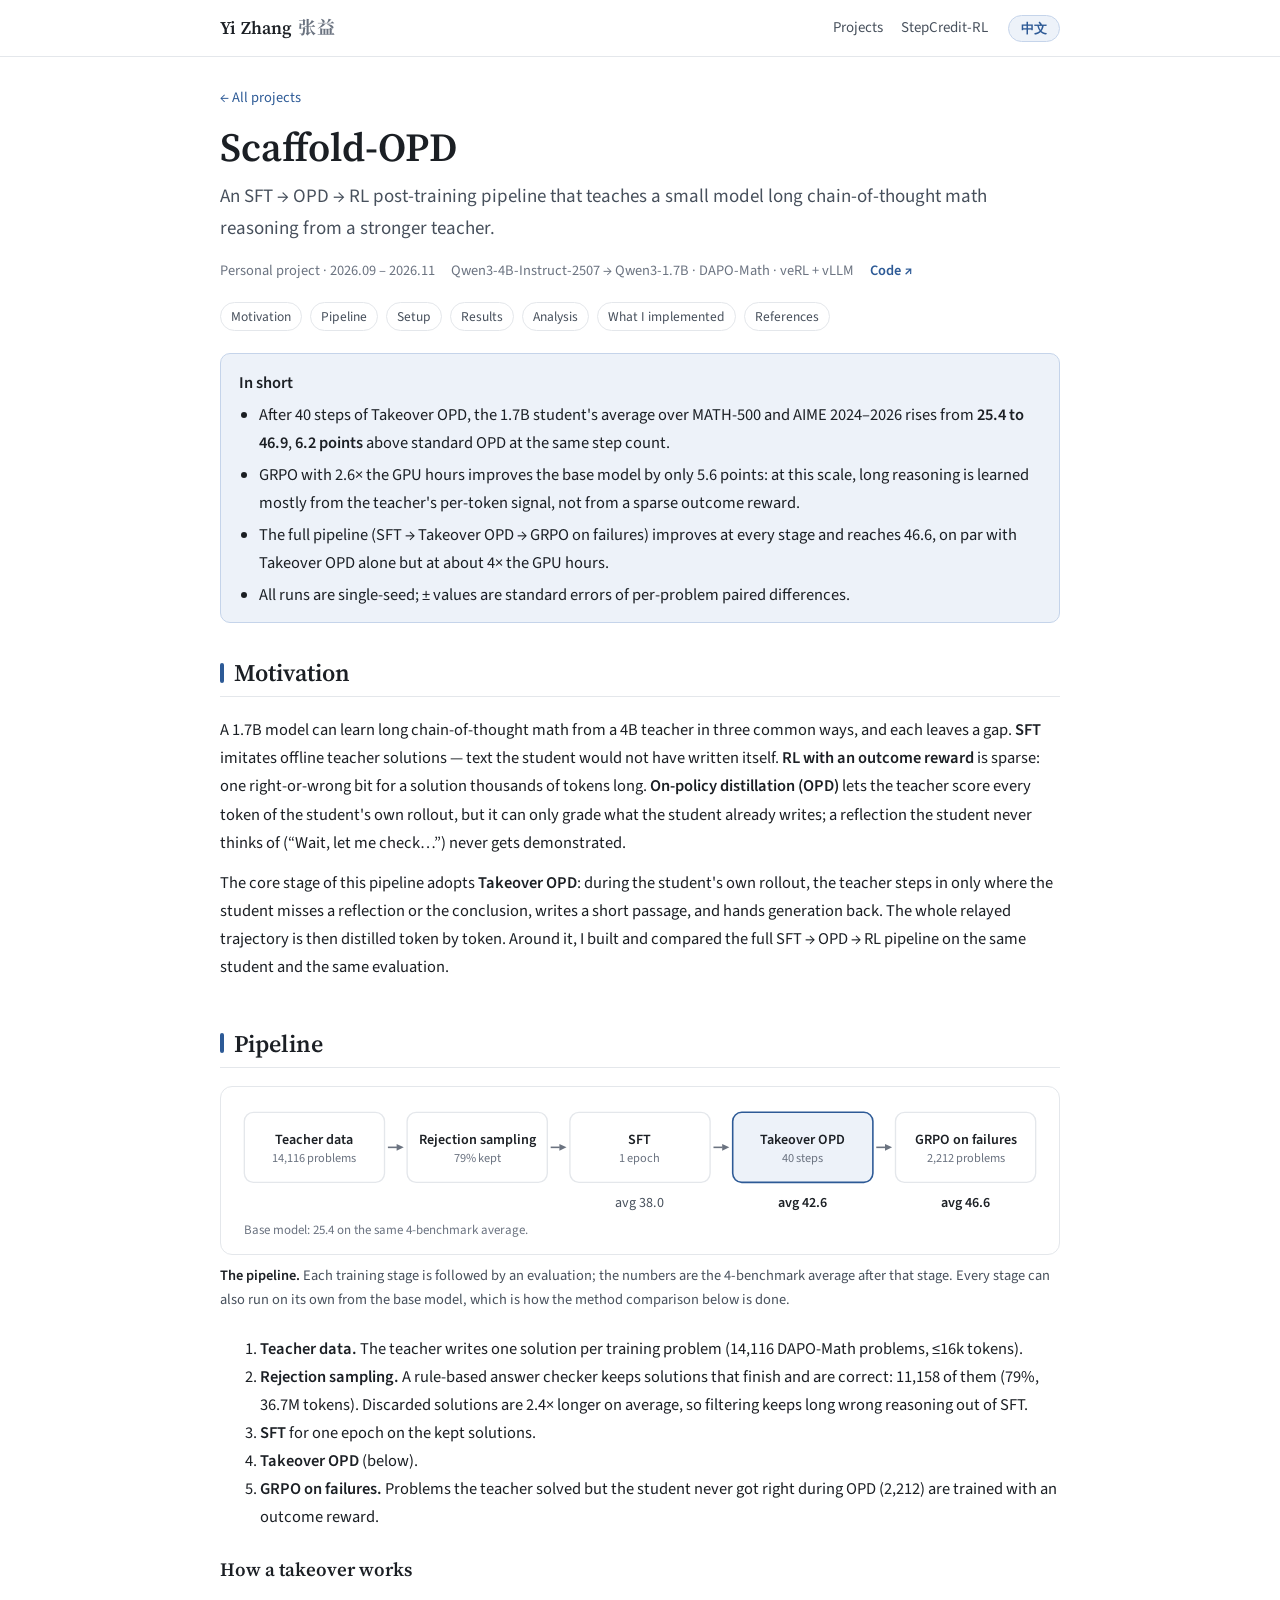
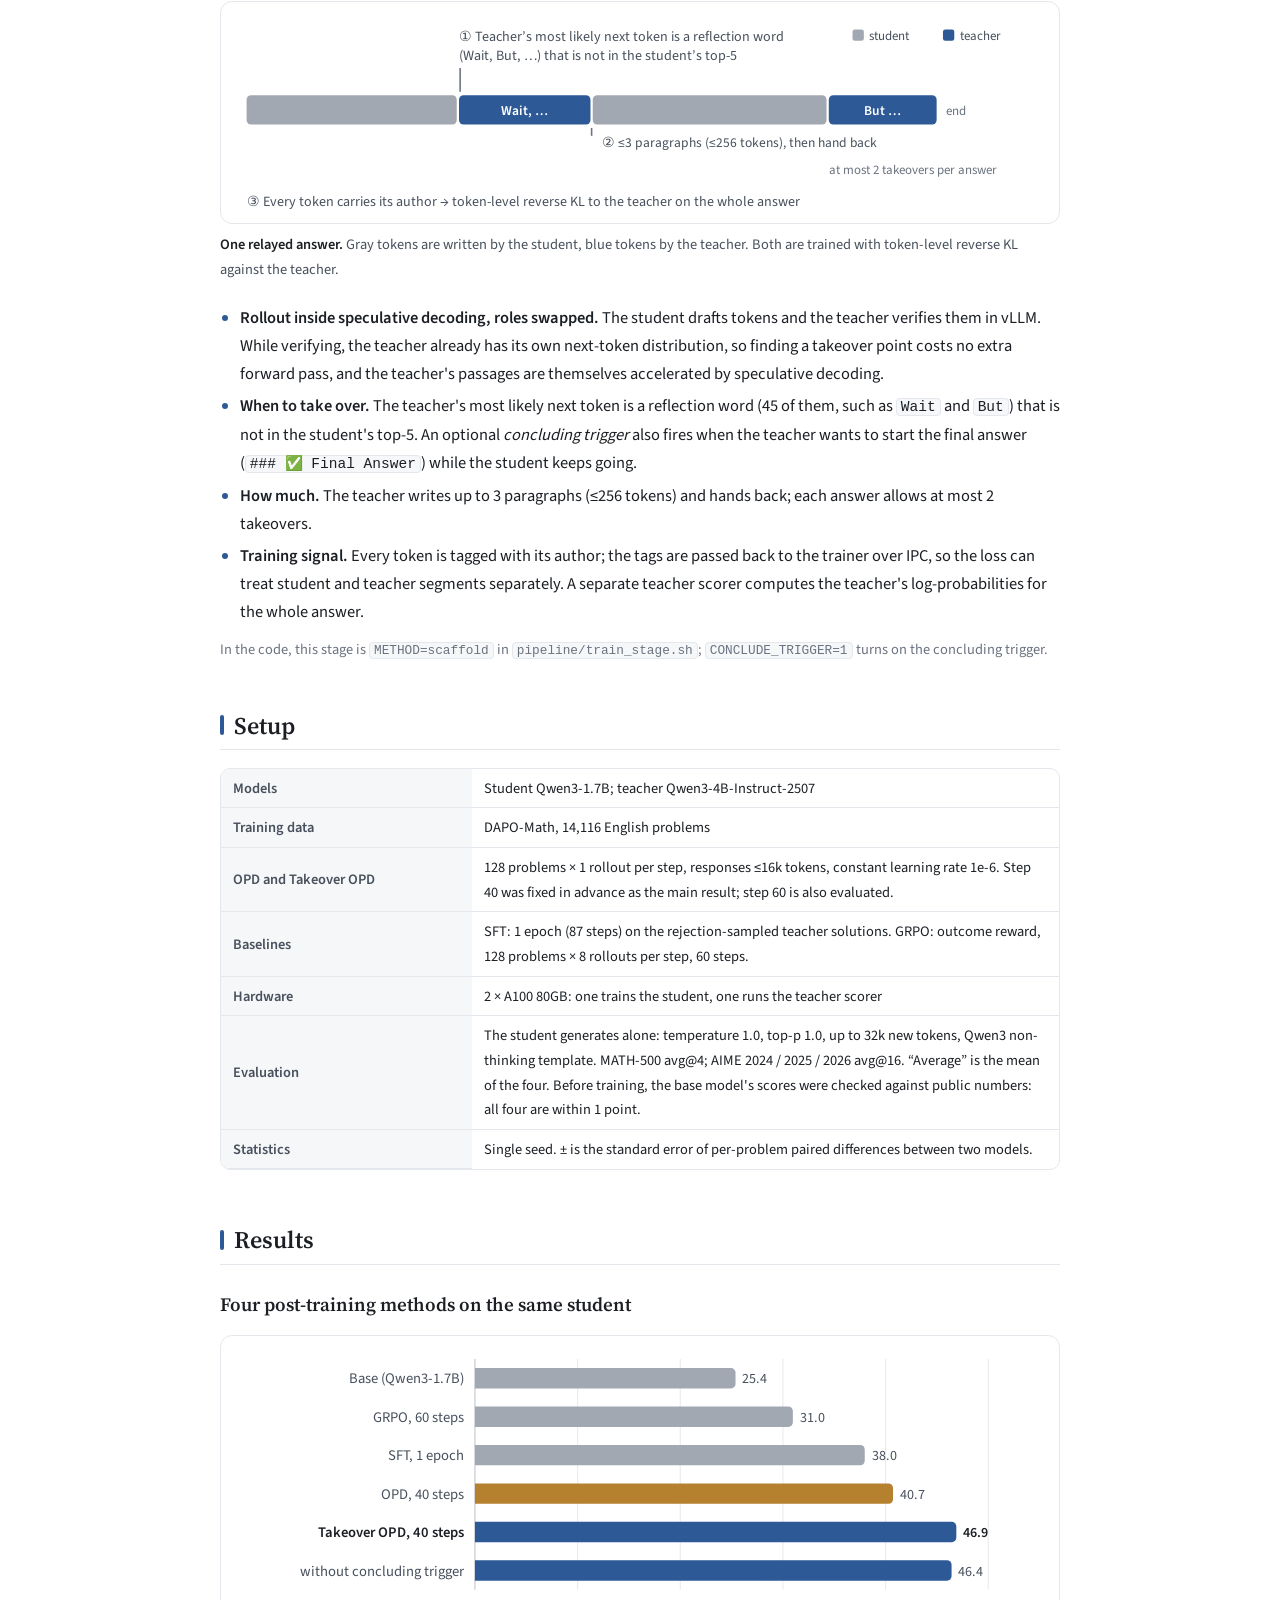
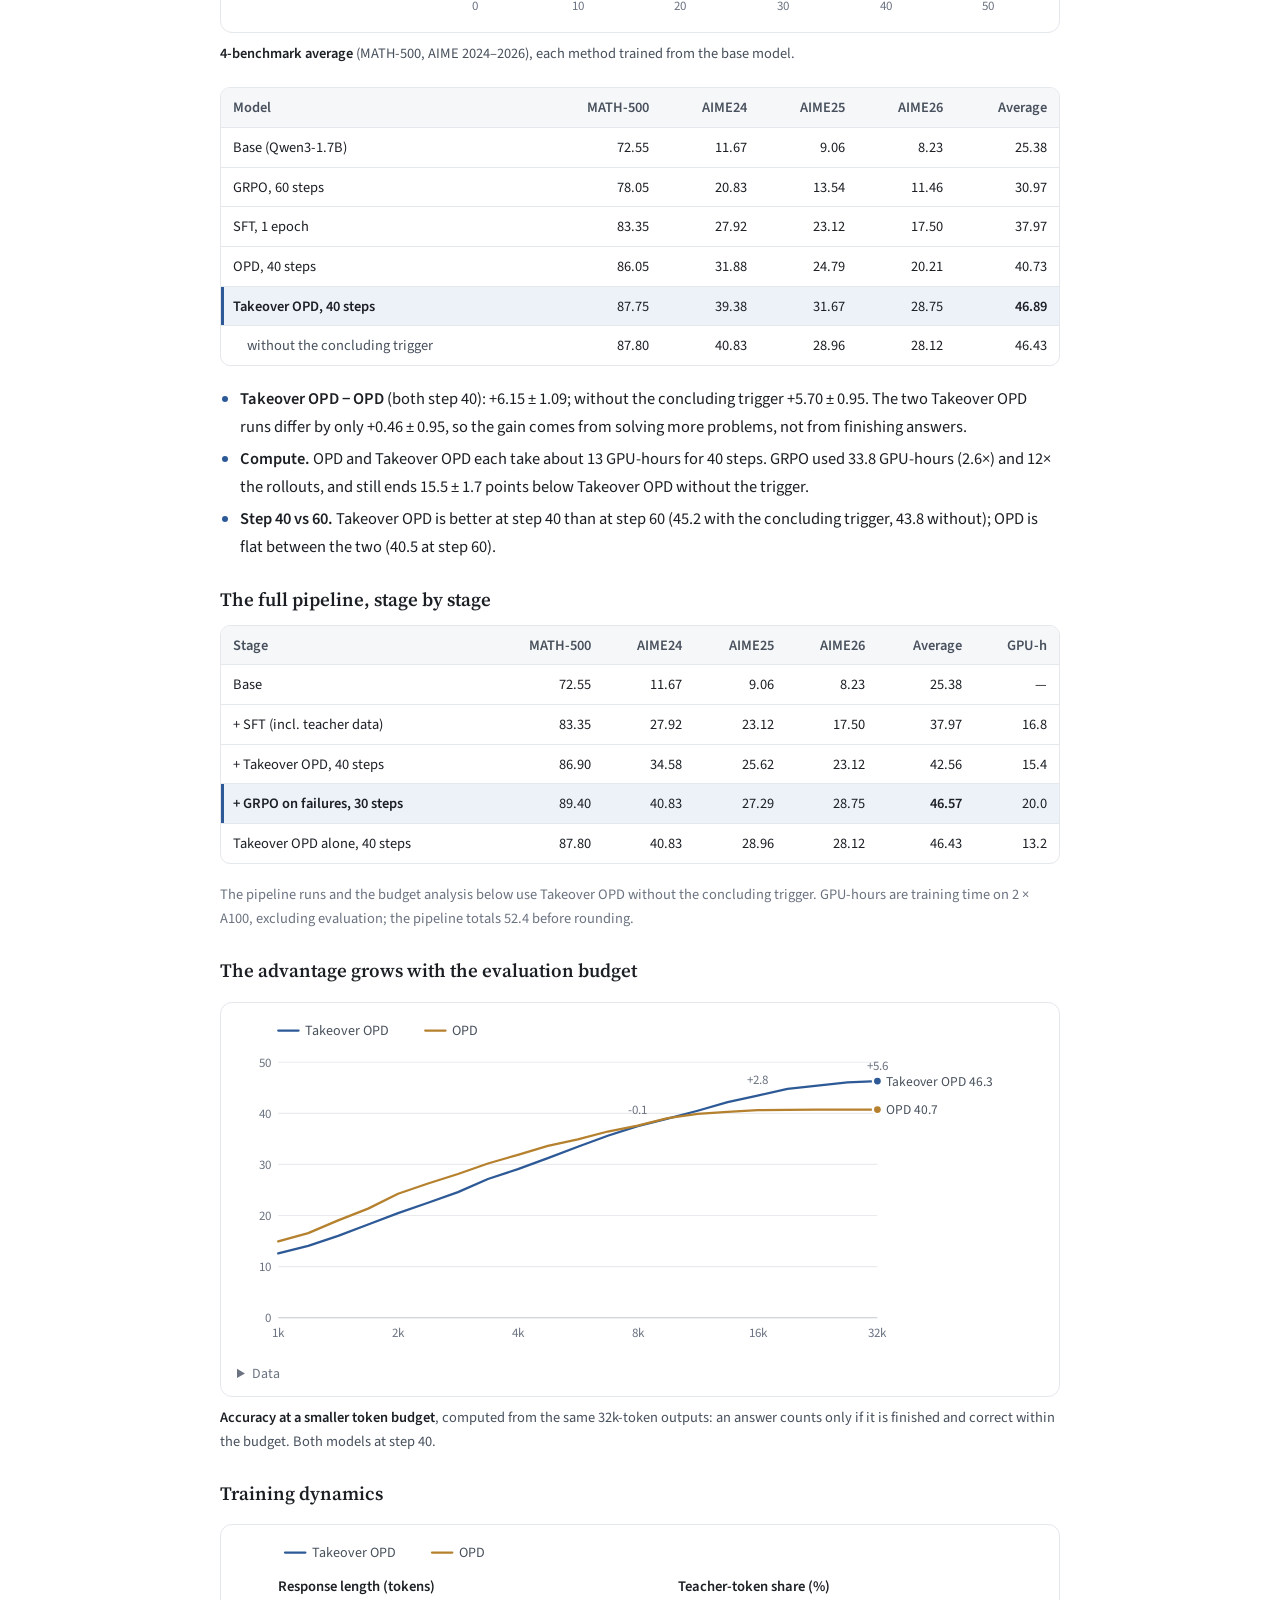
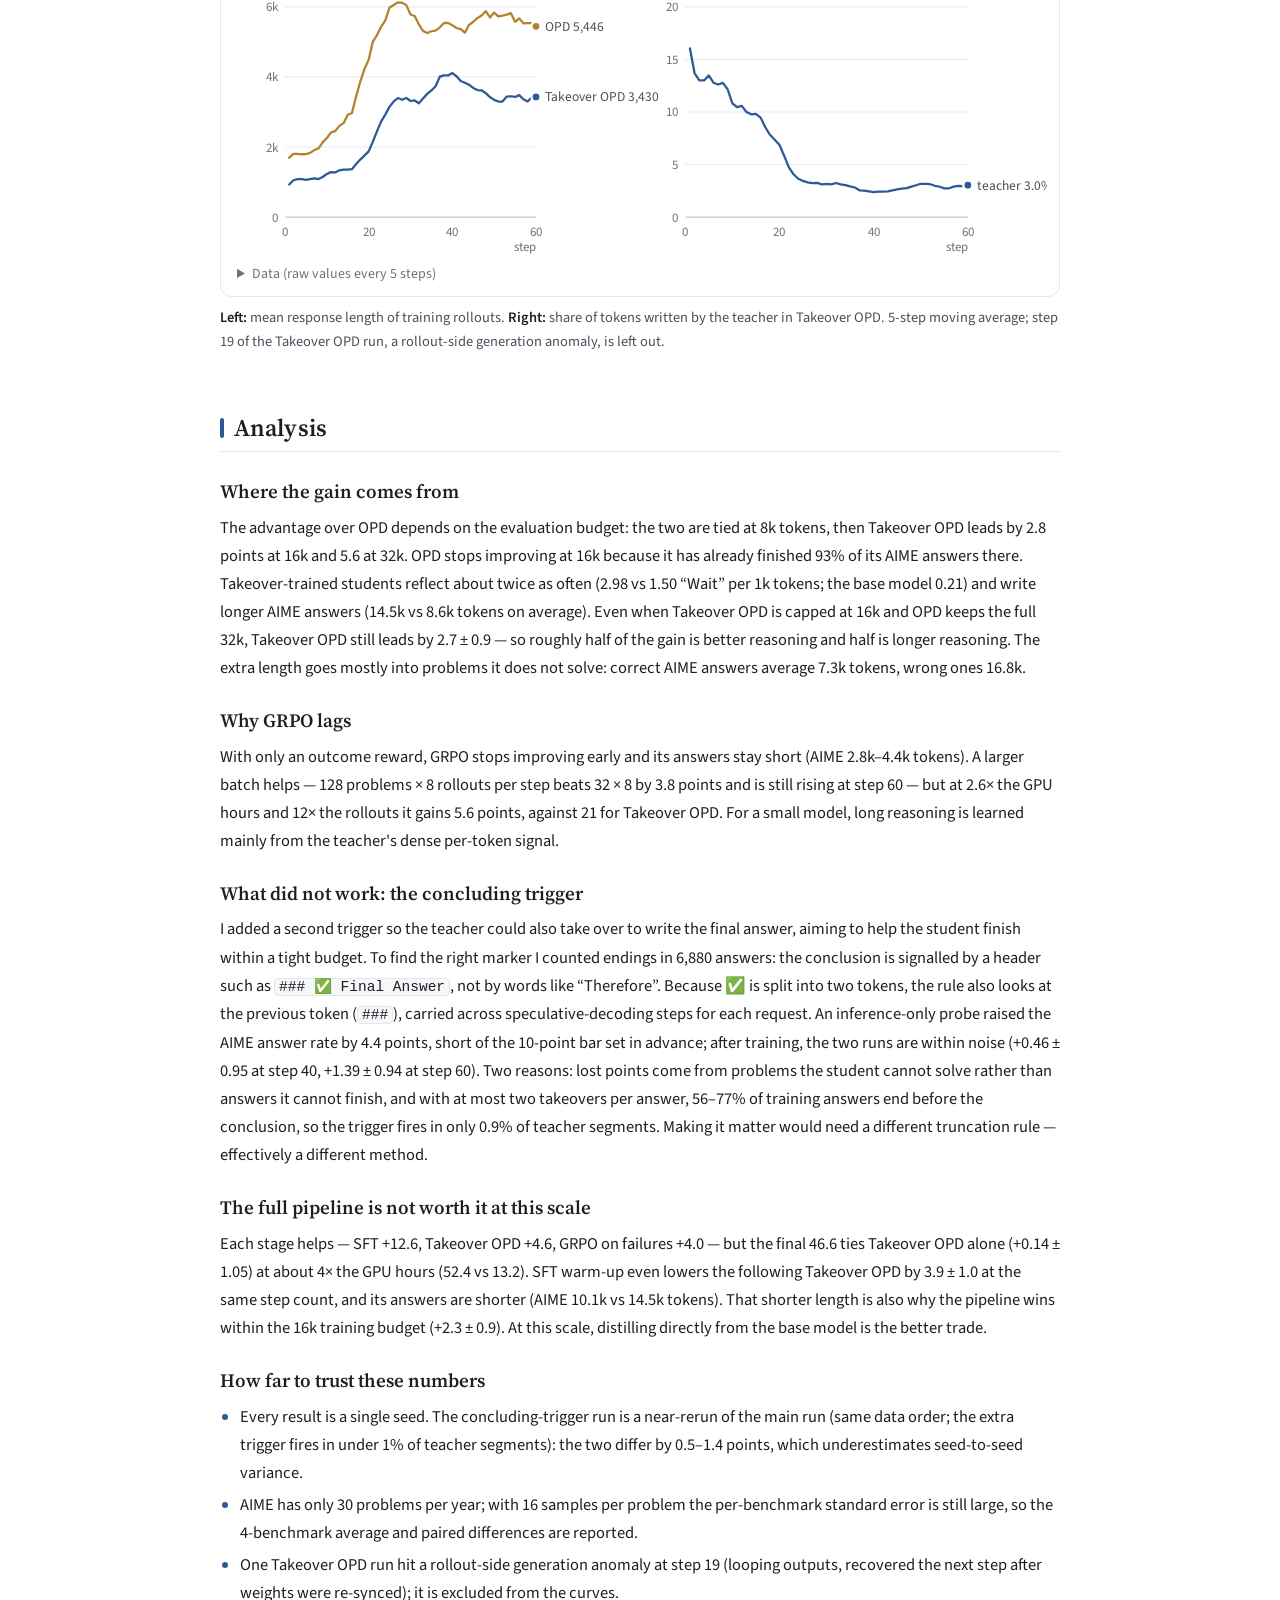
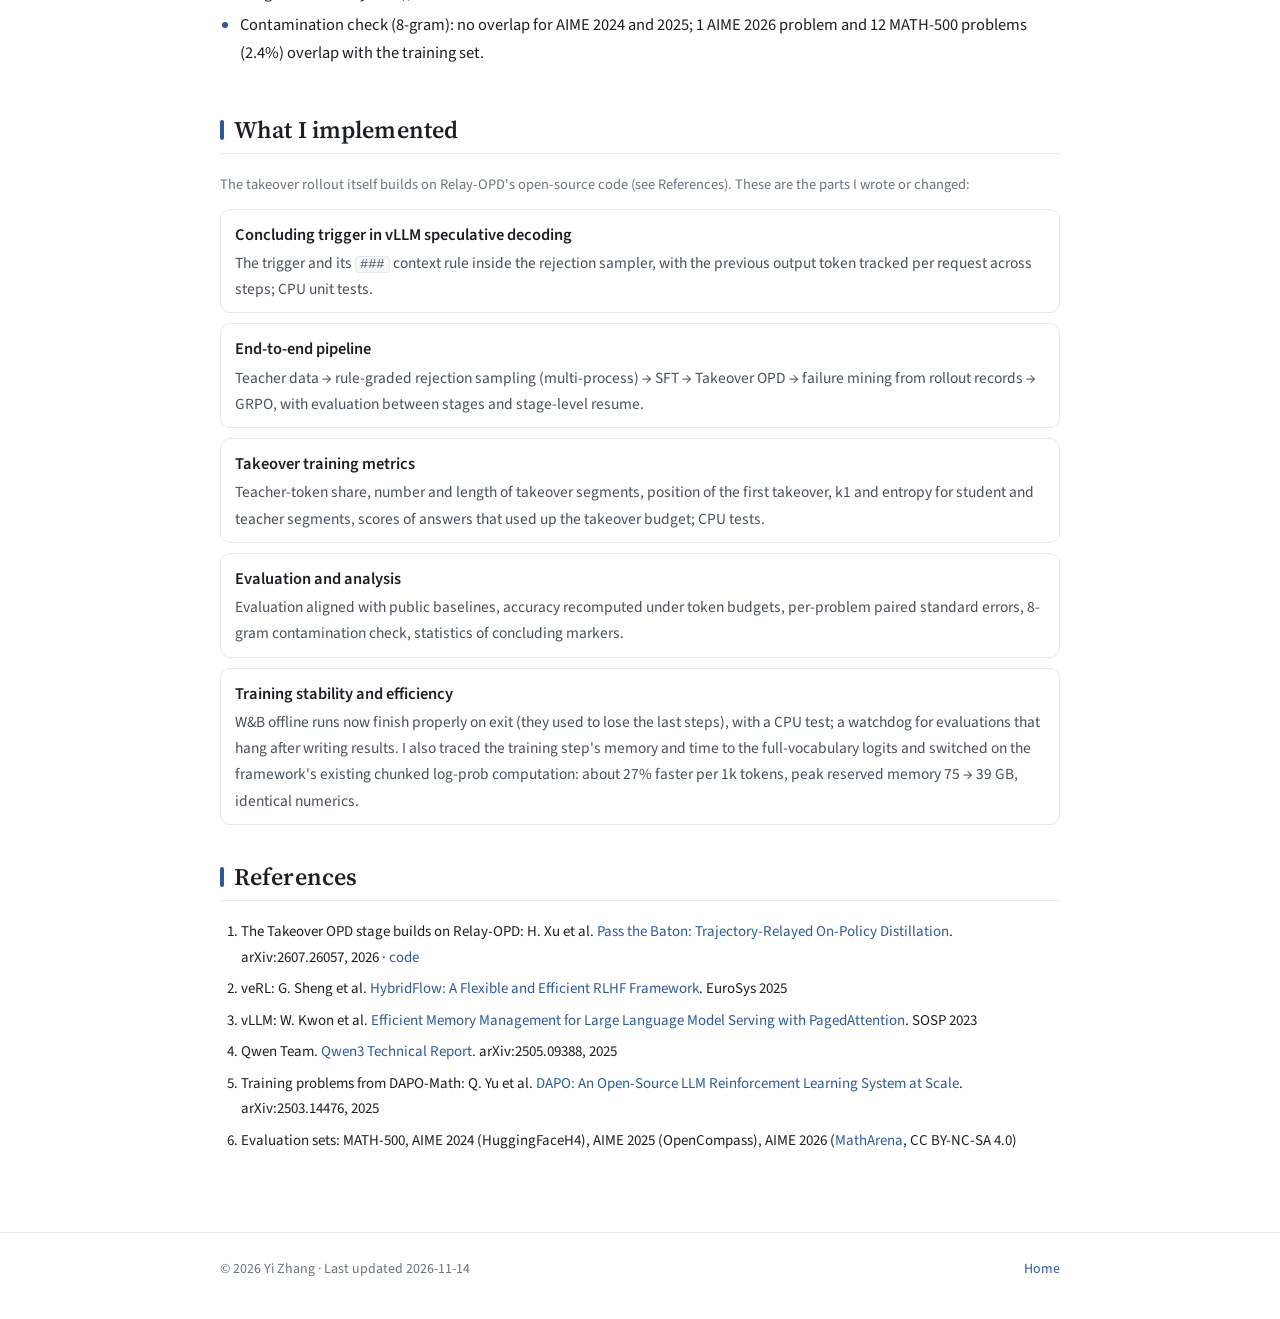
==== projects/scaffold-opd.html @ cdca35c2 "Personal homepage: bilingual home page and two project reports Plain HTML/CSS with an English / Chin" ====
<!doctype html>
<html lang="en" data-lang="en" data-title-en="Scaffold-OPD · Yi Zhang" data-title-zh="Scaffold-OPD · 张益">
<head>
<meta charset="utf-8">
<meta name="viewport" content="width=device-width, initial-scale=1">
<title>Scaffold-OPD · Yi Zhang</title>
<script>(function(){var l;try{l=localStorage.getItem('lang')}catch(e){}if(l!=='zh'&&l!=='en'){var n=(navigator.languages&&navigator.languages[0])||navigator.language||'';l=/^zh/i.test(n)?'zh':'en'}var r=document.documentElement;r.setAttribute('data-lang',l);r.setAttribute('lang',l==='zh'?'zh-CN':'en')})();</script>
<meta name="description" content="Scaffold-OPD: an SFT → on-policy distillation → RL pipeline that teaches Qwen3-1.7B long chain-of-thought math from Qwen3-4B. Takeover OPD reaches 46.9 on MATH-500 + AIME 2024–2026 after 40 steps, 6.2 above standard OPD.">
<link rel="canonical" href="https://hey-chillax.github.io/projects/scaffold-opd.html">
<meta property="og:type" content="article">
<meta property="og:title" content="Scaffold-OPD · Yi Zhang">
<meta property="og:description" content="SFT → OPD → RL post-training pipeline: teacher takeover on-policy distillation for small-model math reasoning.">
<meta property="og:url" content="https://hey-chillax.github.io/projects/scaffold-opd.html">
<meta property="og:image" content="https://hey-chillax.github.io/assets/img/og.png">
<meta name="theme-color" content="#2d5a96">
<link rel="icon" href="../assets/img/favicon.svg" type="image/svg+xml">
<link rel="apple-touch-icon" href="../assets/img/apple-touch-icon.png">
<link rel="stylesheet" href="../assets/css/site.css">
</head>
<body>
<header class="site-header">
  <div class="wrap">
    <a class="brand" href="../index.html"><span lang="en">Yi Zhang<span class="alt-name">张益</span></span><span lang="zh-CN">张益<span class="alt-name">Yi Zhang</span></span></a>
    <nav class="nav" aria-label="Sections">
      <a href="../index.html#projects"><span lang="en">Projects</span><span lang="zh-CN">项目</span></a>
      <a href="stepcredit-rl.html">StepCredit-RL</a>
    </nav>
    <button class="lang-toggle" type="button"><span lang="en">中文</span><span lang="zh-CN">EN</span></button>
  </div>
</header>

<main class="wrap article">
  <p class="crumbs"><a href="../index.html#projects"><span lang="en">← All projects</span><span lang="zh-CN">← 全部项目</span></a></p>

  <header class="article-head">
    <h1>Scaffold-OPD</h1>
    <p class="lede"><span lang="en">An SFT → OPD → RL post-training pipeline that teaches a small model long chain-of-thought math reasoning from a stronger teacher.</span><span lang="zh-CN">SFT → OPD → RL 后训练全流程：让小模型向更强的老师学会长链数学推理。</span></p>
    <div class="meta-row">
      <span><span lang="en">Personal project</span><span lang="zh-CN">个人项目</span> · 2026.09 – 2026.11</span>
      <span>Qwen3-4B-Instruct-2507 → Qwen3-1.7B · DAPO-Math · veRL + vLLM</span>
      <a href="https://github.com/Hey-Chillax/scaffold-opd"><span lang="en">Code ↗</span><span lang="zh-CN">代码 ↗</span></a>
    </div>
    <ul class="toc">
      <li><a href="#motivation"><span lang="en">Motivation</span><span lang="zh-CN">动机</span></a></li>
      <li><a href="#pipeline"><span lang="en">Pipeline</span><span lang="zh-CN">流程</span></a></li>
      <li><a href="#setup"><span lang="en">Setup</span><span lang="zh-CN">实验设置</span></a></li>
      <li><a href="#results"><span lang="en">Results</span><span lang="zh-CN">结果</span></a></li>
      <li><a href="#analysis"><span lang="en">Analysis</span><span lang="zh-CN">分析</span></a></li>
      <li><a href="#implemented"><span lang="en">What I implemented</span><span lang="zh-CN">我实现的部分</span></a></li>
      <li><a href="#references"><span lang="en">References</span><span lang="zh-CN">出处</span></a></li>
    </ul>
    <div class="tldr">
      <div class="head"><span lang="en">In short</span><span lang="zh-CN">要点</span></div>
      <ul lang="en">
        <li>After 40 steps of Takeover OPD, the 1.7B student's average over MATH-500 and AIME 2024–2026 rises from <strong>25.4 to 46.9</strong>, <strong>6.2 points</strong> above standard OPD at the same step count.</li>
        <li>GRPO with 2.6× the GPU hours improves the base model by only 5.6 points: at this scale, long reasoning is learned mostly from the teacher's per-token signal, not from a sparse outcome reward.</li>
        <li>The full pipeline (SFT → Takeover OPD → GRPO on failures) improves at every stage and reaches 46.6, on par with Takeover OPD alone but at about 4× the GPU hours.</li>
        <li>All runs are single-seed; ± values are standard errors of per-problem paired differences.</li>
      </ul>
      <ul lang="zh-CN">
        <li>Takeover OPD 训练 40 步后，1.7B 学生在 MATH-500 与 AIME 2024–2026 上的平均分从 <strong>25.4 升到 46.9</strong>，比同步数的标准 OPD 高 <strong>6.2</strong>。</li>
        <li>GRPO 用了 2.6 倍卡时，只比基座提高 5.6 分：在这个规模下，长推理主要靠老师的逐 token 信号来学，稀疏的结果奖励学得慢得多。</li>
        <li>全流程（SFT → Takeover OPD → 错题回流 GRPO）每一段都有提升，最终 46.6，和单独做 Takeover OPD 持平，但卡时约多 4 倍。</li>
        <li>所有实验都是单种子；± 是逐题配对差的标准误。</li>
      </ul>
    </div>
  </header>

  <section id="motivation">
    <h2 class="section-title"><span lang="en">Motivation</span><span lang="zh-CN">动机</span></h2>
    <p lang="en">A 1.7B model can learn long chain-of-thought math from a 4B teacher in three common ways, and each leaves a gap. <strong>SFT</strong> imitates offline teacher solutions — text the student would not have written itself. <strong>RL with an outcome reward</strong> is sparse: one right-or-wrong bit for a solution thousands of tokens long. <strong>On-policy distillation (OPD)</strong> lets the teacher score every token of the student's own rollout, but it can only grade what the student already writes; a reflection the student never thinks of (“Wait, let me check…”) never gets demonstrated.</p>
    <p lang="zh-CN">让 1.7B 模型向 4B 老师学长链数学推理，常见的三种做法各有短板。<strong>SFT</strong> 模仿的是老师离线写好的解答，不是学生自己会写的内容。<strong>结果奖励的 RL</strong> 很稀疏：几千 token 的解答只有一个对错信号。<strong>在线蒸馏（OPD）</strong>让老师给学生自己 rollout 的每个 token 打分，但只能评价学生已经写出的内容；学生想不到的反思（“Wait, let me check…”）始终得不到示范。</p>
    <p lang="en">The core stage of this pipeline adopts <strong>Takeover OPD</strong>: during the student's own rollout, the teacher steps in only where the student misses a reflection or the conclusion, writes a short passage, and hands generation back. The whole relayed trajectory is then distilled token by token. Around it, I built and compared the full SFT → OPD → RL pipeline on the same student and the same evaluation.</p>
    <p lang="zh-CN">本项目的核心阶段采用 <strong>Takeover OPD</strong>：学生自己 rollout，老师只在学生漏掉反思或收尾的地方介入，写一小段后把生成交还给学生，再对整条接力轨迹做 token 级蒸馏。围绕它，我搭建了 SFT → OPD → RL 全流程，并在同一个学生、同一套评测上做了对比。</p>
  </section>

  <section id="pipeline">
    <h2 class="section-title"><span lang="en">Pipeline</span><span lang="zh-CN">流程</span></h2>
    <figure class="fig">
      <div class="fig-body"><!-- fig:opd-pipeline --><svg class="viz v-lg" viewBox="0 0 720 128" width="720" height="128" role="img" aria-label="Scaffold-OPD pipeline with the average after each stage" xmlns="http://www.w3.org/2000/svg"><rect x="10.0" y="10.0" width="124" height="62" rx="8" class="box"/><text x="72.0" y="38.0" font-size="12.5" text-anchor="middle" class="t-strong"><tspan lang="en">Teacher data</tspan><tspan lang="zh-CN">老师轨迹</tspan></text><text x="72.0" y="54.0" font-size="11" text-anchor="middle" class="t-muted"><tspan lang="en">14,116 problems</tspan><tspan lang="zh-CN">14,116 道题</tspan></text><rect x="154.0" y="10.0" width="124" height="62" rx="8" class="box"/><text x="216.0" y="38.0" font-size="12.5" text-anchor="middle" class="t-strong"><tspan lang="en">Rejection sampling</tspan><tspan lang="zh-CN">拒绝采样</tspan></text><text x="216.0" y="54.0" font-size="11" text-anchor="middle" class="t-muted"><tspan lang="en">79% kept</tspan><tspan lang="zh-CN">保留 79%</tspan></text><line x1="137.0" y1="41.0" x2="145.0" y2="41.0" class="arrow"/><path class="arrow-head" d="M151.0,41.0 L144.7,44.0 L144.7,38.0 Z"/><rect x="298.0" y="10.0" width="124" height="62" rx="8" class="box"/><text x="360.0" y="38.0" font-size="12.5" text-anchor="middle" class="t-strong">SFT</text><text x="360.0" y="54.0" font-size="11" text-anchor="middle" class="t-muted"><tspan lang="en">1 epoch</tspan><tspan lang="zh-CN">1 轮</tspan></text><line x1="281.0" y1="41.0" x2="289.0" y2="41.0" class="arrow"/><path class="arrow-head" d="M295.0,41.0 L288.7,44.0 L288.7,38.0 Z"/><rect x="442.0" y="10.0" width="124" height="62" rx="8" class="box-key"/><text x="504.0" y="38.0" font-size="12.5" text-anchor="middle" class="t-strong">Takeover OPD</text><text x="504.0" y="54.0" font-size="11" text-anchor="middle" class="t-muted"><tspan lang="en">40 steps</tspan><tspan lang="zh-CN">40 步</tspan></text><line x1="425.0" y1="41.0" x2="433.0" y2="41.0" class="arrow"/><path class="arrow-head" d="M439.0,41.0 L432.7,44.0 L432.7,38.0 Z"/><rect x="586.0" y="10.0" width="124" height="62" rx="8" class="box"/><text x="648.0" y="38.0" font-size="12.5" text-anchor="middle" class="t-strong"><tspan lang="en">GRPO on failures</tspan><tspan lang="zh-CN">错题回流 GRPO</tspan></text><text x="648.0" y="54.0" font-size="11" text-anchor="middle" class="t-muted"><tspan lang="en">2,212 problems</tspan><tspan lang="zh-CN">2,212 道题</tspan></text><line x1="569.0" y1="41.0" x2="577.0" y2="41.0" class="arrow"/><path class="arrow-head" d="M583.0,41.0 L576.7,44.0 L576.7,38.0 Z"/><text x="360.0" y="94.0" font-size="12.5" text-anchor="middle"><tspan lang="en">avg 38.0</tspan><tspan lang="zh-CN">平均 38.0</tspan></text><text x="504.0" y="94.0" font-size="12.5" text-anchor="middle" class="t-strong"><tspan lang="en">avg 42.6</tspan><tspan lang="zh-CN">平均 42.6</tspan></text><text x="648.0" y="94.0" font-size="12.5" text-anchor="middle" class="t-strong"><tspan lang="en">avg 46.6</tspan><tspan lang="zh-CN">平均 46.6</tspan></text><text x="10.0" y="118.0" font-size="11.5" class="t-muted"><tspan lang="en">Base model: 25.4 on the same 4-benchmark average.</tspan><tspan lang="zh-CN">基座模型在同一 4 项平均上为 25.4。</tspan></text></svg><svg class="viz v-sm" viewBox="0 0 360 338" width="360" height="338" role="img" aria-label="Scaffold-OPD pipeline with the average after each stage" xmlns="http://www.w3.org/2000/svg"><rect x="10" y="10" width="340" height="46" rx="8" class="box"/><text x="24.0" y="30.0" font-size="13" class="t-strong"><tspan lang="en">Teacher data</tspan><tspan lang="zh-CN">老师轨迹</tspan></text><text x="24.0" y="47.0" font-size="11.5" class="t-muted"><tspan lang="en">14,116 problems</tspan><tspan lang="zh-CN">14,116 道题</tspan></text><rect x="10" y="72" width="340" height="46" rx="8" class="box"/><text x="24.0" y="92.0" font-size="13" class="t-strong"><tspan lang="en">Rejection sampling</tspan><tspan lang="zh-CN">拒绝采样</tspan></text><text x="24.0" y="109.0" font-size="11.5" class="t-muted"><tspan lang="en">79% kept</tspan><tspan lang="zh-CN">保留 79%</tspan></text><line x1="180.0" y1="58.0" x2="180.0" y2="64.0" class="arrow"/><path class="arrow-head" d="M180.0,70.0 L177.0,63.7 L183.0,63.7 Z"/><rect x="10" y="134" width="340" height="46" rx="8" class="box"/><text x="24.0" y="154.0" font-size="13" class="t-strong">SFT</text><text x="24.0" y="171.0" font-size="11.5" class="t-muted"><tspan lang="en">1 epoch</tspan><tspan lang="zh-CN">1 轮</tspan></text><text x="336.0" y="162.0" font-size="13" text-anchor="end" class="t-strong"><tspan lang="en">avg 38.0</tspan><tspan lang="zh-CN">平均 38.0</tspan></text><line x1="180.0" y1="120.0" x2="180.0" y2="126.0" class="arrow"/><path class="arrow-head" d="M180.0,132.0 L177.0,125.7 L183.0,125.7 Z"/><rect x="10" y="196" width="340" height="46" rx="8" class="box-key"/><text x="24.0" y="216.0" font-size="13" class="t-strong">Takeover OPD</text><text x="24.0" y="233.0" font-size="11.5" class="t-muted"><tspan lang="en">40 steps</tspan><tspan lang="zh-CN">40 步</tspan></text><text x="336.0" y="224.0" font-size="13" text-anchor="end" class="t-strong"><tspan lang="en">avg 42.6</tspan><tspan lang="zh-CN">平均 42.6</tspan></text><line x1="180.0" y1="182.0" x2="180.0" y2="188.0" class="arrow"/><path class="arrow-head" d="M180.0,194.0 L177.0,187.7 L183.0,187.7 Z"/><rect x="10" y="258" width="340" height="46" rx="8" class="box"/><text x="24.0" y="278.0" font-size="13" class="t-strong"><tspan lang="en">GRPO on failures</tspan><tspan lang="zh-CN">错题回流 GRPO</tspan></text><text x="24.0" y="295.0" font-size="11.5" class="t-muted"><tspan lang="en">2,212 problems</tspan><tspan lang="zh-CN">2,212 道题</tspan></text><text x="336.0" y="286.0" font-size="13" text-anchor="end" class="t-strong"><tspan lang="en">avg 46.6</tspan><tspan lang="zh-CN">平均 46.6</tspan></text><line x1="180.0" y1="244.0" x2="180.0" y2="250.0" class="arrow"/><path class="arrow-head" d="M180.0,256.0 L177.0,249.7 L183.0,249.7 Z"/><text x="10.0" y="328.0" font-size="11.5" class="t-muted"><tspan lang="en">Base model: 25.4.</tspan><tspan lang="zh-CN">基座模型：25.4。</tspan></text></svg><!-- /fig:opd-pipeline --></div>
      <figcaption><span lang="en"><b>The pipeline.</b> Each training stage is followed by an evaluation; the numbers are the 4-benchmark average after that stage. Every stage can also run on its own from the base model, which is how the method comparison below is done.</span><span lang="zh-CN"><b>全流程。</b>每个训练阶段之后都做一次评测，框下的数字是该阶段后的 4 项平均分。每个阶段也可以从基座模型单独运行，下面的方法对比就是这样做的。</span></figcaption>
    </figure>
    <ol class="plain" lang="en">
      <li><strong>Teacher data.</strong> The teacher writes one solution per training problem (14,116 DAPO-Math problems, ≤16k tokens).</li>
      <li><strong>Rejection sampling.</strong> A rule-based answer checker keeps solutions that finish and are correct: 11,158 of them (79%, 36.7M tokens). Discarded solutions are 2.4× longer on average, so filtering keeps long wrong reasoning out of SFT.</li>
      <li><strong>SFT</strong> for one epoch on the kept solutions.</li>
      <li><strong>Takeover OPD</strong> (below).</li>
      <li><strong>GRPO on failures.</strong> Problems the teacher solved but the student never got right during OPD (2,212) are trained with an outcome reward.</li>
    </ol>
    <ol class="plain" lang="zh-CN">
      <li><strong>老师轨迹生成。</strong>老师为每道训练题写一份解答（DAPO-Math 14,116 题，≤16k token）。</li>
      <li><strong>拒绝采样。</strong>规则判分保留写完且答对的解答，共 11,158 条（79%，3,669 万 token）。被丢弃的解答平均长 2.4 倍，过滤掉它们，SFT 就不会学进冗长的错误推理。</li>
      <li><strong>SFT</strong>：在保留的解答上训练 1 轮。</li>
      <li><strong>Takeover OPD</strong>（见下）。</li>
      <li><strong>错题回流 GRPO。</strong>老师做对、学生在 OPD 阶段始终没拿到分的题（2,212 道）用结果奖励训练。</li>
    </ol>

    <h3><span lang="en">How a takeover works</span><span lang="zh-CN">接管是怎么发生的</span></h3>
    <figure class="fig">
      <div class="fig-body"><!-- fig:opd-takeover --><svg class="viz v-lg" viewBox="0 0 720 176" width="720" height="176" role="img" aria-label="One relayed answer: student tokens with two teacher takeovers" xmlns="http://www.w3.org/2000/svg"><rect x="12.0" y="70" width="185.9" height="26" rx="4" class="tok-s"/><rect x="199.9" y="70" width="116.3" height="26" rx="4" class="tok-t"/><text x="258.1" y="87.5" font-size="12" text-anchor="middle" style="fill:#fff;font-weight:600">Wait, …</text><rect x="318.2" y="70" width="206.8" height="26" rx="4" class="tok-s"/><rect x="527.0" y="70" width="95.4" height="26" rx="4" class="tok-t"/><text x="574.8" y="87.5" font-size="12" text-anchor="middle" style="fill:#fff;font-weight:600">But …</text><text x="630.5" y="88.0" font-size="11.5" class="t-muted"><tspan lang="en">end</tspan><tspan lang="zh-CN">结束</tspan></text><text x="199.9" y="22.0" font-size="12.5"><tspan lang="en">① Teacher’s most likely next token is a reflection word</tspan><tspan lang="zh-CN">① 老师最想写的下一个 token 是反思词（Wait、But 等），</tspan></text><text x="199.9" y="39.0" font-size="12.5"><tspan lang="en">   (Wait, But, …) that is not in the student’s top-5</tspan><tspan lang="zh-CN">   且不在学生的 top-5 里</tspan></text><line x1="200.9" y1="46.0" x2="200.9" y2="67.0" class="arrow"/><text x="326.2" y="116.0" font-size="12"><tspan lang="en">② ≤3 paragraphs (≤256 tokens), then hand back</tspan><tspan lang="zh-CN">② 最多 3 段（≤256 token）后交还</tspan></text><line x1="317.2" y1="99.0" x2="317.2" y2="106.0" class="arrow"/><text x="527.0" y="140.0" font-size="11.5" class="t-muted"><tspan lang="en">at most 2 takeovers per answer</tspan><tspan lang="zh-CN">每条回答最多接管 2 次</tspan></text><text x="12.0" y="168.0" font-size="12.5"><tspan lang="en">③ Every token carries its author → token-level reverse KL to the teacher on the whole answer</tspan><tspan lang="zh-CN">③ 每个 token 都带有作者标记 → 对整条回答做对老师的 token 级反向 KL</tspan></text><rect x="548" y="12" width="10" height="10" rx="2" class="tok-s"/><text x="563.0" y="21.0" font-size="11.5"><tspan lang="en">student</tspan><tspan lang="zh-CN">学生</tspan></text><rect x="628" y="12" width="10" height="10" rx="2" class="tok-t"/><text x="643.0" y="21.0" font-size="11.5"><tspan lang="en">teacher</tspan><tspan lang="zh-CN">老师</tspan></text></svg><svg class="viz v-sm" viewBox="0 0 360 214" width="360" height="214" role="img" aria-label="One relayed answer: student tokens with two teacher takeovers" xmlns="http://www.w3.org/2000/svg"><rect x="12.0" y="84" width="88.7" height="26" rx="4" class="tok-s"/><rect x="102.7" y="84" width="55.1" height="26" rx="4" class="tok-t"/><text x="130.3" y="101.5" font-size="12" text-anchor="middle" style="fill:#fff;font-weight:600">Wait, …</text><rect x="159.8" y="84" width="98.8" height="26" rx="4" class="tok-s"/><rect x="260.6" y="84" width="45.0" height="26" rx="4" class="tok-t"/><text x="283.2" y="101.5" font-size="12" text-anchor="middle" style="fill:#fff;font-weight:600">But …</text><text x="313.7" y="102.0" font-size="11.5" class="t-muted"><tspan lang="en">end</tspan><tspan lang="zh-CN">结束</tspan></text><text x="12.0" y="16.0" font-size="12"><tspan lang="en">① Teacher’s top next token is a reflection</tspan><tspan lang="zh-CN">① 老师最想写的下一个 token 是反思词，</tspan></text><text x="12.0" y="32.0" font-size="12"><tspan lang="en">   word not in the student’s top-5 → take over</tspan><tspan lang="zh-CN">   且不在学生 top-5 里 → 老师接管</tspan></text><text x="12.0" y="50.0" font-size="12"><tspan lang="en">② Teacher writes ≤3 paragraphs, then hands back</tspan><tspan lang="zh-CN">② 老师最多写 3 段（≤256 token）后交还</tspan></text><line x1="103.7" y1="56.0" x2="103.7" y2="81.0" class="arrow"/><text x="12.0" y="130.0" font-size="11.5" class="t-muted"><tspan lang="en">At most 2 takeovers per answer; the answer ends after the second.</tspan><tspan lang="zh-CN">每条回答最多接管 2 次，第 2 次写完回答结束。</tspan></text><text x="12.0" y="154.0" font-size="12"><tspan lang="en">③ Every token carries its author → token-level</tspan><tspan lang="zh-CN">③ 每个 token 都带有作者标记 →</tspan></text><text x="12.0" y="170.0" font-size="12"><tspan lang="en">   reverse KL to the teacher on the whole answer</tspan><tspan lang="zh-CN">   对整条回答做对老师的 token 级反向 KL</tspan></text><rect x="12" y="194" width="10" height="10" rx="2" class="tok-s"/><text x="27.0" y="203.0" font-size="11.5"><tspan lang="en">student</tspan><tspan lang="zh-CN">学生</tspan></text><rect x="92" y="194" width="10" height="10" rx="2" class="tok-t"/><text x="107.0" y="203.0" font-size="11.5"><tspan lang="en">teacher</tspan><tspan lang="zh-CN">老师</tspan></text></svg><!-- /fig:opd-takeover --></div>
      <figcaption><span lang="en"><b>One relayed answer.</b> Gray tokens are written by the student, blue tokens by the teacher. Both are trained with token-level reverse KL against the teacher.</span><span lang="zh-CN"><b>一条接力回答。</b>灰色 token 由学生写，蓝色 token 由老师写，两者都用对老师的 token 级反向 KL 训练。</span></figcaption>
    </figure>
    <ul class="plain" lang="en">
      <li><strong>Rollout inside speculative decoding, roles swapped.</strong> The student drafts tokens and the teacher verifies them in vLLM. While verifying, the teacher already has its own next-token distribution, so finding a takeover point costs no extra forward pass, and the teacher's passages are themselves accelerated by speculative decoding.</li>
      <li><strong>When to take over.</strong> The teacher's most likely next token is a reflection word (45 of them, such as <code>Wait</code> and <code>But</code>) that is not in the student's top-5. An optional <em>concluding trigger</em> also fires when the teacher wants to start the final answer (<code>### ✅ Final Answer</code>) while the student keeps going.</li>
      <li><strong>How much.</strong> The teacher writes up to 3 paragraphs (≤256 tokens) and hands back; each answer allows at most 2 takeovers.</li>
      <li><strong>Training signal.</strong> Every token is tagged with its author; the tags are passed back to the trainer over IPC, so the loss can treat student and teacher segments separately. A separate teacher scorer computes the teacher's log-probabilities for the whole answer.</li>
    </ul>
    <ul class="plain" lang="zh-CN">
      <li><strong>在投机解码里 rollout，角色对调。</strong>学生在 vLLM 里写草稿，老师验证。老师验证时已经算出了自己的下一个 token 分布，所以找接管点不需要额外的前向计算，老师写的段落本身也由投机解码加速。</li>
      <li><strong>何时接管。</strong>老师最想写的下一个 token 是反思词（共 45 个，如 <code>Wait</code>、<code>But</code>），且不在学生的 top-5 里。可选的<em>收尾触发</em>：老师想开始写最终答案（<code>### ✅ Final Answer</code>）而学生还在往下写时，也会接管。</li>
      <li><strong>接管多少。</strong>老师最多写 3 段（≤256 token）后交还；每条回答最多接管 2 次。</li>
      <li><strong>训练信号。</strong>每个 token 都标记由谁写，标记经 IPC 传回训练端，损失据此区分师生段。另有一个老师打分器，计算整条回答的老师 log-prob。</li>
    </ul>
    <p class="note"><span lang="en">In the code, this stage is <code>METHOD=scaffold</code> in <code>pipeline/train_stage.sh</code>; <code>CONCLUDE_TRIGGER=1</code> turns on the concluding trigger.</span><span lang="zh-CN">代码里这一阶段是 <code>pipeline/train_stage.sh</code> 的 <code>METHOD=scaffold</code>，<code>CONCLUDE_TRIGGER=1</code> 打开收尾触发。</span></p>
  </section>

  <section id="setup">
    <h2 class="section-title"><span lang="en">Setup</span><span lang="zh-CN">实验设置</span></h2>
    <div class="table-wrap">
      <table class="kv">
        <tbody lang="en">
          <tr><th>Models</th><td>Student Qwen3-1.7B; teacher Qwen3-4B-Instruct-2507</td></tr>
          <tr><th>Training data</th><td>DAPO-Math, 14,116 English problems</td></tr>
          <tr><th>OPD and Takeover OPD</th><td>128 problems × 1 rollout per step, responses ≤16k tokens, constant learning rate 1e-6. Step 40 was fixed in advance as the main result; step 60 is also evaluated.</td></tr>
          <tr><th>Baselines</th><td>SFT: 1 epoch (87 steps) on the rejection-sampled teacher solutions. GRPO: outcome reward, 128 problems × 8 rollouts per step, 60 steps.</td></tr>
          <tr><th>Hardware</th><td>2 × A100 80GB: one trains the student, one runs the teacher scorer</td></tr>
          <tr><th>Evaluation</th><td>The student generates alone: temperature 1.0, top-p 1.0, up to 32k new tokens, Qwen3 non-thinking template. MATH-500 avg@4; AIME 2024 / 2025 / 2026 avg@16. “Average” is the mean of the four. Before training, the base model's scores were checked against public numbers: all four are within 1 point.</td></tr>
          <tr><th>Statistics</th><td>Single seed. ± is the standard error of per-problem paired differences between two models.</td></tr>
        </tbody>
        <tbody lang="zh-CN">
          <tr><th>模型</th><td>学生 Qwen3-1.7B；老师 Qwen3-4B-Instruct-2507</td></tr>
          <tr><th>训练数据</th><td>DAPO-Math 英文题 14,116 道</td></tr>
          <tr><th>OPD 与 Takeover OPD</th><td>每步 128 题、每题 1 条回答，回答上限 16k token，学习率 1e-6（常数）。第 40 步事先定为主结果，同时评测第 60 步。</td></tr>
          <tr><th>基线</th><td>SFT：在拒绝采样后的老师解答上训练 1 轮（87 步）。GRPO：结果奖励，每步 128 题 × 8 条，训练 60 步。</td></tr>
          <tr><th>硬件</th><td>2 张 A100 80GB：1 张训练学生，1 张给老师打分</td></tr>
          <tr><th>评测</th><td>学生单独生成：温度 1.0，top-p 1.0，最多 32k 个新 token，Qwen3 非思考模板。MATH-500 每题 4 次，AIME 2024 / 2025 / 2026 每题 16 次，「平均」是这 4 项的平均。训练前先核对基座模型的分数，4 项与公开报告的差距都在 1 分以内。</td></tr>
          <tr><th>统计</th><td>单种子。± 是两个模型逐题配对差的标准误。</td></tr>
        </tbody>
      </table>
    </div>
  </section>

  <section id="results">
    <h2 class="section-title"><span lang="en">Results</span><span lang="zh-CN">结果</span></h2>

    <h3><span lang="en">Four post-training methods on the same student</span><span lang="zh-CN">同一个学生上的四种后训练方法</span></h3>
    <figure class="fig">
      <div class="fig-body"><!-- fig:opd-methods --><svg class="viz v-lg" viewBox="0 0 720 242" width="720" height="242" role="img" aria-label="4-benchmark math average by post-training method" xmlns="http://www.w3.org/2000/svg"><line x1="214.0" y1="8.0" x2="214.0" y2="212.0" class="axis"/><text x="214.0" y="230.0" font-size="11.5" text-anchor="middle" class="t-muted">0</text><line x1="304.8" y1="8.0" x2="304.8" y2="212.0" class="grid"/><text x="304.8" y="230.0" font-size="11.5" text-anchor="middle" class="t-muted">10</text><line x1="395.6" y1="8.0" x2="395.6" y2="212.0" class="grid"/><text x="395.6" y="230.0" font-size="11.5" text-anchor="middle" class="t-muted">20</text><line x1="486.4" y1="8.0" x2="486.4" y2="212.0" class="grid"/><text x="486.4" y="230.0" font-size="11.5" text-anchor="middle" class="t-muted">30</text><line x1="577.2" y1="8.0" x2="577.2" y2="212.0" class="grid"/><text x="577.2" y="230.0" font-size="11.5" text-anchor="middle" class="t-muted">40</text><line x1="668.0" y1="8.0" x2="668.0" y2="212.0" class="grid"/><text x="668.0" y="230.0" font-size="11.5" text-anchor="middle" class="t-muted">50</text><text x="204.0" y="29.5" font-size="13" text-anchor="end"><tspan lang="en">Base (Qwen3-1.7B)</tspan><tspan lang="zh-CN">基座（Qwen3-1.7B）</tspan></text><g class="mark"><title>Base (Qwen3-1.7B): 25.38</title><path class="bar s3" d="M214.0,16.0 H440.5 A4,4 0 0 1 444.5,20.0 V30.0 A4,4 0 0 1 440.5,34.0 H214.0 Z"/></g><text x="450.5" y="29.5" font-size="12.5">25.4</text><text x="204.0" y="63.5" font-size="13" text-anchor="end"><tspan lang="en">GRPO, 60 steps</tspan><tspan lang="zh-CN">GRPO，60 步</tspan></text><g class="mark"><title>GRPO, 60 steps: 30.97</title><path class="bar s3" d="M214.0,50.0 H491.2 A4,4 0 0 1 495.2,54.0 V64.0 A4,4 0 0 1 491.2,68.0 H214.0 Z"/></g><text x="501.2" y="63.5" font-size="12.5">31.0</text><text x="204.0" y="97.5" font-size="13" text-anchor="end"><tspan lang="en">SFT, 1 epoch</tspan><tspan lang="zh-CN">SFT，1 轮</tspan></text><g class="mark"><title>SFT, 1 epoch: 37.97</title><path class="bar s3" d="M214.0,84.0 H554.8 A4,4 0 0 1 558.8,88.0 V98.0 A4,4 0 0 1 554.8,102.0 H214.0 Z"/></g><text x="564.8" y="97.5" font-size="12.5">38.0</text><text x="204.0" y="131.5" font-size="13" text-anchor="end"><tspan lang="en">OPD, 40 steps</tspan><tspan lang="zh-CN">OPD，40 步</tspan></text><g class="mark"><title>OPD, 40 steps: 40.73</title><path class="bar s2" d="M214.0,118.0 H579.8 A4,4 0 0 1 583.8,122.0 V132.0 A4,4 0 0 1 579.8,136.0 H214.0 Z"/></g><text x="589.8" y="131.5" font-size="12.5">40.7</text><text x="204.0" y="165.5" font-size="13" text-anchor="end" class="t-strong"><tspan lang="en">Takeover OPD, 40 steps</tspan><tspan lang="zh-CN">Takeover OPD，40 步</tspan></text><g class="mark"><title>Takeover OPD, 40 steps: 46.89</title><path class="bar s1" d="M214.0,152.0 H635.8 A4,4 0 0 1 639.8,156.0 V166.0 A4,4 0 0 1 635.8,170.0 H214.0 Z"/></g><text x="645.8" y="165.5" font-size="12.5" class="t-strong">46.9</text><text x="204.0" y="199.5" font-size="13" text-anchor="end"><tspan lang="en">without concluding trigger</tspan><tspan lang="zh-CN">关闭收尾触发</tspan></text><g class="mark"><title>without concluding trigger: 46.43</title><path class="bar s1" d="M214.0,186.0 H631.6 A4,4 0 0 1 635.6,190.0 V200.0 A4,4 0 0 1 631.6,204.0 H214.0 Z"/></g><text x="641.6" y="199.5" font-size="12.5">46.4</text></svg><svg class="viz v-sm" viewBox="0 0 360 314" width="360" height="314" role="img" aria-label="4-benchmark math average by post-training method" xmlns="http://www.w3.org/2000/svg"><line x1="6.0" y1="8.0" x2="6.0" y2="284.0" class="axis"/><text x="6.0" y="302.0" font-size="11.5" text-anchor="middle" class="t-muted">0</text><line x1="66.4" y1="8.0" x2="66.4" y2="284.0" class="grid"/><text x="66.4" y="302.0" font-size="11.5" text-anchor="middle" class="t-muted">10</text><line x1="126.8" y1="8.0" x2="126.8" y2="284.0" class="grid"/><text x="126.8" y="302.0" font-size="11.5" text-anchor="middle" class="t-muted">20</text><line x1="187.2" y1="8.0" x2="187.2" y2="284.0" class="grid"/><text x="187.2" y="302.0" font-size="11.5" text-anchor="middle" class="t-muted">30</text><line x1="247.6" y1="8.0" x2="247.6" y2="284.0" class="grid"/><text x="247.6" y="302.0" font-size="11.5" text-anchor="middle" class="t-muted">40</text><line x1="308.0" y1="8.0" x2="308.0" y2="284.0" class="grid"/><text x="308.0" y="302.0" font-size="11.5" text-anchor="middle" class="t-muted">50</text><text x="6.0" y="24.0" font-size="12.5"><tspan lang="en">Base (Qwen3-1.7B)</tspan><tspan lang="zh-CN">基座（Qwen3-1.7B）</tspan></text><g class="mark"><title>Base (Qwen3-1.7B): 25.38</title><path class="bar s3" d="M6.0,30.0 H155.3 A4,4 0 0 1 159.3,34.0 V42.0 A4,4 0 0 1 155.3,46.0 H6.0 Z"/></g><text x="165.3" y="42.5" font-size="12.5">25.4</text><text x="6.0" y="70.0" font-size="12.5"><tspan lang="en">GRPO, 60 steps</tspan><tspan lang="zh-CN">GRPO，60 步</tspan></text><g class="mark"><title>GRPO, 60 steps: 30.97</title><path class="bar s3" d="M6.0,76.0 H189.1 A4,4 0 0 1 193.1,80.0 V88.0 A4,4 0 0 1 189.1,92.0 H6.0 Z"/></g><text x="199.1" y="88.5" font-size="12.5">31.0</text><text x="6.0" y="116.0" font-size="12.5"><tspan lang="en">SFT, 1 epoch</tspan><tspan lang="zh-CN">SFT，1 轮</tspan></text><g class="mark"><title>SFT, 1 epoch: 37.97</title><path class="bar s3" d="M6.0,122.0 H231.3 A4,4 0 0 1 235.3,126.0 V134.0 A4,4 0 0 1 231.3,138.0 H6.0 Z"/></g><text x="241.3" y="134.5" font-size="12.5">38.0</text><text x="6.0" y="162.0" font-size="12.5"><tspan lang="en">OPD, 40 steps</tspan><tspan lang="zh-CN">OPD，40 步</tspan></text><g class="mark"><title>OPD, 40 steps: 40.73</title><path class="bar s2" d="M6.0,168.0 H248.0 A4,4 0 0 1 252.0,172.0 V180.0 A4,4 0 0 1 248.0,184.0 H6.0 Z"/></g><text x="258.0" y="180.5" font-size="12.5">40.7</text><text x="6.0" y="208.0" font-size="12.5" class="t-strong"><tspan lang="en">Takeover OPD, 40 steps</tspan><tspan lang="zh-CN">Takeover OPD，40 步</tspan></text><g class="mark"><title>Takeover OPD, 40 steps: 46.89</title><path class="bar s1" d="M6.0,214.0 H285.2 A4,4 0 0 1 289.2,218.0 V226.0 A4,4 0 0 1 285.2,230.0 H6.0 Z"/></g><text x="295.2" y="226.5" font-size="12.5" class="t-strong">46.9</text><text x="6.0" y="254.0" font-size="12.5"><tspan lang="en">without concluding trigger</tspan><tspan lang="zh-CN">关闭收尾触发</tspan></text><g class="mark"><title>without concluding trigger: 46.43</title><path class="bar s1" d="M6.0,260.0 H282.4 A4,4 0 0 1 286.4,264.0 V272.0 A4,4 0 0 1 282.4,276.0 H6.0 Z"/></g><text x="292.4" y="272.5" font-size="12.5">46.4</text></svg><!-- /fig:opd-methods --></div>
      <figcaption><span lang="en"><b>4-benchmark average</b> (MATH-500, AIME 2024–2026), each method trained from the base model.</span><span lang="zh-CN"><b>4 项数学基准平均</b>（MATH-500、AIME 2024–2026），每种方法都从基座模型开始训练。</span></figcaption>
    </figure>
    <div class="table-wrap">
      <table>
        <thead><tr><th><span lang="en">Model</span><span lang="zh-CN">模型</span></th><th>MATH-500</th><th>AIME24</th><th>AIME25</th><th>AIME26</th><th><span lang="en">Average</span><span lang="zh-CN">平均</span></th></tr></thead>
        <tbody>
          <tr><td><span lang="en">Base (Qwen3-1.7B)</span><span lang="zh-CN">基座（Qwen3-1.7B）</span></td><td>72.55</td><td>11.67</td><td>9.06</td><td>8.23</td><td>25.38</td></tr>
          <tr><td><span lang="en">GRPO, 60 steps</span><span lang="zh-CN">GRPO，60 步</span></td><td>78.05</td><td>20.83</td><td>13.54</td><td>11.46</td><td>30.97</td></tr>
          <tr><td><span lang="en">SFT, 1 epoch</span><span lang="zh-CN">SFT，1 轮</span></td><td>83.35</td><td>27.92</td><td>23.12</td><td>17.50</td><td>37.97</td></tr>
          <tr><td><span lang="en">OPD, 40 steps</span><span lang="zh-CN">OPD，40 步</span></td><td>86.05</td><td>31.88</td><td>24.79</td><td>20.21</td><td>40.73</td></tr>
          <tr class="hl"><td><strong><span lang="en">Takeover OPD, 40 steps</span><span lang="zh-CN">Takeover OPD，40 步</span></strong></td><td>87.75</td><td>39.38</td><td>31.67</td><td>28.75</td><td><strong>46.89</strong></td></tr>
          <tr><td class="sub-row"><span lang="en">without the concluding trigger</span><span lang="zh-CN">关闭收尾触发</span></td><td>87.80</td><td>40.83</td><td>28.96</td><td>28.12</td><td>46.43</td></tr>
        </tbody>
      </table>
    </div>
    <ul class="plain" lang="en">
      <li><strong>Takeover OPD − OPD</strong> (both step 40): +6.15 ± 1.09; without the concluding trigger +5.70 ± 0.95. The two Takeover OPD runs differ by only +0.46 ± 0.95, so the gain comes from solving more problems, not from finishing answers.</li>
      <li><strong>Compute.</strong> OPD and Takeover OPD each take about 13 GPU-hours for 40 steps. GRPO used 33.8 GPU-hours (2.6×) and 12× the rollouts, and still ends 15.5 ± 1.7 points below Takeover OPD without the trigger.</li>
      <li><strong>Step 40 vs 60.</strong> Takeover OPD is better at step 40 than at step 60 (45.2 with the concluding trigger, 43.8 without); OPD is flat between the two (40.5 at step 60).</li>
    </ul>
    <ul class="plain" lang="zh-CN">
      <li><strong>Takeover OPD − OPD</strong>（都是第 40 步）：+6.15 ± 1.09；关闭收尾触发时 +5.70 ± 0.95。两次 Takeover OPD 只差 +0.46 ± 0.95，说明提分来自解出更多题，而不是更会收尾。</li>
      <li><strong>算力。</strong>OPD 和 Takeover OPD 训练 40 步各约 13 卡时。GRPO 用了 33.8 卡时（2.6 倍）、12 倍的 rollout，仍比不开收尾触发的 Takeover OPD 低 15.5 ± 1.7 分。</li>
      <li><strong>第 40 步与第 60 步。</strong>Takeover OPD 第 40 步好于第 60 步（第 60 步开收尾触发 45.2、不开 43.8）；OPD 两步持平（第 60 步 40.5）。</li>
    </ul>

    <h3><span lang="en">The full pipeline, stage by stage</span><span lang="zh-CN">全流程逐段的效果</span></h3>
    <div class="table-wrap">
      <table>
        <thead><tr><th><span lang="en">Stage</span><span lang="zh-CN">阶段</span></th><th>MATH-500</th><th>AIME24</th><th>AIME25</th><th>AIME26</th><th><span lang="en">Average</span><span lang="zh-CN">平均</span></th><th><span lang="en">GPU-h</span><span lang="zh-CN">卡时</span></th></tr></thead>
        <tbody>
          <tr><td><span lang="en">Base</span><span lang="zh-CN">基座</span></td><td>72.55</td><td>11.67</td><td>9.06</td><td>8.23</td><td>25.38</td><td>—</td></tr>
          <tr><td><span lang="en">+ SFT (incl. teacher data)</span><span lang="zh-CN">+ SFT（含老师数据）</span></td><td>83.35</td><td>27.92</td><td>23.12</td><td>17.50</td><td>37.97</td><td>16.8</td></tr>
          <tr><td><span lang="en">+ Takeover OPD, 40 steps</span><span lang="zh-CN">+ Takeover OPD，40 步</span></td><td>86.90</td><td>34.58</td><td>25.62</td><td>23.12</td><td>42.56</td><td>15.4</td></tr>
          <tr class="hl"><td><strong><span lang="en">+ GRPO on failures, 30 steps</span><span lang="zh-CN">+ 错题回流 GRPO，30 步</span></strong></td><td>89.40</td><td>40.83</td><td>27.29</td><td>28.75</td><td><strong>46.57</strong></td><td>20.0</td></tr>
          <tr><td><span lang="en">Takeover OPD alone, 40 steps</span><span lang="zh-CN">只做 Takeover OPD，40 步</span></td><td>87.80</td><td>40.83</td><td>28.96</td><td>28.12</td><td>46.43</td><td>13.2</td></tr>
        </tbody>
      </table>
    </div>
    <p class="note"><span lang="en">The pipeline runs and the budget analysis below use Takeover OPD without the concluding trigger. GPU-hours are training time on 2 × A100, excluding evaluation; the pipeline totals 52.4 before rounding.</span><span lang="zh-CN">全流程和下面的预算分析用的是不开收尾触发的 Takeover OPD。卡时是 2 张 A100 上的训练时间，不含评测；全流程未取整前合计 52.4。</span></p>

    <h3><span lang="en">The advantage grows with the evaluation budget</span><span lang="zh-CN">优势随评测预算增大</span></h3>
    <figure class="fig">
      <div class="fig-body"><!-- fig:opd-budget --><svg class="viz v-lg" viewBox="0 0 720 300" width="720" height="300" role="img" aria-label="Accuracy versus evaluation token budget, Takeover OPD vs OPD" xmlns="http://www.w3.org/2000/svg"><line x1="40.0" y1="12.0" x2="58.0" y2="12.0" class="line l1"/><text x="64.0" y="16.0" font-size="12.5">Takeover OPD</text><line x1="170.0" y1="12.0" x2="188.0" y2="12.0" class="line l2"/><text x="194.0" y="16.0" font-size="12.5">OPD</text><line x1="40.0" y1="266.0" x2="570.0" y2="266.0" class="axis"/><text x="34.0" y="270.0" font-size="11.5" text-anchor="end" class="t-muted">0</text><line x1="40.0" y1="220.8" x2="570.0" y2="220.8" class="grid"/><text x="34.0" y="224.8" font-size="11.5" text-anchor="end" class="t-muted">10</text><line x1="40.0" y1="175.6" x2="570.0" y2="175.6" class="grid"/><text x="34.0" y="179.6" font-size="11.5" text-anchor="end" class="t-muted">20</text><line x1="40.0" y1="130.4" x2="570.0" y2="130.4" class="grid"/><text x="34.0" y="134.4" font-size="11.5" text-anchor="end" class="t-muted">30</text><line x1="40.0" y1="85.2" x2="570.0" y2="85.2" class="grid"/><text x="34.0" y="89.2" font-size="11.5" text-anchor="end" class="t-muted">40</text><line x1="40.0" y1="40.0" x2="570.0" y2="40.0" class="grid"/><text x="34.0" y="44.0" font-size="11.5" text-anchor="end" class="t-muted">50</text><text x="40.0" y="283.0" font-size="11.5" text-anchor="middle" class="t-muted">1k</text><text x="146.0" y="283.0" font-size="11.5" text-anchor="middle" class="t-muted">2k</text><text x="252.0" y="283.0" font-size="11.5" text-anchor="middle" class="t-muted">4k</text><text x="358.0" y="283.0" font-size="11.5" text-anchor="middle" class="t-muted">8k</text><text x="464.0" y="283.0" font-size="11.5" text-anchor="middle" class="t-muted">16k</text><text x="570.0" y="283.0" font-size="11.5" text-anchor="middle" class="t-muted">32k</text><path class="line l1" d="M40.0,209.1 L66.5,202.4 L93.0,193.6 L119.5,183.6 L146.0,173.5 L172.5,164.3 L199.0,154.9 L225.5,143.3 L252.0,134.6 L278.5,124.8 L305.0,114.8 L331.5,105.0 L358.0,96.5 L384.5,89.9 L411.0,82.9 L437.5,75.3 L464.0,69.6 L490.5,63.5 L517.0,60.7 L543.5,57.9 L570.0,56.7"/><path class="line l2" d="M40.0,198.5 L66.5,191.2 L93.0,179.9 L119.5,169.5 L146.0,156.3 L172.5,147.3 L199.0,138.9 L225.5,129.6 L252.0,121.9 L278.5,114.0 L305.0,108.2 L331.5,101.3 L358.0,96.1 L384.5,89.4 L411.0,85.6 L437.5,84.0 L464.0,82.3 L490.5,82.2 L517.0,81.9 L543.5,81.9 L570.0,81.9"/><g class="mark"><title>Takeover OPD · 1024 tokens: 12.6</title><circle class="hit" cx="40.0" cy="209.1" r="7"/></g><g class="mark"><title>Takeover OPD · 1218 tokens: 14.1</title><circle class="hit" cx="66.5" cy="202.4" r="7"/></g><g class="mark"><title>Takeover OPD · 1448 tokens: 16.0</title><circle class="hit" cx="93.0" cy="193.6" r="7"/></g><g class="mark"><title>Takeover OPD · 1722 tokens: 18.2</title><circle class="hit" cx="119.5" cy="183.6" r="7"/></g><g class="mark"><title>Takeover OPD · 2048 tokens: 20.5</title><circle class="hit" cx="146.0" cy="173.5" r="7"/></g><g class="mark"><title>Takeover OPD · 2435 tokens: 22.5</title><circle class="hit" cx="172.5" cy="164.3" r="7"/></g><g class="mark"><title>Takeover OPD · 2896 tokens: 24.6</title><circle class="hit" cx="199.0" cy="154.9" r="7"/></g><g class="mark"><title>Takeover OPD · 3444 tokens: 27.1</title><circle class="hit" cx="225.5" cy="143.3" r="7"/></g><g class="mark"><title>Takeover OPD · 4096 tokens: 29.1</title><circle class="hit" cx="252.0" cy="134.6" r="7"/></g><g class="mark"><title>Takeover OPD · 4871 tokens: 31.2</title><circle class="hit" cx="278.5" cy="124.8" r="7"/></g><g class="mark"><title>Takeover OPD · 5793 tokens: 33.5</title><circle class="hit" cx="305.0" cy="114.8" r="7"/></g><g class="mark"><title>Takeover OPD · 6889 tokens: 35.6</title><circle class="hit" cx="331.5" cy="105.0" r="7"/></g><g class="mark"><title>Takeover OPD · 8192 tokens: 37.5</title><circle class="hit" cx="358.0" cy="96.5" r="7"/></g><g class="mark"><title>Takeover OPD · 9742 tokens: 39.0</title><circle class="hit" cx="384.5" cy="89.9" r="7"/></g><g class="mark"><title>Takeover OPD · 11585 tokens: 40.5</title><circle class="hit" cx="411.0" cy="82.9" r="7"/></g><g class="mark"><title>Takeover OPD · 13777 tokens: 42.2</title><circle class="hit" cx="437.5" cy="75.3" r="7"/></g><g class="mark"><title>Takeover OPD · 16384 tokens: 43.5</title><circle class="hit" cx="464.0" cy="69.6" r="7"/></g><g class="mark"><title>Takeover OPD · 19484 tokens: 44.8</title><circle class="hit" cx="490.5" cy="63.5" r="7"/></g><g class="mark"><title>Takeover OPD · 23170 tokens: 45.4</title><circle class="hit" cx="517.0" cy="60.7" r="7"/></g><g class="mark"><title>Takeover OPD · 27554 tokens: 46.0</title><circle class="hit" cx="543.5" cy="57.9" r="7"/></g><g class="mark"><title>Takeover OPD · 32768 tokens: 46.3</title><circle class="hit" cx="570.0" cy="56.7" r="7"/></g><g class="mark"><title>OPD · 1024 tokens: 14.9</title><circle class="hit" cx="40.0" cy="198.5" r="7"/></g><g class="mark"><title>OPD · 1218 tokens: 16.6</title><circle class="hit" cx="66.5" cy="191.2" r="7"/></g><g class="mark"><title>OPD · 1448 tokens: 19.0</title><circle class="hit" cx="93.0" cy="179.9" r="7"/></g><g class="mark"><title>OPD · 1722 tokens: 21.3</title><circle class="hit" cx="119.5" cy="169.5" r="7"/></g><g class="mark"><title>OPD · 2048 tokens: 24.3</title><circle class="hit" cx="146.0" cy="156.3" r="7"/></g><g class="mark"><title>OPD · 2435 tokens: 26.3</title><circle class="hit" cx="172.5" cy="147.3" r="7"/></g><g class="mark"><title>OPD · 2896 tokens: 28.1</title><circle class="hit" cx="199.0" cy="138.9" r="7"/></g><g class="mark"><title>OPD · 3444 tokens: 30.2</title><circle class="hit" cx="225.5" cy="129.6" r="7"/></g><g class="mark"><title>OPD · 4096 tokens: 31.9</title><circle class="hit" cx="252.0" cy="121.9" r="7"/></g><g class="mark"><title>OPD · 4871 tokens: 33.6</title><circle class="hit" cx="278.5" cy="114.0" r="7"/></g><g class="mark"><title>OPD · 5793 tokens: 34.9</title><circle class="hit" cx="305.0" cy="108.2" r="7"/></g><g class="mark"><title>OPD · 6889 tokens: 36.4</title><circle class="hit" cx="331.5" cy="101.3" r="7"/></g><g class="mark"><title>OPD · 8192 tokens: 37.6</title><circle class="hit" cx="358.0" cy="96.1" r="7"/></g><g class="mark"><title>OPD · 9742 tokens: 39.1</title><circle class="hit" cx="384.5" cy="89.4" r="7"/></g><g class="mark"><title>OPD · 11585 tokens: 39.9</title><circle class="hit" cx="411.0" cy="85.6" r="7"/></g><g class="mark"><title>OPD · 13777 tokens: 40.3</title><circle class="hit" cx="437.5" cy="84.0" r="7"/></g><g class="mark"><title>OPD · 16384 tokens: 40.6</title><circle class="hit" cx="464.0" cy="82.3" r="7"/></g><g class="mark"><title>OPD · 19484 tokens: 40.7</title><circle class="hit" cx="490.5" cy="82.2" r="7"/></g><g class="mark"><title>OPD · 23170 tokens: 40.7</title><circle class="hit" cx="517.0" cy="81.9" r="7"/></g><g class="mark"><title>OPD · 27554 tokens: 40.7</title><circle class="hit" cx="543.5" cy="81.9" r="7"/></g><g class="mark"><title>OPD · 32768 tokens: 40.7</title><circle class="hit" cx="570.0" cy="81.9" r="7"/></g><circle class="dot s1" cx="570.0" cy="56.7" r="4"/><text x="578.0" y="60.7" font-size="12">Takeover OPD 46.3</text><circle class="dot s2" cx="570.0" cy="81.9" r="4"/><text x="578.0" y="85.9" font-size="12">OPD 40.7</text><text x="358.0" y="86.1" font-size="11.5" text-anchor="middle" class="t-muted">-0.1</text><text x="464.0" y="59.6" font-size="11.5" text-anchor="middle" class="t-muted">+2.8</text><text x="570.0" y="46.8" font-size="11.5" text-anchor="middle" class="t-muted">+5.6</text></svg><svg class="viz v-sm" viewBox="0 0 360 290" width="360" height="290" role="img" aria-label="Accuracy versus evaluation token budget, Takeover OPD vs OPD" xmlns="http://www.w3.org/2000/svg"><line x1="40.0" y1="12.0" x2="58.0" y2="12.0" class="line l1"/><text x="64.0" y="16.0" font-size="12.5">Takeover OPD</text><line x1="170.0" y1="12.0" x2="188.0" y2="12.0" class="line l2"/><text x="194.0" y="16.0" font-size="12.5">OPD</text><line x1="40.0" y1="256.0" x2="304.0" y2="256.0" class="axis"/><text x="34.0" y="260.0" font-size="11.5" text-anchor="end" class="t-muted">0</text><line x1="40.0" y1="212.8" x2="304.0" y2="212.8" class="grid"/><text x="34.0" y="216.8" font-size="11.5" text-anchor="end" class="t-muted">10</text><line x1="40.0" y1="169.6" x2="304.0" y2="169.6" class="grid"/><text x="34.0" y="173.6" font-size="11.5" text-anchor="end" class="t-muted">20</text><line x1="40.0" y1="126.4" x2="304.0" y2="126.4" class="grid"/><text x="34.0" y="130.4" font-size="11.5" text-anchor="end" class="t-muted">30</text><line x1="40.0" y1="83.2" x2="304.0" y2="83.2" class="grid"/><text x="34.0" y="87.2" font-size="11.5" text-anchor="end" class="t-muted">40</text><line x1="40.0" y1="40.0" x2="304.0" y2="40.0" class="grid"/><text x="34.0" y="44.0" font-size="11.5" text-anchor="end" class="t-muted">50</text><text x="40.0" y="273.0" font-size="11.5" text-anchor="middle" class="t-muted">1k</text><text x="92.8" y="273.0" font-size="11.5" text-anchor="middle" class="t-muted">2k</text><text x="145.6" y="273.0" font-size="11.5" text-anchor="middle" class="t-muted">4k</text><text x="198.4" y="273.0" font-size="11.5" text-anchor="middle" class="t-muted">8k</text><text x="251.2" y="273.0" font-size="11.5" text-anchor="middle" class="t-muted">16k</text><text x="304.0" y="273.0" font-size="11.5" text-anchor="middle" class="t-muted">32k</text><path class="line l1" d="M40.0,201.6 L53.2,195.2 L66.4,186.8 L79.6,177.2 L92.8,167.6 L106.0,158.8 L119.2,149.8 L132.4,138.7 L145.6,130.5 L158.8,121.0 L172.0,111.5 L185.2,102.1 L198.4,94.0 L211.6,87.7 L224.8,81.0 L238.0,73.7 L251.2,68.3 L264.4,62.5 L277.6,59.7 L290.8,57.2 L304.0,56.0"/><path class="line l2" d="M40.0,191.5 L53.2,184.5 L66.4,173.7 L79.6,163.8 L92.8,151.1 L106.0,142.5 L119.2,134.5 L132.4,125.6 L145.6,118.3 L158.8,110.8 L172.0,105.2 L185.2,98.6 L198.4,93.6 L211.6,87.2 L224.8,83.5 L238.0,82.0 L251.2,80.4 L264.4,80.3 L277.6,80.1 L290.8,80.1 L304.0,80.1"/><g class="mark"><title>Takeover OPD · 1024 tokens: 12.6</title><circle class="hit" cx="40.0" cy="201.6" r="7"/></g><g class="mark"><title>Takeover OPD · 1218 tokens: 14.1</title><circle class="hit" cx="53.2" cy="195.2" r="7"/></g><g class="mark"><title>Takeover OPD · 1448 tokens: 16.0</title><circle class="hit" cx="66.4" cy="186.8" r="7"/></g><g class="mark"><title>Takeover OPD · 1722 tokens: 18.2</title><circle class="hit" cx="79.6" cy="177.2" r="7"/></g><g class="mark"><title>Takeover OPD · 2048 tokens: 20.5</title><circle class="hit" cx="92.8" cy="167.6" r="7"/></g><g class="mark"><title>Takeover OPD · 2435 tokens: 22.5</title><circle class="hit" cx="106.0" cy="158.8" r="7"/></g><g class="mark"><title>Takeover OPD · 2896 tokens: 24.6</title><circle class="hit" cx="119.2" cy="149.8" r="7"/></g><g class="mark"><title>Takeover OPD · 3444 tokens: 27.1</title><circle class="hit" cx="132.4" cy="138.7" r="7"/></g><g class="mark"><title>Takeover OPD · 4096 tokens: 29.1</title><circle class="hit" cx="145.6" cy="130.5" r="7"/></g><g class="mark"><title>Takeover OPD · 4871 tokens: 31.2</title><circle class="hit" cx="158.8" cy="121.0" r="7"/></g><g class="mark"><title>Takeover OPD · 5793 tokens: 33.5</title><circle class="hit" cx="172.0" cy="111.5" r="7"/></g><g class="mark"><title>Takeover OPD · 6889 tokens: 35.6</title><circle class="hit" cx="185.2" cy="102.1" r="7"/></g><g class="mark"><title>Takeover OPD · 8192 tokens: 37.5</title><circle class="hit" cx="198.4" cy="94.0" r="7"/></g><g class="mark"><title>Takeover OPD · 9742 tokens: 39.0</title><circle class="hit" cx="211.6" cy="87.7" r="7"/></g><g class="mark"><title>Takeover OPD · 11585 tokens: 40.5</title><circle class="hit" cx="224.8" cy="81.0" r="7"/></g><g class="mark"><title>Takeover OPD · 13777 tokens: 42.2</title><circle class="hit" cx="238.0" cy="73.7" r="7"/></g><g class="mark"><title>Takeover OPD · 16384 tokens: 43.5</title><circle class="hit" cx="251.2" cy="68.3" r="7"/></g><g class="mark"><title>Takeover OPD · 19484 tokens: 44.8</title><circle class="hit" cx="264.4" cy="62.5" r="7"/></g><g class="mark"><title>Takeover OPD · 23170 tokens: 45.4</title><circle class="hit" cx="277.6" cy="59.7" r="7"/></g><g class="mark"><title>Takeover OPD · 27554 tokens: 46.0</title><circle class="hit" cx="290.8" cy="57.2" r="7"/></g><g class="mark"><title>Takeover OPD · 32768 tokens: 46.3</title><circle class="hit" cx="304.0" cy="56.0" r="7"/></g><g class="mark"><title>OPD · 1024 tokens: 14.9</title><circle class="hit" cx="40.0" cy="191.5" r="7"/></g><g class="mark"><title>OPD · 1218 tokens: 16.6</title><circle class="hit" cx="53.2" cy="184.5" r="7"/></g><g class="mark"><title>OPD · 1448 tokens: 19.0</title><circle class="hit" cx="66.4" cy="173.7" r="7"/></g><g class="mark"><title>OPD · 1722 tokens: 21.3</title><circle class="hit" cx="79.6" cy="163.8" r="7"/></g><g class="mark"><title>OPD · 2048 tokens: 24.3</title><circle class="hit" cx="92.8" cy="151.1" r="7"/></g><g class="mark"><title>OPD · 2435 tokens: 26.3</title><circle class="hit" cx="106.0" cy="142.5" r="7"/></g><g class="mark"><title>OPD · 2896 tokens: 28.1</title><circle class="hit" cx="119.2" cy="134.5" r="7"/></g><g class="mark"><title>OPD · 3444 tokens: 30.2</title><circle class="hit" cx="132.4" cy="125.6" r="7"/></g><g class="mark"><title>OPD · 4096 tokens: 31.9</title><circle class="hit" cx="145.6" cy="118.3" r="7"/></g><g class="mark"><title>OPD · 4871 tokens: 33.6</title><circle class="hit" cx="158.8" cy="110.8" r="7"/></g><g class="mark"><title>OPD · 5793 tokens: 34.9</title><circle class="hit" cx="172.0" cy="105.2" r="7"/></g><g class="mark"><title>OPD · 6889 tokens: 36.4</title><circle class="hit" cx="185.2" cy="98.6" r="7"/></g><g class="mark"><title>OPD · 8192 tokens: 37.6</title><circle class="hit" cx="198.4" cy="93.6" r="7"/></g><g class="mark"><title>OPD · 9742 tokens: 39.1</title><circle class="hit" cx="211.6" cy="87.2" r="7"/></g><g class="mark"><title>OPD · 11585 tokens: 39.9</title><circle class="hit" cx="224.8" cy="83.5" r="7"/></g><g class="mark"><title>OPD · 13777 tokens: 40.3</title><circle class="hit" cx="238.0" cy="82.0" r="7"/></g><g class="mark"><title>OPD · 16384 tokens: 40.6</title><circle class="hit" cx="251.2" cy="80.4" r="7"/></g><g class="mark"><title>OPD · 19484 tokens: 40.7</title><circle class="hit" cx="264.4" cy="80.3" r="7"/></g><g class="mark"><title>OPD · 23170 tokens: 40.7</title><circle class="hit" cx="277.6" cy="80.1" r="7"/></g><g class="mark"><title>OPD · 27554 tokens: 40.7</title><circle class="hit" cx="290.8" cy="80.1" r="7"/></g><g class="mark"><title>OPD · 32768 tokens: 40.7</title><circle class="hit" cx="304.0" cy="80.1" r="7"/></g><circle class="dot s1" cx="304.0" cy="56.0" r="4"/><text x="312.0" y="60.0" font-size="12">46.3</text><circle class="dot s2" cx="304.0" cy="80.1" r="4"/><text x="312.0" y="84.1" font-size="12">40.7</text><text x="198.4" y="84.1" font-size="11.5" text-anchor="middle" class="t-muted">-0.1</text><text x="251.2" y="58.7" font-size="11.5" text-anchor="middle" class="t-muted">+2.8</text><text x="304.0" y="46.5" font-size="11.5" text-anchor="middle" class="t-muted">+5.6</text></svg><details class="fig-data"><summary><span lang="en">Data</span><span lang="zh-CN">数据</span></summary><div class="table-wrap"><table><thead><tr><th><span lang="en">Budget (tokens)</span><span lang="zh-CN">预算（token）</span></th><th>OPD</th><th>Takeover OPD</th><th><span lang="en">Difference</span><span lang="zh-CN">差值</span></th></tr></thead><tbody><tr><td>1,024</td><td>14.9</td><td>12.6</td><td>-2.3</td></tr><tr><td>1,218</td><td>16.6</td><td>14.1</td><td>-2.5</td></tr><tr><td>1,448</td><td>19.0</td><td>16.0</td><td>-3.0</td></tr><tr><td>1,722</td><td>21.3</td><td>18.2</td><td>-3.1</td></tr><tr><td>2,048</td><td>24.3</td><td>20.5</td><td>-3.8</td></tr><tr><td>2,435</td><td>26.3</td><td>22.5</td><td>-3.8</td></tr><tr><td>2,896</td><td>28.1</td><td>24.6</td><td>-3.5</td></tr><tr><td>3,444</td><td>30.2</td><td>27.1</td><td>-3.0</td></tr><tr><td>4,096</td><td>31.9</td><td>29.1</td><td>-2.8</td></tr><tr><td>4,871</td><td>33.6</td><td>31.2</td><td>-2.4</td></tr><tr><td>5,793</td><td>34.9</td><td>33.5</td><td>-1.4</td></tr><tr><td>6,889</td><td>36.4</td><td>35.6</td><td>-0.8</td></tr><tr><td>8,192</td><td>37.6</td><td>37.5</td><td>-0.1</td></tr><tr><td>9,742</td><td>39.1</td><td>39.0</td><td>-0.1</td></tr><tr><td>11,585</td><td>39.9</td><td>40.5</td><td>+0.6</td></tr><tr><td>13,777</td><td>40.3</td><td>42.2</td><td>+1.9</td></tr><tr><td>16,384</td><td>40.6</td><td>43.5</td><td>+2.8</td></tr><tr><td>19,484</td><td>40.7</td><td>44.8</td><td>+4.1</td></tr><tr><td>23,170</td><td>40.7</td><td>45.4</td><td>+4.7</td></tr><tr><td>27,554</td><td>40.7</td><td>46.0</td><td>+5.3</td></tr><tr><td>32,768</td><td>40.7</td><td>46.3</td><td>+5.6</td></tr></tbody></table></div></details><!-- /fig:opd-budget --></div>
      <figcaption><span lang="en"><b>Accuracy at a smaller token budget</b>, computed from the same 32k-token outputs: an answer counts only if it is finished and correct within the budget. Both models at step 40.</span><span lang="zh-CN"><b>不同 token 预算下的准确率</b>，由同一批 32k 输出回算：预算内写完且答对才算对。两个模型都是第 40 步。</span></figcaption>
    </figure>

    <h3><span lang="en">Training dynamics</span><span lang="zh-CN">训练过程</span></h3>
    <figure class="fig">
      <div class="fig-body"><!-- fig:opd-training --><svg class="viz v-lg" viewBox="0 0 720 280" width="720" height="280" role="img" aria-label="Training dynamics: response length and teacher-token share" xmlns="http://www.w3.org/2000/svg"><line x1="46.0" y1="12.0" x2="64.0" y2="12.0" class="line l1"/><text x="70.0" y="16.0" font-size="12.5">Takeover OPD</text><line x1="176.0" y1="12.0" x2="194.0" y2="12.0" class="line l2"/><text x="200.0" y="16.0" font-size="12.5">OPD</text><text x="40.0" y="46.0" font-size="13" class="t-strong"><tspan lang="en">Response length (tokens)</tspan><tspan lang="zh-CN">回答长度（token）</tspan></text><line x1="46.0" y1="246.0" x2="268.0" y2="246.0" class="axis"/><text x="40.0" y="250.0" font-size="11.5" text-anchor="end" class="t-muted">0</text><line x1="46.0" y1="184.0" x2="268.0" y2="184.0" class="grid"/><text x="40.0" y="188.0" font-size="11.5" text-anchor="end" class="t-muted">2k</text><line x1="46.0" y1="122.0" x2="268.0" y2="122.0" class="grid"/><text x="40.0" y="126.0" font-size="11.5" text-anchor="end" class="t-muted">4k</text><line x1="46.0" y1="60.0" x2="268.0" y2="60.0" class="grid"/><text x="40.0" y="64.0" font-size="11.5" text-anchor="end" class="t-muted">6k</text><text x="46.0" y="263.0" font-size="11.5" text-anchor="middle" class="t-muted">0</text><text x="120.0" y="263.0" font-size="11.5" text-anchor="middle" class="t-muted">20</text><text x="194.0" y="263.0" font-size="11.5" text-anchor="middle" class="t-muted">40</text><text x="268.0" y="263.0" font-size="11.5" text-anchor="middle" class="t-muted">60</text><path class="line l1" d="M49.7,217.1 L53.4,213.4 L57.1,212.4 L60.8,212.5 L64.5,213.1 L68.2,212.4 L71.9,211.7 L75.6,212.3 L79.3,210.5 L83.0,207.9 L86.7,206.2 L90.4,206.5 L94.1,204.6 L97.8,204.0 L101.5,204.0 L105.2,203.6 L108.9,199.1 L112.6,195.1 L120.0,187.9 L123.7,179.3 L127.4,169.9 L131.1,161.3 L134.8,155.1 L138.5,148.3 L142.2,143.7 L145.9,140.7 L149.6,142.2 L153.3,140.6 L157.0,143.3 L160.7,142.8 L164.4,145.3 L168.1,141.1 L171.8,137.0 L175.5,134.0 L179.2,130.2 L182.9,121.8 L186.6,120.6 L190.3,120.7 L194.0,118.6 L197.7,121.4 L201.4,125.6 L205.1,127.1 L208.8,128.9 L212.5,131.7 L216.2,133.6 L219.9,133.8 L223.6,136.4 L227.3,139.8 L231.0,142.3 L234.7,143.8 L238.4,143.8 L242.1,139.4 L245.8,139.1 L249.5,139.7 L253.2,138.1 L256.9,141.8 L260.6,143.8 L264.3,139.9 L268.0,139.7"/><path class="line l2" d="M49.7,193.4 L53.4,190.1 L57.1,190.0 L60.8,190.4 L64.5,190.3 L68.2,189.2 L71.9,186.7 L75.6,185.2 L79.3,179.9 L83.0,176.0 L86.7,171.0 L90.4,169.9 L94.1,165.3 L97.8,162.9 L101.5,155.4 L105.2,153.9 L108.9,139.2 L112.6,126.1 L116.3,114.9 L120.0,106.8 L123.7,90.7 L127.4,85.0 L131.1,77.5 L134.8,71.8 L138.5,60.5 L142.2,58.4 L145.9,56.0 L149.6,56.4 L153.3,58.5 L157.0,66.8 L160.7,68.1 L164.4,75.5 L168.1,81.3 L171.8,83.2 L175.5,81.6 L179.2,81.0 L182.9,78.1 L186.6,74.3 L190.3,74.3 L194.0,76.2 L197.7,78.7 L201.4,79.7 L205.1,82.9 L208.8,75.9 L212.5,73.2 L216.2,70.0 L219.9,67.7 L223.6,63.9 L227.3,69.4 L231.0,65.1 L234.7,68.4 L238.4,67.7 L242.1,66.9 L245.8,65.6 L249.5,73.2 L253.2,70.3 L256.9,74.6 L260.6,74.5 L264.3,74.4 L268.0,77.2"/><g class="mark"><title>Takeover OPD · step 1: 932 tokens</title><circle class="hit" cx="49.7" cy="217.1" r="7"/></g><g class="mark"><title>Takeover OPD · step 2: 1,052 tokens</title><circle class="hit" cx="53.4" cy="213.4" r="7"/></g><g class="mark"><title>Takeover OPD · step 3: 1,082 tokens</title><circle class="hit" cx="57.1" cy="212.4" r="7"/></g><g class="mark"><title>Takeover OPD · step 4: 1,081 tokens</title><circle class="hit" cx="60.8" cy="212.5" r="7"/></g><g class="mark"><title>Takeover OPD · step 5: 1,062 tokens</title><circle class="hit" cx="64.5" cy="213.1" r="7"/></g><g class="mark"><title>Takeover OPD · step 6: 1,085 tokens</title><circle class="hit" cx="68.2" cy="212.4" r="7"/></g><g class="mark"><title>Takeover OPD · step 7: 1,105 tokens</title><circle class="hit" cx="71.9" cy="211.7" r="7"/></g><g class="mark"><title>Takeover OPD · step 8: 1,088 tokens</title><circle class="hit" cx="75.6" cy="212.3" r="7"/></g><g class="mark"><title>Takeover OPD · step 9: 1,144 tokens</title><circle class="hit" cx="79.3" cy="210.5" r="7"/></g><g class="mark"><title>Takeover OPD · step 10: 1,231 tokens</title><circle class="hit" cx="83.0" cy="207.9" r="7"/></g><g class="mark"><title>Takeover OPD · step 11: 1,284 tokens</title><circle class="hit" cx="86.7" cy="206.2" r="7"/></g><g class="mark"><title>Takeover OPD · step 12: 1,274 tokens</title><circle class="hit" cx="90.4" cy="206.5" r="7"/></g><g class="mark"><title>Takeover OPD · step 13: 1,337 tokens</title><circle class="hit" cx="94.1" cy="204.6" r="7"/></g><g class="mark"><title>Takeover OPD · step 14: 1,355 tokens</title><circle class="hit" cx="97.8" cy="204.0" r="7"/></g><g class="mark"><title>Takeover OPD · step 15: 1,355 tokens</title><circle class="hit" cx="101.5" cy="204.0" r="7"/></g><g class="mark"><title>Takeover OPD · step 16: 1,369 tokens</title><circle class="hit" cx="105.2" cy="203.6" r="7"/></g><g class="mark"><title>Takeover OPD · step 17: 1,511 tokens</title><circle class="hit" cx="108.9" cy="199.1" r="7"/></g><g class="mark"><title>Takeover OPD · step 18: 1,642 tokens</title><circle class="hit" cx="112.6" cy="195.1" r="7"/></g><g class="mark"><title>Takeover OPD · step 20: 1,873 tokens</title><circle class="hit" cx="120.0" cy="187.9" r="7"/></g><g class="mark"><title>Takeover OPD · step 21: 2,152 tokens</title><circle class="hit" cx="123.7" cy="179.3" r="7"/></g><g class="mark"><title>Takeover OPD · step 22: 2,456 tokens</title><circle class="hit" cx="127.4" cy="169.9" r="7"/></g><g class="mark"><title>Takeover OPD · step 23: 2,733 tokens</title><circle class="hit" cx="131.1" cy="161.3" r="7"/></g><g class="mark"><title>Takeover OPD · step 24: 2,932 tokens</title><circle class="hit" cx="134.8" cy="155.1" r="7"/></g><g class="mark"><title>Takeover OPD · step 25: 3,151 tokens</title><circle class="hit" cx="138.5" cy="148.3" r="7"/></g><g class="mark"><title>Takeover OPD · step 26: 3,299 tokens</title><circle class="hit" cx="142.2" cy="143.7" r="7"/></g><g class="mark"><title>Takeover OPD · step 27: 3,396 tokens</title><circle class="hit" cx="145.9" cy="140.7" r="7"/></g><g class="mark"><title>Takeover OPD · step 28: 3,348 tokens</title><circle class="hit" cx="149.6" cy="142.2" r="7"/></g><g class="mark"><title>Takeover OPD · step 29: 3,401 tokens</title><circle class="hit" cx="153.3" cy="140.6" r="7"/></g><g class="mark"><title>Takeover OPD · step 30: 3,314 tokens</title><circle class="hit" cx="157.0" cy="143.3" r="7"/></g><g class="mark"><title>Takeover OPD · step 31: 3,328 tokens</title><circle class="hit" cx="160.7" cy="142.8" r="7"/></g><g class="mark"><title>Takeover OPD · step 32: 3,248 tokens</title><circle class="hit" cx="164.4" cy="145.3" r="7"/></g><g class="mark"><title>Takeover OPD · step 33: 3,383 tokens</title><circle class="hit" cx="168.1" cy="141.1" r="7"/></g><g class="mark"><title>Takeover OPD · step 34: 3,516 tokens</title><circle class="hit" cx="171.8" cy="137.0" r="7"/></g><g class="mark"><title>Takeover OPD · step 35: 3,613 tokens</title><circle class="hit" cx="175.5" cy="134.0" r="7"/></g><g class="mark"><title>Takeover OPD · step 36: 3,737 tokens</title><circle class="hit" cx="179.2" cy="130.2" r="7"/></g><g class="mark"><title>Takeover OPD · step 37: 4,005 tokens</title><circle class="hit" cx="182.9" cy="121.8" r="7"/></g><g class="mark"><title>Takeover OPD · step 38: 4,044 tokens</title><circle class="hit" cx="186.6" cy="120.6" r="7"/></g><g class="mark"><title>Takeover OPD · step 39: 4,043 tokens</title><circle class="hit" cx="190.3" cy="120.7" r="7"/></g><g class="mark"><title>Takeover OPD · step 40: 4,109 tokens</title><circle class="hit" cx="194.0" cy="118.6" r="7"/></g><g class="mark"><title>Takeover OPD · step 41: 4,019 tokens</title><circle class="hit" cx="197.7" cy="121.4" r="7"/></g><g class="mark"><title>Takeover OPD · step 42: 3,885 tokens</title><circle class="hit" cx="201.4" cy="125.6" r="7"/></g><g class="mark"><title>Takeover OPD · step 43: 3,834 tokens</title><circle class="hit" cx="205.1" cy="127.1" r="7"/></g><g class="mark"><title>Takeover OPD · step 44: 3,779 tokens</title><circle class="hit" cx="208.8" cy="128.9" r="7"/></g><g class="mark"><title>Takeover OPD · step 45: 3,688 tokens</title><circle class="hit" cx="212.5" cy="131.7" r="7"/></g><g class="mark"><title>Takeover OPD · step 46: 3,627 tokens</title><circle class="hit" cx="216.2" cy="133.6" r="7"/></g><g class="mark"><title>Takeover OPD · step 47: 3,620 tokens</title><circle class="hit" cx="219.9" cy="133.8" r="7"/></g><g class="mark"><title>Takeover OPD · step 48: 3,535 tokens</title><circle class="hit" cx="223.6" cy="136.4" r="7"/></g><g class="mark"><title>Takeover OPD · step 49: 3,427 tokens</title><circle class="hit" cx="227.3" cy="139.8" r="7"/></g><g class="mark"><title>Takeover OPD · step 50: 3,345 tokens</title><circle class="hit" cx="231.0" cy="142.3" r="7"/></g><g class="mark"><title>Takeover OPD · step 51: 3,298 tokens</title><circle class="hit" cx="234.7" cy="143.8" r="7"/></g><g class="mark"><title>Takeover OPD · step 52: 3,297 tokens</title><circle class="hit" cx="238.4" cy="143.8" r="7"/></g><g class="mark"><title>Takeover OPD · step 53: 3,440 tokens</title><circle class="hit" cx="242.1" cy="139.4" r="7"/></g><g class="mark"><title>Takeover OPD · step 54: 3,450 tokens</title><circle class="hit" cx="245.8" cy="139.1" r="7"/></g><g class="mark"><title>Takeover OPD · step 55: 3,430 tokens</title><circle class="hit" cx="249.5" cy="139.7" r="7"/></g><g class="mark"><title>Takeover OPD · step 56: 3,480 tokens</title><circle class="hit" cx="253.2" cy="138.1" r="7"/></g><g class="mark"><title>Takeover OPD · step 57: 3,362 tokens</title><circle class="hit" cx="256.9" cy="141.8" r="7"/></g><g class="mark"><title>Takeover OPD · step 58: 3,296 tokens</title><circle class="hit" cx="260.6" cy="143.8" r="7"/></g><g class="mark"><title>Takeover OPD · step 59: 3,422 tokens</title><circle class="hit" cx="264.3" cy="139.9" r="7"/></g><g class="mark"><title>Takeover OPD · step 60: 3,430 tokens</title><circle class="hit" cx="268.0" cy="139.7" r="7"/></g><g class="mark"><title>OPD · step 1: 1,697 tokens</title><circle class="hit" cx="49.7" cy="193.4" r="7"/></g><g class="mark"><title>OPD · step 2: 1,803 tokens</title><circle class="hit" cx="53.4" cy="190.1" r="7"/></g><g class="mark"><title>OPD · step 3: 1,807 tokens</title><circle class="hit" cx="57.1" cy="190.0" r="7"/></g><g class="mark"><title>OPD · step 4: 1,794 tokens</title><circle class="hit" cx="60.8" cy="190.4" r="7"/></g><g class="mark"><title>OPD · step 5: 1,796 tokens</title><circle class="hit" cx="64.5" cy="190.3" r="7"/></g><g class="mark"><title>OPD · step 6: 1,832 tokens</title><circle class="hit" cx="68.2" cy="189.2" r="7"/></g><g class="mark"><title>OPD · step 7: 1,913 tokens</title><circle class="hit" cx="71.9" cy="186.7" r="7"/></g><g class="mark"><title>OPD · step 8: 1,960 tokens</title><circle class="hit" cx="75.6" cy="185.2" r="7"/></g><g class="mark"><title>OPD · step 9: 2,131 tokens</title><circle class="hit" cx="79.3" cy="179.9" r="7"/></g><g class="mark"><title>OPD · step 10: 2,259 tokens</title><circle class="hit" cx="83.0" cy="176.0" r="7"/></g><g class="mark"><title>OPD · step 11: 2,420 tokens</title><circle class="hit" cx="86.7" cy="171.0" r="7"/></g><g class="mark"><title>OPD · step 12: 2,454 tokens</title><circle class="hit" cx="90.4" cy="169.9" r="7"/></g><g class="mark"><title>OPD · step 13: 2,602 tokens</title><circle class="hit" cx="94.1" cy="165.3" r="7"/></g><g class="mark"><title>OPD · step 14: 2,680 tokens</title><circle class="hit" cx="97.8" cy="162.9" r="7"/></g><g class="mark"><title>OPD · step 15: 2,922 tokens</title><circle class="hit" cx="101.5" cy="155.4" r="7"/></g><g class="mark"><title>OPD · step 16: 2,972 tokens</title><circle class="hit" cx="105.2" cy="153.9" r="7"/></g><g class="mark"><title>OPD · step 17: 3,444 tokens</title><circle class="hit" cx="108.9" cy="139.2" r="7"/></g><g class="mark"><title>OPD · step 18: 3,867 tokens</title><circle class="hit" cx="112.6" cy="126.1" r="7"/></g><g class="mark"><title>OPD · step 19: 4,230 tokens</title><circle class="hit" cx="116.3" cy="114.9" r="7"/></g><g class="mark"><title>OPD · step 20: 4,489 tokens</title><circle class="hit" cx="120.0" cy="106.8" r="7"/></g><g class="mark"><title>OPD · step 21: 5,009 tokens</title><circle class="hit" cx="123.7" cy="90.7" r="7"/></g><g class="mark"><title>OPD · step 22: 5,193 tokens</title><circle class="hit" cx="127.4" cy="85.0" r="7"/></g><g class="mark"><title>OPD · step 23: 5,435 tokens</title><circle class="hit" cx="131.1" cy="77.5" r="7"/></g><g class="mark"><title>OPD · step 24: 5,620 tokens</title><circle class="hit" cx="134.8" cy="71.8" r="7"/></g><g class="mark"><title>OPD · step 25: 5,984 tokens</title><circle class="hit" cx="138.5" cy="60.5" r="7"/></g><g class="mark"><title>OPD · step 26: 6,050 tokens</title><circle class="hit" cx="142.2" cy="58.4" r="7"/></g><g class="mark"><title>OPD · step 27: 6,128 tokens</title><circle class="hit" cx="145.9" cy="56.0" r="7"/></g><g class="mark"><title>OPD · step 28: 6,117 tokens</title><circle class="hit" cx="149.6" cy="56.4" r="7"/></g><g class="mark"><title>OPD · step 29: 6,050 tokens</title><circle class="hit" cx="153.3" cy="58.5" r="7"/></g><g class="mark"><title>OPD · step 30: 5,780 tokens</title><circle class="hit" cx="157.0" cy="66.8" r="7"/></g><g class="mark"><title>OPD · step 31: 5,738 tokens</title><circle class="hit" cx="160.7" cy="68.1" r="7"/></g><g class="mark"><title>OPD · step 32: 5,500 tokens</title><circle class="hit" cx="164.4" cy="75.5" r="7"/></g><g class="mark"><title>OPD · step 33: 5,312 tokens</title><circle class="hit" cx="168.1" cy="81.3" r="7"/></g><g class="mark"><title>OPD · step 34: 5,253 tokens</title><circle class="hit" cx="171.8" cy="83.2" r="7"/></g><g class="mark"><title>OPD · step 35: 5,304 tokens</title><circle class="hit" cx="175.5" cy="81.6" r="7"/></g><g class="mark"><title>OPD · step 36: 5,324 tokens</title><circle class="hit" cx="179.2" cy="81.0" r="7"/></g><g class="mark"><title>OPD · step 37: 5,417 tokens</title><circle class="hit" cx="182.9" cy="78.1" r="7"/></g><g class="mark"><title>OPD · step 38: 5,537 tokens</title><circle class="hit" cx="186.6" cy="74.3" r="7"/></g><g class="mark"><title>OPD · step 39: 5,538 tokens</title><circle class="hit" cx="190.3" cy="74.3" r="7"/></g><g class="mark"><title>OPD · step 40: 5,479 tokens</title><circle class="hit" cx="194.0" cy="76.2" r="7"/></g><g class="mark"><title>OPD · step 41: 5,396 tokens</title><circle class="hit" cx="197.7" cy="78.7" r="7"/></g><g class="mark"><title>OPD · step 42: 5,363 tokens</title><circle class="hit" cx="201.4" cy="79.7" r="7"/></g><g class="mark"><title>OPD · step 43: 5,262 tokens</title><circle class="hit" cx="205.1" cy="82.9" r="7"/></g><g class="mark"><title>OPD · step 44: 5,488 tokens</title><circle class="hit" cx="208.8" cy="75.9" r="7"/></g><g class="mark"><title>OPD · step 45: 5,575 tokens</title><circle class="hit" cx="212.5" cy="73.2" r="7"/></g><g class="mark"><title>OPD · step 46: 5,677 tokens</title><circle class="hit" cx="216.2" cy="70.0" r="7"/></g><g class="mark"><title>OPD · step 47: 5,751 tokens</title><circle class="hit" cx="219.9" cy="67.7" r="7"/></g><g class="mark"><title>OPD · step 48: 5,873 tokens</title><circle class="hit" cx="223.6" cy="63.9" r="7"/></g><g class="mark"><title>OPD · step 49: 5,696 tokens</title><circle class="hit" cx="227.3" cy="69.4" r="7"/></g><g class="mark"><title>OPD · step 50: 5,836 tokens</title><circle class="hit" cx="231.0" cy="65.1" r="7"/></g><g class="mark"><title>OPD · step 51: 5,729 tokens</title><circle class="hit" cx="234.7" cy="68.4" r="7"/></g><g class="mark"><title>OPD · step 52: 5,753 tokens</title><circle class="hit" cx="238.4" cy="67.7" r="7"/></g><g class="mark"><title>OPD · step 53: 5,779 tokens</title><circle class="hit" cx="242.1" cy="66.9" r="7"/></g><g class="mark"><title>OPD · step 54: 5,818 tokens</title><circle class="hit" cx="245.8" cy="65.6" r="7"/></g><g class="mark"><title>OPD · step 55: 5,575 tokens</title><circle class="hit" cx="249.5" cy="73.2" r="7"/></g><g class="mark"><title>OPD · step 56: 5,667 tokens</title><circle class="hit" cx="253.2" cy="70.3" r="7"/></g><g class="mark"><title>OPD · step 57: 5,528 tokens</title><circle class="hit" cx="256.9" cy="74.6" r="7"/></g><g class="mark"><title>OPD · step 58: 5,532 tokens</title><circle class="hit" cx="260.6" cy="74.5" r="7"/></g><g class="mark"><title>OPD · step 59: 5,535 tokens</title><circle class="hit" cx="264.3" cy="74.4" r="7"/></g><g class="mark"><title>OPD · step 60: 5,446 tokens</title><circle class="hit" cx="268.0" cy="77.2" r="7"/></g><circle class="dot s1" cx="268.0" cy="139.7" r="4"/><text x="276.0" y="143.7" font-size="12">Takeover OPD 3,430</text><circle class="dot s2" cx="268.0" cy="77.2" r="4"/><text x="276.0" y="81.2" font-size="12">OPD 5,446</text><text x="394.0" y="46.0" font-size="13" class="t-strong"><tspan lang="en">Teacher-token share (%)</tspan><tspan lang="zh-CN">老师 token 占比（%）</tspan></text><line x1="400.0" y1="246.0" x2="650.0" y2="246.0" class="axis"/><text x="394.0" y="250.0" font-size="11.5" text-anchor="end" class="t-muted">0</text><line x1="400.0" y1="199.5" x2="650.0" y2="199.5" class="grid"/><text x="394.0" y="203.5" font-size="11.5" text-anchor="end" class="t-muted">5</text><line x1="400.0" y1="153.0" x2="650.0" y2="153.0" class="grid"/><text x="394.0" y="157.0" font-size="11.5" text-anchor="end" class="t-muted">10</text><line x1="400.0" y1="106.5" x2="650.0" y2="106.5" class="grid"/><text x="394.0" y="110.5" font-size="11.5" text-anchor="end" class="t-muted">15</text><line x1="400.0" y1="60.0" x2="650.0" y2="60.0" class="grid"/><text x="394.0" y="64.0" font-size="11.5" text-anchor="end" class="t-muted">20</text><text x="400.0" y="263.0" font-size="11.5" text-anchor="middle" class="t-muted">0</text><text x="483.3" y="263.0" font-size="11.5" text-anchor="middle" class="t-muted">20</text><text x="566.7" y="263.0" font-size="11.5" text-anchor="middle" class="t-muted">40</text><text x="650.0" y="263.0" font-size="11.5" text-anchor="middle" class="t-muted">60</text><path class="line l1" d="M404.2,96.8 L408.3,118.8 L412.5,125.1 L416.7,125.1 L420.8,120.7 L425.0,127.1 L429.2,128.7 L433.3,127.3 L437.5,132.9 L441.7,145.3 L445.8,148.7 L450.0,147.6 L454.2,153.0 L458.3,155.1 L462.5,154.7 L466.7,158.0 L470.8,166.5 L475.0,173.2 L483.3,182.0 L487.5,191.7 L491.7,202.0 L495.8,208.1 L500.0,212.1 L504.2,214.0 L508.3,215.3 L512.5,215.9 L516.7,215.7 L520.8,217.1 L525.0,216.7 L529.2,217.0 L533.3,215.8 L537.5,217.0 L541.7,217.7 L545.8,218.8 L550.0,219.8 L554.2,222.3 L558.3,222.6 L562.5,223.2 L566.7,223.9 L570.8,223.5 L575.0,223.5 L579.2,223.3 L583.3,222.3 L587.5,221.4 L591.7,220.9 L595.8,220.4 L600.0,219.0 L604.2,217.8 L608.3,216.5 L612.5,216.5 L616.7,216.9 L620.8,218.3 L625.0,219.1 L629.2,220.6 L633.3,220.5 L637.5,219.0 L641.7,218.3 L645.8,218.7 L650.0,217.8"/><g class="mark"><title>step 1: 16.0%</title><circle class="hit" cx="404.2" cy="96.8" r="7"/></g><g class="mark"><title>step 2: 13.7%</title><circle class="hit" cx="408.3" cy="118.8" r="7"/></g><g class="mark"><title>step 3: 13.0%</title><circle class="hit" cx="412.5" cy="125.1" r="7"/></g><g class="mark"><title>step 4: 13.0%</title><circle class="hit" cx="416.7" cy="125.1" r="7"/></g><g class="mark"><title>step 5: 13.5%</title><circle class="hit" cx="420.8" cy="120.7" r="7"/></g><g class="mark"><title>step 6: 12.8%</title><circle class="hit" cx="425.0" cy="127.1" r="7"/></g><g class="mark"><title>step 7: 12.6%</title><circle class="hit" cx="429.2" cy="128.7" r="7"/></g><g class="mark"><title>step 8: 12.8%</title><circle class="hit" cx="433.3" cy="127.3" r="7"/></g><g class="mark"><title>step 9: 12.2%</title><circle class="hit" cx="437.5" cy="132.9" r="7"/></g><g class="mark"><title>step 10: 10.8%</title><circle class="hit" cx="441.7" cy="145.3" r="7"/></g><g class="mark"><title>step 11: 10.5%</title><circle class="hit" cx="445.8" cy="148.7" r="7"/></g><g class="mark"><title>step 12: 10.6%</title><circle class="hit" cx="450.0" cy="147.6" r="7"/></g><g class="mark"><title>step 13: 10.0%</title><circle class="hit" cx="454.2" cy="153.0" r="7"/></g><g class="mark"><title>step 14: 9.8%</title><circle class="hit" cx="458.3" cy="155.1" r="7"/></g><g class="mark"><title>step 15: 9.8%</title><circle class="hit" cx="462.5" cy="154.7" r="7"/></g><g class="mark"><title>step 16: 9.5%</title><circle class="hit" cx="466.7" cy="158.0" r="7"/></g><g class="mark"><title>step 17: 8.6%</title><circle class="hit" cx="470.8" cy="166.5" r="7"/></g><g class="mark"><title>step 18: 7.8%</title><circle class="hit" cx="475.0" cy="173.2" r="7"/></g><g class="mark"><title>step 20: 6.9%</title><circle class="hit" cx="483.3" cy="182.0" r="7"/></g><g class="mark"><title>step 21: 5.8%</title><circle class="hit" cx="487.5" cy="191.7" r="7"/></g><g class="mark"><title>step 22: 4.7%</title><circle class="hit" cx="491.7" cy="202.0" r="7"/></g><g class="mark"><title>step 23: 4.1%</title><circle class="hit" cx="495.8" cy="208.1" r="7"/></g><g class="mark"><title>step 24: 3.6%</title><circle class="hit" cx="500.0" cy="212.1" r="7"/></g><g class="mark"><title>step 25: 3.4%</title><circle class="hit" cx="504.2" cy="214.0" r="7"/></g><g class="mark"><title>step 26: 3.3%</title><circle class="hit" cx="508.3" cy="215.3" r="7"/></g><g class="mark"><title>step 27: 3.2%</title><circle class="hit" cx="512.5" cy="215.9" r="7"/></g><g class="mark"><title>step 28: 3.3%</title><circle class="hit" cx="516.7" cy="215.7" r="7"/></g><g class="mark"><title>step 29: 3.1%</title><circle class="hit" cx="520.8" cy="217.1" r="7"/></g><g class="mark"><title>step 30: 3.1%</title><circle class="hit" cx="525.0" cy="216.7" r="7"/></g><g class="mark"><title>step 31: 3.1%</title><circle class="hit" cx="529.2" cy="217.0" r="7"/></g><g class="mark"><title>step 32: 3.2%</title><circle class="hit" cx="533.3" cy="215.8" r="7"/></g><g class="mark"><title>step 33: 3.1%</title><circle class="hit" cx="537.5" cy="217.0" r="7"/></g><g class="mark"><title>step 34: 3.0%</title><circle class="hit" cx="541.7" cy="217.7" r="7"/></g><g class="mark"><title>step 35: 2.9%</title><circle class="hit" cx="545.8" cy="218.8" r="7"/></g><g class="mark"><title>step 36: 2.8%</title><circle class="hit" cx="550.0" cy="219.8" r="7"/></g><g class="mark"><title>step 37: 2.6%</title><circle class="hit" cx="554.2" cy="222.3" r="7"/></g><g class="mark"><title>step 38: 2.5%</title><circle class="hit" cx="558.3" cy="222.6" r="7"/></g><g class="mark"><title>step 39: 2.5%</title><circle class="hit" cx="562.5" cy="223.2" r="7"/></g><g class="mark"><title>step 40: 2.4%</title><circle class="hit" cx="566.7" cy="223.9" r="7"/></g><g class="mark"><title>step 41: 2.4%</title><circle class="hit" cx="570.8" cy="223.5" r="7"/></g><g class="mark"><title>step 42: 2.4%</title><circle class="hit" cx="575.0" cy="223.5" r="7"/></g><g class="mark"><title>step 43: 2.4%</title><circle class="hit" cx="579.2" cy="223.3" r="7"/></g><g class="mark"><title>step 44: 2.5%</title><circle class="hit" cx="583.3" cy="222.3" r="7"/></g><g class="mark"><title>step 45: 2.6%</title><circle class="hit" cx="587.5" cy="221.4" r="7"/></g><g class="mark"><title>step 46: 2.7%</title><circle class="hit" cx="591.7" cy="220.9" r="7"/></g><g class="mark"><title>step 47: 2.8%</title><circle class="hit" cx="595.8" cy="220.4" r="7"/></g><g class="mark"><title>step 48: 2.9%</title><circle class="hit" cx="600.0" cy="219.0" r="7"/></g><g class="mark"><title>step 49: 3.0%</title><circle class="hit" cx="604.2" cy="217.8" r="7"/></g><g class="mark"><title>step 50: 3.2%</title><circle class="hit" cx="608.3" cy="216.5" r="7"/></g><g class="mark"><title>step 51: 3.2%</title><circle class="hit" cx="612.5" cy="216.5" r="7"/></g><g class="mark"><title>step 52: 3.1%</title><circle class="hit" cx="616.7" cy="216.9" r="7"/></g><g class="mark"><title>step 53: 3.0%</title><circle class="hit" cx="620.8" cy="218.3" r="7"/></g><g class="mark"><title>step 54: 2.9%</title><circle class="hit" cx="625.0" cy="219.1" r="7"/></g><g class="mark"><title>step 55: 2.7%</title><circle class="hit" cx="629.2" cy="220.6" r="7"/></g><g class="mark"><title>step 56: 2.7%</title><circle class="hit" cx="633.3" cy="220.5" r="7"/></g><g class="mark"><title>step 57: 2.9%</title><circle class="hit" cx="637.5" cy="219.0" r="7"/></g><g class="mark"><title>step 58: 3.0%</title><circle class="hit" cx="641.7" cy="218.3" r="7"/></g><g class="mark"><title>step 59: 2.9%</title><circle class="hit" cx="645.8" cy="218.7" r="7"/></g><g class="mark"><title>step 60: 3.0%</title><circle class="hit" cx="650.0" cy="217.8" r="7"/></g><circle class="dot s1" cx="650.0" cy="217.8" r="4"/><text x="658.0" y="221.8" font-size="12"><tspan lang="en">teacher 3.0%</tspan><tspan lang="zh-CN">老师 3.0%</tspan></text><text x="268.0" y="276.0" font-size="11.5" text-anchor="end" class="t-muted"><tspan lang="en">step</tspan><tspan lang="zh-CN">步</tspan></text><text x="650.0" y="276.0" font-size="11.5" text-anchor="end" class="t-muted"><tspan lang="en">step</tspan><tspan lang="zh-CN">步</tspan></text></svg><svg class="viz v-sm" viewBox="0 0 360 470" width="360" height="470" role="img" aria-label="Training dynamics: response length and teacher-token share" xmlns="http://www.w3.org/2000/svg"><line x1="46.0" y1="12.0" x2="64.0" y2="12.0" class="line l1"/><text x="70.0" y="16.0" font-size="12.5">Takeover OPD</text><line x1="176.0" y1="12.0" x2="194.0" y2="12.0" class="line l2"/><text x="200.0" y="16.0" font-size="12.5">OPD</text><text x="40.0" y="46.0" font-size="13" class="t-strong"><tspan lang="en">Response length (tokens)</tspan><tspan lang="zh-CN">回答长度（token）</tspan></text><line x1="46.0" y1="210.0" x2="288.0" y2="210.0" class="axis"/><text x="40.0" y="214.0" font-size="11.5" text-anchor="end" class="t-muted">0</text><line x1="46.0" y1="160.0" x2="288.0" y2="160.0" class="grid"/><text x="40.0" y="164.0" font-size="11.5" text-anchor="end" class="t-muted">2k</text><line x1="46.0" y1="110.0" x2="288.0" y2="110.0" class="grid"/><text x="40.0" y="114.0" font-size="11.5" text-anchor="end" class="t-muted">4k</text><line x1="46.0" y1="60.0" x2="288.0" y2="60.0" class="grid"/><text x="40.0" y="64.0" font-size="11.5" text-anchor="end" class="t-muted">6k</text><text x="46.0" y="227.0" font-size="11.5" text-anchor="middle" class="t-muted">0</text><text x="126.7" y="227.0" font-size="11.5" text-anchor="middle" class="t-muted">20</text><text x="207.3" y="227.0" font-size="11.5" text-anchor="middle" class="t-muted">40</text><text x="288.0" y="227.0" font-size="11.5" text-anchor="middle" class="t-muted">60</text><path class="line l1" d="M50.0,186.7 L54.1,183.7 L58.1,182.9 L62.1,183.0 L66.2,183.4 L70.2,182.9 L74.2,182.4 L78.3,182.8 L82.3,181.4 L86.3,179.2 L90.4,177.9 L94.4,178.2 L98.4,176.6 L102.5,176.1 L106.5,176.1 L110.5,175.8 L114.6,172.2 L118.6,168.9 L126.7,163.2 L130.7,156.2 L134.7,148.6 L138.8,141.7 L142.8,136.7 L146.8,131.2 L150.9,127.5 L154.9,125.1 L158.9,126.3 L163.0,125.0 L167.0,127.1 L171.0,126.8 L175.1,128.8 L179.1,125.4 L183.1,122.1 L187.2,119.7 L191.2,116.6 L195.2,109.9 L199.3,108.9 L203.3,108.9 L207.3,107.3 L211.4,109.5 L215.4,112.9 L219.4,114.1 L223.5,115.5 L227.5,117.8 L231.5,119.3 L235.6,119.5 L239.6,121.6 L243.6,124.3 L247.7,126.4 L251.7,127.5 L255.7,127.6 L259.8,124.0 L263.8,123.8 L267.8,124.3 L271.9,123.0 L275.9,126.0 L279.9,127.6 L284.0,124.5 L288.0,124.3"/><path class="line l2" d="M50.0,167.6 L54.1,164.9 L58.1,164.8 L62.1,165.2 L66.2,165.1 L70.2,164.2 L74.2,162.2 L78.3,161.0 L82.3,156.7 L86.3,153.5 L90.4,149.5 L94.4,148.6 L98.4,145.0 L102.5,143.0 L106.5,136.9 L110.5,135.7 L114.6,123.9 L118.6,113.3 L122.6,104.2 L126.7,97.8 L130.7,84.8 L134.7,80.2 L138.8,74.1 L142.8,69.5 L146.8,60.4 L150.9,58.7 L154.9,56.8 L158.9,57.1 L163.0,58.8 L167.0,65.5 L171.0,66.5 L175.1,72.5 L179.1,77.2 L183.1,78.7 L187.2,77.4 L191.2,76.9 L195.2,74.6 L199.3,71.6 L203.3,71.6 L207.3,73.0 L211.4,75.1 L215.4,75.9 L219.4,78.5 L223.5,72.8 L227.5,70.6 L231.5,68.1 L235.6,66.2 L239.6,63.2 L243.6,67.6 L247.7,64.1 L251.7,66.8 L255.7,66.2 L259.8,65.5 L263.8,64.5 L267.8,70.6 L271.9,68.3 L275.9,71.8 L279.9,71.7 L284.0,71.6 L288.0,73.9"/><g class="mark"><title>Takeover OPD · step 1: 932 tokens</title><circle class="hit" cx="50.0" cy="186.7" r="7"/></g><g class="mark"><title>Takeover OPD · step 2: 1,052 tokens</title><circle class="hit" cx="54.1" cy="183.7" r="7"/></g><g class="mark"><title>Takeover OPD · step 3: 1,082 tokens</title><circle class="hit" cx="58.1" cy="182.9" r="7"/></g><g class="mark"><title>Takeover OPD · step 4: 1,081 tokens</title><circle class="hit" cx="62.1" cy="183.0" r="7"/></g><g class="mark"><title>Takeover OPD · step 5: 1,062 tokens</title><circle class="hit" cx="66.2" cy="183.4" r="7"/></g><g class="mark"><title>Takeover OPD · step 6: 1,085 tokens</title><circle class="hit" cx="70.2" cy="182.9" r="7"/></g><g class="mark"><title>Takeover OPD · step 7: 1,105 tokens</title><circle class="hit" cx="74.2" cy="182.4" r="7"/></g><g class="mark"><title>Takeover OPD · step 8: 1,088 tokens</title><circle class="hit" cx="78.3" cy="182.8" r="7"/></g><g class="mark"><title>Takeover OPD · step 9: 1,144 tokens</title><circle class="hit" cx="82.3" cy="181.4" r="7"/></g><g class="mark"><title>Takeover OPD · step 10: 1,231 tokens</title><circle class="hit" cx="86.3" cy="179.2" r="7"/></g><g class="mark"><title>Takeover OPD · step 11: 1,284 tokens</title><circle class="hit" cx="90.4" cy="177.9" r="7"/></g><g class="mark"><title>Takeover OPD · step 12: 1,274 tokens</title><circle class="hit" cx="94.4" cy="178.2" r="7"/></g><g class="mark"><title>Takeover OPD · step 13: 1,337 tokens</title><circle class="hit" cx="98.4" cy="176.6" r="7"/></g><g class="mark"><title>Takeover OPD · step 14: 1,355 tokens</title><circle class="hit" cx="102.5" cy="176.1" r="7"/></g><g class="mark"><title>Takeover OPD · step 15: 1,355 tokens</title><circle class="hit" cx="106.5" cy="176.1" r="7"/></g><g class="mark"><title>Takeover OPD · step 16: 1,369 tokens</title><circle class="hit" cx="110.5" cy="175.8" r="7"/></g><g class="mark"><title>Takeover OPD · step 17: 1,511 tokens</title><circle class="hit" cx="114.6" cy="172.2" r="7"/></g><g class="mark"><title>Takeover OPD · step 18: 1,642 tokens</title><circle class="hit" cx="118.6" cy="168.9" r="7"/></g><g class="mark"><title>Takeover OPD · step 20: 1,873 tokens</title><circle class="hit" cx="126.7" cy="163.2" r="7"/></g><g class="mark"><title>Takeover OPD · step 21: 2,152 tokens</title><circle class="hit" cx="130.7" cy="156.2" r="7"/></g><g class="mark"><title>Takeover OPD · step 22: 2,456 tokens</title><circle class="hit" cx="134.7" cy="148.6" r="7"/></g><g class="mark"><title>Takeover OPD · step 23: 2,733 tokens</title><circle class="hit" cx="138.8" cy="141.7" r="7"/></g><g class="mark"><title>Takeover OPD · step 24: 2,932 tokens</title><circle class="hit" cx="142.8" cy="136.7" r="7"/></g><g class="mark"><title>Takeover OPD · step 25: 3,151 tokens</title><circle class="hit" cx="146.8" cy="131.2" r="7"/></g><g class="mark"><title>Takeover OPD · step 26: 3,299 tokens</title><circle class="hit" cx="150.9" cy="127.5" r="7"/></g><g class="mark"><title>Takeover OPD · step 27: 3,396 tokens</title><circle class="hit" cx="154.9" cy="125.1" r="7"/></g><g class="mark"><title>Takeover OPD · step 28: 3,348 tokens</title><circle class="hit" cx="158.9" cy="126.3" r="7"/></g><g class="mark"><title>Takeover OPD · step 29: 3,401 tokens</title><circle class="hit" cx="163.0" cy="125.0" r="7"/></g><g class="mark"><title>Takeover OPD · step 30: 3,314 tokens</title><circle class="hit" cx="167.0" cy="127.1" r="7"/></g><g class="mark"><title>Takeover OPD · step 31: 3,328 tokens</title><circle class="hit" cx="171.0" cy="126.8" r="7"/></g><g class="mark"><title>Takeover OPD · step 32: 3,248 tokens</title><circle class="hit" cx="175.1" cy="128.8" r="7"/></g><g class="mark"><title>Takeover OPD · step 33: 3,383 tokens</title><circle class="hit" cx="179.1" cy="125.4" r="7"/></g><g class="mark"><title>Takeover OPD · step 34: 3,516 tokens</title><circle class="hit" cx="183.1" cy="122.1" r="7"/></g><g class="mark"><title>Takeover OPD · step 35: 3,613 tokens</title><circle class="hit" cx="187.2" cy="119.7" r="7"/></g><g class="mark"><title>Takeover OPD · step 36: 3,737 tokens</title><circle class="hit" cx="191.2" cy="116.6" r="7"/></g><g class="mark"><title>Takeover OPD · step 37: 4,005 tokens</title><circle class="hit" cx="195.2" cy="109.9" r="7"/></g><g class="mark"><title>Takeover OPD · step 38: 4,044 tokens</title><circle class="hit" cx="199.3" cy="108.9" r="7"/></g><g class="mark"><title>Takeover OPD · step 39: 4,043 tokens</title><circle class="hit" cx="203.3" cy="108.9" r="7"/></g><g class="mark"><title>Takeover OPD · step 40: 4,109 tokens</title><circle class="hit" cx="207.3" cy="107.3" r="7"/></g><g class="mark"><title>Takeover OPD · step 41: 4,019 tokens</title><circle class="hit" cx="211.4" cy="109.5" r="7"/></g><g class="mark"><title>Takeover OPD · step 42: 3,885 tokens</title><circle class="hit" cx="215.4" cy="112.9" r="7"/></g><g class="mark"><title>Takeover OPD · step 43: 3,834 tokens</title><circle class="hit" cx="219.4" cy="114.1" r="7"/></g><g class="mark"><title>Takeover OPD · step 44: 3,779 tokens</title><circle class="hit" cx="223.5" cy="115.5" r="7"/></g><g class="mark"><title>Takeover OPD · step 45: 3,688 tokens</title><circle class="hit" cx="227.5" cy="117.8" r="7"/></g><g class="mark"><title>Takeover OPD · step 46: 3,627 tokens</title><circle class="hit" cx="231.5" cy="119.3" r="7"/></g><g class="mark"><title>Takeover OPD · step 47: 3,620 tokens</title><circle class="hit" cx="235.6" cy="119.5" r="7"/></g><g class="mark"><title>Takeover OPD · step 48: 3,535 tokens</title><circle class="hit" cx="239.6" cy="121.6" r="7"/></g><g class="mark"><title>Takeover OPD · step 49: 3,427 tokens</title><circle class="hit" cx="243.6" cy="124.3" r="7"/></g><g class="mark"><title>Takeover OPD · step 50: 3,345 tokens</title><circle class="hit" cx="247.7" cy="126.4" r="7"/></g><g class="mark"><title>Takeover OPD · step 51: 3,298 tokens</title><circle class="hit" cx="251.7" cy="127.5" r="7"/></g><g class="mark"><title>Takeover OPD · step 52: 3,297 tokens</title><circle class="hit" cx="255.7" cy="127.6" r="7"/></g><g class="mark"><title>Takeover OPD · step 53: 3,440 tokens</title><circle class="hit" cx="259.8" cy="124.0" r="7"/></g><g class="mark"><title>Takeover OPD · step 54: 3,450 tokens</title><circle class="hit" cx="263.8" cy="123.8" r="7"/></g><g class="mark"><title>Takeover OPD · step 55: 3,430 tokens</title><circle class="hit" cx="267.8" cy="124.3" r="7"/></g><g class="mark"><title>Takeover OPD · step 56: 3,480 tokens</title><circle class="hit" cx="271.9" cy="123.0" r="7"/></g><g class="mark"><title>Takeover OPD · step 57: 3,362 tokens</title><circle class="hit" cx="275.9" cy="126.0" r="7"/></g><g class="mark"><title>Takeover OPD · step 58: 3,296 tokens</title><circle class="hit" cx="279.9" cy="127.6" r="7"/></g><g class="mark"><title>Takeover OPD · step 59: 3,422 tokens</title><circle class="hit" cx="284.0" cy="124.5" r="7"/></g><g class="mark"><title>Takeover OPD · step 60: 3,430 tokens</title><circle class="hit" cx="288.0" cy="124.3" r="7"/></g><g class="mark"><title>OPD · step 1: 1,697 tokens</title><circle class="hit" cx="50.0" cy="167.6" r="7"/></g><g class="mark"><title>OPD · step 2: 1,803 tokens</title><circle class="hit" cx="54.1" cy="164.9" r="7"/></g><g class="mark"><title>OPD · step 3: 1,807 tokens</title><circle class="hit" cx="58.1" cy="164.8" r="7"/></g><g class="mark"><title>OPD · step 4: 1,794 tokens</title><circle class="hit" cx="62.1" cy="165.2" r="7"/></g><g class="mark"><title>OPD · step 5: 1,796 tokens</title><circle class="hit" cx="66.2" cy="165.1" r="7"/></g><g class="mark"><title>OPD · step 6: 1,832 tokens</title><circle class="hit" cx="70.2" cy="164.2" r="7"/></g><g class="mark"><title>OPD · step 7: 1,913 tokens</title><circle class="hit" cx="74.2" cy="162.2" r="7"/></g><g class="mark"><title>OPD · step 8: 1,960 tokens</title><circle class="hit" cx="78.3" cy="161.0" r="7"/></g><g class="mark"><title>OPD · step 9: 2,131 tokens</title><circle class="hit" cx="82.3" cy="156.7" r="7"/></g><g class="mark"><title>OPD · step 10: 2,259 tokens</title><circle class="hit" cx="86.3" cy="153.5" r="7"/></g><g class="mark"><title>OPD · step 11: 2,420 tokens</title><circle class="hit" cx="90.4" cy="149.5" r="7"/></g><g class="mark"><title>OPD · step 12: 2,454 tokens</title><circle class="hit" cx="94.4" cy="148.6" r="7"/></g><g class="mark"><title>OPD · step 13: 2,602 tokens</title><circle class="hit" cx="98.4" cy="145.0" r="7"/></g><g class="mark"><title>OPD · step 14: 2,680 tokens</title><circle class="hit" cx="102.5" cy="143.0" r="7"/></g><g class="mark"><title>OPD · step 15: 2,922 tokens</title><circle class="hit" cx="106.5" cy="136.9" r="7"/></g><g class="mark"><title>OPD · step 16: 2,972 tokens</title><circle class="hit" cx="110.5" cy="135.7" r="7"/></g><g class="mark"><title>OPD · step 17: 3,444 tokens</title><circle class="hit" cx="114.6" cy="123.9" r="7"/></g><g class="mark"><title>OPD · step 18: 3,867 tokens</title><circle class="hit" cx="118.6" cy="113.3" r="7"/></g><g class="mark"><title>OPD · step 19: 4,230 tokens</title><circle class="hit" cx="122.6" cy="104.2" r="7"/></g><g class="mark"><title>OPD · step 20: 4,489 tokens</title><circle class="hit" cx="126.7" cy="97.8" r="7"/></g><g class="mark"><title>OPD · step 21: 5,009 tokens</title><circle class="hit" cx="130.7" cy="84.8" r="7"/></g><g class="mark"><title>OPD · step 22: 5,193 tokens</title><circle class="hit" cx="134.7" cy="80.2" r="7"/></g><g class="mark"><title>OPD · step 23: 5,435 tokens</title><circle class="hit" cx="138.8" cy="74.1" r="7"/></g><g class="mark"><title>OPD · step 24: 5,620 tokens</title><circle class="hit" cx="142.8" cy="69.5" r="7"/></g><g class="mark"><title>OPD · step 25: 5,984 tokens</title><circle class="hit" cx="146.8" cy="60.4" r="7"/></g><g class="mark"><title>OPD · step 26: 6,050 tokens</title><circle class="hit" cx="150.9" cy="58.7" r="7"/></g><g class="mark"><title>OPD · step 27: 6,128 tokens</title><circle class="hit" cx="154.9" cy="56.8" r="7"/></g><g class="mark"><title>OPD · step 28: 6,117 tokens</title><circle class="hit" cx="158.9" cy="57.1" r="7"/></g><g class="mark"><title>OPD · step 29: 6,050 tokens</title><circle class="hit" cx="163.0" cy="58.8" r="7"/></g><g class="mark"><title>OPD · step 30: 5,780 tokens</title><circle class="hit" cx="167.0" cy="65.5" r="7"/></g><g class="mark"><title>OPD · step 31: 5,738 tokens</title><circle class="hit" cx="171.0" cy="66.5" r="7"/></g><g class="mark"><title>OPD · step 32: 5,500 tokens</title><circle class="hit" cx="175.1" cy="72.5" r="7"/></g><g class="mark"><title>OPD · step 33: 5,312 tokens</title><circle class="hit" cx="179.1" cy="77.2" r="7"/></g><g class="mark"><title>OPD · step 34: 5,253 tokens</title><circle class="hit" cx="183.1" cy="78.7" r="7"/></g><g class="mark"><title>OPD · step 35: 5,304 tokens</title><circle class="hit" cx="187.2" cy="77.4" r="7"/></g><g class="mark"><title>OPD · step 36: 5,324 tokens</title><circle class="hit" cx="191.2" cy="76.9" r="7"/></g><g class="mark"><title>OPD · step 37: 5,417 tokens</title><circle class="hit" cx="195.2" cy="74.6" r="7"/></g><g class="mark"><title>OPD · step 38: 5,537 tokens</title><circle class="hit" cx="199.3" cy="71.6" r="7"/></g><g class="mark"><title>OPD · step 39: 5,538 tokens</title><circle class="hit" cx="203.3" cy="71.6" r="7"/></g><g class="mark"><title>OPD · step 40: 5,479 tokens</title><circle class="hit" cx="207.3" cy="73.0" r="7"/></g><g class="mark"><title>OPD · step 41: 5,396 tokens</title><circle class="hit" cx="211.4" cy="75.1" r="7"/></g><g class="mark"><title>OPD · step 42: 5,363 tokens</title><circle class="hit" cx="215.4" cy="75.9" r="7"/></g><g class="mark"><title>OPD · step 43: 5,262 tokens</title><circle class="hit" cx="219.4" cy="78.5" r="7"/></g><g class="mark"><title>OPD · step 44: 5,488 tokens</title><circle class="hit" cx="223.5" cy="72.8" r="7"/></g><g class="mark"><title>OPD · step 45: 5,575 tokens</title><circle class="hit" cx="227.5" cy="70.6" r="7"/></g><g class="mark"><title>OPD · step 46: 5,677 tokens</title><circle class="hit" cx="231.5" cy="68.1" r="7"/></g><g class="mark"><title>OPD · step 47: 5,751 tokens</title><circle class="hit" cx="235.6" cy="66.2" r="7"/></g><g class="mark"><title>OPD · step 48: 5,873 tokens</title><circle class="hit" cx="239.6" cy="63.2" r="7"/></g><g class="mark"><title>OPD · step 49: 5,696 tokens</title><circle class="hit" cx="243.6" cy="67.6" r="7"/></g><g class="mark"><title>OPD · step 50: 5,836 tokens</title><circle class="hit" cx="247.7" cy="64.1" r="7"/></g><g class="mark"><title>OPD · step 51: 5,729 tokens</title><circle class="hit" cx="251.7" cy="66.8" r="7"/></g><g class="mark"><title>OPD · step 52: 5,753 tokens</title><circle class="hit" cx="255.7" cy="66.2" r="7"/></g><g class="mark"><title>OPD · step 53: 5,779 tokens</title><circle class="hit" cx="259.8" cy="65.5" r="7"/></g><g class="mark"><title>OPD · step 54: 5,818 tokens</title><circle class="hit" cx="263.8" cy="64.5" r="7"/></g><g class="mark"><title>OPD · step 55: 5,575 tokens</title><circle class="hit" cx="267.8" cy="70.6" r="7"/></g><g class="mark"><title>OPD · step 56: 5,667 tokens</title><circle class="hit" cx="271.9" cy="68.3" r="7"/></g><g class="mark"><title>OPD · step 57: 5,528 tokens</title><circle class="hit" cx="275.9" cy="71.8" r="7"/></g><g class="mark"><title>OPD · step 58: 5,532 tokens</title><circle class="hit" cx="279.9" cy="71.7" r="7"/></g><g class="mark"><title>OPD · step 59: 5,535 tokens</title><circle class="hit" cx="284.0" cy="71.6" r="7"/></g><g class="mark"><title>OPD · step 60: 5,446 tokens</title><circle class="hit" cx="288.0" cy="73.9" r="7"/></g><circle class="dot s1" cx="288.0" cy="124.3" r="4"/><text x="296.0" y="128.3" font-size="12">3,430</text><circle class="dot s2" cx="288.0" cy="73.9" r="4"/><text x="296.0" y="77.9" font-size="12">5,446</text><text x="40.0" y="286.0" font-size="13" class="t-strong"><tspan lang="en">Teacher-token share (%)</tspan><tspan lang="zh-CN">老师 token 占比（%）</tspan></text><line x1="46.0" y1="440.0" x2="288.0" y2="440.0" class="axis"/><text x="40.0" y="444.0" font-size="11.5" text-anchor="end" class="t-muted">0</text><line x1="46.0" y1="405.0" x2="288.0" y2="405.0" class="grid"/><text x="40.0" y="409.0" font-size="11.5" text-anchor="end" class="t-muted">5</text><line x1="46.0" y1="370.0" x2="288.0" y2="370.0" class="grid"/><text x="40.0" y="374.0" font-size="11.5" text-anchor="end" class="t-muted">10</text><line x1="46.0" y1="335.0" x2="288.0" y2="335.0" class="grid"/><text x="40.0" y="339.0" font-size="11.5" text-anchor="end" class="t-muted">15</text><line x1="46.0" y1="300.0" x2="288.0" y2="300.0" class="grid"/><text x="40.0" y="304.0" font-size="11.5" text-anchor="end" class="t-muted">20</text><text x="46.0" y="457.0" font-size="11.5" text-anchor="middle" class="t-muted">0</text><text x="126.7" y="457.0" font-size="11.5" text-anchor="middle" class="t-muted">20</text><text x="207.3" y="457.0" font-size="11.5" text-anchor="middle" class="t-muted">40</text><text x="288.0" y="457.0" font-size="11.5" text-anchor="middle" class="t-muted">60</text><path class="line l1" d="M50.0,327.7 L54.1,344.3 L58.1,349.0 L62.1,349.0 L66.2,345.7 L70.2,350.5 L74.2,351.7 L78.3,350.7 L82.3,354.9 L86.3,364.2 L90.4,366.8 L94.4,365.9 L98.4,370.0 L102.5,371.6 L106.5,371.2 L110.5,373.8 L114.6,380.1 L118.6,385.2 L126.7,391.9 L130.7,399.1 L134.7,406.8 L138.8,411.4 L142.8,414.5 L146.8,415.9 L150.9,416.9 L154.9,417.4 L158.9,417.2 L163.0,418.3 L167.0,418.0 L171.0,418.2 L175.1,417.3 L179.1,418.2 L183.1,418.7 L187.2,419.5 L191.2,420.3 L195.2,422.1 L199.3,422.4 L203.3,422.9 L207.3,423.4 L211.4,423.1 L215.4,423.0 L219.4,422.9 L223.5,422.2 L227.5,421.5 L231.5,421.1 L235.6,420.7 L239.6,419.7 L243.6,418.8 L247.7,417.8 L251.7,417.8 L255.7,418.1 L259.8,419.2 L263.8,419.8 L267.8,420.9 L271.9,420.8 L275.9,419.7 L279.9,419.2 L284.0,419.4 L288.0,418.8"/><g class="mark"><title>step 1: 16.0%</title><circle class="hit" cx="50.0" cy="327.7" r="7"/></g><g class="mark"><title>step 2: 13.7%</title><circle class="hit" cx="54.1" cy="344.3" r="7"/></g><g class="mark"><title>step 3: 13.0%</title><circle class="hit" cx="58.1" cy="349.0" r="7"/></g><g class="mark"><title>step 4: 13.0%</title><circle class="hit" cx="62.1" cy="349.0" r="7"/></g><g class="mark"><title>step 5: 13.5%</title><circle class="hit" cx="66.2" cy="345.7" r="7"/></g><g class="mark"><title>step 6: 12.8%</title><circle class="hit" cx="70.2" cy="350.5" r="7"/></g><g class="mark"><title>step 7: 12.6%</title><circle class="hit" cx="74.2" cy="351.7" r="7"/></g><g class="mark"><title>step 8: 12.8%</title><circle class="hit" cx="78.3" cy="350.7" r="7"/></g><g class="mark"><title>step 9: 12.2%</title><circle class="hit" cx="82.3" cy="354.9" r="7"/></g><g class="mark"><title>step 10: 10.8%</title><circle class="hit" cx="86.3" cy="364.2" r="7"/></g><g class="mark"><title>step 11: 10.5%</title><circle class="hit" cx="90.4" cy="366.8" r="7"/></g><g class="mark"><title>step 12: 10.6%</title><circle class="hit" cx="94.4" cy="365.9" r="7"/></g><g class="mark"><title>step 13: 10.0%</title><circle class="hit" cx="98.4" cy="370.0" r="7"/></g><g class="mark"><title>step 14: 9.8%</title><circle class="hit" cx="102.5" cy="371.6" r="7"/></g><g class="mark"><title>step 15: 9.8%</title><circle class="hit" cx="106.5" cy="371.2" r="7"/></g><g class="mark"><title>step 16: 9.5%</title><circle class="hit" cx="110.5" cy="373.8" r="7"/></g><g class="mark"><title>step 17: 8.6%</title><circle class="hit" cx="114.6" cy="380.1" r="7"/></g><g class="mark"><title>step 18: 7.8%</title><circle class="hit" cx="118.6" cy="385.2" r="7"/></g><g class="mark"><title>step 20: 6.9%</title><circle class="hit" cx="126.7" cy="391.9" r="7"/></g><g class="mark"><title>step 21: 5.8%</title><circle class="hit" cx="130.7" cy="399.1" r="7"/></g><g class="mark"><title>step 22: 4.7%</title><circle class="hit" cx="134.7" cy="406.8" r="7"/></g><g class="mark"><title>step 23: 4.1%</title><circle class="hit" cx="138.8" cy="411.4" r="7"/></g><g class="mark"><title>step 24: 3.6%</title><circle class="hit" cx="142.8" cy="414.5" r="7"/></g><g class="mark"><title>step 25: 3.4%</title><circle class="hit" cx="146.8" cy="415.9" r="7"/></g><g class="mark"><title>step 26: 3.3%</title><circle class="hit" cx="150.9" cy="416.9" r="7"/></g><g class="mark"><title>step 27: 3.2%</title><circle class="hit" cx="154.9" cy="417.4" r="7"/></g><g class="mark"><title>step 28: 3.3%</title><circle class="hit" cx="158.9" cy="417.2" r="7"/></g><g class="mark"><title>step 29: 3.1%</title><circle class="hit" cx="163.0" cy="418.3" r="7"/></g><g class="mark"><title>step 30: 3.1%</title><circle class="hit" cx="167.0" cy="418.0" r="7"/></g><g class="mark"><title>step 31: 3.1%</title><circle class="hit" cx="171.0" cy="418.2" r="7"/></g><g class="mark"><title>step 32: 3.2%</title><circle class="hit" cx="175.1" cy="417.3" r="7"/></g><g class="mark"><title>step 33: 3.1%</title><circle class="hit" cx="179.1" cy="418.2" r="7"/></g><g class="mark"><title>step 34: 3.0%</title><circle class="hit" cx="183.1" cy="418.7" r="7"/></g><g class="mark"><title>step 35: 2.9%</title><circle class="hit" cx="187.2" cy="419.5" r="7"/></g><g class="mark"><title>step 36: 2.8%</title><circle class="hit" cx="191.2" cy="420.3" r="7"/></g><g class="mark"><title>step 37: 2.6%</title><circle class="hit" cx="195.2" cy="422.1" r="7"/></g><g class="mark"><title>step 38: 2.5%</title><circle class="hit" cx="199.3" cy="422.4" r="7"/></g><g class="mark"><title>step 39: 2.5%</title><circle class="hit" cx="203.3" cy="422.9" r="7"/></g><g class="mark"><title>step 40: 2.4%</title><circle class="hit" cx="207.3" cy="423.4" r="7"/></g><g class="mark"><title>step 41: 2.4%</title><circle class="hit" cx="211.4" cy="423.1" r="7"/></g><g class="mark"><title>step 42: 2.4%</title><circle class="hit" cx="215.4" cy="423.0" r="7"/></g><g class="mark"><title>step 43: 2.4%</title><circle class="hit" cx="219.4" cy="422.9" r="7"/></g><g class="mark"><title>step 44: 2.5%</title><circle class="hit" cx="223.5" cy="422.2" r="7"/></g><g class="mark"><title>step 45: 2.6%</title><circle class="hit" cx="227.5" cy="421.5" r="7"/></g><g class="mark"><title>step 46: 2.7%</title><circle class="hit" cx="231.5" cy="421.1" r="7"/></g><g class="mark"><title>step 47: 2.8%</title><circle class="hit" cx="235.6" cy="420.7" r="7"/></g><g class="mark"><title>step 48: 2.9%</title><circle class="hit" cx="239.6" cy="419.7" r="7"/></g><g class="mark"><title>step 49: 3.0%</title><circle class="hit" cx="243.6" cy="418.8" r="7"/></g><g class="mark"><title>step 50: 3.2%</title><circle class="hit" cx="247.7" cy="417.8" r="7"/></g><g class="mark"><title>step 51: 3.2%</title><circle class="hit" cx="251.7" cy="417.8" r="7"/></g><g class="mark"><title>step 52: 3.1%</title><circle class="hit" cx="255.7" cy="418.1" r="7"/></g><g class="mark"><title>step 53: 3.0%</title><circle class="hit" cx="259.8" cy="419.2" r="7"/></g><g class="mark"><title>step 54: 2.9%</title><circle class="hit" cx="263.8" cy="419.8" r="7"/></g><g class="mark"><title>step 55: 2.7%</title><circle class="hit" cx="267.8" cy="420.9" r="7"/></g><g class="mark"><title>step 56: 2.7%</title><circle class="hit" cx="271.9" cy="420.8" r="7"/></g><g class="mark"><title>step 57: 2.9%</title><circle class="hit" cx="275.9" cy="419.7" r="7"/></g><g class="mark"><title>step 58: 3.0%</title><circle class="hit" cx="279.9" cy="419.2" r="7"/></g><g class="mark"><title>step 59: 2.9%</title><circle class="hit" cx="284.0" cy="419.4" r="7"/></g><g class="mark"><title>step 60: 3.0%</title><circle class="hit" cx="288.0" cy="418.8" r="7"/></g><circle class="dot s1" cx="288.0" cy="418.8" r="4"/><text x="296.0" y="422.8" font-size="12">3.0%</text><text x="288.0" y="240.0" font-size="11.5" text-anchor="end" class="t-muted"><tspan lang="en">step</tspan><tspan lang="zh-CN">步</tspan></text><text x="288.0" y="470.0" font-size="11.5" text-anchor="end" class="t-muted"><tspan lang="en">step</tspan><tspan lang="zh-CN">步</tspan></text></svg><details class="fig-data"><summary><span lang="en">Data (raw values every 5 steps)</span><span lang="zh-CN">数据（每 5 步的原始值）</span></summary><div class="table-wrap"><table><thead><tr><th><span lang="en">Step</span><span lang="zh-CN">步</span></th><th><span lang="en">Takeover OPD length</span><span lang="zh-CN">Takeover OPD 长度</span></th><th><span lang="en">OPD length</span><span lang="zh-CN">OPD 长度</span></th><th><span lang="en">Teacher-token share</span><span lang="zh-CN">老师 token 占比</span></th></tr></thead><tbody><tr><td>5</td><td>989</td><td>1,805</td><td>15.4%</td></tr><tr><td>10</td><td>1,420</td><td>2,448</td><td>8.8%</td></tr><tr><td>15</td><td>1,418</td><td>3,659</td><td>9.0%</td></tr><tr><td>20</td><td>2,600</td><td>4,953</td><td>4.1%</td></tr><tr><td>25</td><td>3,693</td><td>6,775</td><td>3.1%</td></tr><tr><td>30</td><td>3,257</td><td>5,427</td><td>3.3%</td></tr><tr><td>35</td><td>3,742</td><td>5,682</td><td>2.7%</td></tr><tr><td>40</td><td>4,071</td><td>5,387</td><td>2.3%</td></tr><tr><td>45</td><td>3,615</td><td>5,825</td><td>2.8%</td></tr><tr><td>50</td><td>3,208</td><td>6,522</td><td>3.5%</td></tr><tr><td>55</td><td>3,108</td><td>5,307</td><td>2.8%</td></tr><tr><td>60</td><td>3,148</td><td>4,859</td><td>3.2%</td></tr></tbody></table></div></details><!-- /fig:opd-training --></div>
      <figcaption><span lang="en"><b>Left:</b> mean response length of training rollouts. <b>Right:</b> share of tokens written by the teacher in Takeover OPD. 5-step moving average; step 19 of the Takeover OPD run, a rollout-side generation anomaly, is left out.</span><span lang="zh-CN"><b>左：</b>训练 rollout 的平均回答长度。<b>右：</b>Takeover OPD 中老师写的 token 占比。5 步滑动平均；Takeover OPD 第 19 步是生成端的偶发异常，已剔除。</span></figcaption>
    </figure>
  </section>

  <section id="analysis">
    <h2 class="section-title"><span lang="en">Analysis</span><span lang="zh-CN">分析</span></h2>

    <h3><span lang="en">Where the gain comes from</span><span lang="zh-CN">提分从哪里来</span></h3>
    <p lang="en">The advantage over OPD depends on the evaluation budget: the two are tied at 8k tokens, then Takeover OPD leads by 2.8 points at 16k and 5.6 at 32k. OPD stops improving at 16k because it has already finished 93% of its AIME answers there. Takeover-trained students reflect about twice as often (2.98 vs 1.50 “Wait” per 1k tokens; the base model 0.21) and write longer AIME answers (14.5k vs 8.6k tokens on average). Even when Takeover OPD is capped at 16k and OPD keeps the full 32k, Takeover OPD still leads by 2.7 ± 0.9 — so roughly half of the gain is better reasoning and half is longer reasoning. The extra length goes mostly into problems it does not solve: correct AIME answers average 7.3k tokens, wrong ones 16.8k.</p>
    <p lang="zh-CN">相对 OPD 的优势取决于评测预算：8k 时两者打平，16k 时 Takeover OPD 高 2.8，32k 时高 5.6。OPD 到 16k 就不再涨，因为它在 16k 内已经写完了 93% 的 AIME 回答。Takeover OPD 训出的学生反思次数约是 OPD 的 2 倍（每千 token 的 “Wait” 2.98 对 1.50，基座 0.21），AIME 回答也更长（平均 14.5k 对 8.6k token）。即使把 Takeover OPD 限在 16k、OPD 用满 32k，Takeover OPD 仍高 2.7 ± 0.9，所以提分大约一半来自推理更好，一半来自推理更长。多写的部分主要花在没解出的题上：答对的 AIME 回答平均 7.3k token，答错的 16.8k。</p>

    <h3><span lang="en">Why GRPO lags</span><span lang="zh-CN">GRPO 为什么落后</span></h3>
    <p lang="en">With only an outcome reward, GRPO stops improving early and its answers stay short (AIME 2.8k–4.4k tokens). A larger batch helps — 128 problems × 8 rollouts per step beats 32 × 8 by 3.8 points and is still rising at step 60 — but at 2.6× the GPU hours and 12× the rollouts it gains 5.6 points, against 21 for Takeover OPD. For a small model, long reasoning is learned mainly from the teacher's dense per-token signal.</p>
    <p lang="zh-CN">只有结果奖励时，GRPO 很早就停涨，回答始终很短（AIME 2.8k–4.4k token）。加大 batch 有用：每步 128 题 × 8 条比 32 题 × 8 条高 3.8 分，第 60 步还在涨。但它用了 2.6 倍卡时、12 倍 rollout，只提高 5.6 分，Takeover OPD 提高 21 分。小模型学长推理，主要靠老师稠密的逐 token 信号。</p>

    <h3><span lang="en">What did not work: the concluding trigger</span><span lang="zh-CN">没有效果的尝试：收尾触发</span></h3>
    <p lang="en">I added a second trigger so the teacher could also take over to write the final answer, aiming to help the student finish within a tight budget. To find the right marker I counted endings in 6,880 answers: the conclusion is signalled by a header such as <code>### ✅ Final Answer</code>, not by words like “Therefore”. Because ✅ is split into two tokens, the rule also looks at the previous token (<code>###</code>), carried across speculative-decoding steps for each request. An inference-only probe raised the AIME answer rate by 4.4 points, short of the 10-point bar set in advance; after training, the two runs are within noise (+0.46 ± 0.95 at step 40, +1.39 ± 0.94 at step 60). Two reasons: lost points come from problems the student cannot solve rather than answers it cannot finish, and with at most two takeovers per answer, 56–77% of training answers end before the conclusion, so the trigger fires in only 0.9% of teacher segments. Making it matter would need a different truncation rule — effectively a different method.</p>
    <p lang="zh-CN">我加了第二种触发，让老师也能接管来写最终答案，希望学生在紧预算下更早写完。为了找准标记，我统计了 6,880 条回答的结尾：收尾由 <code>### ✅ Final Answer</code> 这类标题标志，而不是 “Therefore” 这类连接词。✅ 会被分词拆成两段，所以规则还要看前一个 token（<code>###</code>），并按请求跨投机解码步记录。只推理不训练的预研中，AIME 作答率只提高 4.4 个点，没达到事先定的 10 个点门槛；训练后两次运行的差距在噪声以内（第 40 步 +0.46 ± 0.95，第 60 步 +1.39 ± 0.94）。原因有二：失分主要是题解不出来，而不是写不完；每条回答最多接管 2 次，56–77% 的训练回答在收尾前就结束了，收尾触发只占老师段的 0.9%。要让它起作用，需要改截断规则，那已经是另一个方法。</p>

    <h3><span lang="en">The full pipeline is not worth it at this scale</span><span lang="zh-CN">这个规模下全流程不划算</span></h3>
    <p lang="en">Each stage helps — SFT +12.6, Takeover OPD +4.6, GRPO on failures +4.0 — but the final 46.6 ties Takeover OPD alone (+0.14 ± 1.05) at about 4× the GPU hours (52.4 vs 13.2). SFT warm-up even lowers the following Takeover OPD by 3.9 ± 1.0 at the same step count, and its answers are shorter (AIME 10.1k vs 14.5k tokens). That shorter length is also why the pipeline wins within the 16k training budget (+2.3 ± 0.9). At this scale, distilling directly from the base model is the better trade.</p>
    <p lang="zh-CN">每一段都有效：SFT +12.6，Takeover OPD +4.6，错题回流 GRPO +4.0。但最终的 46.6 和单独做 Takeover OPD 持平（+0.14 ± 1.05），卡时却多约 4 倍（52.4 对 13.2）。先做 SFT 反而让后面同步数的 Takeover OPD 低 3.9 ± 1.0，回答也更短（AIME 10.1k 对 14.5k token）；也正因为更短，全流程在训练用的 16k 预算下更高（+2.3 ± 0.9）。在这个规模下，从基座直接蒸馏更划算。</p>

    <h3><span lang="en">How far to trust these numbers</span><span lang="zh-CN">这些数字可信到什么程度</span></h3>
    <ul class="plain" lang="en">
      <li>Every result is a single seed. The concluding-trigger run is a near-rerun of the main run (same data order; the extra trigger fires in under 1% of teacher segments): the two differ by 0.5–1.4 points, which underestimates seed-to-seed variance.</li>
      <li>AIME has only 30 problems per year; with 16 samples per problem the per-benchmark standard error is still large, so the 4-benchmark average and paired differences are reported.</li>
      <li>One Takeover OPD run hit a rollout-side generation anomaly at step 19 (looping outputs, recovered the next step after weights were re-synced); it is excluded from the curves.</li>
      <li>Contamination check (8-gram): no overlap for AIME 2024 and 2025; 1 AIME 2026 problem and 12 MATH-500 problems (2.4%) overlap with the training set.</li>
    </ul>
    <ul class="plain" lang="zh-CN">
      <li>所有结果都是单种子。收尾触发那次训练和主实验数据顺序相同、多出的触发不到老师段的 1%，可以看作近似重跑：两者差 0.5–1.4 分。这低估了换种子时的波动。</li>
      <li>AIME 每年只有 30 题，每题采 16 次后单项的标准误仍然不小，所以主要报 4 项平均和逐题配对差。</li>
      <li>一次 Takeover OPD 训练在第 19 步出现生成端异常（输出循环，下一步重新同步权重后自动恢复），曲线中已剔除。</li>
      <li>8-gram 污染检查：AIME 2024、2025 无重复；AIME 2026 有 1 题、MATH-500 有 12 题（2.4%）与训练集重复。</li>
    </ul>
  </section>

  <section id="implemented">
    <h2 class="section-title"><span lang="en">What I implemented</span><span lang="zh-CN">我实现的部分</span></h2>
    <p class="note"><span lang="en">The takeover rollout itself builds on Relay-OPD's open-source code (see References). These are the parts I wrote or changed:</span><span lang="zh-CN">接管 rollout 本身基于 Relay-OPD 的开源代码（见出处）。下面是我写或改的部分：</span></p>
    <div class="impl">
      <div class="impl-item"><div class="what"><span lang="en">Concluding trigger in vLLM speculative decoding</span><span lang="zh-CN">vLLM 投机解码里的收尾触发</span></div>
        <p lang="en">The trigger and its <code>###</code> context rule inside the rejection sampler, with the previous output token tracked per request across steps; CPU unit tests.</p><p lang="zh-CN">拒绝采样里的收尾触发和 <code>###</code> 上下文规则，按请求跨步记录上一个输出 token；附 CPU 单测。</p></div>
      <div class="impl-item"><div class="what"><span lang="en">End-to-end pipeline</span><span lang="zh-CN">全流程流水线</span></div>
        <p lang="en">Teacher data → rule-graded rejection sampling (multi-process) → SFT → Takeover OPD → failure mining from rollout records → GRPO, with evaluation between stages and stage-level resume.</p><p lang="zh-CN">老师轨迹生成 → 规则判分拒绝采样（多进程）→ SFT → Takeover OPD → 从 rollout 记录里挖错题 → GRPO；阶段之间自动评测，按阶段断点续跑。</p></div>
      <div class="impl-item"><div class="what"><span lang="en">Takeover training metrics</span><span lang="zh-CN">接管训练的监控指标</span></div>
        <p lang="en">Teacher-token share, number and length of takeover segments, position of the first takeover, k1 and entropy for student and teacher segments, scores of answers that used up the takeover budget; CPU tests.</p><p lang="zh-CN">老师 token 占比、接管段数和段长、第一次接管的位置、师生段各自的 k1 与熵、用满接管额度的回答得分等；附 CPU 单测。</p></div>
      <div class="impl-item"><div class="what"><span lang="en">Evaluation and analysis</span><span lang="zh-CN">评测与分析</span></div>
        <p lang="en">Evaluation aligned with public baselines, accuracy recomputed under token budgets, per-problem paired standard errors, 8-gram contamination check, statistics of concluding markers.</p><p lang="zh-CN">评测流程对齐公开基线、按 token 预算回算准确率、逐题配对标准误、8-gram 污染检查、收尾标记统计。</p></div>
      <div class="impl-item"><div class="what"><span lang="en">Training stability and efficiency</span><span lang="zh-CN">训练稳定性与效率</span></div>
        <p lang="en">W&amp;B offline runs now finish properly on exit (they used to lose the last steps), with a CPU test; a watchdog for evaluations that hang after writing results. I also traced the training step's memory and time to the full-vocabulary logits and switched on the framework's existing chunked log-prob computation: about 27% faster per 1k tokens, peak reserved memory 75 → 39 GB, identical numerics.</p><p lang="zh-CN">W&amp;B 离线运行在退出时正确结束（之前会丢最后几步），附 CPU 单测；评测写完结果后卡死的看门狗。另外定位到训练段的显存和耗时瓶颈在整张词表的 logits，启用框架已有的分块 log-prob 计算：每千 token 训练快约 27%，显存峰值 75 → 39 GB，数值不变。</p></div>
    </div>
  </section>

  <section id="references">
    <h2 class="section-title"><span lang="en">References</span><span lang="zh-CN">出处</span></h2>
    <ol class="refs">
      <li><span lang="en">The Takeover OPD stage builds on</span><span lang="zh-CN">Takeover OPD 阶段基于</span> Relay-OPD: H. Xu et al. <a href="https://arxiv.org/abs/2607.26057">Pass the Baton: Trajectory-Relayed On-Policy Distillation</a>. arXiv:2607.26057, 2026 · <a href="https://github.com/zju-real/Relay-OPD"><span lang="en">code</span><span lang="zh-CN">代码</span></a></li>
      <li>veRL: G. Sheng et al. <a href="https://arxiv.org/abs/2409.19256">HybridFlow: A Flexible and Efficient RLHF Framework</a>. EuroSys 2025</li>
      <li>vLLM: W. Kwon et al. <a href="https://arxiv.org/abs/2309.06180">Efficient Memory Management for Large Language Model Serving with PagedAttention</a>. SOSP 2023</li>
      <li>Qwen Team. <a href="https://arxiv.org/abs/2505.09388">Qwen3 Technical Report</a>. arXiv:2505.09388, 2025</li>
      <li><span lang="en">Training problems from</span><span lang="zh-CN">训练题来自</span> DAPO-Math: Q. Yu et al. <a href="https://arxiv.org/abs/2503.14476">DAPO: An Open-Source LLM Reinforcement Learning System at Scale</a>. arXiv:2503.14476, 2025</li>
      <li><span lang="en">Evaluation sets:</span><span lang="zh-CN">评测集：</span> MATH-500, AIME 2024 (HuggingFaceH4), AIME 2025 (OpenCompass), AIME 2026 (<a href="https://matharena.ai/">MathArena</a>, CC BY-NC-SA 4.0)</li>
    </ol>
  </section>
</main>

<footer class="site-footer">
  <div class="wrap">
    <span>© 2026 Yi Zhang · <span lang="en">Last updated 2026-11-14</span><span lang="zh-CN">更新于 2026-11-14</span></span>
    <a href="../index.html"><span lang="en">Home</span><span lang="zh-CN">首页</span></a>
  </div>
</footer>
<script src="../assets/js/site.js" defer></script>
</body>
</html>
---- assets/css/site.css ----
/* Yi Zhang · personal homepage. Plain CSS, no framework.
   Fonts: YZ Serif / YZ Sans are renamed subsets of Adobe Source Serif 4 / Source Sans 3 (SIL OFL 1.1, see assets/fonts).
   Colours follow the résumé (accent #2d5a96); charts use the same tokens. */

@font-face { font-family: "YZ Serif"; src: url("../fonts/YZSerif-Semibold.woff2") format("woff2"); font-weight: 600; font-display: swap; }
@font-face { font-family: "YZ Serif"; src: url("../fonts/YZSerif-Regular.woff2") format("woff2"); font-weight: 400; font-display: swap; }
@font-face { font-family: "YZ Sans"; src: url("../fonts/YZSans-Regular.woff2") format("woff2"); font-weight: 400; font-display: swap; }
@font-face { font-family: "YZ Sans"; src: url("../fonts/YZSans-Semibold.woff2") format("woff2"); font-weight: 600; font-display: swap; }
@font-face { font-family: "Noto Serif SC Sub"; src: url("../fonts/NotoSerifSC-Bold.subset.woff2") format("woff2"); font-weight: 600 700; font-display: swap; }

:root {
  color-scheme: light;
  --bg: #ffffff;
  --bg-soft: #f6f7f9;
  --ink: #1b1f24;
  --ink-2: #47505c;
  --muted: #6b7380;
  --line: #e4e7eb;
  --accent: #2d5a96;
  --accent-strong: #234a7d;
  --accent-soft: #edf2f9;
  --accent-line: #c5d4ea;
  --sand: #9a6a1f;
  --sand-soft: #f7f0e4;
  --series-1: #2d5a96;
  --series-2: #b5812e;
  --series-3: #a2a8b1;
  --series-1-wash: rgba(45, 90, 150, 0.10);
  --grid: #e9ebef;
  --axis: #c3c8cf;
  --sans: "YZ Sans", -apple-system, BlinkMacSystemFont, "Segoe UI", "PingFang SC", "Hiragino Sans GB", "Microsoft YaHei", "Noto Sans CJK SC", "Noto Sans SC", sans-serif;
  --serif: "YZ Serif", "Noto Serif SC Sub", "Songti SC", "Noto Serif CJK SC", "Source Han Serif SC", Georgia, serif;
  --mono: ui-monospace, "SF Mono", Menlo, Consolas, "JetBrains Mono", monospace;
  --radius: 10px;
  --wrap: 880px;
}
@media (prefers-color-scheme: dark) {
  :root {
    color-scheme: dark;
    --bg: #121418;
    --bg-soft: #181b21;
    --ink: #e7e9ec;
    --ink-2: #b9bfc8;
    --muted: #8d95a0;
    --line: #2a2f37;
    --accent: #8db1e6;
    --accent-strong: #aac6ef;
    --accent-soft: #1a2433;
    --accent-line: #2f4566;
    --sand: #d4a65c;
    --sand-soft: #2a2317;
    --series-1: #5b8fd6;
    --series-2: #b5812e;
    --series-3: #69707b;
    --series-1-wash: rgba(91, 143, 214, 0.14);
    --grid: #242930;
    --axis: #3b424c;
  }
}

/* ---------- language switch: both languages are in the page, one is shown ---------- */
html[data-lang="en"] [lang="zh-CN"]:not(html) { display: none !important; }
html[data-lang="zh"] [lang="en"]:not(html) { display: none !important; }

/* ---------- base ---------- */
*, *::before, *::after { box-sizing: border-box; }
html { -webkit-text-size-adjust: 100%; scroll-behavior: smooth; scroll-padding-top: 72px; }
body {
  margin: 0;
  background: var(--bg);
  color: var(--ink);
  font: 400 16.5px/1.7 var(--sans);
  text-rendering: optimizeLegibility;
  -webkit-font-smoothing: antialiased;
}
html[data-lang="zh"] body { line-height: 1.8; }
img, svg { max-width: 100%; }
a { color: var(--accent); text-decoration: none; text-underline-offset: 3px; }
a:hover { color: var(--accent-strong); text-decoration: underline; }
a:focus-visible, button:focus-visible, summary:focus-visible { outline: 2px solid var(--accent); outline-offset: 2px; border-radius: 4px; }
strong { font-weight: 600; color: var(--ink); }
code, .mono { font-family: var(--mono); font-size: 0.88em; }
code { background: var(--bg-soft); border: 1px solid var(--line); border-radius: 4px; padding: 0 4px; }
.wrap { max-width: var(--wrap); margin: 0 auto; padding: 0 20px; }
.muted { color: var(--muted); }
.nowrap { white-space: nowrap; }
.sr-only { position: absolute; width: 1px; height: 1px; overflow: hidden; clip: rect(0 0 0 0); white-space: nowrap; }

/* ---------- header ---------- */
.site-header {
  position: sticky; top: 0; z-index: 10;
  background: color-mix(in srgb, var(--bg) 88%, transparent);
  backdrop-filter: saturate(1.4) blur(10px);
  -webkit-backdrop-filter: saturate(1.4) blur(10px);
  border-bottom: 1px solid var(--line);
}
.site-header .wrap { display: flex; align-items: center; gap: 20px; height: 56px; }
.brand { font: 600 18px/1 var(--serif); color: var(--ink); letter-spacing: 0.01em; white-space: nowrap; }
.brand:hover { color: var(--ink); text-decoration: none; }
.brand .alt-name { margin-left: 6px; color: var(--muted); font-weight: 600; }
.nav { display: flex; gap: 18px; margin-left: auto; font-size: 15px; }
.nav a { color: var(--ink-2); }
.nav a:hover { color: var(--accent); text-decoration: none; }
.lang-toggle {
  font: 600 13px/1 var(--sans); color: var(--accent); background: var(--accent-soft);
  border: 1px solid var(--accent-line); border-radius: 999px; padding: 6px 12px; cursor: pointer;
  white-space: nowrap;
}
.lang-toggle:hover { background: var(--accent); color: var(--bg); }
@media (max-width: 640px) {
  .nav { display: none; }
  .lang-toggle { margin-left: auto; }
}

/* ---------- hero ---------- */
.hero { display: grid; grid-template-columns: 1fr 188px; gap: 40px; align-items: start; padding: 56px 0 24px; }
.hero h1 { margin: 0; font: 600 44px/1.1 var(--serif); letter-spacing: -0.01em; }
.hero h1 .alt-name { font-size: 0.72em; color: var(--muted); margin-left: 10px; letter-spacing: 0.02em; }
html[data-lang="zh"] .hero h1 { letter-spacing: 0.06em; }
.hero .role { margin: 12px 0 0; font-size: 18px; color: var(--ink-2); }
.hero .bio { margin: 18px 0 0; }
.hero .bio p { margin: 0 0 10px; }
.photo { margin: 6px 0 0; }
.photo img { display: block; width: 188px; height: auto; aspect-ratio: 3 / 4; object-fit: cover; border-radius: 14px; box-shadow: 0 1px 2px rgba(0,0,0,.06), 0 8px 24px rgba(20,40,80,.10); }
@media (max-width: 640px) {
  .hero { grid-template-columns: 1fr; gap: 20px; padding-top: 32px; }
  .photo { order: -1; }
  .photo img { width: 132px; border-radius: 12px; }
  .hero h1 { font-size: 36px; }
}

.status {
  margin: 18px 0 0; padding: 12px 16px; border-radius: var(--radius);
  background: var(--accent-soft); border: 1px solid var(--accent-line);
}
.status .head { font-weight: 600; color: var(--ink); }
.badges { display: flex; flex-wrap: wrap; gap: 8px; margin-top: 8px; }
.badge {
  display: inline-block; font-size: 13.5px; line-height: 1.6; padding: 1px 10px; border-radius: 999px;
  color: var(--accent); background: var(--bg); border: 1px solid var(--accent-line); white-space: nowrap;
}
.interests { margin: 16px 0 0; color: var(--ink-2); }
.interests .label { color: var(--muted); }

.links { display: flex; flex-wrap: wrap; gap: 10px 22px; margin: 18px 0 0; padding: 0; list-style: none; font-size: 15.5px; }
.links a, .links .email { display: inline-flex; align-items: center; gap: 7px; color: var(--ink-2); }
.links a:hover { color: var(--accent); text-decoration: none; }
.links svg { width: 17px; height: 17px; flex: none; fill: currentColor; color: var(--accent); }
.links .email { cursor: pointer; }
.links .email .addr { font-family: var(--mono); font-size: 14px; }

/* ---------- sections ---------- */
main > section, .article > section { padding: 28px 0 8px; }
.section-title {
  display: flex; align-items: center; gap: 10px;
  margin: 0 0 18px; padding-bottom: 8px; border-bottom: 1px solid var(--line);
  font: 600 24px/1.3 var(--serif); letter-spacing: 0.005em;
}
.section-title::before { content: ""; width: 4px; height: 20px; border-radius: 2px; background: var(--accent); flex: none; }
.section-title .en-sub { font: 600 12px/1 var(--sans); letter-spacing: 0.14em; text-transform: uppercase; color: var(--muted); margin-left: 2px; }
h3 { font: 600 19px/1.4 var(--serif); margin: 26px 0 8px; }
h4 { font: 600 16px/1.4 var(--sans); margin: 18px 0 6px; }
p { margin: 0 0 12px; }
ul.plain { margin: 0 0 12px; padding-left: 1.2em; }
ul.plain li { margin: 4px 0; }
ul.plain li::marker { color: var(--accent); }

/* ---------- news ---------- */
.news { display: grid; grid-template-columns: 76px 1fr; gap: 8px 16px; margin: 0; }
.news dt { font-family: var(--mono); font-size: 14px; color: var(--muted); padding-top: 3px; }
.news dd { margin: 0; }

/* ---------- project cards ---------- */
.cards { display: grid; grid-template-columns: minmax(0, 1fr) minmax(0, 1fr); gap: 20px; }
@media (max-width: 760px) { .cards { grid-template-columns: minmax(0, 1fr); } }
.card {
  display: flex; flex-direction: column; gap: 12px; min-width: 0;
  border: 1px solid var(--line); border-radius: 14px; padding: 18px 18px 16px; background: var(--bg);
  transition: border-color .15s ease, box-shadow .15s ease;
}
.card:hover { border-color: var(--accent-line); box-shadow: 0 6px 24px rgba(20, 40, 80, .07); }
.card .card-fig { margin: -4px -4px 0; padding: 10px 6px; border-radius: 10px; background: var(--bg-soft); }
.card .card-fig svg { display: block; width: 100%; height: auto; }
.card h3 { margin: 0; font-size: 21px; }
.card h3 a { color: var(--ink); }
.card h3 a:hover { color: var(--accent); text-decoration: none; }
.card .sub { margin: -6px 0 0; color: var(--ink-2); font-size: 15.5px; }
.card .meta { font-size: 13.5px; color: var(--muted); }
.card .desc { margin: 0; font-size: 15.5px; }
.stats { display: grid; grid-template-columns: minmax(0, 1fr) minmax(0, 1fr); gap: 10px; }
@media (max-width: 420px) { .stats { grid-template-columns: minmax(0, 1fr); } }
.stat { padding: 10px 12px; border-radius: 10px; background: var(--bg-soft); }
.stat .v { font: 600 22px/1.2 var(--sans); color: var(--ink); white-space: nowrap; }
.stat .v .arrow { color: var(--muted); font-weight: 400; margin: 0 2px; }
.stat .k { font-size: 13px; line-height: 1.45; color: var(--muted); margin-top: 3px; }
.tags { display: flex; flex-wrap: wrap; gap: 6px; }
.tag { font-size: 12.5px; color: var(--ink-2); background: var(--bg-soft); border: 1px solid var(--line); border-radius: 6px; padding: 0 8px; line-height: 1.8; }
.card-links { display: flex; gap: 18px; margin-top: auto; padding-top: 4px; font-weight: 600; font-size: 15px; }

/* ---------- publications ---------- */
.pub-note { color: var(--ink-2); margin-bottom: 14px; }
.pubs { list-style: none; margin: 0; padding: 0; counter-reset: pub; }
.pubs li { position: relative; padding: 0 0 14px 34px; counter-increment: pub; }
.pubs li::before { content: counter(pub); position: absolute; left: 0; top: 2px; width: 22px; height: 22px; border-radius: 6px; background: var(--bg-soft); color: var(--muted); font: 600 12px/22px var(--sans); text-align: center; }
.pubs .title { font-weight: 600; color: var(--ink); }
.pubs .authors { color: var(--ink-2); font-size: 15px; }
.pubs .authors .me { color: var(--ink); font-weight: 600; text-decoration: underline; text-decoration-color: var(--accent-line); text-underline-offset: 3px; }
.pubs .venue { font-size: 15px; color: var(--ink-2); }
.pubs .venue em { font-style: italic; }
.pill { display: inline-block; font: 600 11.5px/1.7 var(--sans); letter-spacing: 0.04em; padding: 0 7px; border-radius: 4px; color: var(--sand); background: var(--sand-soft); margin-left: 6px; vertical-align: 1px; }
.pubs .doi { font-size: 14px; }

/* ---------- education ---------- */
.edu { display: grid; gap: 16px; }
.edu-item .row { display: flex; align-items: baseline; justify-content: space-between; gap: 12px; flex-wrap: wrap; }
.edu-item .school { font: 600 18px/1.4 var(--serif); }
.edu-item .degree { color: var(--ink-2); margin-left: 8px; font-size: 15.5px; }
.edu-item .date { font-family: var(--mono); font-size: 14px; color: var(--muted); white-space: nowrap; }
.edu-item ul { margin: 4px 0 0; }

/* ---------- skills ---------- */
.skills { display: grid; grid-template-columns: 168px 1fr; gap: 8px 18px; margin: 0; }
.skills dt { font-weight: 600; }
.skills dd { margin: 0; color: var(--ink-2); }
@media (max-width: 640px) { .skills { grid-template-columns: 1fr; gap: 2px; } .skills dd { margin-bottom: 10px; } }

/* ---------- footer ---------- */
.site-footer { margin-top: 48px; padding: 24px 0 40px; border-top: 1px solid var(--line); color: var(--muted); font-size: 14px; }
.site-footer .wrap { display: flex; flex-wrap: wrap; gap: 6px 18px; justify-content: space-between; }

/* ---------- project pages ---------- */
.article { padding-bottom: 8px; }
.crumbs { margin: 28px 0 0; font-size: 14.5px; }
.article-head { padding: 14px 0 6px; }
.article-head h1 { margin: 0; font: 600 40px/1.15 var(--serif); }
.article-head .lede { margin: 10px 0 0; font-size: 19px; color: var(--ink-2); }
.article-head .meta-row { display: flex; flex-wrap: wrap; gap: 8px 16px; align-items: center; margin-top: 14px; font-size: 14.5px; color: var(--muted); }
.article-head .meta-row a { font-weight: 600; }
.toc { display: flex; flex-wrap: wrap; gap: 8px; margin: 18px 0 0; padding: 0; list-style: none; }
.toc a { display: inline-block; font-size: 13.5px; padding: 2px 10px; border-radius: 999px; border: 1px solid var(--line); color: var(--ink-2); }
.toc a:hover { border-color: var(--accent-line); color: var(--accent); text-decoration: none; }
.tldr { margin: 22px 0 0; padding: 14px 18px 6px; border-radius: var(--radius); background: var(--accent-soft); border: 1px solid var(--accent-line); }
.tldr .head { font-weight: 600; margin-bottom: 4px; }
.tldr ul { margin: 0 0 8px; padding-left: 1.2em; }
.tldr li { margin: 4px 0; }
.note { font-size: 14.5px; color: var(--muted); }
.callout { padding: 10px 14px; border-left: 3px solid var(--sand); background: var(--sand-soft); border-radius: 0 8px 8px 0; margin: 12px 0; font-size: 15.5px; }

figure.fig { margin: 18px 0 22px; }
figure.fig .fig-body { border: 1px solid var(--line); border-radius: 12px; padding: 14px 12px 8px; background: var(--bg); }
figure.fig svg { display: block; width: 100%; height: auto; }
figure.fig .v-sm { display: none; }
@media (max-width: 600px) { figure.fig .v-lg { display: none; } figure.fig .v-sm { display: block; } }
figure.fig figcaption { margin-top: 8px; font-size: 14.5px; color: var(--ink-2); }
figure.fig figcaption b { color: var(--ink); }
details.fig-data { margin: 6px 4px 2px; font-size: 14px; }
details.fig-data summary { cursor: pointer; color: var(--muted); }
details.fig-data[open] summary { margin-bottom: 6px; }

.table-wrap { overflow-x: auto; margin: 12px 0 18px; border: 1px solid var(--line); border-radius: 10px; }
table { border-collapse: collapse; width: 100%; font-size: 14.5px; font-variant-numeric: tabular-nums; }
th, td { padding: 7px 12px; text-align: right; border-bottom: 1px solid var(--line); white-space: nowrap; }
th:first-child, td:first-child { text-align: left; white-space: normal; min-width: 180px; }
thead th { font-weight: 600; color: var(--ink-2); background: var(--bg-soft); }
tbody tr:last-child td { border-bottom: 0; }
tr.hl td { background: var(--accent-soft); }
tr.hl td:first-child { box-shadow: inset 3px 0 0 var(--accent); }
td.sub-row { padding-left: 26px; color: var(--ink-2); }
table.kv th, table.kv td { text-align: left; white-space: normal; }
table.kv th { width: 30%; background: var(--bg-soft); font-weight: 600; color: var(--ink-2); }
@media (max-width: 600px) {
  table.kv th, table.kv td { display: block; width: auto; min-width: 0; }
  table.kv th { border-bottom: 0; padding-bottom: 2px; }
  table.kv td { padding-top: 4px; }
}

.impl { display: grid; gap: 10px; }
.impl-item { padding: 10px 14px; border: 1px solid var(--line); border-radius: 10px; }
.impl-item .what { font-weight: 600; }
.impl-item p { margin: 2px 0 0; font-size: 15.5px; color: var(--ink-2); }
.refs { padding-left: 1.4em; font-size: 15px; }
.refs li { margin: 6px 0; }

/* ---------- charts (inline SVG; colours come from the tokens above) ---------- */
.viz text { font-family: var(--sans); fill: var(--ink-2); }
.viz .t-muted { fill: var(--muted); }
.viz .t-strong { fill: var(--ink); font-weight: 600; }
.viz .grid { stroke: var(--grid); stroke-width: 1; }
.viz .axis { stroke: var(--axis); stroke-width: 1; }
.viz .s1 { fill: var(--series-1); }
.viz .s2 { fill: var(--series-2); }
.viz .s3 { fill: var(--series-3); }
.viz .l1 { stroke: var(--series-1); }
.viz .l2 { stroke: var(--series-2); }
.viz .l3 { stroke: var(--series-3); }
.viz .line { fill: none; stroke-width: 2; stroke-linejoin: round; stroke-linecap: round; }
.viz .dot { stroke: var(--bg); stroke-width: 2; }
.viz .wash { fill: var(--series-1-wash); }
.viz .hit { fill: transparent; }
.viz .box { fill: var(--bg); stroke: var(--line); stroke-width: 1.2; }
.viz .box-soft { fill: var(--bg-soft); stroke: var(--line); stroke-width: 1; }
.viz .box-key { fill: var(--accent-soft); stroke: var(--accent); stroke-width: 1.4; }
.viz .arrow { stroke: var(--muted); stroke-width: 1.4; fill: none; }
.viz .arrow-head { fill: var(--muted); }
.viz .tok-s { fill: var(--series-3); }
.viz .tok-t { fill: var(--series-1); }
.viz g.mark:hover .bar, .viz g.mark:hover .dot { opacity: .85; }

@media print {
  .site-header, .lang-toggle, .toc { display: none; }
  body { font-size: 12pt; }
}
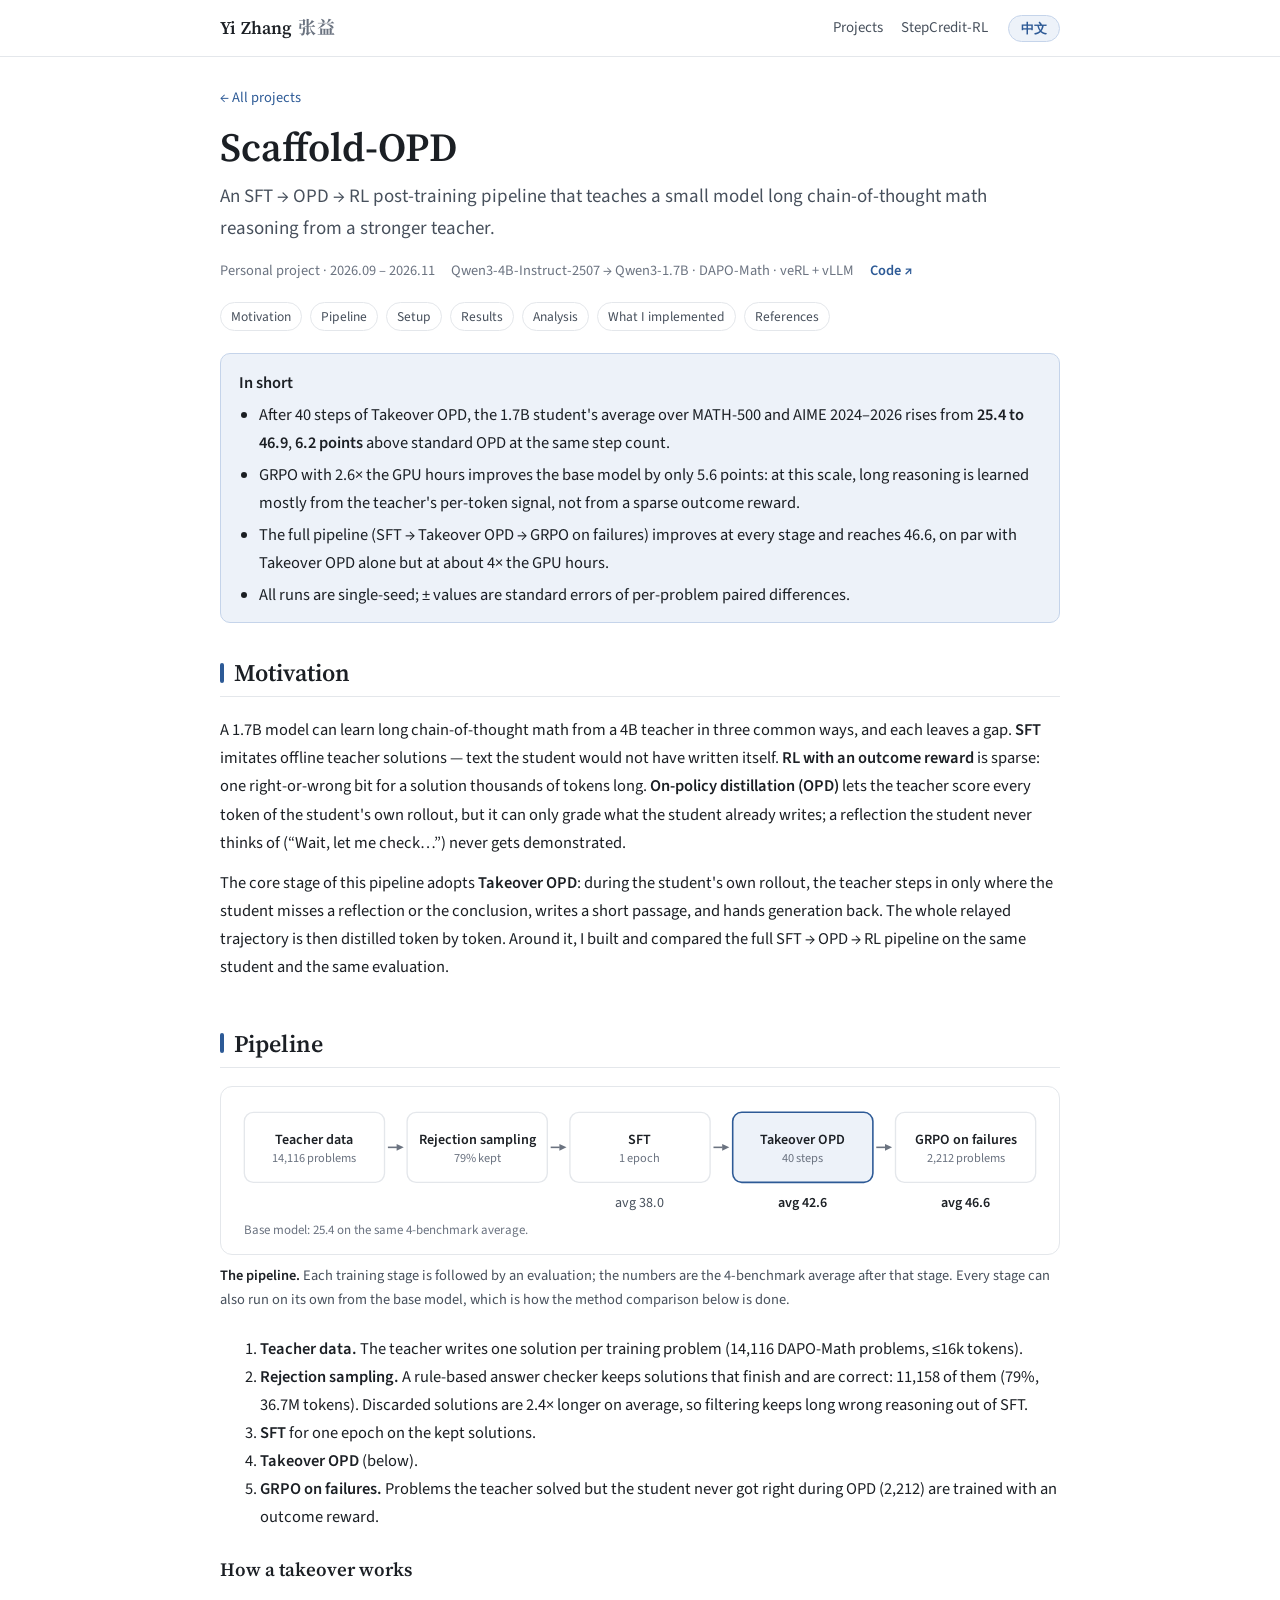
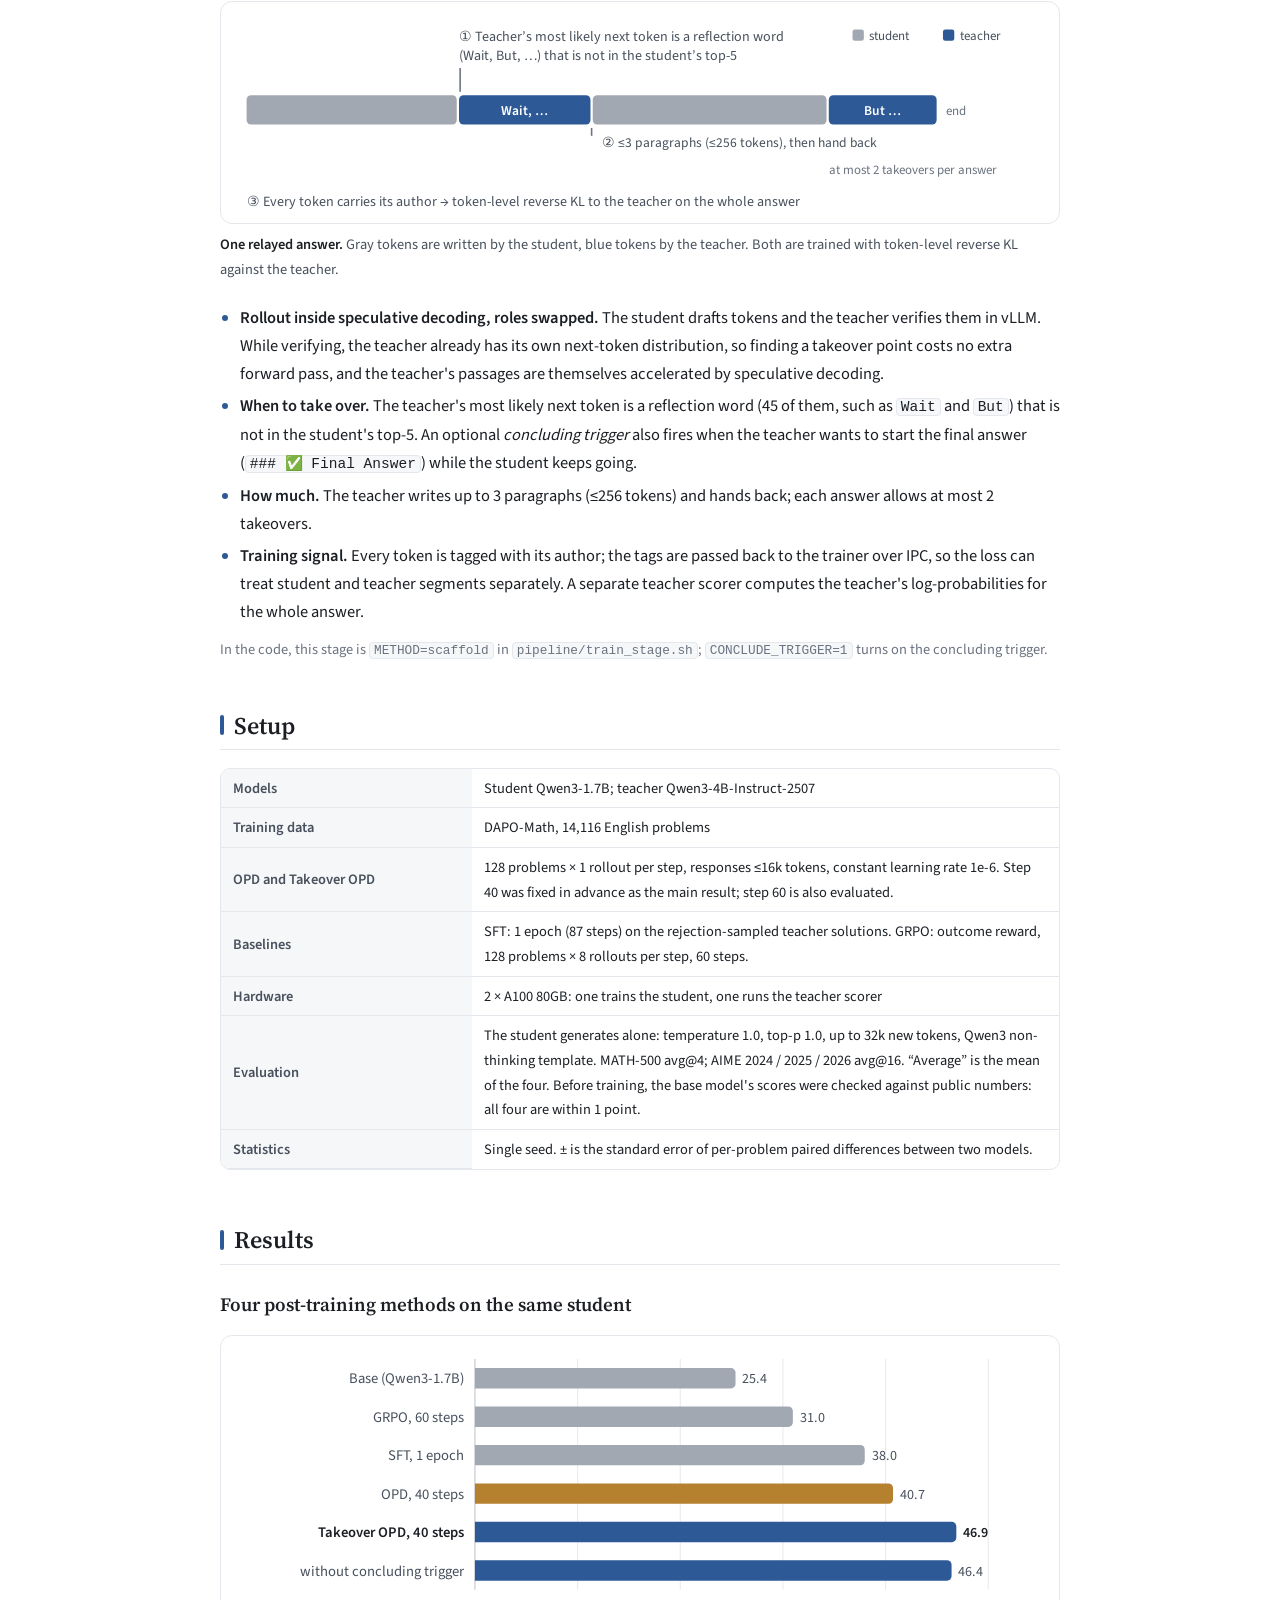
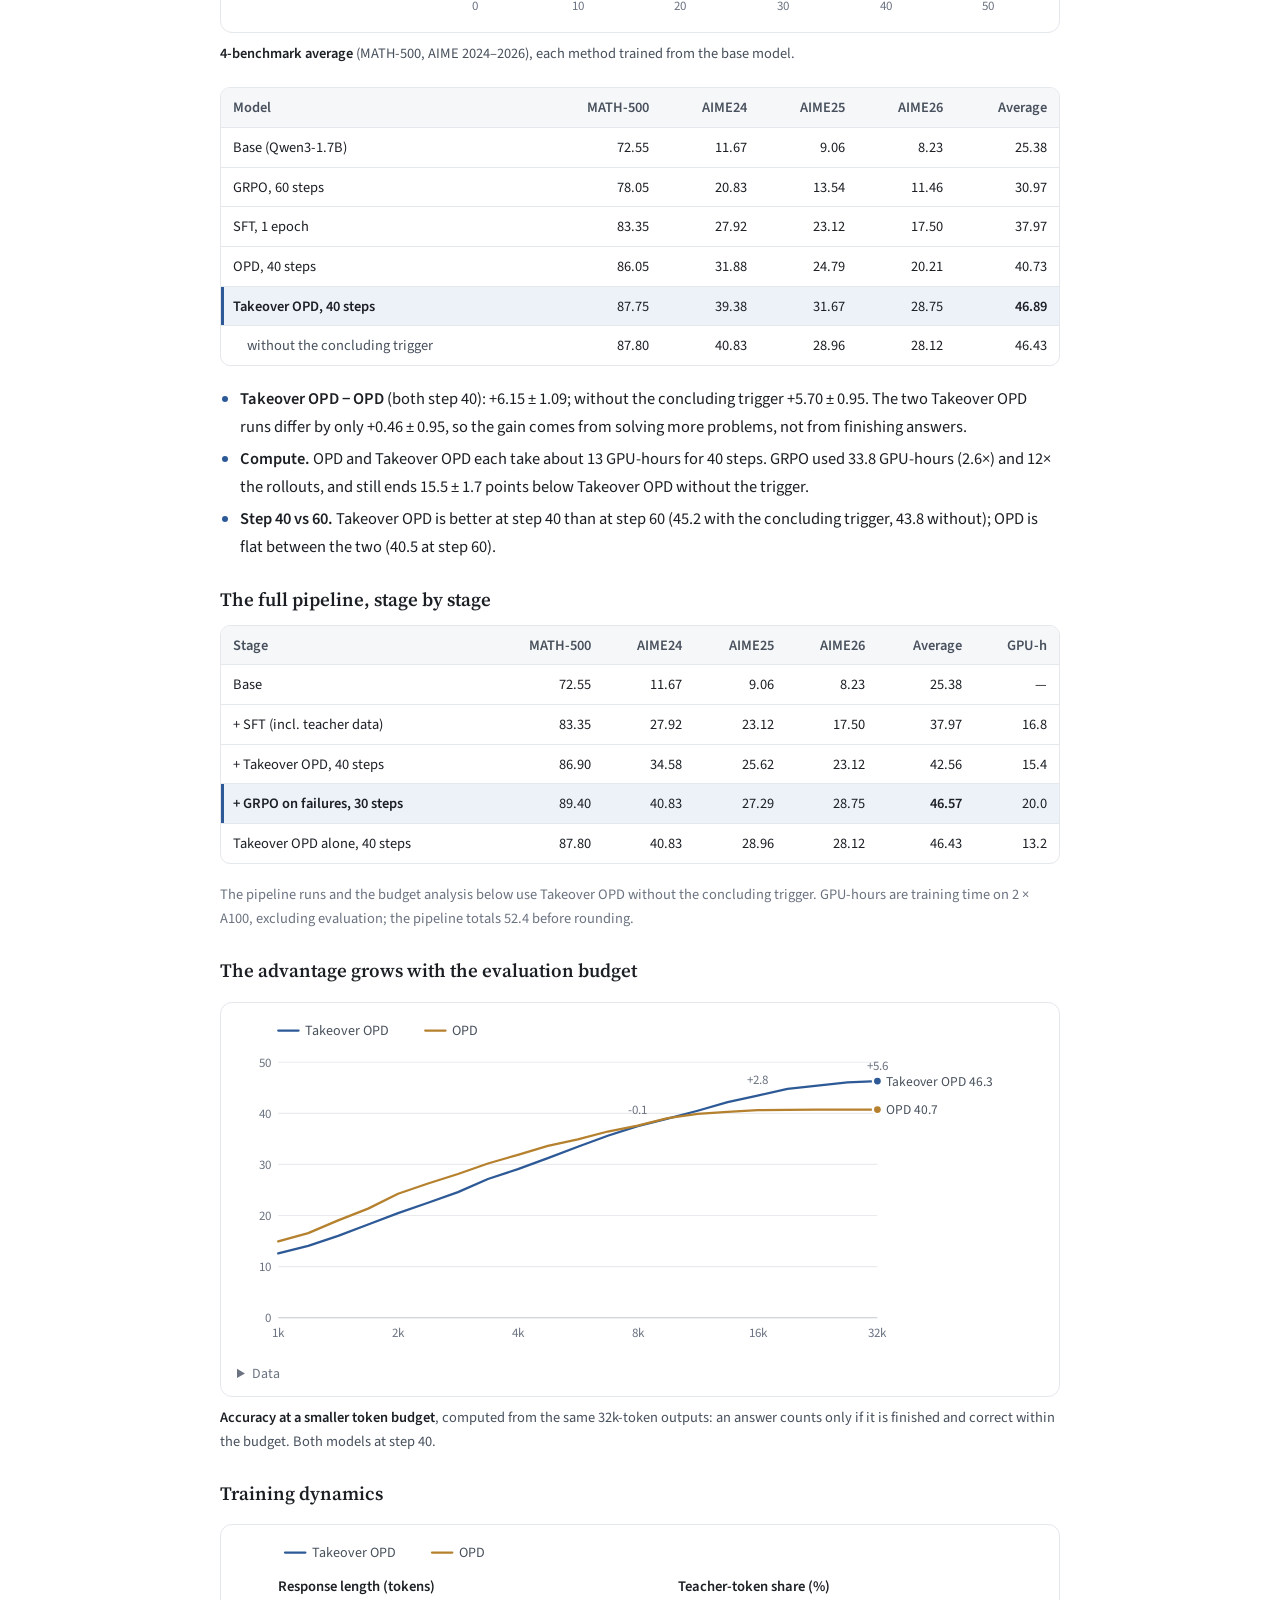
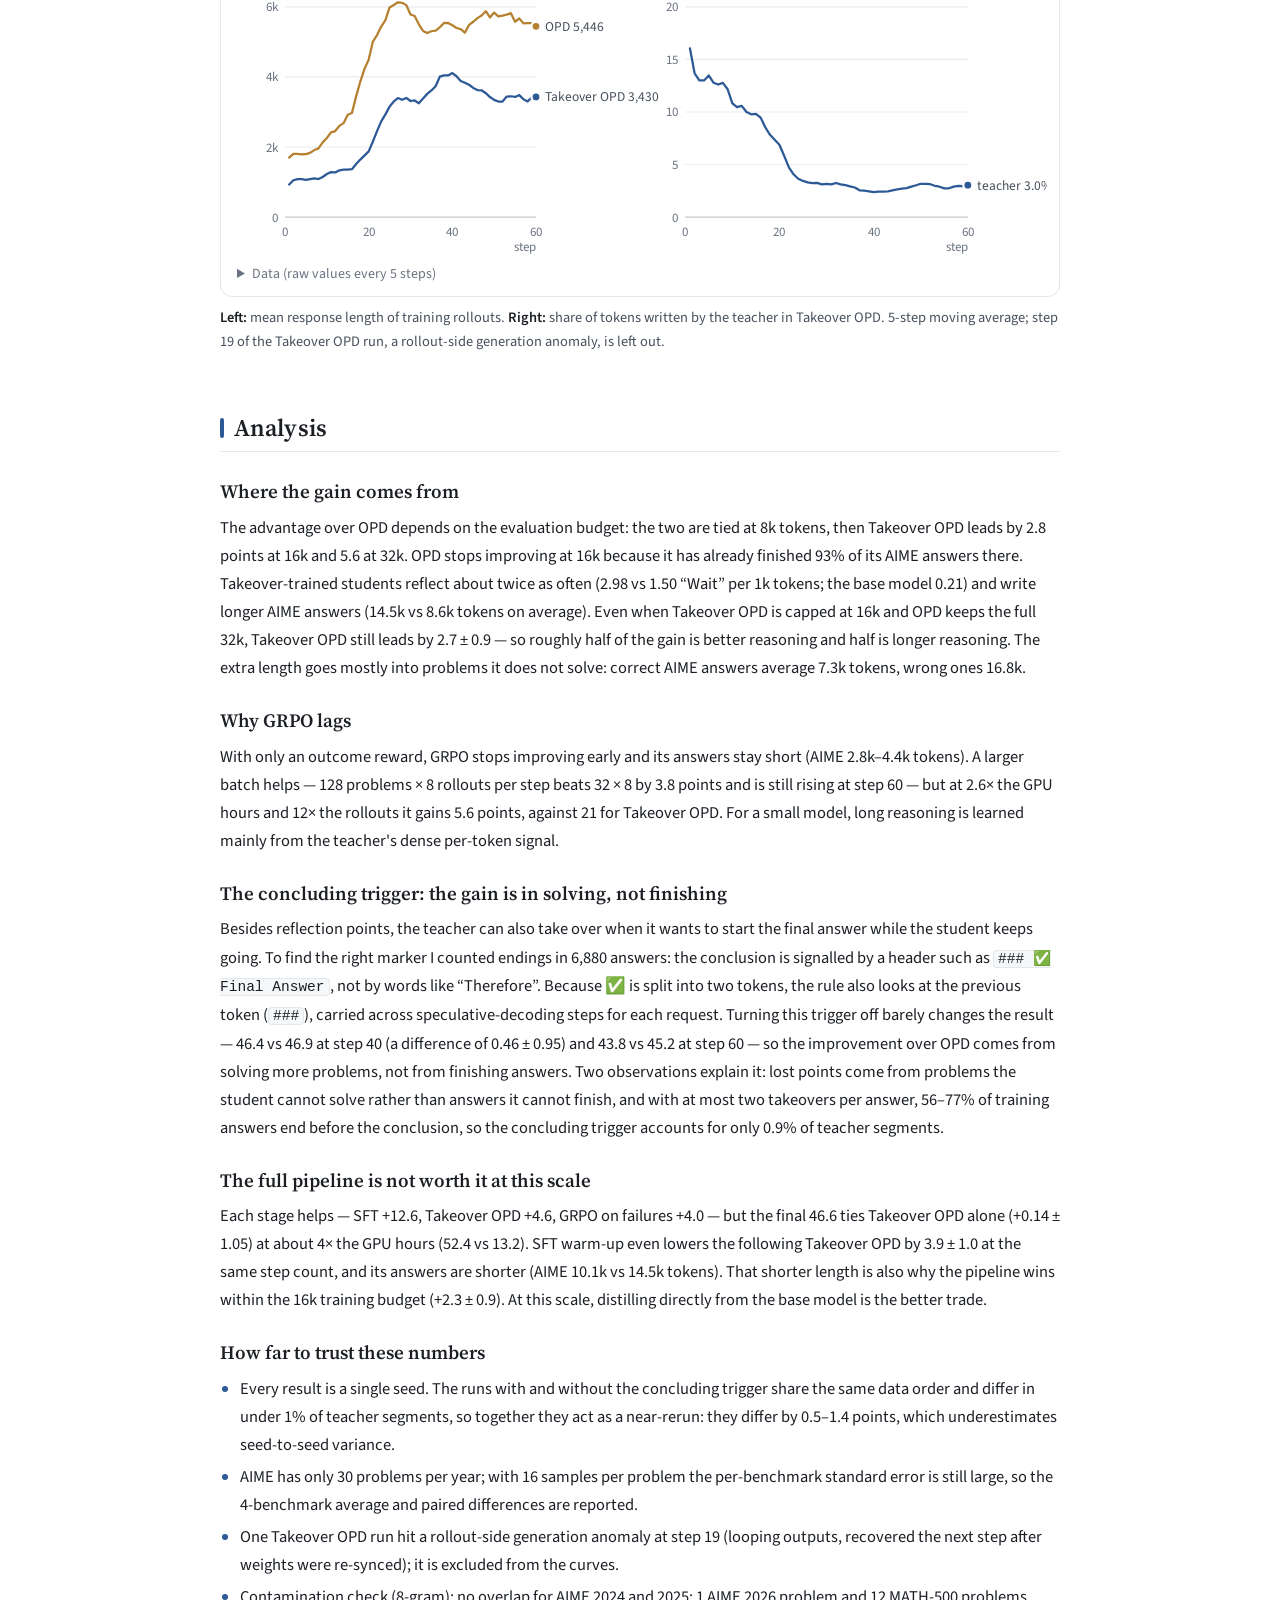
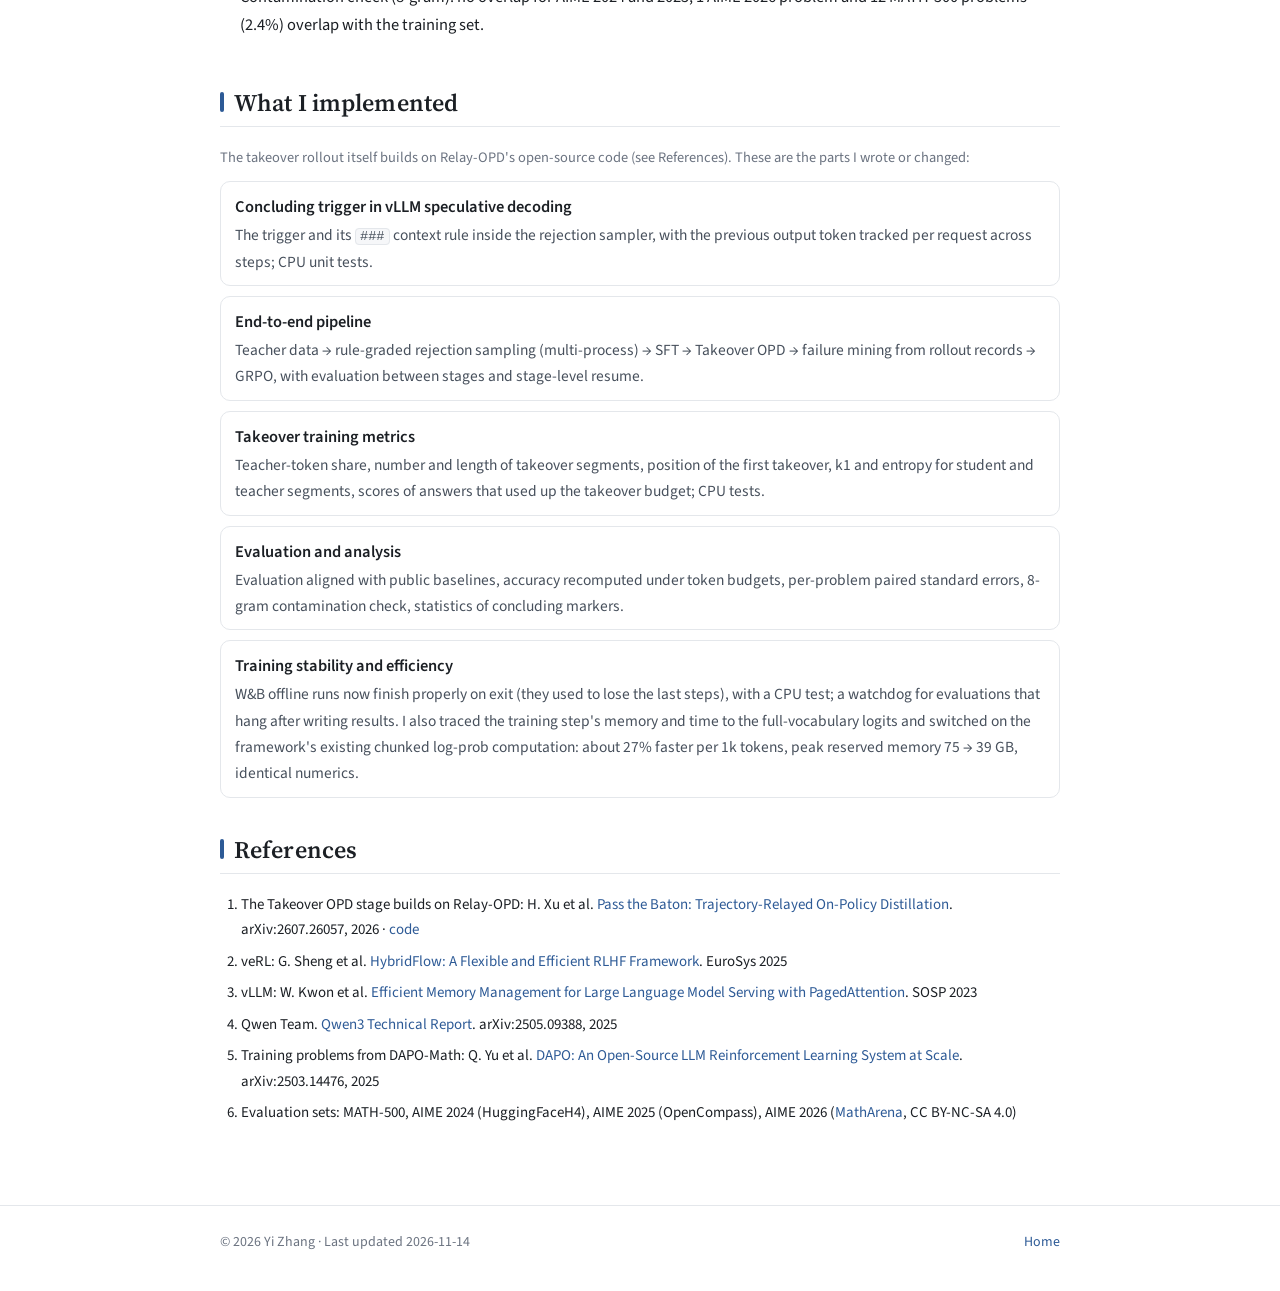
==== commit 2eafc5ca: "Align project wording with the résumé State the concluding-trigger comparison as a finding, and list" ====
--- a/projects/scaffold-opd.html
+++ b/projects/scaffold-opd.html
@@ -212,9 +212,9 @@
     <p lang="en">With only an outcome reward, GRPO stops improving early and its answers stay short (AIME 2.8k–4.4k tokens). A larger batch helps — 128 problems × 8 rollouts per step beats 32 × 8 by 3.8 points and is still rising at step 60 — but at 2.6× the GPU hours and 12× the rollouts it gains 5.6 points, against 21 for Takeover OPD. For a small model, long reasoning is learned mainly from the teacher's dense per-token signal.</p>
     <p lang="zh-CN">只有结果奖励时，GRPO 很早就停涨，回答始终很短（AIME 2.8k–4.4k token）。加大 batch 有用：每步 128 题 × 8 条比 32 题 × 8 条高 3.8 分，第 60 步还在涨。但它用了 2.6 倍卡时、12 倍 rollout，只提高 5.6 分，Takeover OPD 提高 21 分。小模型学长推理，主要靠老师稠密的逐 token 信号。</p>
 
-    <h3><span lang="en">What did not work: the concluding trigger</span><span lang="zh-CN">没有效果的尝试：收尾触发</span></h3>
-    <p lang="en">I added a second trigger so the teacher could also take over to write the final answer, aiming to help the student finish within a tight budget. To find the right marker I counted endings in 6,880 answers: the conclusion is signalled by a header such as <code>### ✅ Final Answer</code>, not by words like “Therefore”. Because ✅ is split into two tokens, the rule also looks at the previous token (<code>###</code>), carried across speculative-decoding steps for each request. An inference-only probe raised the AIME answer rate by 4.4 points, short of the 10-point bar set in advance; after training, the two runs are within noise (+0.46 ± 0.95 at step 40, +1.39 ± 0.94 at step 60). Two reasons: lost points come from problems the student cannot solve rather than answers it cannot finish, and with at most two takeovers per answer, 56–77% of training answers end before the conclusion, so the trigger fires in only 0.9% of teacher segments. Making it matter would need a different truncation rule — effectively a different method.</p>
-    <p lang="zh-CN">我加了第二种触发，让老师也能接管来写最终答案，希望学生在紧预算下更早写完。为了找准标记，我统计了 6,880 条回答的结尾：收尾由 <code>### ✅ Final Answer</code> 这类标题标志，而不是 “Therefore” 这类连接词。✅ 会被分词拆成两段，所以规则还要看前一个 token（<code>###</code>），并按请求跨投机解码步记录。只推理不训练的预研中，AIME 作答率只提高 4.4 个点，没达到事先定的 10 个点门槛；训练后两次运行的差距在噪声以内（第 40 步 +0.46 ± 0.95，第 60 步 +1.39 ± 0.94）。原因有二：失分主要是题解不出来，而不是写不完；每条回答最多接管 2 次，56–77% 的训练回答在收尾前就结束了，收尾触发只占老师段的 0.9%。要让它起作用，需要改截断规则，那已经是另一个方法。</p>
+    <h3><span lang="en">The concluding trigger: the gain is in solving, not finishing</span><span lang="zh-CN">收尾触发：提分来自解题，而不是收尾</span></h3>
+    <p lang="en">Besides reflection points, the teacher can also take over when it wants to start the final answer while the student keeps going. To find the right marker I counted endings in 6,880 answers: the conclusion is signalled by a header such as <code>### ✅ Final Answer</code>, not by words like “Therefore”. Because ✅ is split into two tokens, the rule also looks at the previous token (<code>###</code>), carried across speculative-decoding steps for each request. Turning this trigger off barely changes the result — 46.4 vs 46.9 at step 40 (a difference of 0.46 ± 0.95) and 43.8 vs 45.2 at step 60 — so the improvement over OPD comes from solving more problems, not from finishing answers. Two observations explain it: lost points come from problems the student cannot solve rather than answers it cannot finish, and with at most two takeovers per answer, 56–77% of training answers end before the conclusion, so the concluding trigger accounts for only 0.9% of teacher segments.</p>
+    <p lang="zh-CN">除了反思处，老师想开始写最终答案而学生还在往下写时，也可以接管。为了找准标记，我统计了 6,880 条回答的结尾：收尾由 <code>### ✅ Final Answer</code> 这类标题标志，而不是 “Therefore” 这类连接词。✅ 会被分词拆成两段，所以规则还要看前一个 token（<code>###</code>），并按请求跨投机解码步记录。关闭收尾触发后结果几乎不变：第 40 步 46.4 对 46.9（差 0.46 ± 0.95），第 60 步 43.8 对 45.2。说明相对 OPD 的提分来自解出更多题，而不是更会收尾。原因有二：失分主要是题解不出来，而不是写不完；每条回答最多接管 2 次，56–77% 的训练回答在收尾前就结束了，收尾触发只占老师段的 0.9%。</p>
 
     <h3><span lang="en">The full pipeline is not worth it at this scale</span><span lang="zh-CN">这个规模下全流程不划算</span></h3>
     <p lang="en">Each stage helps — SFT +12.6, Takeover OPD +4.6, GRPO on failures +4.0 — but the final 46.6 ties Takeover OPD alone (+0.14 ± 1.05) at about 4× the GPU hours (52.4 vs 13.2). SFT warm-up even lowers the following Takeover OPD by 3.9 ± 1.0 at the same step count, and its answers are shorter (AIME 10.1k vs 14.5k tokens). That shorter length is also why the pipeline wins within the 16k training budget (+2.3 ± 0.9). At this scale, distilling directly from the base model is the better trade.</p>
@@ -222,13 +222,13 @@
 
     <h3><span lang="en">How far to trust these numbers</span><span lang="zh-CN">这些数字可信到什么程度</span></h3>
     <ul class="plain" lang="en">
-      <li>Every result is a single seed. The concluding-trigger run is a near-rerun of the main run (same data order; the extra trigger fires in under 1% of teacher segments): the two differ by 0.5–1.4 points, which underestimates seed-to-seed variance.</li>
+      <li>Every result is a single seed. The runs with and without the concluding trigger share the same data order and differ in under 1% of teacher segments, so together they act as a near-rerun: they differ by 0.5–1.4 points, which underestimates seed-to-seed variance.</li>
       <li>AIME has only 30 problems per year; with 16 samples per problem the per-benchmark standard error is still large, so the 4-benchmark average and paired differences are reported.</li>
       <li>One Takeover OPD run hit a rollout-side generation anomaly at step 19 (looping outputs, recovered the next step after weights were re-synced); it is excluded from the curves.</li>
       <li>Contamination check (8-gram): no overlap for AIME 2024 and 2025; 1 AIME 2026 problem and 12 MATH-500 problems (2.4%) overlap with the training set.</li>
     </ul>
     <ul class="plain" lang="zh-CN">
-      <li>所有结果都是单种子。收尾触发那次训练和主实验数据顺序相同、多出的触发不到老师段的 1%，可以看作近似重跑：两者差 0.5–1.4 分。这低估了换种子时的波动。</li>
+      <li>所有结果都是单种子。开和关收尾触发的两次训练数据顺序相同，只在不到 1% 的老师段上有区别，可以看作近似重跑：两者差 0.5–1.4 分。这低估了换种子时的波动。</li>
       <li>AIME 每年只有 30 题，每题采 16 次后单项的标准误仍然不小，所以主要报 4 项平均和逐题配对差。</li>
       <li>一次 Takeover OPD 训练在第 19 步出现生成端异常（输出循环，下一步重新同步权重后自动恢复），曲线中已剔除。</li>
       <li>8-gram 污染检查：AIME 2024、2025 无重复；AIME 2026 有 1 题、MATH-500 有 12 题（2.4%）与训练集重复。</li>
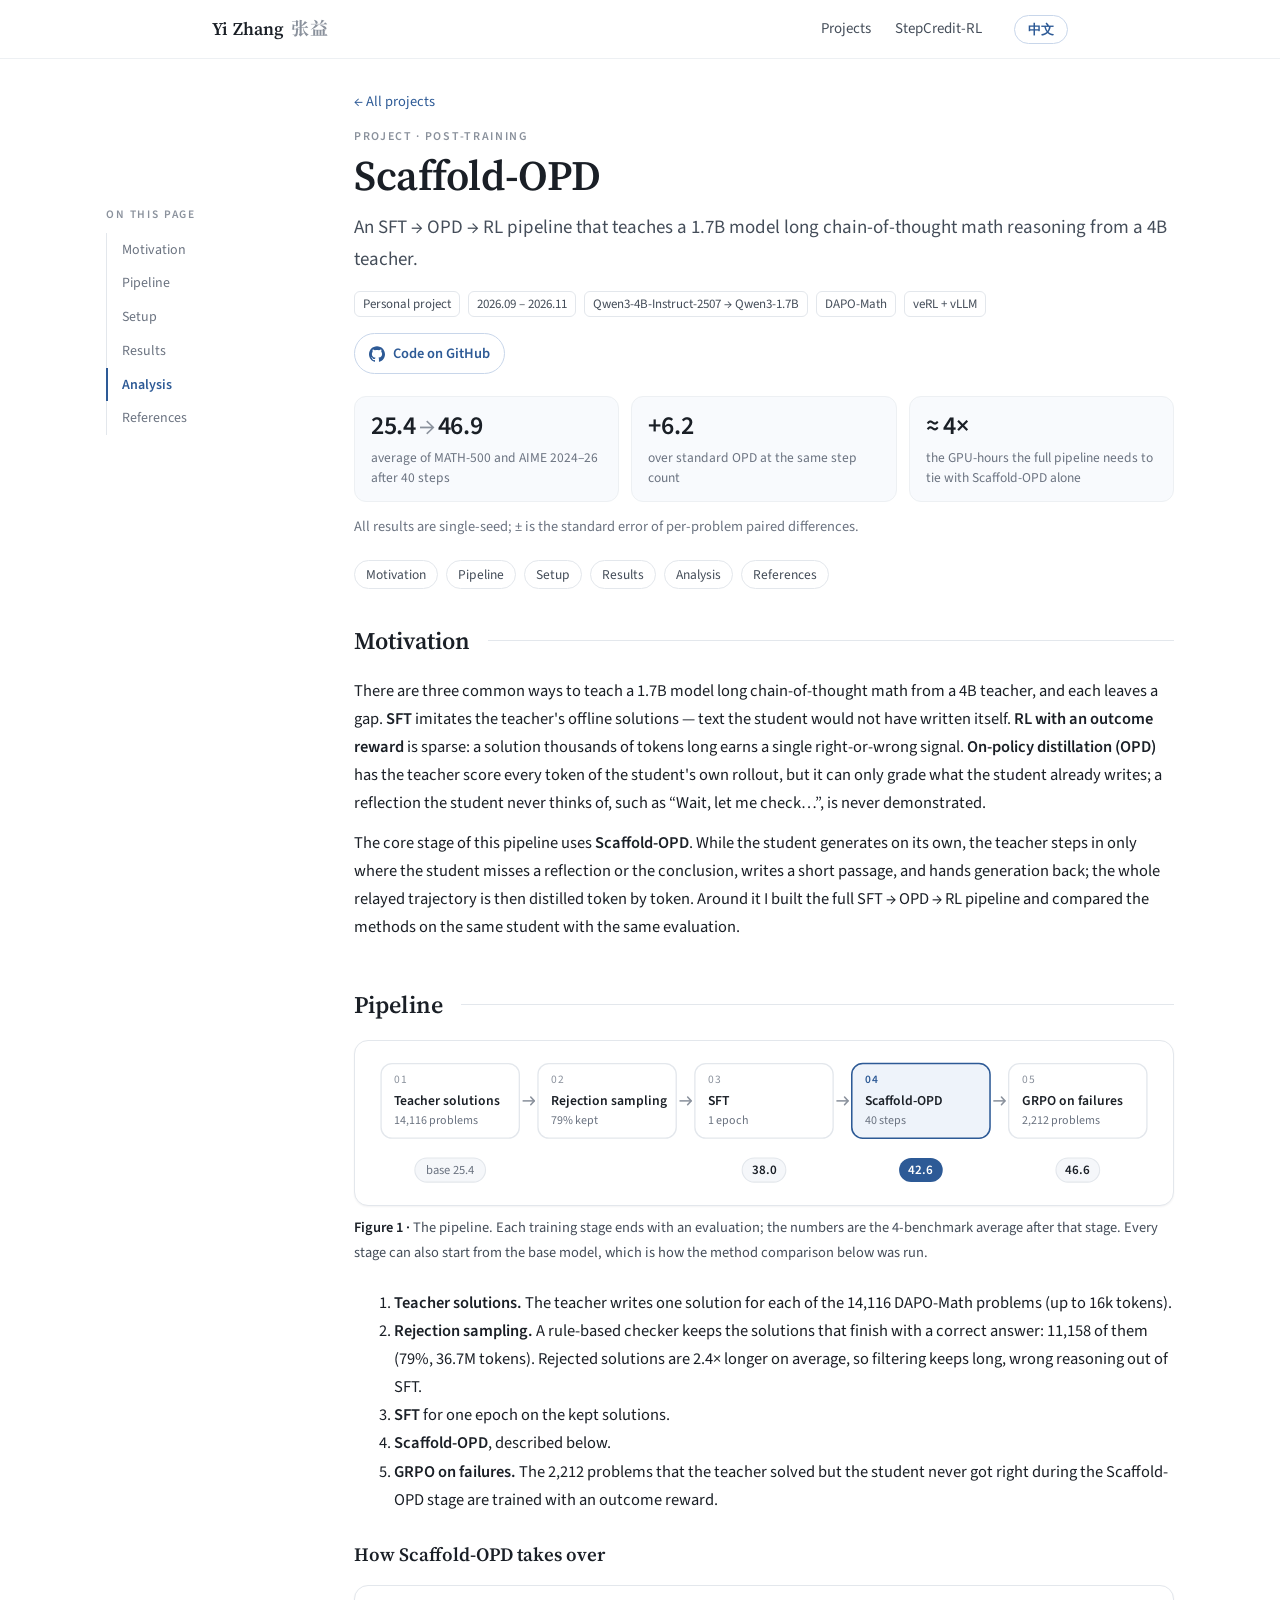
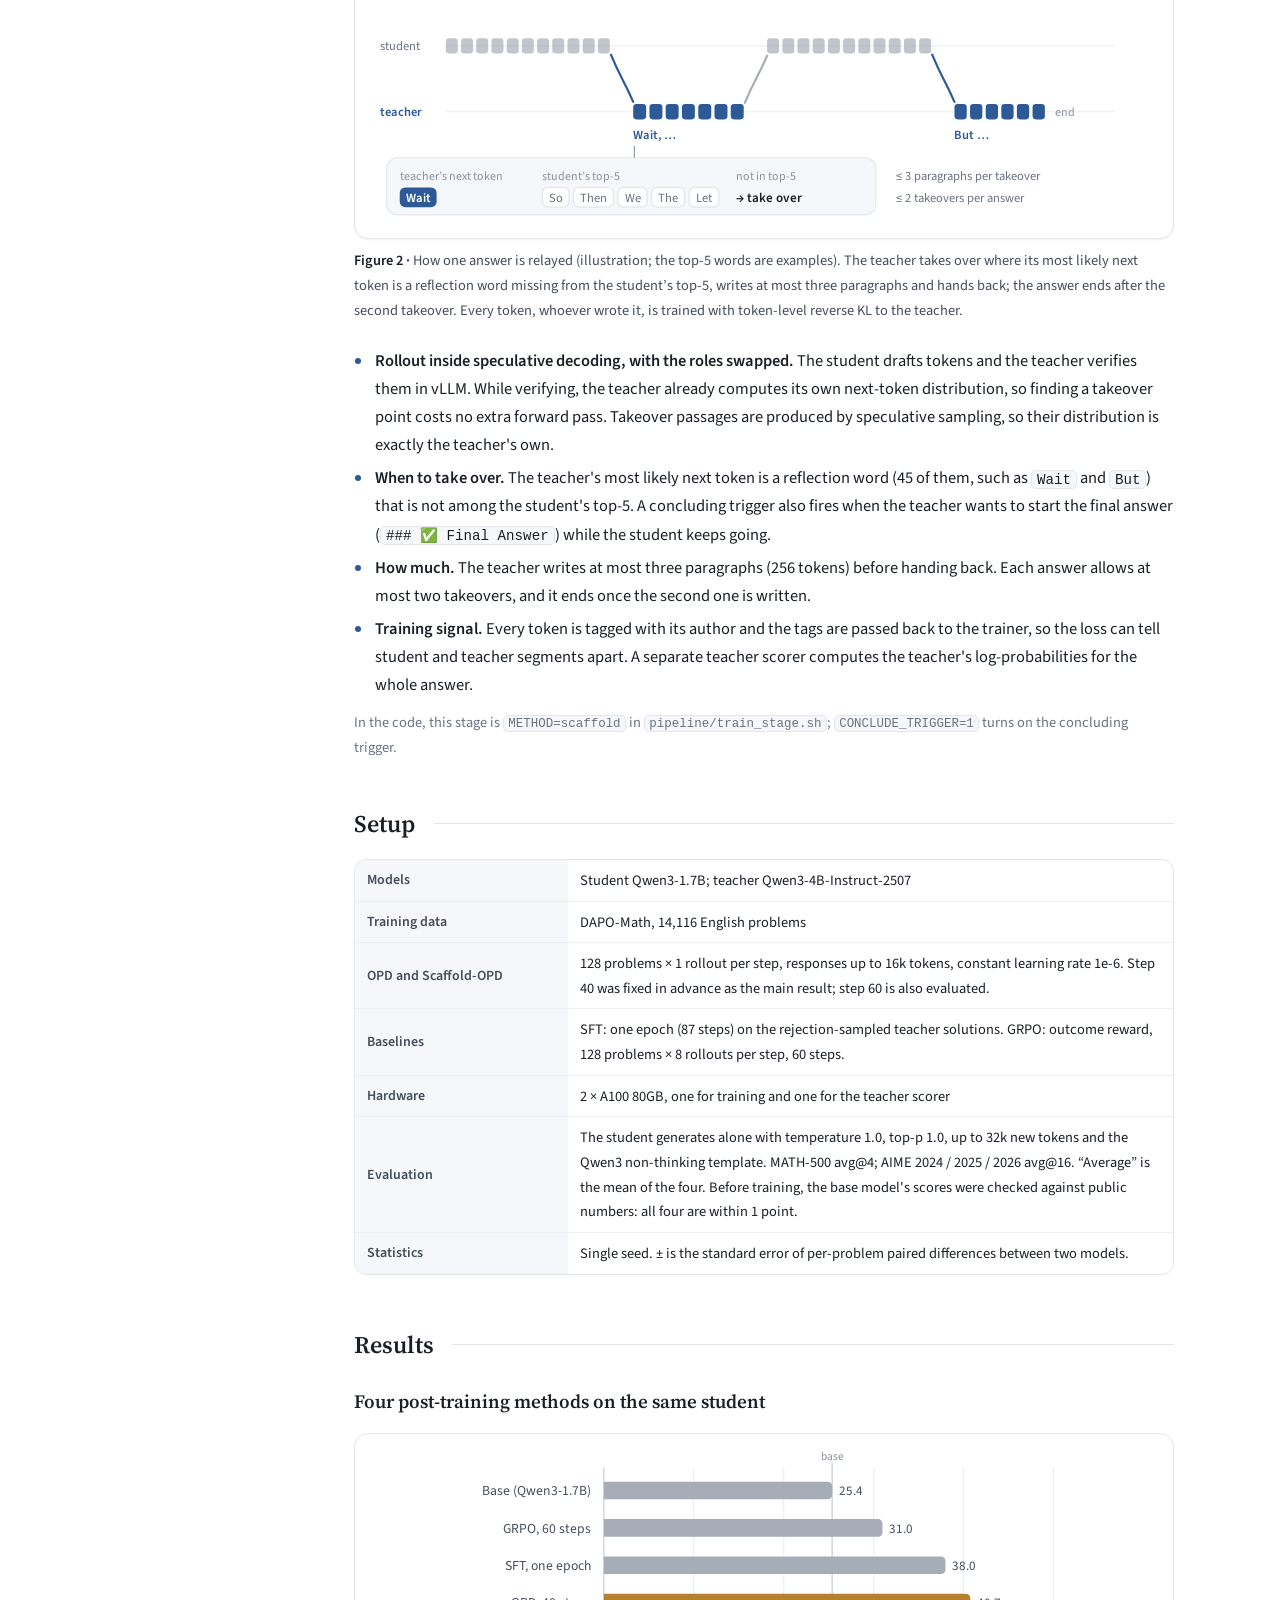
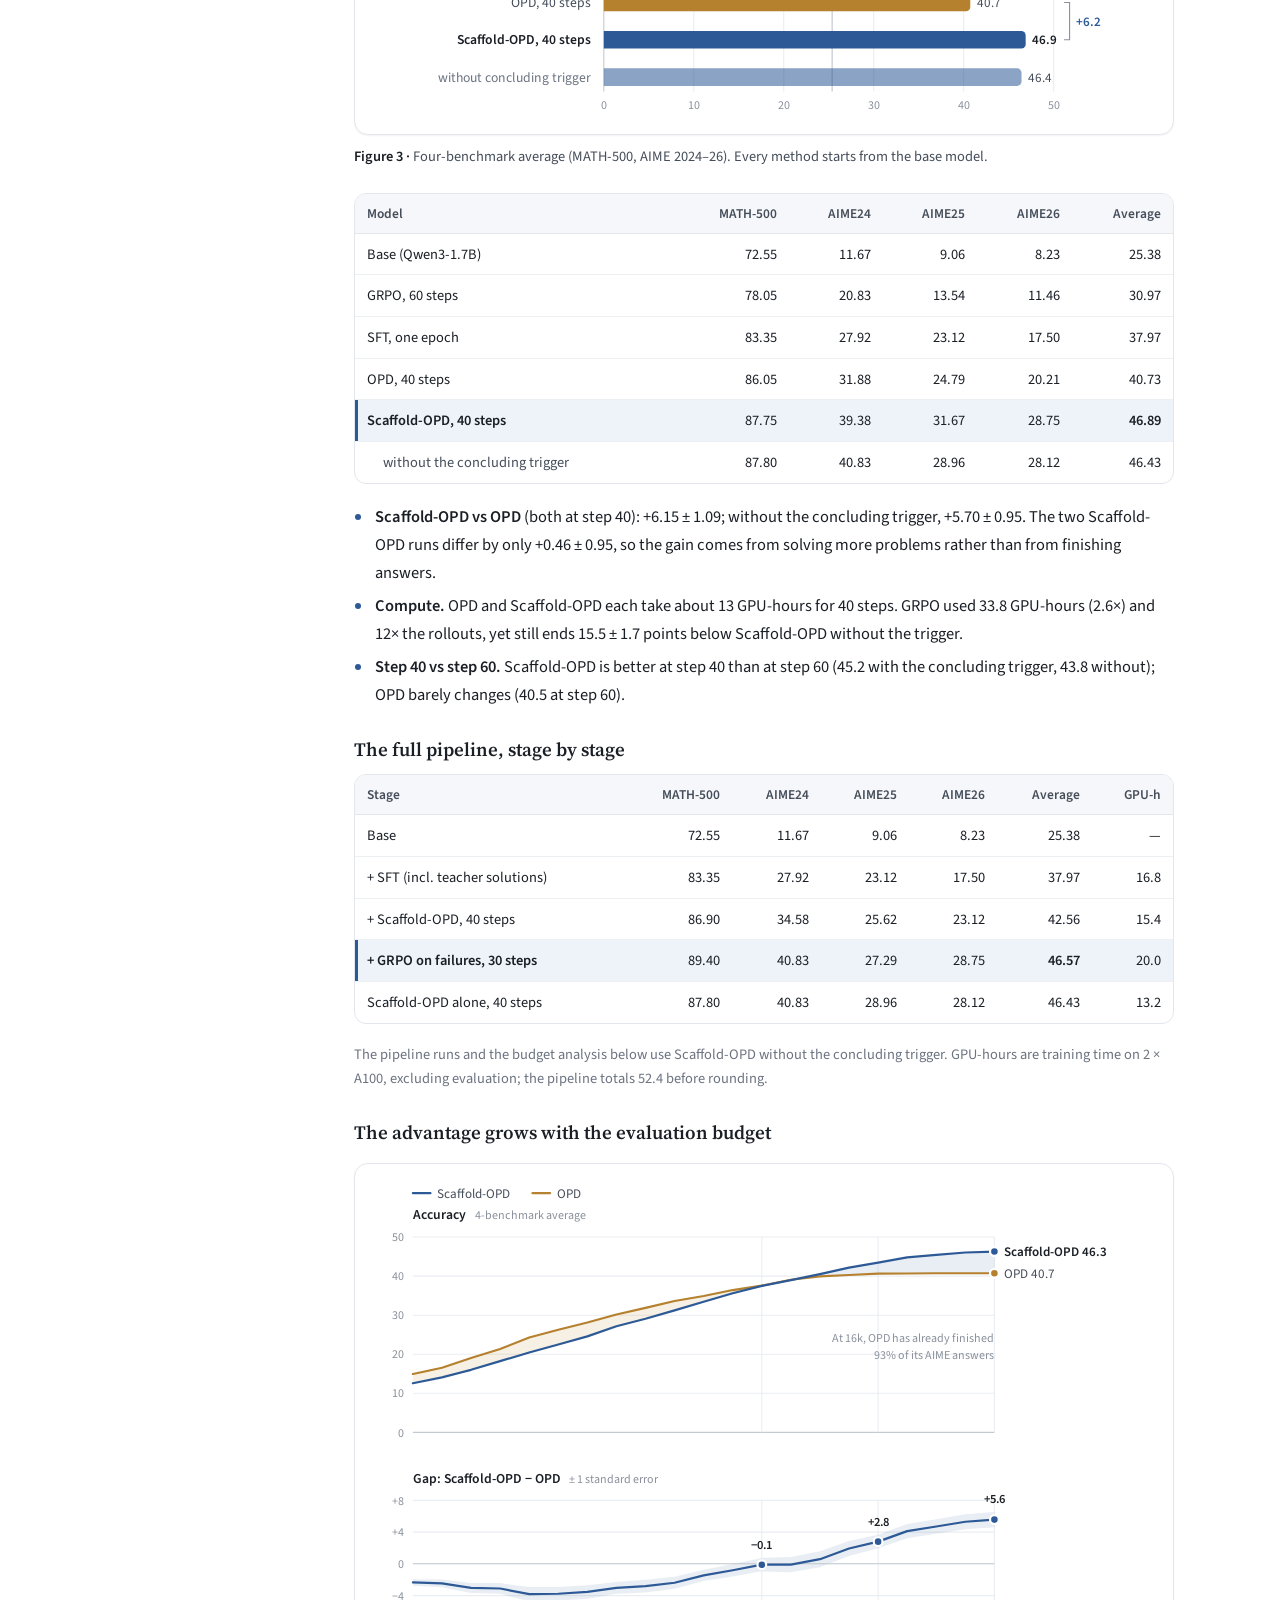
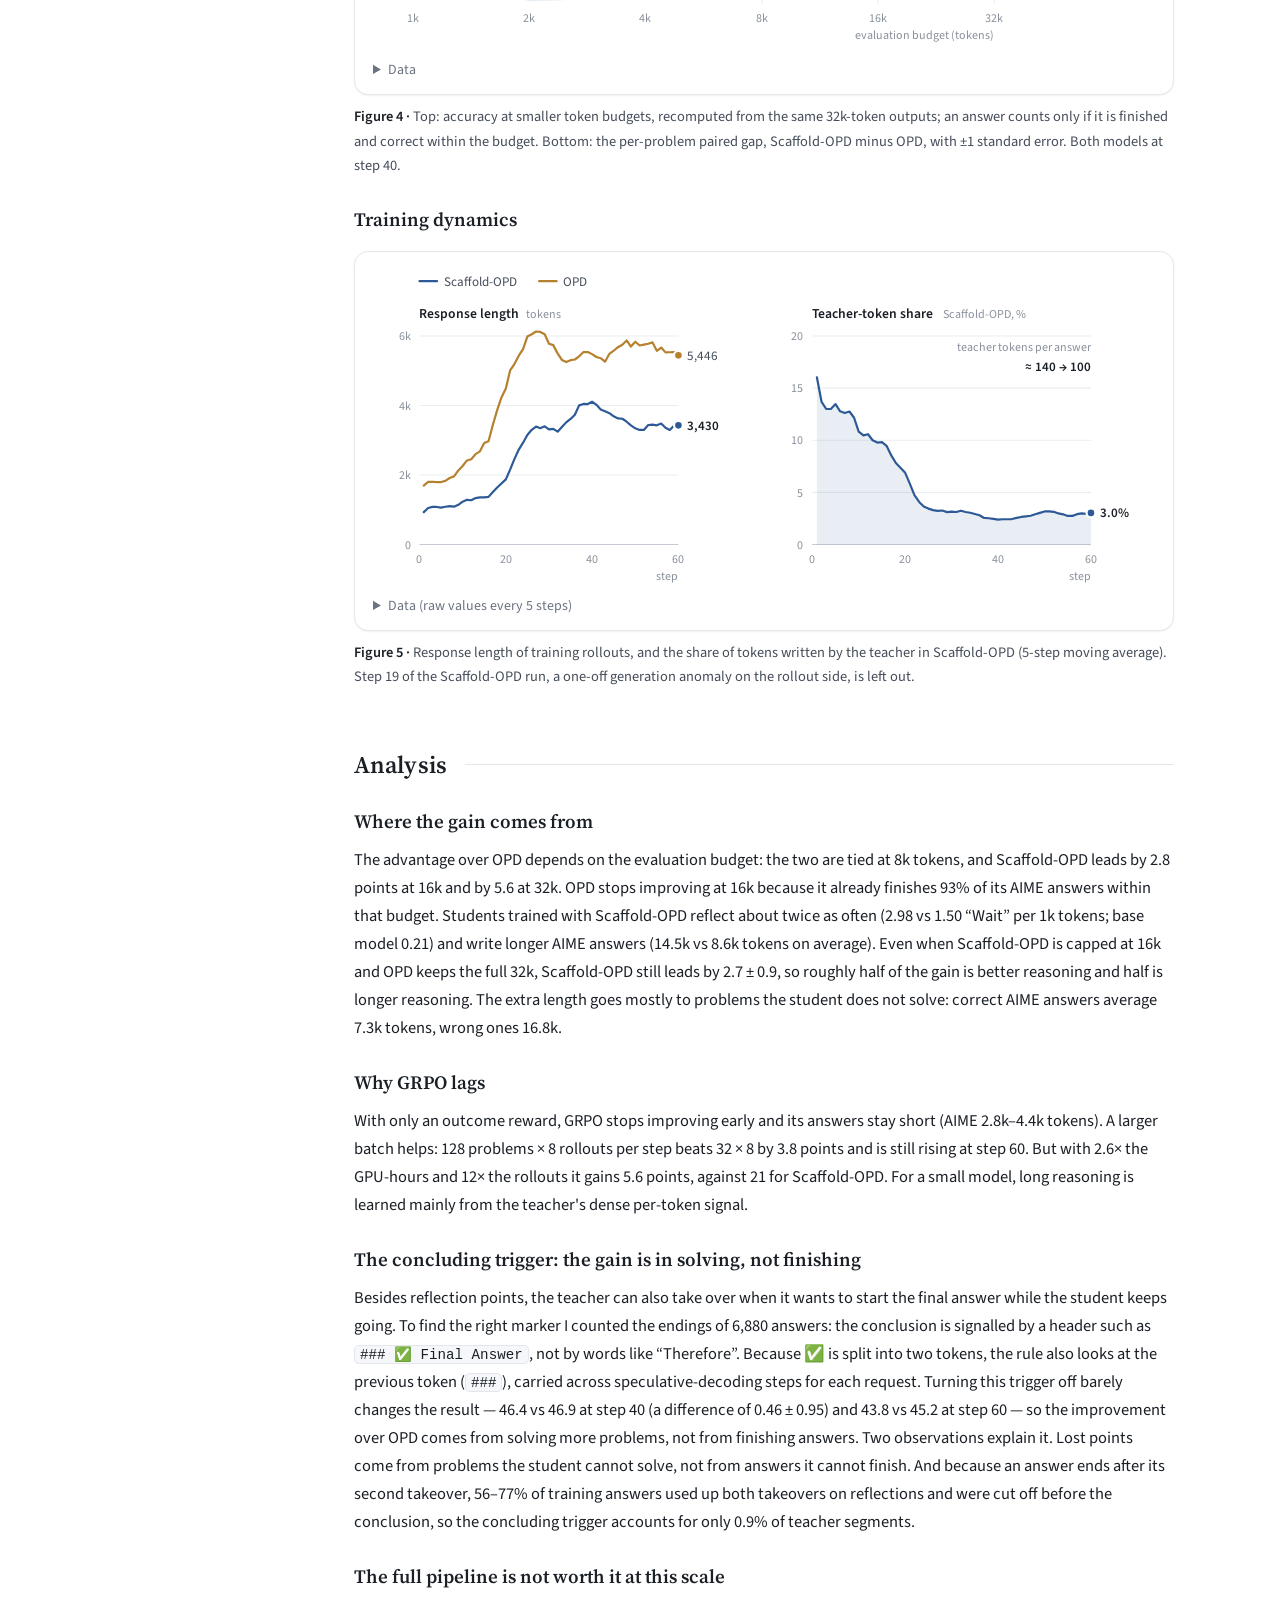
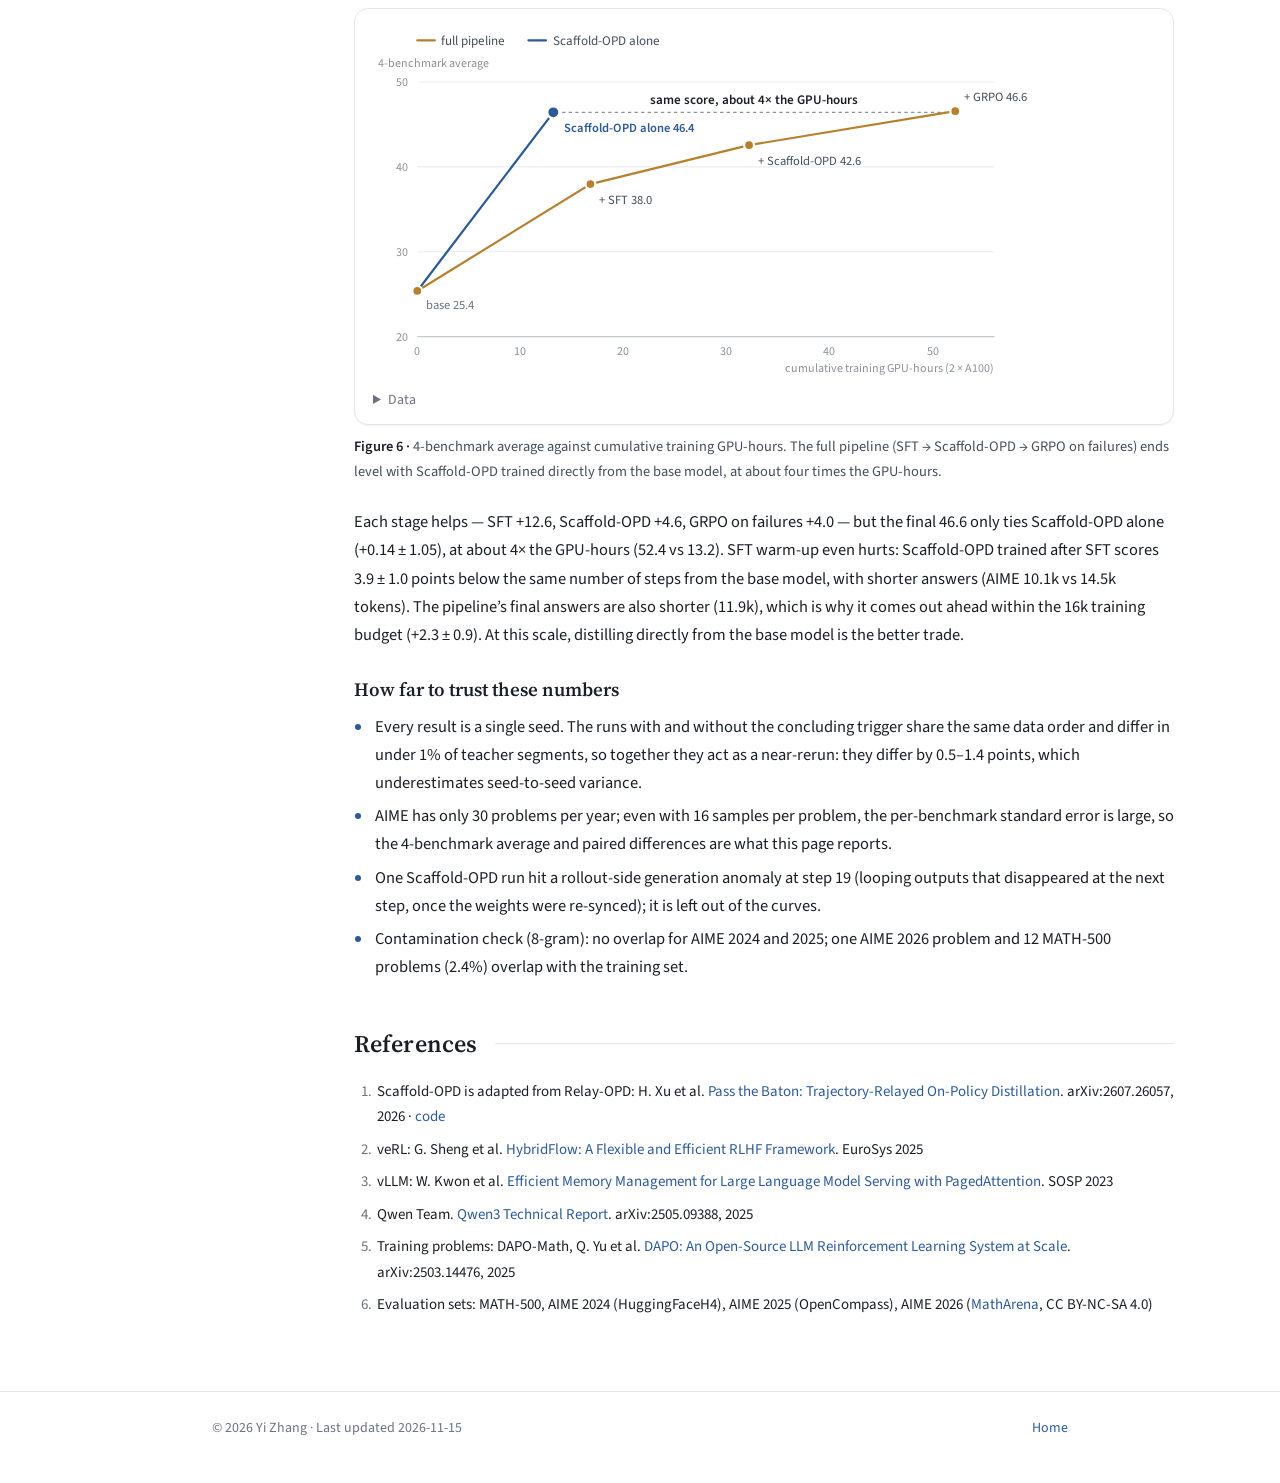
==== commit 229e9408: "Redesign the site and every figure; update content - Life photo; education rebuilt as cards with adv" ====
--- a/projects/scaffold-opd.html
+++ b/projects/scaffold-opd.html
@@ -5,11 +5,11 @@
 <meta name="viewport" content="width=device-width, initial-scale=1">
 <title>Scaffold-OPD · Yi Zhang</title>
 <script>(function(){var l;try{l=localStorage.getItem('lang')}catch(e){}if(l!=='zh'&&l!=='en'){var n=(navigator.languages&&navigator.languages[0])||navigator.language||'';l=/^zh/i.test(n)?'zh':'en'}var r=document.documentElement;r.setAttribute('data-lang',l);r.setAttribute('lang',l==='zh'?'zh-CN':'en')})();</script>
-<meta name="description" content="Scaffold-OPD: an SFT → on-policy distillation → RL pipeline that teaches Qwen3-1.7B long chain-of-thought math from Qwen3-4B. Takeover OPD reaches 46.9 on MATH-500 + AIME 2024–2026 after 40 steps, 6.2 above standard OPD.">
+<meta name="description" content="Scaffold-OPD: an SFT → on-policy distillation → RL pipeline that teaches Qwen3-1.7B long chain-of-thought math from Qwen3-4B. After 40 steps the average over MATH-500 and AIME 2024–26 rises from 25.4 to 46.9, 6.2 points above standard OPD.">
 <link rel="canonical" href="https://hey-chillax.github.io/projects/scaffold-opd.html">
 <meta property="og:type" content="article">
 <meta property="og:title" content="Scaffold-OPD · Yi Zhang">
-<meta property="og:description" content="SFT → OPD → RL post-training pipeline: teacher takeover on-policy distillation for small-model math reasoning.">
+<meta property="og:description" content="An SFT → OPD → RL post-training pipeline in which a teacher briefly takes over the student's rollout to teach long chain-of-thought math.">
 <meta property="og:url" content="https://hey-chillax.github.io/projects/scaffold-opd.html">
 <meta property="og:image" content="https://hey-chillax.github.io/assets/img/og.png">
 <meta name="theme-color" content="#2d5a96">
@@ -18,10 +18,13 @@
 <link rel="stylesheet" href="../assets/css/site.css">
 </head>
 <body>
+<svg width="0" height="0" style="position:absolute" aria-hidden="true">
+  <symbol id="i-github" viewBox="0 0 24 24"><path d="M12 .297c-6.63 0-12 5.373-12 12 0 5.303 3.438 9.8 8.205 11.385.6.113.82-.258.82-.577 0-.285-.01-1.04-.015-2.04-3.338.724-4.042-1.61-4.042-1.61C4.422 18.07 3.633 17.7 3.633 17.7c-1.087-.744.084-.729.084-.729 1.205.084 1.838 1.236 1.838 1.236 1.07 1.835 2.809 1.305 3.495.998.108-.776.417-1.305.76-1.605-2.665-.3-5.466-1.332-5.466-5.93 0-1.31.465-2.38 1.235-3.22-.135-.303-.54-1.523.105-3.176 0 0 1.005-.322 3.3 1.23.96-.267 1.98-.399 3-.405 1.02.006 2.04.138 3 .405 2.28-1.552 3.285-1.23 3.285-1.23.645 1.653.24 2.873.12 3.176.765.84 1.23 1.91 1.23 3.22 0 4.61-2.805 5.625-5.475 5.92.42.36.81 1.096.81 2.22 0 1.606-.015 2.896-.015 3.286 0 .315.21.69.825.57C20.565 22.092 24 17.592 24 12.297c0-6.627-5.373-12-12-12"/></symbol>
+</svg>
 <header class="site-header">
   <div class="wrap">
     <a class="brand" href="../index.html"><span lang="en">Yi Zhang<span class="alt-name">张益</span></span><span lang="zh-CN">张益<span class="alt-name">Yi Zhang</span></span></a>
-    <nav class="nav" aria-label="Sections">
+    <nav class="nav" aria-label="Pages">
       <a href="../index.html#projects"><span lang="en">Projects</span><span lang="zh-CN">项目</span></a>
       <a href="stepcredit-rl.html">StepCredit-RL</a>
     </nav>
@@ -29,245 +32,242 @@
   </div>
 </header>
 
-<main class="wrap article">
-  <p class="crumbs"><a href="../index.html#projects"><span lang="en">← All projects</span><span lang="zh-CN">← 全部项目</span></a></p>
-
-  <header class="article-head">
-    <h1>Scaffold-OPD</h1>
-    <p class="lede"><span lang="en">An SFT → OPD → RL post-training pipeline that teaches a small model long chain-of-thought math reasoning from a stronger teacher.</span><span lang="zh-CN">SFT → OPD → RL 后训练全流程：让小模型向更强的老师学会长链数学推理。</span></p>
-    <div class="meta-row">
-      <span><span lang="en">Personal project</span><span lang="zh-CN">个人项目</span> · 2026.09 – 2026.11</span>
-      <span>Qwen3-4B-Instruct-2507 → Qwen3-1.7B · DAPO-Math · veRL + vLLM</span>
-      <a href="https://github.com/Hey-Chillax/scaffold-opd"><span lang="en">Code ↗</span><span lang="zh-CN">代码 ↗</span></a>
-    </div>
-    <ul class="toc">
+<div class="article-wrap">
+  <nav class="toc-side" aria-label="On this page">
+    <div class="label"><span lang="en">On this page</span><span lang="zh-CN">本页目录</span></div>
+    <ol>
       <li><a href="#motivation"><span lang="en">Motivation</span><span lang="zh-CN">动机</span></a></li>
       <li><a href="#pipeline"><span lang="en">Pipeline</span><span lang="zh-CN">流程</span></a></li>
       <li><a href="#setup"><span lang="en">Setup</span><span lang="zh-CN">实验设置</span></a></li>
       <li><a href="#results"><span lang="en">Results</span><span lang="zh-CN">结果</span></a></li>
       <li><a href="#analysis"><span lang="en">Analysis</span><span lang="zh-CN">分析</span></a></li>
-      <li><a href="#implemented"><span lang="en">What I implemented</span><span lang="zh-CN">我实现的部分</span></a></li>
       <li><a href="#references"><span lang="en">References</span><span lang="zh-CN">出处</span></a></li>
-    </ul>
-    <div class="tldr">
-      <div class="head"><span lang="en">In short</span><span lang="zh-CN">要点</span></div>
-      <ul lang="en">
-        <li>After 40 steps of Takeover OPD, the 1.7B student's average over MATH-500 and AIME 2024–2026 rises from <strong>25.4 to 46.9</strong>, <strong>6.2 points</strong> above standard OPD at the same step count.</li>
-        <li>GRPO with 2.6× the GPU hours improves the base model by only 5.6 points: at this scale, long reasoning is learned mostly from the teacher's per-token signal, not from a sparse outcome reward.</li>
-        <li>The full pipeline (SFT → Takeover OPD → GRPO on failures) improves at every stage and reaches 46.6, on par with Takeover OPD alone but at about 4× the GPU hours.</li>
-        <li>All runs are single-seed; ± values are standard errors of per-problem paired differences.</li>
-      </ul>
-      <ul lang="zh-CN">
-        <li>Takeover OPD 训练 40 步后，1.7B 学生在 MATH-500 与 AIME 2024–2026 上的平均分从 <strong>25.4 升到 46.9</strong>，比同步数的标准 OPD 高 <strong>6.2</strong>。</li>
-        <li>GRPO 用了 2.6 倍卡时，只比基座提高 5.6 分：在这个规模下，长推理主要靠老师的逐 token 信号来学，稀疏的结果奖励学得慢得多。</li>
-        <li>全流程（SFT → Takeover OPD → 错题回流 GRPO）每一段都有提升，最终 46.6，和单独做 Takeover OPD 持平，但卡时约多 4 倍。</li>
-        <li>所有实验都是单种子；± 是逐题配对差的标准误。</li>
-      </ul>
-    </div>
-  </header>
-
-  <section id="motivation">
-    <h2 class="section-title"><span lang="en">Motivation</span><span lang="zh-CN">动机</span></h2>
-    <p lang="en">A 1.7B model can learn long chain-of-thought math from a 4B teacher in three common ways, and each leaves a gap. <strong>SFT</strong> imitates offline teacher solutions — text the student would not have written itself. <strong>RL with an outcome reward</strong> is sparse: one right-or-wrong bit for a solution thousands of tokens long. <strong>On-policy distillation (OPD)</strong> lets the teacher score every token of the student's own rollout, but it can only grade what the student already writes; a reflection the student never thinks of (“Wait, let me check…”) never gets demonstrated.</p>
-    <p lang="zh-CN">让 1.7B 模型向 4B 老师学长链数学推理，常见的三种做法各有短板。<strong>SFT</strong> 模仿的是老师离线写好的解答，不是学生自己会写的内容。<strong>结果奖励的 RL</strong> 很稀疏：几千 token 的解答只有一个对错信号。<strong>在线蒸馏（OPD）</strong>让老师给学生自己 rollout 的每个 token 打分，但只能评价学生已经写出的内容；学生想不到的反思（“Wait, let me check…”）始终得不到示范。</p>
-    <p lang="en">The core stage of this pipeline adopts <strong>Takeover OPD</strong>: during the student's own rollout, the teacher steps in only where the student misses a reflection or the conclusion, writes a short passage, and hands generation back. The whole relayed trajectory is then distilled token by token. Around it, I built and compared the full SFT → OPD → RL pipeline on the same student and the same evaluation.</p>
-    <p lang="zh-CN">本项目的核心阶段采用 <strong>Takeover OPD</strong>：学生自己 rollout，老师只在学生漏掉反思或收尾的地方介入，写一小段后把生成交还给学生，再对整条接力轨迹做 token 级蒸馏。围绕它，我搭建了 SFT → OPD → RL 全流程，并在同一个学生、同一套评测上做了对比。</p>
-  </section>
-
-  <section id="pipeline">
-    <h2 class="section-title"><span lang="en">Pipeline</span><span lang="zh-CN">流程</span></h2>
-    <figure class="fig">
-      <div class="fig-body"><!-- fig:opd-pipeline --><svg class="viz v-lg" viewBox="0 0 720 128" width="720" height="128" role="img" aria-label="Scaffold-OPD pipeline with the average after each stage" xmlns="http://www.w3.org/2000/svg"><rect x="10.0" y="10.0" width="124" height="62" rx="8" class="box"/><text x="72.0" y="38.0" font-size="12.5" text-anchor="middle" class="t-strong"><tspan lang="en">Teacher data</tspan><tspan lang="zh-CN">老师轨迹</tspan></text><text x="72.0" y="54.0" font-size="11" text-anchor="middle" class="t-muted"><tspan lang="en">14,116 problems</tspan><tspan lang="zh-CN">14,116 道题</tspan></text><rect x="154.0" y="10.0" width="124" height="62" rx="8" class="box"/><text x="216.0" y="38.0" font-size="12.5" text-anchor="middle" class="t-strong"><tspan lang="en">Rejection sampling</tspan><tspan lang="zh-CN">拒绝采样</tspan></text><text x="216.0" y="54.0" font-size="11" text-anchor="middle" class="t-muted"><tspan lang="en">79% kept</tspan><tspan lang="zh-CN">保留 79%</tspan></text><line x1="137.0" y1="41.0" x2="145.0" y2="41.0" class="arrow"/><path class="arrow-head" d="M151.0,41.0 L144.7,44.0 L144.7,38.0 Z"/><rect x="298.0" y="10.0" width="124" height="62" rx="8" class="box"/><text x="360.0" y="38.0" font-size="12.5" text-anchor="middle" class="t-strong">SFT</text><text x="360.0" y="54.0" font-size="11" text-anchor="middle" class="t-muted"><tspan lang="en">1 epoch</tspan><tspan lang="zh-CN">1 轮</tspan></text><line x1="281.0" y1="41.0" x2="289.0" y2="41.0" class="arrow"/><path class="arrow-head" d="M295.0,41.0 L288.7,44.0 L288.7,38.0 Z"/><rect x="442.0" y="10.0" width="124" height="62" rx="8" class="box-key"/><text x="504.0" y="38.0" font-size="12.5" text-anchor="middle" class="t-strong">Takeover OPD</text><text x="504.0" y="54.0" font-size="11" text-anchor="middle" class="t-muted"><tspan lang="en">40 steps</tspan><tspan lang="zh-CN">40 步</tspan></text><line x1="425.0" y1="41.0" x2="433.0" y2="41.0" class="arrow"/><path class="arrow-head" d="M439.0,41.0 L432.7,44.0 L432.7,38.0 Z"/><rect x="586.0" y="10.0" width="124" height="62" rx="8" class="box"/><text x="648.0" y="38.0" font-size="12.5" text-anchor="middle" class="t-strong"><tspan lang="en">GRPO on failures</tspan><tspan lang="zh-CN">错题回流 GRPO</tspan></text><text x="648.0" y="54.0" font-size="11" text-anchor="middle" class="t-muted"><tspan lang="en">2,212 problems</tspan><tspan lang="zh-CN">2,212 道题</tspan></text><line x1="569.0" y1="41.0" x2="577.0" y2="41.0" class="arrow"/><path class="arrow-head" d="M583.0,41.0 L576.7,44.0 L576.7,38.0 Z"/><text x="360.0" y="94.0" font-size="12.5" text-anchor="middle"><tspan lang="en">avg 38.0</tspan><tspan lang="zh-CN">平均 38.0</tspan></text><text x="504.0" y="94.0" font-size="12.5" text-anchor="middle" class="t-strong"><tspan lang="en">avg 42.6</tspan><tspan lang="zh-CN">平均 42.6</tspan></text><text x="648.0" y="94.0" font-size="12.5" text-anchor="middle" class="t-strong"><tspan lang="en">avg 46.6</tspan><tspan lang="zh-CN">平均 46.6</tspan></text><text x="10.0" y="118.0" font-size="11.5" class="t-muted"><tspan lang="en">Base model: 25.4 on the same 4-benchmark average.</tspan><tspan lang="zh-CN">基座模型在同一 4 项平均上为 25.4。</tspan></text></svg><svg class="viz v-sm" viewBox="0 0 360 338" width="360" height="338" role="img" aria-label="Scaffold-OPD pipeline with the average after each stage" xmlns="http://www.w3.org/2000/svg"><rect x="10" y="10" width="340" height="46" rx="8" class="box"/><text x="24.0" y="30.0" font-size="13" class="t-strong"><tspan lang="en">Teacher data</tspan><tspan lang="zh-CN">老师轨迹</tspan></text><text x="24.0" y="47.0" font-size="11.5" class="t-muted"><tspan lang="en">14,116 problems</tspan><tspan lang="zh-CN">14,116 道题</tspan></text><rect x="10" y="72" width="340" height="46" rx="8" class="box"/><text x="24.0" y="92.0" font-size="13" class="t-strong"><tspan lang="en">Rejection sampling</tspan><tspan lang="zh-CN">拒绝采样</tspan></text><text x="24.0" y="109.0" font-size="11.5" class="t-muted"><tspan lang="en">79% kept</tspan><tspan lang="zh-CN">保留 79%</tspan></text><line x1="180.0" y1="58.0" x2="180.0" y2="64.0" class="arrow"/><path class="arrow-head" d="M180.0,70.0 L177.0,63.7 L183.0,63.7 Z"/><rect x="10" y="134" width="340" height="46" rx="8" class="box"/><text x="24.0" y="154.0" font-size="13" class="t-strong">SFT</text><text x="24.0" y="171.0" font-size="11.5" class="t-muted"><tspan lang="en">1 epoch</tspan><tspan lang="zh-CN">1 轮</tspan></text><text x="336.0" y="162.0" font-size="13" text-anchor="end" class="t-strong"><tspan lang="en">avg 38.0</tspan><tspan lang="zh-CN">平均 38.0</tspan></text><line x1="180.0" y1="120.0" x2="180.0" y2="126.0" class="arrow"/><path class="arrow-head" d="M180.0,132.0 L177.0,125.7 L183.0,125.7 Z"/><rect x="10" y="196" width="340" height="46" rx="8" class="box-key"/><text x="24.0" y="216.0" font-size="13" class="t-strong">Takeover OPD</text><text x="24.0" y="233.0" font-size="11.5" class="t-muted"><tspan lang="en">40 steps</tspan><tspan lang="zh-CN">40 步</tspan></text><text x="336.0" y="224.0" font-size="13" text-anchor="end" class="t-strong"><tspan lang="en">avg 42.6</tspan><tspan lang="zh-CN">平均 42.6</tspan></text><line x1="180.0" y1="182.0" x2="180.0" y2="188.0" class="arrow"/><path class="arrow-head" d="M180.0,194.0 L177.0,187.7 L183.0,187.7 Z"/><rect x="10" y="258" width="340" height="46" rx="8" class="box"/><text x="24.0" y="278.0" font-size="13" class="t-strong"><tspan lang="en">GRPO on failures</tspan><tspan lang="zh-CN">错题回流 GRPO</tspan></text><text x="24.0" y="295.0" font-size="11.5" class="t-muted"><tspan lang="en">2,212 problems</tspan><tspan lang="zh-CN">2,212 道题</tspan></text><text x="336.0" y="286.0" font-size="13" text-anchor="end" class="t-strong"><tspan lang="en">avg 46.6</tspan><tspan lang="zh-CN">平均 46.6</tspan></text><line x1="180.0" y1="244.0" x2="180.0" y2="250.0" class="arrow"/><path class="arrow-head" d="M180.0,256.0 L177.0,249.7 L183.0,249.7 Z"/><text x="10.0" y="328.0" font-size="11.5" class="t-muted"><tspan lang="en">Base model: 25.4.</tspan><tspan lang="zh-CN">基座模型：25.4。</tspan></text></svg><!-- /fig:opd-pipeline --></div>
-      <figcaption><span lang="en"><b>The pipeline.</b> Each training stage is followed by an evaluation; the numbers are the 4-benchmark average after that stage. Every stage can also run on its own from the base model, which is how the method comparison below is done.</span><span lang="zh-CN"><b>全流程。</b>每个训练阶段之后都做一次评测，框下的数字是该阶段后的 4 项平均分。每个阶段也可以从基座模型单独运行，下面的方法对比就是这样做的。</span></figcaption>
-    </figure>
-    <ol class="plain" lang="en">
-      <li><strong>Teacher data.</strong> The teacher writes one solution per training problem (14,116 DAPO-Math problems, ≤16k tokens).</li>
-      <li><strong>Rejection sampling.</strong> A rule-based answer checker keeps solutions that finish and are correct: 11,158 of them (79%, 36.7M tokens). Discarded solutions are 2.4× longer on average, so filtering keeps long wrong reasoning out of SFT.</li>
-      <li><strong>SFT</strong> for one epoch on the kept solutions.</li>
-      <li><strong>Takeover OPD</strong> (below).</li>
-      <li><strong>GRPO on failures.</strong> Problems the teacher solved but the student never got right during OPD (2,212) are trained with an outcome reward.</li>
     </ol>
-    <ol class="plain" lang="zh-CN">
-      <li><strong>老师轨迹生成。</strong>老师为每道训练题写一份解答（DAPO-Math 14,116 题，≤16k token）。</li>
-      <li><strong>拒绝采样。</strong>规则判分保留写完且答对的解答，共 11,158 条（79%，3,669 万 token）。被丢弃的解答平均长 2.4 倍，过滤掉它们，SFT 就不会学进冗长的错误推理。</li>
-      <li><strong>SFT</strong>：在保留的解答上训练 1 轮。</li>
-      <li><strong>Takeover OPD</strong>（见下）。</li>
-      <li><strong>错题回流 GRPO。</strong>老师做对、学生在 OPD 阶段始终没拿到分的题（2,212 道）用结果奖励训练。</li>
-    </ol>
-
-    <h3><span lang="en">How a takeover works</span><span lang="zh-CN">接管是怎么发生的</span></h3>
-    <figure class="fig">
-      <div class="fig-body"><!-- fig:opd-takeover --><svg class="viz v-lg" viewBox="0 0 720 176" width="720" height="176" role="img" aria-label="One relayed answer: student tokens with two teacher takeovers" xmlns="http://www.w3.org/2000/svg"><rect x="12.0" y="70" width="185.9" height="26" rx="4" class="tok-s"/><rect x="199.9" y="70" width="116.3" height="26" rx="4" class="tok-t"/><text x="258.1" y="87.5" font-size="12" text-anchor="middle" style="fill:#fff;font-weight:600">Wait, …</text><rect x="318.2" y="70" width="206.8" height="26" rx="4" class="tok-s"/><rect x="527.0" y="70" width="95.4" height="26" rx="4" class="tok-t"/><text x="574.8" y="87.5" font-size="12" text-anchor="middle" style="fill:#fff;font-weight:600">But …</text><text x="630.5" y="88.0" font-size="11.5" class="t-muted"><tspan lang="en">end</tspan><tspan lang="zh-CN">结束</tspan></text><text x="199.9" y="22.0" font-size="12.5"><tspan lang="en">① Teacher’s most likely next token is a reflection word</tspan><tspan lang="zh-CN">① 老师最想写的下一个 token 是反思词（Wait、But 等），</tspan></text><text x="199.9" y="39.0" font-size="12.5"><tspan lang="en">   (Wait, But, …) that is not in the student’s top-5</tspan><tspan lang="zh-CN">   且不在学生的 top-5 里</tspan></text><line x1="200.9" y1="46.0" x2="200.9" y2="67.0" class="arrow"/><text x="326.2" y="116.0" font-size="12"><tspan lang="en">② ≤3 paragraphs (≤256 tokens), then hand back</tspan><tspan lang="zh-CN">② 最多 3 段（≤256 token）后交还</tspan></text><line x1="317.2" y1="99.0" x2="317.2" y2="106.0" class="arrow"/><text x="527.0" y="140.0" font-size="11.5" class="t-muted"><tspan lang="en">at most 2 takeovers per answer</tspan><tspan lang="zh-CN">每条回答最多接管 2 次</tspan></text><text x="12.0" y="168.0" font-size="12.5"><tspan lang="en">③ Every token carries its author → token-level reverse KL to the teacher on the whole answer</tspan><tspan lang="zh-CN">③ 每个 token 都带有作者标记 → 对整条回答做对老师的 token 级反向 KL</tspan></text><rect x="548" y="12" width="10" height="10" rx="2" class="tok-s"/><text x="563.0" y="21.0" font-size="11.5"><tspan lang="en">student</tspan><tspan lang="zh-CN">学生</tspan></text><rect x="628" y="12" width="10" height="10" rx="2" class="tok-t"/><text x="643.0" y="21.0" font-size="11.5"><tspan lang="en">teacher</tspan><tspan lang="zh-CN">老师</tspan></text></svg><svg class="viz v-sm" viewBox="0 0 360 214" width="360" height="214" role="img" aria-label="One relayed answer: student tokens with two teacher takeovers" xmlns="http://www.w3.org/2000/svg"><rect x="12.0" y="84" width="88.7" height="26" rx="4" class="tok-s"/><rect x="102.7" y="84" width="55.1" height="26" rx="4" class="tok-t"/><text x="130.3" y="101.5" font-size="12" text-anchor="middle" style="fill:#fff;font-weight:600">Wait, …</text><rect x="159.8" y="84" width="98.8" height="26" rx="4" class="tok-s"/><rect x="260.6" y="84" width="45.0" height="26" rx="4" class="tok-t"/><text x="283.2" y="101.5" font-size="12" text-anchor="middle" style="fill:#fff;font-weight:600">But …</text><text x="313.7" y="102.0" font-size="11.5" class="t-muted"><tspan lang="en">end</tspan><tspan lang="zh-CN">结束</tspan></text><text x="12.0" y="16.0" font-size="12"><tspan lang="en">① Teacher’s top next token is a reflection</tspan><tspan lang="zh-CN">① 老师最想写的下一个 token 是反思词，</tspan></text><text x="12.0" y="32.0" font-size="12"><tspan lang="en">   word not in the student’s top-5 → take over</tspan><tspan lang="zh-CN">   且不在学生 top-5 里 → 老师接管</tspan></text><text x="12.0" y="50.0" font-size="12"><tspan lang="en">② Teacher writes ≤3 paragraphs, then hands back</tspan><tspan lang="zh-CN">② 老师最多写 3 段（≤256 token）后交还</tspan></text><line x1="103.7" y1="56.0" x2="103.7" y2="81.0" class="arrow"/><text x="12.0" y="130.0" font-size="11.5" class="t-muted"><tspan lang="en">At most 2 takeovers per answer; the answer ends after the second.</tspan><tspan lang="zh-CN">每条回答最多接管 2 次，第 2 次写完回答结束。</tspan></text><text x="12.0" y="154.0" font-size="12"><tspan lang="en">③ Every token carries its author → token-level</tspan><tspan lang="zh-CN">③ 每个 token 都带有作者标记 →</tspan></text><text x="12.0" y="170.0" font-size="12"><tspan lang="en">   reverse KL to the teacher on the whole answer</tspan><tspan lang="zh-CN">   对整条回答做对老师的 token 级反向 KL</tspan></text><rect x="12" y="194" width="10" height="10" rx="2" class="tok-s"/><text x="27.0" y="203.0" font-size="11.5"><tspan lang="en">student</tspan><tspan lang="zh-CN">学生</tspan></text><rect x="92" y="194" width="10" height="10" rx="2" class="tok-t"/><text x="107.0" y="203.0" font-size="11.5"><tspan lang="en">teacher</tspan><tspan lang="zh-CN">老师</tspan></text></svg><!-- /fig:opd-takeover --></div>
-      <figcaption><span lang="en"><b>One relayed answer.</b> Gray tokens are written by the student, blue tokens by the teacher. Both are trained with token-level reverse KL against the teacher.</span><span lang="zh-CN"><b>一条接力回答。</b>灰色 token 由学生写，蓝色 token 由老师写，两者都用对老师的 token 级反向 KL 训练。</span></figcaption>
-    </figure>
-    <ul class="plain" lang="en">
-      <li><strong>Rollout inside speculative decoding, roles swapped.</strong> The student drafts tokens and the teacher verifies them in vLLM. While verifying, the teacher already has its own next-token distribution, so finding a takeover point costs no extra forward pass, and the teacher's passages are themselves accelerated by speculative decoding.</li>
-      <li><strong>When to take over.</strong> The teacher's most likely next token is a reflection word (45 of them, such as <code>Wait</code> and <code>But</code>) that is not in the student's top-5. An optional <em>concluding trigger</em> also fires when the teacher wants to start the final answer (<code>### ✅ Final Answer</code>) while the student keeps going.</li>
-      <li><strong>How much.</strong> The teacher writes up to 3 paragraphs (≤256 tokens) and hands back; each answer allows at most 2 takeovers.</li>
-      <li><strong>Training signal.</strong> Every token is tagged with its author; the tags are passed back to the trainer over IPC, so the loss can treat student and teacher segments separately. A separate teacher scorer computes the teacher's log-probabilities for the whole answer.</li>
-    </ul>
-    <ul class="plain" lang="zh-CN">
-      <li><strong>在投机解码里 rollout，角色对调。</strong>学生在 vLLM 里写草稿，老师验证。老师验证时已经算出了自己的下一个 token 分布，所以找接管点不需要额外的前向计算，老师写的段落本身也由投机解码加速。</li>
-      <li><strong>何时接管。</strong>老师最想写的下一个 token 是反思词（共 45 个，如 <code>Wait</code>、<code>But</code>），且不在学生的 top-5 里。可选的<em>收尾触发</em>：老师想开始写最终答案（<code>### ✅ Final Answer</code>）而学生还在往下写时，也会接管。</li>
-      <li><strong>接管多少。</strong>老师最多写 3 段（≤256 token）后交还；每条回答最多接管 2 次。</li>
-      <li><strong>训练信号。</strong>每个 token 都标记由谁写，标记经 IPC 传回训练端，损失据此区分师生段。另有一个老师打分器，计算整条回答的老师 log-prob。</li>
-    </ul>
-    <p class="note"><span lang="en">In the code, this stage is <code>METHOD=scaffold</code> in <code>pipeline/train_stage.sh</code>; <code>CONCLUDE_TRIGGER=1</code> turns on the concluding trigger.</span><span lang="zh-CN">代码里这一阶段是 <code>pipeline/train_stage.sh</code> 的 <code>METHOD=scaffold</code>，<code>CONCLUDE_TRIGGER=1</code> 打开收尾触发。</span></p>
-  </section>
-
-  <section id="setup">
-    <h2 class="section-title"><span lang="en">Setup</span><span lang="zh-CN">实验设置</span></h2>
-    <div class="table-wrap">
-      <table class="kv">
-        <tbody lang="en">
-          <tr><th>Models</th><td>Student Qwen3-1.7B; teacher Qwen3-4B-Instruct-2507</td></tr>
-          <tr><th>Training data</th><td>DAPO-Math, 14,116 English problems</td></tr>
-          <tr><th>OPD and Takeover OPD</th><td>128 problems × 1 rollout per step, responses ≤16k tokens, constant learning rate 1e-6. Step 40 was fixed in advance as the main result; step 60 is also evaluated.</td></tr>
-          <tr><th>Baselines</th><td>SFT: 1 epoch (87 steps) on the rejection-sampled teacher solutions. GRPO: outcome reward, 128 problems × 8 rollouts per step, 60 steps.</td></tr>
-          <tr><th>Hardware</th><td>2 × A100 80GB: one trains the student, one runs the teacher scorer</td></tr>
-          <tr><th>Evaluation</th><td>The student generates alone: temperature 1.0, top-p 1.0, up to 32k new tokens, Qwen3 non-thinking template. MATH-500 avg@4; AIME 2024 / 2025 / 2026 avg@16. “Average” is the mean of the four. Before training, the base model's scores were checked against public numbers: all four are within 1 point.</td></tr>
-          <tr><th>Statistics</th><td>Single seed. ± is the standard error of per-problem paired differences between two models.</td></tr>
-        </tbody>
-        <tbody lang="zh-CN">
-          <tr><th>模型</th><td>学生 Qwen3-1.7B；老师 Qwen3-4B-Instruct-2507</td></tr>
-          <tr><th>训练数据</th><td>DAPO-Math 英文题 14,116 道</td></tr>
-          <tr><th>OPD 与 Takeover OPD</th><td>每步 128 题、每题 1 条回答，回答上限 16k token，学习率 1e-6（常数）。第 40 步事先定为主结果，同时评测第 60 步。</td></tr>
-          <tr><th>基线</th><td>SFT：在拒绝采样后的老师解答上训练 1 轮（87 步）。GRPO：结果奖励，每步 128 题 × 8 条，训练 60 步。</td></tr>
-          <tr><th>硬件</th><td>2 张 A100 80GB：1 张训练学生，1 张给老师打分</td></tr>
-          <tr><th>评测</th><td>学生单独生成：温度 1.0，top-p 1.0，最多 32k 个新 token，Qwen3 非思考模板。MATH-500 每题 4 次，AIME 2024 / 2025 / 2026 每题 16 次，「平均」是这 4 项的平均。训练前先核对基座模型的分数，4 项与公开报告的差距都在 1 分以内。</td></tr>
-          <tr><th>统计</th><td>单种子。± 是两个模型逐题配对差的标准误。</td></tr>
-        </tbody>
-      </table>
-    </div>
-  </section>
-
-  <section id="results">
-    <h2 class="section-title"><span lang="en">Results</span><span lang="zh-CN">结果</span></h2>
-
-    <h3><span lang="en">Four post-training methods on the same student</span><span lang="zh-CN">同一个学生上的四种后训练方法</span></h3>
-    <figure class="fig">
-      <div class="fig-body"><!-- fig:opd-methods --><svg class="viz v-lg" viewBox="0 0 720 242" width="720" height="242" role="img" aria-label="4-benchmark math average by post-training method" xmlns="http://www.w3.org/2000/svg"><line x1="214.0" y1="8.0" x2="214.0" y2="212.0" class="axis"/><text x="214.0" y="230.0" font-size="11.5" text-anchor="middle" class="t-muted">0</text><line x1="304.8" y1="8.0" x2="304.8" y2="212.0" class="grid"/><text x="304.8" y="230.0" font-size="11.5" text-anchor="middle" class="t-muted">10</text><line x1="395.6" y1="8.0" x2="395.6" y2="212.0" class="grid"/><text x="395.6" y="230.0" font-size="11.5" text-anchor="middle" class="t-muted">20</text><line x1="486.4" y1="8.0" x2="486.4" y2="212.0" class="grid"/><text x="486.4" y="230.0" font-size="11.5" text-anchor="middle" class="t-muted">30</text><line x1="577.2" y1="8.0" x2="577.2" y2="212.0" class="grid"/><text x="577.2" y="230.0" font-size="11.5" text-anchor="middle" class="t-muted">40</text><line x1="668.0" y1="8.0" x2="668.0" y2="212.0" class="grid"/><text x="668.0" y="230.0" font-size="11.5" text-anchor="middle" class="t-muted">50</text><text x="204.0" y="29.5" font-size="13" text-anchor="end"><tspan lang="en">Base (Qwen3-1.7B)</tspan><tspan lang="zh-CN">基座（Qwen3-1.7B）</tspan></text><g class="mark"><title>Base (Qwen3-1.7B): 25.38</title><path class="bar s3" d="M214.0,16.0 H440.5 A4,4 0 0 1 444.5,20.0 V30.0 A4,4 0 0 1 440.5,34.0 H214.0 Z"/></g><text x="450.5" y="29.5" font-size="12.5">25.4</text><text x="204.0" y="63.5" font-size="13" text-anchor="end"><tspan lang="en">GRPO, 60 steps</tspan><tspan lang="zh-CN">GRPO，60 步</tspan></text><g class="mark"><title>GRPO, 60 steps: 30.97</title><path class="bar s3" d="M214.0,50.0 H491.2 A4,4 0 0 1 495.2,54.0 V64.0 A4,4 0 0 1 491.2,68.0 H214.0 Z"/></g><text x="501.2" y="63.5" font-size="12.5">31.0</text><text x="204.0" y="97.5" font-size="13" text-anchor="end"><tspan lang="en">SFT, 1 epoch</tspan><tspan lang="zh-CN">SFT，1 轮</tspan></text><g class="mark"><title>SFT, 1 epoch: 37.97</title><path class="bar s3" d="M214.0,84.0 H554.8 A4,4 0 0 1 558.8,88.0 V98.0 A4,4 0 0 1 554.8,102.0 H214.0 Z"/></g><text x="564.8" y="97.5" font-size="12.5">38.0</text><text x="204.0" y="131.5" font-size="13" text-anchor="end"><tspan lang="en">OPD, 40 steps</tspan><tspan lang="zh-CN">OPD，40 步</tspan></text><g class="mark"><title>OPD, 40 steps: 40.73</title><path class="bar s2" d="M214.0,118.0 H579.8 A4,4 0 0 1 583.8,122.0 V132.0 A4,4 0 0 1 579.8,136.0 H214.0 Z"/></g><text x="589.8" y="131.5" font-size="12.5">40.7</text><text x="204.0" y="165.5" font-size="13" text-anchor="end" class="t-strong"><tspan lang="en">Takeover OPD, 40 steps</tspan><tspan lang="zh-CN">Takeover OPD，40 步</tspan></text><g class="mark"><title>Takeover OPD, 40 steps: 46.89</title><path class="bar s1" d="M214.0,152.0 H635.8 A4,4 0 0 1 639.8,156.0 V166.0 A4,4 0 0 1 635.8,170.0 H214.0 Z"/></g><text x="645.8" y="165.5" font-size="12.5" class="t-strong">46.9</text><text x="204.0" y="199.5" font-size="13" text-anchor="end"><tspan lang="en">without concluding trigger</tspan><tspan lang="zh-CN">关闭收尾触发</tspan></text><g class="mark"><title>without concluding trigger: 46.43</title><path class="bar s1" d="M214.0,186.0 H631.6 A4,4 0 0 1 635.6,190.0 V200.0 A4,4 0 0 1 631.6,204.0 H214.0 Z"/></g><text x="641.6" y="199.5" font-size="12.5">46.4</text></svg><svg class="viz v-sm" viewBox="0 0 360 314" width="360" height="314" role="img" aria-label="4-benchmark math average by post-training method" xmlns="http://www.w3.org/2000/svg"><line x1="6.0" y1="8.0" x2="6.0" y2="284.0" class="axis"/><text x="6.0" y="302.0" font-size="11.5" text-anchor="middle" class="t-muted">0</text><line x1="66.4" y1="8.0" x2="66.4" y2="284.0" class="grid"/><text x="66.4" y="302.0" font-size="11.5" text-anchor="middle" class="t-muted">10</text><line x1="126.8" y1="8.0" x2="126.8" y2="284.0" class="grid"/><text x="126.8" y="302.0" font-size="11.5" text-anchor="middle" class="t-muted">20</text><line x1="187.2" y1="8.0" x2="187.2" y2="284.0" class="grid"/><text x="187.2" y="302.0" font-size="11.5" text-anchor="middle" class="t-muted">30</text><line x1="247.6" y1="8.0" x2="247.6" y2="284.0" class="grid"/><text x="247.6" y="302.0" font-size="11.5" text-anchor="middle" class="t-muted">40</text><line x1="308.0" y1="8.0" x2="308.0" y2="284.0" class="grid"/><text x="308.0" y="302.0" font-size="11.5" text-anchor="middle" class="t-muted">50</text><text x="6.0" y="24.0" font-size="12.5"><tspan lang="en">Base (Qwen3-1.7B)</tspan><tspan lang="zh-CN">基座（Qwen3-1.7B）</tspan></text><g class="mark"><title>Base (Qwen3-1.7B): 25.38</title><path class="bar s3" d="M6.0,30.0 H155.3 A4,4 0 0 1 159.3,34.0 V42.0 A4,4 0 0 1 155.3,46.0 H6.0 Z"/></g><text x="165.3" y="42.5" font-size="12.5">25.4</text><text x="6.0" y="70.0" font-size="12.5"><tspan lang="en">GRPO, 60 steps</tspan><tspan lang="zh-CN">GRPO，60 步</tspan></text><g class="mark"><title>GRPO, 60 steps: 30.97</title><path class="bar s3" d="M6.0,76.0 H189.1 A4,4 0 0 1 193.1,80.0 V88.0 A4,4 0 0 1 189.1,92.0 H6.0 Z"/></g><text x="199.1" y="88.5" font-size="12.5">31.0</text><text x="6.0" y="116.0" font-size="12.5"><tspan lang="en">SFT, 1 epoch</tspan><tspan lang="zh-CN">SFT，1 轮</tspan></text><g class="mark"><title>SFT, 1 epoch: 37.97</title><path class="bar s3" d="M6.0,122.0 H231.3 A4,4 0 0 1 235.3,126.0 V134.0 A4,4 0 0 1 231.3,138.0 H6.0 Z"/></g><text x="241.3" y="134.5" font-size="12.5">38.0</text><text x="6.0" y="162.0" font-size="12.5"><tspan lang="en">OPD, 40 steps</tspan><tspan lang="zh-CN">OPD，40 步</tspan></text><g class="mark"><title>OPD, 40 steps: 40.73</title><path class="bar s2" d="M6.0,168.0 H248.0 A4,4 0 0 1 252.0,172.0 V180.0 A4,4 0 0 1 248.0,184.0 H6.0 Z"/></g><text x="258.0" y="180.5" font-size="12.5">40.7</text><text x="6.0" y="208.0" font-size="12.5" class="t-strong"><tspan lang="en">Takeover OPD, 40 steps</tspan><tspan lang="zh-CN">Takeover OPD，40 步</tspan></text><g class="mark"><title>Takeover OPD, 40 steps: 46.89</title><path class="bar s1" d="M6.0,214.0 H285.2 A4,4 0 0 1 289.2,218.0 V226.0 A4,4 0 0 1 285.2,230.0 H6.0 Z"/></g><text x="295.2" y="226.5" font-size="12.5" class="t-strong">46.9</text><text x="6.0" y="254.0" font-size="12.5"><tspan lang="en">without concluding trigger</tspan><tspan lang="zh-CN">关闭收尾触发</tspan></text><g class="mark"><title>without concluding trigger: 46.43</title><path class="bar s1" d="M6.0,260.0 H282.4 A4,4 0 0 1 286.4,264.0 V272.0 A4,4 0 0 1 282.4,276.0 H6.0 Z"/></g><text x="292.4" y="272.5" font-size="12.5">46.4</text></svg><!-- /fig:opd-methods --></div>
-      <figcaption><span lang="en"><b>4-benchmark average</b> (MATH-500, AIME 2024–2026), each method trained from the base model.</span><span lang="zh-CN"><b>4 项数学基准平均</b>（MATH-500、AIME 2024–2026），每种方法都从基座模型开始训练。</span></figcaption>
-    </figure>
-    <div class="table-wrap">
-      <table>
-        <thead><tr><th><span lang="en">Model</span><span lang="zh-CN">模型</span></th><th>MATH-500</th><th>AIME24</th><th>AIME25</th><th>AIME26</th><th><span lang="en">Average</span><span lang="zh-CN">平均</span></th></tr></thead>
-        <tbody>
-          <tr><td><span lang="en">Base (Qwen3-1.7B)</span><span lang="zh-CN">基座（Qwen3-1.7B）</span></td><td>72.55</td><td>11.67</td><td>9.06</td><td>8.23</td><td>25.38</td></tr>
-          <tr><td><span lang="en">GRPO, 60 steps</span><span lang="zh-CN">GRPO，60 步</span></td><td>78.05</td><td>20.83</td><td>13.54</td><td>11.46</td><td>30.97</td></tr>
-          <tr><td><span lang="en">SFT, 1 epoch</span><span lang="zh-CN">SFT，1 轮</span></td><td>83.35</td><td>27.92</td><td>23.12</td><td>17.50</td><td>37.97</td></tr>
-          <tr><td><span lang="en">OPD, 40 steps</span><span lang="zh-CN">OPD，40 步</span></td><td>86.05</td><td>31.88</td><td>24.79</td><td>20.21</td><td>40.73</td></tr>
-          <tr class="hl"><td><strong><span lang="en">Takeover OPD, 40 steps</span><span lang="zh-CN">Takeover OPD，40 步</span></strong></td><td>87.75</td><td>39.38</td><td>31.67</td><td>28.75</td><td><strong>46.89</strong></td></tr>
-          <tr><td class="sub-row"><span lang="en">without the concluding trigger</span><span lang="zh-CN">关闭收尾触发</span></td><td>87.80</td><td>40.83</td><td>28.96</td><td>28.12</td><td>46.43</td></tr>
-        </tbody>
-      </table>
-    </div>
-    <ul class="plain" lang="en">
-      <li><strong>Takeover OPD − OPD</strong> (both step 40): +6.15 ± 1.09; without the concluding trigger +5.70 ± 0.95. The two Takeover OPD runs differ by only +0.46 ± 0.95, so the gain comes from solving more problems, not from finishing answers.</li>
-      <li><strong>Compute.</strong> OPD and Takeover OPD each take about 13 GPU-hours for 40 steps. GRPO used 33.8 GPU-hours (2.6×) and 12× the rollouts, and still ends 15.5 ± 1.7 points below Takeover OPD without the trigger.</li>
-      <li><strong>Step 40 vs 60.</strong> Takeover OPD is better at step 40 than at step 60 (45.2 with the concluding trigger, 43.8 without); OPD is flat between the two (40.5 at step 60).</li>
-    </ul>
-    <ul class="plain" lang="zh-CN">
-      <li><strong>Takeover OPD − OPD</strong>（都是第 40 步）：+6.15 ± 1.09；关闭收尾触发时 +5.70 ± 0.95。两次 Takeover OPD 只差 +0.46 ± 0.95，说明提分来自解出更多题，而不是更会收尾。</li>
-      <li><strong>算力。</strong>OPD 和 Takeover OPD 训练 40 步各约 13 卡时。GRPO 用了 33.8 卡时（2.6 倍）、12 倍的 rollout，仍比不开收尾触发的 Takeover OPD 低 15.5 ± 1.7 分。</li>
-      <li><strong>第 40 步与第 60 步。</strong>Takeover OPD 第 40 步好于第 60 步（第 60 步开收尾触发 45.2、不开 43.8）；OPD 两步持平（第 60 步 40.5）。</li>
-    </ul>
-
-    <h3><span lang="en">The full pipeline, stage by stage</span><span lang="zh-CN">全流程逐段的效果</span></h3>
-    <div class="table-wrap">
-      <table>
-        <thead><tr><th><span lang="en">Stage</span><span lang="zh-CN">阶段</span></th><th>MATH-500</th><th>AIME24</th><th>AIME25</th><th>AIME26</th><th><span lang="en">Average</span><span lang="zh-CN">平均</span></th><th><span lang="en">GPU-h</span><span lang="zh-CN">卡时</span></th></tr></thead>
-        <tbody>
-          <tr><td><span lang="en">Base</span><span lang="zh-CN">基座</span></td><td>72.55</td><td>11.67</td><td>9.06</td><td>8.23</td><td>25.38</td><td>—</td></tr>
-          <tr><td><span lang="en">+ SFT (incl. teacher data)</span><span lang="zh-CN">+ SFT（含老师数据）</span></td><td>83.35</td><td>27.92</td><td>23.12</td><td>17.50</td><td>37.97</td><td>16.8</td></tr>
-          <tr><td><span lang="en">+ Takeover OPD, 40 steps</span><span lang="zh-CN">+ Takeover OPD，40 步</span></td><td>86.90</td><td>34.58</td><td>25.62</td><td>23.12</td><td>42.56</td><td>15.4</td></tr>
-          <tr class="hl"><td><strong><span lang="en">+ GRPO on failures, 30 steps</span><span lang="zh-CN">+ 错题回流 GRPO，30 步</span></strong></td><td>89.40</td><td>40.83</td><td>27.29</td><td>28.75</td><td><strong>46.57</strong></td><td>20.0</td></tr>
-          <tr><td><span lang="en">Takeover OPD alone, 40 steps</span><span lang="zh-CN">只做 Takeover OPD，40 步</span></td><td>87.80</td><td>40.83</td><td>28.96</td><td>28.12</td><td>46.43</td><td>13.2</td></tr>
-        </tbody>
-      </table>
-    </div>
-    <p class="note"><span lang="en">The pipeline runs and the budget analysis below use Takeover OPD without the concluding trigger. GPU-hours are training time on 2 × A100, excluding evaluation; the pipeline totals 52.4 before rounding.</span><span lang="zh-CN">全流程和下面的预算分析用的是不开收尾触发的 Takeover OPD。卡时是 2 张 A100 上的训练时间，不含评测；全流程未取整前合计 52.4。</span></p>
-
-    <h3><span lang="en">The advantage grows with the evaluation budget</span><span lang="zh-CN">优势随评测预算增大</span></h3>
-    <figure class="fig">
-      <div class="fig-body"><!-- fig:opd-budget --><svg class="viz v-lg" viewBox="0 0 720 300" width="720" height="300" role="img" aria-label="Accuracy versus evaluation token budget, Takeover OPD vs OPD" xmlns="http://www.w3.org/2000/svg"><line x1="40.0" y1="12.0" x2="58.0" y2="12.0" class="line l1"/><text x="64.0" y="16.0" font-size="12.5">Takeover OPD</text><line x1="170.0" y1="12.0" x2="188.0" y2="12.0" class="line l2"/><text x="194.0" y="16.0" font-size="12.5">OPD</text><line x1="40.0" y1="266.0" x2="570.0" y2="266.0" class="axis"/><text x="34.0" y="270.0" font-size="11.5" text-anchor="end" class="t-muted">0</text><line x1="40.0" y1="220.8" x2="570.0" y2="220.8" class="grid"/><text x="34.0" y="224.8" font-size="11.5" text-anchor="end" class="t-muted">10</text><line x1="40.0" y1="175.6" x2="570.0" y2="175.6" class="grid"/><text x="34.0" y="179.6" font-size="11.5" text-anchor="end" class="t-muted">20</text><line x1="40.0" y1="130.4" x2="570.0" y2="130.4" class="grid"/><text x="34.0" y="134.4" font-size="11.5" text-anchor="end" class="t-muted">30</text><line x1="40.0" y1="85.2" x2="570.0" y2="85.2" class="grid"/><text x="34.0" y="89.2" font-size="11.5" text-anchor="end" class="t-muted">40</text><line x1="40.0" y1="40.0" x2="570.0" y2="40.0" class="grid"/><text x="34.0" y="44.0" font-size="11.5" text-anchor="end" class="t-muted">50</text><text x="40.0" y="283.0" font-size="11.5" text-anchor="middle" class="t-muted">1k</text><text x="146.0" y="283.0" font-size="11.5" text-anchor="middle" class="t-muted">2k</text><text x="252.0" y="283.0" font-size="11.5" text-anchor="middle" class="t-muted">4k</text><text x="358.0" y="283.0" font-size="11.5" text-anchor="middle" class="t-muted">8k</text><text x="464.0" y="283.0" font-size="11.5" text-anchor="middle" class="t-muted">16k</text><text x="570.0" y="283.0" font-size="11.5" text-anchor="middle" class="t-muted">32k</text><path class="line l1" d="M40.0,209.1 L66.5,202.4 L93.0,193.6 L119.5,183.6 L146.0,173.5 L172.5,164.3 L199.0,154.9 L225.5,143.3 L252.0,134.6 L278.5,124.8 L305.0,114.8 L331.5,105.0 L358.0,96.5 L384.5,89.9 L411.0,82.9 L437.5,75.3 L464.0,69.6 L490.5,63.5 L517.0,60.7 L543.5,57.9 L570.0,56.7"/><path class="line l2" d="M40.0,198.5 L66.5,191.2 L93.0,179.9 L119.5,169.5 L146.0,156.3 L172.5,147.3 L199.0,138.9 L225.5,129.6 L252.0,121.9 L278.5,114.0 L305.0,108.2 L331.5,101.3 L358.0,96.1 L384.5,89.4 L411.0,85.6 L437.5,84.0 L464.0,82.3 L490.5,82.2 L517.0,81.9 L543.5,81.9 L570.0,81.9"/><g class="mark"><title>Takeover OPD · 1024 tokens: 12.6</title><circle class="hit" cx="40.0" cy="209.1" r="7"/></g><g class="mark"><title>Takeover OPD · 1218 tokens: 14.1</title><circle class="hit" cx="66.5" cy="202.4" r="7"/></g><g class="mark"><title>Takeover OPD · 1448 tokens: 16.0</title><circle class="hit" cx="93.0" cy="193.6" r="7"/></g><g class="mark"><title>Takeover OPD · 1722 tokens: 18.2</title><circle class="hit" cx="119.5" cy="183.6" r="7"/></g><g class="mark"><title>Takeover OPD · 2048 tokens: 20.5</title><circle class="hit" cx="146.0" cy="173.5" r="7"/></g><g class="mark"><title>Takeover OPD · 2435 tokens: 22.5</title><circle class="hit" cx="172.5" cy="164.3" r="7"/></g><g class="mark"><title>Takeover OPD · 2896 tokens: 24.6</title><circle class="hit" cx="199.0" cy="154.9" r="7"/></g><g class="mark"><title>Takeover OPD · 3444 tokens: 27.1</title><circle class="hit" cx="225.5" cy="143.3" r="7"/></g><g class="mark"><title>Takeover OPD · 4096 tokens: 29.1</title><circle class="hit" cx="252.0" cy="134.6" r="7"/></g><g class="mark"><title>Takeover OPD · 4871 tokens: 31.2</title><circle class="hit" cx="278.5" cy="124.8" r="7"/></g><g class="mark"><title>Takeover OPD · 5793 tokens: 33.5</title><circle class="hit" cx="305.0" cy="114.8" r="7"/></g><g class="mark"><title>Takeover OPD · 6889 tokens: 35.6</title><circle class="hit" cx="331.5" cy="105.0" r="7"/></g><g class="mark"><title>Takeover OPD · 8192 tokens: 37.5</title><circle class="hit" cx="358.0" cy="96.5" r="7"/></g><g class="mark"><title>Takeover OPD · 9742 tokens: 39.0</title><circle class="hit" cx="384.5" cy="89.9" r="7"/></g><g class="mark"><title>Takeover OPD · 11585 tokens: 40.5</title><circle class="hit" cx="411.0" cy="82.9" r="7"/></g><g class="mark"><title>Takeover OPD · 13777 tokens: 42.2</title><circle class="hit" cx="437.5" cy="75.3" r="7"/></g><g class="mark"><title>Takeover OPD · 16384 tokens: 43.5</title><circle class="hit" cx="464.0" cy="69.6" r="7"/></g><g class="mark"><title>Takeover OPD · 19484 tokens: 44.8</title><circle class="hit" cx="490.5" cy="63.5" r="7"/></g><g class="mark"><title>Takeover OPD · 23170 tokens: 45.4</title><circle class="hit" cx="517.0" cy="60.7" r="7"/></g><g class="mark"><title>Takeover OPD · 27554 tokens: 46.0</title><circle class="hit" cx="543.5" cy="57.9" r="7"/></g><g class="mark"><title>Takeover OPD · 32768 tokens: 46.3</title><circle class="hit" cx="570.0" cy="56.7" r="7"/></g><g class="mark"><title>OPD · 1024 tokens: 14.9</title><circle class="hit" cx="40.0" cy="198.5" r="7"/></g><g class="mark"><title>OPD · 1218 tokens: 16.6</title><circle class="hit" cx="66.5" cy="191.2" r="7"/></g><g class="mark"><title>OPD · 1448 tokens: 19.0</title><circle class="hit" cx="93.0" cy="179.9" r="7"/></g><g class="mark"><title>OPD · 1722 tokens: 21.3</title><circle class="hit" cx="119.5" cy="169.5" r="7"/></g><g class="mark"><title>OPD · 2048 tokens: 24.3</title><circle class="hit" cx="146.0" cy="156.3" r="7"/></g><g class="mark"><title>OPD · 2435 tokens: 26.3</title><circle class="hit" cx="172.5" cy="147.3" r="7"/></g><g class="mark"><title>OPD · 2896 tokens: 28.1</title><circle class="hit" cx="199.0" cy="138.9" r="7"/></g><g class="mark"><title>OPD · 3444 tokens: 30.2</title><circle class="hit" cx="225.5" cy="129.6" r="7"/></g><g class="mark"><title>OPD · 4096 tokens: 31.9</title><circle class="hit" cx="252.0" cy="121.9" r="7"/></g><g class="mark"><title>OPD · 4871 tokens: 33.6</title><circle class="hit" cx="278.5" cy="114.0" r="7"/></g><g class="mark"><title>OPD · 5793 tokens: 34.9</title><circle class="hit" cx="305.0" cy="108.2" r="7"/></g><g class="mark"><title>OPD · 6889 tokens: 36.4</title><circle class="hit" cx="331.5" cy="101.3" r="7"/></g><g class="mark"><title>OPD · 8192 tokens: 37.6</title><circle class="hit" cx="358.0" cy="96.1" r="7"/></g><g class="mark"><title>OPD · 9742 tokens: 39.1</title><circle class="hit" cx="384.5" cy="89.4" r="7"/></g><g class="mark"><title>OPD · 11585 tokens: 39.9</title><circle class="hit" cx="411.0" cy="85.6" r="7"/></g><g class="mark"><title>OPD · 13777 tokens: 40.3</title><circle class="hit" cx="437.5" cy="84.0" r="7"/></g><g class="mark"><title>OPD · 16384 tokens: 40.6</title><circle class="hit" cx="464.0" cy="82.3" r="7"/></g><g class="mark"><title>OPD · 19484 tokens: 40.7</title><circle class="hit" cx="490.5" cy="82.2" r="7"/></g><g class="mark"><title>OPD · 23170 tokens: 40.7</title><circle class="hit" cx="517.0" cy="81.9" r="7"/></g><g class="mark"><title>OPD · 27554 tokens: 40.7</title><circle class="hit" cx="543.5" cy="81.9" r="7"/></g><g class="mark"><title>OPD · 32768 tokens: 40.7</title><circle class="hit" cx="570.0" cy="81.9" r="7"/></g><circle class="dot s1" cx="570.0" cy="56.7" r="4"/><text x="578.0" y="60.7" font-size="12">Takeover OPD 46.3</text><circle class="dot s2" cx="570.0" cy="81.9" r="4"/><text x="578.0" y="85.9" font-size="12">OPD 40.7</text><text x="358.0" y="86.1" font-size="11.5" text-anchor="middle" class="t-muted">-0.1</text><text x="464.0" y="59.6" font-size="11.5" text-anchor="middle" class="t-muted">+2.8</text><text x="570.0" y="46.8" font-size="11.5" text-anchor="middle" class="t-muted">+5.6</text></svg><svg class="viz v-sm" viewBox="0 0 360 290" width="360" height="290" role="img" aria-label="Accuracy versus evaluation token budget, Takeover OPD vs OPD" xmlns="http://www.w3.org/2000/svg"><line x1="40.0" y1="12.0" x2="58.0" y2="12.0" class="line l1"/><text x="64.0" y="16.0" font-size="12.5">Takeover OPD</text><line x1="170.0" y1="12.0" x2="188.0" y2="12.0" class="line l2"/><text x="194.0" y="16.0" font-size="12.5">OPD</text><line x1="40.0" y1="256.0" x2="304.0" y2="256.0" class="axis"/><text x="34.0" y="260.0" font-size="11.5" text-anchor="end" class="t-muted">0</text><line x1="40.0" y1="212.8" x2="304.0" y2="212.8" class="grid"/><text x="34.0" y="216.8" font-size="11.5" text-anchor="end" class="t-muted">10</text><line x1="40.0" y1="169.6" x2="304.0" y2="169.6" class="grid"/><text x="34.0" y="173.6" font-size="11.5" text-anchor="end" class="t-muted">20</text><line x1="40.0" y1="126.4" x2="304.0" y2="126.4" class="grid"/><text x="34.0" y="130.4" font-size="11.5" text-anchor="end" class="t-muted">30</text><line x1="40.0" y1="83.2" x2="304.0" y2="83.2" class="grid"/><text x="34.0" y="87.2" font-size="11.5" text-anchor="end" class="t-muted">40</text><line x1="40.0" y1="40.0" x2="304.0" y2="40.0" class="grid"/><text x="34.0" y="44.0" font-size="11.5" text-anchor="end" class="t-muted">50</text><text x="40.0" y="273.0" font-size="11.5" text-anchor="middle" class="t-muted">1k</text><text x="92.8" y="273.0" font-size="11.5" text-anchor="middle" class="t-muted">2k</text><text x="145.6" y="273.0" font-size="11.5" text-anchor="middle" class="t-muted">4k</text><text x="198.4" y="273.0" font-size="11.5" text-anchor="middle" class="t-muted">8k</text><text x="251.2" y="273.0" font-size="11.5" text-anchor="middle" class="t-muted">16k</text><text x="304.0" y="273.0" font-size="11.5" text-anchor="middle" class="t-muted">32k</text><path class="line l1" d="M40.0,201.6 L53.2,195.2 L66.4,186.8 L79.6,177.2 L92.8,167.6 L106.0,158.8 L119.2,149.8 L132.4,138.7 L145.6,130.5 L158.8,121.0 L172.0,111.5 L185.2,102.1 L198.4,94.0 L211.6,87.7 L224.8,81.0 L238.0,73.7 L251.2,68.3 L264.4,62.5 L277.6,59.7 L290.8,57.2 L304.0,56.0"/><path class="line l2" d="M40.0,191.5 L53.2,184.5 L66.4,173.7 L79.6,163.8 L92.8,151.1 L106.0,142.5 L119.2,134.5 L132.4,125.6 L145.6,118.3 L158.8,110.8 L172.0,105.2 L185.2,98.6 L198.4,93.6 L211.6,87.2 L224.8,83.5 L238.0,82.0 L251.2,80.4 L264.4,80.3 L277.6,80.1 L290.8,80.1 L304.0,80.1"/><g class="mark"><title>Takeover OPD · 1024 tokens: 12.6</title><circle class="hit" cx="40.0" cy="201.6" r="7"/></g><g class="mark"><title>Takeover OPD · 1218 tokens: 14.1</title><circle class="hit" cx="53.2" cy="195.2" r="7"/></g><g class="mark"><title>Takeover OPD · 1448 tokens: 16.0</title><circle class="hit" cx="66.4" cy="186.8" r="7"/></g><g class="mark"><title>Takeover OPD · 1722 tokens: 18.2</title><circle class="hit" cx="79.6" cy="177.2" r="7"/></g><g class="mark"><title>Takeover OPD · 2048 tokens: 20.5</title><circle class="hit" cx="92.8" cy="167.6" r="7"/></g><g class="mark"><title>Takeover OPD · 2435 tokens: 22.5</title><circle class="hit" cx="106.0" cy="158.8" r="7"/></g><g class="mark"><title>Takeover OPD · 2896 tokens: 24.6</title><circle class="hit" cx="119.2" cy="149.8" r="7"/></g><g class="mark"><title>Takeover OPD · 3444 tokens: 27.1</title><circle class="hit" cx="132.4" cy="138.7" r="7"/></g><g class="mark"><title>Takeover OPD · 4096 tokens: 29.1</title><circle class="hit" cx="145.6" cy="130.5" r="7"/></g><g class="mark"><title>Takeover OPD · 4871 tokens: 31.2</title><circle class="hit" cx="158.8" cy="121.0" r="7"/></g><g class="mark"><title>Takeover OPD · 5793 tokens: 33.5</title><circle class="hit" cx="172.0" cy="111.5" r="7"/></g><g class="mark"><title>Takeover OPD · 6889 tokens: 35.6</title><circle class="hit" cx="185.2" cy="102.1" r="7"/></g><g class="mark"><title>Takeover OPD · 8192 tokens: 37.5</title><circle class="hit" cx="198.4" cy="94.0" r="7"/></g><g class="mark"><title>Takeover OPD · 9742 tokens: 39.0</title><circle class="hit" cx="211.6" cy="87.7" r="7"/></g><g class="mark"><title>Takeover OPD · 11585 tokens: 40.5</title><circle class="hit" cx="224.8" cy="81.0" r="7"/></g><g class="mark"><title>Takeover OPD · 13777 tokens: 42.2</title><circle class="hit" cx="238.0" cy="73.7" r="7"/></g><g class="mark"><title>Takeover OPD · 16384 tokens: 43.5</title><circle class="hit" cx="251.2" cy="68.3" r="7"/></g><g class="mark"><title>Takeover OPD · 19484 tokens: 44.8</title><circle class="hit" cx="264.4" cy="62.5" r="7"/></g><g class="mark"><title>Takeover OPD · 23170 tokens: 45.4</title><circle class="hit" cx="277.6" cy="59.7" r="7"/></g><g class="mark"><title>Takeover OPD · 27554 tokens: 46.0</title><circle class="hit" cx="290.8" cy="57.2" r="7"/></g><g class="mark"><title>Takeover OPD · 32768 tokens: 46.3</title><circle class="hit" cx="304.0" cy="56.0" r="7"/></g><g class="mark"><title>OPD · 1024 tokens: 14.9</title><circle class="hit" cx="40.0" cy="191.5" r="7"/></g><g class="mark"><title>OPD · 1218 tokens: 16.6</title><circle class="hit" cx="53.2" cy="184.5" r="7"/></g><g class="mark"><title>OPD · 1448 tokens: 19.0</title><circle class="hit" cx="66.4" cy="173.7" r="7"/></g><g class="mark"><title>OPD · 1722 tokens: 21.3</title><circle class="hit" cx="79.6" cy="163.8" r="7"/></g><g class="mark"><title>OPD · 2048 tokens: 24.3</title><circle class="hit" cx="92.8" cy="151.1" r="7"/></g><g class="mark"><title>OPD · 2435 tokens: 26.3</title><circle class="hit" cx="106.0" cy="142.5" r="7"/></g><g class="mark"><title>OPD · 2896 tokens: 28.1</title><circle class="hit" cx="119.2" cy="134.5" r="7"/></g><g class="mark"><title>OPD · 3444 tokens: 30.2</title><circle class="hit" cx="132.4" cy="125.6" r="7"/></g><g class="mark"><title>OPD · 4096 tokens: 31.9</title><circle class="hit" cx="145.6" cy="118.3" r="7"/></g><g class="mark"><title>OPD · 4871 tokens: 33.6</title><circle class="hit" cx="158.8" cy="110.8" r="7"/></g><g class="mark"><title>OPD · 5793 tokens: 34.9</title><circle class="hit" cx="172.0" cy="105.2" r="7"/></g><g class="mark"><title>OPD · 6889 tokens: 36.4</title><circle class="hit" cx="185.2" cy="98.6" r="7"/></g><g class="mark"><title>OPD · 8192 tokens: 37.6</title><circle class="hit" cx="198.4" cy="93.6" r="7"/></g><g class="mark"><title>OPD · 9742 tokens: 39.1</title><circle class="hit" cx="211.6" cy="87.2" r="7"/></g><g class="mark"><title>OPD · 11585 tokens: 39.9</title><circle class="hit" cx="224.8" cy="83.5" r="7"/></g><g class="mark"><title>OPD · 13777 tokens: 40.3</title><circle class="hit" cx="238.0" cy="82.0" r="7"/></g><g class="mark"><title>OPD · 16384 tokens: 40.6</title><circle class="hit" cx="251.2" cy="80.4" r="7"/></g><g class="mark"><title>OPD · 19484 tokens: 40.7</title><circle class="hit" cx="264.4" cy="80.3" r="7"/></g><g class="mark"><title>OPD · 23170 tokens: 40.7</title><circle class="hit" cx="277.6" cy="80.1" r="7"/></g><g class="mark"><title>OPD · 27554 tokens: 40.7</title><circle class="hit" cx="290.8" cy="80.1" r="7"/></g><g class="mark"><title>OPD · 32768 tokens: 40.7</title><circle class="hit" cx="304.0" cy="80.1" r="7"/></g><circle class="dot s1" cx="304.0" cy="56.0" r="4"/><text x="312.0" y="60.0" font-size="12">46.3</text><circle class="dot s2" cx="304.0" cy="80.1" r="4"/><text x="312.0" y="84.1" font-size="12">40.7</text><text x="198.4" y="84.1" font-size="11.5" text-anchor="middle" class="t-muted">-0.1</text><text x="251.2" y="58.7" font-size="11.5" text-anchor="middle" class="t-muted">+2.8</text><text x="304.0" y="46.5" font-size="11.5" text-anchor="middle" class="t-muted">+5.6</text></svg><details class="fig-data"><summary><span lang="en">Data</span><span lang="zh-CN">数据</span></summary><div class="table-wrap"><table><thead><tr><th><span lang="en">Budget (tokens)</span><span lang="zh-CN">预算（token）</span></th><th>OPD</th><th>Takeover OPD</th><th><span lang="en">Difference</span><span lang="zh-CN">差值</span></th></tr></thead><tbody><tr><td>1,024</td><td>14.9</td><td>12.6</td><td>-2.3</td></tr><tr><td>1,218</td><td>16.6</td><td>14.1</td><td>-2.5</td></tr><tr><td>1,448</td><td>19.0</td><td>16.0</td><td>-3.0</td></tr><tr><td>1,722</td><td>21.3</td><td>18.2</td><td>-3.1</td></tr><tr><td>2,048</td><td>24.3</td><td>20.5</td><td>-3.8</td></tr><tr><td>2,435</td><td>26.3</td><td>22.5</td><td>-3.8</td></tr><tr><td>2,896</td><td>28.1</td><td>24.6</td><td>-3.5</td></tr><tr><td>3,444</td><td>30.2</td><td>27.1</td><td>-3.0</td></tr><tr><td>4,096</td><td>31.9</td><td>29.1</td><td>-2.8</td></tr><tr><td>4,871</td><td>33.6</td><td>31.2</td><td>-2.4</td></tr><tr><td>5,793</td><td>34.9</td><td>33.5</td><td>-1.4</td></tr><tr><td>6,889</td><td>36.4</td><td>35.6</td><td>-0.8</td></tr><tr><td>8,192</td><td>37.6</td><td>37.5</td><td>-0.1</td></tr><tr><td>9,742</td><td>39.1</td><td>39.0</td><td>-0.1</td></tr><tr><td>11,585</td><td>39.9</td><td>40.5</td><td>+0.6</td></tr><tr><td>13,777</td><td>40.3</td><td>42.2</td><td>+1.9</td></tr><tr><td>16,384</td><td>40.6</td><td>43.5</td><td>+2.8</td></tr><tr><td>19,484</td><td>40.7</td><td>44.8</td><td>+4.1</td></tr><tr><td>23,170</td><td>40.7</td><td>45.4</td><td>+4.7</td></tr><tr><td>27,554</td><td>40.7</td><td>46.0</td><td>+5.3</td></tr><tr><td>32,768</td><td>40.7</td><td>46.3</td><td>+5.6</td></tr></tbody></table></div></details><!-- /fig:opd-budget --></div>
-      <figcaption><span lang="en"><b>Accuracy at a smaller token budget</b>, computed from the same 32k-token outputs: an answer counts only if it is finished and correct within the budget. Both models at step 40.</span><span lang="zh-CN"><b>不同 token 预算下的准确率</b>，由同一批 32k 输出回算：预算内写完且答对才算对。两个模型都是第 40 步。</span></figcaption>
-    </figure>
-
-    <h3><span lang="en">Training dynamics</span><span lang="zh-CN">训练过程</span></h3>
-    <figure class="fig">
-      <div class="fig-body"><!-- fig:opd-training --><svg class="viz v-lg" viewBox="0 0 720 280" width="720" height="280" role="img" aria-label="Training dynamics: response length and teacher-token share" xmlns="http://www.w3.org/2000/svg"><line x1="46.0" y1="12.0" x2="64.0" y2="12.0" class="line l1"/><text x="70.0" y="16.0" font-size="12.5">Takeover OPD</text><line x1="176.0" y1="12.0" x2="194.0" y2="12.0" class="line l2"/><text x="200.0" y="16.0" font-size="12.5">OPD</text><text x="40.0" y="46.0" font-size="13" class="t-strong"><tspan lang="en">Response length (tokens)</tspan><tspan lang="zh-CN">回答长度（token）</tspan></text><line x1="46.0" y1="246.0" x2="268.0" y2="246.0" class="axis"/><text x="40.0" y="250.0" font-size="11.5" text-anchor="end" class="t-muted">0</text><line x1="46.0" y1="184.0" x2="268.0" y2="184.0" class="grid"/><text x="40.0" y="188.0" font-size="11.5" text-anchor="end" class="t-muted">2k</text><line x1="46.0" y1="122.0" x2="268.0" y2="122.0" class="grid"/><text x="40.0" y="126.0" font-size="11.5" text-anchor="end" class="t-muted">4k</text><line x1="46.0" y1="60.0" x2="268.0" y2="60.0" class="grid"/><text x="40.0" y="64.0" font-size="11.5" text-anchor="end" class="t-muted">6k</text><text x="46.0" y="263.0" font-size="11.5" text-anchor="middle" class="t-muted">0</text><text x="120.0" y="263.0" font-size="11.5" text-anchor="middle" class="t-muted">20</text><text x="194.0" y="263.0" font-size="11.5" text-anchor="middle" class="t-muted">40</text><text x="268.0" y="263.0" font-size="11.5" text-anchor="middle" class="t-muted">60</text><path class="line l1" d="M49.7,217.1 L53.4,213.4 L57.1,212.4 L60.8,212.5 L64.5,213.1 L68.2,212.4 L71.9,211.7 L75.6,212.3 L79.3,210.5 L83.0,207.9 L86.7,206.2 L90.4,206.5 L94.1,204.6 L97.8,204.0 L101.5,204.0 L105.2,203.6 L108.9,199.1 L112.6,195.1 L120.0,187.9 L123.7,179.3 L127.4,169.9 L131.1,161.3 L134.8,155.1 L138.5,148.3 L142.2,143.7 L145.9,140.7 L149.6,142.2 L153.3,140.6 L157.0,143.3 L160.7,142.8 L164.4,145.3 L168.1,141.1 L171.8,137.0 L175.5,134.0 L179.2,130.2 L182.9,121.8 L186.6,120.6 L190.3,120.7 L194.0,118.6 L197.7,121.4 L201.4,125.6 L205.1,127.1 L208.8,128.9 L212.5,131.7 L216.2,133.6 L219.9,133.8 L223.6,136.4 L227.3,139.8 L231.0,142.3 L234.7,143.8 L238.4,143.8 L242.1,139.4 L245.8,139.1 L249.5,139.7 L253.2,138.1 L256.9,141.8 L260.6,143.8 L264.3,139.9 L268.0,139.7"/><path class="line l2" d="M49.7,193.4 L53.4,190.1 L57.1,190.0 L60.8,190.4 L64.5,190.3 L68.2,189.2 L71.9,186.7 L75.6,185.2 L79.3,179.9 L83.0,176.0 L86.7,171.0 L90.4,169.9 L94.1,165.3 L97.8,162.9 L101.5,155.4 L105.2,153.9 L108.9,139.2 L112.6,126.1 L116.3,114.9 L120.0,106.8 L123.7,90.7 L127.4,85.0 L131.1,77.5 L134.8,71.8 L138.5,60.5 L142.2,58.4 L145.9,56.0 L149.6,56.4 L153.3,58.5 L157.0,66.8 L160.7,68.1 L164.4,75.5 L168.1,81.3 L171.8,83.2 L175.5,81.6 L179.2,81.0 L182.9,78.1 L186.6,74.3 L190.3,74.3 L194.0,76.2 L197.7,78.7 L201.4,79.7 L205.1,82.9 L208.8,75.9 L212.5,73.2 L216.2,70.0 L219.9,67.7 L223.6,63.9 L227.3,69.4 L231.0,65.1 L234.7,68.4 L238.4,67.7 L242.1,66.9 L245.8,65.6 L249.5,73.2 L253.2,70.3 L256.9,74.6 L260.6,74.5 L264.3,74.4 L268.0,77.2"/><g class="mark"><title>Takeover OPD · step 1: 932 tokens</title><circle class="hit" cx="49.7" cy="217.1" r="7"/></g><g class="mark"><title>Takeover OPD · step 2: 1,052 tokens</title><circle class="hit" cx="53.4" cy="213.4" r="7"/></g><g class="mark"><title>Takeover OPD · step 3: 1,082 tokens</title><circle class="hit" cx="57.1" cy="212.4" r="7"/></g><g class="mark"><title>Takeover OPD · step 4: 1,081 tokens</title><circle class="hit" cx="60.8" cy="212.5" r="7"/></g><g class="mark"><title>Takeover OPD · step 5: 1,062 tokens</title><circle class="hit" cx="64.5" cy="213.1" r="7"/></g><g class="mark"><title>Takeover OPD · step 6: 1,085 tokens</title><circle class="hit" cx="68.2" cy="212.4" r="7"/></g><g class="mark"><title>Takeover OPD · step 7: 1,105 tokens</title><circle class="hit" cx="71.9" cy="211.7" r="7"/></g><g class="mark"><title>Takeover OPD · step 8: 1,088 tokens</title><circle class="hit" cx="75.6" cy="212.3" r="7"/></g><g class="mark"><title>Takeover OPD · step 9: 1,144 tokens</title><circle class="hit" cx="79.3" cy="210.5" r="7"/></g><g class="mark"><title>Takeover OPD · step 10: 1,231 tokens</title><circle class="hit" cx="83.0" cy="207.9" r="7"/></g><g class="mark"><title>Takeover OPD · step 11: 1,284 tokens</title><circle class="hit" cx="86.7" cy="206.2" r="7"/></g><g class="mark"><title>Takeover OPD · step 12: 1,274 tokens</title><circle class="hit" cx="90.4" cy="206.5" r="7"/></g><g class="mark"><title>Takeover OPD · step 13: 1,337 tokens</title><circle class="hit" cx="94.1" cy="204.6" r="7"/></g><g class="mark"><title>Takeover OPD · step 14: 1,355 tokens</title><circle class="hit" cx="97.8" cy="204.0" r="7"/></g><g class="mark"><title>Takeover OPD · step 15: 1,355 tokens</title><circle class="hit" cx="101.5" cy="204.0" r="7"/></g><g class="mark"><title>Takeover OPD · step 16: 1,369 tokens</title><circle class="hit" cx="105.2" cy="203.6" r="7"/></g><g class="mark"><title>Takeover OPD · step 17: 1,511 tokens</title><circle class="hit" cx="108.9" cy="199.1" r="7"/></g><g class="mark"><title>Takeover OPD · step 18: 1,642 tokens</title><circle class="hit" cx="112.6" cy="195.1" r="7"/></g><g class="mark"><title>Takeover OPD · step 20: 1,873 tokens</title><circle class="hit" cx="120.0" cy="187.9" r="7"/></g><g class="mark"><title>Takeover OPD · step 21: 2,152 tokens</title><circle class="hit" cx="123.7" cy="179.3" r="7"/></g><g class="mark"><title>Takeover OPD · step 22: 2,456 tokens</title><circle class="hit" cx="127.4" cy="169.9" r="7"/></g><g class="mark"><title>Takeover OPD · step 23: 2,733 tokens</title><circle class="hit" cx="131.1" cy="161.3" r="7"/></g><g class="mark"><title>Takeover OPD · step 24: 2,932 tokens</title><circle class="hit" cx="134.8" cy="155.1" r="7"/></g><g class="mark"><title>Takeover OPD · step 25: 3,151 tokens</title><circle class="hit" cx="138.5" cy="148.3" r="7"/></g><g class="mark"><title>Takeover OPD · step 26: 3,299 tokens</title><circle class="hit" cx="142.2" cy="143.7" r="7"/></g><g class="mark"><title>Takeover OPD · step 27: 3,396 tokens</title><circle class="hit" cx="145.9" cy="140.7" r="7"/></g><g class="mark"><title>Takeover OPD · step 28: 3,348 tokens</title><circle class="hit" cx="149.6" cy="142.2" r="7"/></g><g class="mark"><title>Takeover OPD · step 29: 3,401 tokens</title><circle class="hit" cx="153.3" cy="140.6" r="7"/></g><g class="mark"><title>Takeover OPD · step 30: 3,314 tokens</title><circle class="hit" cx="157.0" cy="143.3" r="7"/></g><g class="mark"><title>Takeover OPD · step 31: 3,328 tokens</title><circle class="hit" cx="160.7" cy="142.8" r="7"/></g><g class="mark"><title>Takeover OPD · step 32: 3,248 tokens</title><circle class="hit" cx="164.4" cy="145.3" r="7"/></g><g class="mark"><title>Takeover OPD · step 33: 3,383 tokens</title><circle class="hit" cx="168.1" cy="141.1" r="7"/></g><g class="mark"><title>Takeover OPD · step 34: 3,516 tokens</title><circle class="hit" cx="171.8" cy="137.0" r="7"/></g><g class="mark"><title>Takeover OPD · step 35: 3,613 tokens</title><circle class="hit" cx="175.5" cy="134.0" r="7"/></g><g class="mark"><title>Takeover OPD · step 36: 3,737 tokens</title><circle class="hit" cx="179.2" cy="130.2" r="7"/></g><g class="mark"><title>Takeover OPD · step 37: 4,005 tokens</title><circle class="hit" cx="182.9" cy="121.8" r="7"/></g><g class="mark"><title>Takeover OPD · step 38: 4,044 tokens</title><circle class="hit" cx="186.6" cy="120.6" r="7"/></g><g class="mark"><title>Takeover OPD · step 39: 4,043 tokens</title><circle class="hit" cx="190.3" cy="120.7" r="7"/></g><g class="mark"><title>Takeover OPD · step 40: 4,109 tokens</title><circle class="hit" cx="194.0" cy="118.6" r="7"/></g><g class="mark"><title>Takeover OPD · step 41: 4,019 tokens</title><circle class="hit" cx="197.7" cy="121.4" r="7"/></g><g class="mark"><title>Takeover OPD · step 42: 3,885 tokens</title><circle class="hit" cx="201.4" cy="125.6" r="7"/></g><g class="mark"><title>Takeover OPD · step 43: 3,834 tokens</title><circle class="hit" cx="205.1" cy="127.1" r="7"/></g><g class="mark"><title>Takeover OPD · step 44: 3,779 tokens</title><circle class="hit" cx="208.8" cy="128.9" r="7"/></g><g class="mark"><title>Takeover OPD · step 45: 3,688 tokens</title><circle class="hit" cx="212.5" cy="131.7" r="7"/></g><g class="mark"><title>Takeover OPD · step 46: 3,627 tokens</title><circle class="hit" cx="216.2" cy="133.6" r="7"/></g><g class="mark"><title>Takeover OPD · step 47: 3,620 tokens</title><circle class="hit" cx="219.9" cy="133.8" r="7"/></g><g class="mark"><title>Takeover OPD · step 48: 3,535 tokens</title><circle class="hit" cx="223.6" cy="136.4" r="7"/></g><g class="mark"><title>Takeover OPD · step 49: 3,427 tokens</title><circle class="hit" cx="227.3" cy="139.8" r="7"/></g><g class="mark"><title>Takeover OPD · step 50: 3,345 tokens</title><circle class="hit" cx="231.0" cy="142.3" r="7"/></g><g class="mark"><title>Takeover OPD · step 51: 3,298 tokens</title><circle class="hit" cx="234.7" cy="143.8" r="7"/></g><g class="mark"><title>Takeover OPD · step 52: 3,297 tokens</title><circle class="hit" cx="238.4" cy="143.8" r="7"/></g><g class="mark"><title>Takeover OPD · step 53: 3,440 tokens</title><circle class="hit" cx="242.1" cy="139.4" r="7"/></g><g class="mark"><title>Takeover OPD · step 54: 3,450 tokens</title><circle class="hit" cx="245.8" cy="139.1" r="7"/></g><g class="mark"><title>Takeover OPD · step 55: 3,430 tokens</title><circle class="hit" cx="249.5" cy="139.7" r="7"/></g><g class="mark"><title>Takeover OPD · step 56: 3,480 tokens</title><circle class="hit" cx="253.2" cy="138.1" r="7"/></g><g class="mark"><title>Takeover OPD · step 57: 3,362 tokens</title><circle class="hit" cx="256.9" cy="141.8" r="7"/></g><g class="mark"><title>Takeover OPD · step 58: 3,296 tokens</title><circle class="hit" cx="260.6" cy="143.8" r="7"/></g><g class="mark"><title>Takeover OPD · step 59: 3,422 tokens</title><circle class="hit" cx="264.3" cy="139.9" r="7"/></g><g class="mark"><title>Takeover OPD · step 60: 3,430 tokens</title><circle class="hit" cx="268.0" cy="139.7" r="7"/></g><g class="mark"><title>OPD · step 1: 1,697 tokens</title><circle class="hit" cx="49.7" cy="193.4" r="7"/></g><g class="mark"><title>OPD · step 2: 1,803 tokens</title><circle class="hit" cx="53.4" cy="190.1" r="7"/></g><g class="mark"><title>OPD · step 3: 1,807 tokens</title><circle class="hit" cx="57.1" cy="190.0" r="7"/></g><g class="mark"><title>OPD · step 4: 1,794 tokens</title><circle class="hit" cx="60.8" cy="190.4" r="7"/></g><g class="mark"><title>OPD · step 5: 1,796 tokens</title><circle class="hit" cx="64.5" cy="190.3" r="7"/></g><g class="mark"><title>OPD · step 6: 1,832 tokens</title><circle class="hit" cx="68.2" cy="189.2" r="7"/></g><g class="mark"><title>OPD · step 7: 1,913 tokens</title><circle class="hit" cx="71.9" cy="186.7" r="7"/></g><g class="mark"><title>OPD · step 8: 1,960 tokens</title><circle class="hit" cx="75.6" cy="185.2" r="7"/></g><g class="mark"><title>OPD · step 9: 2,131 tokens</title><circle class="hit" cx="79.3" cy="179.9" r="7"/></g><g class="mark"><title>OPD · step 10: 2,259 tokens</title><circle class="hit" cx="83.0" cy="176.0" r="7"/></g><g class="mark"><title>OPD · step 11: 2,420 tokens</title><circle class="hit" cx="86.7" cy="171.0" r="7"/></g><g class="mark"><title>OPD · step 12: 2,454 tokens</title><circle class="hit" cx="90.4" cy="169.9" r="7"/></g><g class="mark"><title>OPD · step 13: 2,602 tokens</title><circle class="hit" cx="94.1" cy="165.3" r="7"/></g><g class="mark"><title>OPD · step 14: 2,680 tokens</title><circle class="hit" cx="97.8" cy="162.9" r="7"/></g><g class="mark"><title>OPD · step 15: 2,922 tokens</title><circle class="hit" cx="101.5" cy="155.4" r="7"/></g><g class="mark"><title>OPD · step 16: 2,972 tokens</title><circle class="hit" cx="105.2" cy="153.9" r="7"/></g><g class="mark"><title>OPD · step 17: 3,444 tokens</title><circle class="hit" cx="108.9" cy="139.2" r="7"/></g><g class="mark"><title>OPD · step 18: 3,867 tokens</title><circle class="hit" cx="112.6" cy="126.1" r="7"/></g><g class="mark"><title>OPD · step 19: 4,230 tokens</title><circle class="hit" cx="116.3" cy="114.9" r="7"/></g><g class="mark"><title>OPD · step 20: 4,489 tokens</title><circle class="hit" cx="120.0" cy="106.8" r="7"/></g><g class="mark"><title>OPD · step 21: 5,009 tokens</title><circle class="hit" cx="123.7" cy="90.7" r="7"/></g><g class="mark"><title>OPD · step 22: 5,193 tokens</title><circle class="hit" cx="127.4" cy="85.0" r="7"/></g><g class="mark"><title>OPD · step 23: 5,435 tokens</title><circle class="hit" cx="131.1" cy="77.5" r="7"/></g><g class="mark"><title>OPD · step 24: 5,620 tokens</title><circle class="hit" cx="134.8" cy="71.8" r="7"/></g><g class="mark"><title>OPD · step 25: 5,984 tokens</title><circle class="hit" cx="138.5" cy="60.5" r="7"/></g><g class="mark"><title>OPD · step 26: 6,050 tokens</title><circle class="hit" cx="142.2" cy="58.4" r="7"/></g><g class="mark"><title>OPD · step 27: 6,128 tokens</title><circle class="hit" cx="145.9" cy="56.0" r="7"/></g><g class="mark"><title>OPD · step 28: 6,117 tokens</title><circle class="hit" cx="149.6" cy="56.4" r="7"/></g><g class="mark"><title>OPD · step 29: 6,050 tokens</title><circle class="hit" cx="153.3" cy="58.5" r="7"/></g><g class="mark"><title>OPD · step 30: 5,780 tokens</title><circle class="hit" cx="157.0" cy="66.8" r="7"/></g><g class="mark"><title>OPD · step 31: 5,738 tokens</title><circle class="hit" cx="160.7" cy="68.1" r="7"/></g><g class="mark"><title>OPD · step 32: 5,500 tokens</title><circle class="hit" cx="164.4" cy="75.5" r="7"/></g><g class="mark"><title>OPD · step 33: 5,312 tokens</title><circle class="hit" cx="168.1" cy="81.3" r="7"/></g><g class="mark"><title>OPD · step 34: 5,253 tokens</title><circle class="hit" cx="171.8" cy="83.2" r="7"/></g><g class="mark"><title>OPD · step 35: 5,304 tokens</title><circle class="hit" cx="175.5" cy="81.6" r="7"/></g><g class="mark"><title>OPD · step 36: 5,324 tokens</title><circle class="hit" cx="179.2" cy="81.0" r="7"/></g><g class="mark"><title>OPD · step 37: 5,417 tokens</title><circle class="hit" cx="182.9" cy="78.1" r="7"/></g><g class="mark"><title>OPD · step 38: 5,537 tokens</title><circle class="hit" cx="186.6" cy="74.3" r="7"/></g><g class="mark"><title>OPD · step 39: 5,538 tokens</title><circle class="hit" cx="190.3" cy="74.3" r="7"/></g><g class="mark"><title>OPD · step 40: 5,479 tokens</title><circle class="hit" cx="194.0" cy="76.2" r="7"/></g><g class="mark"><title>OPD · step 41: 5,396 tokens</title><circle class="hit" cx="197.7" cy="78.7" r="7"/></g><g class="mark"><title>OPD · step 42: 5,363 tokens</title><circle class="hit" cx="201.4" cy="79.7" r="7"/></g><g class="mark"><title>OPD · step 43: 5,262 tokens</title><circle class="hit" cx="205.1" cy="82.9" r="7"/></g><g class="mark"><title>OPD · step 44: 5,488 tokens</title><circle class="hit" cx="208.8" cy="75.9" r="7"/></g><g class="mark"><title>OPD · step 45: 5,575 tokens</title><circle class="hit" cx="212.5" cy="73.2" r="7"/></g><g class="mark"><title>OPD · step 46: 5,677 tokens</title><circle class="hit" cx="216.2" cy="70.0" r="7"/></g><g class="mark"><title>OPD · step 47: 5,751 tokens</title><circle class="hit" cx="219.9" cy="67.7" r="7"/></g><g class="mark"><title>OPD · step 48: 5,873 tokens</title><circle class="hit" cx="223.6" cy="63.9" r="7"/></g><g class="mark"><title>OPD · step 49: 5,696 tokens</title><circle class="hit" cx="227.3" cy="69.4" r="7"/></g><g class="mark"><title>OPD · step 50: 5,836 tokens</title><circle class="hit" cx="231.0" cy="65.1" r="7"/></g><g class="mark"><title>OPD · step 51: 5,729 tokens</title><circle class="hit" cx="234.7" cy="68.4" r="7"/></g><g class="mark"><title>OPD · step 52: 5,753 tokens</title><circle class="hit" cx="238.4" cy="67.7" r="7"/></g><g class="mark"><title>OPD · step 53: 5,779 tokens</title><circle class="hit" cx="242.1" cy="66.9" r="7"/></g><g class="mark"><title>OPD · step 54: 5,818 tokens</title><circle class="hit" cx="245.8" cy="65.6" r="7"/></g><g class="mark"><title>OPD · step 55: 5,575 tokens</title><circle class="hit" cx="249.5" cy="73.2" r="7"/></g><g class="mark"><title>OPD · step 56: 5,667 tokens</title><circle class="hit" cx="253.2" cy="70.3" r="7"/></g><g class="mark"><title>OPD · step 57: 5,528 tokens</title><circle class="hit" cx="256.9" cy="74.6" r="7"/></g><g class="mark"><title>OPD · step 58: 5,532 tokens</title><circle class="hit" cx="260.6" cy="74.5" r="7"/></g><g class="mark"><title>OPD · step 59: 5,535 tokens</title><circle class="hit" cx="264.3" cy="74.4" r="7"/></g><g class="mark"><title>OPD · step 60: 5,446 tokens</title><circle class="hit" cx="268.0" cy="77.2" r="7"/></g><circle class="dot s1" cx="268.0" cy="139.7" r="4"/><text x="276.0" y="143.7" font-size="12">Takeover OPD 3,430</text><circle class="dot s2" cx="268.0" cy="77.2" r="4"/><text x="276.0" y="81.2" font-size="12">OPD 5,446</text><text x="394.0" y="46.0" font-size="13" class="t-strong"><tspan lang="en">Teacher-token share (%)</tspan><tspan lang="zh-CN">老师 token 占比（%）</tspan></text><line x1="400.0" y1="246.0" x2="650.0" y2="246.0" class="axis"/><text x="394.0" y="250.0" font-size="11.5" text-anchor="end" class="t-muted">0</text><line x1="400.0" y1="199.5" x2="650.0" y2="199.5" class="grid"/><text x="394.0" y="203.5" font-size="11.5" text-anchor="end" class="t-muted">5</text><line x1="400.0" y1="153.0" x2="650.0" y2="153.0" class="grid"/><text x="394.0" y="157.0" font-size="11.5" text-anchor="end" class="t-muted">10</text><line x1="400.0" y1="106.5" x2="650.0" y2="106.5" class="grid"/><text x="394.0" y="110.5" font-size="11.5" text-anchor="end" class="t-muted">15</text><line x1="400.0" y1="60.0" x2="650.0" y2="60.0" class="grid"/><text x="394.0" y="64.0" font-size="11.5" text-anchor="end" class="t-muted">20</text><text x="400.0" y="263.0" font-size="11.5" text-anchor="middle" class="t-muted">0</text><text x="483.3" y="263.0" font-size="11.5" text-anchor="middle" class="t-muted">20</text><text x="566.7" y="263.0" font-size="11.5" text-anchor="middle" class="t-muted">40</text><text x="650.0" y="263.0" font-size="11.5" text-anchor="middle" class="t-muted">60</text><path class="line l1" d="M404.2,96.8 L408.3,118.8 L412.5,125.1 L416.7,125.1 L420.8,120.7 L425.0,127.1 L429.2,128.7 L433.3,127.3 L437.5,132.9 L441.7,145.3 L445.8,148.7 L450.0,147.6 L454.2,153.0 L458.3,155.1 L462.5,154.7 L466.7,158.0 L470.8,166.5 L475.0,173.2 L483.3,182.0 L487.5,191.7 L491.7,202.0 L495.8,208.1 L500.0,212.1 L504.2,214.0 L508.3,215.3 L512.5,215.9 L516.7,215.7 L520.8,217.1 L525.0,216.7 L529.2,217.0 L533.3,215.8 L537.5,217.0 L541.7,217.7 L545.8,218.8 L550.0,219.8 L554.2,222.3 L558.3,222.6 L562.5,223.2 L566.7,223.9 L570.8,223.5 L575.0,223.5 L579.2,223.3 L583.3,222.3 L587.5,221.4 L591.7,220.9 L595.8,220.4 L600.0,219.0 L604.2,217.8 L608.3,216.5 L612.5,216.5 L616.7,216.9 L620.8,218.3 L625.0,219.1 L629.2,220.6 L633.3,220.5 L637.5,219.0 L641.7,218.3 L645.8,218.7 L650.0,217.8"/><g class="mark"><title>step 1: 16.0%</title><circle class="hit" cx="404.2" cy="96.8" r="7"/></g><g class="mark"><title>step 2: 13.7%</title><circle class="hit" cx="408.3" cy="118.8" r="7"/></g><g class="mark"><title>step 3: 13.0%</title><circle class="hit" cx="412.5" cy="125.1" r="7"/></g><g class="mark"><title>step 4: 13.0%</title><circle class="hit" cx="416.7" cy="125.1" r="7"/></g><g class="mark"><title>step 5: 13.5%</title><circle class="hit" cx="420.8" cy="120.7" r="7"/></g><g class="mark"><title>step 6: 12.8%</title><circle class="hit" cx="425.0" cy="127.1" r="7"/></g><g class="mark"><title>step 7: 12.6%</title><circle class="hit" cx="429.2" cy="128.7" r="7"/></g><g class="mark"><title>step 8: 12.8%</title><circle class="hit" cx="433.3" cy="127.3" r="7"/></g><g class="mark"><title>step 9: 12.2%</title><circle class="hit" cx="437.5" cy="132.9" r="7"/></g><g class="mark"><title>step 10: 10.8%</title><circle class="hit" cx="441.7" cy="145.3" r="7"/></g><g class="mark"><title>step 11: 10.5%</title><circle class="hit" cx="445.8" cy="148.7" r="7"/></g><g class="mark"><title>step 12: 10.6%</title><circle class="hit" cx="450.0" cy="147.6" r="7"/></g><g class="mark"><title>step 13: 10.0%</title><circle class="hit" cx="454.2" cy="153.0" r="7"/></g><g class="mark"><title>step 14: 9.8%</title><circle class="hit" cx="458.3" cy="155.1" r="7"/></g><g class="mark"><title>step 15: 9.8%</title><circle class="hit" cx="462.5" cy="154.7" r="7"/></g><g class="mark"><title>step 16: 9.5%</title><circle class="hit" cx="466.7" cy="158.0" r="7"/></g><g class="mark"><title>step 17: 8.6%</title><circle class="hit" cx="470.8" cy="166.5" r="7"/></g><g class="mark"><title>step 18: 7.8%</title><circle class="hit" cx="475.0" cy="173.2" r="7"/></g><g class="mark"><title>step 20: 6.9%</title><circle class="hit" cx="483.3" cy="182.0" r="7"/></g><g class="mark"><title>step 21: 5.8%</title><circle class="hit" cx="487.5" cy="191.7" r="7"/></g><g class="mark"><title>step 22: 4.7%</title><circle class="hit" cx="491.7" cy="202.0" r="7"/></g><g class="mark"><title>step 23: 4.1%</title><circle class="hit" cx="495.8" cy="208.1" r="7"/></g><g class="mark"><title>step 24: 3.6%</title><circle class="hit" cx="500.0" cy="212.1" r="7"/></g><g class="mark"><title>step 25: 3.4%</title><circle class="hit" cx="504.2" cy="214.0" r="7"/></g><g class="mark"><title>step 26: 3.3%</title><circle class="hit" cx="508.3" cy="215.3" r="7"/></g><g class="mark"><title>step 27: 3.2%</title><circle class="hit" cx="512.5" cy="215.9" r="7"/></g><g class="mark"><title>step 28: 3.3%</title><circle class="hit" cx="516.7" cy="215.7" r="7"/></g><g class="mark"><title>step 29: 3.1%</title><circle class="hit" cx="520.8" cy="217.1" r="7"/></g><g class="mark"><title>step 30: 3.1%</title><circle class="hit" cx="525.0" cy="216.7" r="7"/></g><g class="mark"><title>step 31: 3.1%</title><circle class="hit" cx="529.2" cy="217.0" r="7"/></g><g class="mark"><title>step 32: 3.2%</title><circle class="hit" cx="533.3" cy="215.8" r="7"/></g><g class="mark"><title>step 33: 3.1%</title><circle class="hit" cx="537.5" cy="217.0" r="7"/></g><g class="mark"><title>step 34: 3.0%</title><circle class="hit" cx="541.7" cy="217.7" r="7"/></g><g class="mark"><title>step 35: 2.9%</title><circle class="hit" cx="545.8" cy="218.8" r="7"/></g><g class="mark"><title>step 36: 2.8%</title><circle class="hit" cx="550.0" cy="219.8" r="7"/></g><g class="mark"><title>step 37: 2.6%</title><circle class="hit" cx="554.2" cy="222.3" r="7"/></g><g class="mark"><title>step 38: 2.5%</title><circle class="hit" cx="558.3" cy="222.6" r="7"/></g><g class="mark"><title>step 39: 2.5%</title><circle class="hit" cx="562.5" cy="223.2" r="7"/></g><g class="mark"><title>step 40: 2.4%</title><circle class="hit" cx="566.7" cy="223.9" r="7"/></g><g class="mark"><title>step 41: 2.4%</title><circle class="hit" cx="570.8" cy="223.5" r="7"/></g><g class="mark"><title>step 42: 2.4%</title><circle class="hit" cx="575.0" cy="223.5" r="7"/></g><g class="mark"><title>step 43: 2.4%</title><circle class="hit" cx="579.2" cy="223.3" r="7"/></g><g class="mark"><title>step 44: 2.5%</title><circle class="hit" cx="583.3" cy="222.3" r="7"/></g><g class="mark"><title>step 45: 2.6%</title><circle class="hit" cx="587.5" cy="221.4" r="7"/></g><g class="mark"><title>step 46: 2.7%</title><circle class="hit" cx="591.7" cy="220.9" r="7"/></g><g class="mark"><title>step 47: 2.8%</title><circle class="hit" cx="595.8" cy="220.4" r="7"/></g><g class="mark"><title>step 48: 2.9%</title><circle class="hit" cx="600.0" cy="219.0" r="7"/></g><g class="mark"><title>step 49: 3.0%</title><circle class="hit" cx="604.2" cy="217.8" r="7"/></g><g class="mark"><title>step 50: 3.2%</title><circle class="hit" cx="608.3" cy="216.5" r="7"/></g><g class="mark"><title>step 51: 3.2%</title><circle class="hit" cx="612.5" cy="216.5" r="7"/></g><g class="mark"><title>step 52: 3.1%</title><circle class="hit" cx="616.7" cy="216.9" r="7"/></g><g class="mark"><title>step 53: 3.0%</title><circle class="hit" cx="620.8" cy="218.3" r="7"/></g><g class="mark"><title>step 54: 2.9%</title><circle class="hit" cx="625.0" cy="219.1" r="7"/></g><g class="mark"><title>step 55: 2.7%</title><circle class="hit" cx="629.2" cy="220.6" r="7"/></g><g class="mark"><title>step 56: 2.7%</title><circle class="hit" cx="633.3" cy="220.5" r="7"/></g><g class="mark"><title>step 57: 2.9%</title><circle class="hit" cx="637.5" cy="219.0" r="7"/></g><g class="mark"><title>step 58: 3.0%</title><circle class="hit" cx="641.7" cy="218.3" r="7"/></g><g class="mark"><title>step 59: 2.9%</title><circle class="hit" cx="645.8" cy="218.7" r="7"/></g><g class="mark"><title>step 60: 3.0%</title><circle class="hit" cx="650.0" cy="217.8" r="7"/></g><circle class="dot s1" cx="650.0" cy="217.8" r="4"/><text x="658.0" y="221.8" font-size="12"><tspan lang="en">teacher 3.0%</tspan><tspan lang="zh-CN">老师 3.0%</tspan></text><text x="268.0" y="276.0" font-size="11.5" text-anchor="end" class="t-muted"><tspan lang="en">step</tspan><tspan lang="zh-CN">步</tspan></text><text x="650.0" y="276.0" font-size="11.5" text-anchor="end" class="t-muted"><tspan lang="en">step</tspan><tspan lang="zh-CN">步</tspan></text></svg><svg class="viz v-sm" viewBox="0 0 360 470" width="360" height="470" role="img" aria-label="Training dynamics: response length and teacher-token share" xmlns="http://www.w3.org/2000/svg"><line x1="46.0" y1="12.0" x2="64.0" y2="12.0" class="line l1"/><text x="70.0" y="16.0" font-size="12.5">Takeover OPD</text><line x1="176.0" y1="12.0" x2="194.0" y2="12.0" class="line l2"/><text x="200.0" y="16.0" font-size="12.5">OPD</text><text x="40.0" y="46.0" font-size="13" class="t-strong"><tspan lang="en">Response length (tokens)</tspan><tspan lang="zh-CN">回答长度（token）</tspan></text><line x1="46.0" y1="210.0" x2="288.0" y2="210.0" class="axis"/><text x="40.0" y="214.0" font-size="11.5" text-anchor="end" class="t-muted">0</text><line x1="46.0" y1="160.0" x2="288.0" y2="160.0" class="grid"/><text x="40.0" y="164.0" font-size="11.5" text-anchor="end" class="t-muted">2k</text><line x1="46.0" y1="110.0" x2="288.0" y2="110.0" class="grid"/><text x="40.0" y="114.0" font-size="11.5" text-anchor="end" class="t-muted">4k</text><line x1="46.0" y1="60.0" x2="288.0" y2="60.0" class="grid"/><text x="40.0" y="64.0" font-size="11.5" text-anchor="end" class="t-muted">6k</text><text x="46.0" y="227.0" font-size="11.5" text-anchor="middle" class="t-muted">0</text><text x="126.7" y="227.0" font-size="11.5" text-anchor="middle" class="t-muted">20</text><text x="207.3" y="227.0" font-size="11.5" text-anchor="middle" class="t-muted">40</text><text x="288.0" y="227.0" font-size="11.5" text-anchor="middle" class="t-muted">60</text><path class="line l1" d="M50.0,186.7 L54.1,183.7 L58.1,182.9 L62.1,183.0 L66.2,183.4 L70.2,182.9 L74.2,182.4 L78.3,182.8 L82.3,181.4 L86.3,179.2 L90.4,177.9 L94.4,178.2 L98.4,176.6 L102.5,176.1 L106.5,176.1 L110.5,175.8 L114.6,172.2 L118.6,168.9 L126.7,163.2 L130.7,156.2 L134.7,148.6 L138.8,141.7 L142.8,136.7 L146.8,131.2 L150.9,127.5 L154.9,125.1 L158.9,126.3 L163.0,125.0 L167.0,127.1 L171.0,126.8 L175.1,128.8 L179.1,125.4 L183.1,122.1 L187.2,119.7 L191.2,116.6 L195.2,109.9 L199.3,108.9 L203.3,108.9 L207.3,107.3 L211.4,109.5 L215.4,112.9 L219.4,114.1 L223.5,115.5 L227.5,117.8 L231.5,119.3 L235.6,119.5 L239.6,121.6 L243.6,124.3 L247.7,126.4 L251.7,127.5 L255.7,127.6 L259.8,124.0 L263.8,123.8 L267.8,124.3 L271.9,123.0 L275.9,126.0 L279.9,127.6 L284.0,124.5 L288.0,124.3"/><path class="line l2" d="M50.0,167.6 L54.1,164.9 L58.1,164.8 L62.1,165.2 L66.2,165.1 L70.2,164.2 L74.2,162.2 L78.3,161.0 L82.3,156.7 L86.3,153.5 L90.4,149.5 L94.4,148.6 L98.4,145.0 L102.5,143.0 L106.5,136.9 L110.5,135.7 L114.6,123.9 L118.6,113.3 L122.6,104.2 L126.7,97.8 L130.7,84.8 L134.7,80.2 L138.8,74.1 L142.8,69.5 L146.8,60.4 L150.9,58.7 L154.9,56.8 L158.9,57.1 L163.0,58.8 L167.0,65.5 L171.0,66.5 L175.1,72.5 L179.1,77.2 L183.1,78.7 L187.2,77.4 L191.2,76.9 L195.2,74.6 L199.3,71.6 L203.3,71.6 L207.3,73.0 L211.4,75.1 L215.4,75.9 L219.4,78.5 L223.5,72.8 L227.5,70.6 L231.5,68.1 L235.6,66.2 L239.6,63.2 L243.6,67.6 L247.7,64.1 L251.7,66.8 L255.7,66.2 L259.8,65.5 L263.8,64.5 L267.8,70.6 L271.9,68.3 L275.9,71.8 L279.9,71.7 L284.0,71.6 L288.0,73.9"/><g class="mark"><title>Takeover OPD · step 1: 932 tokens</title><circle class="hit" cx="50.0" cy="186.7" r="7"/></g><g class="mark"><title>Takeover OPD · step 2: 1,052 tokens</title><circle class="hit" cx="54.1" cy="183.7" r="7"/></g><g class="mark"><title>Takeover OPD · step 3: 1,082 tokens</title><circle class="hit" cx="58.1" cy="182.9" r="7"/></g><g class="mark"><title>Takeover OPD · step 4: 1,081 tokens</title><circle class="hit" cx="62.1" cy="183.0" r="7"/></g><g class="mark"><title>Takeover OPD · step 5: 1,062 tokens</title><circle class="hit" cx="66.2" cy="183.4" r="7"/></g><g class="mark"><title>Takeover OPD · step 6: 1,085 tokens</title><circle class="hit" cx="70.2" cy="182.9" r="7"/></g><g class="mark"><title>Takeover OPD · step 7: 1,105 tokens</title><circle class="hit" cx="74.2" cy="182.4" r="7"/></g><g class="mark"><title>Takeover OPD · step 8: 1,088 tokens</title><circle class="hit" cx="78.3" cy="182.8" r="7"/></g><g class="mark"><title>Takeover OPD · step 9: 1,144 tokens</title><circle class="hit" cx="82.3" cy="181.4" r="7"/></g><g class="mark"><title>Takeover OPD · step 10: 1,231 tokens</title><circle class="hit" cx="86.3" cy="179.2" r="7"/></g><g class="mark"><title>Takeover OPD · step 11: 1,284 tokens</title><circle class="hit" cx="90.4" cy="177.9" r="7"/></g><g class="mark"><title>Takeover OPD · step 12: 1,274 tokens</title><circle class="hit" cx="94.4" cy="178.2" r="7"/></g><g class="mark"><title>Takeover OPD · step 13: 1,337 tokens</title><circle class="hit" cx="98.4" cy="176.6" r="7"/></g><g class="mark"><title>Takeover OPD · step 14: 1,355 tokens</title><circle class="hit" cx="102.5" cy="176.1" r="7"/></g><g class="mark"><title>Takeover OPD · step 15: 1,355 tokens</title><circle class="hit" cx="106.5" cy="176.1" r="7"/></g><g class="mark"><title>Takeover OPD · step 16: 1,369 tokens</title><circle class="hit" cx="110.5" cy="175.8" r="7"/></g><g class="mark"><title>Takeover OPD · step 17: 1,511 tokens</title><circle class="hit" cx="114.6" cy="172.2" r="7"/></g><g class="mark"><title>Takeover OPD · step 18: 1,642 tokens</title><circle class="hit" cx="118.6" cy="168.9" r="7"/></g><g class="mark"><title>Takeover OPD · step 20: 1,873 tokens</title><circle class="hit" cx="126.7" cy="163.2" r="7"/></g><g class="mark"><title>Takeover OPD · step 21: 2,152 tokens</title><circle class="hit" cx="130.7" cy="156.2" r="7"/></g><g class="mark"><title>Takeover OPD · step 22: 2,456 tokens</title><circle class="hit" cx="134.7" cy="148.6" r="7"/></g><g class="mark"><title>Takeover OPD · step 23: 2,733 tokens</title><circle class="hit" cx="138.8" cy="141.7" r="7"/></g><g class="mark"><title>Takeover OPD · step 24: 2,932 tokens</title><circle class="hit" cx="142.8" cy="136.7" r="7"/></g><g class="mark"><title>Takeover OPD · step 25: 3,151 tokens</title><circle class="hit" cx="146.8" cy="131.2" r="7"/></g><g class="mark"><title>Takeover OPD · step 26: 3,299 tokens</title><circle class="hit" cx="150.9" cy="127.5" r="7"/></g><g class="mark"><title>Takeover OPD · step 27: 3,396 tokens</title><circle class="hit" cx="154.9" cy="125.1" r="7"/></g><g class="mark"><title>Takeover OPD · step 28: 3,348 tokens</title><circle class="hit" cx="158.9" cy="126.3" r="7"/></g><g class="mark"><title>Takeover OPD · step 29: 3,401 tokens</title><circle class="hit" cx="163.0" cy="125.0" r="7"/></g><g class="mark"><title>Takeover OPD · step 30: 3,314 tokens</title><circle class="hit" cx="167.0" cy="127.1" r="7"/></g><g class="mark"><title>Takeover OPD · step 31: 3,328 tokens</title><circle class="hit" cx="171.0" cy="126.8" r="7"/></g><g class="mark"><title>Takeover OPD · step 32: 3,248 tokens</title><circle class="hit" cx="175.1" cy="128.8" r="7"/></g><g class="mark"><title>Takeover OPD · step 33: 3,383 tokens</title><circle class="hit" cx="179.1" cy="125.4" r="7"/></g><g class="mark"><title>Takeover OPD · step 34: 3,516 tokens</title><circle class="hit" cx="183.1" cy="122.1" r="7"/></g><g class="mark"><title>Takeover OPD · step 35: 3,613 tokens</title><circle class="hit" cx="187.2" cy="119.7" r="7"/></g><g class="mark"><title>Takeover OPD · step 36: 3,737 tokens</title><circle class="hit" cx="191.2" cy="116.6" r="7"/></g><g class="mark"><title>Takeover OPD · step 37: 4,005 tokens</title><circle class="hit" cx="195.2" cy="109.9" r="7"/></g><g class="mark"><title>Takeover OPD · step 38: 4,044 tokens</title><circle class="hit" cx="199.3" cy="108.9" r="7"/></g><g class="mark"><title>Takeover OPD · step 39: 4,043 tokens</title><circle class="hit" cx="203.3" cy="108.9" r="7"/></g><g class="mark"><title>Takeover OPD · step 40: 4,109 tokens</title><circle class="hit" cx="207.3" cy="107.3" r="7"/></g><g class="mark"><title>Takeover OPD · step 41: 4,019 tokens</title><circle class="hit" cx="211.4" cy="109.5" r="7"/></g><g class="mark"><title>Takeover OPD · step 42: 3,885 tokens</title><circle class="hit" cx="215.4" cy="112.9" r="7"/></g><g class="mark"><title>Takeover OPD · step 43: 3,834 tokens</title><circle class="hit" cx="219.4" cy="114.1" r="7"/></g><g class="mark"><title>Takeover OPD · step 44: 3,779 tokens</title><circle class="hit" cx="223.5" cy="115.5" r="7"/></g><g class="mark"><title>Takeover OPD · step 45: 3,688 tokens</title><circle class="hit" cx="227.5" cy="117.8" r="7"/></g><g class="mark"><title>Takeover OPD · step 46: 3,627 tokens</title><circle class="hit" cx="231.5" cy="119.3" r="7"/></g><g class="mark"><title>Takeover OPD · step 47: 3,620 tokens</title><circle class="hit" cx="235.6" cy="119.5" r="7"/></g><g class="mark"><title>Takeover OPD · step 48: 3,535 tokens</title><circle class="hit" cx="239.6" cy="121.6" r="7"/></g><g class="mark"><title>Takeover OPD · step 49: 3,427 tokens</title><circle class="hit" cx="243.6" cy="124.3" r="7"/></g><g class="mark"><title>Takeover OPD · step 50: 3,345 tokens</title><circle class="hit" cx="247.7" cy="126.4" r="7"/></g><g class="mark"><title>Takeover OPD · step 51: 3,298 tokens</title><circle class="hit" cx="251.7" cy="127.5" r="7"/></g><g class="mark"><title>Takeover OPD · step 52: 3,297 tokens</title><circle class="hit" cx="255.7" cy="127.6" r="7"/></g><g class="mark"><title>Takeover OPD · step 53: 3,440 tokens</title><circle class="hit" cx="259.8" cy="124.0" r="7"/></g><g class="mark"><title>Takeover OPD · step 54: 3,450 tokens</title><circle class="hit" cx="263.8" cy="123.8" r="7"/></g><g class="mark"><title>Takeover OPD · step 55: 3,430 tokens</title><circle class="hit" cx="267.8" cy="124.3" r="7"/></g><g class="mark"><title>Takeover OPD · step 56: 3,480 tokens</title><circle class="hit" cx="271.9" cy="123.0" r="7"/></g><g class="mark"><title>Takeover OPD · step 57: 3,362 tokens</title><circle class="hit" cx="275.9" cy="126.0" r="7"/></g><g class="mark"><title>Takeover OPD · step 58: 3,296 tokens</title><circle class="hit" cx="279.9" cy="127.6" r="7"/></g><g class="mark"><title>Takeover OPD · step 59: 3,422 tokens</title><circle class="hit" cx="284.0" cy="124.5" r="7"/></g><g class="mark"><title>Takeover OPD · step 60: 3,430 tokens</title><circle class="hit" cx="288.0" cy="124.3" r="7"/></g><g class="mark"><title>OPD · step 1: 1,697 tokens</title><circle class="hit" cx="50.0" cy="167.6" r="7"/></g><g class="mark"><title>OPD · step 2: 1,803 tokens</title><circle class="hit" cx="54.1" cy="164.9" r="7"/></g><g class="mark"><title>OPD · step 3: 1,807 tokens</title><circle class="hit" cx="58.1" cy="164.8" r="7"/></g><g class="mark"><title>OPD · step 4: 1,794 tokens</title><circle class="hit" cx="62.1" cy="165.2" r="7"/></g><g class="mark"><title>OPD · step 5: 1,796 tokens</title><circle class="hit" cx="66.2" cy="165.1" r="7"/></g><g class="mark"><title>OPD · step 6: 1,832 tokens</title><circle class="hit" cx="70.2" cy="164.2" r="7"/></g><g class="mark"><title>OPD · step 7: 1,913 tokens</title><circle class="hit" cx="74.2" cy="162.2" r="7"/></g><g class="mark"><title>OPD · step 8: 1,960 tokens</title><circle class="hit" cx="78.3" cy="161.0" r="7"/></g><g class="mark"><title>OPD · step 9: 2,131 tokens</title><circle class="hit" cx="82.3" cy="156.7" r="7"/></g><g class="mark"><title>OPD · step 10: 2,259 tokens</title><circle class="hit" cx="86.3" cy="153.5" r="7"/></g><g class="mark"><title>OPD · step 11: 2,420 tokens</title><circle class="hit" cx="90.4" cy="149.5" r="7"/></g><g class="mark"><title>OPD · step 12: 2,454 tokens</title><circle class="hit" cx="94.4" cy="148.6" r="7"/></g><g class="mark"><title>OPD · step 13: 2,602 tokens</title><circle class="hit" cx="98.4" cy="145.0" r="7"/></g><g class="mark"><title>OPD · step 14: 2,680 tokens</title><circle class="hit" cx="102.5" cy="143.0" r="7"/></g><g class="mark"><title>OPD · step 15: 2,922 tokens</title><circle class="hit" cx="106.5" cy="136.9" r="7"/></g><g class="mark"><title>OPD · step 16: 2,972 tokens</title><circle class="hit" cx="110.5" cy="135.7" r="7"/></g><g class="mark"><title>OPD · step 17: 3,444 tokens</title><circle class="hit" cx="114.6" cy="123.9" r="7"/></g><g class="mark"><title>OPD · step 18: 3,867 tokens</title><circle class="hit" cx="118.6" cy="113.3" r="7"/></g><g class="mark"><title>OPD · step 19: 4,230 tokens</title><circle class="hit" cx="122.6" cy="104.2" r="7"/></g><g class="mark"><title>OPD · step 20: 4,489 tokens</title><circle class="hit" cx="126.7" cy="97.8" r="7"/></g><g class="mark"><title>OPD · step 21: 5,009 tokens</title><circle class="hit" cx="130.7" cy="84.8" r="7"/></g><g class="mark"><title>OPD · step 22: 5,193 tokens</title><circle class="hit" cx="134.7" cy="80.2" r="7"/></g><g class="mark"><title>OPD · step 23: 5,435 tokens</title><circle class="hit" cx="138.8" cy="74.1" r="7"/></g><g class="mark"><title>OPD · step 24: 5,620 tokens</title><circle class="hit" cx="142.8" cy="69.5" r="7"/></g><g class="mark"><title>OPD · step 25: 5,984 tokens</title><circle class="hit" cx="146.8" cy="60.4" r="7"/></g><g class="mark"><title>OPD · step 26: 6,050 tokens</title><circle class="hit" cx="150.9" cy="58.7" r="7"/></g><g class="mark"><title>OPD · step 27: 6,128 tokens</title><circle class="hit" cx="154.9" cy="56.8" r="7"/></g><g class="mark"><title>OPD · step 28: 6,117 tokens</title><circle class="hit" cx="158.9" cy="57.1" r="7"/></g><g class="mark"><title>OPD · step 29: 6,050 tokens</title><circle class="hit" cx="163.0" cy="58.8" r="7"/></g><g class="mark"><title>OPD · step 30: 5,780 tokens</title><circle class="hit" cx="167.0" cy="65.5" r="7"/></g><g class="mark"><title>OPD · step 31: 5,738 tokens</title><circle class="hit" cx="171.0" cy="66.5" r="7"/></g><g class="mark"><title>OPD · step 32: 5,500 tokens</title><circle class="hit" cx="175.1" cy="72.5" r="7"/></g><g class="mark"><title>OPD · step 33: 5,312 tokens</title><circle class="hit" cx="179.1" cy="77.2" r="7"/></g><g class="mark"><title>OPD · step 34: 5,253 tokens</title><circle class="hit" cx="183.1" cy="78.7" r="7"/></g><g class="mark"><title>OPD · step 35: 5,304 tokens</title><circle class="hit" cx="187.2" cy="77.4" r="7"/></g><g class="mark"><title>OPD · step 36: 5,324 tokens</title><circle class="hit" cx="191.2" cy="76.9" r="7"/></g><g class="mark"><title>OPD · step 37: 5,417 tokens</title><circle class="hit" cx="195.2" cy="74.6" r="7"/></g><g class="mark"><title>OPD · step 38: 5,537 tokens</title><circle class="hit" cx="199.3" cy="71.6" r="7"/></g><g class="mark"><title>OPD · step 39: 5,538 tokens</title><circle class="hit" cx="203.3" cy="71.6" r="7"/></g><g class="mark"><title>OPD · step 40: 5,479 tokens</title><circle class="hit" cx="207.3" cy="73.0" r="7"/></g><g class="mark"><title>OPD · step 41: 5,396 tokens</title><circle class="hit" cx="211.4" cy="75.1" r="7"/></g><g class="mark"><title>OPD · step 42: 5,363 tokens</title><circle class="hit" cx="215.4" cy="75.9" r="7"/></g><g class="mark"><title>OPD · step 43: 5,262 tokens</title><circle class="hit" cx="219.4" cy="78.5" r="7"/></g><g class="mark"><title>OPD · step 44: 5,488 tokens</title><circle class="hit" cx="223.5" cy="72.8" r="7"/></g><g class="mark"><title>OPD · step 45: 5,575 tokens</title><circle class="hit" cx="227.5" cy="70.6" r="7"/></g><g class="mark"><title>OPD · step 46: 5,677 tokens</title><circle class="hit" cx="231.5" cy="68.1" r="7"/></g><g class="mark"><title>OPD · step 47: 5,751 tokens</title><circle class="hit" cx="235.6" cy="66.2" r="7"/></g><g class="mark"><title>OPD · step 48: 5,873 tokens</title><circle class="hit" cx="239.6" cy="63.2" r="7"/></g><g class="mark"><title>OPD · step 49: 5,696 tokens</title><circle class="hit" cx="243.6" cy="67.6" r="7"/></g><g class="mark"><title>OPD · step 50: 5,836 tokens</title><circle class="hit" cx="247.7" cy="64.1" r="7"/></g><g class="mark"><title>OPD · step 51: 5,729 tokens</title><circle class="hit" cx="251.7" cy="66.8" r="7"/></g><g class="mark"><title>OPD · step 52: 5,753 tokens</title><circle class="hit" cx="255.7" cy="66.2" r="7"/></g><g class="mark"><title>OPD · step 53: 5,779 tokens</title><circle class="hit" cx="259.8" cy="65.5" r="7"/></g><g class="mark"><title>OPD · step 54: 5,818 tokens</title><circle class="hit" cx="263.8" cy="64.5" r="7"/></g><g class="mark"><title>OPD · step 55: 5,575 tokens</title><circle class="hit" cx="267.8" cy="70.6" r="7"/></g><g class="mark"><title>OPD · step 56: 5,667 tokens</title><circle class="hit" cx="271.9" cy="68.3" r="7"/></g><g class="mark"><title>OPD · step 57: 5,528 tokens</title><circle class="hit" cx="275.9" cy="71.8" r="7"/></g><g class="mark"><title>OPD · step 58: 5,532 tokens</title><circle class="hit" cx="279.9" cy="71.7" r="7"/></g><g class="mark"><title>OPD · step 59: 5,535 tokens</title><circle class="hit" cx="284.0" cy="71.6" r="7"/></g><g class="mark"><title>OPD · step 60: 5,446 tokens</title><circle class="hit" cx="288.0" cy="73.9" r="7"/></g><circle class="dot s1" cx="288.0" cy="124.3" r="4"/><text x="296.0" y="128.3" font-size="12">3,430</text><circle class="dot s2" cx="288.0" cy="73.9" r="4"/><text x="296.0" y="77.9" font-size="12">5,446</text><text x="40.0" y="286.0" font-size="13" class="t-strong"><tspan lang="en">Teacher-token share (%)</tspan><tspan lang="zh-CN">老师 token 占比（%）</tspan></text><line x1="46.0" y1="440.0" x2="288.0" y2="440.0" class="axis"/><text x="40.0" y="444.0" font-size="11.5" text-anchor="end" class="t-muted">0</text><line x1="46.0" y1="405.0" x2="288.0" y2="405.0" class="grid"/><text x="40.0" y="409.0" font-size="11.5" text-anchor="end" class="t-muted">5</text><line x1="46.0" y1="370.0" x2="288.0" y2="370.0" class="grid"/><text x="40.0" y="374.0" font-size="11.5" text-anchor="end" class="t-muted">10</text><line x1="46.0" y1="335.0" x2="288.0" y2="335.0" class="grid"/><text x="40.0" y="339.0" font-size="11.5" text-anchor="end" class="t-muted">15</text><line x1="46.0" y1="300.0" x2="288.0" y2="300.0" class="grid"/><text x="40.0" y="304.0" font-size="11.5" text-anchor="end" class="t-muted">20</text><text x="46.0" y="457.0" font-size="11.5" text-anchor="middle" class="t-muted">0</text><text x="126.7" y="457.0" font-size="11.5" text-anchor="middle" class="t-muted">20</text><text x="207.3" y="457.0" font-size="11.5" text-anchor="middle" class="t-muted">40</text><text x="288.0" y="457.0" font-size="11.5" text-anchor="middle" class="t-muted">60</text><path class="line l1" d="M50.0,327.7 L54.1,344.3 L58.1,349.0 L62.1,349.0 L66.2,345.7 L70.2,350.5 L74.2,351.7 L78.3,350.7 L82.3,354.9 L86.3,364.2 L90.4,366.8 L94.4,365.9 L98.4,370.0 L102.5,371.6 L106.5,371.2 L110.5,373.8 L114.6,380.1 L118.6,385.2 L126.7,391.9 L130.7,399.1 L134.7,406.8 L138.8,411.4 L142.8,414.5 L146.8,415.9 L150.9,416.9 L154.9,417.4 L158.9,417.2 L163.0,418.3 L167.0,418.0 L171.0,418.2 L175.1,417.3 L179.1,418.2 L183.1,418.7 L187.2,419.5 L191.2,420.3 L195.2,422.1 L199.3,422.4 L203.3,422.9 L207.3,423.4 L211.4,423.1 L215.4,423.0 L219.4,422.9 L223.5,422.2 L227.5,421.5 L231.5,421.1 L235.6,420.7 L239.6,419.7 L243.6,418.8 L247.7,417.8 L251.7,417.8 L255.7,418.1 L259.8,419.2 L263.8,419.8 L267.8,420.9 L271.9,420.8 L275.9,419.7 L279.9,419.2 L284.0,419.4 L288.0,418.8"/><g class="mark"><title>step 1: 16.0%</title><circle class="hit" cx="50.0" cy="327.7" r="7"/></g><g class="mark"><title>step 2: 13.7%</title><circle class="hit" cx="54.1" cy="344.3" r="7"/></g><g class="mark"><title>step 3: 13.0%</title><circle class="hit" cx="58.1" cy="349.0" r="7"/></g><g class="mark"><title>step 4: 13.0%</title><circle class="hit" cx="62.1" cy="349.0" r="7"/></g><g class="mark"><title>step 5: 13.5%</title><circle class="hit" cx="66.2" cy="345.7" r="7"/></g><g class="mark"><title>step 6: 12.8%</title><circle class="hit" cx="70.2" cy="350.5" r="7"/></g><g class="mark"><title>step 7: 12.6%</title><circle class="hit" cx="74.2" cy="351.7" r="7"/></g><g class="mark"><title>step 8: 12.8%</title><circle class="hit" cx="78.3" cy="350.7" r="7"/></g><g class="mark"><title>step 9: 12.2%</title><circle class="hit" cx="82.3" cy="354.9" r="7"/></g><g class="mark"><title>step 10: 10.8%</title><circle class="hit" cx="86.3" cy="364.2" r="7"/></g><g class="mark"><title>step 11: 10.5%</title><circle class="hit" cx="90.4" cy="366.8" r="7"/></g><g class="mark"><title>step 12: 10.6%</title><circle class="hit" cx="94.4" cy="365.9" r="7"/></g><g class="mark"><title>step 13: 10.0%</title><circle class="hit" cx="98.4" cy="370.0" r="7"/></g><g class="mark"><title>step 14: 9.8%</title><circle class="hit" cx="102.5" cy="371.6" r="7"/></g><g class="mark"><title>step 15: 9.8%</title><circle class="hit" cx="106.5" cy="371.2" r="7"/></g><g class="mark"><title>step 16: 9.5%</title><circle class="hit" cx="110.5" cy="373.8" r="7"/></g><g class="mark"><title>step 17: 8.6%</title><circle class="hit" cx="114.6" cy="380.1" r="7"/></g><g class="mark"><title>step 18: 7.8%</title><circle class="hit" cx="118.6" cy="385.2" r="7"/></g><g class="mark"><title>step 20: 6.9%</title><circle class="hit" cx="126.7" cy="391.9" r="7"/></g><g class="mark"><title>step 21: 5.8%</title><circle class="hit" cx="130.7" cy="399.1" r="7"/></g><g class="mark"><title>step 22: 4.7%</title><circle class="hit" cx="134.7" cy="406.8" r="7"/></g><g class="mark"><title>step 23: 4.1%</title><circle class="hit" cx="138.8" cy="411.4" r="7"/></g><g class="mark"><title>step 24: 3.6%</title><circle class="hit" cx="142.8" cy="414.5" r="7"/></g><g class="mark"><title>step 25: 3.4%</title><circle class="hit" cx="146.8" cy="415.9" r="7"/></g><g class="mark"><title>step 26: 3.3%</title><circle class="hit" cx="150.9" cy="416.9" r="7"/></g><g class="mark"><title>step 27: 3.2%</title><circle class="hit" cx="154.9" cy="417.4" r="7"/></g><g class="mark"><title>step 28: 3.3%</title><circle class="hit" cx="158.9" cy="417.2" r="7"/></g><g class="mark"><title>step 29: 3.1%</title><circle class="hit" cx="163.0" cy="418.3" r="7"/></g><g class="mark"><title>step 30: 3.1%</title><circle class="hit" cx="167.0" cy="418.0" r="7"/></g><g class="mark"><title>step 31: 3.1%</title><circle class="hit" cx="171.0" cy="418.2" r="7"/></g><g class="mark"><title>step 32: 3.2%</title><circle class="hit" cx="175.1" cy="417.3" r="7"/></g><g class="mark"><title>step 33: 3.1%</title><circle class="hit" cx="179.1" cy="418.2" r="7"/></g><g class="mark"><title>step 34: 3.0%</title><circle class="hit" cx="183.1" cy="418.7" r="7"/></g><g class="mark"><title>step 35: 2.9%</title><circle class="hit" cx="187.2" cy="419.5" r="7"/></g><g class="mark"><title>step 36: 2.8%</title><circle class="hit" cx="191.2" cy="420.3" r="7"/></g><g class="mark"><title>step 37: 2.6%</title><circle class="hit" cx="195.2" cy="422.1" r="7"/></g><g class="mark"><title>step 38: 2.5%</title><circle class="hit" cx="199.3" cy="422.4" r="7"/></g><g class="mark"><title>step 39: 2.5%</title><circle class="hit" cx="203.3" cy="422.9" r="7"/></g><g class="mark"><title>step 40: 2.4%</title><circle class="hit" cx="207.3" cy="423.4" r="7"/></g><g class="mark"><title>step 41: 2.4%</title><circle class="hit" cx="211.4" cy="423.1" r="7"/></g><g class="mark"><title>step 42: 2.4%</title><circle class="hit" cx="215.4" cy="423.0" r="7"/></g><g class="mark"><title>step 43: 2.4%</title><circle class="hit" cx="219.4" cy="422.9" r="7"/></g><g class="mark"><title>step 44: 2.5%</title><circle class="hit" cx="223.5" cy="422.2" r="7"/></g><g class="mark"><title>step 45: 2.6%</title><circle class="hit" cx="227.5" cy="421.5" r="7"/></g><g class="mark"><title>step 46: 2.7%</title><circle class="hit" cx="231.5" cy="421.1" r="7"/></g><g class="mark"><title>step 47: 2.8%</title><circle class="hit" cx="235.6" cy="420.7" r="7"/></g><g class="mark"><title>step 48: 2.9%</title><circle class="hit" cx="239.6" cy="419.7" r="7"/></g><g class="mark"><title>step 49: 3.0%</title><circle class="hit" cx="243.6" cy="418.8" r="7"/></g><g class="mark"><title>step 50: 3.2%</title><circle class="hit" cx="247.7" cy="417.8" r="7"/></g><g class="mark"><title>step 51: 3.2%</title><circle class="hit" cx="251.7" cy="417.8" r="7"/></g><g class="mark"><title>step 52: 3.1%</title><circle class="hit" cx="255.7" cy="418.1" r="7"/></g><g class="mark"><title>step 53: 3.0%</title><circle class="hit" cx="259.8" cy="419.2" r="7"/></g><g class="mark"><title>step 54: 2.9%</title><circle class="hit" cx="263.8" cy="419.8" r="7"/></g><g class="mark"><title>step 55: 2.7%</title><circle class="hit" cx="267.8" cy="420.9" r="7"/></g><g class="mark"><title>step 56: 2.7%</title><circle class="hit" cx="271.9" cy="420.8" r="7"/></g><g class="mark"><title>step 57: 2.9%</title><circle class="hit" cx="275.9" cy="419.7" r="7"/></g><g class="mark"><title>step 58: 3.0%</title><circle class="hit" cx="279.9" cy="419.2" r="7"/></g><g class="mark"><title>step 59: 2.9%</title><circle class="hit" cx="284.0" cy="419.4" r="7"/></g><g class="mark"><title>step 60: 3.0%</title><circle class="hit" cx="288.0" cy="418.8" r="7"/></g><circle class="dot s1" cx="288.0" cy="418.8" r="4"/><text x="296.0" y="422.8" font-size="12">3.0%</text><text x="288.0" y="240.0" font-size="11.5" text-anchor="end" class="t-muted"><tspan lang="en">step</tspan><tspan lang="zh-CN">步</tspan></text><text x="288.0" y="470.0" font-size="11.5" text-anchor="end" class="t-muted"><tspan lang="en">step</tspan><tspan lang="zh-CN">步</tspan></text></svg><details class="fig-data"><summary><span lang="en">Data (raw values every 5 steps)</span><span lang="zh-CN">数据（每 5 步的原始值）</span></summary><div class="table-wrap"><table><thead><tr><th><span lang="en">Step</span><span lang="zh-CN">步</span></th><th><span lang="en">Takeover OPD length</span><span lang="zh-CN">Takeover OPD 长度</span></th><th><span lang="en">OPD length</span><span lang="zh-CN">OPD 长度</span></th><th><span lang="en">Teacher-token share</span><span lang="zh-CN">老师 token 占比</span></th></tr></thead><tbody><tr><td>5</td><td>989</td><td>1,805</td><td>15.4%</td></tr><tr><td>10</td><td>1,420</td><td>2,448</td><td>8.8%</td></tr><tr><td>15</td><td>1,418</td><td>3,659</td><td>9.0%</td></tr><tr><td>20</td><td>2,600</td><td>4,953</td><td>4.1%</td></tr><tr><td>25</td><td>3,693</td><td>6,775</td><td>3.1%</td></tr><tr><td>30</td><td>3,257</td><td>5,427</td><td>3.3%</td></tr><tr><td>35</td><td>3,742</td><td>5,682</td><td>2.7%</td></tr><tr><td>40</td><td>4,071</td><td>5,387</td><td>2.3%</td></tr><tr><td>45</td><td>3,615</td><td>5,825</td><td>2.8%</td></tr><tr><td>50</td><td>3,208</td><td>6,522</td><td>3.5%</td></tr><tr><td>55</td><td>3,108</td><td>5,307</td><td>2.8%</td></tr><tr><td>60</td><td>3,148</td><td>4,859</td><td>3.2%</td></tr></tbody></table></div></details><!-- /fig:opd-training --></div>
-      <figcaption><span lang="en"><b>Left:</b> mean response length of training rollouts. <b>Right:</b> share of tokens written by the teacher in Takeover OPD. 5-step moving average; step 19 of the Takeover OPD run, a rollout-side generation anomaly, is left out.</span><span lang="zh-CN"><b>左：</b>训练 rollout 的平均回答长度。<b>右：</b>Takeover OPD 中老师写的 token 占比。5 步滑动平均；Takeover OPD 第 19 步是生成端的偶发异常，已剔除。</span></figcaption>
-    </figure>
-  </section>
-
-  <section id="analysis">
-    <h2 class="section-title"><span lang="en">Analysis</span><span lang="zh-CN">分析</span></h2>
-
-    <h3><span lang="en">Where the gain comes from</span><span lang="zh-CN">提分从哪里来</span></h3>
-    <p lang="en">The advantage over OPD depends on the evaluation budget: the two are tied at 8k tokens, then Takeover OPD leads by 2.8 points at 16k and 5.6 at 32k. OPD stops improving at 16k because it has already finished 93% of its AIME answers there. Takeover-trained students reflect about twice as often (2.98 vs 1.50 “Wait” per 1k tokens; the base model 0.21) and write longer AIME answers (14.5k vs 8.6k tokens on average). Even when Takeover OPD is capped at 16k and OPD keeps the full 32k, Takeover OPD still leads by 2.7 ± 0.9 — so roughly half of the gain is better reasoning and half is longer reasoning. The extra length goes mostly into problems it does not solve: correct AIME answers average 7.3k tokens, wrong ones 16.8k.</p>
-    <p lang="zh-CN">相对 OPD 的优势取决于评测预算：8k 时两者打平，16k 时 Takeover OPD 高 2.8，32k 时高 5.6。OPD 到 16k 就不再涨，因为它在 16k 内已经写完了 93% 的 AIME 回答。Takeover OPD 训出的学生反思次数约是 OPD 的 2 倍（每千 token 的 “Wait” 2.98 对 1.50，基座 0.21），AIME 回答也更长（平均 14.5k 对 8.6k token）。即使把 Takeover OPD 限在 16k、OPD 用满 32k，Takeover OPD 仍高 2.7 ± 0.9，所以提分大约一半来自推理更好，一半来自推理更长。多写的部分主要花在没解出的题上：答对的 AIME 回答平均 7.3k token，答错的 16.8k。</p>
-
-    <h3><span lang="en">Why GRPO lags</span><span lang="zh-CN">GRPO 为什么落后</span></h3>
-    <p lang="en">With only an outcome reward, GRPO stops improving early and its answers stay short (AIME 2.8k–4.4k tokens). A larger batch helps — 128 problems × 8 rollouts per step beats 32 × 8 by 3.8 points and is still rising at step 60 — but at 2.6× the GPU hours and 12× the rollouts it gains 5.6 points, against 21 for Takeover OPD. For a small model, long reasoning is learned mainly from the teacher's dense per-token signal.</p>
-    <p lang="zh-CN">只有结果奖励时，GRPO 很早就停涨，回答始终很短（AIME 2.8k–4.4k token）。加大 batch 有用：每步 128 题 × 8 条比 32 题 × 8 条高 3.8 分，第 60 步还在涨。但它用了 2.6 倍卡时、12 倍 rollout，只提高 5.6 分，Takeover OPD 提高 21 分。小模型学长推理，主要靠老师稠密的逐 token 信号。</p>
-
-    <h3><span lang="en">The concluding trigger: the gain is in solving, not finishing</span><span lang="zh-CN">收尾触发：提分来自解题，而不是收尾</span></h3>
-    <p lang="en">Besides reflection points, the teacher can also take over when it wants to start the final answer while the student keeps going. To find the right marker I counted endings in 6,880 answers: the conclusion is signalled by a header such as <code>### ✅ Final Answer</code>, not by words like “Therefore”. Because ✅ is split into two tokens, the rule also looks at the previous token (<code>###</code>), carried across speculative-decoding steps for each request. Turning this trigger off barely changes the result — 46.4 vs 46.9 at step 40 (a difference of 0.46 ± 0.95) and 43.8 vs 45.2 at step 60 — so the improvement over OPD comes from solving more problems, not from finishing answers. Two observations explain it: lost points come from problems the student cannot solve rather than answers it cannot finish, and with at most two takeovers per answer, 56–77% of training answers end before the conclusion, so the concluding trigger accounts for only 0.9% of teacher segments.</p>
-    <p lang="zh-CN">除了反思处，老师想开始写最终答案而学生还在往下写时，也可以接管。为了找准标记，我统计了 6,880 条回答的结尾：收尾由 <code>### ✅ Final Answer</code> 这类标题标志，而不是 “Therefore” 这类连接词。✅ 会被分词拆成两段，所以规则还要看前一个 token（<code>###</code>），并按请求跨投机解码步记录。关闭收尾触发后结果几乎不变：第 40 步 46.4 对 46.9（差 0.46 ± 0.95），第 60 步 43.8 对 45.2。说明相对 OPD 的提分来自解出更多题，而不是更会收尾。原因有二：失分主要是题解不出来，而不是写不完；每条回答最多接管 2 次，56–77% 的训练回答在收尾前就结束了，收尾触发只占老师段的 0.9%。</p>
-
-    <h3><span lang="en">The full pipeline is not worth it at this scale</span><span lang="zh-CN">这个规模下全流程不划算</span></h3>
-    <p lang="en">Each stage helps — SFT +12.6, Takeover OPD +4.6, GRPO on failures +4.0 — but the final 46.6 ties Takeover OPD alone (+0.14 ± 1.05) at about 4× the GPU hours (52.4 vs 13.2). SFT warm-up even lowers the following Takeover OPD by 3.9 ± 1.0 at the same step count, and its answers are shorter (AIME 10.1k vs 14.5k tokens). That shorter length is also why the pipeline wins within the 16k training budget (+2.3 ± 0.9). At this scale, distilling directly from the base model is the better trade.</p>
-    <p lang="zh-CN">每一段都有效：SFT +12.6，Takeover OPD +4.6，错题回流 GRPO +4.0。但最终的 46.6 和单独做 Takeover OPD 持平（+0.14 ± 1.05），卡时却多约 4 倍（52.4 对 13.2）。先做 SFT 反而让后面同步数的 Takeover OPD 低 3.9 ± 1.0，回答也更短（AIME 10.1k 对 14.5k token）；也正因为更短，全流程在训练用的 16k 预算下更高（+2.3 ± 0.9）。在这个规模下，从基座直接蒸馏更划算。</p>
-
-    <h3><span lang="en">How far to trust these numbers</span><span lang="zh-CN">这些数字可信到什么程度</span></h3>
-    <ul class="plain" lang="en">
-      <li>Every result is a single seed. The runs with and without the concluding trigger share the same data order and differ in under 1% of teacher segments, so together they act as a near-rerun: they differ by 0.5–1.4 points, which underestimates seed-to-seed variance.</li>
-      <li>AIME has only 30 problems per year; with 16 samples per problem the per-benchmark standard error is still large, so the 4-benchmark average and paired differences are reported.</li>
-      <li>One Takeover OPD run hit a rollout-side generation anomaly at step 19 (looping outputs, recovered the next step after weights were re-synced); it is excluded from the curves.</li>
-      <li>Contamination check (8-gram): no overlap for AIME 2024 and 2025; 1 AIME 2026 problem and 12 MATH-500 problems (2.4%) overlap with the training set.</li>
-    </ul>
-    <ul class="plain" lang="zh-CN">
-      <li>所有结果都是单种子。开和关收尾触发的两次训练数据顺序相同，只在不到 1% 的老师段上有区别，可以看作近似重跑：两者差 0.5–1.4 分。这低估了换种子时的波动。</li>
-      <li>AIME 每年只有 30 题，每题采 16 次后单项的标准误仍然不小，所以主要报 4 项平均和逐题配对差。</li>
-      <li>一次 Takeover OPD 训练在第 19 步出现生成端异常（输出循环，下一步重新同步权重后自动恢复），曲线中已剔除。</li>
-      <li>8-gram 污染检查：AIME 2024、2025 无重复；AIME 2026 有 1 题、MATH-500 有 12 题（2.4%）与训练集重复。</li>
-    </ul>
-  </section>
-
-  <section id="implemented">
-    <h2 class="section-title"><span lang="en">What I implemented</span><span lang="zh-CN">我实现的部分</span></h2>
-    <p class="note"><span lang="en">The takeover rollout itself builds on Relay-OPD's open-source code (see References). These are the parts I wrote or changed:</span><span lang="zh-CN">接管 rollout 本身基于 Relay-OPD 的开源代码（见出处）。下面是我写或改的部分：</span></p>
-    <div class="impl">
-      <div class="impl-item"><div class="what"><span lang="en">Concluding trigger in vLLM speculative decoding</span><span lang="zh-CN">vLLM 投机解码里的收尾触发</span></div>
-        <p lang="en">The trigger and its <code>###</code> context rule inside the rejection sampler, with the previous output token tracked per request across steps; CPU unit tests.</p><p lang="zh-CN">拒绝采样里的收尾触发和 <code>###</code> 上下文规则，按请求跨步记录上一个输出 token；附 CPU 单测。</p></div>
-      <div class="impl-item"><div class="what"><span lang="en">End-to-end pipeline</span><span lang="zh-CN">全流程流水线</span></div>
-        <p lang="en">Teacher data → rule-graded rejection sampling (multi-process) → SFT → Takeover OPD → failure mining from rollout records → GRPO, with evaluation between stages and stage-level resume.</p><p lang="zh-CN">老师轨迹生成 → 规则判分拒绝采样（多进程）→ SFT → Takeover OPD → 从 rollout 记录里挖错题 → GRPO；阶段之间自动评测，按阶段断点续跑。</p></div>
-      <div class="impl-item"><div class="what"><span lang="en">Takeover training metrics</span><span lang="zh-CN">接管训练的监控指标</span></div>
-        <p lang="en">Teacher-token share, number and length of takeover segments, position of the first takeover, k1 and entropy for student and teacher segments, scores of answers that used up the takeover budget; CPU tests.</p><p lang="zh-CN">老师 token 占比、接管段数和段长、第一次接管的位置、师生段各自的 k1 与熵、用满接管额度的回答得分等；附 CPU 单测。</p></div>
-      <div class="impl-item"><div class="what"><span lang="en">Evaluation and analysis</span><span lang="zh-CN">评测与分析</span></div>
-        <p lang="en">Evaluation aligned with public baselines, accuracy recomputed under token budgets, per-problem paired standard errors, 8-gram contamination check, statistics of concluding markers.</p><p lang="zh-CN">评测流程对齐公开基线、按 token 预算回算准确率、逐题配对标准误、8-gram 污染检查、收尾标记统计。</p></div>
-      <div class="impl-item"><div class="what"><span lang="en">Training stability and efficiency</span><span lang="zh-CN">训练稳定性与效率</span></div>
-        <p lang="en">W&amp;B offline runs now finish properly on exit (they used to lose the last steps), with a CPU test; a watchdog for evaluations that hang after writing results. I also traced the training step's memory and time to the full-vocabulary logits and switched on the framework's existing chunked log-prob computation: about 27% faster per 1k tokens, peak reserved memory 75 → 39 GB, identical numerics.</p><p lang="zh-CN">W&amp;B 离线运行在退出时正确结束（之前会丢最后几步），附 CPU 单测；评测写完结果后卡死的看门狗。另外定位到训练段的显存和耗时瓶颈在整张词表的 logits，启用框架已有的分块 log-prob 计算：每千 token 训练快约 27%，显存峰值 75 → 39 GB，数值不变。</p></div>
-    </div>
-  </section>
-
-  <section id="references">
-    <h2 class="section-title"><span lang="en">References</span><span lang="zh-CN">出处</span></h2>
-    <ol class="refs">
-      <li><span lang="en">The Takeover OPD stage builds on</span><span lang="zh-CN">Takeover OPD 阶段基于</span> Relay-OPD: H. Xu et al. <a href="https://arxiv.org/abs/2607.26057">Pass the Baton: Trajectory-Relayed On-Policy Distillation</a>. arXiv:2607.26057, 2026 · <a href="https://github.com/zju-real/Relay-OPD"><span lang="en">code</span><span lang="zh-CN">代码</span></a></li>
-      <li>veRL: G. Sheng et al. <a href="https://arxiv.org/abs/2409.19256">HybridFlow: A Flexible and Efficient RLHF Framework</a>. EuroSys 2025</li>
-      <li>vLLM: W. Kwon et al. <a href="https://arxiv.org/abs/2309.06180">Efficient Memory Management for Large Language Model Serving with PagedAttention</a>. SOSP 2023</li>
-      <li>Qwen Team. <a href="https://arxiv.org/abs/2505.09388">Qwen3 Technical Report</a>. arXiv:2505.09388, 2025</li>
-      <li><span lang="en">Training problems from</span><span lang="zh-CN">训练题来自</span> DAPO-Math: Q. Yu et al. <a href="https://arxiv.org/abs/2503.14476">DAPO: An Open-Source LLM Reinforcement Learning System at Scale</a>. arXiv:2503.14476, 2025</li>
-      <li><span lang="en">Evaluation sets:</span><span lang="zh-CN">评测集：</span> MATH-500, AIME 2024 (HuggingFaceH4), AIME 2025 (OpenCompass), AIME 2026 (<a href="https://matharena.ai/">MathArena</a>, CC BY-NC-SA 4.0)</li>
-    </ol>
-  </section>
-</main>
+  </nav>
+
+  <main class="article">
+    <p class="crumbs"><a href="../index.html#projects"><span lang="en">← All projects</span><span lang="zh-CN">← 全部项目</span></a></p>
+
+    <header class="article-head">
+      <div class="kicker"><span lang="en">Project · Post-training</span><span lang="zh-CN">项目 · 后训练</span></div>
+      <h1>Scaffold-OPD</h1>
+      <p class="lede"><span lang="en">An SFT → OPD → RL pipeline that teaches a 1.7B model long chain-of-thought math reasoning from a 4B teacher.</span><span lang="zh-CN">一条 SFT → OPD → RL 后训练流程：让 1.7B 模型向 4B 老师学会长链数学推理。</span></p>
+      <div class="meta-row">
+        <span class="tag"><span lang="en">Personal project</span><span lang="zh-CN">个人项目</span></span>
+        <span class="tag">2026.09 – 2026.11</span>
+        <span class="tag">Qwen3-4B-Instruct-2507 → Qwen3-1.7B</span>
+        <span class="tag">DAPO-Math</span>
+        <span class="tag">veRL + vLLM</span>
+      </div>
+      <div class="actions">
+        <a class="btn" href="https://github.com/Hey-Chillax/scaffold-opd"><svg class="icon solid" aria-hidden="true"><use href="#i-github"/></svg><span lang="en">Code on GitHub</span><span lang="zh-CN">GitHub 代码</span></a>
+      </div>
+      <div class="keystats">
+        <div class="keystat"><div class="v">25.4<span class="arrow">→</span>46.9</div><div class="k"><span lang="en">average of MATH-500 and AIME 2024–26 after 40 steps</span><span lang="zh-CN">MATH-500 与 AIME 2024–26 平均分，训练 40 步</span></div></div>
+        <div class="keystat"><div class="v">+6.2</div><div class="k"><span lang="en">over standard OPD at the same step count</span><span lang="zh-CN">高于同步数的标准 OPD</span></div></div>
+        <div class="keystat"><div class="v">≈ 4×</div><div class="k"><span lang="en">the GPU-hours the full pipeline needs to tie with Scaffold-OPD alone</span><span lang="zh-CN">全流程追平只做 Scaffold-OPD 所需的卡时倍数</span></div></div>
+      </div>
+      <p class="note" style="margin-top:12px"><span lang="en">All results are single-seed; ± is the standard error of per-problem paired differences.</span><span lang="zh-CN">以下结果均为单种子；± 是逐题配对差的标准误。</span></p>
+      <ul class="toc">
+        <li><a href="#motivation"><span lang="en">Motivation</span><span lang="zh-CN">动机</span></a></li>
+        <li><a href="#pipeline"><span lang="en">Pipeline</span><span lang="zh-CN">流程</span></a></li>
+        <li><a href="#setup"><span lang="en">Setup</span><span lang="zh-CN">实验设置</span></a></li>
+        <li><a href="#results"><span lang="en">Results</span><span lang="zh-CN">结果</span></a></li>
+        <li><a href="#analysis"><span lang="en">Analysis</span><span lang="zh-CN">分析</span></a></li>
+        <li><a href="#references"><span lang="en">References</span><span lang="zh-CN">出处</span></a></li>
+      </ul>
+    </header>
+
+    <section id="motivation">
+      <h2 class="section-title"><span lang="en">Motivation</span><span lang="zh-CN">动机</span><span class="kicker">Motivation</span></h2>
+      <p lang="en">There are three common ways to teach a 1.7B model long chain-of-thought math from a 4B teacher, and each leaves a gap. <strong>SFT</strong> imitates the teacher's offline solutions — text the student would not have written itself. <strong>RL with an outcome reward</strong> is sparse: a solution thousands of tokens long earns a single right-or-wrong signal. <strong>On-policy distillation (OPD)</strong> has the teacher score every token of the student's own rollout, but it can only grade what the student already writes; a reflection the student never thinks of, such as “Wait, let me check…”, is never demonstrated.</p>
+      <p lang="zh-CN">让 1.7B 模型向 4B 老师学习长链数学推理，常见的三种做法各有缺口。<strong>SFT</strong> 模仿老师离线写好的解答，学到的不是学生自己会写的内容；<strong>结果奖励的 RL</strong> 太稀疏，几千 token 的解答只换来一个对错信号；<strong>在线蒸馏（OPD）</strong>让老师给学生自己 rollout 的每个 token 打分，却只能评价学生已经写出的内容，学生想不到的反思（如 “Wait, let me check…”）始终得不到示范。</p>
+      <p lang="en">The core stage of this pipeline uses <strong>Scaffold-OPD</strong>. While the student generates on its own, the teacher steps in only where the student misses a reflection or the conclusion, writes a short passage, and hands generation back; the whole relayed trajectory is then distilled token by token. Around it I built the full SFT → OPD → RL pipeline and compared the methods on the same student with the same evaluation.</p>
+      <p lang="zh-CN">本项目的核心阶段采用 <strong>Scaffold-OPD</strong>：学生自行生成，老师只在学生漏掉反思或收尾的地方介入，写一小段后交还给学生，再对整条接力轨迹做 token 级蒸馏。围绕这一阶段，我搭建了 SFT → OPD → RL 全流程，并在同一个学生、同一套评测上对比了各种方法。</p>
+    </section>
+
+    <section id="pipeline">
+      <h2 class="section-title"><span lang="en">Pipeline</span><span lang="zh-CN">流程</span><span class="kicker">Pipeline</span></h2>
+      <figure class="fig">
+        <div class="fig-body"><!-- fig:opd-pipeline --><svg class="viz v-lg" viewBox="0 0 720 126" width="720" height="126" role="img" aria-label="Scaffold-OPD pipeline with the 4-benchmark average after each stage" xmlns="http://www.w3.org/2000/svg"><rect x="11.0" y="6.0" width="126.0" height="68.0" rx="10" class="box"/><text x="23.0" y="24.0" font-size="10.5" letter-spacing="0.08em" class="t-faint">01</text><text x="23.0" y="44.0" font-size="12.5" class="t-strong"><tspan lang="en">Teacher solutions</tspan><tspan lang="zh-CN">老师解答</tspan></text><text x="23.0" y="61.0" font-size="11" class="t-muted"><tspan lang="en">14,116 problems</tspan><tspan lang="zh-CN">14,116 道题</tspan></text><rect x="41.8" y="92.0" width="64.4" height="22.0" rx="11" class="box-soft"/><text x="74.0" y="107.0" font-size="11.5" text-anchor="middle" class="t-muted"><tspan lang="en">base 25.4</tspan><tspan lang="zh-CN">基座 25.4</tspan></text><rect x="154.0" y="6.0" width="126.0" height="68.0" rx="10" class="box"/><text x="166.0" y="24.0" font-size="10.5" letter-spacing="0.08em" class="t-faint">02</text><text x="166.0" y="44.0" font-size="12.5" class="t-strong"><tspan lang="en">Rejection sampling</tspan><tspan lang="zh-CN">拒绝采样</tspan></text><text x="166.0" y="61.0" font-size="11" class="t-muted"><tspan lang="en">79% kept</tspan><tspan lang="zh-CN">保留 79%</tspan></text><line x1="140.0" y1="40.0" x2="151.0" y2="40.0" class="arrow"/><path d="M147.4,36.5 L150.6,40.0 L147.4,43.5" class="arrow" fill="none" stroke-linecap="round" stroke-linejoin="round"/><rect x="297.0" y="6.0" width="126.0" height="68.0" rx="10" class="box"/><text x="309.0" y="24.0" font-size="10.5" letter-spacing="0.08em" class="t-faint">03</text><text x="309.0" y="44.0" font-size="12.5" class="t-strong">SFT</text><text x="309.0" y="61.0" font-size="11" class="t-muted"><tspan lang="en">1 epoch</tspan><tspan lang="zh-CN">1 轮</tspan></text><line x1="283.0" y1="40.0" x2="294.0" y2="40.0" class="arrow"/><path d="M290.4,36.5 L293.6,40.0 L290.4,43.5" class="arrow" fill="none" stroke-linecap="round" stroke-linejoin="round"/><rect x="340.1" y="92.0" width="39.8" height="22.0" rx="11" class="box-soft"/><text x="360.0" y="107.0" font-size="12" text-anchor="middle" class="t-strong">38.0</text><rect x="440.0" y="6.0" width="126.0" height="68.0" rx="10" class="box-key"/><text x="452.0" y="24.0" font-size="10.5" letter-spacing="0.08em" class="t-accent">04</text><text x="452.0" y="44.0" font-size="12.5" class="t-strong">Scaffold-OPD</text><text x="452.0" y="61.0" font-size="11" class="t-muted"><tspan lang="en">40 steps</tspan><tspan lang="zh-CN">40 步</tspan></text><line x1="426.0" y1="40.0" x2="437.0" y2="40.0" class="arrow"/><path d="M433.4,36.5 L436.6,40.0 L433.4,43.5" class="arrow" fill="none" stroke-linecap="round" stroke-linejoin="round"/><rect x="483.1" y="92.0" width="39.8" height="22.0" rx="11" class="box-fill"/><text x="503.0" y="107.0" font-size="12" text-anchor="middle" class="t-on">42.6</text><rect x="583.0" y="6.0" width="126.0" height="68.0" rx="10" class="box"/><text x="595.0" y="24.0" font-size="10.5" letter-spacing="0.08em" class="t-faint">05</text><text x="595.0" y="44.0" font-size="12.5" class="t-strong"><tspan lang="en">GRPO on failures</tspan><tspan lang="zh-CN">错题回流 GRPO</tspan></text><text x="595.0" y="61.0" font-size="11" class="t-muted"><tspan lang="en">2,212 problems</tspan><tspan lang="zh-CN">2,212 道题</tspan></text><line x1="569.0" y1="40.0" x2="580.0" y2="40.0" class="arrow"/><path d="M576.4,36.5 L579.6,40.0 L576.4,43.5" class="arrow" fill="none" stroke-linecap="round" stroke-linejoin="round"/><rect x="626.1" y="92.0" width="39.8" height="22.0" rx="11" class="box-soft"/><text x="646.0" y="107.0" font-size="12" text-anchor="middle" class="t-strong">46.6</text></svg><svg class="viz v-sm" viewBox="0 0 360 310" width="360" height="310" role="img" aria-label="Scaffold-OPD pipeline with the 4-benchmark average after each stage" xmlns="http://www.w3.org/2000/svg"><rect x="8.0" y="6.0" width="344.0" height="50.0" rx="10" class="box"/><text x="22.0" y="27.0" font-size="10.5" letter-spacing="0.08em" class="t-faint">01</text><text x="48.0" y="27.0" font-size="12.5" class="t-strong"><tspan lang="en">Teacher solutions</tspan><tspan lang="zh-CN">老师解答</tspan></text><text x="48.0" y="44.0" font-size="11" class="t-muted"><tspan lang="en">14,116 problems</tspan><tspan lang="zh-CN">14,116 道题</tspan></text><rect x="275.6" y="20.0" width="64.4" height="22.0" rx="11" class="box-soft"/><text x="307.8" y="35.0" font-size="12" text-anchor="middle" class="t-muted"><tspan lang="en">base 25.4</tspan><tspan lang="zh-CN">基座 25.4</tspan></text><rect x="8.0" y="68.0" width="344.0" height="50.0" rx="10" class="box"/><text x="22.0" y="89.0" font-size="10.5" letter-spacing="0.08em" class="t-faint">02</text><text x="48.0" y="89.0" font-size="12.5" class="t-strong"><tspan lang="en">Rejection sampling</tspan><tspan lang="zh-CN">拒绝采样</tspan></text><text x="48.0" y="106.0" font-size="11" class="t-muted"><tspan lang="en">79% kept</tspan><tspan lang="zh-CN">保留 79%</tspan></text><path d="M178.4,58.5 L181.6,62.0 L178.4,65.5" class="arrow" fill="none" stroke-linecap="round" stroke-linejoin="round"/><rect x="8.0" y="130.0" width="344.0" height="50.0" rx="10" class="box"/><text x="22.0" y="151.0" font-size="10.5" letter-spacing="0.08em" class="t-faint">03</text><text x="48.0" y="151.0" font-size="12.5" class="t-strong">SFT</text><text x="48.0" y="168.0" font-size="11" class="t-muted"><tspan lang="en">1 epoch</tspan><tspan lang="zh-CN">1 轮</tspan></text><rect x="302.2" y="144.0" width="37.8" height="22.0" rx="11" class="box-soft"/><text x="321.1" y="159.0" font-size="12" text-anchor="middle" class="t-strong">38.0</text><path d="M178.4,120.5 L181.6,124.0 L178.4,127.5" class="arrow" fill="none" stroke-linecap="round" stroke-linejoin="round"/><rect x="8.0" y="192.0" width="344.0" height="50.0" rx="10" class="box-key"/><text x="22.0" y="213.0" font-size="10.5" letter-spacing="0.08em" class="t-accent">04</text><text x="48.0" y="213.0" font-size="12.5" class="t-strong">Scaffold-OPD</text><text x="48.0" y="230.0" font-size="11" class="t-muted"><tspan lang="en">40 steps</tspan><tspan lang="zh-CN">40 步</tspan></text><rect x="302.2" y="206.0" width="37.8" height="22.0" rx="11" class="box-fill"/><text x="321.1" y="221.0" font-size="12" text-anchor="middle" class="t-on">42.6</text><path d="M178.4,182.5 L181.6,186.0 L178.4,189.5" class="arrow" fill="none" stroke-linecap="round" stroke-linejoin="round"/><rect x="8.0" y="254.0" width="344.0" height="50.0" rx="10" class="box"/><text x="22.0" y="275.0" font-size="10.5" letter-spacing="0.08em" class="t-faint">05</text><text x="48.0" y="275.0" font-size="12.5" class="t-strong"><tspan lang="en">GRPO on failures</tspan><tspan lang="zh-CN">错题回流 GRPO</tspan></text><text x="48.0" y="292.0" font-size="11" class="t-muted"><tspan lang="en">2,212 problems</tspan><tspan lang="zh-CN">2,212 道题</tspan></text><rect x="302.2" y="268.0" width="37.8" height="22.0" rx="11" class="box-soft"/><text x="321.1" y="283.0" font-size="12" text-anchor="middle" class="t-strong">46.6</text><path d="M178.4,244.5 L181.6,248.0 L178.4,251.5" class="arrow" fill="none" stroke-linecap="round" stroke-linejoin="round"/></svg><!-- /fig:opd-pipeline --></div>
+        <figcaption><span lang="en">The pipeline. Each training stage ends with an evaluation; the numbers are the 4-benchmark average after that stage. Every stage can also start from the base model, which is how the method comparison below was run.</span><span lang="zh-CN">全流程。每个训练阶段结束后都做一次评测，数字是该阶段后的 4 项平均分。每个阶段也可以直接从基座模型开始，下文的方法对比就是这样做的。</span></figcaption>
+      </figure>
+      <ol class="plain" lang="en">
+        <li><strong>Teacher solutions.</strong> The teacher writes one solution for each of the 14,116 DAPO-Math problems (up to 16k tokens).</li>
+        <li><strong>Rejection sampling.</strong> A rule-based checker keeps the solutions that finish with a correct answer: 11,158 of them (79%, 36.7M tokens). Rejected solutions are 2.4× longer on average, so filtering keeps long, wrong reasoning out of SFT.</li>
+        <li><strong>SFT</strong> for one epoch on the kept solutions.</li>
+        <li><strong>Scaffold-OPD</strong>, described below.</li>
+        <li><strong>GRPO on failures.</strong> The 2,212 problems that the teacher solved but the student never got right during the Scaffold-OPD stage are trained with an outcome reward.</li>
+      </ol>
+      <ol class="plain" lang="zh-CN">
+        <li><strong>老师解答。</strong>老师为 DAPO-Math 的 14,116 道题各写一份解答（最长 16k token）。</li>
+        <li><strong>拒绝采样。</strong>规则判分只保留写完且答对的解答，共 11,158 条（79%，3,669 万 token）。被丢弃的解答平均长 2.4 倍，过滤掉它们，SFT 就不会学进冗长的错误推理。</li>
+        <li><strong>SFT</strong>：在保留的解答上训练 1 轮。</li>
+        <li><strong>Scaffold-OPD</strong>，见下文。</li>
+        <li><strong>错题回流 GRPO。</strong>老师做对、学生在 Scaffold-OPD 阶段始终没做对的 2,212 道题，用结果奖励训练。</li>
+      </ol>
+
+      <h3><span lang="en">How Scaffold-OPD takes over</span><span lang="zh-CN">Scaffold-OPD 如何接管</span></h3>
+      <figure class="fig">
+        <div class="fig-body"><!-- fig:opd-takeover --><svg class="viz v-lg" viewBox="0 0 720 206" width="720" height="206" role="img" aria-label="Illustration: the teacher takes over at a reflection point, writes a short passage and hands back" xmlns="http://www.w3.org/2000/svg"><text x="10.0" y="44.0" font-size="11.5" class="t-muted"><tspan lang="en">student</tspan><tspan lang="zh-CN">学生</tspan></text><text x="10.0" y="104.0" font-size="11.5" class="t-accent"><tspan lang="en">teacher</tspan><tspan lang="zh-CN">老师</tspan></text><line x1="70.0" y1="40.0" x2="680.0" y2="40.0" class="grid"/><line x1="70.0" y1="100.0" x2="680.0" y2="100.0" class="grid"/><rect x="70.0" y="33.0" width="10.9" height="14.0" rx="3" class="tok-s" opacity=".7"/><rect x="83.9" y="33.0" width="10.9" height="14.0" rx="3" class="tok-s" opacity=".7"/><rect x="97.7" y="33.0" width="10.9" height="14.0" rx="3" class="tok-s" opacity=".7"/><rect x="111.6" y="33.0" width="10.9" height="14.0" rx="3" class="tok-s" opacity=".7"/><rect x="125.5" y="33.0" width="10.9" height="14.0" rx="3" class="tok-s" opacity=".7"/><rect x="139.3" y="33.0" width="10.9" height="14.0" rx="3" class="tok-s" opacity=".7"/><rect x="153.2" y="33.0" width="10.9" height="14.0" rx="3" class="tok-s" opacity=".7"/><rect x="167.0" y="33.0" width="10.9" height="14.0" rx="3" class="tok-s" opacity=".7"/><rect x="180.9" y="33.0" width="10.9" height="14.0" rx="3" class="tok-s" opacity=".7"/><rect x="194.8" y="33.0" width="10.9" height="14.0" rx="3" class="tok-s" opacity=".7"/><rect x="208.6" y="33.0" width="10.9" height="14.0" rx="3" class="tok-s" opacity=".7"/><rect x="240.8" y="93.0" width="11.8" height="14.0" rx="3" class="tok-t"/><rect x="255.6" y="93.0" width="11.8" height="14.0" rx="3" class="tok-t"/><rect x="270.4" y="93.0" width="11.8" height="14.0" rx="3" class="tok-t"/><rect x="285.2" y="93.0" width="11.8" height="14.0" rx="3" class="tok-t"/><rect x="300.1" y="93.0" width="11.8" height="14.0" rx="3" class="tok-t"/><rect x="314.9" y="93.0" width="11.8" height="14.0" rx="3" class="tok-t"/><rect x="329.7" y="93.0" width="11.8" height="14.0" rx="3" class="tok-t"/><rect x="362.8" y="33.0" width="10.9" height="14.0" rx="3" class="tok-s" opacity=".7"/><rect x="376.7" y="33.0" width="10.9" height="14.0" rx="3" class="tok-s" opacity=".7"/><rect x="390.5" y="33.0" width="10.9" height="14.0" rx="3" class="tok-s" opacity=".7"/><rect x="404.4" y="33.0" width="10.9" height="14.0" rx="3" class="tok-s" opacity=".7"/><rect x="418.3" y="33.0" width="10.9" height="14.0" rx="3" class="tok-s" opacity=".7"/><rect x="432.1" y="33.0" width="10.9" height="14.0" rx="3" class="tok-s" opacity=".7"/><rect x="446.0" y="33.0" width="10.9" height="14.0" rx="3" class="tok-s" opacity=".7"/><rect x="459.8" y="33.0" width="10.9" height="14.0" rx="3" class="tok-s" opacity=".7"/><rect x="473.7" y="33.0" width="10.9" height="14.0" rx="3" class="tok-s" opacity=".7"/><rect x="487.6" y="33.0" width="10.9" height="14.0" rx="3" class="tok-s" opacity=".7"/><rect x="501.4" y="33.0" width="10.9" height="14.0" rx="3" class="tok-s" opacity=".7"/><rect x="533.6" y="93.0" width="11.2" height="14.0" rx="3" class="tok-t"/><rect x="547.8" y="93.0" width="11.2" height="14.0" rx="3" class="tok-t"/><rect x="562.1" y="93.0" width="11.2" height="14.0" rx="3" class="tok-t"/><rect x="576.3" y="93.0" width="11.2" height="14.0" rx="3" class="tok-t"/><rect x="590.5" y="93.0" width="11.2" height="14.0" rx="3" class="tok-t"/><rect x="604.8" y="93.0" width="11.2" height="14.0" rx="3" class="tok-t"/><path d="M220.5,48.0 C229.5,70.0 231.8,70.0 240.8,91.0" class="line l1" stroke-width="1.6"/><path d="M342.5,92.0 C351.5,70.0 353.8,70.0 362.8,49.0" class="line l3" stroke-width="1.6"/><path d="M513.3,48.0 C522.3,70.0 524.6,70.0 533.6,91.0" class="line l1" stroke-width="1.6"/><text x="240.8" y="125.0" font-size="11.5" class="t-accent">Wait, …</text><text x="533.6" y="125.0" font-size="11.5" class="t-accent">But …</text><text x="625.0" y="104.0" font-size="11" class="t-faint"><tspan lang="en">end</tspan><tspan lang="zh-CN">结束</tspan></text><rect x="16.0" y="142.0" width="446.0" height="52.0" rx="10" class="box-soft"/><line x1="241.8" y1="131.0" x2="241.8" y2="142.0" class="leader"/><g lang="en"><text x="28.0" y="162.0" font-size="11" class="t-faint">teacher’s next token</text><rect x="28.0" y="169.0" width="33.6" height="18.0" rx="5" class="box-fill"/><text x="44.8" y="182.0" font-size="11.5" text-anchor="middle" class="t-on">Wait</text><text x="158.0" y="162.0" font-size="11" class="t-faint">student’s top-5</text><rect x="158.0" y="169.0" width="24.4" height="18.0" rx="5" class="box"/><text x="170.2" y="182.0" font-size="11.5" text-anchor="middle" class="t-muted">So</text><rect x="186.4" y="169.0" width="36.4" height="18.0" rx="5" class="box"/><text x="204.6" y="182.0" font-size="11.5" text-anchor="middle" class="t-muted">Then</text><rect x="226.8" y="169.0" width="26.7" height="18.0" rx="5" class="box"/><text x="240.2" y="182.0" font-size="11.5" text-anchor="middle" class="t-muted">We</text><rect x="257.5" y="169.0" width="30.1" height="18.0" rx="5" class="box"/><text x="272.6" y="182.0" font-size="11.5" text-anchor="middle" class="t-muted">The</text><rect x="291.7" y="169.0" width="27.2" height="18.0" rx="5" class="box"/><text x="305.2" y="182.0" font-size="11.5" text-anchor="middle" class="t-muted">Let</text><text x="334.8" y="162.0" font-size="11" class="t-faint">not in top-5</text><text x="334.8" y="182.0" font-size="12" class="t-strong">→ take over</text></g><g lang="zh-CN"><text x="28.0" y="162.0" font-size="11" class="t-faint">老师的下一个 token</text><rect x="28.0" y="169.0" width="33.6" height="18.0" rx="5" class="box-fill"/><text x="44.8" y="182.0" font-size="11.5" text-anchor="middle" class="t-on">Wait</text><text x="158.0" y="162.0" font-size="11" class="t-faint">学生的 top-5</text><rect x="158.0" y="169.0" width="24.4" height="18.0" rx="5" class="box"/><text x="170.2" y="182.0" font-size="11.5" text-anchor="middle" class="t-muted">So</text><rect x="186.4" y="169.0" width="36.4" height="18.0" rx="5" class="box"/><text x="204.6" y="182.0" font-size="11.5" text-anchor="middle" class="t-muted">Then</text><rect x="226.8" y="169.0" width="26.7" height="18.0" rx="5" class="box"/><text x="240.2" y="182.0" font-size="11.5" text-anchor="middle" class="t-muted">We</text><rect x="257.5" y="169.0" width="30.1" height="18.0" rx="5" class="box"/><text x="272.6" y="182.0" font-size="11.5" text-anchor="middle" class="t-muted">The</text><rect x="291.7" y="169.0" width="27.2" height="18.0" rx="5" class="box"/><text x="305.2" y="182.0" font-size="11.5" text-anchor="middle" class="t-muted">Let</text><text x="334.8" y="162.0" font-size="11" class="t-faint">不在 top-5</text><text x="334.8" y="182.0" font-size="12" class="t-strong">→ 接管</text></g><text x="480.0" y="162.0" font-size="11.5" class="t-muted"><tspan lang="en">≤ 3 paragraphs per takeover</tspan><tspan lang="zh-CN">每次接管最多写 3 段</tspan></text><text x="480.0" y="182.0" font-size="11.5" class="t-muted"><tspan lang="en">≤ 2 takeovers per answer</tspan><tspan lang="zh-CN">每条回答最多接管 2 次</tspan></text></svg><svg class="viz v-sm" viewBox="0 0 360 274" width="360" height="274" role="img" aria-label="Illustration: the teacher takes over at a reflection point, writes a short passage and hands back" xmlns="http://www.w3.org/2000/svg"><text x="10.0" y="42.0" font-size="11.5" class="t-muted"><tspan lang="en">student</tspan><tspan lang="zh-CN">学生</tspan></text><text x="10.0" y="96.0" font-size="11.5" class="t-accent"><tspan lang="en">teacher</tspan><tspan lang="zh-CN">老师</tspan></text><line x1="56.0" y1="38.0" x2="330.0" y2="38.0" class="grid"/><line x1="56.0" y1="92.0" x2="330.0" y2="92.0" class="grid"/><rect x="56.0" y="31.0" width="10.7" height="14.0" rx="3" class="tok-s" opacity=".7"/><rect x="69.7" y="31.0" width="10.7" height="14.0" rx="3" class="tok-s" opacity=".7"/><rect x="83.4" y="31.0" width="10.7" height="14.0" rx="3" class="tok-s" opacity=".7"/><rect x="97.1" y="31.0" width="10.7" height="14.0" rx="3" class="tok-s" opacity=".7"/><rect x="110.8" y="31.0" width="10.7" height="14.0" rx="3" class="tok-s" opacity=".7"/><rect x="132.7" y="85.0" width="12.5" height="14.0" rx="3" class="tok-t"/><rect x="148.2" y="85.0" width="12.5" height="14.0" rx="3" class="tok-t"/><rect x="163.8" y="85.0" width="12.5" height="14.0" rx="3" class="tok-t"/><rect x="187.5" y="31.0" width="10.7" height="14.0" rx="3" class="tok-s" opacity=".7"/><rect x="201.2" y="31.0" width="10.7" height="14.0" rx="3" class="tok-s" opacity=".7"/><rect x="214.9" y="31.0" width="10.7" height="14.0" rx="3" class="tok-s" opacity=".7"/><rect x="228.6" y="31.0" width="10.7" height="14.0" rx="3" class="tok-s" opacity=".7"/><rect x="242.3" y="31.0" width="10.7" height="14.0" rx="3" class="tok-s" opacity=".7"/><rect x="264.2" y="85.0" width="16.2" height="14.0" rx="3" class="tok-t"/><rect x="283.4" y="85.0" width="16.2" height="14.0" rx="3" class="tok-t"/><path d="M122.5,46.0 C131.5,65.0 123.7,65.0 132.7,83.0" class="line l1" stroke-width="1.6"/><path d="M177.3,84.0 C186.3,65.0 178.5,65.0 187.5,47.0" class="line l3" stroke-width="1.6"/><path d="M254.0,46.0 C263.0,65.0 255.2,65.0 264.2,83.0" class="line l1" stroke-width="1.6"/><text x="132.7" y="117.0" font-size="11.5" class="t-accent">Wait, …</text><text x="264.2" y="117.0" font-size="11.5" class="t-accent">But …</text><text x="308.6" y="96.0" font-size="11" class="t-faint"><tspan lang="en">end</tspan><tspan lang="zh-CN">结束</tspan></text><rect x="8.0" y="136.0" width="344.0" height="86.0" rx="10" class="box-soft"/><g lang="en"><text x="20.0" y="157.0" font-size="11" class="t-faint">teacher’s next token</text><rect x="150.0" y="144.0" width="33.6" height="18.0" rx="5" class="box-fill"/><text x="166.8" y="157.0" font-size="11.5" text-anchor="middle" class="t-on">Wait</text><text x="20.0" y="183.0" font-size="11" class="t-faint">student’s top-5</text><rect x="112.0" y="170.0" width="24.4" height="18.0" rx="5" class="box"/><text x="124.2" y="183.0" font-size="11.5" text-anchor="middle" class="t-muted">So</text><rect x="140.4" y="170.0" width="36.4" height="18.0" rx="5" class="box"/><text x="158.6" y="183.0" font-size="11.5" text-anchor="middle" class="t-muted">Then</text><rect x="180.8" y="170.0" width="26.7" height="18.0" rx="5" class="box"/><text x="194.2" y="183.0" font-size="11.5" text-anchor="middle" class="t-muted">We</text><rect x="211.5" y="170.0" width="30.1" height="18.0" rx="5" class="box"/><text x="226.6" y="183.0" font-size="11.5" text-anchor="middle" class="t-muted">The</text><rect x="245.7" y="170.0" width="27.2" height="18.0" rx="5" class="box"/><text x="259.2" y="183.0" font-size="11.5" text-anchor="middle" class="t-muted">Let</text><text x="20.0" y="210.0" font-size="12" class="t-strong">not in top-5 → take over</text></g><g lang="zh-CN"><text x="20.0" y="157.0" font-size="11" class="t-faint">老师的下一个 token</text><rect x="150.0" y="144.0" width="33.6" height="18.0" rx="5" class="box-fill"/><text x="166.8" y="157.0" font-size="11.5" text-anchor="middle" class="t-on">Wait</text><text x="20.0" y="183.0" font-size="11" class="t-faint">学生的 top-5</text><rect x="104.0" y="170.0" width="24.4" height="18.0" rx="5" class="box"/><text x="116.2" y="183.0" font-size="11.5" text-anchor="middle" class="t-muted">So</text><rect x="132.4" y="170.0" width="36.4" height="18.0" rx="5" class="box"/><text x="150.6" y="183.0" font-size="11.5" text-anchor="middle" class="t-muted">Then</text><rect x="172.8" y="170.0" width="26.7" height="18.0" rx="5" class="box"/><text x="186.2" y="183.0" font-size="11.5" text-anchor="middle" class="t-muted">We</text><rect x="203.5" y="170.0" width="30.1" height="18.0" rx="5" class="box"/><text x="218.6" y="183.0" font-size="11.5" text-anchor="middle" class="t-muted">The</text><rect x="237.7" y="170.0" width="27.2" height="18.0" rx="5" class="box"/><text x="251.2" y="183.0" font-size="11.5" text-anchor="middle" class="t-muted">Let</text><text x="20.0" y="210.0" font-size="12" class="t-strong">不在 top-5 → 接管</text></g><text x="8.0" y="244.0" font-size="11.5" class="t-muted"><tspan lang="en">≤ 3 paragraphs per takeover</tspan><tspan lang="zh-CN">每次接管最多写 3 段</tspan></text><text x="8.0" y="262.0" font-size="11.5" class="t-muted"><tspan lang="en">≤ 2 takeovers per answer</tspan><tspan lang="zh-CN">每条回答最多接管 2 次</tspan></text></svg><!-- /fig:opd-takeover --></div>
+        <figcaption><span lang="en">How one answer is relayed (illustration; the top-5 words are examples). The teacher takes over where its most likely next token is a reflection word missing from the student’s top-5, writes at most three paragraphs and hands back; the answer ends after the second takeover. Every token, whoever wrote it, is trained with token-level reverse KL to the teacher.</span><span lang="zh-CN">一条回答如何接力（示意图，top-5 中的词只是举例）。老师最想写的下一个 token 是反思词、且不在学生的 top-5 里时，老师接管，最多写 3 段后交还；第 2 次接管写完，这条回答就结束。无论由谁写，每个 token 都用对老师的 token 级反向 KL 训练。</span></figcaption>
+      </figure>
+      <ul class="plain" lang="en">
+        <li><strong>Rollout inside speculative decoding, with the roles swapped.</strong> The student drafts tokens and the teacher verifies them in vLLM. While verifying, the teacher already computes its own next-token distribution, so finding a takeover point costs no extra forward pass. Takeover passages are produced by speculative sampling, so their distribution is exactly the teacher's own.</li>
+        <li><strong>When to take over.</strong> The teacher's most likely next token is a reflection word (45 of them, such as <code>Wait</code> and <code>But</code>) that is not among the student's top-5. A concluding trigger also fires when the teacher wants to start the final answer (<code>### ✅ Final Answer</code>) while the student keeps going.</li>
+        <li><strong>How much.</strong> The teacher writes at most three paragraphs (256 tokens) before handing back. Each answer allows at most two takeovers, and it ends once the second one is written.</li>
+        <li><strong>Training signal.</strong> Every token is tagged with its author and the tags are passed back to the trainer, so the loss can tell student and teacher segments apart. A separate teacher scorer computes the teacher's log-probabilities for the whole answer.</li>
+      </ul>
+      <ul class="plain" lang="zh-CN">
+        <li><strong>在投机解码里 rollout，师生角色对调。</strong>学生在 vLLM 里写草稿，老师负责验证。老师验证时已经算出自己的下一个 token 分布，所以判断是否接管不需要额外的前向计算。接管段经投机采样生成，分布与老师直接续写严格一致。</li>
+        <li><strong>何时接管。</strong>老师最想写的下一个 token 是反思词（共 45 个，如 <code>Wait</code>、<code>But</code>），且不在学生的 top-5 里。另有收尾触发：老师想开始写最终答案（<code>### ✅ Final Answer</code>）而学生还在往下写时，也会接管。</li>
+        <li><strong>接管多少。</strong>老师最多写 3 段（256 token）就交还。每条回答最多接管 2 次，第 2 次接管写完，回答就结束。</li>
+        <li><strong>训练信号。</strong>每个 token 都标记由谁写，标记回传训练端，损失据此区分师生段。另有一个老师打分器，计算整条回答的老师 log-prob。</li>
+      </ul>
+      <p class="note"><span lang="en">In the code, this stage is <code>METHOD=scaffold</code> in <code>pipeline/train_stage.sh</code>; <code>CONCLUDE_TRIGGER=1</code> turns on the concluding trigger.</span><span lang="zh-CN">代码里这一阶段是 <code>pipeline/train_stage.sh</code> 的 <code>METHOD=scaffold</code>，<code>CONCLUDE_TRIGGER=1</code> 打开收尾触发。</span></p>
+    </section>
+
+    <section id="setup">
+      <h2 class="section-title"><span lang="en">Setup</span><span lang="zh-CN">实验设置</span><span class="kicker">Setup</span></h2>
+      <div class="table-wrap">
+        <table class="kv">
+          <tbody lang="en">
+            <tr><th>Models</th><td>Student Qwen3-1.7B; teacher Qwen3-4B-Instruct-2507</td></tr>
+            <tr><th>Training data</th><td>DAPO-Math, 14,116 English problems</td></tr>
+            <tr><th>OPD and Scaffold-OPD</th><td>128 problems × 1 rollout per step, responses up to 16k tokens, constant learning rate 1e-6. Step 40 was fixed in advance as the main result; step 60 is also evaluated.</td></tr>
+            <tr><th>Baselines</th><td>SFT: one epoch (87 steps) on the rejection-sampled teacher solutions. GRPO: outcome reward, 128 problems × 8 rollouts per step, 60 steps.</td></tr>
+            <tr><th>Hardware</th><td>2 × A100 80GB, one for training and one for the teacher scorer</td></tr>
+            <tr><th>Evaluation</th><td>The student generates alone with temperature 1.0, top-p 1.0, up to 32k new tokens and the Qwen3 non-thinking template. MATH-500 avg@4; AIME 2024 / 2025 / 2026 avg@16. “Average” is the mean of the four. Before training, the base model's scores were checked against public numbers: all four are within 1 point.</td></tr>
+            <tr><th>Statistics</th><td>Single seed. ± is the standard error of per-problem paired differences between two models.</td></tr>
+          </tbody>
+          <tbody lang="zh-CN">
+            <tr><th>模型</th><td>学生 Qwen3-1.7B；老师 Qwen3-4B-Instruct-2507</td></tr>
+            <tr><th>训练数据</th><td>DAPO-Math 英文题 14,116 道</td></tr>
+            <tr><th>OPD 与 Scaffold-OPD</th><td>每步 128 题、每题 1 条回答，回答最长 16k token，学习率 1e-6（常数）。第 40 步事先定为主结果，同时评测第 60 步。</td></tr>
+            <tr><th>基线</th><td>SFT：在拒绝采样后的老师解答上训练 1 轮（87 步）。GRPO：结果奖励，每步 128 题 × 8 条，训练 60 步。</td></tr>
+            <tr><th>硬件</th><td>2 张 A100 80GB：1 张训练，1 张给老师打分</td></tr>
+            <tr><th>评测</th><td>学生单独生成：温度 1.0，top-p 1.0，最多 32k 个新 token，使用 Qwen3 非思考模板。MATH-500 每题采样 4 次，AIME 2024 / 2025 / 2026 每题 16 次；「平均」是这 4 项的平均。训练前先核对了基座模型的分数，4 项与公开报告的差距都在 1 分以内。</td></tr>
+            <tr><th>统计</th><td>单种子。± 是两个模型逐题配对差的标准误。</td></tr>
+          </tbody>
+        </table>
+      </div>
+    </section>
+
+    <section id="results">
+      <h2 class="section-title"><span lang="en">Results</span><span lang="zh-CN">结果</span><span class="kicker">Results</span></h2>
+
+      <h3><span lang="en">Four post-training methods on the same student</span><span lang="zh-CN">同一学生上的四种后训练方法</span></h3>
+      <figure class="fig">
+        <div class="fig-body"><!-- fig:opd-methods --><svg class="viz v-lg" viewBox="0 0 720 250" width="720" height="250" role="img" aria-label="4-benchmark math average by post-training method" xmlns="http://www.w3.org/2000/svg"><line x1="214.0" y1="16.0" x2="214.0" y2="220.0" class="axis"/><text x="214.0" y="236.0" font-size="11" text-anchor="middle" class="t-faint">0</text><line x1="296.0" y1="16.0" x2="296.0" y2="220.0" class="grid"/><text x="296.0" y="236.0" font-size="11" text-anchor="middle" class="t-faint">10</text><line x1="378.0" y1="16.0" x2="378.0" y2="220.0" class="grid"/><text x="378.0" y="236.0" font-size="11" text-anchor="middle" class="t-faint">20</text><line x1="460.0" y1="16.0" x2="460.0" y2="220.0" class="grid"/><text x="460.0" y="236.0" font-size="11" text-anchor="middle" class="t-faint">30</text><line x1="542.0" y1="16.0" x2="542.0" y2="220.0" class="grid"/><text x="542.0" y="236.0" font-size="11" text-anchor="middle" class="t-faint">40</text><line x1="624.0" y1="16.0" x2="624.0" y2="220.0" class="grid"/><text x="624.0" y="236.0" font-size="11" text-anchor="middle" class="t-faint">50</text><line x1="422.1" y1="12.0" x2="422.1" y2="220.0" class="leader" opacity=".55"/><text x="422.1" y="9.0" font-size="10.5" text-anchor="middle" class="t-faint"><tspan lang="en">base</tspan><tspan lang="zh-CN">基座</tspan></text><text x="202.0" y="41.2" font-size="12.5" text-anchor="end"><tspan lang="en">Base (Qwen3-1.7B)</tspan><tspan lang="zh-CN">基座（Qwen3-1.7B）</tspan></text><g class="mark"><title>Base (Qwen3-1.7B): 25.38</title><path class="bar s3" d="M214.0,29.0 H418.1 A4,4 0 0 1 422.1,33.0 V41.0 A4,4 0 0 1 418.1,45.0 H214.0 Z"/></g><text x="428.1" y="41.2" font-size="12">25.4</text><text x="202.0" y="75.2" font-size="12.5" text-anchor="end"><tspan lang="en">GRPO, 60 steps</tspan><tspan lang="zh-CN">GRPO，60 步</tspan></text><g class="mark"><title>GRPO, 60 steps: 30.97</title><path class="bar s3" d="M214.0,63.0 H464.0 A4,4 0 0 1 468.0,67.0 V75.0 A4,4 0 0 1 464.0,79.0 H214.0 Z"/></g><text x="474.0" y="75.2" font-size="12">31.0</text><text x="202.0" y="109.2" font-size="12.5" text-anchor="end"><tspan lang="en">SFT, one epoch</tspan><tspan lang="zh-CN">SFT，1 轮</tspan></text><g class="mark"><title>SFT, one epoch: 37.97</title><path class="bar s3" d="M214.0,97.0 H521.4 A4,4 0 0 1 525.4,101.0 V109.0 A4,4 0 0 1 521.4,113.0 H214.0 Z"/></g><text x="531.4" y="109.2" font-size="12">38.0</text><text x="202.0" y="143.2" font-size="12.5" text-anchor="end"><tspan lang="en">OPD, 40 steps</tspan><tspan lang="zh-CN">OPD，40 步</tspan></text><g class="mark"><title>OPD, 40 steps: 40.73</title><path class="bar s2" d="M214.0,131.0 H544.0 A4,4 0 0 1 548.0,135.0 V143.0 A4,4 0 0 1 544.0,147.0 H214.0 Z"/></g><text x="554.0" y="143.2" font-size="12">40.7</text><text x="202.0" y="177.2" font-size="12.5" text-anchor="end" class="t-strong"><tspan lang="en">Scaffold-OPD, 40 steps</tspan><tspan lang="zh-CN">Scaffold-OPD，40 步</tspan></text><g class="mark"><title>Scaffold-OPD, 40 steps: 46.89</title><path class="bar s1" d="M214.0,165.0 H594.5 A4,4 0 0 1 598.5,169.0 V177.0 A4,4 0 0 1 594.5,181.0 H214.0 Z"/></g><text x="604.5" y="177.2" font-size="12" class="t-strong">46.9</text><text x="202.0" y="211.2" font-size="12.5" text-anchor="end" class="t-muted"><tspan lang="en">without concluding trigger</tspan><tspan lang="zh-CN">关闭收尾触发</tspan></text><g class="mark"><title>without concluding trigger: 46.43</title><path class="bar s1" d="M214.0,199.0 H590.7 A4,4 0 0 1 594.7,203.0 V211.0 A4,4 0 0 1 590.7,215.0 H214.0 Z" opacity=".55"/></g><text x="600.7" y="211.2" font-size="12">46.4</text><path d="M633.5,139.0 H638.5 V173.0 H633.5" class="leader"/><text x="644.5" y="160.0" font-size="12" class="t-accent">+6.2</text></svg><svg class="viz v-sm" viewBox="0 0 360 310" width="360" height="310" role="img" aria-label="4-benchmark math average by post-training method" xmlns="http://www.w3.org/2000/svg"><line x1="8.0" y1="16.0" x2="8.0" y2="280.0" class="axis"/><text x="8.0" y="296.0" font-size="11" text-anchor="middle" class="t-faint">0</text><line x1="66.8" y1="16.0" x2="66.8" y2="280.0" class="grid"/><text x="66.8" y="296.0" font-size="11" text-anchor="middle" class="t-faint">10</text><line x1="125.6" y1="16.0" x2="125.6" y2="280.0" class="grid"/><text x="125.6" y="296.0" font-size="11" text-anchor="middle" class="t-faint">20</text><line x1="184.4" y1="16.0" x2="184.4" y2="280.0" class="grid"/><text x="184.4" y="296.0" font-size="11" text-anchor="middle" class="t-faint">30</text><line x1="243.2" y1="16.0" x2="243.2" y2="280.0" class="grid"/><text x="243.2" y="296.0" font-size="11" text-anchor="middle" class="t-faint">40</text><line x1="302.0" y1="16.0" x2="302.0" y2="280.0" class="grid"/><text x="302.0" y="296.0" font-size="11" text-anchor="middle" class="t-faint">50</text><line x1="157.2" y1="12.0" x2="157.2" y2="280.0" class="leader" opacity=".55"/><text x="157.2" y="9.0" font-size="10.5" text-anchor="middle" class="t-faint"><tspan lang="en">base</tspan><tspan lang="zh-CN">基座</tspan></text><text x="8.0" y="36.0" font-size="12"><tspan lang="en">Base (Qwen3-1.7B)</tspan><tspan lang="zh-CN">基座（Qwen3-1.7B）</tspan></text><g class="mark"><title>Base (Qwen3-1.7B): 25.38</title><path class="bar s3" d="M8.0,42.0 H153.2 A4,4 0 0 1 157.2,46.0 V52.0 A4,4 0 0 1 153.2,56.0 H8.0 Z"/></g><text x="163.2" y="53.2" font-size="12">25.4</text><text x="8.0" y="80.0" font-size="12"><tspan lang="en">GRPO, 60 steps</tspan><tspan lang="zh-CN">GRPO，60 步</tspan></text><g class="mark"><title>GRPO, 60 steps: 30.97</title><path class="bar s3" d="M8.0,86.0 H186.1 A4,4 0 0 1 190.1,90.0 V96.0 A4,4 0 0 1 186.1,100.0 H8.0 Z"/></g><text x="196.1" y="97.2" font-size="12">31.0</text><text x="8.0" y="124.0" font-size="12"><tspan lang="en">SFT, one epoch</tspan><tspan lang="zh-CN">SFT，1 轮</tspan></text><g class="mark"><title>SFT, one epoch: 37.97</title><path class="bar s3" d="M8.0,130.0 H227.3 A4,4 0 0 1 231.3,134.0 V140.0 A4,4 0 0 1 227.3,144.0 H8.0 Z"/></g><text x="237.3" y="141.2" font-size="12">38.0</text><text x="8.0" y="168.0" font-size="12"><tspan lang="en">OPD, 40 steps</tspan><tspan lang="zh-CN">OPD，40 步</tspan></text><g class="mark"><title>OPD, 40 steps: 40.73</title><path class="bar s2" d="M8.0,174.0 H243.5 A4,4 0 0 1 247.5,178.0 V184.0 A4,4 0 0 1 243.5,188.0 H8.0 Z"/></g><text x="253.5" y="185.2" font-size="12">40.7</text><text x="8.0" y="212.0" font-size="12" class="t-strong"><tspan lang="en">Scaffold-OPD, 40 steps</tspan><tspan lang="zh-CN">Scaffold-OPD，40 步</tspan></text><g class="mark"><title>Scaffold-OPD, 40 steps: 46.89</title><path class="bar s1" d="M8.0,218.0 H279.7 A4,4 0 0 1 283.7,222.0 V228.0 A4,4 0 0 1 279.7,232.0 H8.0 Z"/></g><text x="289.7" y="229.2" font-size="12" class="t-strong">46.9</text><text x="8.0" y="256.0" font-size="12" class="t-muted"><tspan lang="en">without concluding trigger</tspan><tspan lang="zh-CN">关闭收尾触发</tspan></text><g class="mark"><title>without concluding trigger: 46.43</title><path class="bar s1" d="M8.0,262.0 H277.0 A4,4 0 0 1 281.0,266.0 V272.0 A4,4 0 0 1 277.0,276.0 H8.0 Z" opacity=".55"/></g><text x="287.0" y="273.2" font-size="12">46.4</text><path d="M312.7,181.0 H317.7 V225.0 H312.7" class="leader"/><text x="323.7" y="207.0" font-size="12" class="t-accent">+6.2</text></svg><!-- /fig:opd-methods --></div>
+        <figcaption><span lang="en">Four-benchmark average (MATH-500, AIME 2024–26). Every method starts from the base model.</span><span lang="zh-CN">4 项数学基准平均分（MATH-500、AIME 2024–26），每种方法都从基座模型开始训练。</span></figcaption>
+      </figure>
+      <div class="table-wrap">
+        <table>
+          <thead><tr><th><span lang="en">Model</span><span lang="zh-CN">模型</span></th><th>MATH-500</th><th>AIME24</th><th>AIME25</th><th>AIME26</th><th><span lang="en">Average</span><span lang="zh-CN">平均</span></th></tr></thead>
+          <tbody>
+            <tr><td><span lang="en">Base (Qwen3-1.7B)</span><span lang="zh-CN">基座（Qwen3-1.7B）</span></td><td>72.55</td><td>11.67</td><td>9.06</td><td>8.23</td><td>25.38</td></tr>
+            <tr><td><span lang="en">GRPO, 60 steps</span><span lang="zh-CN">GRPO，60 步</span></td><td>78.05</td><td>20.83</td><td>13.54</td><td>11.46</td><td>30.97</td></tr>
+            <tr><td><span lang="en">SFT, one epoch</span><span lang="zh-CN">SFT，1 轮</span></td><td>83.35</td><td>27.92</td><td>23.12</td><td>17.50</td><td>37.97</td></tr>
+            <tr><td><span lang="en">OPD, 40 steps</span><span lang="zh-CN">OPD，40 步</span></td><td>86.05</td><td>31.88</td><td>24.79</td><td>20.21</td><td>40.73</td></tr>
+            <tr class="hl"><td><strong><span lang="en">Scaffold-OPD, 40 steps</span><span lang="zh-CN">Scaffold-OPD，40 步</span></strong></td><td>87.75</td><td>39.38</td><td>31.67</td><td>28.75</td><td><strong>46.89</strong></td></tr>
+            <tr><td class="sub-row"><span lang="en">without the concluding trigger</span><span lang="zh-CN">关闭收尾触发</span></td><td>87.80</td><td>40.83</td><td>28.96</td><td>28.12</td><td>46.43</td></tr>
+          </tbody>
+        </table>
+      </div>
+      <ul class="plain" lang="en">
+        <li><strong>Scaffold-OPD vs OPD</strong> (both at step 40): +6.15 ± 1.09; without the concluding trigger, +5.70 ± 0.95. The two Scaffold-OPD runs differ by only +0.46 ± 0.95, so the gain comes from solving more problems rather than from finishing answers.</li>
+        <li><strong>Compute.</strong> OPD and Scaffold-OPD each take about 13 GPU-hours for 40 steps. GRPO used 33.8 GPU-hours (2.6×) and 12× the rollouts, yet still ends 15.5 ± 1.7 points below Scaffold-OPD without the trigger.</li>
+        <li><strong>Step 40 vs step 60.</strong> Scaffold-OPD is better at step 40 than at step 60 (45.2 with the concluding trigger, 43.8 without); OPD barely changes (40.5 at step 60).</li>
+      </ul>
+      <ul class="plain" lang="zh-CN">
+        <li><strong>Scaffold-OPD 对比 OPD</strong>（都在第 40 步）：+6.15 ± 1.09；关闭收尾触发时 +5.70 ± 0.95。两次 Scaffold-OPD 只差 +0.46 ± 0.95，说明提分来自解出更多题，而不是更会收尾。</li>
+        <li><strong>算力。</strong>OPD 和 Scaffold-OPD 训练 40 步各约 13 卡时。GRPO 用了 33.8 卡时（2.6 倍）和 12 倍的 rollout，仍比不开收尾触发的 Scaffold-OPD 低 15.5 ± 1.7 分。</li>
+        <li><strong>第 40 步与第 60 步。</strong>Scaffold-OPD 第 40 步好于第 60 步（第 60 步开收尾触发为 45.2，不开为 43.8）；OPD 两步几乎不变（第 60 步 40.5）。</li>
+      </ul>
+
+      <h3><span lang="en">The full pipeline, stage by stage</span><span lang="zh-CN">全流程逐段的效果</span></h3>
+      <div class="table-wrap">
+        <table>
+          <thead><tr><th><span lang="en">Stage</span><span lang="zh-CN">阶段</span></th><th>MATH-500</th><th>AIME24</th><th>AIME25</th><th>AIME26</th><th><span lang="en">Average</span><span lang="zh-CN">平均</span></th><th><span lang="en">GPU-h</span><span lang="zh-CN">卡时</span></th></tr></thead>
+          <tbody>
+            <tr><td><span lang="en">Base</span><span lang="zh-CN">基座</span></td><td>72.55</td><td>11.67</td><td>9.06</td><td>8.23</td><td>25.38</td><td>—</td></tr>
+            <tr><td><span lang="en">+ SFT (incl. teacher solutions)</span><span lang="zh-CN">+ SFT（含老师解答生成）</span></td><td>83.35</td><td>27.92</td><td>23.12</td><td>17.50</td><td>37.97</td><td>16.8</td></tr>
+            <tr><td><span lang="en">+ Scaffold-OPD, 40 steps</span><span lang="zh-CN">+ Scaffold-OPD，40 步</span></td><td>86.90</td><td>34.58</td><td>25.62</td><td>23.12</td><td>42.56</td><td>15.4</td></tr>
+            <tr class="hl"><td><strong><span lang="en">+ GRPO on failures, 30 steps</span><span lang="zh-CN">+ 错题回流 GRPO，30 步</span></strong></td><td>89.40</td><td>40.83</td><td>27.29</td><td>28.75</td><td><strong>46.57</strong></td><td>20.0</td></tr>
+            <tr><td><span lang="en">Scaffold-OPD alone, 40 steps</span><span lang="zh-CN">只做 Scaffold-OPD，40 步</span></td><td>87.80</td><td>40.83</td><td>28.96</td><td>28.12</td><td>46.43</td><td>13.2</td></tr>
+          </tbody>
+        </table>
+      </div>
+      <p class="note"><span lang="en">The pipeline runs and the budget analysis below use Scaffold-OPD without the concluding trigger. GPU-hours are training time on 2 × A100, excluding evaluation; the pipeline totals 52.4 before rounding.</span><span lang="zh-CN">全流程和下面的预算分析用的是不开收尾触发的 Scaffold-OPD。卡时是 2 张 A100 上的训练时间，不含评测；全流程未取整前合计 52.4。</span></p>
+
+      <h3><span lang="en">The advantage grows with the evaluation budget</span><span lang="zh-CN">优势随评测预算增大</span></h3>
+      <figure class="fig">
+        <div class="fig-body"><!-- fig:opd-budget --><svg class="viz v-lg" viewBox="0 0 720 430" width="720" height="430" role="img" aria-label="Accuracy against the evaluation token budget, and the Scaffold-OPD minus OPD gap with one standard error" xmlns="http://www.w3.org/2000/svg"><g lang="en"><line x1="40.0" y1="12.0" x2="56.0" y2="12.0" class="line l1"/><text x="62.0" y="16.0" font-size="12">Scaffold-OPD</text><line x1="149.0" y1="12.0" x2="165.0" y2="12.0" class="line l2"/><text x="171.0" y="16.0" font-size="12">OPD</text></g><g lang="zh-CN"><line x1="40.0" y1="12.0" x2="56.0" y2="12.0" class="line l1"/><text x="62.0" y="16.0" font-size="12">Scaffold-OPD</text><line x1="149.0" y1="12.0" x2="165.0" y2="12.0" class="line l2"/><text x="171.0" y="16.0" font-size="12">OPD</text></g><g lang="en"><text x="40.0" y="36.0" font-size="12.5" class="t-strong">Accuracy</text><text x="96.6" y="36.0" font-size="11" class="t-faint">4-benchmark average</text></g><g lang="zh-CN"><text x="40.0" y="36.0" font-size="12.5" class="t-strong">准确率</text><text x="85.5" y="36.0" font-size="11" class="t-faint">4 项平均</text></g><line x1="40.0" y1="230.0" x2="570.0" y2="230.0" class="axis"/><text x="32.0" y="233.8" font-size="11" text-anchor="end" class="t-faint">0</text><line x1="40.0" y1="194.4" x2="570.0" y2="194.4" class="grid"/><text x="32.0" y="198.2" font-size="11" text-anchor="end" class="t-faint">10</text><line x1="40.0" y1="158.8" x2="570.0" y2="158.8" class="grid"/><text x="32.0" y="162.6" font-size="11" text-anchor="end" class="t-faint">20</text><line x1="40.0" y1="123.2" x2="570.0" y2="123.2" class="grid"/><text x="32.0" y="127.0" font-size="11" text-anchor="end" class="t-faint">30</text><line x1="40.0" y1="87.6" x2="570.0" y2="87.6" class="grid"/><text x="32.0" y="91.4" font-size="11" text-anchor="end" class="t-faint">40</text><line x1="40.0" y1="52.0" x2="570.0" y2="52.0" class="grid"/><text x="32.0" y="55.8" font-size="11" text-anchor="end" class="t-faint">50</text><line x1="358.0" y1="52.0" x2="358.0" y2="230.0" class="grid"/><line x1="358.0" y1="292.0" x2="358.0" y2="386.0" class="grid"/><line x1="464.0" y1="52.0" x2="464.0" y2="230.0" class="grid"/><line x1="464.0" y1="292.0" x2="464.0" y2="386.0" class="grid"/><line x1="570.0" y1="52.0" x2="570.0" y2="230.0" class="grid"/><line x1="570.0" y1="292.0" x2="570.0" y2="386.0" class="grid"/><path d="M40.0,185.2 L66.5,179.9 L93.0,173.0 L119.5,165.1 L146.0,157.2 L172.5,149.9 L199.0,142.5 L225.5,133.3 L252.0,126.5 L278.5,118.8 L305.0,110.9 L331.5,103.2 L358.0,96.5 L384.5,91.3 L388.7,90.4 L388.7,90.4 L384.5,90.9 L358.0,96.2 L331.5,100.3 L305.0,105.7 L278.5,110.3 L252.0,116.5 L225.5,122.6 L199.0,129.9 L172.5,136.5 L146.0,143.6 L119.5,154.0 L93.0,162.2 L66.5,171.1 L40.0,176.8 Z" class="wash2"/><path d="M388.7,90.4 L411.0,85.8 L437.5,79.8 L464.0,75.3 L490.5,70.5 L517.0,68.3 L543.5,66.1 L570.0,65.2 L570.0,85.0 L543.5,85.0 L517.0,85.0 L490.5,85.2 L464.0,85.3 L437.5,86.6 L411.0,87.9 L388.7,90.4 Z" class="wash1"/><path d="M40.0,176.8 L66.5,171.1 L93.0,162.2 L119.5,154.0 L146.0,143.6 L172.5,136.5 L199.0,129.9 L225.5,122.6 L252.0,116.5 L278.5,110.3 L305.0,105.7 L331.5,100.3 L358.0,96.2 L384.5,90.9 L411.0,87.9 L437.5,86.6 L464.0,85.3 L490.5,85.2 L517.0,85.0 L543.5,85.0 L570.0,85.0" class="line l2"/><circle cx="570.0" cy="85.0" r="4" class="dot s2"/><path d="M40.0,185.2 L66.5,179.9 L93.0,173.0 L119.5,165.1 L146.0,157.2 L172.5,149.9 L199.0,142.5 L225.5,133.3 L252.0,126.5 L278.5,118.8 L305.0,110.9 L331.5,103.2 L358.0,96.5 L384.5,91.3 L411.0,85.8 L437.5,79.8 L464.0,75.3 L490.5,70.5 L517.0,68.3 L543.5,66.1 L570.0,65.2" class="line l1"/><circle cx="570.0" cy="65.2" r="4" class="dot s1"/><g class="mark"><title>OPD · 1,024 tokens: 14.9</title><circle class="hit" cx="40.0" cy="176.8" r="5"/></g><g class="mark"><title>OPD · 1,218 tokens: 16.6</title><circle class="hit" cx="66.5" cy="171.1" r="5"/></g><g class="mark"><title>OPD · 1,448 tokens: 19.0</title><circle class="hit" cx="93.0" cy="162.2" r="5"/></g><g class="mark"><title>OPD · 1,722 tokens: 21.3</title><circle class="hit" cx="119.5" cy="154.0" r="5"/></g><g class="mark"><title>OPD · 2,048 tokens: 24.3</title><circle class="hit" cx="146.0" cy="143.6" r="5"/></g><g class="mark"><title>OPD · 2,435 tokens: 26.3</title><circle class="hit" cx="172.5" cy="136.5" r="5"/></g><g class="mark"><title>OPD · 2,896 tokens: 28.1</title><circle class="hit" cx="199.0" cy="129.9" r="5"/></g><g class="mark"><title>OPD · 3,444 tokens: 30.2</title><circle class="hit" cx="225.5" cy="122.6" r="5"/></g><g class="mark"><title>OPD · 4,096 tokens: 31.9</title><circle class="hit" cx="252.0" cy="116.5" r="5"/></g><g class="mark"><title>OPD · 4,871 tokens: 33.6</title><circle class="hit" cx="278.5" cy="110.3" r="5"/></g><g class="mark"><title>OPD · 5,793 tokens: 34.9</title><circle class="hit" cx="305.0" cy="105.7" r="5"/></g><g class="mark"><title>OPD · 6,889 tokens: 36.4</title><circle class="hit" cx="331.5" cy="100.3" r="5"/></g><g class="mark"><title>OPD · 8,192 tokens: 37.6</title><circle class="hit" cx="358.0" cy="96.2" r="5"/></g><g class="mark"><title>OPD · 9,742 tokens: 39.1</title><circle class="hit" cx="384.5" cy="90.9" r="5"/></g><g class="mark"><title>OPD · 11,585 tokens: 39.9</title><circle class="hit" cx="411.0" cy="87.9" r="5"/></g><g class="mark"><title>OPD · 13,777 tokens: 40.3</title><circle class="hit" cx="437.5" cy="86.6" r="5"/></g><g class="mark"><title>OPD · 16,384 tokens: 40.6</title><circle class="hit" cx="464.0" cy="85.3" r="5"/></g><g class="mark"><title>OPD · 19,484 tokens: 40.7</title><circle class="hit" cx="490.5" cy="85.2" r="5"/></g><g class="mark"><title>OPD · 23,170 tokens: 40.7</title><circle class="hit" cx="517.0" cy="85.0" r="5"/></g><g class="mark"><title>OPD · 27,554 tokens: 40.7</title><circle class="hit" cx="543.5" cy="85.0" r="5"/></g><g class="mark"><title>OPD · 32,768 tokens: 40.7</title><circle class="hit" cx="570.0" cy="85.0" r="5"/></g><g class="mark"><title>Scaffold-OPD · 1,024 tokens: 12.6</title><circle class="hit" cx="40.0" cy="185.2" r="5"/></g><g class="mark"><title>Scaffold-OPD · 1,218 tokens: 14.1</title><circle class="hit" cx="66.5" cy="179.9" r="5"/></g><g class="mark"><title>Scaffold-OPD · 1,448 tokens: 16.0</title><circle class="hit" cx="93.0" cy="173.0" r="5"/></g><g class="mark"><title>Scaffold-OPD · 1,722 tokens: 18.2</title><circle class="hit" cx="119.5" cy="165.1" r="5"/></g><g class="mark"><title>Scaffold-OPD · 2,048 tokens: 20.5</title><circle class="hit" cx="146.0" cy="157.2" r="5"/></g><g class="mark"><title>Scaffold-OPD · 2,435 tokens: 22.5</title><circle class="hit" cx="172.5" cy="149.9" r="5"/></g><g class="mark"><title>Scaffold-OPD · 2,896 tokens: 24.6</title><circle class="hit" cx="199.0" cy="142.5" r="5"/></g><g class="mark"><title>Scaffold-OPD · 3,444 tokens: 27.1</title><circle class="hit" cx="225.5" cy="133.3" r="5"/></g><g class="mark"><title>Scaffold-OPD · 4,096 tokens: 29.1</title><circle class="hit" cx="252.0" cy="126.5" r="5"/></g><g class="mark"><title>Scaffold-OPD · 4,871 tokens: 31.2</title><circle class="hit" cx="278.5" cy="118.8" r="5"/></g><g class="mark"><title>Scaffold-OPD · 5,793 tokens: 33.5</title><circle class="hit" cx="305.0" cy="110.9" r="5"/></g><g class="mark"><title>Scaffold-OPD · 6,889 tokens: 35.6</title><circle class="hit" cx="331.5" cy="103.2" r="5"/></g><g class="mark"><title>Scaffold-OPD · 8,192 tokens: 37.5</title><circle class="hit" cx="358.0" cy="96.5" r="5"/></g><g class="mark"><title>Scaffold-OPD · 9,742 tokens: 39.0</title><circle class="hit" cx="384.5" cy="91.3" r="5"/></g><g class="mark"><title>Scaffold-OPD · 11,585 tokens: 40.5</title><circle class="hit" cx="411.0" cy="85.8" r="5"/></g><g class="mark"><title>Scaffold-OPD · 13,777 tokens: 42.2</title><circle class="hit" cx="437.5" cy="79.8" r="5"/></g><g class="mark"><title>Scaffold-OPD · 16,384 tokens: 43.5</title><circle class="hit" cx="464.0" cy="75.3" r="5"/></g><g class="mark"><title>Scaffold-OPD · 19,484 tokens: 44.8</title><circle class="hit" cx="490.5" cy="70.5" r="5"/></g><g class="mark"><title>Scaffold-OPD · 23,170 tokens: 45.4</title><circle class="hit" cx="517.0" cy="68.3" r="5"/></g><g class="mark"><title>Scaffold-OPD · 27,554 tokens: 46.0</title><circle class="hit" cx="543.5" cy="66.1" r="5"/></g><g class="mark"><title>Scaffold-OPD · 32,768 tokens: 46.3</title><circle class="hit" cx="570.0" cy="65.2" r="5"/></g><text x="579.0" y="69.2" font-size="12" class="t-strong">Scaffold-OPD 46.3</text><text x="579.0" y="89.0" font-size="12">OPD 40.7</text><text x="570.0" y="148.1" font-size="11" text-anchor="end" class="t-faint"><tspan lang="en">At 16k, OPD has already finished</tspan><tspan lang="zh-CN">16k 时 OPD 已经写完</tspan></text><text x="570.0" y="163.1" font-size="11" text-anchor="end" class="t-faint"><tspan lang="en">93% of its AIME answers</tspan><tspan lang="zh-CN">93% 的 AIME 回答</tspan></text><g lang="en"><text x="40.0" y="276.0" font-size="12.5" class="t-strong">Gap: Scaffold-OPD − OPD</text><text x="182.0" y="276.0" font-size="11" class="t-faint">± 1 standard error</text></g><g lang="zh-CN"><text x="40.0" y="276.0" font-size="12.5" class="t-strong">差距：Scaffold-OPD − OPD</text><text x="192.2" y="276.0" font-size="11" class="t-faint">± 1 个标准误</text></g><line x1="40.0" y1="378.8" x2="570.0" y2="378.8" class="grid"/><text x="32.0" y="382.6" font-size="11" text-anchor="end" class="t-faint">−4</text><line x1="40.0" y1="349.8" x2="570.0" y2="349.8" class="grid"/><text x="32.0" y="353.6" font-size="11" text-anchor="end" class="t-faint">0</text><line x1="40.0" y1="320.9" x2="570.0" y2="320.9" class="grid"/><text x="32.0" y="324.7" font-size="11" text-anchor="end" class="t-faint">+4</text><line x1="40.0" y1="292.0" x2="570.0" y2="292.0" class="grid"/><text x="32.0" y="295.8" font-size="11" text-anchor="end" class="t-faint">+8</text><path d="M40.0,363.8 L66.5,364.2 L93.0,367.2 L119.5,367.4 L146.0,371.0 L172.5,370.9 L199.0,369.3 L225.5,366.3 L252.0,364.4 L278.5,361.6 L305.0,355.3 L331.5,349.9 L358.0,344.4 L384.5,343.6 L411.0,338.3 L437.5,329.0 L464.0,323.4 L490.5,313.6 L517.0,309.1 L543.5,304.7 L570.0,302.5 L570.0,316.4 L543.5,318.3 L517.0,322.5 L490.5,326.4 L464.0,335.7 L437.5,342.7 L411.0,353.0 L384.5,357.6 L358.0,356.7 L331.5,361.4 L305.0,365.4 L278.5,372.6 L252.0,375.9 L225.5,377.2 L199.0,381.6 L172.5,383.3 L146.0,384.0 L119.5,377.2 L93.0,376.4 L66.5,371.2 L40.0,369.7 Z" class="wash1"/><line x1="40.0" y1="349.8" x2="570.0" y2="349.8" class="axis"/><path d="M40.0,366.8 L66.5,367.7 L93.0,371.8 L119.5,372.3 L146.0,377.5 L172.5,377.1 L199.0,375.4 L225.5,371.7 L252.0,370.2 L278.5,367.1 L305.0,360.3 L331.5,355.7 L358.0,350.6 L384.5,350.6 L411.0,345.6 L437.5,335.9 L464.0,329.6 L490.5,320.0 L517.0,315.8 L543.5,311.5 L570.0,309.5" class="line l1"/><g class="mark"><title>1,024 tokens: −2.34 ± 0.41</title><circle class="hit" cx="40.0" cy="366.8" r="5"/></g><g class="mark"><title>1,218 tokens: −2.47 ± 0.48</title><circle class="hit" cx="66.5" cy="367.7" r="5"/></g><g class="mark"><title>1,448 tokens: −3.04 ± 0.63</title><circle class="hit" cx="93.0" cy="371.8" r="5"/></g><g class="mark"><title>1,722 tokens: −3.11 ± 0.68</title><circle class="hit" cx="119.5" cy="372.3" r="5"/></g><g class="mark"><title>2,048 tokens: −3.82 ± 0.90</title><circle class="hit" cx="146.0" cy="377.5" r="5"/></g><g class="mark"><title>2,435 tokens: −3.77 ± 0.86</title><circle class="hit" cx="172.5" cy="377.1" r="5"/></g><g class="mark"><title>2,896 tokens: −3.54 ± 0.85</title><circle class="hit" cx="199.0" cy="375.4" r="5"/></g><g class="mark"><title>3,444 tokens: −3.03 ± 0.76</title><circle class="hit" cx="225.5" cy="371.7" r="5"/></g><g class="mark"><title>4,096 tokens: −2.81 ± 0.80</title><circle class="hit" cx="252.0" cy="370.2" r="5"/></g><g class="mark"><title>4,871 tokens: −2.38 ± 0.76</title><circle class="hit" cx="278.5" cy="367.1" r="5"/></g><g class="mark"><title>5,793 tokens: −1.45 ± 0.69</title><circle class="hit" cx="305.0" cy="360.3" r="5"/></g><g class="mark"><title>6,889 tokens: −0.80 ± 0.80</title><circle class="hit" cx="331.5" cy="355.7" r="5"/></g><g class="mark"><title>8,192 tokens: −0.10 ± 0.85</title><circle class="hit" cx="358.0" cy="350.6" r="5"/></g><g class="mark"><title>9,742 tokens: −0.10 ± 0.97</title><circle class="hit" cx="384.5" cy="350.6" r="5"/></g><g class="mark"><title>11,585 tokens: +0.58 ± 1.01</title><circle class="hit" cx="411.0" cy="345.6" r="5"/></g><g class="mark"><title>13,777 tokens: +1.94 ± 0.95</title><circle class="hit" cx="437.5" cy="335.9" r="5"/></g><g class="mark"><title>16,384 tokens: +2.80 ± 0.85</title><circle class="hit" cx="464.0" cy="329.6" r="5"/></g><g class="mark"><title>19,484 tokens: +4.13 ± 0.89</title><circle class="hit" cx="490.5" cy="320.0" r="5"/></g><g class="mark"><title>23,170 tokens: +4.71 ± 0.93</title><circle class="hit" cx="517.0" cy="315.8" r="5"/></g><g class="mark"><title>27,554 tokens: +5.31 ± 0.94</title><circle class="hit" cx="543.5" cy="311.5" r="5"/></g><g class="mark"><title>32,768 tokens: +5.58 ± 0.96</title><circle class="hit" cx="570.0" cy="309.5" r="5"/></g><circle cx="358.0" cy="350.6" r="4" class="dot s1"/><text x="358.0" y="336.4" font-size="11.5" text-anchor="middle" class="t-strong">−0.1</text><circle cx="464.0" cy="329.6" r="4" class="dot s1"/><text x="464.0" y="315.4" font-size="11.5" text-anchor="middle" class="t-strong">+2.8</text><circle cx="570.0" cy="309.5" r="4" class="dot s1"/><text x="570.0" y="294.5" font-size="11.5" text-anchor="middle" class="t-strong">+5.6</text><text x="40.0" y="403.0" font-size="11" text-anchor="middle" class="t-faint">1k</text><text x="146.0" y="403.0" font-size="11" text-anchor="middle" class="t-faint">2k</text><text x="252.0" y="403.0" font-size="11" text-anchor="middle" class="t-faint">4k</text><text x="358.0" y="403.0" font-size="11" text-anchor="middle" class="t-faint">8k</text><text x="464.0" y="403.0" font-size="11" text-anchor="middle" class="t-faint">16k</text><text x="570.0" y="403.0" font-size="11" text-anchor="middle" class="t-faint">32k</text><text x="570.0" y="418.0" font-size="11" text-anchor="end" class="t-faint"><tspan lang="en">evaluation budget (tokens)</tspan><tspan lang="zh-CN">评测预算（token）</tspan></text></svg><svg class="viz v-sm" viewBox="0 0 360 444" width="360" height="444" role="img" aria-label="Accuracy against the evaluation token budget, and the Scaffold-OPD minus OPD gap with one standard error" xmlns="http://www.w3.org/2000/svg"><g lang="en"><line x1="40.0" y1="12.0" x2="56.0" y2="12.0" class="line l1"/><text x="62.0" y="16.0" font-size="12">Scaffold-OPD</text><line x1="149.0" y1="12.0" x2="165.0" y2="12.0" class="line l2"/><text x="171.0" y="16.0" font-size="12">OPD</text></g><g lang="zh-CN"><line x1="40.0" y1="12.0" x2="56.0" y2="12.0" class="line l1"/><text x="62.0" y="16.0" font-size="12">Scaffold-OPD</text><line x1="149.0" y1="12.0" x2="165.0" y2="12.0" class="line l2"/><text x="171.0" y="16.0" font-size="12">OPD</text></g><g lang="en"><text x="40.0" y="36.0" font-size="12.5" class="t-strong">Accuracy</text><text x="96.6" y="36.0" font-size="11" class="t-faint">4-benchmark average</text></g><g lang="zh-CN"><text x="40.0" y="36.0" font-size="12.5" class="t-strong">准确率</text><text x="85.5" y="36.0" font-size="11" class="t-faint">4 项平均</text></g><line x1="40.0" y1="230.0" x2="296.0" y2="230.0" class="axis"/><text x="32.0" y="233.8" font-size="11" text-anchor="end" class="t-faint">0</text><line x1="40.0" y1="194.4" x2="296.0" y2="194.4" class="grid"/><text x="32.0" y="198.2" font-size="11" text-anchor="end" class="t-faint">10</text><line x1="40.0" y1="158.8" x2="296.0" y2="158.8" class="grid"/><text x="32.0" y="162.6" font-size="11" text-anchor="end" class="t-faint">20</text><line x1="40.0" y1="123.2" x2="296.0" y2="123.2" class="grid"/><text x="32.0" y="127.0" font-size="11" text-anchor="end" class="t-faint">30</text><line x1="40.0" y1="87.6" x2="296.0" y2="87.6" class="grid"/><text x="32.0" y="91.4" font-size="11" text-anchor="end" class="t-faint">40</text><line x1="40.0" y1="52.0" x2="296.0" y2="52.0" class="grid"/><text x="32.0" y="55.8" font-size="11" text-anchor="end" class="t-faint">50</text><line x1="193.6" y1="52.0" x2="193.6" y2="230.0" class="grid"/><line x1="193.6" y1="292.0" x2="193.6" y2="400.0" class="grid"/><line x1="244.8" y1="52.0" x2="244.8" y2="230.0" class="grid"/><line x1="244.8" y1="292.0" x2="244.8" y2="400.0" class="grid"/><line x1="296.0" y1="52.0" x2="296.0" y2="230.0" class="grid"/><line x1="296.0" y1="292.0" x2="296.0" y2="400.0" class="grid"/><path d="M40.0,185.2 L52.8,179.9 L65.6,173.0 L78.4,165.1 L91.2,157.2 L104.0,149.9 L116.8,142.5 L129.6,133.3 L142.4,126.5 L155.2,118.8 L168.0,110.9 L180.8,103.2 L193.6,96.5 L206.4,91.3 L208.4,90.4 L208.4,90.4 L206.4,90.9 L193.6,96.2 L180.8,100.3 L168.0,105.7 L155.2,110.3 L142.4,116.5 L129.6,122.6 L116.8,129.9 L104.0,136.5 L91.2,143.6 L78.4,154.0 L65.6,162.2 L52.8,171.1 L40.0,176.8 Z" class="wash2"/><path d="M208.4,90.4 L219.2,85.8 L232.0,79.8 L244.8,75.3 L257.6,70.5 L270.4,68.3 L283.2,66.1 L296.0,65.2 L296.0,85.0 L283.2,85.0 L270.4,85.0 L257.6,85.2 L244.8,85.3 L232.0,86.6 L219.2,87.9 L208.4,90.4 Z" class="wash1"/><path d="M40.0,176.8 L52.8,171.1 L65.6,162.2 L78.4,154.0 L91.2,143.6 L104.0,136.5 L116.8,129.9 L129.6,122.6 L142.4,116.5 L155.2,110.3 L168.0,105.7 L180.8,100.3 L193.6,96.2 L206.4,90.9 L219.2,87.9 L232.0,86.6 L244.8,85.3 L257.6,85.2 L270.4,85.0 L283.2,85.0 L296.0,85.0" class="line l2"/><circle cx="296.0" cy="85.0" r="4" class="dot s2"/><path d="M40.0,185.2 L52.8,179.9 L65.6,173.0 L78.4,165.1 L91.2,157.2 L104.0,149.9 L116.8,142.5 L129.6,133.3 L142.4,126.5 L155.2,118.8 L168.0,110.9 L180.8,103.2 L193.6,96.5 L206.4,91.3 L219.2,85.8 L232.0,79.8 L244.8,75.3 L257.6,70.5 L270.4,68.3 L283.2,66.1 L296.0,65.2" class="line l1"/><circle cx="296.0" cy="65.2" r="4" class="dot s1"/><g class="mark"><title>OPD · 1,024 tokens: 14.9</title><circle class="hit" cx="40.0" cy="176.8" r="5"/></g><g class="mark"><title>OPD · 1,218 tokens: 16.6</title><circle class="hit" cx="52.8" cy="171.1" r="5"/></g><g class="mark"><title>OPD · 1,448 tokens: 19.0</title><circle class="hit" cx="65.6" cy="162.2" r="5"/></g><g class="mark"><title>OPD · 1,722 tokens: 21.3</title><circle class="hit" cx="78.4" cy="154.0" r="5"/></g><g class="mark"><title>OPD · 2,048 tokens: 24.3</title><circle class="hit" cx="91.2" cy="143.6" r="5"/></g><g class="mark"><title>OPD · 2,435 tokens: 26.3</title><circle class="hit" cx="104.0" cy="136.5" r="5"/></g><g class="mark"><title>OPD · 2,896 tokens: 28.1</title><circle class="hit" cx="116.8" cy="129.9" r="5"/></g><g class="mark"><title>OPD · 3,444 tokens: 30.2</title><circle class="hit" cx="129.6" cy="122.6" r="5"/></g><g class="mark"><title>OPD · 4,096 tokens: 31.9</title><circle class="hit" cx="142.4" cy="116.5" r="5"/></g><g class="mark"><title>OPD · 4,871 tokens: 33.6</title><circle class="hit" cx="155.2" cy="110.3" r="5"/></g><g class="mark"><title>OPD · 5,793 tokens: 34.9</title><circle class="hit" cx="168.0" cy="105.7" r="5"/></g><g class="mark"><title>OPD · 6,889 tokens: 36.4</title><circle class="hit" cx="180.8" cy="100.3" r="5"/></g><g class="mark"><title>OPD · 8,192 tokens: 37.6</title><circle class="hit" cx="193.6" cy="96.2" r="5"/></g><g class="mark"><title>OPD · 9,742 tokens: 39.1</title><circle class="hit" cx="206.4" cy="90.9" r="5"/></g><g class="mark"><title>OPD · 11,585 tokens: 39.9</title><circle class="hit" cx="219.2" cy="87.9" r="5"/></g><g class="mark"><title>OPD · 13,777 tokens: 40.3</title><circle class="hit" cx="232.0" cy="86.6" r="5"/></g><g class="mark"><title>OPD · 16,384 tokens: 40.6</title><circle class="hit" cx="244.8" cy="85.3" r="5"/></g><g class="mark"><title>OPD · 19,484 tokens: 40.7</title><circle class="hit" cx="257.6" cy="85.2" r="5"/></g><g class="mark"><title>OPD · 23,170 tokens: 40.7</title><circle class="hit" cx="270.4" cy="85.0" r="5"/></g><g class="mark"><title>OPD · 27,554 tokens: 40.7</title><circle class="hit" cx="283.2" cy="85.0" r="5"/></g><g class="mark"><title>OPD · 32,768 tokens: 40.7</title><circle class="hit" cx="296.0" cy="85.0" r="5"/></g><g class="mark"><title>Scaffold-OPD · 1,024 tokens: 12.6</title><circle class="hit" cx="40.0" cy="185.2" r="5"/></g><g class="mark"><title>Scaffold-OPD · 1,218 tokens: 14.1</title><circle class="hit" cx="52.8" cy="179.9" r="5"/></g><g class="mark"><title>Scaffold-OPD · 1,448 tokens: 16.0</title><circle class="hit" cx="65.6" cy="173.0" r="5"/></g><g class="mark"><title>Scaffold-OPD · 1,722 tokens: 18.2</title><circle class="hit" cx="78.4" cy="165.1" r="5"/></g><g class="mark"><title>Scaffold-OPD · 2,048 tokens: 20.5</title><circle class="hit" cx="91.2" cy="157.2" r="5"/></g><g class="mark"><title>Scaffold-OPD · 2,435 tokens: 22.5</title><circle class="hit" cx="104.0" cy="149.9" r="5"/></g><g class="mark"><title>Scaffold-OPD · 2,896 tokens: 24.6</title><circle class="hit" cx="116.8" cy="142.5" r="5"/></g><g class="mark"><title>Scaffold-OPD · 3,444 tokens: 27.1</title><circle class="hit" cx="129.6" cy="133.3" r="5"/></g><g class="mark"><title>Scaffold-OPD · 4,096 tokens: 29.1</title><circle class="hit" cx="142.4" cy="126.5" r="5"/></g><g class="mark"><title>Scaffold-OPD · 4,871 tokens: 31.2</title><circle class="hit" cx="155.2" cy="118.8" r="5"/></g><g class="mark"><title>Scaffold-OPD · 5,793 tokens: 33.5</title><circle class="hit" cx="168.0" cy="110.9" r="5"/></g><g class="mark"><title>Scaffold-OPD · 6,889 tokens: 35.6</title><circle class="hit" cx="180.8" cy="103.2" r="5"/></g><g class="mark"><title>Scaffold-OPD · 8,192 tokens: 37.5</title><circle class="hit" cx="193.6" cy="96.5" r="5"/></g><g class="mark"><title>Scaffold-OPD · 9,742 tokens: 39.0</title><circle class="hit" cx="206.4" cy="91.3" r="5"/></g><g class="mark"><title>Scaffold-OPD · 11,585 tokens: 40.5</title><circle class="hit" cx="219.2" cy="85.8" r="5"/></g><g class="mark"><title>Scaffold-OPD · 13,777 tokens: 42.2</title><circle class="hit" cx="232.0" cy="79.8" r="5"/></g><g class="mark"><title>Scaffold-OPD · 16,384 tokens: 43.5</title><circle class="hit" cx="244.8" cy="75.3" r="5"/></g><g class="mark"><title>Scaffold-OPD · 19,484 tokens: 44.8</title><circle class="hit" cx="257.6" cy="70.5" r="5"/></g><g class="mark"><title>Scaffold-OPD · 23,170 tokens: 45.4</title><circle class="hit" cx="270.4" cy="68.3" r="5"/></g><g class="mark"><title>Scaffold-OPD · 27,554 tokens: 46.0</title><circle class="hit" cx="283.2" cy="66.1" r="5"/></g><g class="mark"><title>Scaffold-OPD · 32,768 tokens: 46.3</title><circle class="hit" cx="296.0" cy="65.2" r="5"/></g><text x="305.0" y="69.2" font-size="12" class="t-strong">46.3</text><text x="305.0" y="89.0" font-size="12">40.7</text><g lang="en"><text x="40.0" y="276.0" font-size="12.5" class="t-strong">Gap: Scaffold-OPD − OPD</text><text x="182.0" y="276.0" font-size="11" class="t-faint">± 1 standard error</text></g><g lang="zh-CN"><text x="40.0" y="276.0" font-size="12.5" class="t-strong">差距：Scaffold-OPD − OPD</text><text x="192.2" y="276.0" font-size="11" class="t-faint">± 1 个标准误</text></g><line x1="40.0" y1="391.7" x2="296.0" y2="391.7" class="grid"/><text x="32.0" y="395.5" font-size="11" text-anchor="end" class="t-faint">−4</text><line x1="40.0" y1="358.5" x2="296.0" y2="358.5" class="grid"/><text x="32.0" y="362.3" font-size="11" text-anchor="end" class="t-faint">0</text><line x1="40.0" y1="325.2" x2="296.0" y2="325.2" class="grid"/><text x="32.0" y="329.0" font-size="11" text-anchor="end" class="t-faint">+4</text><line x1="40.0" y1="292.0" x2="296.0" y2="292.0" class="grid"/><text x="32.0" y="295.8" font-size="11" text-anchor="end" class="t-faint">+8</text><path d="M40.0,374.5 L52.8,375.0 L65.6,378.4 L78.4,378.7 L91.2,382.7 L104.0,382.7 L116.8,380.8 L129.6,377.3 L142.4,375.2 L155.2,371.9 L168.0,364.8 L180.8,358.5 L193.6,352.2 L206.4,351.3 L219.2,345.2 L232.0,334.5 L244.8,328.1 L257.6,316.8 L270.4,311.6 L283.2,306.5 L296.0,304.1 L296.0,320.1 L283.2,322.2 L270.4,327.0 L257.6,331.5 L244.8,342.2 L232.0,350.3 L219.2,362.0 L206.4,367.4 L193.6,366.3 L180.8,371.8 L168.0,376.3 L155.2,384.6 L142.4,388.4 L129.6,389.9 L116.8,394.9 L104.0,396.9 L91.2,397.7 L78.4,389.9 L65.6,388.9 L52.8,383.0 L40.0,381.3 Z" class="wash1"/><line x1="40.0" y1="358.5" x2="296.0" y2="358.5" class="axis"/><path d="M40.0,377.9 L52.8,379.0 L65.6,383.7 L78.4,384.3 L91.2,390.2 L104.0,389.8 L116.8,387.9 L129.6,383.6 L142.4,381.8 L155.2,378.3 L168.0,370.5 L180.8,365.1 L193.6,359.3 L206.4,359.3 L219.2,353.6 L232.0,342.4 L244.8,335.2 L257.6,324.2 L270.4,319.3 L283.2,314.4 L296.0,312.1" class="line l1"/><g class="mark"><title>1,024 tokens: −2.34 ± 0.41</title><circle class="hit" cx="40.0" cy="377.9" r="5"/></g><g class="mark"><title>1,218 tokens: −2.47 ± 0.48</title><circle class="hit" cx="52.8" cy="379.0" r="5"/></g><g class="mark"><title>1,448 tokens: −3.04 ± 0.63</title><circle class="hit" cx="65.6" cy="383.7" r="5"/></g><g class="mark"><title>1,722 tokens: −3.11 ± 0.68</title><circle class="hit" cx="78.4" cy="384.3" r="5"/></g><g class="mark"><title>2,048 tokens: −3.82 ± 0.90</title><circle class="hit" cx="91.2" cy="390.2" r="5"/></g><g class="mark"><title>2,435 tokens: −3.77 ± 0.86</title><circle class="hit" cx="104.0" cy="389.8" r="5"/></g><g class="mark"><title>2,896 tokens: −3.54 ± 0.85</title><circle class="hit" cx="116.8" cy="387.9" r="5"/></g><g class="mark"><title>3,444 tokens: −3.03 ± 0.76</title><circle class="hit" cx="129.6" cy="383.6" r="5"/></g><g class="mark"><title>4,096 tokens: −2.81 ± 0.80</title><circle class="hit" cx="142.4" cy="381.8" r="5"/></g><g class="mark"><title>4,871 tokens: −2.38 ± 0.76</title><circle class="hit" cx="155.2" cy="378.3" r="5"/></g><g class="mark"><title>5,793 tokens: −1.45 ± 0.69</title><circle class="hit" cx="168.0" cy="370.5" r="5"/></g><g class="mark"><title>6,889 tokens: −0.80 ± 0.80</title><circle class="hit" cx="180.8" cy="365.1" r="5"/></g><g class="mark"><title>8,192 tokens: −0.10 ± 0.85</title><circle class="hit" cx="193.6" cy="359.3" r="5"/></g><g class="mark"><title>9,742 tokens: −0.10 ± 0.97</title><circle class="hit" cx="206.4" cy="359.3" r="5"/></g><g class="mark"><title>11,585 tokens: +0.58 ± 1.01</title><circle class="hit" cx="219.2" cy="353.6" r="5"/></g><g class="mark"><title>13,777 tokens: +1.94 ± 0.95</title><circle class="hit" cx="232.0" cy="342.4" r="5"/></g><g class="mark"><title>16,384 tokens: +2.80 ± 0.85</title><circle class="hit" cx="244.8" cy="335.2" r="5"/></g><g class="mark"><title>19,484 tokens: +4.13 ± 0.89</title><circle class="hit" cx="257.6" cy="324.2" r="5"/></g><g class="mark"><title>23,170 tokens: +4.71 ± 0.93</title><circle class="hit" cx="270.4" cy="319.3" r="5"/></g><g class="mark"><title>27,554 tokens: +5.31 ± 0.94</title><circle class="hit" cx="283.2" cy="314.4" r="5"/></g><g class="mark"><title>32,768 tokens: +5.58 ± 0.96</title><circle class="hit" cx="296.0" cy="312.1" r="5"/></g><circle cx="193.6" cy="359.3" r="4" class="dot s1"/><text x="193.6" y="344.2" font-size="11.5" text-anchor="middle" class="t-strong">−0.1</text><circle cx="244.8" cy="335.2" r="4" class="dot s1"/><text x="244.8" y="320.1" font-size="11.5" text-anchor="middle" class="t-strong">+2.8</text><circle cx="296.0" cy="312.1" r="4" class="dot s1"/><text x="296.0" y="296.1" font-size="11.5" text-anchor="middle" class="t-strong">+5.6</text><text x="40.0" y="417.0" font-size="11" text-anchor="middle" class="t-faint">1k</text><text x="91.2" y="417.0" font-size="11" text-anchor="middle" class="t-faint">2k</text><text x="142.4" y="417.0" font-size="11" text-anchor="middle" class="t-faint">4k</text><text x="193.6" y="417.0" font-size="11" text-anchor="middle" class="t-faint">8k</text><text x="244.8" y="417.0" font-size="11" text-anchor="middle" class="t-faint">16k</text><text x="296.0" y="417.0" font-size="11" text-anchor="middle" class="t-faint">32k</text><text x="296.0" y="432.0" font-size="11" text-anchor="end" class="t-faint"><tspan lang="en">evaluation budget (tokens)</tspan><tspan lang="zh-CN">评测预算（token）</tspan></text></svg><details class="fig-data"><summary><span lang="en">Data</span><span lang="zh-CN">数据</span></summary><div class="table-wrap"><table><thead><tr><th><span lang="en">Budget (tokens)</span><span lang="zh-CN">预算（token）</span></th><th>OPD</th><th>Scaffold-OPD</th><th><span lang="en">Paired gap</span><span lang="zh-CN">配对差</span></th></tr></thead><tbody><tr><td>1,024</td><td>14.9</td><td>12.6</td><td>−2.34 ± 0.41</td></tr><tr><td>1,218</td><td>16.6</td><td>14.1</td><td>−2.47 ± 0.48</td></tr><tr><td>1,448</td><td>19.0</td><td>16.0</td><td>−3.04 ± 0.63</td></tr><tr><td>1,722</td><td>21.3</td><td>18.2</td><td>−3.11 ± 0.68</td></tr><tr><td>2,048</td><td>24.3</td><td>20.5</td><td>−3.82 ± 0.90</td></tr><tr><td>2,435</td><td>26.3</td><td>22.5</td><td>−3.77 ± 0.86</td></tr><tr><td>2,896</td><td>28.1</td><td>24.6</td><td>−3.54 ± 0.85</td></tr><tr><td>3,444</td><td>30.2</td><td>27.1</td><td>−3.03 ± 0.76</td></tr><tr><td>4,096</td><td>31.9</td><td>29.1</td><td>−2.81 ± 0.80</td></tr><tr><td>4,871</td><td>33.6</td><td>31.2</td><td>−2.38 ± 0.76</td></tr><tr><td>5,793</td><td>34.9</td><td>33.5</td><td>−1.45 ± 0.69</td></tr><tr><td>6,889</td><td>36.4</td><td>35.6</td><td>−0.80 ± 0.80</td></tr><tr><td>8,192</td><td>37.6</td><td>37.5</td><td>−0.10 ± 0.85</td></tr><tr><td>9,742</td><td>39.1</td><td>39.0</td><td>−0.10 ± 0.97</td></tr><tr><td>11,585</td><td>39.9</td><td>40.5</td><td>+0.58 ± 1.01</td></tr><tr><td>13,777</td><td>40.3</td><td>42.2</td><td>+1.94 ± 0.95</td></tr><tr><td>16,384</td><td>40.6</td><td>43.5</td><td>+2.80 ± 0.85</td></tr><tr><td>19,484</td><td>40.7</td><td>44.8</td><td>+4.13 ± 0.89</td></tr><tr><td>23,170</td><td>40.7</td><td>45.4</td><td>+4.71 ± 0.93</td></tr><tr><td>27,554</td><td>40.7</td><td>46.0</td><td>+5.31 ± 0.94</td></tr><tr><td>32,768</td><td>40.7</td><td>46.3</td><td>+5.58 ± 0.96</td></tr></tbody></table></div></details><!-- /fig:opd-budget --></div>
+        <figcaption><span lang="en">Top: accuracy at smaller token budgets, recomputed from the same 32k-token outputs; an answer counts only if it is finished and correct within the budget. Bottom: the per-problem paired gap, Scaffold-OPD minus OPD, with ±1 standard error. Both models at step 40.</span><span lang="zh-CN">上图：不同 token 预算下的准确率，由同一批 32k 输出回算，预算内写完且答对才算对。下图：Scaffold-OPD 减 OPD 的逐题配对差，阴影为 ±1 个标准误。两个模型都是第 40 步。</span></figcaption>
+      </figure>
+
+      <h3><span lang="en">Training dynamics</span><span lang="zh-CN">训练过程</span></h3>
+      <figure class="fig">
+        <div class="fig-body"><!-- fig:opd-training --><svg class="viz v-lg" viewBox="0 0 720 292" width="720" height="292" role="img" aria-label="Training dynamics: response length and the share of tokens written by the teacher" xmlns="http://www.w3.org/2000/svg"><g lang="en"><line x1="46.0" y1="12.0" x2="62.0" y2="12.0" class="line l1"/><text x="68.0" y="16.0" font-size="12">Scaffold-OPD</text><line x1="155.0" y1="12.0" x2="171.0" y2="12.0" class="line l2"/><text x="177.0" y="16.0" font-size="12">OPD</text></g><g lang="zh-CN"><line x1="46.0" y1="12.0" x2="62.0" y2="12.0" class="line l1"/><text x="68.0" y="16.0" font-size="12">Scaffold-OPD</text><line x1="155.0" y1="12.0" x2="171.0" y2="12.0" class="line l2"/><text x="177.0" y="16.0" font-size="12">OPD</text></g><g lang="en"><text x="46.0" y="46.0" font-size="12.5" class="t-strong">Response length</text><text x="143.0" y="46.0" font-size="11" class="t-faint">tokens</text></g><g lang="zh-CN"><text x="46.0" y="46.0" font-size="12.5" class="t-strong">回答长度</text><text x="104.0" y="46.0" font-size="11" class="t-faint">token</text></g><line x1="46.0" y1="252.0" x2="282.0" y2="252.0" class="axis"/><text x="38.0" y="255.8" font-size="11" text-anchor="end" class="t-faint">0</text><line x1="46.0" y1="188.7" x2="282.0" y2="188.7" class="grid"/><text x="38.0" y="192.5" font-size="11" text-anchor="end" class="t-faint">2k</text><line x1="46.0" y1="125.3" x2="282.0" y2="125.3" class="grid"/><text x="38.0" y="129.1" font-size="11" text-anchor="end" class="t-faint">4k</text><line x1="46.0" y1="62.0" x2="282.0" y2="62.0" class="grid"/><text x="38.0" y="65.8" font-size="11" text-anchor="end" class="t-faint">6k</text><text x="46.0" y="269.0" font-size="11" text-anchor="middle" class="t-faint">0</text><text x="124.7" y="269.0" font-size="11" text-anchor="middle" class="t-faint">20</text><text x="203.3" y="269.0" font-size="11" text-anchor="middle" class="t-faint">40</text><text x="282.0" y="269.0" font-size="11" text-anchor="middle" class="t-faint">60</text><text x="282.0" y="284.0" font-size="11" text-anchor="end" class="t-faint"><tspan lang="en">step</tspan><tspan lang="zh-CN">步</tspan></text><path d="M49.9,198.3 L53.9,194.9 L57.8,194.8 L61.7,195.2 L65.7,195.1 L69.6,194.0 L73.5,191.4 L77.5,189.9 L81.4,184.5 L85.3,180.5 L89.3,175.4 L93.2,174.3 L97.1,169.6 L101.1,167.1 L105.0,159.5 L108.9,157.9 L112.9,142.9 L116.8,129.5 L120.7,118.0 L124.7,109.8 L128.6,93.4 L132.5,87.6 L136.5,79.9 L140.4,74.0 L144.3,62.5 L148.3,60.4 L152.2,57.9 L156.1,58.3 L160.1,60.4 L164.0,69.0 L167.9,70.3 L171.9,77.8 L175.8,83.8 L179.7,85.7 L183.7,84.0 L187.6,83.4 L191.5,80.5 L195.5,76.6 L199.4,76.6 L203.3,78.5 L207.3,81.1 L211.2,82.2 L215.1,85.4 L219.1,78.2 L223.0,75.4 L226.9,72.2 L230.9,69.9 L234.8,66.0 L238.7,71.6 L242.7,67.2 L246.6,70.6 L250.5,69.8 L254.5,69.0 L258.4,67.8 L262.3,75.5 L266.3,72.5 L270.2,76.9 L274.1,76.8 L278.1,76.7 L282.0,79.6" class="line l2"/><circle cx="282.0" cy="79.6" r="4" class="dot s2"/><path d="M49.9,222.5 L53.9,218.7 L57.8,217.7 L61.7,217.8 L65.7,218.4 L69.6,217.6 L73.5,217.0 L77.5,217.5 L81.4,215.8 L85.3,213.0 L89.3,211.3 L93.2,211.7 L97.1,209.7 L101.1,209.1 L105.0,209.1 L108.9,208.6 L112.9,204.1 L116.8,200.0 L124.7,192.7 L128.6,183.8 L132.5,174.2 L136.5,165.5 L140.4,159.2 L144.3,152.2 L148.3,147.5 L152.2,144.5 L156.1,146.0 L160.1,144.3 L164.0,147.1 L167.9,146.6 L171.9,149.2 L175.8,144.9 L179.7,140.7 L183.7,137.6 L187.6,133.7 L191.5,125.2 L195.5,123.9 L199.4,124.0 L203.3,121.9 L207.3,124.7 L211.2,129.0 L215.1,130.6 L219.1,132.3 L223.0,135.2 L226.9,137.1 L230.9,137.4 L234.8,140.1 L238.7,143.5 L242.7,146.1 L246.6,147.6 L250.5,147.6 L254.5,143.1 L258.4,142.8 L262.3,143.4 L266.3,141.8 L270.2,145.6 L274.1,147.6 L278.1,143.6 L282.0,143.4" class="line l1"/><circle cx="282.0" cy="143.4" r="4" class="dot s1"/><g class="mark"><title>OPD · step 1: 1,697 tokens</title><circle class="hit" cx="49.9" cy="198.3" r="5"/></g><g class="mark"><title>OPD · step 2: 1,803 tokens</title><circle class="hit" cx="53.9" cy="194.9" r="5"/></g><g class="mark"><title>OPD · step 3: 1,807 tokens</title><circle class="hit" cx="57.8" cy="194.8" r="5"/></g><g class="mark"><title>OPD · step 4: 1,794 tokens</title><circle class="hit" cx="61.7" cy="195.2" r="5"/></g><g class="mark"><title>OPD · step 5: 1,796 tokens</title><circle class="hit" cx="65.7" cy="195.1" r="5"/></g><g class="mark"><title>OPD · step 6: 1,832 tokens</title><circle class="hit" cx="69.6" cy="194.0" r="5"/></g><g class="mark"><title>OPD · step 7: 1,913 tokens</title><circle class="hit" cx="73.5" cy="191.4" r="5"/></g><g class="mark"><title>OPD · step 8: 1,960 tokens</title><circle class="hit" cx="77.5" cy="189.9" r="5"/></g><g class="mark"><title>OPD · step 9: 2,131 tokens</title><circle class="hit" cx="81.4" cy="184.5" r="5"/></g><g class="mark"><title>OPD · step 10: 2,259 tokens</title><circle class="hit" cx="85.3" cy="180.5" r="5"/></g><g class="mark"><title>OPD · step 11: 2,420 tokens</title><circle class="hit" cx="89.3" cy="175.4" r="5"/></g><g class="mark"><title>OPD · step 12: 2,454 tokens</title><circle class="hit" cx="93.2" cy="174.3" r="5"/></g><g class="mark"><title>OPD · step 13: 2,602 tokens</title><circle class="hit" cx="97.1" cy="169.6" r="5"/></g><g class="mark"><title>OPD · step 14: 2,680 tokens</title><circle class="hit" cx="101.1" cy="167.1" r="5"/></g><g class="mark"><title>OPD · step 15: 2,922 tokens</title><circle class="hit" cx="105.0" cy="159.5" r="5"/></g><g class="mark"><title>OPD · step 16: 2,972 tokens</title><circle class="hit" cx="108.9" cy="157.9" r="5"/></g><g class="mark"><title>OPD · step 17: 3,444 tokens</title><circle class="hit" cx="112.9" cy="142.9" r="5"/></g><g class="mark"><title>OPD · step 18: 3,867 tokens</title><circle class="hit" cx="116.8" cy="129.5" r="5"/></g><g class="mark"><title>OPD · step 19: 4,230 tokens</title><circle class="hit" cx="120.7" cy="118.0" r="5"/></g><g class="mark"><title>OPD · step 20: 4,489 tokens</title><circle class="hit" cx="124.7" cy="109.8" r="5"/></g><g class="mark"><title>OPD · step 21: 5,009 tokens</title><circle class="hit" cx="128.6" cy="93.4" r="5"/></g><g class="mark"><title>OPD · step 22: 5,193 tokens</title><circle class="hit" cx="132.5" cy="87.6" r="5"/></g><g class="mark"><title>OPD · step 23: 5,435 tokens</title><circle class="hit" cx="136.5" cy="79.9" r="5"/></g><g class="mark"><title>OPD · step 24: 5,620 tokens</title><circle class="hit" cx="140.4" cy="74.0" r="5"/></g><g class="mark"><title>OPD · step 25: 5,984 tokens</title><circle class="hit" cx="144.3" cy="62.5" r="5"/></g><g class="mark"><title>OPD · step 26: 6,050 tokens</title><circle class="hit" cx="148.3" cy="60.4" r="5"/></g><g class="mark"><title>OPD · step 27: 6,128 tokens</title><circle class="hit" cx="152.2" cy="57.9" r="5"/></g><g class="mark"><title>OPD · step 28: 6,117 tokens</title><circle class="hit" cx="156.1" cy="58.3" r="5"/></g><g class="mark"><title>OPD · step 29: 6,050 tokens</title><circle class="hit" cx="160.1" cy="60.4" r="5"/></g><g class="mark"><title>OPD · step 30: 5,780 tokens</title><circle class="hit" cx="164.0" cy="69.0" r="5"/></g><g class="mark"><title>OPD · step 31: 5,738 tokens</title><circle class="hit" cx="167.9" cy="70.3" r="5"/></g><g class="mark"><title>OPD · step 32: 5,500 tokens</title><circle class="hit" cx="171.9" cy="77.8" r="5"/></g><g class="mark"><title>OPD · step 33: 5,312 tokens</title><circle class="hit" cx="175.8" cy="83.8" r="5"/></g><g class="mark"><title>OPD · step 34: 5,253 tokens</title><circle class="hit" cx="179.7" cy="85.7" r="5"/></g><g class="mark"><title>OPD · step 35: 5,304 tokens</title><circle class="hit" cx="183.7" cy="84.0" r="5"/></g><g class="mark"><title>OPD · step 36: 5,324 tokens</title><circle class="hit" cx="187.6" cy="83.4" r="5"/></g><g class="mark"><title>OPD · step 37: 5,417 tokens</title><circle class="hit" cx="191.5" cy="80.5" r="5"/></g><g class="mark"><title>OPD · step 38: 5,537 tokens</title><circle class="hit" cx="195.5" cy="76.6" r="5"/></g><g class="mark"><title>OPD · step 39: 5,538 tokens</title><circle class="hit" cx="199.4" cy="76.6" r="5"/></g><g class="mark"><title>OPD · step 40: 5,479 tokens</title><circle class="hit" cx="203.3" cy="78.5" r="5"/></g><g class="mark"><title>OPD · step 41: 5,396 tokens</title><circle class="hit" cx="207.3" cy="81.1" r="5"/></g><g class="mark"><title>OPD · step 42: 5,363 tokens</title><circle class="hit" cx="211.2" cy="82.2" r="5"/></g><g class="mark"><title>OPD · step 43: 5,262 tokens</title><circle class="hit" cx="215.1" cy="85.4" r="5"/></g><g class="mark"><title>OPD · step 44: 5,488 tokens</title><circle class="hit" cx="219.1" cy="78.2" r="5"/></g><g class="mark"><title>OPD · step 45: 5,575 tokens</title><circle class="hit" cx="223.0" cy="75.4" r="5"/></g><g class="mark"><title>OPD · step 46: 5,677 tokens</title><circle class="hit" cx="226.9" cy="72.2" r="5"/></g><g class="mark"><title>OPD · step 47: 5,751 tokens</title><circle class="hit" cx="230.9" cy="69.9" r="5"/></g><g class="mark"><title>OPD · step 48: 5,873 tokens</title><circle class="hit" cx="234.8" cy="66.0" r="5"/></g><g class="mark"><title>OPD · step 49: 5,696 tokens</title><circle class="hit" cx="238.7" cy="71.6" r="5"/></g><g class="mark"><title>OPD · step 50: 5,836 tokens</title><circle class="hit" cx="242.7" cy="67.2" r="5"/></g><g class="mark"><title>OPD · step 51: 5,729 tokens</title><circle class="hit" cx="246.6" cy="70.6" r="5"/></g><g class="mark"><title>OPD · step 52: 5,753 tokens</title><circle class="hit" cx="250.5" cy="69.8" r="5"/></g><g class="mark"><title>OPD · step 53: 5,779 tokens</title><circle class="hit" cx="254.5" cy="69.0" r="5"/></g><g class="mark"><title>OPD · step 54: 5,818 tokens</title><circle class="hit" cx="258.4" cy="67.8" r="5"/></g><g class="mark"><title>OPD · step 55: 5,575 tokens</title><circle class="hit" cx="262.3" cy="75.5" r="5"/></g><g class="mark"><title>OPD · step 56: 5,667 tokens</title><circle class="hit" cx="266.3" cy="72.5" r="5"/></g><g class="mark"><title>OPD · step 57: 5,528 tokens</title><circle class="hit" cx="270.2" cy="76.9" r="5"/></g><g class="mark"><title>OPD · step 58: 5,532 tokens</title><circle class="hit" cx="274.1" cy="76.8" r="5"/></g><g class="mark"><title>OPD · step 59: 5,535 tokens</title><circle class="hit" cx="278.1" cy="76.7" r="5"/></g><g class="mark"><title>OPD · step 60: 5,446 tokens</title><circle class="hit" cx="282.0" cy="79.6" r="5"/></g><g class="mark"><title>Scaffold-OPD · step 1: 932 tokens</title><circle class="hit" cx="49.9" cy="222.5" r="5"/></g><g class="mark"><title>Scaffold-OPD · step 2: 1,052 tokens</title><circle class="hit" cx="53.9" cy="218.7" r="5"/></g><g class="mark"><title>Scaffold-OPD · step 3: 1,082 tokens</title><circle class="hit" cx="57.8" cy="217.7" r="5"/></g><g class="mark"><title>Scaffold-OPD · step 4: 1,081 tokens</title><circle class="hit" cx="61.7" cy="217.8" r="5"/></g><g class="mark"><title>Scaffold-OPD · step 5: 1,062 tokens</title><circle class="hit" cx="65.7" cy="218.4" r="5"/></g><g class="mark"><title>Scaffold-OPD · step 6: 1,085 tokens</title><circle class="hit" cx="69.6" cy="217.6" r="5"/></g><g class="mark"><title>Scaffold-OPD · step 7: 1,105 tokens</title><circle class="hit" cx="73.5" cy="217.0" r="5"/></g><g class="mark"><title>Scaffold-OPD · step 8: 1,088 tokens</title><circle class="hit" cx="77.5" cy="217.5" r="5"/></g><g class="mark"><title>Scaffold-OPD · step 9: 1,144 tokens</title><circle class="hit" cx="81.4" cy="215.8" r="5"/></g><g class="mark"><title>Scaffold-OPD · step 10: 1,231 tokens</title><circle class="hit" cx="85.3" cy="213.0" r="5"/></g><g class="mark"><title>Scaffold-OPD · step 11: 1,284 tokens</title><circle class="hit" cx="89.3" cy="211.3" r="5"/></g><g class="mark"><title>Scaffold-OPD · step 12: 1,274 tokens</title><circle class="hit" cx="93.2" cy="211.7" r="5"/></g><g class="mark"><title>Scaffold-OPD · step 13: 1,337 tokens</title><circle class="hit" cx="97.1" cy="209.7" r="5"/></g><g class="mark"><title>Scaffold-OPD · step 14: 1,355 tokens</title><circle class="hit" cx="101.1" cy="209.1" r="5"/></g><g class="mark"><title>Scaffold-OPD · step 15: 1,355 tokens</title><circle class="hit" cx="105.0" cy="209.1" r="5"/></g><g class="mark"><title>Scaffold-OPD · step 16: 1,369 tokens</title><circle class="hit" cx="108.9" cy="208.6" r="5"/></g><g class="mark"><title>Scaffold-OPD · step 17: 1,511 tokens</title><circle class="hit" cx="112.9" cy="204.1" r="5"/></g><g class="mark"><title>Scaffold-OPD · step 18: 1,642 tokens</title><circle class="hit" cx="116.8" cy="200.0" r="5"/></g><g class="mark"><title>Scaffold-OPD · step 20: 1,873 tokens</title><circle class="hit" cx="124.7" cy="192.7" r="5"/></g><g class="mark"><title>Scaffold-OPD · step 21: 2,152 tokens</title><circle class="hit" cx="128.6" cy="183.8" r="5"/></g><g class="mark"><title>Scaffold-OPD · step 22: 2,456 tokens</title><circle class="hit" cx="132.5" cy="174.2" r="5"/></g><g class="mark"><title>Scaffold-OPD · step 23: 2,733 tokens</title><circle class="hit" cx="136.5" cy="165.5" r="5"/></g><g class="mark"><title>Scaffold-OPD · step 24: 2,932 tokens</title><circle class="hit" cx="140.4" cy="159.2" r="5"/></g><g class="mark"><title>Scaffold-OPD · step 25: 3,151 tokens</title><circle class="hit" cx="144.3" cy="152.2" r="5"/></g><g class="mark"><title>Scaffold-OPD · step 26: 3,299 tokens</title><circle class="hit" cx="148.3" cy="147.5" r="5"/></g><g class="mark"><title>Scaffold-OPD · step 27: 3,396 tokens</title><circle class="hit" cx="152.2" cy="144.5" r="5"/></g><g class="mark"><title>Scaffold-OPD · step 28: 3,348 tokens</title><circle class="hit" cx="156.1" cy="146.0" r="5"/></g><g class="mark"><title>Scaffold-OPD · step 29: 3,401 tokens</title><circle class="hit" cx="160.1" cy="144.3" r="5"/></g><g class="mark"><title>Scaffold-OPD · step 30: 3,314 tokens</title><circle class="hit" cx="164.0" cy="147.1" r="5"/></g><g class="mark"><title>Scaffold-OPD · step 31: 3,328 tokens</title><circle class="hit" cx="167.9" cy="146.6" r="5"/></g><g class="mark"><title>Scaffold-OPD · step 32: 3,248 tokens</title><circle class="hit" cx="171.9" cy="149.2" r="5"/></g><g class="mark"><title>Scaffold-OPD · step 33: 3,383 tokens</title><circle class="hit" cx="175.8" cy="144.9" r="5"/></g><g class="mark"><title>Scaffold-OPD · step 34: 3,516 tokens</title><circle class="hit" cx="179.7" cy="140.7" r="5"/></g><g class="mark"><title>Scaffold-OPD · step 35: 3,613 tokens</title><circle class="hit" cx="183.7" cy="137.6" r="5"/></g><g class="mark"><title>Scaffold-OPD · step 36: 3,737 tokens</title><circle class="hit" cx="187.6" cy="133.7" r="5"/></g><g class="mark"><title>Scaffold-OPD · step 37: 4,005 tokens</title><circle class="hit" cx="191.5" cy="125.2" r="5"/></g><g class="mark"><title>Scaffold-OPD · step 38: 4,044 tokens</title><circle class="hit" cx="195.5" cy="123.9" r="5"/></g><g class="mark"><title>Scaffold-OPD · step 39: 4,043 tokens</title><circle class="hit" cx="199.4" cy="124.0" r="5"/></g><g class="mark"><title>Scaffold-OPD · step 40: 4,109 tokens</title><circle class="hit" cx="203.3" cy="121.9" r="5"/></g><g class="mark"><title>Scaffold-OPD · step 41: 4,019 tokens</title><circle class="hit" cx="207.3" cy="124.7" r="5"/></g><g class="mark"><title>Scaffold-OPD · step 42: 3,885 tokens</title><circle class="hit" cx="211.2" cy="129.0" r="5"/></g><g class="mark"><title>Scaffold-OPD · step 43: 3,834 tokens</title><circle class="hit" cx="215.1" cy="130.6" r="5"/></g><g class="mark"><title>Scaffold-OPD · step 44: 3,779 tokens</title><circle class="hit" cx="219.1" cy="132.3" r="5"/></g><g class="mark"><title>Scaffold-OPD · step 45: 3,688 tokens</title><circle class="hit" cx="223.0" cy="135.2" r="5"/></g><g class="mark"><title>Scaffold-OPD · step 46: 3,627 tokens</title><circle class="hit" cx="226.9" cy="137.1" r="5"/></g><g class="mark"><title>Scaffold-OPD · step 47: 3,620 tokens</title><circle class="hit" cx="230.9" cy="137.4" r="5"/></g><g class="mark"><title>Scaffold-OPD · step 48: 3,535 tokens</title><circle class="hit" cx="234.8" cy="140.1" r="5"/></g><g class="mark"><title>Scaffold-OPD · step 49: 3,427 tokens</title><circle class="hit" cx="238.7" cy="143.5" r="5"/></g><g class="mark"><title>Scaffold-OPD · step 50: 3,345 tokens</title><circle class="hit" cx="242.7" cy="146.1" r="5"/></g><g class="mark"><title>Scaffold-OPD · step 51: 3,298 tokens</title><circle class="hit" cx="246.6" cy="147.6" r="5"/></g><g class="mark"><title>Scaffold-OPD · step 52: 3,297 tokens</title><circle class="hit" cx="250.5" cy="147.6" r="5"/></g><g class="mark"><title>Scaffold-OPD · step 53: 3,440 tokens</title><circle class="hit" cx="254.5" cy="143.1" r="5"/></g><g class="mark"><title>Scaffold-OPD · step 54: 3,450 tokens</title><circle class="hit" cx="258.4" cy="142.8" r="5"/></g><g class="mark"><title>Scaffold-OPD · step 55: 3,430 tokens</title><circle class="hit" cx="262.3" cy="143.4" r="5"/></g><g class="mark"><title>Scaffold-OPD · step 56: 3,480 tokens</title><circle class="hit" cx="266.3" cy="141.8" r="5"/></g><g class="mark"><title>Scaffold-OPD · step 57: 3,362 tokens</title><circle class="hit" cx="270.2" cy="145.6" r="5"/></g><g class="mark"><title>Scaffold-OPD · step 58: 3,296 tokens</title><circle class="hit" cx="274.1" cy="147.6" r="5"/></g><g class="mark"><title>Scaffold-OPD · step 59: 3,422 tokens</title><circle class="hit" cx="278.1" cy="143.6" r="5"/></g><g class="mark"><title>Scaffold-OPD · step 60: 3,430 tokens</title><circle class="hit" cx="282.0" cy="143.4" r="5"/></g><text x="290.0" y="83.6" font-size="12">5,446</text><text x="290.0" y="147.4" font-size="12" class="t-strong">3,430</text><g lang="en"><text x="404.0" y="46.0" font-size="12.5" class="t-strong">Teacher-token share</text><text x="522.9" y="46.0" font-size="11" class="t-faint">Scaffold-OPD, %</text></g><g lang="zh-CN"><text x="404.0" y="46.0" font-size="12.5" class="t-strong">老师 token 占比</text><text x="498.2" y="46.0" font-size="11" class="t-faint">Scaffold-OPD，%</text></g><line x1="404.0" y1="252.0" x2="658.0" y2="252.0" class="axis"/><text x="396.0" y="255.8" font-size="11" text-anchor="end" class="t-faint">0</text><line x1="404.0" y1="204.5" x2="658.0" y2="204.5" class="grid"/><text x="396.0" y="208.3" font-size="11" text-anchor="end" class="t-faint">5</text><line x1="404.0" y1="157.0" x2="658.0" y2="157.0" class="grid"/><text x="396.0" y="160.8" font-size="11" text-anchor="end" class="t-faint">10</text><line x1="404.0" y1="109.5" x2="658.0" y2="109.5" class="grid"/><text x="396.0" y="113.3" font-size="11" text-anchor="end" class="t-faint">15</text><line x1="404.0" y1="62.0" x2="658.0" y2="62.0" class="grid"/><text x="396.0" y="65.8" font-size="11" text-anchor="end" class="t-faint">20</text><text x="404.0" y="269.0" font-size="11" text-anchor="middle" class="t-faint">0</text><text x="488.7" y="269.0" font-size="11" text-anchor="middle" class="t-faint">20</text><text x="573.3" y="269.0" font-size="11" text-anchor="middle" class="t-faint">40</text><text x="658.0" y="269.0" font-size="11" text-anchor="middle" class="t-faint">60</text><text x="658.0" y="284.0" font-size="11" text-anchor="end" class="t-faint"><tspan lang="en">step</tspan><tspan lang="zh-CN">步</tspan></text><path d="M408.2,99.6 L412.5,122.1 L416.7,128.5 L420.9,128.5 L425.2,124.0 L429.4,130.6 L433.6,132.2 L437.9,130.8 L442.1,136.5 L446.3,149.1 L450.6,152.6 L454.8,151.5 L459.0,157.0 L463.3,159.1 L467.5,158.7 L471.7,162.1 L476.0,170.8 L480.2,177.7 L488.7,186.7 L492.9,196.5 L497.1,207.0 L501.4,213.2 L505.6,217.3 L509.8,219.3 L514.1,220.7 L518.3,221.3 L522.5,221.0 L526.8,222.5 L531.0,222.1 L535.2,222.4 L539.5,221.2 L543.7,222.4 L547.9,223.1 L552.2,224.2 L556.4,225.3 L560.6,227.8 L564.9,228.1 L569.1,228.7 L573.3,229.4 L577.6,229.0 L581.8,229.0 L586.0,228.8 L590.3,227.8 L594.5,226.9 L598.7,226.3 L603.0,225.8 L607.2,224.4 L611.4,223.2 L615.7,221.9 L619.9,221.8 L624.1,222.2 L628.4,223.7 L632.6,224.5 L636.8,226.0 L641.1,225.9 L645.3,224.4 L649.5,223.7 L653.8,224.1 L658.0,223.2 L658.0,252.0 L408.2,252.0 Z" class="wash1"/><path d="M408.2,99.6 L412.5,122.1 L416.7,128.5 L420.9,128.5 L425.2,124.0 L429.4,130.6 L433.6,132.2 L437.9,130.8 L442.1,136.5 L446.3,149.1 L450.6,152.6 L454.8,151.5 L459.0,157.0 L463.3,159.1 L467.5,158.7 L471.7,162.1 L476.0,170.8 L480.2,177.7 L488.7,186.7 L492.9,196.5 L497.1,207.0 L501.4,213.2 L505.6,217.3 L509.8,219.3 L514.1,220.7 L518.3,221.3 L522.5,221.0 L526.8,222.5 L531.0,222.1 L535.2,222.4 L539.5,221.2 L543.7,222.4 L547.9,223.1 L552.2,224.2 L556.4,225.3 L560.6,227.8 L564.9,228.1 L569.1,228.7 L573.3,229.4 L577.6,229.0 L581.8,229.0 L586.0,228.8 L590.3,227.8 L594.5,226.9 L598.7,226.3 L603.0,225.8 L607.2,224.4 L611.4,223.2 L615.7,221.9 L619.9,221.8 L624.1,222.2 L628.4,223.7 L632.6,224.5 L636.8,226.0 L641.1,225.9 L645.3,224.4 L649.5,223.7 L653.8,224.1 L658.0,223.2" class="line l1"/><circle cx="658.0" cy="223.2" r="4" class="dot s1"/><g class="mark"><title>step 1: 16.0%</title><circle class="hit" cx="408.2" cy="99.6" r="5"/></g><g class="mark"><title>step 2: 13.7%</title><circle class="hit" cx="412.5" cy="122.1" r="5"/></g><g class="mark"><title>step 3: 13.0%</title><circle class="hit" cx="416.7" cy="128.5" r="5"/></g><g class="mark"><title>step 4: 13.0%</title><circle class="hit" cx="420.9" cy="128.5" r="5"/></g><g class="mark"><title>step 5: 13.5%</title><circle class="hit" cx="425.2" cy="124.0" r="5"/></g><g class="mark"><title>step 6: 12.8%</title><circle class="hit" cx="429.4" cy="130.6" r="5"/></g><g class="mark"><title>step 7: 12.6%</title><circle class="hit" cx="433.6" cy="132.2" r="5"/></g><g class="mark"><title>step 8: 12.8%</title><circle class="hit" cx="437.9" cy="130.8" r="5"/></g><g class="mark"><title>step 9: 12.2%</title><circle class="hit" cx="442.1" cy="136.5" r="5"/></g><g class="mark"><title>step 10: 10.8%</title><circle class="hit" cx="446.3" cy="149.1" r="5"/></g><g class="mark"><title>step 11: 10.5%</title><circle class="hit" cx="450.6" cy="152.6" r="5"/></g><g class="mark"><title>step 12: 10.6%</title><circle class="hit" cx="454.8" cy="151.5" r="5"/></g><g class="mark"><title>step 13: 10.0%</title><circle class="hit" cx="459.0" cy="157.0" r="5"/></g><g class="mark"><title>step 14: 9.8%</title><circle class="hit" cx="463.3" cy="159.1" r="5"/></g><g class="mark"><title>step 15: 9.8%</title><circle class="hit" cx="467.5" cy="158.7" r="5"/></g><g class="mark"><title>step 16: 9.5%</title><circle class="hit" cx="471.7" cy="162.1" r="5"/></g><g class="mark"><title>step 17: 8.6%</title><circle class="hit" cx="476.0" cy="170.8" r="5"/></g><g class="mark"><title>step 18: 7.8%</title><circle class="hit" cx="480.2" cy="177.7" r="5"/></g><g class="mark"><title>step 20: 6.9%</title><circle class="hit" cx="488.7" cy="186.7" r="5"/></g><g class="mark"><title>step 21: 5.8%</title><circle class="hit" cx="492.9" cy="196.5" r="5"/></g><g class="mark"><title>step 22: 4.7%</title><circle class="hit" cx="497.1" cy="207.0" r="5"/></g><g class="mark"><title>step 23: 4.1%</title><circle class="hit" cx="501.4" cy="213.2" r="5"/></g><g class="mark"><title>step 24: 3.6%</title><circle class="hit" cx="505.6" cy="217.3" r="5"/></g><g class="mark"><title>step 25: 3.4%</title><circle class="hit" cx="509.8" cy="219.3" r="5"/></g><g class="mark"><title>step 26: 3.3%</title><circle class="hit" cx="514.1" cy="220.7" r="5"/></g><g class="mark"><title>step 27: 3.2%</title><circle class="hit" cx="518.3" cy="221.3" r="5"/></g><g class="mark"><title>step 28: 3.3%</title><circle class="hit" cx="522.5" cy="221.0" r="5"/></g><g class="mark"><title>step 29: 3.1%</title><circle class="hit" cx="526.8" cy="222.5" r="5"/></g><g class="mark"><title>step 30: 3.1%</title><circle class="hit" cx="531.0" cy="222.1" r="5"/></g><g class="mark"><title>step 31: 3.1%</title><circle class="hit" cx="535.2" cy="222.4" r="5"/></g><g class="mark"><title>step 32: 3.2%</title><circle class="hit" cx="539.5" cy="221.2" r="5"/></g><g class="mark"><title>step 33: 3.1%</title><circle class="hit" cx="543.7" cy="222.4" r="5"/></g><g class="mark"><title>step 34: 3.0%</title><circle class="hit" cx="547.9" cy="223.1" r="5"/></g><g class="mark"><title>step 35: 2.9%</title><circle class="hit" cx="552.2" cy="224.2" r="5"/></g><g class="mark"><title>step 36: 2.8%</title><circle class="hit" cx="556.4" cy="225.3" r="5"/></g><g class="mark"><title>step 37: 2.6%</title><circle class="hit" cx="560.6" cy="227.8" r="5"/></g><g class="mark"><title>step 38: 2.5%</title><circle class="hit" cx="564.9" cy="228.1" r="5"/></g><g class="mark"><title>step 39: 2.5%</title><circle class="hit" cx="569.1" cy="228.7" r="5"/></g><g class="mark"><title>step 40: 2.4%</title><circle class="hit" cx="573.3" cy="229.4" r="5"/></g><g class="mark"><title>step 41: 2.4%</title><circle class="hit" cx="577.6" cy="229.0" r="5"/></g><g class="mark"><title>step 42: 2.4%</title><circle class="hit" cx="581.8" cy="229.0" r="5"/></g><g class="mark"><title>step 43: 2.4%</title><circle class="hit" cx="586.0" cy="228.8" r="5"/></g><g class="mark"><title>step 44: 2.5%</title><circle class="hit" cx="590.3" cy="227.8" r="5"/></g><g class="mark"><title>step 45: 2.6%</title><circle class="hit" cx="594.5" cy="226.9" r="5"/></g><g class="mark"><title>step 46: 2.7%</title><circle class="hit" cx="598.7" cy="226.3" r="5"/></g><g class="mark"><title>step 47: 2.8%</title><circle class="hit" cx="603.0" cy="225.8" r="5"/></g><g class="mark"><title>step 48: 2.9%</title><circle class="hit" cx="607.2" cy="224.4" r="5"/></g><g class="mark"><title>step 49: 3.0%</title><circle class="hit" cx="611.4" cy="223.2" r="5"/></g><g class="mark"><title>step 50: 3.2%</title><circle class="hit" cx="615.7" cy="221.9" r="5"/></g><g class="mark"><title>step 51: 3.2%</title><circle class="hit" cx="619.9" cy="221.8" r="5"/></g><g class="mark"><title>step 52: 3.1%</title><circle class="hit" cx="624.1" cy="222.2" r="5"/></g><g class="mark"><title>step 53: 3.0%</title><circle class="hit" cx="628.4" cy="223.7" r="5"/></g><g class="mark"><title>step 54: 2.9%</title><circle class="hit" cx="632.6" cy="224.5" r="5"/></g><g class="mark"><title>step 55: 2.7%</title><circle class="hit" cx="636.8" cy="226.0" r="5"/></g><g class="mark"><title>step 56: 2.7%</title><circle class="hit" cx="641.1" cy="225.9" r="5"/></g><g class="mark"><title>step 57: 2.9%</title><circle class="hit" cx="645.3" cy="224.4" r="5"/></g><g class="mark"><title>step 58: 3.0%</title><circle class="hit" cx="649.5" cy="223.7" r="5"/></g><g class="mark"><title>step 59: 2.9%</title><circle class="hit" cx="653.8" cy="224.1" r="5"/></g><g class="mark"><title>step 60: 3.0%</title><circle class="hit" cx="658.0" cy="223.2" r="5"/></g><text x="666.0" y="227.2" font-size="12" class="t-strong">3.0%</text><text x="658.0" y="76.0" font-size="11" text-anchor="end" class="t-faint"><tspan lang="en">teacher tokens per answer</tspan><tspan lang="zh-CN">每条回答中老师写的 token</tspan></text><text x="658.0" y="94.0" font-size="12" text-anchor="end" class="t-strong">≈ 140 → 100</text></svg><svg class="viz v-sm" viewBox="0 0 360 480" width="360" height="480" role="img" aria-label="Training dynamics: response length and the share of tokens written by the teacher" xmlns="http://www.w3.org/2000/svg"><g lang="en"><line x1="44.0" y1="12.0" x2="60.0" y2="12.0" class="line l1"/><text x="66.0" y="16.0" font-size="12">Scaffold-OPD</text><line x1="153.0" y1="12.0" x2="169.0" y2="12.0" class="line l2"/><text x="175.0" y="16.0" font-size="12">OPD</text></g><g lang="zh-CN"><line x1="44.0" y1="12.0" x2="60.0" y2="12.0" class="line l1"/><text x="66.0" y="16.0" font-size="12">Scaffold-OPD</text><line x1="153.0" y1="12.0" x2="169.0" y2="12.0" class="line l2"/><text x="175.0" y="16.0" font-size="12">OPD</text></g><g lang="en"><text x="44.0" y="46.0" font-size="12.5" class="t-strong">Response length</text><text x="141.0" y="46.0" font-size="11" class="t-faint">tokens</text></g><g lang="zh-CN"><text x="44.0" y="46.0" font-size="12.5" class="t-strong">回答长度</text><text x="102.0" y="46.0" font-size="11" class="t-faint">token</text></g><line x1="44.0" y1="212.0" x2="290.0" y2="212.0" class="axis"/><text x="36.0" y="215.8" font-size="11" text-anchor="end" class="t-faint">0</text><line x1="44.0" y1="162.0" x2="290.0" y2="162.0" class="grid"/><text x="36.0" y="165.8" font-size="11" text-anchor="end" class="t-faint">2k</text><line x1="44.0" y1="112.0" x2="290.0" y2="112.0" class="grid"/><text x="36.0" y="115.8" font-size="11" text-anchor="end" class="t-faint">4k</text><line x1="44.0" y1="62.0" x2="290.0" y2="62.0" class="grid"/><text x="36.0" y="65.8" font-size="11" text-anchor="end" class="t-faint">6k</text><text x="44.0" y="229.0" font-size="11" text-anchor="middle" class="t-faint">0</text><text x="126.0" y="229.0" font-size="11" text-anchor="middle" class="t-faint">20</text><text x="208.0" y="229.0" font-size="11" text-anchor="middle" class="t-faint">40</text><text x="290.0" y="229.0" font-size="11" text-anchor="middle" class="t-faint">60</text><text x="290.0" y="244.0" font-size="11" text-anchor="end" class="t-faint"><tspan lang="en">step</tspan><tspan lang="zh-CN">步</tspan></text><path d="M48.1,169.6 L52.2,166.9 L56.3,166.8 L60.4,167.2 L64.5,167.1 L68.6,166.2 L72.7,164.2 L76.8,163.0 L80.9,158.7 L85.0,155.5 L89.1,151.5 L93.2,150.6 L97.3,147.0 L101.4,145.0 L105.5,138.9 L109.6,137.7 L113.7,125.9 L117.8,115.3 L121.9,106.2 L126.0,99.8 L130.1,86.8 L134.2,82.2 L138.3,76.1 L142.4,71.5 L146.5,62.4 L150.6,60.7 L154.7,58.8 L158.8,59.1 L162.9,60.8 L167.0,67.5 L171.1,68.5 L175.2,74.5 L179.3,79.2 L183.4,80.7 L187.5,79.4 L191.6,78.9 L195.7,76.6 L199.8,73.6 L203.9,73.6 L208.0,75.0 L212.1,77.1 L216.2,77.9 L220.3,80.5 L224.4,74.8 L228.5,72.6 L232.6,70.1 L236.7,68.2 L240.8,65.2 L244.9,69.6 L249.0,66.1 L253.1,68.8 L257.2,68.2 L261.3,67.5 L265.4,66.5 L269.5,72.6 L273.6,70.3 L277.7,73.8 L281.8,73.7 L285.9,73.6 L290.0,75.9" class="line l2"/><circle cx="290.0" cy="75.9" r="4" class="dot s2"/><path d="M48.1,188.7 L52.2,185.7 L56.3,184.9 L60.4,185.0 L64.5,185.4 L68.6,184.9 L72.7,184.4 L76.8,184.8 L80.9,183.4 L85.0,181.2 L89.1,179.9 L93.2,180.2 L97.3,178.6 L101.4,178.1 L105.5,178.1 L109.6,177.8 L113.7,174.2 L117.8,170.9 L126.0,165.2 L130.1,158.2 L134.2,150.6 L138.3,143.7 L142.4,138.7 L146.5,133.2 L150.6,129.5 L154.7,127.1 L158.8,128.3 L162.9,127.0 L167.0,129.1 L171.1,128.8 L175.2,130.8 L179.3,127.4 L183.4,124.1 L187.5,121.7 L191.6,118.6 L195.7,111.9 L199.8,110.9 L203.9,110.9 L208.0,109.3 L212.1,111.5 L216.2,114.9 L220.3,116.1 L224.4,117.5 L228.5,119.8 L232.6,121.3 L236.7,121.5 L240.8,123.6 L244.9,126.3 L249.0,128.4 L253.1,129.5 L257.2,129.6 L261.3,126.0 L265.4,125.8 L269.5,126.3 L273.6,125.0 L277.7,128.0 L281.8,129.6 L285.9,126.5 L290.0,126.3" class="line l1"/><circle cx="290.0" cy="126.3" r="4" class="dot s1"/><g class="mark"><title>OPD · step 1: 1,697 tokens</title><circle class="hit" cx="48.1" cy="169.6" r="5"/></g><g class="mark"><title>OPD · step 2: 1,803 tokens</title><circle class="hit" cx="52.2" cy="166.9" r="5"/></g><g class="mark"><title>OPD · step 3: 1,807 tokens</title><circle class="hit" cx="56.3" cy="166.8" r="5"/></g><g class="mark"><title>OPD · step 4: 1,794 tokens</title><circle class="hit" cx="60.4" cy="167.2" r="5"/></g><g class="mark"><title>OPD · step 5: 1,796 tokens</title><circle class="hit" cx="64.5" cy="167.1" r="5"/></g><g class="mark"><title>OPD · step 6: 1,832 tokens</title><circle class="hit" cx="68.6" cy="166.2" r="5"/></g><g class="mark"><title>OPD · step 7: 1,913 tokens</title><circle class="hit" cx="72.7" cy="164.2" r="5"/></g><g class="mark"><title>OPD · step 8: 1,960 tokens</title><circle class="hit" cx="76.8" cy="163.0" r="5"/></g><g class="mark"><title>OPD · step 9: 2,131 tokens</title><circle class="hit" cx="80.9" cy="158.7" r="5"/></g><g class="mark"><title>OPD · step 10: 2,259 tokens</title><circle class="hit" cx="85.0" cy="155.5" r="5"/></g><g class="mark"><title>OPD · step 11: 2,420 tokens</title><circle class="hit" cx="89.1" cy="151.5" r="5"/></g><g class="mark"><title>OPD · step 12: 2,454 tokens</title><circle class="hit" cx="93.2" cy="150.6" r="5"/></g><g class="mark"><title>OPD · step 13: 2,602 tokens</title><circle class="hit" cx="97.3" cy="147.0" r="5"/></g><g class="mark"><title>OPD · step 14: 2,680 tokens</title><circle class="hit" cx="101.4" cy="145.0" r="5"/></g><g class="mark"><title>OPD · step 15: 2,922 tokens</title><circle class="hit" cx="105.5" cy="138.9" r="5"/></g><g class="mark"><title>OPD · step 16: 2,972 tokens</title><circle class="hit" cx="109.6" cy="137.7" r="5"/></g><g class="mark"><title>OPD · step 17: 3,444 tokens</title><circle class="hit" cx="113.7" cy="125.9" r="5"/></g><g class="mark"><title>OPD · step 18: 3,867 tokens</title><circle class="hit" cx="117.8" cy="115.3" r="5"/></g><g class="mark"><title>OPD · step 19: 4,230 tokens</title><circle class="hit" cx="121.9" cy="106.2" r="5"/></g><g class="mark"><title>OPD · step 20: 4,489 tokens</title><circle class="hit" cx="126.0" cy="99.8" r="5"/></g><g class="mark"><title>OPD · step 21: 5,009 tokens</title><circle class="hit" cx="130.1" cy="86.8" r="5"/></g><g class="mark"><title>OPD · step 22: 5,193 tokens</title><circle class="hit" cx="134.2" cy="82.2" r="5"/></g><g class="mark"><title>OPD · step 23: 5,435 tokens</title><circle class="hit" cx="138.3" cy="76.1" r="5"/></g><g class="mark"><title>OPD · step 24: 5,620 tokens</title><circle class="hit" cx="142.4" cy="71.5" r="5"/></g><g class="mark"><title>OPD · step 25: 5,984 tokens</title><circle class="hit" cx="146.5" cy="62.4" r="5"/></g><g class="mark"><title>OPD · step 26: 6,050 tokens</title><circle class="hit" cx="150.6" cy="60.7" r="5"/></g><g class="mark"><title>OPD · step 27: 6,128 tokens</title><circle class="hit" cx="154.7" cy="58.8" r="5"/></g><g class="mark"><title>OPD · step 28: 6,117 tokens</title><circle class="hit" cx="158.8" cy="59.1" r="5"/></g><g class="mark"><title>OPD · step 29: 6,050 tokens</title><circle class="hit" cx="162.9" cy="60.8" r="5"/></g><g class="mark"><title>OPD · step 30: 5,780 tokens</title><circle class="hit" cx="167.0" cy="67.5" r="5"/></g><g class="mark"><title>OPD · step 31: 5,738 tokens</title><circle class="hit" cx="171.1" cy="68.5" r="5"/></g><g class="mark"><title>OPD · step 32: 5,500 tokens</title><circle class="hit" cx="175.2" cy="74.5" r="5"/></g><g class="mark"><title>OPD · step 33: 5,312 tokens</title><circle class="hit" cx="179.3" cy="79.2" r="5"/></g><g class="mark"><title>OPD · step 34: 5,253 tokens</title><circle class="hit" cx="183.4" cy="80.7" r="5"/></g><g class="mark"><title>OPD · step 35: 5,304 tokens</title><circle class="hit" cx="187.5" cy="79.4" r="5"/></g><g class="mark"><title>OPD · step 36: 5,324 tokens</title><circle class="hit" cx="191.6" cy="78.9" r="5"/></g><g class="mark"><title>OPD · step 37: 5,417 tokens</title><circle class="hit" cx="195.7" cy="76.6" r="5"/></g><g class="mark"><title>OPD · step 38: 5,537 tokens</title><circle class="hit" cx="199.8" cy="73.6" r="5"/></g><g class="mark"><title>OPD · step 39: 5,538 tokens</title><circle class="hit" cx="203.9" cy="73.6" r="5"/></g><g class="mark"><title>OPD · step 40: 5,479 tokens</title><circle class="hit" cx="208.0" cy="75.0" r="5"/></g><g class="mark"><title>OPD · step 41: 5,396 tokens</title><circle class="hit" cx="212.1" cy="77.1" r="5"/></g><g class="mark"><title>OPD · step 42: 5,363 tokens</title><circle class="hit" cx="216.2" cy="77.9" r="5"/></g><g class="mark"><title>OPD · step 43: 5,262 tokens</title><circle class="hit" cx="220.3" cy="80.5" r="5"/></g><g class="mark"><title>OPD · step 44: 5,488 tokens</title><circle class="hit" cx="224.4" cy="74.8" r="5"/></g><g class="mark"><title>OPD · step 45: 5,575 tokens</title><circle class="hit" cx="228.5" cy="72.6" r="5"/></g><g class="mark"><title>OPD · step 46: 5,677 tokens</title><circle class="hit" cx="232.6" cy="70.1" r="5"/></g><g class="mark"><title>OPD · step 47: 5,751 tokens</title><circle class="hit" cx="236.7" cy="68.2" r="5"/></g><g class="mark"><title>OPD · step 48: 5,873 tokens</title><circle class="hit" cx="240.8" cy="65.2" r="5"/></g><g class="mark"><title>OPD · step 49: 5,696 tokens</title><circle class="hit" cx="244.9" cy="69.6" r="5"/></g><g class="mark"><title>OPD · step 50: 5,836 tokens</title><circle class="hit" cx="249.0" cy="66.1" r="5"/></g><g class="mark"><title>OPD · step 51: 5,729 tokens</title><circle class="hit" cx="253.1" cy="68.8" r="5"/></g><g class="mark"><title>OPD · step 52: 5,753 tokens</title><circle class="hit" cx="257.2" cy="68.2" r="5"/></g><g class="mark"><title>OPD · step 53: 5,779 tokens</title><circle class="hit" cx="261.3" cy="67.5" r="5"/></g><g class="mark"><title>OPD · step 54: 5,818 tokens</title><circle class="hit" cx="265.4" cy="66.5" r="5"/></g><g class="mark"><title>OPD · step 55: 5,575 tokens</title><circle class="hit" cx="269.5" cy="72.6" r="5"/></g><g class="mark"><title>OPD · step 56: 5,667 tokens</title><circle class="hit" cx="273.6" cy="70.3" r="5"/></g><g class="mark"><title>OPD · step 57: 5,528 tokens</title><circle class="hit" cx="277.7" cy="73.8" r="5"/></g><g class="mark"><title>OPD · step 58: 5,532 tokens</title><circle class="hit" cx="281.8" cy="73.7" r="5"/></g><g class="mark"><title>OPD · step 59: 5,535 tokens</title><circle class="hit" cx="285.9" cy="73.6" r="5"/></g><g class="mark"><title>OPD · step 60: 5,446 tokens</title><circle class="hit" cx="290.0" cy="75.9" r="5"/></g><g class="mark"><title>Scaffold-OPD · step 1: 932 tokens</title><circle class="hit" cx="48.1" cy="188.7" r="5"/></g><g class="mark"><title>Scaffold-OPD · step 2: 1,052 tokens</title><circle class="hit" cx="52.2" cy="185.7" r="5"/></g><g class="mark"><title>Scaffold-OPD · step 3: 1,082 tokens</title><circle class="hit" cx="56.3" cy="184.9" r="5"/></g><g class="mark"><title>Scaffold-OPD · step 4: 1,081 tokens</title><circle class="hit" cx="60.4" cy="185.0" r="5"/></g><g class="mark"><title>Scaffold-OPD · step 5: 1,062 tokens</title><circle class="hit" cx="64.5" cy="185.4" r="5"/></g><g class="mark"><title>Scaffold-OPD · step 6: 1,085 tokens</title><circle class="hit" cx="68.6" cy="184.9" r="5"/></g><g class="mark"><title>Scaffold-OPD · step 7: 1,105 tokens</title><circle class="hit" cx="72.7" cy="184.4" r="5"/></g><g class="mark"><title>Scaffold-OPD · step 8: 1,088 tokens</title><circle class="hit" cx="76.8" cy="184.8" r="5"/></g><g class="mark"><title>Scaffold-OPD · step 9: 1,144 tokens</title><circle class="hit" cx="80.9" cy="183.4" r="5"/></g><g class="mark"><title>Scaffold-OPD · step 10: 1,231 tokens</title><circle class="hit" cx="85.0" cy="181.2" r="5"/></g><g class="mark"><title>Scaffold-OPD · step 11: 1,284 tokens</title><circle class="hit" cx="89.1" cy="179.9" r="5"/></g><g class="mark"><title>Scaffold-OPD · step 12: 1,274 tokens</title><circle class="hit" cx="93.2" cy="180.2" r="5"/></g><g class="mark"><title>Scaffold-OPD · step 13: 1,337 tokens</title><circle class="hit" cx="97.3" cy="178.6" r="5"/></g><g class="mark"><title>Scaffold-OPD · step 14: 1,355 tokens</title><circle class="hit" cx="101.4" cy="178.1" r="5"/></g><g class="mark"><title>Scaffold-OPD · step 15: 1,355 tokens</title><circle class="hit" cx="105.5" cy="178.1" r="5"/></g><g class="mark"><title>Scaffold-OPD · step 16: 1,369 tokens</title><circle class="hit" cx="109.6" cy="177.8" r="5"/></g><g class="mark"><title>Scaffold-OPD · step 17: 1,511 tokens</title><circle class="hit" cx="113.7" cy="174.2" r="5"/></g><g class="mark"><title>Scaffold-OPD · step 18: 1,642 tokens</title><circle class="hit" cx="117.8" cy="170.9" r="5"/></g><g class="mark"><title>Scaffold-OPD · step 20: 1,873 tokens</title><circle class="hit" cx="126.0" cy="165.2" r="5"/></g><g class="mark"><title>Scaffold-OPD · step 21: 2,152 tokens</title><circle class="hit" cx="130.1" cy="158.2" r="5"/></g><g class="mark"><title>Scaffold-OPD · step 22: 2,456 tokens</title><circle class="hit" cx="134.2" cy="150.6" r="5"/></g><g class="mark"><title>Scaffold-OPD · step 23: 2,733 tokens</title><circle class="hit" cx="138.3" cy="143.7" r="5"/></g><g class="mark"><title>Scaffold-OPD · step 24: 2,932 tokens</title><circle class="hit" cx="142.4" cy="138.7" r="5"/></g><g class="mark"><title>Scaffold-OPD · step 25: 3,151 tokens</title><circle class="hit" cx="146.5" cy="133.2" r="5"/></g><g class="mark"><title>Scaffold-OPD · step 26: 3,299 tokens</title><circle class="hit" cx="150.6" cy="129.5" r="5"/></g><g class="mark"><title>Scaffold-OPD · step 27: 3,396 tokens</title><circle class="hit" cx="154.7" cy="127.1" r="5"/></g><g class="mark"><title>Scaffold-OPD · step 28: 3,348 tokens</title><circle class="hit" cx="158.8" cy="128.3" r="5"/></g><g class="mark"><title>Scaffold-OPD · step 29: 3,401 tokens</title><circle class="hit" cx="162.9" cy="127.0" r="5"/></g><g class="mark"><title>Scaffold-OPD · step 30: 3,314 tokens</title><circle class="hit" cx="167.0" cy="129.1" r="5"/></g><g class="mark"><title>Scaffold-OPD · step 31: 3,328 tokens</title><circle class="hit" cx="171.1" cy="128.8" r="5"/></g><g class="mark"><title>Scaffold-OPD · step 32: 3,248 tokens</title><circle class="hit" cx="175.2" cy="130.8" r="5"/></g><g class="mark"><title>Scaffold-OPD · step 33: 3,383 tokens</title><circle class="hit" cx="179.3" cy="127.4" r="5"/></g><g class="mark"><title>Scaffold-OPD · step 34: 3,516 tokens</title><circle class="hit" cx="183.4" cy="124.1" r="5"/></g><g class="mark"><title>Scaffold-OPD · step 35: 3,613 tokens</title><circle class="hit" cx="187.5" cy="121.7" r="5"/></g><g class="mark"><title>Scaffold-OPD · step 36: 3,737 tokens</title><circle class="hit" cx="191.6" cy="118.6" r="5"/></g><g class="mark"><title>Scaffold-OPD · step 37: 4,005 tokens</title><circle class="hit" cx="195.7" cy="111.9" r="5"/></g><g class="mark"><title>Scaffold-OPD · step 38: 4,044 tokens</title><circle class="hit" cx="199.8" cy="110.9" r="5"/></g><g class="mark"><title>Scaffold-OPD · step 39: 4,043 tokens</title><circle class="hit" cx="203.9" cy="110.9" r="5"/></g><g class="mark"><title>Scaffold-OPD · step 40: 4,109 tokens</title><circle class="hit" cx="208.0" cy="109.3" r="5"/></g><g class="mark"><title>Scaffold-OPD · step 41: 4,019 tokens</title><circle class="hit" cx="212.1" cy="111.5" r="5"/></g><g class="mark"><title>Scaffold-OPD · step 42: 3,885 tokens</title><circle class="hit" cx="216.2" cy="114.9" r="5"/></g><g class="mark"><title>Scaffold-OPD · step 43: 3,834 tokens</title><circle class="hit" cx="220.3" cy="116.1" r="5"/></g><g class="mark"><title>Scaffold-OPD · step 44: 3,779 tokens</title><circle class="hit" cx="224.4" cy="117.5" r="5"/></g><g class="mark"><title>Scaffold-OPD · step 45: 3,688 tokens</title><circle class="hit" cx="228.5" cy="119.8" r="5"/></g><g class="mark"><title>Scaffold-OPD · step 46: 3,627 tokens</title><circle class="hit" cx="232.6" cy="121.3" r="5"/></g><g class="mark"><title>Scaffold-OPD · step 47: 3,620 tokens</title><circle class="hit" cx="236.7" cy="121.5" r="5"/></g><g class="mark"><title>Scaffold-OPD · step 48: 3,535 tokens</title><circle class="hit" cx="240.8" cy="123.6" r="5"/></g><g class="mark"><title>Scaffold-OPD · step 49: 3,427 tokens</title><circle class="hit" cx="244.9" cy="126.3" r="5"/></g><g class="mark"><title>Scaffold-OPD · step 50: 3,345 tokens</title><circle class="hit" cx="249.0" cy="128.4" r="5"/></g><g class="mark"><title>Scaffold-OPD · step 51: 3,298 tokens</title><circle class="hit" cx="253.1" cy="129.5" r="5"/></g><g class="mark"><title>Scaffold-OPD · step 52: 3,297 tokens</title><circle class="hit" cx="257.2" cy="129.6" r="5"/></g><g class="mark"><title>Scaffold-OPD · step 53: 3,440 tokens</title><circle class="hit" cx="261.3" cy="126.0" r="5"/></g><g class="mark"><title>Scaffold-OPD · step 54: 3,450 tokens</title><circle class="hit" cx="265.4" cy="125.8" r="5"/></g><g class="mark"><title>Scaffold-OPD · step 55: 3,430 tokens</title><circle class="hit" cx="269.5" cy="126.3" r="5"/></g><g class="mark"><title>Scaffold-OPD · step 56: 3,480 tokens</title><circle class="hit" cx="273.6" cy="125.0" r="5"/></g><g class="mark"><title>Scaffold-OPD · step 57: 3,362 tokens</title><circle class="hit" cx="277.7" cy="128.0" r="5"/></g><g class="mark"><title>Scaffold-OPD · step 58: 3,296 tokens</title><circle class="hit" cx="281.8" cy="129.6" r="5"/></g><g class="mark"><title>Scaffold-OPD · step 59: 3,422 tokens</title><circle class="hit" cx="285.9" cy="126.5" r="5"/></g><g class="mark"><title>Scaffold-OPD · step 60: 3,430 tokens</title><circle class="hit" cx="290.0" cy="126.3" r="5"/></g><text x="298.0" y="79.9" font-size="12">5,446</text><text x="298.0" y="130.3" font-size="12" class="t-strong">3,430</text><g lang="en"><text x="44.0" y="288.0" font-size="12.5" class="t-strong">Teacher-token share</text><text x="162.9" y="288.0" font-size="11" class="t-faint">Scaffold-OPD, %</text></g><g lang="zh-CN"><text x="44.0" y="288.0" font-size="12.5" class="t-strong">老师 token 占比</text><text x="138.2" y="288.0" font-size="11" class="t-faint">Scaffold-OPD，%</text></g><line x1="44.0" y1="448.0" x2="290.0" y2="448.0" class="axis"/><text x="36.0" y="451.8" font-size="11" text-anchor="end" class="t-faint">0</text><line x1="44.0" y1="412.0" x2="290.0" y2="412.0" class="grid"/><text x="36.0" y="415.8" font-size="11" text-anchor="end" class="t-faint">5</text><line x1="44.0" y1="376.0" x2="290.0" y2="376.0" class="grid"/><text x="36.0" y="379.8" font-size="11" text-anchor="end" class="t-faint">10</text><line x1="44.0" y1="340.0" x2="290.0" y2="340.0" class="grid"/><text x="36.0" y="343.8" font-size="11" text-anchor="end" class="t-faint">15</text><line x1="44.0" y1="304.0" x2="290.0" y2="304.0" class="grid"/><text x="36.0" y="307.8" font-size="11" text-anchor="end" class="t-faint">20</text><text x="44.0" y="465.0" font-size="11" text-anchor="middle" class="t-faint">0</text><text x="126.0" y="465.0" font-size="11" text-anchor="middle" class="t-faint">20</text><text x="208.0" y="465.0" font-size="11" text-anchor="middle" class="t-faint">40</text><text x="290.0" y="465.0" font-size="11" text-anchor="middle" class="t-faint">60</text><text x="290.0" y="480.0" font-size="11" text-anchor="end" class="t-faint"><tspan lang="en">step</tspan><tspan lang="zh-CN">步</tspan></text><path d="M48.1,332.5 L52.2,349.5 L56.3,354.4 L60.4,354.4 L64.5,351.0 L68.6,356.0 L72.7,357.2 L76.8,356.1 L80.9,360.5 L85.0,370.0 L89.1,372.7 L93.2,371.8 L97.3,376.0 L101.4,377.6 L105.5,377.3 L109.6,379.9 L113.7,386.4 L117.8,391.7 L126.0,398.5 L130.1,406.0 L134.2,413.9 L138.3,418.6 L142.4,421.7 L146.5,423.2 L150.6,424.2 L154.7,424.7 L158.8,424.5 L162.9,425.7 L167.0,425.3 L171.1,425.6 L175.2,424.6 L179.3,425.6 L183.4,426.1 L187.5,426.9 L191.6,427.7 L195.7,429.6 L199.8,429.9 L203.9,430.4 L208.0,430.9 L212.1,430.6 L216.2,430.6 L220.3,430.4 L224.4,429.7 L228.5,428.9 L232.6,428.6 L236.7,428.2 L240.8,427.1 L244.9,426.2 L249.0,425.2 L253.1,425.1 L257.2,425.4 L261.3,426.6 L265.4,427.2 L269.5,428.3 L273.6,428.2 L277.7,427.1 L281.8,426.6 L285.9,426.8 L290.0,426.2 L290.0,448.0 L48.1,448.0 Z" class="wash1"/><path d="M48.1,332.5 L52.2,349.5 L56.3,354.4 L60.4,354.4 L64.5,351.0 L68.6,356.0 L72.7,357.2 L76.8,356.1 L80.9,360.5 L85.0,370.0 L89.1,372.7 L93.2,371.8 L97.3,376.0 L101.4,377.6 L105.5,377.3 L109.6,379.9 L113.7,386.4 L117.8,391.7 L126.0,398.5 L130.1,406.0 L134.2,413.9 L138.3,418.6 L142.4,421.7 L146.5,423.2 L150.6,424.2 L154.7,424.7 L158.8,424.5 L162.9,425.7 L167.0,425.3 L171.1,425.6 L175.2,424.6 L179.3,425.6 L183.4,426.1 L187.5,426.9 L191.6,427.7 L195.7,429.6 L199.8,429.9 L203.9,430.4 L208.0,430.9 L212.1,430.6 L216.2,430.6 L220.3,430.4 L224.4,429.7 L228.5,428.9 L232.6,428.6 L236.7,428.2 L240.8,427.1 L244.9,426.2 L249.0,425.2 L253.1,425.1 L257.2,425.4 L261.3,426.6 L265.4,427.2 L269.5,428.3 L273.6,428.2 L277.7,427.1 L281.8,426.6 L285.9,426.8 L290.0,426.2" class="line l1"/><circle cx="290.0" cy="426.2" r="4" class="dot s1"/><g class="mark"><title>step 1: 16.0%</title><circle class="hit" cx="48.1" cy="332.5" r="5"/></g><g class="mark"><title>step 2: 13.7%</title><circle class="hit" cx="52.2" cy="349.5" r="5"/></g><g class="mark"><title>step 3: 13.0%</title><circle class="hit" cx="56.3" cy="354.4" r="5"/></g><g class="mark"><title>step 4: 13.0%</title><circle class="hit" cx="60.4" cy="354.4" r="5"/></g><g class="mark"><title>step 5: 13.5%</title><circle class="hit" cx="64.5" cy="351.0" r="5"/></g><g class="mark"><title>step 6: 12.8%</title><circle class="hit" cx="68.6" cy="356.0" r="5"/></g><g class="mark"><title>step 7: 12.6%</title><circle class="hit" cx="72.7" cy="357.2" r="5"/></g><g class="mark"><title>step 8: 12.8%</title><circle class="hit" cx="76.8" cy="356.1" r="5"/></g><g class="mark"><title>step 9: 12.2%</title><circle class="hit" cx="80.9" cy="360.5" r="5"/></g><g class="mark"><title>step 10: 10.8%</title><circle class="hit" cx="85.0" cy="370.0" r="5"/></g><g class="mark"><title>step 11: 10.5%</title><circle class="hit" cx="89.1" cy="372.7" r="5"/></g><g class="mark"><title>step 12: 10.6%</title><circle class="hit" cx="93.2" cy="371.8" r="5"/></g><g class="mark"><title>step 13: 10.0%</title><circle class="hit" cx="97.3" cy="376.0" r="5"/></g><g class="mark"><title>step 14: 9.8%</title><circle class="hit" cx="101.4" cy="377.6" r="5"/></g><g class="mark"><title>step 15: 9.8%</title><circle class="hit" cx="105.5" cy="377.3" r="5"/></g><g class="mark"><title>step 16: 9.5%</title><circle class="hit" cx="109.6" cy="379.9" r="5"/></g><g class="mark"><title>step 17: 8.6%</title><circle class="hit" cx="113.7" cy="386.4" r="5"/></g><g class="mark"><title>step 18: 7.8%</title><circle class="hit" cx="117.8" cy="391.7" r="5"/></g><g class="mark"><title>step 20: 6.9%</title><circle class="hit" cx="126.0" cy="398.5" r="5"/></g><g class="mark"><title>step 21: 5.8%</title><circle class="hit" cx="130.1" cy="406.0" r="5"/></g><g class="mark"><title>step 22: 4.7%</title><circle class="hit" cx="134.2" cy="413.9" r="5"/></g><g class="mark"><title>step 23: 4.1%</title><circle class="hit" cx="138.3" cy="418.6" r="5"/></g><g class="mark"><title>step 24: 3.6%</title><circle class="hit" cx="142.4" cy="421.7" r="5"/></g><g class="mark"><title>step 25: 3.4%</title><circle class="hit" cx="146.5" cy="423.2" r="5"/></g><g class="mark"><title>step 26: 3.3%</title><circle class="hit" cx="150.6" cy="424.2" r="5"/></g><g class="mark"><title>step 27: 3.2%</title><circle class="hit" cx="154.7" cy="424.7" r="5"/></g><g class="mark"><title>step 28: 3.3%</title><circle class="hit" cx="158.8" cy="424.5" r="5"/></g><g class="mark"><title>step 29: 3.1%</title><circle class="hit" cx="162.9" cy="425.7" r="5"/></g><g class="mark"><title>step 30: 3.1%</title><circle class="hit" cx="167.0" cy="425.3" r="5"/></g><g class="mark"><title>step 31: 3.1%</title><circle class="hit" cx="171.1" cy="425.6" r="5"/></g><g class="mark"><title>step 32: 3.2%</title><circle class="hit" cx="175.2" cy="424.6" r="5"/></g><g class="mark"><title>step 33: 3.1%</title><circle class="hit" cx="179.3" cy="425.6" r="5"/></g><g class="mark"><title>step 34: 3.0%</title><circle class="hit" cx="183.4" cy="426.1" r="5"/></g><g class="mark"><title>step 35: 2.9%</title><circle class="hit" cx="187.5" cy="426.9" r="5"/></g><g class="mark"><title>step 36: 2.8%</title><circle class="hit" cx="191.6" cy="427.7" r="5"/></g><g class="mark"><title>step 37: 2.6%</title><circle class="hit" cx="195.7" cy="429.6" r="5"/></g><g class="mark"><title>step 38: 2.5%</title><circle class="hit" cx="199.8" cy="429.9" r="5"/></g><g class="mark"><title>step 39: 2.5%</title><circle class="hit" cx="203.9" cy="430.4" r="5"/></g><g class="mark"><title>step 40: 2.4%</title><circle class="hit" cx="208.0" cy="430.9" r="5"/></g><g class="mark"><title>step 41: 2.4%</title><circle class="hit" cx="212.1" cy="430.6" r="5"/></g><g class="mark"><title>step 42: 2.4%</title><circle class="hit" cx="216.2" cy="430.6" r="5"/></g><g class="mark"><title>step 43: 2.4%</title><circle class="hit" cx="220.3" cy="430.4" r="5"/></g><g class="mark"><title>step 44: 2.5%</title><circle class="hit" cx="224.4" cy="429.7" r="5"/></g><g class="mark"><title>step 45: 2.6%</title><circle class="hit" cx="228.5" cy="428.9" r="5"/></g><g class="mark"><title>step 46: 2.7%</title><circle class="hit" cx="232.6" cy="428.6" r="5"/></g><g class="mark"><title>step 47: 2.8%</title><circle class="hit" cx="236.7" cy="428.2" r="5"/></g><g class="mark"><title>step 48: 2.9%</title><circle class="hit" cx="240.8" cy="427.1" r="5"/></g><g class="mark"><title>step 49: 3.0%</title><circle class="hit" cx="244.9" cy="426.2" r="5"/></g><g class="mark"><title>step 50: 3.2%</title><circle class="hit" cx="249.0" cy="425.2" r="5"/></g><g class="mark"><title>step 51: 3.2%</title><circle class="hit" cx="253.1" cy="425.1" r="5"/></g><g class="mark"><title>step 52: 3.1%</title><circle class="hit" cx="257.2" cy="425.4" r="5"/></g><g class="mark"><title>step 53: 3.0%</title><circle class="hit" cx="261.3" cy="426.6" r="5"/></g><g class="mark"><title>step 54: 2.9%</title><circle class="hit" cx="265.4" cy="427.2" r="5"/></g><g class="mark"><title>step 55: 2.7%</title><circle class="hit" cx="269.5" cy="428.3" r="5"/></g><g class="mark"><title>step 56: 2.7%</title><circle class="hit" cx="273.6" cy="428.2" r="5"/></g><g class="mark"><title>step 57: 2.9%</title><circle class="hit" cx="277.7" cy="427.1" r="5"/></g><g class="mark"><title>step 58: 3.0%</title><circle class="hit" cx="281.8" cy="426.6" r="5"/></g><g class="mark"><title>step 59: 2.9%</title><circle class="hit" cx="285.9" cy="426.8" r="5"/></g><g class="mark"><title>step 60: 3.0%</title><circle class="hit" cx="290.0" cy="426.2" r="5"/></g><text x="298.0" y="430.2" font-size="12" class="t-strong">3.0%</text><text x="290.0" y="318.0" font-size="11" text-anchor="end" class="t-faint"><tspan lang="en">teacher tokens per answer</tspan><tspan lang="zh-CN">每条回答中老师写的 token</tspan></text><text x="290.0" y="336.0" font-size="12" text-anchor="end" class="t-strong">≈ 140 → 100</text></svg><details class="fig-data"><summary><span lang="en">Data (raw values every 5 steps)</span><span lang="zh-CN">数据（每 5 步的原始值）</span></summary><div class="table-wrap"><table><thead><tr><th><span lang="en">Step</span><span lang="zh-CN">步</span></th><th><span lang="en">Scaffold-OPD length</span><span lang="zh-CN">Scaffold-OPD 长度</span></th><th><span lang="en">OPD length</span><span lang="zh-CN">OPD 长度</span></th><th><span lang="en">Teacher-token share</span><span lang="zh-CN">老师 token 占比</span></th></tr></thead><tbody><tr><td>5</td><td>989</td><td>1,805</td><td>15.4%</td></tr><tr><td>10</td><td>1,420</td><td>2,448</td><td>8.8%</td></tr><tr><td>15</td><td>1,418</td><td>3,659</td><td>9.0%</td></tr><tr><td>20</td><td>2,600</td><td>4,953</td><td>4.1%</td></tr><tr><td>25</td><td>3,693</td><td>6,775</td><td>3.1%</td></tr><tr><td>30</td><td>3,257</td><td>5,427</td><td>3.3%</td></tr><tr><td>35</td><td>3,742</td><td>5,682</td><td>2.7%</td></tr><tr><td>40</td><td>4,071</td><td>5,387</td><td>2.3%</td></tr><tr><td>45</td><td>3,615</td><td>5,825</td><td>2.8%</td></tr><tr><td>50</td><td>3,208</td><td>6,522</td><td>3.5%</td></tr><tr><td>55</td><td>3,108</td><td>5,307</td><td>2.8%</td></tr><tr><td>60</td><td>3,148</td><td>4,859</td><td>3.2%</td></tr></tbody></table></div></details><!-- /fig:opd-training --></div>
+        <figcaption><span lang="en">Response length of training rollouts, and the share of tokens written by the teacher in Scaffold-OPD (5-step moving average). Step 19 of the Scaffold-OPD run, a one-off generation anomaly on the rollout side, is left out.</span><span lang="zh-CN">训练 rollout 的回答长度，以及 Scaffold-OPD 中老师所写 token 的占比（5 步滑动平均）。Scaffold-OPD 第 19 步是生成端的一次偶发异常，已剔除。</span></figcaption>
+      </figure>
+    </section>
+
+    <section id="analysis">
+      <h2 class="section-title"><span lang="en">Analysis</span><span lang="zh-CN">分析</span><span class="kicker">Analysis</span></h2>
+
+      <h3><span lang="en">Where the gain comes from</span><span lang="zh-CN">提分从哪里来</span></h3>
+      <p lang="en">The advantage over OPD depends on the evaluation budget: the two are tied at 8k tokens, and Scaffold-OPD leads by 2.8 points at 16k and by 5.6 at 32k. OPD stops improving at 16k because it already finishes 93% of its AIME answers within that budget. Students trained with Scaffold-OPD reflect about twice as often (2.98 vs 1.50 “Wait” per 1k tokens; base model 0.21) and write longer AIME answers (14.5k vs 8.6k tokens on average). Even when Scaffold-OPD is capped at 16k and OPD keeps the full 32k, Scaffold-OPD still leads by 2.7 ± 0.9, so roughly half of the gain is better reasoning and half is longer reasoning. The extra length goes mostly to problems the student does not solve: correct AIME answers average 7.3k tokens, wrong ones 16.8k.</p>
+      <p lang="zh-CN">相对 OPD 的优势取决于评测预算：8k token 时两者打平，16k 时 Scaffold-OPD 领先 2.8 分，32k 时领先 5.6 分。OPD 到 16k 就不再提升，因为它在 16k 内已经写完 93% 的 AIME 回答。Scaffold-OPD 训出的学生反思次数约为 OPD 的 2 倍（每千 token 的 “Wait” 2.98 对 1.50，基座 0.21），AIME 回答也更长（平均 14.5k 对 8.6k token）。即使把 Scaffold-OPD 限制在 16k、OPD 用满 32k，Scaffold-OPD 仍领先 2.7 ± 0.9 分，所以提分大约一半来自推理更好，一半来自推理更长。多写的部分主要花在没解出的题上：答对的 AIME 回答平均 7.3k token，答错的 16.8k。</p>
+
+      <h3><span lang="en">Why GRPO lags</span><span lang="zh-CN">GRPO 为什么落后</span></h3>
+      <p lang="en">With only an outcome reward, GRPO stops improving early and its answers stay short (AIME 2.8k–4.4k tokens). A larger batch helps: 128 problems × 8 rollouts per step beats 32 × 8 by 3.8 points and is still rising at step 60. But with 2.6× the GPU-hours and 12× the rollouts it gains 5.6 points, against 21 for Scaffold-OPD. For a small model, long reasoning is learned mainly from the teacher's dense per-token signal.</p>
+      <p lang="zh-CN">只有结果奖励时，GRPO 很早就停止提升，回答始终很短（AIME 2.8k–4.4k token）。加大 batch 有帮助：每步 128 题 × 8 条比 32 题 × 8 条高 3.8 分，第 60 步仍在上升。但它用了 2.6 倍卡时和 12 倍 rollout，只提高 5.6 分，而 Scaffold-OPD 提高 21 分。对小模型来说，长推理主要靠老师稠密的逐 token 信号来学。</p>
+
+      <h3><span lang="en">The concluding trigger: the gain is in solving, not finishing</span><span lang="zh-CN">收尾触发：提分来自解题，而不是收尾</span></h3>
+      <p lang="en">Besides reflection points, the teacher can also take over when it wants to start the final answer while the student keeps going. To find the right marker I counted the endings of 6,880 answers: the conclusion is signalled by a header such as <code>### ✅ Final Answer</code>, not by words like “Therefore”. Because ✅ is split into two tokens, the rule also looks at the previous token (<code>###</code>), carried across speculative-decoding steps for each request. Turning this trigger off barely changes the result — 46.4 vs 46.9 at step 40 (a difference of 0.46 ± 0.95) and 43.8 vs 45.2 at step 60 — so the improvement over OPD comes from solving more problems, not from finishing answers. Two observations explain it. Lost points come from problems the student cannot solve, not from answers it cannot finish. And because an answer ends after its second takeover, 56–77% of training answers used up both takeovers on reflections and were cut off before the conclusion, so the concluding trigger accounts for only 0.9% of teacher segments.</p>
+      <p lang="zh-CN">除了反思处，老师想开始写最终答案而学生还在往下写时，也可以接管。为了找准标记，我统计了 6,880 条回答的结尾：收尾由 <code>### ✅ Final Answer</code> 这类标题标志，而不是 “Therefore” 这类连接词。✅ 会被分词拆成两个 token，所以规则还要看前一个 token（<code>###</code>），并按请求跨投机解码步记录。关闭收尾触发后结果几乎不变：第 40 步 46.4 对 46.9（差 0.46 ± 0.95），第 60 步 43.8 对 45.2，说明相对 OPD 的提分来自解出更多题，而不是更会收尾。原因有二：失分主要是题解不出来，而不是写不完；每条回答第 2 次接管写完就结束，56–77% 的训练回答用完 2 次反思接管就被截断，写不到收尾，所以收尾触发只占老师段的 0.9%。</p>
+
+      <h3><span lang="en">The full pipeline is not worth it at this scale</span><span lang="zh-CN">这个规模下全流程不划算</span></h3>
+      <figure class="fig">
+        <div class="fig-body"><!-- fig:opd-compute --><svg class="viz v-lg" viewBox="0 0 720 326" width="720" height="326" role="img" aria-label="Score against cumulative training GPU-hours: the full pipeline and Scaffold-OPD alone" xmlns="http://www.w3.org/2000/svg"><g lang="en"><line x1="44.0" y1="14.0" x2="60.0" y2="14.0" class="line l2"/><text x="66.0" y="18.0" font-size="12">full pipeline</text><line x1="145.3" y1="14.0" x2="161.3" y2="14.0" class="line l1"/><text x="167.3" y="18.0" font-size="12">Scaffold-OPD alone</text></g><g lang="zh-CN"><line x1="44.0" y1="14.0" x2="60.0" y2="14.0" class="line l2"/><text x="66.0" y="18.0" font-size="12">全流程</text><line x1="122.0" y1="14.0" x2="138.0" y2="14.0" class="line l1"/><text x="144.0" y="18.0" font-size="12">只做 Scaffold-OPD</text></g><line x1="44.0" y1="284.0" x2="570.0" y2="284.0" class="axis"/><text x="36.0" y="287.8" font-size="11" text-anchor="end" class="t-faint">20</text><line x1="44.0" y1="206.7" x2="570.0" y2="206.7" class="grid"/><text x="36.0" y="210.5" font-size="11" text-anchor="end" class="t-faint">30</text><line x1="44.0" y1="129.3" x2="570.0" y2="129.3" class="grid"/><text x="36.0" y="133.1" font-size="11" text-anchor="end" class="t-faint">40</text><line x1="44.0" y1="52.0" x2="570.0" y2="52.0" class="grid"/><text x="36.0" y="55.8" font-size="11" text-anchor="end" class="t-faint">50</text><text x="44.0" y="301.0" font-size="11" text-anchor="middle" class="t-faint">0</text><text x="137.9" y="301.0" font-size="11" text-anchor="middle" class="t-faint">10</text><text x="231.9" y="301.0" font-size="11" text-anchor="middle" class="t-faint">20</text><text x="325.8" y="301.0" font-size="11" text-anchor="middle" class="t-faint">30</text><text x="419.7" y="301.0" font-size="11" text-anchor="middle" class="t-faint">40</text><text x="513.6" y="301.0" font-size="11" text-anchor="middle" class="t-faint">50</text><text x="570.0" y="316.0" font-size="11" text-anchor="end" class="t-faint"><tspan lang="en">cumulative training GPU-hours (2 × A100)</tspan><tspan lang="zh-CN">累计训练卡时（2 × A100）</tspan></text><text x="8.0" y="38.0" font-size="11" class="t-faint"><tspan lang="en">4-benchmark average</tspan><tspan lang="zh-CN">4 项平均</tspan></text><line x1="176.0" y1="79.6" x2="526.3" y2="79.6" class="leader" stroke-dasharray="3 3"/><path d="M44.0,242.4 L201.8,145.0 L346.4,109.5 L534.3,78.5" class="line l2"/><line x1="44.0" y1="242.4" x2="168.0" y2="79.6" class="line l1"/><g class="mark"><title>base: 25.38 after 0.0 GPU-hours</title><circle class="dot s2" cx="44.0" cy="242.4" r="4.5"/></g><text x="52.0" y="258.4" font-size="11.5" class="t-muted"><tspan lang="en">base 25.4</tspan><tspan lang="zh-CN">基座 25.4</tspan></text><g class="mark"><title>+ SFT: 37.97 after 16.8 GPU-hours</title><circle class="dot s2" cx="201.8" cy="145.0" r="4.5"/></g><text x="209.8" y="163.0" font-size="11.5">+ SFT 38.0</text><g class="mark"><title>+ Scaffold-OPD: 42.56 after 32.2 GPU-hours</title><circle class="dot s2" cx="346.4" cy="109.5" r="4.5"/></g><text x="354.4" y="127.5" font-size="11.5">+ Scaffold-OPD 42.6</text><g class="mark"><title>+ GRPO: 46.57 after 52.2 GPU-hours</title><circle class="dot s2" cx="534.3" cy="78.5" r="4.5"/></g><text x="542.3" y="69.5" font-size="11.5">+ GRPO 46.6</text><g class="mark"><title>Scaffold-OPD alone: 46.43 after 13.2 GPU-hours</title><circle class="dot s1" cx="168.0" cy="79.6" r="5.5"/></g><text x="178.0" y="97.6" font-size="11.5" class="t-accent"><tspan lang="en">Scaffold-OPD alone 46.4</tspan><tspan lang="zh-CN">只做 Scaffold-OPD 46.4</tspan></text><text x="351.1" y="71.6" font-size="12" text-anchor="middle" class="t-strong"><tspan lang="en">same score, about 4× the GPU-hours</tspan><tspan lang="zh-CN">分数相同，卡时约 4 倍</tspan></text></svg><svg class="viz v-sm" viewBox="0 0 360 326" width="360" height="326" role="img" aria-label="Score against cumulative training GPU-hours: the full pipeline and Scaffold-OPD alone" xmlns="http://www.w3.org/2000/svg"><g lang="en"><line x1="44.0" y1="14.0" x2="60.0" y2="14.0" class="line l2"/><text x="66.0" y="18.0" font-size="12">full pipeline</text><line x1="145.3" y1="14.0" x2="161.3" y2="14.0" class="line l1"/><text x="167.3" y="18.0" font-size="12">Scaffold-OPD alone</text></g><g lang="zh-CN"><line x1="44.0" y1="14.0" x2="60.0" y2="14.0" class="line l2"/><text x="66.0" y="18.0" font-size="12">全流程</text><line x1="122.0" y1="14.0" x2="138.0" y2="14.0" class="line l1"/><text x="144.0" y="18.0" font-size="12">只做 Scaffold-OPD</text></g><line x1="44.0" y1="284.0" x2="336.0" y2="284.0" class="axis"/><text x="36.0" y="287.8" font-size="11" text-anchor="end" class="t-faint">20</text><line x1="44.0" y1="206.7" x2="336.0" y2="206.7" class="grid"/><text x="36.0" y="210.5" font-size="11" text-anchor="end" class="t-faint">30</text><line x1="44.0" y1="129.3" x2="336.0" y2="129.3" class="grid"/><text x="36.0" y="133.1" font-size="11" text-anchor="end" class="t-faint">40</text><line x1="44.0" y1="52.0" x2="336.0" y2="52.0" class="grid"/><text x="36.0" y="55.8" font-size="11" text-anchor="end" class="t-faint">50</text><text x="44.0" y="301.0" font-size="11" text-anchor="middle" class="t-faint">0</text><text x="96.1" y="301.0" font-size="11" text-anchor="middle" class="t-faint">10</text><text x="148.3" y="301.0" font-size="11" text-anchor="middle" class="t-faint">20</text><text x="200.4" y="301.0" font-size="11" text-anchor="middle" class="t-faint">30</text><text x="252.6" y="301.0" font-size="11" text-anchor="middle" class="t-faint">40</text><text x="304.7" y="301.0" font-size="11" text-anchor="middle" class="t-faint">50</text><text x="336.0" y="316.0" font-size="11" text-anchor="end" class="t-faint"><tspan lang="en">cumulative training GPU-hours (2 × A100)</tspan><tspan lang="zh-CN">累计训练卡时（2 × A100）</tspan></text><text x="8.0" y="38.0" font-size="11" class="t-faint"><tspan lang="en">4-benchmark average</tspan><tspan lang="zh-CN">4 项平均</tspan></text><line x1="120.8" y1="79.6" x2="308.2" y2="79.6" class="leader" stroke-dasharray="3 3"/><path d="M44.0,242.4 L131.6,145.0 L211.9,109.5 L316.2,78.5" class="line l2"/><line x1="44.0" y1="242.4" x2="112.8" y2="79.6" class="line l1"/><g class="mark"><title>base: 25.38 after 0.0 GPU-hours</title><circle class="dot s2" cx="44.0" cy="242.4" r="4.5"/></g><text x="52.0" y="258.4" font-size="11.5" class="t-muted"><tspan lang="en">base 25.4</tspan><tspan lang="zh-CN">基座 25.4</tspan></text><g class="mark"><title>+ SFT: 37.97 after 16.8 GPU-hours</title><circle class="dot s2" cx="131.6" cy="145.0" r="4.5"/></g><text x="139.6" y="163.0" font-size="11.5">+ SFT 38.0</text><g class="mark"><title>+ Scaffold-OPD: 42.56 after 32.2 GPU-hours</title><circle class="dot s2" cx="211.9" cy="109.5" r="4.5"/></g><text x="219.9" y="127.5" font-size="11.5">+ Scaffold-OPD 42.6</text><g class="mark"><title>+ GRPO: 46.57 after 52.2 GPU-hours</title><circle class="dot s2" cx="316.2" cy="78.5" r="4.5"/></g><text x="316.2" y="67.5" font-size="11.5" text-anchor="end">+ GRPO 46.6</text><g class="mark"><title>Scaffold-OPD alone: 46.43 after 13.2 GPU-hours</title><circle class="dot s1" cx="112.8" cy="79.6" r="5.5"/></g><text x="122.8" y="97.6" font-size="11.5" class="t-accent">46.4</text><text x="336.0" y="206.7" font-size="12" text-anchor="end" class="t-strong"><tspan lang="en">same score,</tspan><tspan lang="zh-CN">分数相同，</tspan></text><text x="336.0" y="223.7" font-size="12" text-anchor="end" class="t-strong"><tspan lang="en">≈ 4× the GPU-hours</tspan><tspan lang="zh-CN">卡时约 4 倍</tspan></text></svg><details class="fig-data"><summary><span lang="en">Data</span><span lang="zh-CN">数据</span></summary><div class="table-wrap"><table><thead><tr><th><span lang="en">Route</span><span lang="zh-CN">路线</span></th><th><span lang="en">Cumulative GPU-h</span><span lang="zh-CN">累计卡时</span></th><th><span lang="en">Average</span><span lang="zh-CN">平均</span></th></tr></thead><tbody><tr><td><span lang="en">Base</span><span lang="zh-CN">基座</span></td><td>0</td><td>25.4</td></tr><tr><td><span lang="en">+ SFT (incl. teacher solutions)</span><span lang="zh-CN">+ SFT（含老师解答生成）</span></td><td>16.8</td><td>38.0</td></tr><tr><td><span lang="en">+ Scaffold-OPD, 40 steps</span><span lang="zh-CN">+ Scaffold-OPD，40 步</span></td><td>32.2</td><td>42.6</td></tr><tr><td><span lang="en">+ GRPO on failures, 30 steps</span><span lang="zh-CN">+ 错题回流 GRPO，30 步</span></td><td>52.2</td><td>46.6</td></tr><tr><td><span lang="en">Scaffold-OPD alone, 40 steps</span><span lang="zh-CN">只做 Scaffold-OPD，40 步</span></td><td>13.2</td><td>46.4</td></tr></tbody></table></div></details><!-- /fig:opd-compute --></div>
+        <figcaption><span lang="en">4-benchmark average against cumulative training GPU-hours. The full pipeline (SFT → Scaffold-OPD → GRPO on failures) ends level with Scaffold-OPD trained directly from the base model, at about four times the GPU-hours.</span><span lang="zh-CN">4 项平均分与累计训练卡时。全流程（SFT → Scaffold-OPD → 错题回流 GRPO）最终与从基座直接训练的 Scaffold-OPD 持平，卡时约为 4 倍。</span></figcaption>
+      </figure>
+      <p lang="en">Each stage helps — SFT +12.6, Scaffold-OPD +4.6, GRPO on failures +4.0 — but the final 46.6 only ties Scaffold-OPD alone (+0.14 ± 1.05), at about 4× the GPU-hours (52.4 vs 13.2). SFT warm-up even hurts: Scaffold-OPD trained after SFT scores 3.9 ± 1.0 points below the same number of steps from the base model, with shorter answers (AIME 10.1k vs 14.5k tokens). The pipeline’s final answers are also shorter (11.9k), which is why it comes out ahead within the 16k training budget (+2.3 ± 0.9). At this scale, distilling directly from the base model is the better trade.</p>
+      <p lang="zh-CN">每一段都有提升：SFT +12.6，Scaffold-OPD +4.6，错题回流 GRPO +4.0。但最终的 46.6 只与单独做 Scaffold-OPD 持平（+0.14 ± 1.05），卡时却是后者的约 4 倍（52.4 对 13.2）。先做 SFT 甚至有害：SFT 之后再训练的 Scaffold-OPD，比从基座训练同样步数低 3.9 ± 1.0 分，回答也更短（AIME 10.1k 对 14.5k token）。全流程最终的回答同样更短（11.9k），所以在训练用的 16k 预算下它反而更高（+2.3 ± 0.9）。在这个规模下，从基座直接蒸馏更划算。</p>
+
+      <h3><span lang="en">How far to trust these numbers</span><span lang="zh-CN">这些数字可信到什么程度</span></h3>
+      <ul class="plain" lang="en">
+        <li>Every result is a single seed. The runs with and without the concluding trigger share the same data order and differ in under 1% of teacher segments, so together they act as a near-rerun: they differ by 0.5–1.4 points, which underestimates seed-to-seed variance.</li>
+        <li>AIME has only 30 problems per year; even with 16 samples per problem, the per-benchmark standard error is large, so the 4-benchmark average and paired differences are what this page reports.</li>
+        <li>One Scaffold-OPD run hit a rollout-side generation anomaly at step 19 (looping outputs that disappeared at the next step, once the weights were re-synced); it is left out of the curves.</li>
+        <li>Contamination check (8-gram): no overlap for AIME 2024 and 2025; one AIME 2026 problem and 12 MATH-500 problems (2.4%) overlap with the training set.</li>
+      </ul>
+      <ul class="plain" lang="zh-CN">
+        <li>所有结果都是单种子。开和关收尾触发的两次训练数据顺序相同，只在不到 1% 的老师段上有区别，可以看作近似重跑：两者相差 0.5–1.4 分，这低估了换种子时的波动。</li>
+        <li>AIME 每年只有 30 题，即使每题采样 16 次，单项的标准误也不小，所以本页主要报告 4 项平均和逐题配对差。</li>
+        <li>一次 Scaffold-OPD 训练在第 19 步出现生成端异常（输出循环，下一步重新同步权重后消失），曲线中已剔除。</li>
+        <li>8-gram 污染检查：AIME 2024、2025 无重复；AIME 2026 有 1 题、MATH-500 有 12 题（2.4%）与训练集重复。</li>
+      </ul>
+    </section>
+
+    <section id="references">
+      <h2 class="section-title"><span lang="en">References</span><span lang="zh-CN">出处</span><span class="kicker">References</span></h2>
+      <ol class="refs">
+        <li><span lang="en">Scaffold-OPD is adapted from</span><span lang="zh-CN">Scaffold-OPD 改编自</span> Relay-OPD: H. Xu et al. <a href="https://arxiv.org/abs/2607.26057">Pass the Baton: Trajectory-Relayed On-Policy Distillation</a>. arXiv:2607.26057, 2026 · <a href="https://github.com/zju-real/Relay-OPD"><span lang="en">code</span><span lang="zh-CN">代码</span></a></li>
+        <li>veRL: G. Sheng et al. <a href="https://arxiv.org/abs/2409.19256">HybridFlow: A Flexible and Efficient RLHF Framework</a>. EuroSys 2025</li>
+        <li>vLLM: W. Kwon et al. <a href="https://arxiv.org/abs/2309.06180">Efficient Memory Management for Large Language Model Serving with PagedAttention</a>. SOSP 2023</li>
+        <li>Qwen Team. <a href="https://arxiv.org/abs/2505.09388">Qwen3 Technical Report</a>. arXiv:2505.09388, 2025</li>
+        <li><span lang="en">Training problems:</span><span lang="zh-CN">训练题：</span> DAPO-Math, Q. Yu et al. <a href="https://arxiv.org/abs/2503.14476">DAPO: An Open-Source LLM Reinforcement Learning System at Scale</a>. arXiv:2503.14476, 2025</li>
+        <li><span lang="en">Evaluation sets:</span><span lang="zh-CN">评测集：</span> MATH-500, AIME 2024 (HuggingFaceH4), AIME 2025 (OpenCompass), AIME 2026 (<a href="https://matharena.ai/">MathArena</a>, CC BY-NC-SA 4.0)</li>
+      </ol>
+    </section>
+  </main>
+</div>
 
 <footer class="site-footer">
   <div class="wrap">
-    <span>© 2026 Yi Zhang · <span lang="en">Last updated 2026-11-14</span><span lang="zh-CN">更新于 2026-11-14</span></span>
+    <span>© 2026 Yi Zhang · <span lang="en">Last updated 2026-11-15</span><span lang="zh-CN">更新于 2026-11-15</span></span>
     <a href="../index.html"><span lang="en">Home</span><span lang="zh-CN">首页</span></a>
   </div>
 </footer>
--- a/assets/css/site.css
+++ b/assets/css/site.css
@@ -1,6 +1,6 @@
 /* Yi Zhang · personal homepage. Plain CSS, no framework.
    Fonts: YZ Serif / YZ Sans are renamed subsets of Adobe Source Serif 4 / Source Sans 3 (SIL OFL 1.1, see assets/fonts).
-   Colours follow the résumé (accent #2d5a96); charts use the same tokens. */
+   Colours follow the résumé (accent #2d5a96); the charts use the same tokens. */
 
 @font-face { font-family: "YZ Serif"; src: url("../fonts/YZSerif-Semibold.woff2") format("woff2"); font-weight: 600; font-display: swap; }
 @font-face { font-family: "YZ Serif"; src: url("../fonts/YZSerif-Regular.woff2") format("woff2"); font-weight: 400; font-display: swap; }
@@ -11,50 +11,68 @@
 :root {
   color-scheme: light;
   --bg: #ffffff;
-  --bg-soft: #f6f7f9;
-  --ink: #1b1f24;
-  --ink-2: #47505c;
+  --bg-soft: #f5f7fa;
+  --bg-tint: #f8fafd;
+  --ink: #1a1f26;
+  --ink-2: #444d59;
   --muted: #6b7380;
-  --line: #e4e7eb;
+  --faint: #8a919c;
+  --line: #e3e7ec;
+  --line-soft: #edf0f3;
   --accent: #2d5a96;
-  --accent-strong: #234a7d;
-  --accent-soft: #edf2f9;
-  --accent-line: #c5d4ea;
+  --accent-strong: #1f4675;
+  --accent-soft: #eef3fa;
+  --accent-line: #c8d6ea;
+  --accent-wash: rgba(45, 90, 150, 0.06);
   --sand: #9a6a1f;
-  --sand-soft: #f7f0e4;
+  --sand-soft: #f7f0e3;
+  --good: #1f8a3a;
+  --on-accent: #ffffff;
   --series-1: #2d5a96;
   --series-2: #b5812e;
-  --series-3: #a2a8b1;
+  --series-3: #a7adb6;
   --series-1-wash: rgba(45, 90, 150, 0.10);
-  --grid: #e9ebef;
-  --axis: #c3c8cf;
+  --series-2-wash: rgba(181, 129, 46, 0.12);
+  --grid: #eaedf1;
+  --axis: #c5cad2;
+  --shadow-sm: 0 1px 2px rgba(16, 24, 40, 0.05);
+  --shadow-md: 0 1px 2px rgba(16, 24, 40, 0.04), 0 8px 24px rgba(20, 40, 80, 0.08);
   --sans: "YZ Sans", -apple-system, BlinkMacSystemFont, "Segoe UI", "PingFang SC", "Hiragino Sans GB", "Microsoft YaHei", "Noto Sans CJK SC", "Noto Sans SC", sans-serif;
   --serif: "YZ Serif", "Noto Serif SC Sub", "Songti SC", "Noto Serif CJK SC", "Source Han Serif SC", Georgia, serif;
   --mono: ui-monospace, "SF Mono", Menlo, Consolas, "JetBrains Mono", monospace;
-  --radius: 10px;
-  --wrap: 880px;
+  --radius: 12px;
+  --wrap: 900px;
 }
 @media (prefers-color-scheme: dark) {
   :root {
     color-scheme: dark;
-    --bg: #121418;
-    --bg-soft: #181b21;
-    --ink: #e7e9ec;
-    --ink-2: #b9bfc8;
-    --muted: #8d95a0;
+    --bg: #111317;
+    --bg-soft: #181b20;
+    --bg-tint: #15181c;
+    --ink: #e8eaed;
+    --ink-2: #bcc2cb;
+    --muted: #8f97a2;
+    --faint: #727a85;
     --line: #2a2f37;
+    --line-soft: #22262d;
     --accent: #8db1e6;
-    --accent-strong: #aac6ef;
-    --accent-soft: #1a2433;
+    --accent-strong: #acc7ef;
+    --accent-soft: #19222f;
     --accent-line: #2f4566;
+    --accent-wash: rgba(141, 177, 230, 0.06);
     --sand: #d4a65c;
     --sand-soft: #2a2317;
+    --good: #4cc26a;
+    --on-accent: #111317;
     --series-1: #5b8fd6;
     --series-2: #b5812e;
-    --series-3: #69707b;
-    --series-1-wash: rgba(91, 143, 214, 0.14);
-    --grid: #242930;
+    --series-3: #6a717c;
+    --series-1-wash: rgba(91, 143, 214, 0.16);
+    --series-2-wash: rgba(181, 129, 46, 0.16);
+    --grid: #23272e;
     --axis: #3b424c;
+    --shadow-sm: none;
+    --shadow-md: 0 1px 2px rgba(0, 0, 0, 0.3), 0 8px 24px rgba(0, 0, 0, 0.25);
   }
 }
 
@@ -64,7 +82,7 @@
 
 /* ---------- base ---------- */
 *, *::before, *::after { box-sizing: border-box; }
-html { -webkit-text-size-adjust: 100%; scroll-behavior: smooth; scroll-padding-top: 72px; }
+html { -webkit-text-size-adjust: 100%; scroll-behavior: smooth; scroll-padding-top: 76px; }
 body {
   margin: 0;
   background: var(--bg);
@@ -72,219 +90,284 @@
   font: 400 16.5px/1.7 var(--sans);
   text-rendering: optimizeLegibility;
   -webkit-font-smoothing: antialiased;
-}
-html[data-lang="zh"] body { line-height: 1.8; }
+  font-kerning: normal;
+}
+html[data-lang="zh"] body { line-height: 1.82; letter-spacing: 0.01em; }
 img, svg { max-width: 100%; }
-a { color: var(--accent); text-decoration: none; text-underline-offset: 3px; }
+a { color: var(--accent); text-decoration: none; text-underline-offset: 3px; text-decoration-thickness: 1px; }
 a:hover { color: var(--accent-strong); text-decoration: underline; }
-a:focus-visible, button:focus-visible, summary:focus-visible { outline: 2px solid var(--accent); outline-offset: 2px; border-radius: 4px; }
+a:focus-visible, button:focus-visible, summary:focus-visible { outline: 2px solid var(--accent); outline-offset: 2px; border-radius: 6px; }
 strong { font-weight: 600; color: var(--ink); }
-code, .mono { font-family: var(--mono); font-size: 0.88em; }
-code { background: var(--bg-soft); border: 1px solid var(--line); border-radius: 4px; padding: 0 4px; }
-.wrap { max-width: var(--wrap); margin: 0 auto; padding: 0 20px; }
+code, .mono { font-family: var(--mono); font-size: 0.86em; }
+code { background: var(--bg-soft); border: 1px solid var(--line); border-radius: 5px; padding: 0.05em 0.35em; white-space: nowrap; }
+::selection { background: var(--accent-line); }
+.wrap { max-width: var(--wrap); margin: 0 auto; padding: 0 22px; }
 .muted { color: var(--muted); }
 .nowrap { white-space: nowrap; }
 .sr-only { position: absolute; width: 1px; height: 1px; overflow: hidden; clip: rect(0 0 0 0); white-space: nowrap; }
+.icon { width: 18px; height: 18px; fill: none; stroke: currentColor; stroke-width: 1.8; stroke-linecap: round; stroke-linejoin: round; flex: none; }
+.icon.solid { fill: currentColor; stroke: none; }
 
 /* ---------- header ---------- */
 .site-header {
   position: sticky; top: 0; z-index: 10;
-  background: color-mix(in srgb, var(--bg) 88%, transparent);
-  backdrop-filter: saturate(1.4) blur(10px);
-  -webkit-backdrop-filter: saturate(1.4) blur(10px);
-  border-bottom: 1px solid var(--line);
-}
-.site-header .wrap { display: flex; align-items: center; gap: 20px; height: 56px; }
+  background: color-mix(in srgb, var(--bg) 86%, transparent);
+  backdrop-filter: saturate(1.5) blur(12px);
+  -webkit-backdrop-filter: saturate(1.5) blur(12px);
+  border-bottom: 1px solid var(--line-soft);
+}
+.site-header .wrap { display: flex; align-items: center; gap: 22px; height: 58px; }
 .brand { font: 600 18px/1 var(--serif); color: var(--ink); letter-spacing: 0.01em; white-space: nowrap; }
 .brand:hover { color: var(--ink); text-decoration: none; }
-.brand .alt-name { margin-left: 6px; color: var(--muted); font-weight: 600; }
-.nav { display: flex; gap: 18px; margin-left: auto; font-size: 15px; }
-.nav a { color: var(--ink-2); }
-.nav a:hover { color: var(--accent); text-decoration: none; }
+.brand .alt-name { margin-left: 7px; color: var(--faint); font-weight: 600; }
+.nav { display: flex; gap: 4px; margin-left: auto; font-size: 15px; }
+.nav a { color: var(--ink-2); padding: 6px 10px; border-radius: 8px; }
+.nav a:hover { color: var(--accent); background: var(--accent-wash); text-decoration: none; }
 .lang-toggle {
-  font: 600 13px/1 var(--sans); color: var(--accent); background: var(--accent-soft);
-  border: 1px solid var(--accent-line); border-radius: 999px; padding: 6px 12px; cursor: pointer;
-  white-space: nowrap;
-}
-.lang-toggle:hover { background: var(--accent); color: var(--bg); }
-@media (max-width: 640px) {
+  font: 600 13px/1 var(--sans); color: var(--accent); background: var(--bg);
+  border: 1px solid var(--accent-line); border-radius: 999px; padding: 7px 13px; cursor: pointer;
+  white-space: nowrap; transition: background .15s ease, color .15s ease;
+}
+.lang-toggle:hover { background: var(--accent); border-color: var(--accent); color: var(--bg); }
+@media (max-width: 680px) {
   .nav { display: none; }
   .lang-toggle { margin-left: auto; }
 }
 
 /* ---------- hero ---------- */
-.hero { display: grid; grid-template-columns: 1fr 188px; gap: 40px; align-items: start; padding: 56px 0 24px; }
-.hero h1 { margin: 0; font: 600 44px/1.1 var(--serif); letter-spacing: -0.01em; }
-.hero h1 .alt-name { font-size: 0.72em; color: var(--muted); margin-left: 10px; letter-spacing: 0.02em; }
-html[data-lang="zh"] .hero h1 { letter-spacing: 0.06em; }
+.hero-band { background: linear-gradient(180deg, var(--accent-wash), transparent 70%); }
+.hero { display: grid; grid-template-columns: minmax(0, 1fr) 204px; gap: 44px; align-items: start; padding: 54px 0 30px; }
+.hero h1 { margin: 0; font: 600 46px/1.08 var(--serif); letter-spacing: -0.012em; }
+.hero h1 .alt-name { font-size: 0.66em; color: var(--faint); margin-left: 12px; letter-spacing: 0.02em; font-weight: 600; }
+html[data-lang="zh"] .hero h1 { letter-spacing: 0.05em; }
+html[data-lang="zh"] .hero h1 .alt-name { letter-spacing: 0; }
 .hero .role { margin: 12px 0 0; font-size: 18px; color: var(--ink-2); }
-.hero .bio { margin: 18px 0 0; }
+.hero .bio { margin: 20px 0 0; }
 .hero .bio p { margin: 0 0 10px; }
-.photo { margin: 6px 0 0; }
-.photo img { display: block; width: 188px; height: auto; aspect-ratio: 3 / 4; object-fit: cover; border-radius: 14px; box-shadow: 0 1px 2px rgba(0,0,0,.06), 0 8px 24px rgba(20,40,80,.10); }
-@media (max-width: 640px) {
-  .hero { grid-template-columns: 1fr; gap: 20px; padding-top: 32px; }
+.photo { margin: 4px 0 0; position: relative; }
+.photo img {
+  display: block; width: 204px; height: auto; aspect-ratio: 4 / 5; object-fit: cover; border-radius: 18px;
+  box-shadow: 0 1px 2px rgba(16, 24, 40, .06), 0 14px 32px rgba(20, 40, 80, .14);
+}
+.photo::after { content: ""; position: absolute; inset: 0; border-radius: 18px; box-shadow: inset 0 0 0 1px rgba(0, 0, 0, .06); pointer-events: none; }
+@media (max-width: 680px) {
+  .hero { grid-template-columns: minmax(0, 1fr); gap: 22px; padding-top: 30px; }
   .photo { order: -1; }
-  .photo img { width: 132px; border-radius: 12px; }
-  .hero h1 { font-size: 36px; }
+  .photo img { width: 148px; border-radius: 16px; }
+  .photo::after { border-radius: 16px; width: 148px; }
+  .hero h1 { font-size: 38px; }
 }
 
 .status {
-  margin: 18px 0 0; padding: 12px 16px; border-radius: var(--radius);
-  background: var(--accent-soft); border: 1px solid var(--accent-line);
-}
-.status .head { font-weight: 600; color: var(--ink); }
-.badges { display: flex; flex-wrap: wrap; gap: 8px; margin-top: 8px; }
+  display: flex; flex-wrap: wrap; align-items: center; gap: 10px 14px;
+  margin: 20px 0 0; padding: 12px 16px; border-radius: var(--radius);
+  background: var(--bg); border: 1px solid var(--accent-line); box-shadow: var(--shadow-sm);
+}
+.status .head { display: inline-flex; align-items: center; gap: 9px; font-weight: 600; color: var(--ink); }
+.status .dot { width: 8px; height: 8px; border-radius: 50%; background: var(--good); box-shadow: 0 0 0 4px color-mix(in srgb, var(--good) 18%, transparent); flex: none; }
+.badges { display: flex; flex-wrap: wrap; gap: 8px; }
 .badge {
   display: inline-block; font-size: 13.5px; line-height: 1.6; padding: 1px 10px; border-radius: 999px;
-  color: var(--accent); background: var(--bg); border: 1px solid var(--accent-line); white-space: nowrap;
+  color: var(--accent); background: var(--accent-soft); border: 1px solid var(--accent-line); white-space: nowrap;
 }
 .interests { margin: 16px 0 0; color: var(--ink-2); }
-.interests .label { color: var(--muted); }
-
-.links { display: flex; flex-wrap: wrap; gap: 10px 22px; margin: 18px 0 0; padding: 0; list-style: none; font-size: 15.5px; }
-.links a, .links .email { display: inline-flex; align-items: center; gap: 7px; color: var(--ink-2); }
-.links a:hover { color: var(--accent); text-decoration: none; }
-.links svg { width: 17px; height: 17px; flex: none; fill: currentColor; color: var(--accent); }
-.links .email { cursor: pointer; }
-.links .email .addr { font-family: var(--mono); font-size: 14px; }
+.interests .label { color: var(--muted); margin-right: 4px; }
+
+.links { display: flex; flex-wrap: wrap; gap: 10px; margin: 20px 0 0; padding: 0; list-style: none; font-size: 15px; }
+.links a {
+  display: inline-flex; align-items: center; gap: 8px; color: var(--ink-2);
+  padding: 6px 13px 6px 11px; border-radius: 999px; border: 1px solid var(--line); background: var(--bg);
+  transition: border-color .15s ease, color .15s ease, box-shadow .15s ease;
+}
+.links a:hover { color: var(--accent); border-color: var(--accent-line); box-shadow: var(--shadow-sm); text-decoration: none; }
+.links a .icon, .links a .icon.solid { color: var(--accent); width: 16px; height: 16px; }
+.links .addr { font-family: var(--mono); font-size: 13.5px; letter-spacing: -0.01em; }
 
 /* ---------- sections ---------- */
-main > section, .article > section { padding: 28px 0 8px; }
+main > section, .article > section { padding: 30px 0 6px; }
 .section-title {
-  display: flex; align-items: center; gap: 10px;
-  margin: 0 0 18px; padding-bottom: 8px; border-bottom: 1px solid var(--line);
-  font: 600 24px/1.3 var(--serif); letter-spacing: 0.005em;
-}
-.section-title::before { content: ""; width: 4px; height: 20px; border-radius: 2px; background: var(--accent); flex: none; }
-.section-title .en-sub { font: 600 12px/1 var(--sans); letter-spacing: 0.14em; text-transform: uppercase; color: var(--muted); margin-left: 2px; }
-h3 { font: 600 19px/1.4 var(--serif); margin: 26px 0 8px; }
+  display: flex; align-items: center; gap: 12px;
+  margin: 0 0 20px; font: 600 24px/1.3 var(--serif); letter-spacing: 0.005em;
+}
+.section-title .badge-icon {
+  width: 30px; height: 30px; border-radius: 50%; background: var(--accent); color: #fff;
+  display: inline-flex; align-items: center; justify-content: center; flex: none;
+}
+.section-title .badge-icon .icon { width: 16px; height: 16px; stroke-width: 2; }
+.section-title .kicker { font: 600 11.5px/1 var(--sans); letter-spacing: 0.16em; text-transform: uppercase; color: var(--faint); }
+html[data-lang="en"] .section-title .kicker { display: none; }
+.section-title::after { content: ""; flex: 1; height: 1px; background: var(--line); margin-left: 6px; }
+h3 { font: 600 19px/1.4 var(--serif); margin: 28px 0 10px; }
 h4 { font: 600 16px/1.4 var(--sans); margin: 18px 0 6px; }
 p { margin: 0 0 12px; }
-ul.plain { margin: 0 0 12px; padding-left: 1.2em; }
-ul.plain li { margin: 4px 0; }
+ul.plain { margin: 0 0 12px; padding-left: 1.15em; }
+ul.plain li { margin: 5px 0; padding-left: 2px; }
 ul.plain li::marker { color: var(--accent); }
 
 /* ---------- news ---------- */
-.news { display: grid; grid-template-columns: 76px 1fr; gap: 8px 16px; margin: 0; }
-.news dt { font-family: var(--mono); font-size: 14px; color: var(--muted); padding-top: 3px; }
-.news dd { margin: 0; }
+.news { list-style: none; margin: 0; padding: 0; position: relative; }
+.news::before { content: ""; position: absolute; left: 83px; top: 8px; bottom: 8px; width: 1px; background: var(--line); }
+.news li { display: grid; grid-template-columns: 70px 1fr; gap: 26px; padding: 4px 0; position: relative; }
+.news li::before { content: ""; position: absolute; left: 79px; top: 13px; width: 9px; height: 9px; border-radius: 50%; background: var(--bg); border: 2px solid var(--accent); }
+.news li:first-child::before { background: var(--accent); }
+.news time { font-family: var(--mono); font-size: 13.5px; color: var(--muted); padding-top: 3px; }
 
 /* ---------- project cards ---------- */
 .cards { display: grid; grid-template-columns: minmax(0, 1fr) minmax(0, 1fr); gap: 20px; }
-@media (max-width: 760px) { .cards { grid-template-columns: minmax(0, 1fr); } }
+@media (max-width: 780px) { .cards { grid-template-columns: minmax(0, 1fr); } }
 .card {
   display: flex; flex-direction: column; gap: 12px; min-width: 0;
-  border: 1px solid var(--line); border-radius: 14px; padding: 18px 18px 16px; background: var(--bg);
-  transition: border-color .15s ease, box-shadow .15s ease;
-}
-.card:hover { border-color: var(--accent-line); box-shadow: 0 6px 24px rgba(20, 40, 80, .07); }
-.card .card-fig { margin: -4px -4px 0; padding: 10px 6px; border-radius: 10px; background: var(--bg-soft); }
+  border: 1px solid var(--line); border-radius: 16px; padding: 18px 18px 16px; background: var(--bg);
+  box-shadow: var(--shadow-sm); transition: border-color .2s ease, box-shadow .2s ease, transform .2s ease;
+}
+.card:hover { border-color: var(--accent-line); box-shadow: var(--shadow-md); transform: translateY(-2px); }
+.card .card-fig { margin: -4px -4px 2px; padding: 12px 8px 10px; border-radius: 12px; background: var(--bg-tint); border: 1px solid var(--line-soft); }
 .card .card-fig svg { display: block; width: 100%; height: auto; }
-.card h3 { margin: 0; font-size: 21px; }
+.card .kicker-row { display: flex; justify-content: space-between; gap: 8px; font-size: 12.5px; color: var(--faint); letter-spacing: 0.04em; }
+.card h3 { margin: 0; font-size: 22px; }
 .card h3 a { color: var(--ink); }
 .card h3 a:hover { color: var(--accent); text-decoration: none; }
 .card .sub { margin: -6px 0 0; color: var(--ink-2); font-size: 15.5px; }
-.card .meta { font-size: 13.5px; color: var(--muted); }
-.card .desc { margin: 0; font-size: 15.5px; }
+.card .desc { margin: 0; font-size: 15.5px; color: var(--ink-2); }
 .stats { display: grid; grid-template-columns: minmax(0, 1fr) minmax(0, 1fr); gap: 10px; }
-@media (max-width: 420px) { .stats { grid-template-columns: minmax(0, 1fr); } }
-.stat { padding: 10px 12px; border-radius: 10px; background: var(--bg-soft); }
-.stat .v { font: 600 22px/1.2 var(--sans); color: var(--ink); white-space: nowrap; }
-.stat .v .arrow { color: var(--muted); font-weight: 400; margin: 0 2px; }
-.stat .k { font-size: 13px; line-height: 1.45; color: var(--muted); margin-top: 3px; }
+@media (max-width: 420px) {
+  .stats { grid-template-columns: minmax(0, 1fr); }
+  .card { padding-left: 14px; padding-right: 14px; }
+  .card .card-fig { margin-left: -6px; margin-right: -6px; padding: 10px 2px 8px; }
+}
+.stat { padding: 10px 12px 11px; border-radius: 10px; background: var(--bg-tint); border: 1px solid var(--line-soft); }
+.stat .v { font: 600 22px/1.2 var(--sans); color: var(--ink); white-space: nowrap; letter-spacing: -0.01em; }
+.stat .v .arrow { color: var(--faint); font-weight: 400; margin: 0 3px; }
+.stat .v .up { color: var(--accent); }
+.stat .k { font-size: 13px; line-height: 1.45; color: var(--muted); margin-top: 4px; }
 .tags { display: flex; flex-wrap: wrap; gap: 6px; }
-.tag { font-size: 12.5px; color: var(--ink-2); background: var(--bg-soft); border: 1px solid var(--line); border-radius: 6px; padding: 0 8px; line-height: 1.8; }
-.card-links { display: flex; gap: 18px; margin-top: auto; padding-top: 4px; font-weight: 600; font-size: 15px; }
+.tag { font-size: 12.5px; color: var(--ink-2); background: var(--bg); border: 1px solid var(--line); border-radius: 6px; padding: 0 8px; line-height: 1.85; }
+.card-links { display: flex; gap: 18px; margin-top: auto; padding-top: 6px; font-weight: 600; font-size: 15px; }
+.card-links a { display: inline-flex; align-items: center; gap: 6px; }
 
 /* ---------- publications ---------- */
-.pub-note { color: var(--ink-2); margin-bottom: 14px; }
+.pub-note { color: var(--ink-2); margin-bottom: 16px; }
 .pubs { list-style: none; margin: 0; padding: 0; counter-reset: pub; }
-.pubs li { position: relative; padding: 0 0 14px 34px; counter-increment: pub; }
-.pubs li::before { content: counter(pub); position: absolute; left: 0; top: 2px; width: 22px; height: 22px; border-radius: 6px; background: var(--bg-soft); color: var(--muted); font: 600 12px/22px var(--sans); text-align: center; }
-.pubs .title { font-weight: 600; color: var(--ink); }
-.pubs .authors { color: var(--ink-2); font-size: 15px; }
-.pubs .authors .me { color: var(--ink); font-weight: 600; text-decoration: underline; text-decoration-color: var(--accent-line); text-underline-offset: 3px; }
+.pubs li { position: relative; padding: 0 0 16px 38px; counter-increment: pub; }
+.pubs li::before { content: counter(pub); position: absolute; left: 0; top: 3px; width: 24px; height: 24px; border-radius: 7px; background: var(--accent-soft); color: var(--accent); font: 600 12px/24px var(--sans); text-align: center; }
+.pubs .title { font-weight: 600; color: var(--ink); line-height: 1.5; }
+.pubs .authors { color: var(--ink-2); font-size: 15px; margin-top: 2px; }
+.pubs .authors .me { color: var(--ink); font-weight: 600; text-decoration: underline; text-decoration-color: var(--accent-line); text-decoration-thickness: 2px; text-underline-offset: 3px; }
 .pubs .venue { font-size: 15px; color: var(--ink-2); }
 .pubs .venue em { font-style: italic; }
-.pill { display: inline-block; font: 600 11.5px/1.7 var(--sans); letter-spacing: 0.04em; padding: 0 7px; border-radius: 4px; color: var(--sand); background: var(--sand-soft); margin-left: 6px; vertical-align: 1px; }
+.pill { display: inline-block; font: 600 11px/1.75 var(--sans); letter-spacing: 0.05em; padding: 0 7px; border-radius: 5px; color: var(--sand); background: var(--sand-soft); margin-left: 6px; vertical-align: 1px; }
 .pubs .doi { font-size: 14px; }
 
 /* ---------- education ---------- */
-.edu { display: grid; gap: 16px; }
-.edu-item .row { display: flex; align-items: baseline; justify-content: space-between; gap: 12px; flex-wrap: wrap; }
-.edu-item .school { font: 600 18px/1.4 var(--serif); }
-.edu-item .degree { color: var(--ink-2); margin-left: 8px; font-size: 15.5px; }
-.edu-item .date { font-family: var(--mono); font-size: 14px; color: var(--muted); white-space: nowrap; }
-.edu-item ul { margin: 4px 0 0; }
+.edu { display: grid; gap: 14px; }
+.edu-item { padding: 18px 22px 16px; border: 1px solid var(--line); border-radius: 14px; background: var(--bg); }
+.edu-head { display: flex; flex-wrap: wrap; justify-content: space-between; align-items: baseline; gap: 2px 16px; }
+.edu-item .school { font: 600 19px/1.4 var(--serif); color: var(--ink); }
+.edu-item .date { font-family: var(--mono); font-size: 13.5px; color: var(--muted); white-space: nowrap; }
+.edu-item .degree { color: var(--ink-2); margin-top: 2px; font-size: 15.5px; }
+.edu-item .degree .sep { color: var(--faint); margin: 0 8px; }
+.edu-item .advisor a { font-weight: 600; }
+.fellow { display: inline-block; font: 600 11px/1.75 var(--sans); letter-spacing: 0.05em; padding: 0 7px; border-radius: 5px; color: var(--accent); background: var(--accent-soft); border: 1px solid var(--accent-line); margin-left: 6px; vertical-align: 1px; }
+.honors { margin: 12px 0 0; padding: 12px 0 0 1.15em; border-top: 1px dashed var(--line); }
+.honors li { margin: 4px 0; padding-left: 2px; }
+.honors li::marker { color: var(--accent); }
+.honors .minor { color: var(--muted); }
+@media (max-width: 680px) { .edu-item { padding: 16px 16px 14px; } .edu-item .degree .sep { display: none; } .edu-item .advisor { display: block; margin-top: 2px; } }
 
 /* ---------- skills ---------- */
-.skills { display: grid; grid-template-columns: 168px 1fr; gap: 8px 18px; margin: 0; }
+.skills { display: grid; grid-template-columns: max-content minmax(0, 1fr); gap: 10px 32px; margin: 0; }
 .skills dt { font-weight: 600; }
 .skills dd { margin: 0; color: var(--ink-2); }
-@media (max-width: 640px) { .skills { grid-template-columns: 1fr; gap: 2px; } .skills dd { margin-bottom: 10px; } }
+@media (max-width: 680px) { .skills { grid-template-columns: minmax(0, 1fr); gap: 2px; } .skills dd { margin-bottom: 10px; } }
 
 /* ---------- footer ---------- */
-.site-footer { margin-top: 48px; padding: 24px 0 40px; border-top: 1px solid var(--line); color: var(--muted); font-size: 14px; }
+.site-footer { margin-top: 52px; padding: 24px 0 44px; border-top: 1px solid var(--line); color: var(--muted); font-size: 14px; }
 .site-footer .wrap { display: flex; flex-wrap: wrap; gap: 6px 18px; justify-content: space-between; }
 
 /* ---------- project pages ---------- */
-.article { padding-bottom: 8px; }
-.crumbs { margin: 28px 0 0; font-size: 14.5px; }
-.article-head { padding: 14px 0 6px; }
-.article-head h1 { margin: 0; font: 600 40px/1.15 var(--serif); }
-.article-head .lede { margin: 10px 0 0; font-size: 19px; color: var(--ink-2); }
-.article-head .meta-row { display: flex; flex-wrap: wrap; gap: 8px 16px; align-items: center; margin-top: 14px; font-size: 14.5px; color: var(--muted); }
-.article-head .meta-row a { font-weight: 600; }
-.toc { display: flex; flex-wrap: wrap; gap: 8px; margin: 18px 0 0; padding: 0; list-style: none; }
-.toc a { display: inline-block; font-size: 13.5px; padding: 2px 10px; border-radius: 999px; border: 1px solid var(--line); color: var(--ink-2); }
+.article-wrap { max-width: 1120px; margin: 0 auto; padding: 0 22px; display: grid; grid-template-columns: minmax(0, 1fr); }
+.article { max-width: 820px; width: 100%; margin: 0 auto; }
+.toc-side { display: none; position: sticky; top: 92px; align-self: start; margin-top: 150px; font-size: 14px; }
+@media (min-width: 1180px) {
+  .article-wrap { grid-template-columns: 200px minmax(0, 820px); gap: 48px; justify-content: center; }
+  .article { margin: 0; }
+  .toc-side { display: block; }
+  .toc { display: none; }
+}
+.toc-side .label { font: 600 11.5px/1 var(--sans); letter-spacing: 0.16em; text-transform: uppercase; color: var(--faint); margin-bottom: 12px; }
+.toc-side ol { list-style: none; margin: 0; padding: 0; border-left: 1px solid var(--line); }
+.toc-side a { display: block; padding: 5px 0 5px 14px; margin-left: -1px; border-left: 2px solid transparent; color: var(--muted); }
+.toc-side a:hover { color: var(--accent); text-decoration: none; }
+.toc-side a.active { color: var(--accent); border-left-color: var(--accent); font-weight: 600; }
+.crumbs { margin: 30px 0 0; font-size: 14.5px; }
+.article-head { padding: 16px 0 6px; }
+.article-head .kicker { font: 600 12px/1 var(--sans); letter-spacing: 0.14em; text-transform: uppercase; color: var(--faint); }
+.article-head h1 { margin: 10px 0 0; font: 600 42px/1.12 var(--serif); letter-spacing: -0.01em; }
+.article-head .lede { margin: 12px 0 0; font-size: 19px; color: var(--ink-2); }
+.article-head .meta-row { display: flex; flex-wrap: wrap; gap: 8px; align-items: center; margin-top: 16px; }
+.article-head .meta-row .tag { font-size: 13px; }
+.article-head .actions { display: flex; flex-wrap: wrap; gap: 10px; margin-top: 16px; }
+.btn {
+  display: inline-flex; align-items: center; gap: 8px; font-weight: 600; font-size: 14.5px;
+  padding: 7px 14px; border-radius: 999px; border: 1px solid var(--accent-line); color: var(--accent); background: var(--bg);
+}
+.btn:hover { background: var(--accent); border-color: var(--accent); color: var(--bg); text-decoration: none; }
+.btn .icon, .btn .icon.solid { width: 16px; height: 16px; }
+.toc { display: flex; flex-wrap: wrap; gap: 8px; margin: 20px 0 0; padding: 0; list-style: none; }
+.toc a { display: inline-block; font-size: 13.5px; padding: 2px 11px; border-radius: 999px; border: 1px solid var(--line); color: var(--ink-2); }
 .toc a:hover { border-color: var(--accent-line); color: var(--accent); text-decoration: none; }
-.tldr { margin: 22px 0 0; padding: 14px 18px 6px; border-radius: var(--radius); background: var(--accent-soft); border: 1px solid var(--accent-line); }
-.tldr .head { font-weight: 600; margin-bottom: 4px; }
-.tldr ul { margin: 0 0 8px; padding-left: 1.2em; }
-.tldr li { margin: 4px 0; }
+.keystats { display: grid; grid-template-columns: repeat(3, minmax(0, 1fr)); gap: 12px; margin: 22px 0 0; }
+@media (max-width: 680px) { .keystats { grid-template-columns: minmax(0, 1fr); } }
+.keystat { padding: 14px 16px; border-radius: 12px; background: var(--bg-tint); border: 1px solid var(--line-soft); }
+.keystat .v { font: 600 26px/1.15 var(--sans); color: var(--ink); letter-spacing: -0.01em; white-space: nowrap; }
+.keystat .v .arrow { color: var(--faint); font-weight: 400; margin: 0 3px; }
+.keystat .k { font-size: 13.5px; line-height: 1.5; color: var(--muted); margin-top: 6px; }
 .note { font-size: 14.5px; color: var(--muted); }
 .callout { padding: 10px 14px; border-left: 3px solid var(--sand); background: var(--sand-soft); border-radius: 0 8px 8px 0; margin: 12px 0; font-size: 15.5px; }
 
-figure.fig { margin: 18px 0 22px; }
-figure.fig .fig-body { border: 1px solid var(--line); border-radius: 12px; padding: 14px 12px 8px; background: var(--bg); }
+figure.fig { margin: 18px 0 24px; counter-increment: fig; }
+.article { counter-reset: fig; }
+figure.fig .fig-body { border: 1px solid var(--line); border-radius: 14px; padding: 16px 14px 10px; background: var(--bg); box-shadow: var(--shadow-sm); }
 figure.fig svg { display: block; width: 100%; height: auto; }
 figure.fig .v-sm { display: none; }
 @media (max-width: 600px) { figure.fig .v-lg { display: none; } figure.fig .v-sm { display: block; } }
-figure.fig figcaption { margin-top: 8px; font-size: 14.5px; color: var(--ink-2); }
+figure.fig figcaption { margin-top: 9px; font-size: 14.5px; color: var(--ink-2); }
+figure.fig figcaption::before { content: "Figure " counter(fig) " · "; font-weight: 600; color: var(--ink); }
+html[data-lang="zh"] figure.fig figcaption::before { content: "图 " counter(fig) " · "; }
 figure.fig figcaption b { color: var(--ink); }
 details.fig-data { margin: 6px 4px 2px; font-size: 14px; }
 details.fig-data summary { cursor: pointer; color: var(--muted); }
 details.fig-data[open] summary { margin-bottom: 6px; }
 
-.table-wrap { overflow-x: auto; margin: 12px 0 18px; border: 1px solid var(--line); border-radius: 10px; }
+.table-wrap { overflow-x: auto; margin: 12px 0 18px; border: 1px solid var(--line); border-radius: 12px; }
 table { border-collapse: collapse; width: 100%; font-size: 14.5px; font-variant-numeric: tabular-nums; }
-th, td { padding: 7px 12px; text-align: right; border-bottom: 1px solid var(--line); white-space: nowrap; }
+th, td { padding: 8px 12px; text-align: right; border-bottom: 1px solid var(--line-soft); white-space: nowrap; }
 th:first-child, td:first-child { text-align: left; white-space: normal; min-width: 180px; }
-thead th { font-weight: 600; color: var(--ink-2); background: var(--bg-soft); }
+thead th { font-weight: 600; font-size: 13.5px; color: var(--ink-2); background: var(--bg-soft); border-bottom: 1px solid var(--line); }
 tbody tr:last-child td { border-bottom: 0; }
+tbody tr:hover td { background: var(--bg-tint); }
 tr.hl td { background: var(--accent-soft); }
+tr.hl:hover td { background: var(--accent-soft); }
 tr.hl td:first-child { box-shadow: inset 3px 0 0 var(--accent); }
-td.sub-row { padding-left: 26px; color: var(--ink-2); }
+td.sub-row { padding-left: 28px; color: var(--ink-2); }
 table.kv th, table.kv td { text-align: left; white-space: normal; }
-table.kv th { width: 30%; background: var(--bg-soft); font-weight: 600; color: var(--ink-2); }
+table.kv th { width: 26%; background: var(--bg-soft); font-weight: 600; font-size: 14px; color: var(--ink-2); }
 @media (max-width: 600px) {
   table.kv th, table.kv td { display: block; width: auto; min-width: 0; }
   table.kv th { border-bottom: 0; padding-bottom: 2px; }
   table.kv td { padding-top: 4px; }
 }
-
-.impl { display: grid; gap: 10px; }
-.impl-item { padding: 10px 14px; border: 1px solid var(--line); border-radius: 10px; }
-.impl-item .what { font-weight: 600; }
-.impl-item p { margin: 2px 0 0; font-size: 15.5px; color: var(--ink-2); }
 .refs { padding-left: 1.4em; font-size: 15px; }
-.refs li { margin: 6px 0; }
+.refs li { margin: 7px 0; padding-left: 2px; }
+.refs li::marker { color: var(--muted); }
 
 /* ---------- charts (inline SVG; colours come from the tokens above) ---------- */
 .viz text { font-family: var(--sans); fill: var(--ink-2); }
 .viz .t-muted { fill: var(--muted); }
+.viz .t-faint { fill: var(--faint); }
 .viz .t-strong { fill: var(--ink); font-weight: 600; }
+.viz .t-accent { fill: var(--accent); font-weight: 600; }
+.viz .t-on { fill: var(--on-accent); font-weight: 600; }
 .viz .grid { stroke: var(--grid); stroke-width: 1; }
 .viz .axis { stroke: var(--axis); stroke-width: 1; }
 .viz .s1 { fill: var(--series-1); }
@@ -294,19 +377,27 @@
 .viz .l2 { stroke: var(--series-2); }
 .viz .l3 { stroke: var(--series-3); }
 .viz .line { fill: none; stroke-width: 2; stroke-linejoin: round; stroke-linecap: round; }
+.viz .line.thin { stroke-width: 1.5; }
 .viz .dot { stroke: var(--bg); stroke-width: 2; }
+.viz .wash1 { fill: var(--series-1-wash); }
+.viz .wash2 { fill: var(--series-2-wash); }
 .viz .wash { fill: var(--series-1-wash); }
 .viz .hit { fill: transparent; }
+.viz .band { fill: var(--bg-soft); }
 .viz .box { fill: var(--bg); stroke: var(--line); stroke-width: 1.2; }
 .viz .box-soft { fill: var(--bg-soft); stroke: var(--line); stroke-width: 1; }
 .viz .box-key { fill: var(--accent-soft); stroke: var(--accent); stroke-width: 1.4; }
-.viz .arrow { stroke: var(--muted); stroke-width: 1.4; fill: none; }
-.viz .arrow-head { fill: var(--muted); }
+.viz .box-fill { fill: var(--accent); }
+.viz .arrow { stroke: var(--faint); stroke-width: 1.4; fill: none; }
+.viz .arrow-head { fill: var(--faint); }
+.viz .leader { stroke: var(--faint); stroke-width: 1; fill: none; }
 .viz .tok-s { fill: var(--series-3); }
 .viz .tok-t { fill: var(--series-1); }
-.viz g.mark:hover .bar, .viz g.mark:hover .dot { opacity: .85; }
+.viz .ring { fill: none; stroke: var(--accent); stroke-width: 1.4; }
+.viz g.mark:hover .bar, .viz g.mark:hover .dot { opacity: .82; }
 
 @media print {
-  .site-header, .lang-toggle, .toc { display: none; }
+  .site-header, .lang-toggle, .toc, .toc-side { display: none; }
   body { font-size: 12pt; }
-}
+  .card, figure.fig .fig-body { box-shadow: none; }
+}
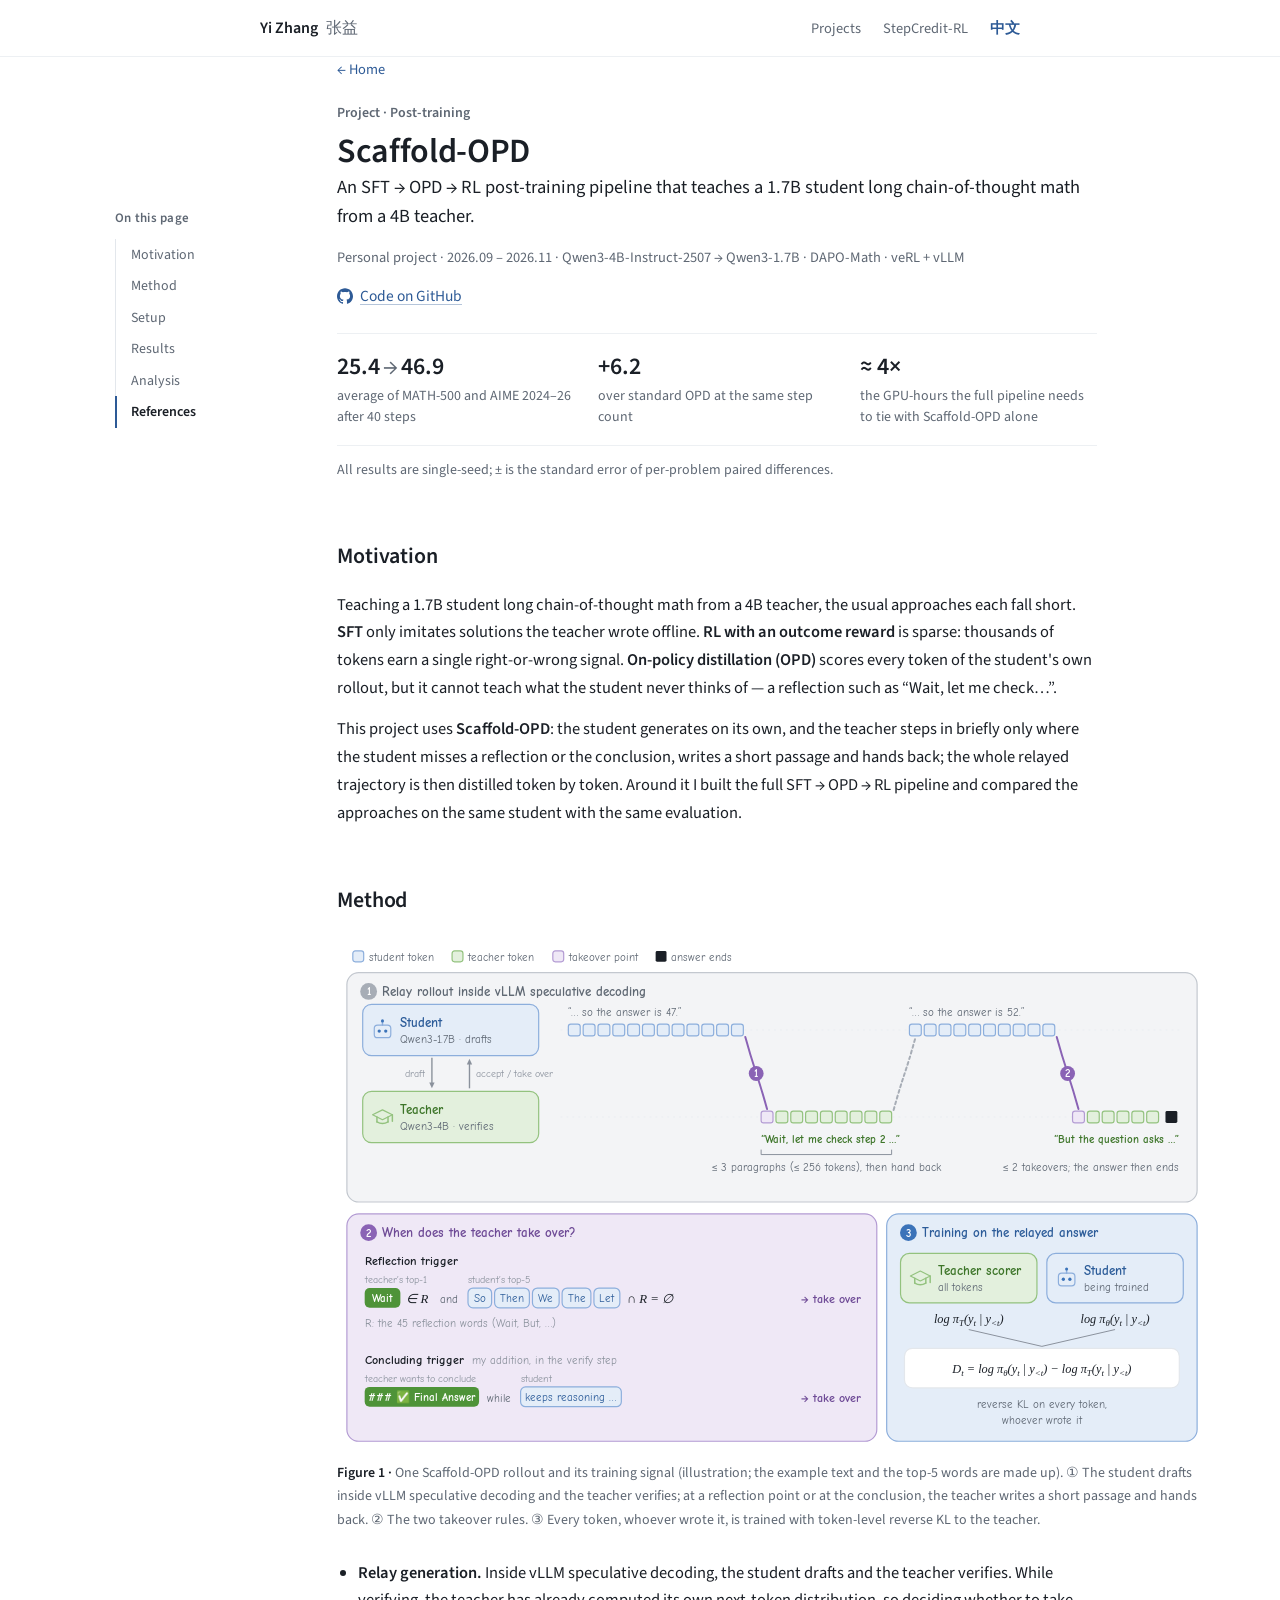
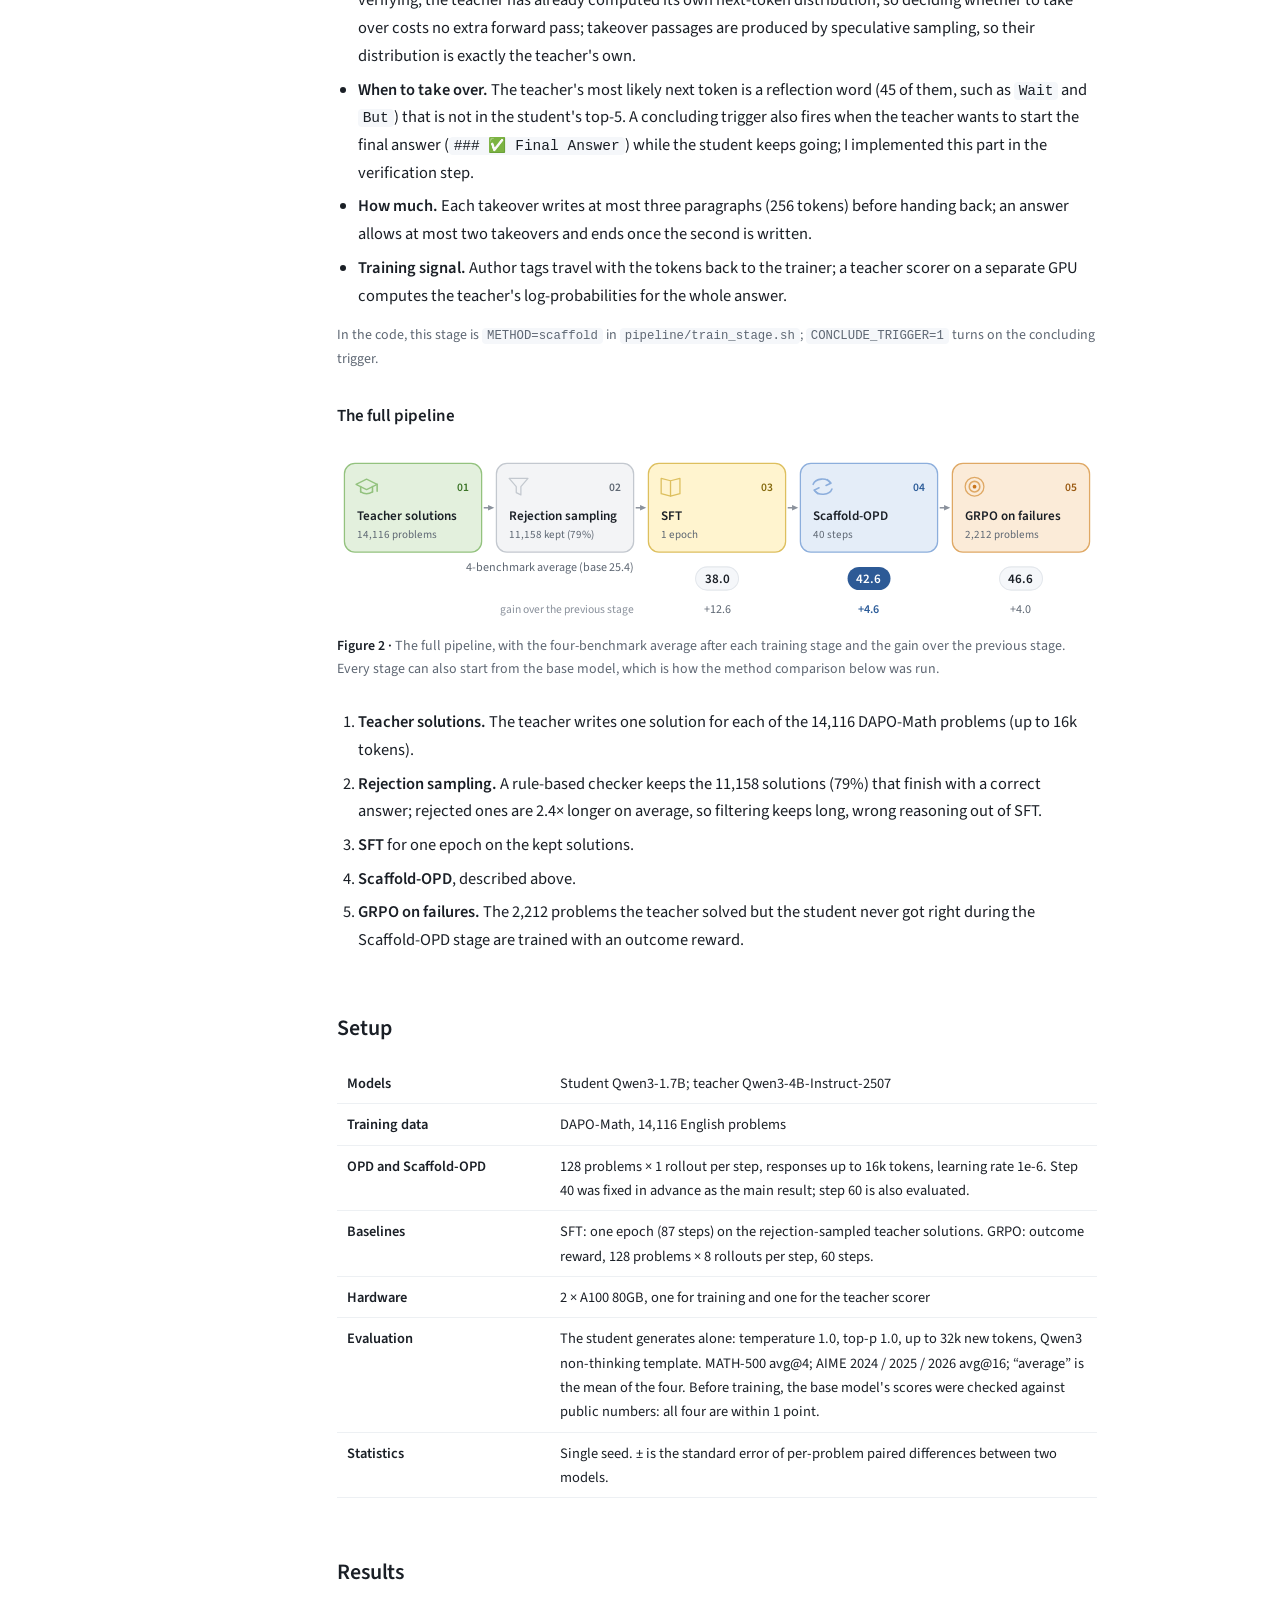
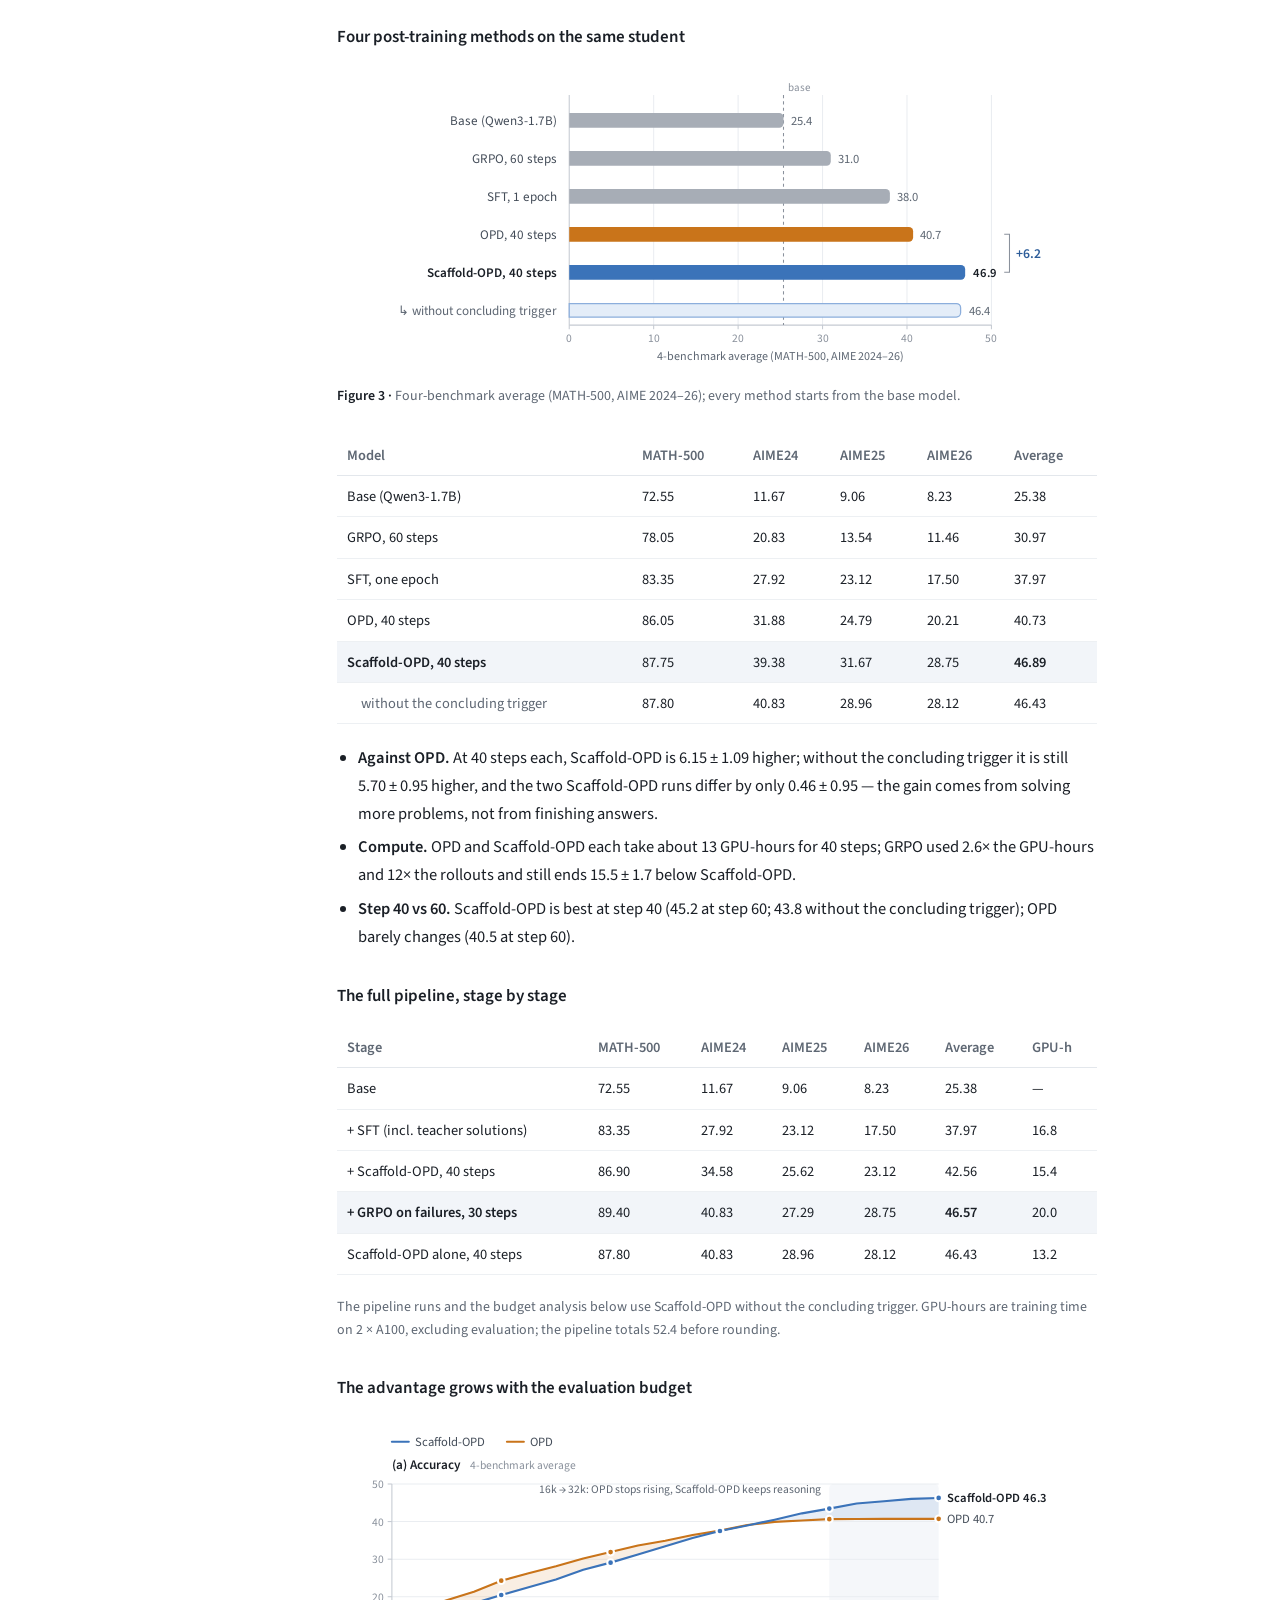
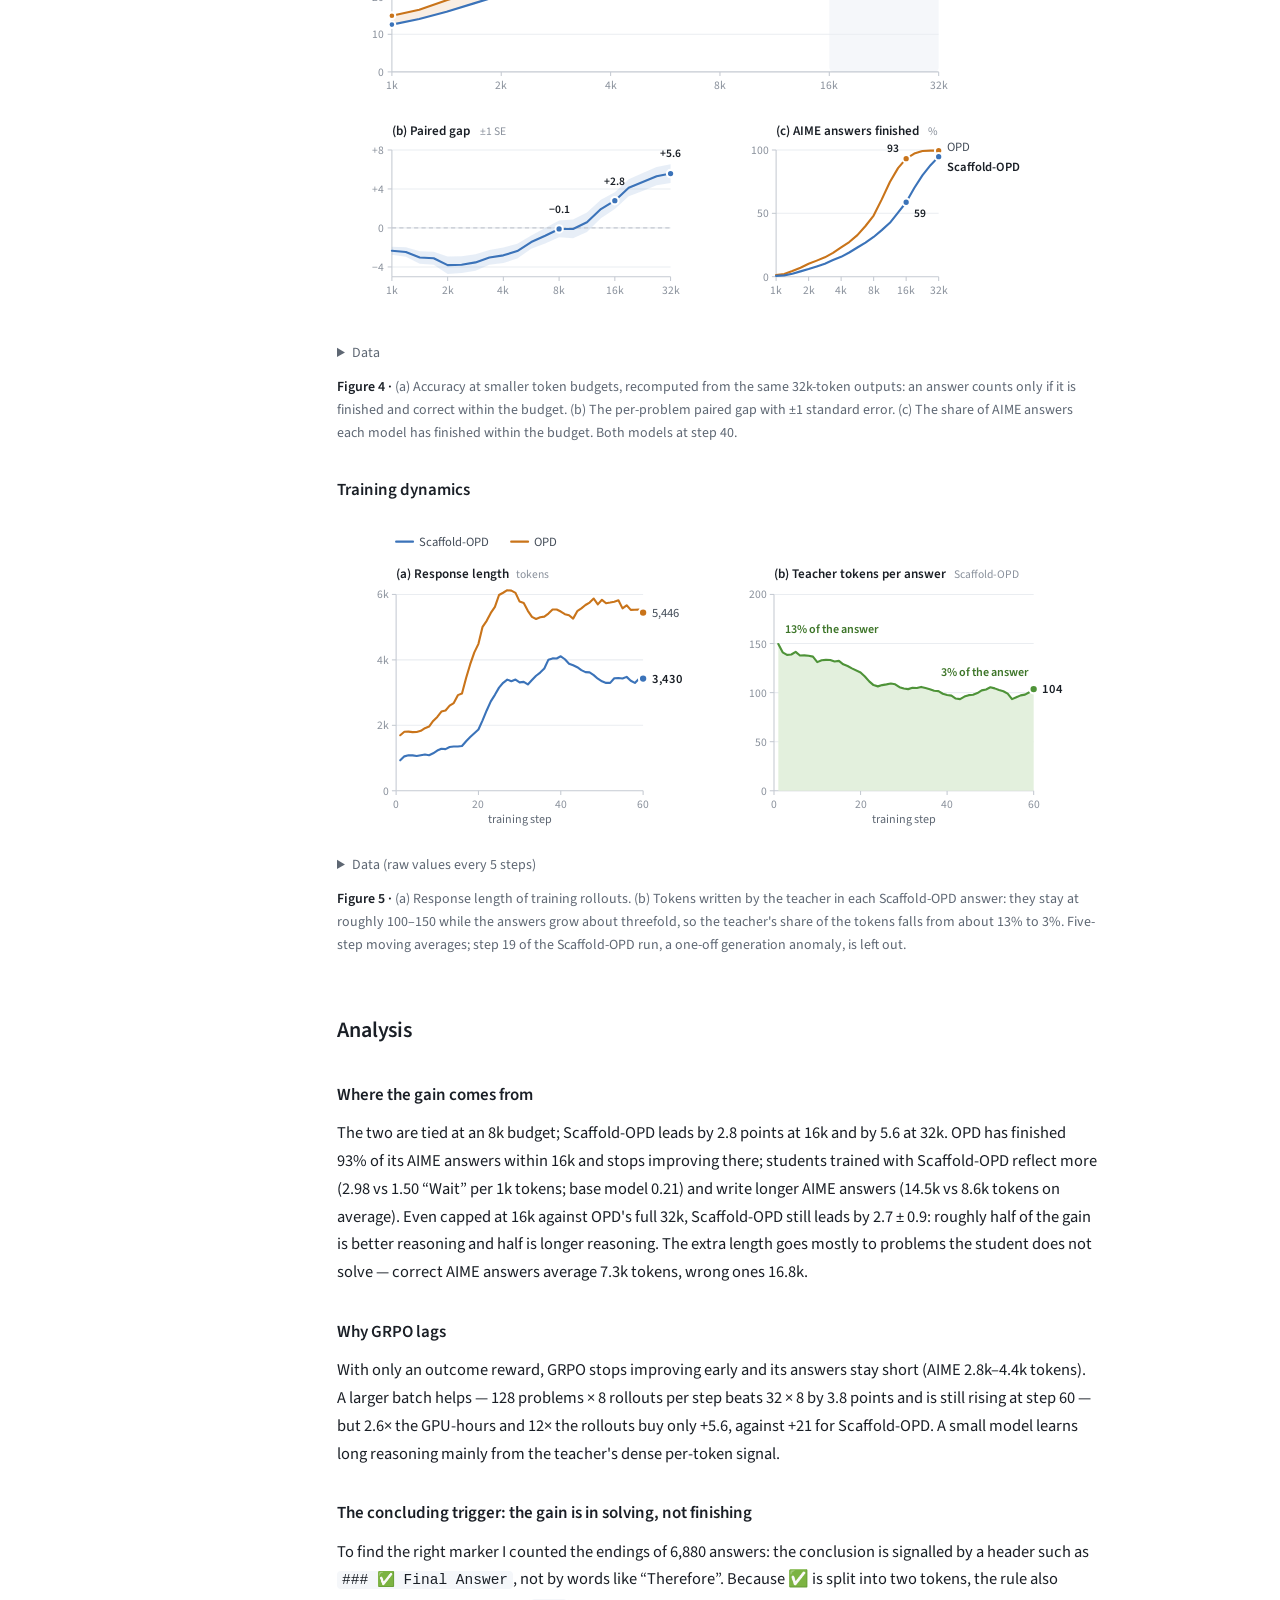
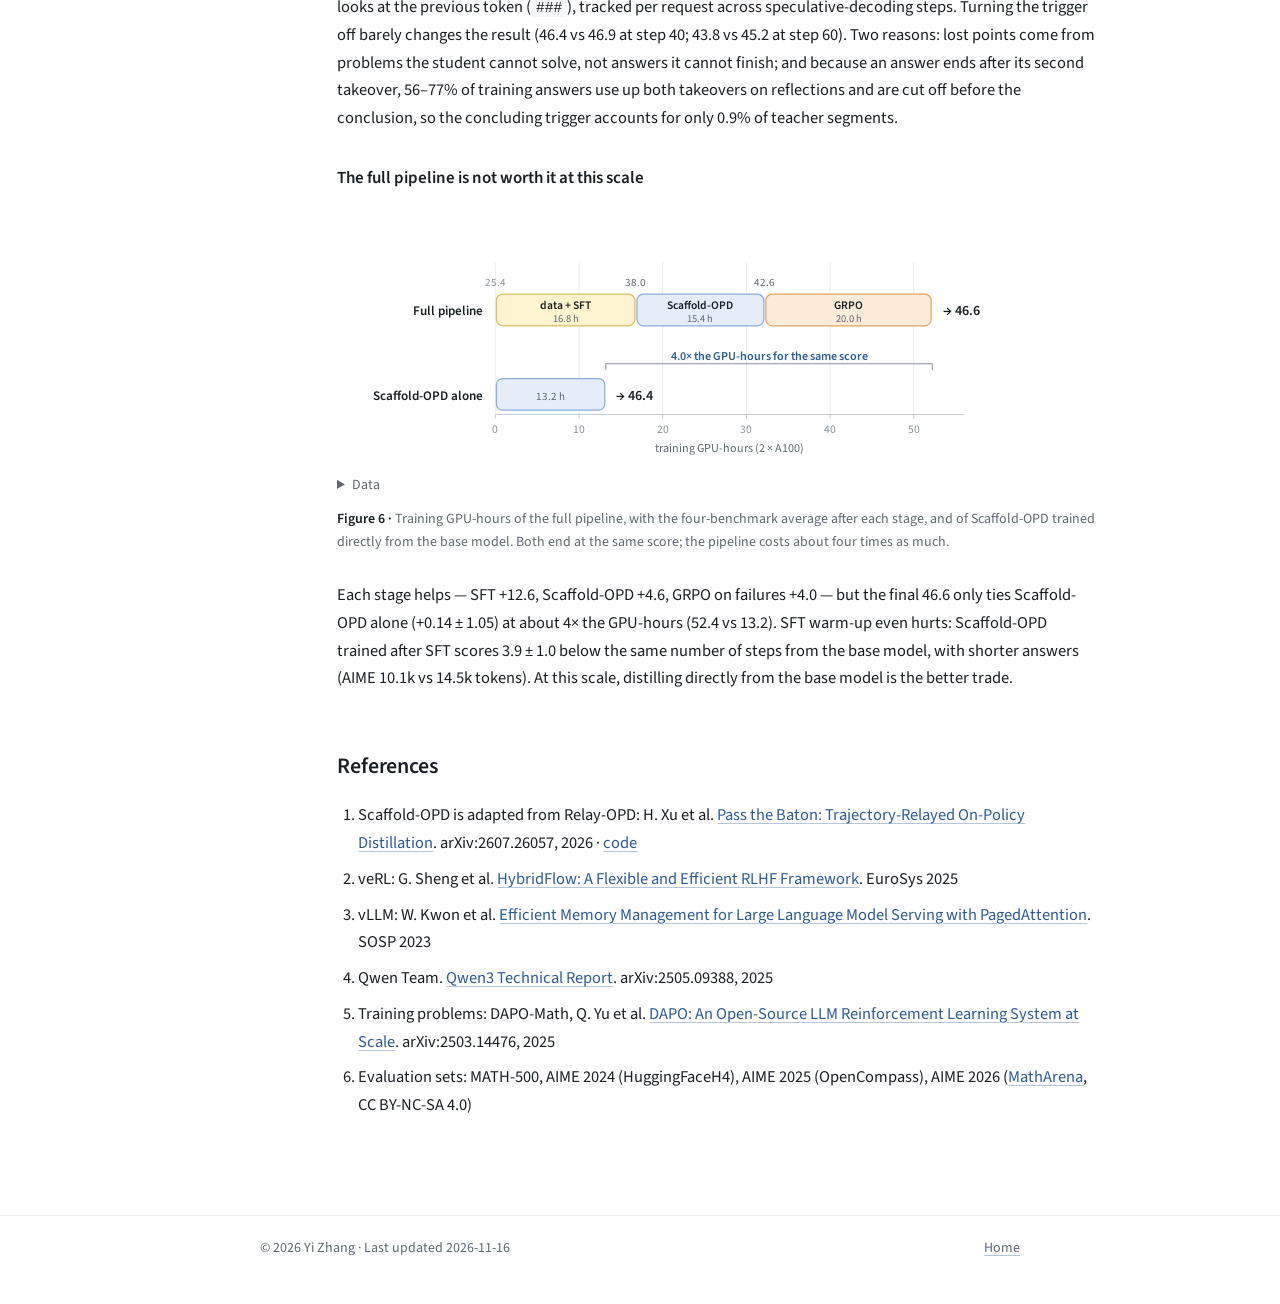
==== commit 1dc39b81: "Redesign the site and redraw every figure - Cleaner layout: one sans family (serif only for the name" ====
--- a/projects/scaffold-opd.html
+++ b/projects/scaffold-opd.html
@@ -15,6 +15,7 @@
 <meta name="theme-color" content="#2d5a96">
 <link rel="icon" href="../assets/img/favicon.svg" type="image/svg+xml">
 <link rel="apple-touch-icon" href="../assets/img/apple-touch-icon.png">
+<link rel="preload" href="../assets/fonts/YZSans-Regular.woff2" as="font" type="font/woff2" crossorigin>
 <link rel="stylesheet" href="../assets/css/site.css">
 </head>
 <body>
@@ -37,7 +38,7 @@
     <div class="label"><span lang="en">On this page</span><span lang="zh-CN">本页目录</span></div>
     <ol>
       <li><a href="#motivation"><span lang="en">Motivation</span><span lang="zh-CN">动机</span></a></li>
-      <li><a href="#pipeline"><span lang="en">Pipeline</span><span lang="zh-CN">流程</span></a></li>
+      <li><a href="#method"><span lang="en">Method</span><span lang="zh-CN">方法</span></a></li>
       <li><a href="#setup"><span lang="en">Setup</span><span lang="zh-CN">实验设置</span></a></li>
       <li><a href="#results"><span lang="en">Results</span><span lang="zh-CN">结果</span></a></li>
       <li><a href="#analysis"><span lang="en">Analysis</span><span lang="zh-CN">分析</span></a></li>
@@ -46,22 +47,14 @@
   </nav>
 
   <main class="article">
-    <p class="crumbs"><a href="../index.html#projects"><span lang="en">← All projects</span><span lang="zh-CN">← 全部项目</span></a></p>
+    <p class="crumbs"><a href="../index.html"><span lang="en">← Home</span><span lang="zh-CN">← 返回主页</span></a></p>
 
     <header class="article-head">
       <div class="kicker"><span lang="en">Project · Post-training</span><span lang="zh-CN">项目 · 后训练</span></div>
       <h1>Scaffold-OPD</h1>
-      <p class="lede"><span lang="en">An SFT → OPD → RL pipeline that teaches a 1.7B model long chain-of-thought math reasoning from a 4B teacher.</span><span lang="zh-CN">一条 SFT → OPD → RL 后训练流程：让 1.7B 模型向 4B 老师学会长链数学推理。</span></p>
-      <div class="meta-row">
-        <span class="tag"><span lang="en">Personal project</span><span lang="zh-CN">个人项目</span></span>
-        <span class="tag">2026.09 – 2026.11</span>
-        <span class="tag">Qwen3-4B-Instruct-2507 → Qwen3-1.7B</span>
-        <span class="tag">DAPO-Math</span>
-        <span class="tag">veRL + vLLM</span>
-      </div>
-      <div class="actions">
-        <a class="btn" href="https://github.com/Hey-Chillax/scaffold-opd"><svg class="icon solid" aria-hidden="true"><use href="#i-github"/></svg><span lang="en">Code on GitHub</span><span lang="zh-CN">GitHub 代码</span></a>
-      </div>
+      <p class="lede"><span lang="en">An SFT → OPD → RL post-training pipeline that teaches a 1.7B student long chain-of-thought math from a 4B teacher.</span><span lang="zh-CN">一条 SFT → OPD → RL 后训练流程：让 1.7B 学生向 4B 老师学会长链数学推理。</span></p>
+      <p class="meta-line"><span lang="en">Personal project</span><span lang="zh-CN">个人项目</span> · 2026.09 – 2026.11 · Qwen3-4B-Instruct-2507 → Qwen3-1.7B · DAPO-Math · veRL + vLLM</p>
+      <p class="actions"><a href="https://github.com/Hey-Chillax/scaffold-opd"><svg class="icon solid" aria-hidden="true"><use href="#i-github"/></svg><span lang="en">Code on GitHub</span><span lang="zh-CN">GitHub 代码</span></a></p>
       <div class="keystats">
         <div class="keystat"><div class="v">25.4<span class="arrow">→</span>46.9</div><div class="k"><span lang="en">average of MATH-500 and AIME 2024–26 after 40 steps</span><span lang="zh-CN">MATH-500 与 AIME 2024–26 平均分，训练 40 步</span></div></div>
         <div class="keystat"><div class="v">+6.2</div><div class="k"><span lang="en">over standard OPD at the same step count</span><span lang="zh-CN">高于同步数的标准 OPD</span></div></div>
@@ -70,7 +63,7 @@
       <p class="note" style="margin-top:12px"><span lang="en">All results are single-seed; ± is the standard error of per-problem paired differences.</span><span lang="zh-CN">以下结果均为单种子；± 是逐题配对差的标准误。</span></p>
       <ul class="toc">
         <li><a href="#motivation"><span lang="en">Motivation</span><span lang="zh-CN">动机</span></a></li>
-        <li><a href="#pipeline"><span lang="en">Pipeline</span><span lang="zh-CN">流程</span></a></li>
+        <li><a href="#method"><span lang="en">Method</span><span lang="zh-CN">方法</span></a></li>
         <li><a href="#setup"><span lang="en">Setup</span><span lang="zh-CN">实验设置</span></a></li>
         <li><a href="#results"><span lang="en">Results</span><span lang="zh-CN">结果</span></a></li>
         <li><a href="#analysis"><span lang="en">Analysis</span><span lang="zh-CN">分析</span></a></li>
@@ -79,87 +72,87 @@
     </header>
 
     <section id="motivation">
-      <h2 class="section-title"><span lang="en">Motivation</span><span lang="zh-CN">动机</span><span class="kicker">Motivation</span></h2>
-      <p lang="en">There are three common ways to teach a 1.7B model long chain-of-thought math from a 4B teacher, and each leaves a gap. <strong>SFT</strong> imitates the teacher's offline solutions — text the student would not have written itself. <strong>RL with an outcome reward</strong> is sparse: a solution thousands of tokens long earns a single right-or-wrong signal. <strong>On-policy distillation (OPD)</strong> has the teacher score every token of the student's own rollout, but it can only grade what the student already writes; a reflection the student never thinks of, such as “Wait, let me check…”, is never demonstrated.</p>
-      <p lang="zh-CN">让 1.7B 模型向 4B 老师学习长链数学推理，常见的三种做法各有缺口。<strong>SFT</strong> 模仿老师离线写好的解答，学到的不是学生自己会写的内容；<strong>结果奖励的 RL</strong> 太稀疏，几千 token 的解答只换来一个对错信号；<strong>在线蒸馏（OPD）</strong>让老师给学生自己 rollout 的每个 token 打分，却只能评价学生已经写出的内容，学生想不到的反思（如 “Wait, let me check…”）始终得不到示范。</p>
-      <p lang="en">The core stage of this pipeline uses <strong>Scaffold-OPD</strong>. While the student generates on its own, the teacher steps in only where the student misses a reflection or the conclusion, writes a short passage, and hands generation back; the whole relayed trajectory is then distilled token by token. Around it I built the full SFT → OPD → RL pipeline and compared the methods on the same student with the same evaluation.</p>
-      <p lang="zh-CN">本项目的核心阶段采用 <strong>Scaffold-OPD</strong>：学生自行生成，老师只在学生漏掉反思或收尾的地方介入，写一小段后交还给学生，再对整条接力轨迹做 token 级蒸馏。围绕这一阶段，我搭建了 SFT → OPD → RL 全流程，并在同一个学生、同一套评测上对比了各种方法。</p>
-    </section>
-
-    <section id="pipeline">
-      <h2 class="section-title"><span lang="en">Pipeline</span><span lang="zh-CN">流程</span><span class="kicker">Pipeline</span></h2>
-      <figure class="fig">
-        <div class="fig-body"><!-- fig:opd-pipeline --><svg class="viz v-lg" viewBox="0 0 720 126" width="720" height="126" role="img" aria-label="Scaffold-OPD pipeline with the 4-benchmark average after each stage" xmlns="http://www.w3.org/2000/svg"><rect x="11.0" y="6.0" width="126.0" height="68.0" rx="10" class="box"/><text x="23.0" y="24.0" font-size="10.5" letter-spacing="0.08em" class="t-faint">01</text><text x="23.0" y="44.0" font-size="12.5" class="t-strong"><tspan lang="en">Teacher solutions</tspan><tspan lang="zh-CN">老师解答</tspan></text><text x="23.0" y="61.0" font-size="11" class="t-muted"><tspan lang="en">14,116 problems</tspan><tspan lang="zh-CN">14,116 道题</tspan></text><rect x="41.8" y="92.0" width="64.4" height="22.0" rx="11" class="box-soft"/><text x="74.0" y="107.0" font-size="11.5" text-anchor="middle" class="t-muted"><tspan lang="en">base 25.4</tspan><tspan lang="zh-CN">基座 25.4</tspan></text><rect x="154.0" y="6.0" width="126.0" height="68.0" rx="10" class="box"/><text x="166.0" y="24.0" font-size="10.5" letter-spacing="0.08em" class="t-faint">02</text><text x="166.0" y="44.0" font-size="12.5" class="t-strong"><tspan lang="en">Rejection sampling</tspan><tspan lang="zh-CN">拒绝采样</tspan></text><text x="166.0" y="61.0" font-size="11" class="t-muted"><tspan lang="en">79% kept</tspan><tspan lang="zh-CN">保留 79%</tspan></text><line x1="140.0" y1="40.0" x2="151.0" y2="40.0" class="arrow"/><path d="M147.4,36.5 L150.6,40.0 L147.4,43.5" class="arrow" fill="none" stroke-linecap="round" stroke-linejoin="round"/><rect x="297.0" y="6.0" width="126.0" height="68.0" rx="10" class="box"/><text x="309.0" y="24.0" font-size="10.5" letter-spacing="0.08em" class="t-faint">03</text><text x="309.0" y="44.0" font-size="12.5" class="t-strong">SFT</text><text x="309.0" y="61.0" font-size="11" class="t-muted"><tspan lang="en">1 epoch</tspan><tspan lang="zh-CN">1 轮</tspan></text><line x1="283.0" y1="40.0" x2="294.0" y2="40.0" class="arrow"/><path d="M290.4,36.5 L293.6,40.0 L290.4,43.5" class="arrow" fill="none" stroke-linecap="round" stroke-linejoin="round"/><rect x="340.1" y="92.0" width="39.8" height="22.0" rx="11" class="box-soft"/><text x="360.0" y="107.0" font-size="12" text-anchor="middle" class="t-strong">38.0</text><rect x="440.0" y="6.0" width="126.0" height="68.0" rx="10" class="box-key"/><text x="452.0" y="24.0" font-size="10.5" letter-spacing="0.08em" class="t-accent">04</text><text x="452.0" y="44.0" font-size="12.5" class="t-strong">Scaffold-OPD</text><text x="452.0" y="61.0" font-size="11" class="t-muted"><tspan lang="en">40 steps</tspan><tspan lang="zh-CN">40 步</tspan></text><line x1="426.0" y1="40.0" x2="437.0" y2="40.0" class="arrow"/><path d="M433.4,36.5 L436.6,40.0 L433.4,43.5" class="arrow" fill="none" stroke-linecap="round" stroke-linejoin="round"/><rect x="483.1" y="92.0" width="39.8" height="22.0" rx="11" class="box-fill"/><text x="503.0" y="107.0" font-size="12" text-anchor="middle" class="t-on">42.6</text><rect x="583.0" y="6.0" width="126.0" height="68.0" rx="10" class="box"/><text x="595.0" y="24.0" font-size="10.5" letter-spacing="0.08em" class="t-faint">05</text><text x="595.0" y="44.0" font-size="12.5" class="t-strong"><tspan lang="en">GRPO on failures</tspan><tspan lang="zh-CN">错题回流 GRPO</tspan></text><text x="595.0" y="61.0" font-size="11" class="t-muted"><tspan lang="en">2,212 problems</tspan><tspan lang="zh-CN">2,212 道题</tspan></text><line x1="569.0" y1="40.0" x2="580.0" y2="40.0" class="arrow"/><path d="M576.4,36.5 L579.6,40.0 L576.4,43.5" class="arrow" fill="none" stroke-linecap="round" stroke-linejoin="round"/><rect x="626.1" y="92.0" width="39.8" height="22.0" rx="11" class="box-soft"/><text x="646.0" y="107.0" font-size="12" text-anchor="middle" class="t-strong">46.6</text></svg><svg class="viz v-sm" viewBox="0 0 360 310" width="360" height="310" role="img" aria-label="Scaffold-OPD pipeline with the 4-benchmark average after each stage" xmlns="http://www.w3.org/2000/svg"><rect x="8.0" y="6.0" width="344.0" height="50.0" rx="10" class="box"/><text x="22.0" y="27.0" font-size="10.5" letter-spacing="0.08em" class="t-faint">01</text><text x="48.0" y="27.0" font-size="12.5" class="t-strong"><tspan lang="en">Teacher solutions</tspan><tspan lang="zh-CN">老师解答</tspan></text><text x="48.0" y="44.0" font-size="11" class="t-muted"><tspan lang="en">14,116 problems</tspan><tspan lang="zh-CN">14,116 道题</tspan></text><rect x="275.6" y="20.0" width="64.4" height="22.0" rx="11" class="box-soft"/><text x="307.8" y="35.0" font-size="12" text-anchor="middle" class="t-muted"><tspan lang="en">base 25.4</tspan><tspan lang="zh-CN">基座 25.4</tspan></text><rect x="8.0" y="68.0" width="344.0" height="50.0" rx="10" class="box"/><text x="22.0" y="89.0" font-size="10.5" letter-spacing="0.08em" class="t-faint">02</text><text x="48.0" y="89.0" font-size="12.5" class="t-strong"><tspan lang="en">Rejection sampling</tspan><tspan lang="zh-CN">拒绝采样</tspan></text><text x="48.0" y="106.0" font-size="11" class="t-muted"><tspan lang="en">79% kept</tspan><tspan lang="zh-CN">保留 79%</tspan></text><path d="M178.4,58.5 L181.6,62.0 L178.4,65.5" class="arrow" fill="none" stroke-linecap="round" stroke-linejoin="round"/><rect x="8.0" y="130.0" width="344.0" height="50.0" rx="10" class="box"/><text x="22.0" y="151.0" font-size="10.5" letter-spacing="0.08em" class="t-faint">03</text><text x="48.0" y="151.0" font-size="12.5" class="t-strong">SFT</text><text x="48.0" y="168.0" font-size="11" class="t-muted"><tspan lang="en">1 epoch</tspan><tspan lang="zh-CN">1 轮</tspan></text><rect x="302.2" y="144.0" width="37.8" height="22.0" rx="11" class="box-soft"/><text x="321.1" y="159.0" font-size="12" text-anchor="middle" class="t-strong">38.0</text><path d="M178.4,120.5 L181.6,124.0 L178.4,127.5" class="arrow" fill="none" stroke-linecap="round" stroke-linejoin="round"/><rect x="8.0" y="192.0" width="344.0" height="50.0" rx="10" class="box-key"/><text x="22.0" y="213.0" font-size="10.5" letter-spacing="0.08em" class="t-accent">04</text><text x="48.0" y="213.0" font-size="12.5" class="t-strong">Scaffold-OPD</text><text x="48.0" y="230.0" font-size="11" class="t-muted"><tspan lang="en">40 steps</tspan><tspan lang="zh-CN">40 步</tspan></text><rect x="302.2" y="206.0" width="37.8" height="22.0" rx="11" class="box-fill"/><text x="321.1" y="221.0" font-size="12" text-anchor="middle" class="t-on">42.6</text><path d="M178.4,182.5 L181.6,186.0 L178.4,189.5" class="arrow" fill="none" stroke-linecap="round" stroke-linejoin="round"/><rect x="8.0" y="254.0" width="344.0" height="50.0" rx="10" class="box"/><text x="22.0" y="275.0" font-size="10.5" letter-spacing="0.08em" class="t-faint">05</text><text x="48.0" y="275.0" font-size="12.5" class="t-strong"><tspan lang="en">GRPO on failures</tspan><tspan lang="zh-CN">错题回流 GRPO</tspan></text><text x="48.0" y="292.0" font-size="11" class="t-muted"><tspan lang="en">2,212 problems</tspan><tspan lang="zh-CN">2,212 道题</tspan></text><rect x="302.2" y="268.0" width="37.8" height="22.0" rx="11" class="box-soft"/><text x="321.1" y="283.0" font-size="12" text-anchor="middle" class="t-strong">46.6</text><path d="M178.4,244.5 L181.6,248.0 L178.4,251.5" class="arrow" fill="none" stroke-linecap="round" stroke-linejoin="round"/></svg><!-- /fig:opd-pipeline --></div>
-        <figcaption><span lang="en">The pipeline. Each training stage ends with an evaluation; the numbers are the 4-benchmark average after that stage. Every stage can also start from the base model, which is how the method comparison below was run.</span><span lang="zh-CN">全流程。每个训练阶段结束后都做一次评测，数字是该阶段后的 4 项平均分。每个阶段也可以直接从基座模型开始，下文的方法对比就是这样做的。</span></figcaption>
+      <h2><span lang="en">Motivation</span><span lang="zh-CN">动机</span></h2>
+      <p lang="en">Teaching a 1.7B student long chain-of-thought math from a 4B teacher, the usual approaches each fall short. <strong>SFT</strong> only imitates solutions the teacher wrote offline. <strong>RL with an outcome reward</strong> is sparse: thousands of tokens earn a single right-or-wrong signal. <strong>On-policy distillation (OPD)</strong> scores every token of the student's own rollout, but it cannot teach what the student never thinks of — a reflection such as “Wait, let me check…”.</p>
+      <p lang="zh-CN">让 1.7B 学生向 4B 老师学长链数学推理，常见做法各有短板：<strong>SFT</strong> 只模仿老师离线写好的解答；<strong>结果奖励的 RL</strong> 太稀疏，几千 token 只换来一个对错信号；<strong>在线蒸馏（OPD）</strong>能给学生自己写的每个 token 打分，却教不会学生想不到的东西，比如 “Wait, let me check…” 这样的反思。</p>
+      <p lang="en">This project uses <strong>Scaffold-OPD</strong>: the student generates on its own, and the teacher steps in briefly only where the student misses a reflection or the conclusion, writes a short passage and hands back; the whole relayed trajectory is then distilled token by token. Around it I built the full SFT → OPD → RL pipeline and compared the approaches on the same student with the same evaluation.</p>
+      <p lang="zh-CN">本项目采用 <strong>Scaffold-OPD</strong>：学生自行生成，老师只在学生漏掉反思或收尾时短暂接管，写一小段后交还，再对整条接力轨迹做 token 级蒸馏。围绕它，我搭建了 SFT → OPD → RL 全流程，在同一学生、同一评测下对比了各种做法。</p>
+    </section>
+
+    <section id="method">
+      <h2><span lang="en">Method</span><span lang="zh-CN">方法</span></h2>
+      <figure class="fig wide">
+        <div class="fig-body"><!-- fig:opd-takeover --><svg class="viz hand v-lg" viewBox="0 0 880 514" width="880" height="514" role="img" aria-label="Scaffold-OPD: relay rollout inside speculative decoding, the takeover triggers, and the token-level training signal" xmlns="http://www.w3.org/2000/svg"><g lang="en"><rect x="16.0" y="8.0" width="11.0" height="11.0" rx="2.5" class="pn-blue"/><text x="32.0" y="18.0" font-size="11.5" class="t-muted">student token</text><rect x="116.4" y="8.0" width="11.0" height="11.0" rx="2.5" class="pn-green"/><text x="132.4" y="18.0" font-size="11.5" class="t-muted">teacher token</text><rect x="218.3" y="8.0" width="11.0" height="11.0" rx="2.5" class="pn-purple"/><text x="234.3" y="18.0" font-size="11.5" class="t-muted">takeover point</text><rect x="322.3" y="8.0" width="11.0" height="11.0" rx="1.5" class="ink"/><text x="338.3" y="18.0" font-size="11.5" class="t-muted">answer ends</text></g><g lang="zh-CN"><rect x="16.0" y="8.0" width="11.0" height="11.0" rx="2.5" class="pn-blue"/><text x="32.0" y="18.0" font-size="11.5" class="t-muted">学生 token</text><rect x="103.9" y="8.0" width="11.0" height="11.0" rx="2.5" class="pn-green"/><text x="119.9" y="18.0" font-size="11.5" class="t-muted">老师 token</text><rect x="191.8" y="8.0" width="11.0" height="11.0" rx="2.5" class="pn-purple"/><text x="207.8" y="18.0" font-size="11.5" class="t-muted">接管点</text><rect x="260.3" y="8.0" width="11.0" height="11.0" rx="1.5" class="ink"/><text x="276.3" y="18.0" font-size="11.5" class="t-muted">回答结束</text></g><rect x="10.0" y="30.0" width="860.0" height="232.0" rx="12" class="pn-gray"/><circle cx="32.0" cy="49.0" r="8.5" class="s3"/><text x="32.0" y="52.9" font-size="11" text-anchor="middle" font-weight="700" class="t-on">1</text><text x="46.0" y="53.5" font-size="13" font-weight="700" class="tx-gray"><tspan lang="en">Relay rollout inside vLLM speculative decoding</tspan><tspan lang="zh-CN">vLLM 投机解码中的接力生成</tspan></text><rect x="26.0" y="62.0" width="178.0" height="52.0" rx="9" class="pn-blue"/><rect x="37.7" y="83.0" width="16.7" height="12.8" rx="3.3333333333333335" class="pn-blue" stroke-width="1.5" stroke-linejoin="round" stroke-linecap="round"/><circle cx="42.7" cy="89.1" r="1.6666666666666667" class="s1"/><circle cx="49.3" cy="89.1" r="1.6666666666666667" class="s1"/><path d="M46.0,83.0 L46.0,79.7" class="ln-blue" stroke-width="1.5" stroke-linejoin="round" stroke-linecap="round"/><circle cx="46.0" cy="78.8" r="1.5555555555555556" class="s1"/><text x="64.0" y="85.0" font-size="13" font-weight="700" class="tx-blue"><tspan lang="en">Student</tspan><tspan lang="zh-CN">学生</tspan></text><text x="64.0" y="101.0" font-size="11" class="t-muted"><tspan lang="en">Qwen3-1.7B · drafts</tspan><tspan lang="zh-CN">Qwen3-1.7B · 写草稿</tspan></text><rect x="26.0" y="150.0" width="178.0" height="52.0" rx="9" class="pn-green"/><path d="M36.0,173.8 L46.0,168.8 L56.0,173.8 L46.0,178.8 Z" class="pn-green" stroke-width="1.5" stroke-linejoin="round" stroke-linecap="round"/><path d="M40.4,176.0 L40.4,181.0 M51.6,176.0 L51.6,181.0" class="ln-green" stroke-width="1.5" stroke-linejoin="round" stroke-linecap="round"/><path d="M40.4,181.0 Q46.0,184.3 51.6,181.0" class="ln-green" stroke-width="1.5" stroke-linejoin="round" stroke-linecap="round"/><path d="M56.0,173.8 L56.0,180.4" class="ln-green" stroke-width="1.5" stroke-linejoin="round" stroke-linecap="round"/><text x="64.0" y="173.0" font-size="13" font-weight="700" class="tx-green"><tspan lang="en">Teacher</tspan><tspan lang="zh-CN">老师</tspan></text><text x="64.0" y="189.0" font-size="11" class="t-muted"><tspan lang="en">Qwen3-4B · verifies</tspan><tspan lang="zh-CN">Qwen3-4B · 验证</tspan></text><line x1="96.0" y1="116.0" x2="96.0" y2="141.8" class="arrow"/><path d="M96.0,147.0 L93.3,141.1 L98.7,141.1 Z" class="arrow-head"/><line x1="134.0" y1="147.0" x2="134.0" y2="122.2" class="arrow"/><path d="M134.0,117.0 L136.7,122.9 L131.3,122.9 Z" class="arrow-head"/><text x="89.0" y="136.0" font-size="10.5" text-anchor="end" class="t-faint"><tspan lang="en">draft</tspan><tspan lang="zh-CN">草稿</tspan></text><text x="141.0" y="136.0" font-size="10.5" class="t-faint"><tspan lang="en">accept / take over</tspan><tspan lang="zh-CN">接受 / 接管</tspan></text><line x1="226.0" y1="88.0" x2="854.0" y2="88.0" class="grid" stroke-dasharray="2 4"/><line x1="226.0" y1="176.0" x2="854.0" y2="176.0" class="grid" stroke-dasharray="2 4"/><rect x="234.0" y="82.0" width="12.0" height="12.0" rx="2.5" class="pn-blue"/><rect x="249.0" y="82.0" width="12.0" height="12.0" rx="2.5" class="pn-blue"/><rect x="264.0" y="82.0" width="12.0" height="12.0" rx="2.5" class="pn-blue"/><rect x="279.0" y="82.0" width="12.0" height="12.0" rx="2.5" class="pn-blue"/><rect x="294.0" y="82.0" width="12.0" height="12.0" rx="2.5" class="pn-blue"/><rect x="309.0" y="82.0" width="12.0" height="12.0" rx="2.5" class="pn-blue"/><rect x="324.0" y="82.0" width="12.0" height="12.0" rx="2.5" class="pn-blue"/><rect x="339.0" y="82.0" width="12.0" height="12.0" rx="2.5" class="pn-blue"/><rect x="354.0" y="82.0" width="12.0" height="12.0" rx="2.5" class="pn-blue"/><rect x="369.0" y="82.0" width="12.0" height="12.0" rx="2.5" class="pn-blue"/><rect x="384.0" y="82.0" width="12.0" height="12.0" rx="2.5" class="pn-blue"/><rect x="399.0" y="82.0" width="12.0" height="12.0" rx="2.5" class="pn-blue"/><rect x="429.0" y="170.0" width="12.0" height="12.0" rx="2.5" class="pn-purple"/><rect x="444.0" y="170.0" width="12.0" height="12.0" rx="2.5" class="pn-green"/><rect x="459.0" y="170.0" width="12.0" height="12.0" rx="2.5" class="pn-green"/><rect x="474.0" y="170.0" width="12.0" height="12.0" rx="2.5" class="pn-green"/><rect x="489.0" y="170.0" width="12.0" height="12.0" rx="2.5" class="pn-green"/><rect x="504.0" y="170.0" width="12.0" height="12.0" rx="2.5" class="pn-green"/><rect x="519.0" y="170.0" width="12.0" height="12.0" rx="2.5" class="pn-green"/><rect x="534.0" y="170.0" width="12.0" height="12.0" rx="2.5" class="pn-green"/><rect x="549.0" y="170.0" width="12.0" height="12.0" rx="2.5" class="pn-green"/><rect x="579.0" y="82.0" width="12.0" height="12.0" rx="2.5" class="pn-blue"/><rect x="594.0" y="82.0" width="12.0" height="12.0" rx="2.5" class="pn-blue"/><rect x="609.0" y="82.0" width="12.0" height="12.0" rx="2.5" class="pn-blue"/><rect x="624.0" y="82.0" width="12.0" height="12.0" rx="2.5" class="pn-blue"/><rect x="639.0" y="82.0" width="12.0" height="12.0" rx="2.5" class="pn-blue"/><rect x="654.0" y="82.0" width="12.0" height="12.0" rx="2.5" class="pn-blue"/><rect x="669.0" y="82.0" width="12.0" height="12.0" rx="2.5" class="pn-blue"/><rect x="684.0" y="82.0" width="12.0" height="12.0" rx="2.5" class="pn-blue"/><rect x="699.0" y="82.0" width="12.0" height="12.0" rx="2.5" class="pn-blue"/><rect x="714.0" y="82.0" width="12.0" height="12.0" rx="2.5" class="pn-blue"/><rect x="744.0" y="170.0" width="12.0" height="12.0" rx="2.5" class="pn-purple"/><rect x="759.0" y="170.0" width="12.0" height="12.0" rx="2.5" class="pn-green"/><rect x="774.0" y="170.0" width="12.0" height="12.0" rx="2.5" class="pn-green"/><rect x="789.0" y="170.0" width="12.0" height="12.0" rx="2.5" class="pn-green"/><rect x="804.0" y="170.0" width="12.0" height="12.0" rx="2.5" class="pn-green"/><rect x="819.0" y="170.0" width="12.0" height="12.0" rx="2.5" class="pn-green"/><rect x="838.0" y="170.0" width="12.0" height="12.0" rx="1.5" class="ink"/><path d="M413.0,95.0 C423.0,131.5 425.0,131.5 435.0,168.0" class="line l4" fill="none" stroke-width="1.6"/><path d="M563.0,169.0 C573.0,132.5 575.0,132.5 585.0,96.0" class="line l3" fill="none" stroke-width="1.6" stroke-dasharray="3 3"/><path d="M728.0,95.0 C738.0,131.5 740.0,131.5 750.0,168.0" class="line l4" fill="none" stroke-width="1.6"/><circle cx="424.0" cy="132.0" r="7.5" class="s4"/><text x="424.0" y="135.9" font-size="11" text-anchor="middle" font-weight="700" class="t-on">1</text><circle cx="739.0" cy="132.0" r="7.5" class="s4"/><text x="739.0" y="135.9" font-size="11" text-anchor="middle" font-weight="700" class="t-on">2</text><text x="234.0" y="74.0" font-size="11.5" class="t-muted"><tspan lang="en">“… so the answer is 47.”</tspan><tspan lang="zh-CN">“……所以答案是 47。”</tspan></text><text x="579.0" y="74.0" font-size="11.5" class="t-muted"><tspan lang="en">“… so the answer is 52.”</tspan><tspan lang="zh-CN">“……所以答案是 52。”</tspan></text><text x="429.0" y="202.0" font-size="11.5" font-weight="700" class="tx-green">“Wait, let me check step 2 …”</text><text x="852.0" y="202.0" font-size="11.5" text-anchor="end" font-weight="700" class="tx-green">“But the question asks …”</text><path d="M429.0,209.0 V214.0 H561.0 V209.0" class="leader"/><text x="495.0" y="231.0" font-size="11" text-anchor="middle" class="t-muted"><tspan lang="en">≤ 3 paragraphs (≤ 256 tokens), then hand back</tspan><tspan lang="zh-CN">最多写 3 段（≤ 256 token）后交还</tspan></text><text x="852.0" y="231.0" font-size="11" text-anchor="end" class="t-muted"><tspan lang="en">≤ 2 takeovers; the answer then ends</tspan><tspan lang="zh-CN">最多接管 2 次，之后回答结束</tspan></text><rect x="10.0" y="274.0" width="536.0" height="230.0" rx="12" class="pn-purple"/><circle cx="32.0" cy="293.0" r="8.5" class="s4"/><text x="32.0" y="296.9" font-size="11" text-anchor="middle" font-weight="700" class="t-on">2</text><text x="46.0" y="297.5" font-size="13" font-weight="700" class="tx-purple"><tspan lang="en">When does the teacher take over?</tspan><tspan lang="zh-CN">老师何时接管？</tspan></text><g lang="en"><text x="28.0" y="326.0" font-size="12.5" class="t-strong">Reflection trigger</text><text x="28.0" y="344.0" font-size="10.5" class="t-faint">teacher’s top-1</text><rect x="28.0" y="349.0" width="36.1" height="20.0" rx="5" class="s5"/><text x="46.1" y="363.1" font-size="11.5" text-anchor="middle" class="t-on">Wait</text><text x="70.1" y="364.0" font-size="13" class="math ink">∈ R</text><text x="104.1" y="364.0" font-size="11.5" class="t-muted">and</text><text x="132.5" y="344.0" font-size="10.5" class="t-faint">student’s top-5</text><rect x="132.5" y="349.0" width="23.9" height="20.0" rx="5" class="pn-blue"/><text x="144.5" y="363.0" font-size="11" text-anchor="middle" class="tx-blue">So</text><rect x="159.4" y="349.0" width="35.2" height="20.0" rx="5" class="pn-blue"/><text x="177.0" y="363.0" font-size="11" text-anchor="middle" class="tx-blue">Then</text><rect x="197.7" y="349.0" width="27.0" height="20.0" rx="5" class="pn-blue"/><text x="211.2" y="363.0" font-size="11" text-anchor="middle" class="tx-blue">We</text><rect x="227.7" y="349.0" width="29.1" height="20.0" rx="5" class="pn-blue"/><text x="242.3" y="363.0" font-size="11" text-anchor="middle" class="tx-blue">The</text><rect x="259.9" y="349.0" width="26.2" height="20.0" rx="5" class="pn-blue"/><text x="272.9" y="363.0" font-size="11" text-anchor="middle" class="tx-blue">Let</text><text x="293.0" y="364.0" font-size="13" class="math ink">∩ R = ∅</text><text x="530.0" y="364.0" font-size="12.5" text-anchor="end" font-weight="700" class="tx-purple">→ take over</text><text x="28.0" y="388.0" font-size="11" class="t-faint">R: the 45 reflection words (Wait, But, …)</text><text x="28.0" y="426.0" font-size="12.5" class="t-strong">Concluding trigger</text><text x="136.8" y="426.0" font-size="11" class="t-faint">my addition, in the verify step</text><text x="28.0" y="444.0" font-size="10.5" class="t-faint">teacher wants to conclude</text><rect x="28.0" y="449.0" width="115.7" height="20.0" rx="5" class="s5"/><text x="85.9" y="463.1" font-size="11.5" text-anchor="middle" class="t-on">### ✅ Final Answer</text><text x="151.7" y="464.0" font-size="11.5" class="t-muted">while</text><text x="185.7" y="444.0" font-size="10.5" class="t-faint">student</text><rect x="185.7" y="449.0" width="101.9" height="20.0" rx="5" class="pn-blue"/><text x="236.6" y="463.0" font-size="11" text-anchor="middle" class="tx-blue">keeps reasoning …</text><text x="530.0" y="464.0" font-size="12.5" text-anchor="end" font-weight="700" class="tx-purple">→ take over</text></g><g lang="zh-CN"><text x="28.0" y="326.0" font-size="12.5" class="t-strong">反思触发</text><text x="28.0" y="344.0" font-size="10.5" class="t-faint">老师 top-1</text><rect x="28.0" y="349.0" width="36.1" height="20.0" rx="5" class="s5"/><text x="46.1" y="363.1" font-size="11.5" text-anchor="middle" class="t-on">Wait</text><text x="70.1" y="364.0" font-size="13" class="math ink">∈ R</text><text x="104.1" y="364.0" font-size="11.5" class="t-muted">且</text><text x="125.6" y="344.0" font-size="10.5" class="t-faint">学生 top-5</text><rect x="125.6" y="349.0" width="23.9" height="20.0" rx="5" class="pn-blue"/><text x="137.6" y="363.0" font-size="11" text-anchor="middle" class="tx-blue">So</text><rect x="152.5" y="349.0" width="35.2" height="20.0" rx="5" class="pn-blue"/><text x="170.2" y="363.0" font-size="11" text-anchor="middle" class="tx-blue">Then</text><rect x="190.8" y="349.0" width="27.0" height="20.0" rx="5" class="pn-blue"/><text x="204.3" y="363.0" font-size="11" text-anchor="middle" class="tx-blue">We</text><rect x="220.8" y="349.0" width="29.1" height="20.0" rx="5" class="pn-blue"/><text x="235.4" y="363.0" font-size="11" text-anchor="middle" class="tx-blue">The</text><rect x="253.0" y="349.0" width="26.2" height="20.0" rx="5" class="pn-blue"/><text x="266.0" y="363.0" font-size="11" text-anchor="middle" class="tx-blue">Let</text><text x="286.1" y="364.0" font-size="13" class="math ink">∩ R = ∅</text><text x="530.0" y="364.0" font-size="12.5" text-anchor="end" font-weight="700" class="tx-purple">→ 接管</text><text x="28.0" y="388.0" font-size="11" class="t-faint">R：45 个反思词（Wait、But 等）</text><text x="28.0" y="426.0" font-size="12.5" class="t-strong">收尾触发</text><text x="86.0" y="426.0" font-size="11" class="t-faint">我在验证步中实现</text><text x="28.0" y="444.0" font-size="10.5" class="t-faint">老师想开始收尾</text><rect x="28.0" y="449.0" width="115.7" height="20.0" rx="5" class="s5"/><text x="85.9" y="463.1" font-size="11.5" text-anchor="middle" class="t-on">### ✅ Final Answer</text><text x="151.7" y="464.0" font-size="11.5" class="t-muted">而</text><text x="173.2" y="444.0" font-size="10.5" class="t-faint">学生</text><rect x="173.2" y="449.0" width="83.6" height="20.0" rx="5" class="pn-blue"/><text x="215.0" y="463.0" font-size="11" text-anchor="middle" class="tx-blue">还在往下写……</text><text x="530.0" y="464.0" font-size="12.5" text-anchor="end" font-weight="700" class="tx-purple">→ 接管</text></g><rect x="556.0" y="274.0" width="314.0" height="230.0" rx="12" class="pn-blue"/><circle cx="578.0" cy="293.0" r="8.5" class="s1"/><text x="578.0" y="296.9" font-size="11" text-anchor="middle" font-weight="700" class="t-on">3</text><text x="592.0" y="297.5" font-size="13" font-weight="700" class="tx-blue"><tspan lang="en">Training on the relayed answer</tspan><tspan lang="zh-CN">在接力回答上训练</tspan></text><rect x="570.0" y="314.0" width="138.0" height="50.0" rx="9" class="pn-green"/><path d="M580.0,336.8 L590.0,331.8 L600.0,336.8 L590.0,341.8 Z" class="pn-green" stroke-width="1.5" stroke-linejoin="round" stroke-linecap="round"/><path d="M584.4,339.0 L584.4,344.0 M595.6,339.0 L595.6,344.0" class="ln-green" stroke-width="1.5" stroke-linejoin="round" stroke-linecap="round"/><path d="M584.4,344.0 Q590.0,347.3 595.6,344.0" class="ln-green" stroke-width="1.5" stroke-linejoin="round" stroke-linecap="round"/><path d="M600.0,336.8 L600.0,343.4" class="ln-green" stroke-width="1.5" stroke-linejoin="round" stroke-linecap="round"/><text x="608.0" y="336.0" font-size="13" font-weight="700" class="tx-green"><tspan lang="en">Teacher scorer</tspan><tspan lang="zh-CN">老师打分器</tspan></text><text x="608.0" y="352.0" font-size="11" class="t-muted"><tspan lang="en">all tokens</tspan><tspan lang="zh-CN">整条回答</tspan></text><rect x="718.0" y="314.0" width="138.0" height="50.0" rx="9" class="pn-blue"/><rect x="729.7" y="334.0" width="16.7" height="12.8" rx="3.3333333333333335" class="pn-blue" stroke-width="1.5" stroke-linejoin="round" stroke-linecap="round"/><circle cx="734.7" cy="340.1" r="1.6666666666666667" class="s1"/><circle cx="741.3" cy="340.1" r="1.6666666666666667" class="s1"/><path d="M738.0,334.0 L738.0,330.7" class="ln-blue" stroke-width="1.5" stroke-linejoin="round" stroke-linecap="round"/><circle cx="738.0" cy="329.8" r="1.5555555555555556" class="s1"/><text x="756.0" y="336.0" font-size="13" font-weight="700" class="tx-blue"><tspan lang="en">Student</tspan><tspan lang="zh-CN">学生</tspan></text><text x="756.0" y="352.0" font-size="11" class="t-muted"><tspan lang="en">being trained</tspan><tspan lang="zh-CN">正在训练</tspan></text><text x="639.0" y="384.0" font-size="12.5" class="math ink" text-anchor="middle">log π<tspan dy="3.5" font-size="9.0">T</tspan><tspan dy="-3.5">(y</tspan><tspan dy="3.5" font-size="9.0">t</tspan><tspan dy="-3.5"> | y</tspan><tspan dy="3.5" font-size="9.0">&lt;t</tspan><tspan dy="-3.5">)</tspan></text><text x="787.0" y="384.0" font-size="12.5" class="math ink" text-anchor="middle">log π<tspan dy="3.5" font-size="9.0">θ</tspan><tspan dy="-3.5">(y</tspan><tspan dy="3.5" font-size="9.0">t</tspan><tspan dy="-3.5"> | y</tspan><tspan dy="3.5" font-size="9.0">&lt;t</tspan><tspan dy="-3.5">)</tspan></text><line x1="639.0" y1="391.0" x2="713.0" y2="408.0" class="leader"/><line x1="787.0" y1="391.0" x2="713.0" y2="408.0" class="leader"/><rect x="574.0" y="410.0" width="278.0" height="40.0" rx="8" class="box"/><text x="713.0" y="435.0" font-size="12.5" class="math ink" text-anchor="middle">D<tspan dy="3.5" font-size="9.0">t</tspan><tspan dy="-3.5"> = log π</tspan><tspan dy="3.5" font-size="9.0">θ</tspan><tspan dy="-3.5">(y</tspan><tspan dy="3.5" font-size="9.0">t</tspan><tspan dy="-3.5"> | y</tspan><tspan dy="3.5" font-size="9.0">&lt;t</tspan><tspan dy="-3.5">) − log π</tspan><tspan dy="3.5" font-size="9.0">T</tspan><tspan dy="-3.5">(y</tspan><tspan dy="3.5" font-size="9.0">t</tspan><tspan dy="-3.5"> | y</tspan><tspan dy="3.5" font-size="9.0">&lt;t</tspan><tspan dy="-3.5">)</tspan></text><text x="713.0" y="470.0" font-size="11.5" text-anchor="middle" class="t-muted"><tspan lang="en">reverse KL on every token,</tspan><tspan lang="zh-CN">对每个 token 做反向 KL，</tspan></text><text x="713.0" y="487.0" font-size="11.5" text-anchor="middle" class="t-muted"><tspan lang="en">whoever wrote it</tspan><tspan lang="zh-CN">无论由谁写</tspan></text></svg><svg class="viz hand v-sm" viewBox="0 0 360 872" width="360" height="872" role="img" aria-label="Scaffold-OPD: relay rollout, training, and the takeover rule" xmlns="http://www.w3.org/2000/svg"><g lang="en"><rect x="10.0" y="6.0" width="11.0" height="11.0" rx="2.5" class="pn-blue"/><text x="26.0" y="16.0" font-size="11" class="t-muted">student</text><rect x="71.9" y="6.0" width="11.0" height="11.0" rx="2.5" class="pn-green"/><text x="87.9" y="16.0" font-size="11" class="t-muted">teacher</text><rect x="135.3" y="6.0" width="11.0" height="11.0" rx="2.5" class="pn-purple"/><text x="151.3" y="16.0" font-size="11" class="t-muted">takeover</text><rect x="203.3" y="6.0" width="11.0" height="11.0" rx="1.5" class="ink"/><text x="219.3" y="16.0" font-size="11" class="t-muted">end</text></g><g lang="zh-CN"><rect x="10.0" y="6.0" width="11.0" height="11.0" rx="2.5" class="pn-blue"/><text x="26.0" y="16.0" font-size="11" class="t-muted">学生</text><rect x="60.0" y="6.0" width="11.0" height="11.0" rx="2.5" class="pn-green"/><text x="76.0" y="16.0" font-size="11" class="t-muted">老师</text><rect x="110.0" y="6.0" width="11.0" height="11.0" rx="2.5" class="pn-purple"/><text x="126.0" y="16.0" font-size="11" class="t-muted">接管点</text><rect x="171.0" y="6.0" width="11.0" height="11.0" rx="1.5" class="ink"/><text x="187.0" y="16.0" font-size="11" class="t-muted">结束</text></g><rect x="6.0" y="28.0" width="348.0" height="284.0" rx="12" class="pn-gray"/><circle cx="28.0" cy="47.0" r="8.5" class="s3"/><text x="28.0" y="50.9" font-size="11" text-anchor="middle" font-weight="700" class="t-on">1</text><text x="42.0" y="51.5" font-size="12.5" font-weight="700" class="tx-gray"><tspan lang="en">Relay rollout (vLLM)</tspan><tspan lang="zh-CN">接力生成（vLLM）</tspan></text><rect x="16.0" y="60.0" width="160.0" height="48.0" rx="9" class="pn-blue"/><rect x="27.7" y="79.0" width="16.7" height="12.8" rx="3.3333333333333335" class="pn-blue" stroke-width="1.5" stroke-linejoin="round" stroke-linecap="round"/><circle cx="32.7" cy="85.1" r="1.6666666666666667" class="s1"/><circle cx="39.3" cy="85.1" r="1.6666666666666667" class="s1"/><path d="M36.0,79.0 L36.0,75.7" class="ln-blue" stroke-width="1.5" stroke-linejoin="round" stroke-linecap="round"/><circle cx="36.0" cy="74.8" r="1.5555555555555556" class="s1"/><text x="54.0" y="81.0" font-size="13" font-weight="700" class="tx-blue"><tspan lang="en">Student</tspan><tspan lang="zh-CN">学生</tspan></text><text x="54.0" y="97.0" font-size="11" class="t-muted"><tspan lang="en">1.7B · drafts</tspan><tspan lang="zh-CN">1.7B · 写草稿</tspan></text><rect x="184.0" y="60.0" width="160.0" height="48.0" rx="9" class="pn-green"/><path d="M194.0,81.8 L204.0,76.8 L214.0,81.8 L204.0,86.8 Z" class="pn-green" stroke-width="1.5" stroke-linejoin="round" stroke-linecap="round"/><path d="M198.4,84.0 L198.4,89.0 M209.6,84.0 L209.6,89.0" class="ln-green" stroke-width="1.5" stroke-linejoin="round" stroke-linecap="round"/><path d="M198.4,89.0 Q204.0,92.3 209.6,89.0" class="ln-green" stroke-width="1.5" stroke-linejoin="round" stroke-linecap="round"/><path d="M214.0,81.8 L214.0,88.4" class="ln-green" stroke-width="1.5" stroke-linejoin="round" stroke-linecap="round"/><text x="222.0" y="81.0" font-size="13" font-weight="700" class="tx-green"><tspan lang="en">Teacher</tspan><tspan lang="zh-CN">老师</tspan></text><text x="222.0" y="97.0" font-size="11" class="t-muted"><tspan lang="en">4B · verifies</tspan><tspan lang="zh-CN">4B · 验证</tspan></text><text x="16.0" y="154.0" font-size="11" font-weight="700" class="tx-blue"><tspan lang="en">student</tspan><tspan lang="zh-CN">学生</tspan></text><text x="16.0" y="222.0" font-size="11" font-weight="700" class="tx-green"><tspan lang="en">teacher</tspan><tspan lang="zh-CN">老师</tspan></text><rect x="72.0" y="145.5" width="9.0" height="9.0" rx="2.5" class="pn-blue"/><rect x="84.0" y="145.5" width="9.0" height="9.0" rx="2.5" class="pn-blue"/><rect x="96.0" y="145.5" width="9.0" height="9.0" rx="2.5" class="pn-blue"/><rect x="108.0" y="145.5" width="9.0" height="9.0" rx="2.5" class="pn-blue"/><rect x="120.0" y="145.5" width="9.0" height="9.0" rx="2.5" class="pn-blue"/><rect x="141.0" y="213.5" width="9.0" height="9.0" rx="2.5" class="pn-purple"/><rect x="153.0" y="213.5" width="9.0" height="9.0" rx="2.5" class="pn-green"/><rect x="165.0" y="213.5" width="9.0" height="9.0" rx="2.5" class="pn-green"/><rect x="177.0" y="213.5" width="9.0" height="9.0" rx="2.5" class="pn-green"/><rect x="189.0" y="213.5" width="9.0" height="9.0" rx="2.5" class="pn-green"/><rect x="210.0" y="145.5" width="9.0" height="9.0" rx="2.5" class="pn-blue"/><rect x="222.0" y="145.5" width="9.0" height="9.0" rx="2.5" class="pn-blue"/><rect x="234.0" y="145.5" width="9.0" height="9.0" rx="2.5" class="pn-blue"/><rect x="246.0" y="145.5" width="9.0" height="9.0" rx="2.5" class="pn-blue"/><rect x="267.0" y="213.5" width="9.0" height="9.0" rx="2.5" class="pn-purple"/><rect x="279.0" y="213.5" width="9.0" height="9.0" rx="2.5" class="pn-green"/><rect x="291.0" y="213.5" width="9.0" height="9.0" rx="2.5" class="pn-green"/><rect x="307.0" y="213.5" width="9.0" height="9.0" rx="1.5" class="ink"/><path d="M131.0,155.5 C141.0,183.5 135.5,183.5 145.5,211.5" class="line l4" fill="none" stroke-width="1.6"/><path d="M200.0,212.5 C210.0,184.5 204.5,184.5 214.5,156.5" class="line l3" fill="none" stroke-width="1.6" stroke-dasharray="3 3"/><path d="M257.0,155.5 C267.0,183.5 261.5,183.5 271.5,211.5" class="line l4" fill="none" stroke-width="1.6"/><text x="141.0" y="240.0" font-size="11" font-weight="700" class="tx-green">“Wait, …”</text><text x="263.0" y="240.0" font-size="11" font-weight="700" class="tx-green">“But …”</text><text x="16.0" y="268.0" font-size="11" class="t-muted"><tspan lang="en">≤ 3 paragraphs per takeover, then hand back</tspan><tspan lang="zh-CN">每次最多写 3 段后交还</tspan></text><text x="16.0" y="286.0" font-size="11" class="t-muted"><tspan lang="en">≤ 2 takeovers; the answer ends after the 2nd</tspan><tspan lang="zh-CN">最多接管 2 次，第 2 次后结束</tspan></text><g lang="en"><rect x="6.0" y="324.0" width="348.0" height="300.0" rx="12" class="pn-purple"/><circle cx="28.0" cy="343.0" r="8.5" class="s4"/><text x="28.0" y="346.9" font-size="11" text-anchor="middle" font-weight="700" class="t-on">2</text><text x="42.0" y="347.5" font-size="12.5" font-weight="700" class="tx-purple">When does the teacher take over?</text><text x="18.0" y="374.0" font-size="12" class="t-strong">Reflection trigger</text><text x="18.0" y="398.0" font-size="11" class="t-faint">teacher’s top-1</text><rect x="118.0" y="384.0" width="35.2" height="20.0" rx="5" class="s5"/><text x="135.6" y="398.0" font-size="11" text-anchor="middle" class="t-on">Wait</text><text x="159.2" y="398.0" font-size="12.5" class="math ink">∈ R</text><text x="18.0" y="426.0" font-size="11" class="t-faint">student’s top-5</text><rect x="118.0" y="412.0" width="19.4" height="20.0" rx="5" class="pn-blue"/><text x="127.7" y="425.8" font-size="10.5" text-anchor="middle" class="tx-blue">So</text><rect x="139.4" y="412.0" width="30.2" height="20.0" rx="5" class="pn-blue"/><text x="154.4" y="425.8" font-size="10.5" text-anchor="middle" class="tx-blue">Then</text><rect x="171.5" y="412.0" width="22.4" height="20.0" rx="5" class="pn-blue"/><text x="182.7" y="425.8" font-size="10.5" text-anchor="middle" class="tx-blue">We</text><rect x="195.9" y="412.0" width="24.4" height="20.0" rx="5" class="pn-blue"/><text x="208.1" y="425.8" font-size="10.5" text-anchor="middle" class="tx-blue">The</text><rect x="222.3" y="412.0" width="21.5" height="20.0" rx="5" class="pn-blue"/><text x="233.0" y="425.8" font-size="10.5" text-anchor="middle" class="tx-blue">Let</text><text x="118.0" y="454.0" font-size="12.5" class="math ink">∩ R = ∅</text><text x="342.0" y="454.0" font-size="12" text-anchor="end" font-weight="700" class="tx-purple">→ take over</text><text x="18.0" y="492.0" font-size="12" class="t-strong">Concluding trigger</text><text x="18.0" y="508.0" font-size="10.5" class="t-faint">my addition, in the verify step</text><rect x="18.0" y="518.0" width="111.3" height="20.0" rx="5" class="s5"/><text x="73.7" y="532.0" font-size="11" text-anchor="middle" class="t-on">### ✅ Final Answer</text><text x="18.0" y="558.0" font-size="11" class="t-muted">while the student keeps reasoning</text><text x="342.0" y="558.0" font-size="12" text-anchor="end" font-weight="700" class="tx-purple">→ take over</text></g><g lang="zh-CN"><rect x="6.0" y="324.0" width="348.0" height="300.0" rx="12" class="pn-purple"/><circle cx="28.0" cy="343.0" r="8.5" class="s4"/><text x="28.0" y="346.9" font-size="11" text-anchor="middle" font-weight="700" class="t-on">2</text><text x="42.0" y="347.5" font-size="12.5" font-weight="700" class="tx-purple">老师何时接管？</text><text x="18.0" y="374.0" font-size="12" class="t-strong">反思触发</text><text x="18.0" y="398.0" font-size="11" class="t-faint">老师 top-1</text><rect x="118.0" y="384.0" width="35.2" height="20.0" rx="5" class="s5"/><text x="135.6" y="398.0" font-size="11" text-anchor="middle" class="t-on">Wait</text><text x="159.2" y="398.0" font-size="12.5" class="math ink">∈ R</text><text x="18.0" y="426.0" font-size="11" class="t-faint">学生 top-5</text><rect x="118.0" y="412.0" width="19.4" height="20.0" rx="5" class="pn-blue"/><text x="127.7" y="425.8" font-size="10.5" text-anchor="middle" class="tx-blue">So</text><rect x="139.4" y="412.0" width="30.2" height="20.0" rx="5" class="pn-blue"/><text x="154.4" y="425.8" font-size="10.5" text-anchor="middle" class="tx-blue">Then</text><rect x="171.5" y="412.0" width="22.4" height="20.0" rx="5" class="pn-blue"/><text x="182.7" y="425.8" font-size="10.5" text-anchor="middle" class="tx-blue">We</text><rect x="195.9" y="412.0" width="24.4" height="20.0" rx="5" class="pn-blue"/><text x="208.1" y="425.8" font-size="10.5" text-anchor="middle" class="tx-blue">The</text><rect x="222.3" y="412.0" width="21.5" height="20.0" rx="5" class="pn-blue"/><text x="233.0" y="425.8" font-size="10.5" text-anchor="middle" class="tx-blue">Let</text><text x="118.0" y="454.0" font-size="12.5" class="math ink">∩ R = ∅</text><text x="342.0" y="454.0" font-size="12" text-anchor="end" font-weight="700" class="tx-purple">→ 接管</text><text x="18.0" y="492.0" font-size="12" class="t-strong">收尾触发</text><text x="18.0" y="508.0" font-size="10.5" class="t-faint">我在验证步中实现</text><rect x="18.0" y="518.0" width="111.3" height="20.0" rx="5" class="s5"/><text x="73.7" y="532.0" font-size="11" text-anchor="middle" class="t-on">### ✅ Final Answer</text><text x="18.0" y="558.0" font-size="11" class="t-muted">而学生还在往下写</text><text x="342.0" y="558.0" font-size="12" text-anchor="end" font-weight="700" class="tx-purple">→ 接管</text></g><rect x="6.0" y="636.0" width="348.0" height="228.0" rx="12" class="pn-blue"/><circle cx="28.0" cy="655.0" r="8.5" class="s1"/><text x="28.0" y="658.9" font-size="11" text-anchor="middle" font-weight="700" class="t-on">3</text><text x="42.0" y="659.5" font-size="12.5" font-weight="700" class="tx-blue"><tspan lang="en">Training on the relayed answer</tspan><tspan lang="zh-CN">在接力回答上训练</tspan></text><rect x="16.0" y="674.0" width="159.0" height="50.0" rx="9" class="pn-green"/><path d="M26.0,696.8 L36.0,691.8 L46.0,696.8 L36.0,701.8 Z" class="pn-green" stroke-width="1.5" stroke-linejoin="round" stroke-linecap="round"/><path d="M30.4,699.0 L30.4,704.0 M41.6,699.0 L41.6,704.0" class="ln-green" stroke-width="1.5" stroke-linejoin="round" stroke-linecap="round"/><path d="M30.4,704.0 Q36.0,707.3 41.6,704.0" class="ln-green" stroke-width="1.5" stroke-linejoin="round" stroke-linecap="round"/><path d="M46.0,696.8 L46.0,703.4" class="ln-green" stroke-width="1.5" stroke-linejoin="round" stroke-linecap="round"/><text x="54.0" y="696.0" font-size="13" font-weight="700" class="tx-green"><tspan lang="en">Teacher scorer</tspan><tspan lang="zh-CN">老师打分器</tspan></text><text x="54.0" y="712.0" font-size="11" class="t-muted"><tspan lang="en">all tokens</tspan><tspan lang="zh-CN">整条回答</tspan></text><rect x="185.0" y="674.0" width="159.0" height="50.0" rx="9" class="pn-blue"/><rect x="196.7" y="694.0" width="16.7" height="12.8" rx="3.3333333333333335" class="pn-blue" stroke-width="1.5" stroke-linejoin="round" stroke-linecap="round"/><circle cx="201.7" cy="700.1" r="1.6666666666666667" class="s1"/><circle cx="208.3" cy="700.1" r="1.6666666666666667" class="s1"/><path d="M205.0,694.0 L205.0,690.7" class="ln-blue" stroke-width="1.5" stroke-linejoin="round" stroke-linecap="round"/><circle cx="205.0" cy="689.8" r="1.5555555555555556" class="s1"/><text x="223.0" y="696.0" font-size="13" font-weight="700" class="tx-blue"><tspan lang="en">Student</tspan><tspan lang="zh-CN">学生</tspan></text><text x="223.0" y="712.0" font-size="11" class="t-muted"><tspan lang="en">being trained</tspan><tspan lang="zh-CN">正在训练</tspan></text><text x="95.5" y="744.0" font-size="12.5" class="math ink" text-anchor="middle">log π<tspan dy="3.5" font-size="9.0">T</tspan><tspan dy="-3.5">(y</tspan><tspan dy="3.5" font-size="9.0">t</tspan><tspan dy="-3.5"> | y</tspan><tspan dy="3.5" font-size="9.0">&lt;t</tspan><tspan dy="-3.5">)</tspan></text><text x="264.5" y="744.0" font-size="12.5" class="math ink" text-anchor="middle">log π<tspan dy="3.5" font-size="9.0">θ</tspan><tspan dy="-3.5">(y</tspan><tspan dy="3.5" font-size="9.0">t</tspan><tspan dy="-3.5"> | y</tspan><tspan dy="3.5" font-size="9.0">&lt;t</tspan><tspan dy="-3.5">)</tspan></text><line x1="95.5" y1="751.0" x2="180.0" y2="768.0" class="leader"/><line x1="264.5" y1="751.0" x2="180.0" y2="768.0" class="leader"/><rect x="20.0" y="770.0" width="320.0" height="40.0" rx="8" class="box"/><text x="180.0" y="795.0" font-size="11.5" class="math ink" text-anchor="middle">D<tspan dy="3.2" font-size="8.3">t</tspan><tspan dy="-3.2"> = log π</tspan><tspan dy="3.2" font-size="8.3">θ</tspan><tspan dy="-3.2">(y</tspan><tspan dy="3.2" font-size="8.3">t</tspan><tspan dy="-3.2"> | y</tspan><tspan dy="3.2" font-size="8.3">&lt;t</tspan><tspan dy="-3.2">) − log π</tspan><tspan dy="3.2" font-size="8.3">T</tspan><tspan dy="-3.2">(y</tspan><tspan dy="3.2" font-size="8.3">t</tspan><tspan dy="-3.2"> | y</tspan><tspan dy="3.2" font-size="8.3">&lt;t</tspan><tspan dy="-3.2">)</tspan></text><text x="180.0" y="830.0" font-size="11.5" text-anchor="middle" class="t-muted"><tspan lang="en">reverse KL on every token,</tspan><tspan lang="zh-CN">对每个 token 做反向 KL，</tspan></text><text x="180.0" y="847.0" font-size="11.5" text-anchor="middle" class="t-muted"><tspan lang="en">whoever wrote it</tspan><tspan lang="zh-CN">无论由谁写</tspan></text></svg><!-- /fig:opd-takeover --></div>
+        <figcaption><span lang="en">One Scaffold-OPD rollout and its training signal (illustration; the example text and the top-5 words are made up). ① The student drafts inside vLLM speculative decoding and the teacher verifies; at a reflection point or at the conclusion, the teacher writes a short passage and hands back. ② The two takeover rules. ③ Every token, whoever wrote it, is trained with token-level reverse KL to the teacher.</span><span lang="zh-CN">Scaffold-OPD 的一次 rollout 与训练信号（示意图，示例文字和 top-5 中的词只是举例）。① 学生在 vLLM 投机解码中写草稿、老师验证；在反思处或收尾处，老师写一小段后交还。② 两条接管规则。③ 无论由谁写，每个 token 都用对老师的 token 级反向 KL 训练。</span></figcaption>
+      </figure>
+      <ul class="plain" lang="en">
+        <li><strong>Relay generation.</strong> Inside vLLM speculative decoding, the student drafts and the teacher verifies. While verifying, the teacher has already computed its own next-token distribution, so deciding whether to take over costs no extra forward pass; takeover passages are produced by speculative sampling, so their distribution is exactly the teacher's own.</li>
+        <li><strong>When to take over.</strong> The teacher's most likely next token is a reflection word (45 of them, such as <code>Wait</code> and <code>But</code>) that is not in the student's top-5. A concluding trigger also fires when the teacher wants to start the final answer (<code>### ✅ Final Answer</code>) while the student keeps going; I implemented this part in the verification step.</li>
+        <li><strong>How much.</strong> Each takeover writes at most three paragraphs (256 tokens) before handing back; an answer allows at most two takeovers and ends once the second is written.</li>
+        <li><strong>Training signal.</strong> Author tags travel with the tokens back to the trainer; a teacher scorer on a separate GPU computes the teacher's log-probabilities for the whole answer.</li>
+      </ul>
+      <ul class="plain" lang="zh-CN">
+        <li><strong>接力生成。</strong>在 vLLM 投机解码中，学生写草稿、老师做验证。老师验证时已算出自己的下一 token 分布，判断是否接管不需要额外的前向计算；接管段经投机采样生成，分布与老师直接续写严格一致。</li>
+        <li><strong>何时接管。</strong>老师最想写的下一个 token 是反思词（共 45 个，如 <code>Wait</code>、<code>But</code>），且不在学生的 top-5 里。另有收尾触发：老师想开始写最终答案（<code>### ✅ Final Answer</code>）而学生还在往下写；这部分由我在验证步中实现。</li>
+        <li><strong>接管多少。</strong>每次最多写 3 段（256 token）就交还；每条回答最多接管 2 次，第 2 次写完回答即结束。</li>
+        <li><strong>训练信号。</strong>作者标记随 token 回传训练端；单独一张卡上的老师打分器算出整条回答的老师 log-prob。</li>
+      </ul>
+      <p class="note"><span lang="en">In the code, this stage is <code>METHOD=scaffold</code> in <code>pipeline/train_stage.sh</code>; <code>CONCLUDE_TRIGGER=1</code> turns on the concluding trigger.</span><span lang="zh-CN">代码里这一阶段是 <code>pipeline/train_stage.sh</code> 的 <code>METHOD=scaffold</code>，<code>CONCLUDE_TRIGGER=1</code> 打开收尾触发。</span></p>
+
+      <h3><span lang="en">The full pipeline</span><span lang="zh-CN">全流程</span></h3>
+      <figure class="fig">
+        <div class="fig-body"><!-- fig:opd-pipeline --><svg class="viz v-lg" viewBox="0 0 720 160" width="720" height="160" role="img" aria-label="Scaffold-OPD pipeline with the 4-benchmark average after each training stage and the gain over the previous one" xmlns="http://www.w3.org/2000/svg"><text x="281.0" y="110.0" font-size="11.5" text-anchor="end" class="t-muted"><tspan lang="en">4-benchmark average (base 25.4)</tspan><tspan lang="zh-CN">4 项平均分（基座 25.4）</tspan></text><text x="281.0" y="150.0" font-size="11" text-anchor="end" class="t-faint"><tspan lang="en">gain over the previous stage</tspan><tspan lang="zh-CN">相对上一阶段</tspan></text><rect x="7.0" y="8.0" width="130.0" height="84.0" rx="10" class="pn-green"/><path d="M18.0,27.8 L28.0,22.8 L38.0,27.8 L28.0,32.8 Z" class="pn-green" stroke-width="1.5" stroke-linejoin="round" stroke-linecap="round"/><path d="M22.4,30.0 L22.4,35.0 M33.6,30.0 L33.6,35.0" class="ln-green" stroke-width="1.5" stroke-linejoin="round" stroke-linecap="round"/><path d="M22.4,35.0 Q28.0,38.3 33.6,35.0" class="ln-green" stroke-width="1.5" stroke-linejoin="round" stroke-linecap="round"/><path d="M38.0,27.8 L38.0,34.4" class="ln-green" stroke-width="1.5" stroke-linejoin="round" stroke-linecap="round"/><text x="125.0" y="34.0" font-size="11" text-anchor="end" font-weight="700" class="tx-green">01</text><text x="19.0" y="62.0" font-size="12.5" class="t-strong"><tspan lang="en">Teacher solutions</tspan><tspan lang="zh-CN">老师解答</tspan></text><text x="19.0" y="79.0" font-size="10.5" class="t-muted"><tspan lang="en">14,116 problems</tspan><tspan lang="zh-CN">14,116 道题</tspan></text><rect x="151.0" y="8.0" width="130.0" height="84.0" rx="10" class="pn-gray"/><path d="M163.1,22.2 L180.9,22.2 L174.2,30.0 L174.2,37.8 L169.8,35.6 L169.8,30.0 Z" class="pn-gray" stroke-width="1.5" stroke-linejoin="round" stroke-linecap="round"/><text x="269.0" y="34.0" font-size="11" text-anchor="end" font-weight="700" class="tx-gray">02</text><text x="163.0" y="62.0" font-size="12.5" class="t-strong"><tspan lang="en">Rejection sampling</tspan><tspan lang="zh-CN">拒绝采样</tspan></text><text x="163.0" y="79.0" font-size="10.5" class="t-muted"><tspan lang="en">11,158 kept (79%)</tspan><tspan lang="zh-CN">保留 11,158 条（79%）</tspan></text><line x1="139.0" y1="50.0" x2="143.8" y2="50.0" class="arrow"/><path d="M149.0,50.0 L143.1,52.7 L143.1,47.3 Z" class="arrow-head"/><rect x="295.0" y="8.0" width="130.0" height="84.0" rx="10" class="pn-yellow"/><path d="M316.0,24.4 L307.1,22.2 L307.1,36.7 L316.0,38.9 Z" class="pn-yellow" stroke-width="1.5" stroke-linejoin="round" stroke-linecap="round"/><path d="M316.0,24.4 L324.9,22.2 L324.9,36.7 L316.0,38.9 Z" class="pn-yellow" stroke-width="1.5" stroke-linejoin="round" stroke-linecap="round"/><text x="413.0" y="34.0" font-size="11" text-anchor="end" font-weight="700" class="tx-yellow">03</text><text x="307.0" y="62.0" font-size="12.5" class="t-strong">SFT</text><text x="307.0" y="79.0" font-size="10.5" class="t-muted"><tspan lang="en">1 epoch</tspan><tspan lang="zh-CN">1 轮</tspan></text><line x1="283.0" y1="50.0" x2="287.8" y2="50.0" class="arrow"/><path d="M293.0,50.0 L287.1,52.7 L287.1,47.3 Z" class="arrow-head"/><rect x="339.7" y="106.0" width="40.7" height="22.0" rx="11" class="box-soft"/><text x="360.0" y="121.0" font-size="12.5" text-anchor="middle" class="t-strong">38.0</text><text x="360.0" y="150.0" font-size="11.5" text-anchor="middle" class="t-muted">+12.6</text><rect x="439.0" y="8.0" width="130.0" height="84.0" rx="10" class="pn-blue"/><path d="M451.1,27.8 A8.9,6.7 0 0 1 467.8,26.7" class="ln-blue" stroke-width="1.5" stroke-linejoin="round" stroke-linecap="round"/><path d="M464.4,23.3 L467.8,26.7 L463.3,28.9" class="ln-blue" stroke-width="1.5" stroke-linejoin="round" stroke-linecap="round"/><path d="M468.9,32.2 A8.9,6.7 0 0 1 452.2,33.3" class="ln-blue" stroke-width="1.5" stroke-linejoin="round" stroke-linecap="round"/><path d="M455.6,36.7 L452.2,33.3 L456.7,31.1" class="ln-blue" stroke-width="1.5" stroke-linejoin="round" stroke-linecap="round"/><text x="557.0" y="34.0" font-size="11" text-anchor="end" font-weight="700" class="tx-blue">04</text><text x="451.0" y="62.0" font-size="12.5" class="t-strong">Scaffold-OPD</text><text x="451.0" y="79.0" font-size="10.5" class="t-muted"><tspan lang="en">40 steps</tspan><tspan lang="zh-CN">40 步</tspan></text><line x1="427.0" y1="50.0" x2="431.8" y2="50.0" class="arrow"/><path d="M437.0,50.0 L431.1,52.7 L431.1,47.3 Z" class="arrow-head"/><rect x="483.7" y="106.0" width="40.7" height="22.0" rx="11" class="box-fill"/><text x="504.0" y="121.0" font-size="12.5" text-anchor="middle" class="t-on">42.6</text><text x="504.0" y="150.0" font-size="11.5" text-anchor="middle" font-weight="700" class="tx-blue">+4.6</text><rect x="583.0" y="8.0" width="130.0" height="84.0" rx="10" class="pn-orange"/><circle cx="604.0" cy="30.0" r="8.88888888888889" class="pn-orange" stroke-width="1.5" stroke-linejoin="round" stroke-linecap="round"/><circle cx="604.0" cy="30.0" r="5.0" class="ln-orange" stroke-width="1.5" stroke-linejoin="round" stroke-linecap="round"/><circle cx="604.0" cy="30.0" r="1.777777777777778" class="s2"/><text x="701.0" y="34.0" font-size="11" text-anchor="end" font-weight="700" class="tx-orange">05</text><text x="595.0" y="62.0" font-size="12.5" class="t-strong"><tspan lang="en">GRPO on failures</tspan><tspan lang="zh-CN">错题回流 GRPO</tspan></text><text x="595.0" y="79.0" font-size="10.5" class="t-muted"><tspan lang="en">2,212 problems</tspan><tspan lang="zh-CN">2,212 道题</tspan></text><line x1="571.0" y1="50.0" x2="575.8" y2="50.0" class="arrow"/><path d="M581.0,50.0 L575.1,52.7 L575.1,47.3 Z" class="arrow-head"/><rect x="627.7" y="106.0" width="40.7" height="22.0" rx="11" class="box-soft"/><text x="648.0" y="121.0" font-size="12.5" text-anchor="middle" class="t-strong">46.6</text><text x="648.0" y="150.0" font-size="11.5" text-anchor="middle" class="t-muted">+4.0</text></svg><svg class="viz v-sm" viewBox="0 0 360 344" width="360" height="344" role="img" aria-label="Scaffold-OPD pipeline with the 4-benchmark average after each training stage" xmlns="http://www.w3.org/2000/svg"><text x="8.0" y="18.0" font-size="11" class="t-muted"><tspan lang="en">4-benchmark average after each training stage (base 25.4)</tspan><tspan lang="zh-CN">每个训练阶段之后的 4 项平均分（基座 25.4）</tspan></text><rect x="8.0" y="30.0" width="344.0" height="52.0" rx="10" class="pn-green"/><path d="M20.0,53.8 L30.0,48.8 L40.0,53.8 L30.0,58.8 Z" class="pn-green" stroke-width="1.5" stroke-linejoin="round" stroke-linecap="round"/><path d="M24.4,56.0 L24.4,61.0 M35.6,56.0 L35.6,61.0" class="ln-green" stroke-width="1.5" stroke-linejoin="round" stroke-linecap="round"/><path d="M24.4,61.0 Q30.0,64.3 35.6,61.0" class="ln-green" stroke-width="1.5" stroke-linejoin="round" stroke-linecap="round"/><path d="M40.0,53.8 L40.0,60.4" class="ln-green" stroke-width="1.5" stroke-linejoin="round" stroke-linecap="round"/><text x="52.0" y="52.0" font-size="12.5" class="t-strong"><tspan lang="en">Teacher solutions</tspan><tspan lang="zh-CN">老师解答</tspan></text><text x="52.0" y="69.0" font-size="11" class="t-muted"><tspan lang="en">14,116 problems</tspan><tspan lang="zh-CN">14,116 道题</tspan></text><rect x="8.0" y="94.0" width="344.0" height="52.0" rx="10" class="pn-gray"/><path d="M21.1,112.2 L38.9,112.2 L32.2,120.0 L32.2,127.8 L27.8,125.6 L27.8,120.0 Z" class="pn-gray" stroke-width="1.5" stroke-linejoin="round" stroke-linecap="round"/><text x="52.0" y="116.0" font-size="12.5" class="t-strong"><tspan lang="en">Rejection sampling</tspan><tspan lang="zh-CN">拒绝采样</tspan></text><text x="52.0" y="133.0" font-size="11" class="t-muted"><tspan lang="en">79% kept</tspan><tspan lang="zh-CN">保留 79%</tspan></text><path d="M178.4,84.5 L181.6,88.0 L178.4,91.5" class="arrow" fill="none" stroke-linecap="round" stroke-linejoin="round"/><rect x="8.0" y="158.0" width="344.0" height="52.0" rx="10" class="pn-yellow"/><path d="M30.0,178.4 L21.1,176.2 L21.1,190.7 L30.0,192.9 Z" class="pn-yellow" stroke-width="1.5" stroke-linejoin="round" stroke-linecap="round"/><path d="M30.0,178.4 L38.9,176.2 L38.9,190.7 L30.0,192.9 Z" class="pn-yellow" stroke-width="1.5" stroke-linejoin="round" stroke-linecap="round"/><text x="52.0" y="180.0" font-size="12.5" class="t-strong">SFT</text><text x="52.0" y="197.0" font-size="11" class="t-muted"><tspan lang="en">1 epoch</tspan><tspan lang="zh-CN">1 轮</tspan></text><rect x="302.2" y="173.0" width="37.8" height="22.0" rx="11" class="box-soft"/><text x="321.1" y="188.0" font-size="12" text-anchor="middle" class="t-strong">38.0</text><text x="294.2" y="188.0" font-size="11" text-anchor="end" class="t-muted">+12.6</text><path d="M178.4,148.5 L181.6,152.0 L178.4,155.5" class="arrow" fill="none" stroke-linecap="round" stroke-linejoin="round"/><rect x="8.0" y="222.0" width="344.0" height="52.0" rx="10" class="pn-blue"/><path d="M21.1,245.8 A8.9,6.7 0 0 1 37.8,244.7" class="ln-blue" stroke-width="1.5" stroke-linejoin="round" stroke-linecap="round"/><path d="M34.4,241.3 L37.8,244.7 L33.3,246.9" class="ln-blue" stroke-width="1.5" stroke-linejoin="round" stroke-linecap="round"/><path d="M38.9,250.2 A8.9,6.7 0 0 1 22.2,251.3" class="ln-blue" stroke-width="1.5" stroke-linejoin="round" stroke-linecap="round"/><path d="M25.6,254.7 L22.2,251.3 L26.7,249.1" class="ln-blue" stroke-width="1.5" stroke-linejoin="round" stroke-linecap="round"/><text x="52.0" y="244.0" font-size="12.5" class="t-strong">Scaffold-OPD</text><text x="52.0" y="261.0" font-size="11" class="t-muted"><tspan lang="en">40 steps</tspan><tspan lang="zh-CN">40 步</tspan></text><rect x="302.2" y="237.0" width="37.8" height="22.0" rx="11" class="box-fill"/><text x="321.1" y="252.0" font-size="12" text-anchor="middle" class="t-on">42.6</text><text x="294.2" y="252.0" font-size="11" text-anchor="end" font-weight="700" class="tx-blue">+4.6</text><path d="M178.4,212.5 L181.6,216.0 L178.4,219.5" class="arrow" fill="none" stroke-linecap="round" stroke-linejoin="round"/><rect x="8.0" y="286.0" width="344.0" height="52.0" rx="10" class="pn-orange"/><circle cx="30.0" cy="312.0" r="8.88888888888889" class="pn-orange" stroke-width="1.5" stroke-linejoin="round" stroke-linecap="round"/><circle cx="30.0" cy="312.0" r="5.0" class="ln-orange" stroke-width="1.5" stroke-linejoin="round" stroke-linecap="round"/><circle cx="30.0" cy="312.0" r="1.777777777777778" class="s2"/><text x="52.0" y="308.0" font-size="12.5" class="t-strong"><tspan lang="en">GRPO on failures</tspan><tspan lang="zh-CN">错题回流 GRPO</tspan></text><text x="52.0" y="325.0" font-size="11" class="t-muted"><tspan lang="en">2,212 problems</tspan><tspan lang="zh-CN">2,212 道题</tspan></text><rect x="302.2" y="301.0" width="37.8" height="22.0" rx="11" class="box-soft"/><text x="321.1" y="316.0" font-size="12" text-anchor="middle" class="t-strong">46.6</text><text x="294.2" y="316.0" font-size="11" text-anchor="end" class="t-muted">+4.0</text><path d="M178.4,276.5 L181.6,280.0 L178.4,283.5" class="arrow" fill="none" stroke-linecap="round" stroke-linejoin="round"/></svg><!-- /fig:opd-pipeline --></div>
+        <figcaption><span lang="en">The full pipeline, with the four-benchmark average after each training stage and the gain over the previous stage. Every stage can also start from the base model, which is how the method comparison below was run.</span><span lang="zh-CN">全流程，标出每个训练阶段之后的 4 项平均分，以及相对上一阶段的提升。每个阶段也可以直接从基座开始，下文的方法对比就是这样做的。</span></figcaption>
       </figure>
       <ol class="plain" lang="en">
         <li><strong>Teacher solutions.</strong> The teacher writes one solution for each of the 14,116 DAPO-Math problems (up to 16k tokens).</li>
-        <li><strong>Rejection sampling.</strong> A rule-based checker keeps the solutions that finish with a correct answer: 11,158 of them (79%, 36.7M tokens). Rejected solutions are 2.4× longer on average, so filtering keeps long, wrong reasoning out of SFT.</li>
+        <li><strong>Rejection sampling.</strong> A rule-based checker keeps the 11,158 solutions (79%) that finish with a correct answer; rejected ones are 2.4× longer on average, so filtering keeps long, wrong reasoning out of SFT.</li>
         <li><strong>SFT</strong> for one epoch on the kept solutions.</li>
-        <li><strong>Scaffold-OPD</strong>, described below.</li>
-        <li><strong>GRPO on failures.</strong> The 2,212 problems that the teacher solved but the student never got right during the Scaffold-OPD stage are trained with an outcome reward.</li>
+        <li><strong>Scaffold-OPD</strong>, described above.</li>
+        <li><strong>GRPO on failures.</strong> The 2,212 problems the teacher solved but the student never got right during the Scaffold-OPD stage are trained with an outcome reward.</li>
       </ol>
       <ol class="plain" lang="zh-CN">
         <li><strong>老师解答。</strong>老师为 DAPO-Math 的 14,116 道题各写一份解答（最长 16k token）。</li>
-        <li><strong>拒绝采样。</strong>规则判分只保留写完且答对的解答，共 11,158 条（79%，3,669 万 token）。被丢弃的解答平均长 2.4 倍，过滤掉它们，SFT 就不会学进冗长的错误推理。</li>
+        <li><strong>拒绝采样。</strong>规则判分只保留写完且答对的 11,158 条（79%）；被丢弃的解答平均长 2.4 倍，过滤掉它们，SFT 就不会学进冗长的错误推理。</li>
         <li><strong>SFT</strong>：在保留的解答上训练 1 轮。</li>
-        <li><strong>Scaffold-OPD</strong>，见下文。</li>
+        <li><strong>Scaffold-OPD</strong>：见上文。</li>
         <li><strong>错题回流 GRPO。</strong>老师做对、学生在 Scaffold-OPD 阶段始终没做对的 2,212 道题，用结果奖励训练。</li>
       </ol>
-
-      <h3><span lang="en">How Scaffold-OPD takes over</span><span lang="zh-CN">Scaffold-OPD 如何接管</span></h3>
-      <figure class="fig">
-        <div class="fig-body"><!-- fig:opd-takeover --><svg class="viz v-lg" viewBox="0 0 720 206" width="720" height="206" role="img" aria-label="Illustration: the teacher takes over at a reflection point, writes a short passage and hands back" xmlns="http://www.w3.org/2000/svg"><text x="10.0" y="44.0" font-size="11.5" class="t-muted"><tspan lang="en">student</tspan><tspan lang="zh-CN">学生</tspan></text><text x="10.0" y="104.0" font-size="11.5" class="t-accent"><tspan lang="en">teacher</tspan><tspan lang="zh-CN">老师</tspan></text><line x1="70.0" y1="40.0" x2="680.0" y2="40.0" class="grid"/><line x1="70.0" y1="100.0" x2="680.0" y2="100.0" class="grid"/><rect x="70.0" y="33.0" width="10.9" height="14.0" rx="3" class="tok-s" opacity=".7"/><rect x="83.9" y="33.0" width="10.9" height="14.0" rx="3" class="tok-s" opacity=".7"/><rect x="97.7" y="33.0" width="10.9" height="14.0" rx="3" class="tok-s" opacity=".7"/><rect x="111.6" y="33.0" width="10.9" height="14.0" rx="3" class="tok-s" opacity=".7"/><rect x="125.5" y="33.0" width="10.9" height="14.0" rx="3" class="tok-s" opacity=".7"/><rect x="139.3" y="33.0" width="10.9" height="14.0" rx="3" class="tok-s" opacity=".7"/><rect x="153.2" y="33.0" width="10.9" height="14.0" rx="3" class="tok-s" opacity=".7"/><rect x="167.0" y="33.0" width="10.9" height="14.0" rx="3" class="tok-s" opacity=".7"/><rect x="180.9" y="33.0" width="10.9" height="14.0" rx="3" class="tok-s" opacity=".7"/><rect x="194.8" y="33.0" width="10.9" height="14.0" rx="3" class="tok-s" opacity=".7"/><rect x="208.6" y="33.0" width="10.9" height="14.0" rx="3" class="tok-s" opacity=".7"/><rect x="240.8" y="93.0" width="11.8" height="14.0" rx="3" class="tok-t"/><rect x="255.6" y="93.0" width="11.8" height="14.0" rx="3" class="tok-t"/><rect x="270.4" y="93.0" width="11.8" height="14.0" rx="3" class="tok-t"/><rect x="285.2" y="93.0" width="11.8" height="14.0" rx="3" class="tok-t"/><rect x="300.1" y="93.0" width="11.8" height="14.0" rx="3" class="tok-t"/><rect x="314.9" y="93.0" width="11.8" height="14.0" rx="3" class="tok-t"/><rect x="329.7" y="93.0" width="11.8" height="14.0" rx="3" class="tok-t"/><rect x="362.8" y="33.0" width="10.9" height="14.0" rx="3" class="tok-s" opacity=".7"/><rect x="376.7" y="33.0" width="10.9" height="14.0" rx="3" class="tok-s" opacity=".7"/><rect x="390.5" y="33.0" width="10.9" height="14.0" rx="3" class="tok-s" opacity=".7"/><rect x="404.4" y="33.0" width="10.9" height="14.0" rx="3" class="tok-s" opacity=".7"/><rect x="418.3" y="33.0" width="10.9" height="14.0" rx="3" class="tok-s" opacity=".7"/><rect x="432.1" y="33.0" width="10.9" height="14.0" rx="3" class="tok-s" opacity=".7"/><rect x="446.0" y="33.0" width="10.9" height="14.0" rx="3" class="tok-s" opacity=".7"/><rect x="459.8" y="33.0" width="10.9" height="14.0" rx="3" class="tok-s" opacity=".7"/><rect x="473.7" y="33.0" width="10.9" height="14.0" rx="3" class="tok-s" opacity=".7"/><rect x="487.6" y="33.0" width="10.9" height="14.0" rx="3" class="tok-s" opacity=".7"/><rect x="501.4" y="33.0" width="10.9" height="14.0" rx="3" class="tok-s" opacity=".7"/><rect x="533.6" y="93.0" width="11.2" height="14.0" rx="3" class="tok-t"/><rect x="547.8" y="93.0" width="11.2" height="14.0" rx="3" class="tok-t"/><rect x="562.1" y="93.0" width="11.2" height="14.0" rx="3" class="tok-t"/><rect x="576.3" y="93.0" width="11.2" height="14.0" rx="3" class="tok-t"/><rect x="590.5" y="93.0" width="11.2" height="14.0" rx="3" class="tok-t"/><rect x="604.8" y="93.0" width="11.2" height="14.0" rx="3" class="tok-t"/><path d="M220.5,48.0 C229.5,70.0 231.8,70.0 240.8,91.0" class="line l1" stroke-width="1.6"/><path d="M342.5,92.0 C351.5,70.0 353.8,70.0 362.8,49.0" class="line l3" stroke-width="1.6"/><path d="M513.3,48.0 C522.3,70.0 524.6,70.0 533.6,91.0" class="line l1" stroke-width="1.6"/><text x="240.8" y="125.0" font-size="11.5" class="t-accent">Wait, …</text><text x="533.6" y="125.0" font-size="11.5" class="t-accent">But …</text><text x="625.0" y="104.0" font-size="11" class="t-faint"><tspan lang="en">end</tspan><tspan lang="zh-CN">结束</tspan></text><rect x="16.0" y="142.0" width="446.0" height="52.0" rx="10" class="box-soft"/><line x1="241.8" y1="131.0" x2="241.8" y2="142.0" class="leader"/><g lang="en"><text x="28.0" y="162.0" font-size="11" class="t-faint">teacher’s next token</text><rect x="28.0" y="169.0" width="33.6" height="18.0" rx="5" class="box-fill"/><text x="44.8" y="182.0" font-size="11.5" text-anchor="middle" class="t-on">Wait</text><text x="158.0" y="162.0" font-size="11" class="t-faint">student’s top-5</text><rect x="158.0" y="169.0" width="24.4" height="18.0" rx="5" class="box"/><text x="170.2" y="182.0" font-size="11.5" text-anchor="middle" class="t-muted">So</text><rect x="186.4" y="169.0" width="36.4" height="18.0" rx="5" class="box"/><text x="204.6" y="182.0" font-size="11.5" text-anchor="middle" class="t-muted">Then</text><rect x="226.8" y="169.0" width="26.7" height="18.0" rx="5" class="box"/><text x="240.2" y="182.0" font-size="11.5" text-anchor="middle" class="t-muted">We</text><rect x="257.5" y="169.0" width="30.1" height="18.0" rx="5" class="box"/><text x="272.6" y="182.0" font-size="11.5" text-anchor="middle" class="t-muted">The</text><rect x="291.7" y="169.0" width="27.2" height="18.0" rx="5" class="box"/><text x="305.2" y="182.0" font-size="11.5" text-anchor="middle" class="t-muted">Let</text><text x="334.8" y="162.0" font-size="11" class="t-faint">not in top-5</text><text x="334.8" y="182.0" font-size="12" class="t-strong">→ take over</text></g><g lang="zh-CN"><text x="28.0" y="162.0" font-size="11" class="t-faint">老师的下一个 token</text><rect x="28.0" y="169.0" width="33.6" height="18.0" rx="5" class="box-fill"/><text x="44.8" y="182.0" font-size="11.5" text-anchor="middle" class="t-on">Wait</text><text x="158.0" y="162.0" font-size="11" class="t-faint">学生的 top-5</text><rect x="158.0" y="169.0" width="24.4" height="18.0" rx="5" class="box"/><text x="170.2" y="182.0" font-size="11.5" text-anchor="middle" class="t-muted">So</text><rect x="186.4" y="169.0" width="36.4" height="18.0" rx="5" class="box"/><text x="204.6" y="182.0" font-size="11.5" text-anchor="middle" class="t-muted">Then</text><rect x="226.8" y="169.0" width="26.7" height="18.0" rx="5" class="box"/><text x="240.2" y="182.0" font-size="11.5" text-anchor="middle" class="t-muted">We</text><rect x="257.5" y="169.0" width="30.1" height="18.0" rx="5" class="box"/><text x="272.6" y="182.0" font-size="11.5" text-anchor="middle" class="t-muted">The</text><rect x="291.7" y="169.0" width="27.2" height="18.0" rx="5" class="box"/><text x="305.2" y="182.0" font-size="11.5" text-anchor="middle" class="t-muted">Let</text><text x="334.8" y="162.0" font-size="11" class="t-faint">不在 top-5</text><text x="334.8" y="182.0" font-size="12" class="t-strong">→ 接管</text></g><text x="480.0" y="162.0" font-size="11.5" class="t-muted"><tspan lang="en">≤ 3 paragraphs per takeover</tspan><tspan lang="zh-CN">每次接管最多写 3 段</tspan></text><text x="480.0" y="182.0" font-size="11.5" class="t-muted"><tspan lang="en">≤ 2 takeovers per answer</tspan><tspan lang="zh-CN">每条回答最多接管 2 次</tspan></text></svg><svg class="viz v-sm" viewBox="0 0 360 274" width="360" height="274" role="img" aria-label="Illustration: the teacher takes over at a reflection point, writes a short passage and hands back" xmlns="http://www.w3.org/2000/svg"><text x="10.0" y="42.0" font-size="11.5" class="t-muted"><tspan lang="en">student</tspan><tspan lang="zh-CN">学生</tspan></text><text x="10.0" y="96.0" font-size="11.5" class="t-accent"><tspan lang="en">teacher</tspan><tspan lang="zh-CN">老师</tspan></text><line x1="56.0" y1="38.0" x2="330.0" y2="38.0" class="grid"/><line x1="56.0" y1="92.0" x2="330.0" y2="92.0" class="grid"/><rect x="56.0" y="31.0" width="10.7" height="14.0" rx="3" class="tok-s" opacity=".7"/><rect x="69.7" y="31.0" width="10.7" height="14.0" rx="3" class="tok-s" opacity=".7"/><rect x="83.4" y="31.0" width="10.7" height="14.0" rx="3" class="tok-s" opacity=".7"/><rect x="97.1" y="31.0" width="10.7" height="14.0" rx="3" class="tok-s" opacity=".7"/><rect x="110.8" y="31.0" width="10.7" height="14.0" rx="3" class="tok-s" opacity=".7"/><rect x="132.7" y="85.0" width="12.5" height="14.0" rx="3" class="tok-t"/><rect x="148.2" y="85.0" width="12.5" height="14.0" rx="3" class="tok-t"/><rect x="163.8" y="85.0" width="12.5" height="14.0" rx="3" class="tok-t"/><rect x="187.5" y="31.0" width="10.7" height="14.0" rx="3" class="tok-s" opacity=".7"/><rect x="201.2" y="31.0" width="10.7" height="14.0" rx="3" class="tok-s" opacity=".7"/><rect x="214.9" y="31.0" width="10.7" height="14.0" rx="3" class="tok-s" opacity=".7"/><rect x="228.6" y="31.0" width="10.7" height="14.0" rx="3" class="tok-s" opacity=".7"/><rect x="242.3" y="31.0" width="10.7" height="14.0" rx="3" class="tok-s" opacity=".7"/><rect x="264.2" y="85.0" width="16.2" height="14.0" rx="3" class="tok-t"/><rect x="283.4" y="85.0" width="16.2" height="14.0" rx="3" class="tok-t"/><path d="M122.5,46.0 C131.5,65.0 123.7,65.0 132.7,83.0" class="line l1" stroke-width="1.6"/><path d="M177.3,84.0 C186.3,65.0 178.5,65.0 187.5,47.0" class="line l3" stroke-width="1.6"/><path d="M254.0,46.0 C263.0,65.0 255.2,65.0 264.2,83.0" class="line l1" stroke-width="1.6"/><text x="132.7" y="117.0" font-size="11.5" class="t-accent">Wait, …</text><text x="264.2" y="117.0" font-size="11.5" class="t-accent">But …</text><text x="308.6" y="96.0" font-size="11" class="t-faint"><tspan lang="en">end</tspan><tspan lang="zh-CN">结束</tspan></text><rect x="8.0" y="136.0" width="344.0" height="86.0" rx="10" class="box-soft"/><g lang="en"><text x="20.0" y="157.0" font-size="11" class="t-faint">teacher’s next token</text><rect x="150.0" y="144.0" width="33.6" height="18.0" rx="5" class="box-fill"/><text x="166.8" y="157.0" font-size="11.5" text-anchor="middle" class="t-on">Wait</text><text x="20.0" y="183.0" font-size="11" class="t-faint">student’s top-5</text><rect x="112.0" y="170.0" width="24.4" height="18.0" rx="5" class="box"/><text x="124.2" y="183.0" font-size="11.5" text-anchor="middle" class="t-muted">So</text><rect x="140.4" y="170.0" width="36.4" height="18.0" rx="5" class="box"/><text x="158.6" y="183.0" font-size="11.5" text-anchor="middle" class="t-muted">Then</text><rect x="180.8" y="170.0" width="26.7" height="18.0" rx="5" class="box"/><text x="194.2" y="183.0" font-size="11.5" text-anchor="middle" class="t-muted">We</text><rect x="211.5" y="170.0" width="30.1" height="18.0" rx="5" class="box"/><text x="226.6" y="183.0" font-size="11.5" text-anchor="middle" class="t-muted">The</text><rect x="245.7" y="170.0" width="27.2" height="18.0" rx="5" class="box"/><text x="259.2" y="183.0" font-size="11.5" text-anchor="middle" class="t-muted">Let</text><text x="20.0" y="210.0" font-size="12" class="t-strong">not in top-5 → take over</text></g><g lang="zh-CN"><text x="20.0" y="157.0" font-size="11" class="t-faint">老师的下一个 token</text><rect x="150.0" y="144.0" width="33.6" height="18.0" rx="5" class="box-fill"/><text x="166.8" y="157.0" font-size="11.5" text-anchor="middle" class="t-on">Wait</text><text x="20.0" y="183.0" font-size="11" class="t-faint">学生的 top-5</text><rect x="104.0" y="170.0" width="24.4" height="18.0" rx="5" class="box"/><text x="116.2" y="183.0" font-size="11.5" text-anchor="middle" class="t-muted">So</text><rect x="132.4" y="170.0" width="36.4" height="18.0" rx="5" class="box"/><text x="150.6" y="183.0" font-size="11.5" text-anchor="middle" class="t-muted">Then</text><rect x="172.8" y="170.0" width="26.7" height="18.0" rx="5" class="box"/><text x="186.2" y="183.0" font-size="11.5" text-anchor="middle" class="t-muted">We</text><rect x="203.5" y="170.0" width="30.1" height="18.0" rx="5" class="box"/><text x="218.6" y="183.0" font-size="11.5" text-anchor="middle" class="t-muted">The</text><rect x="237.7" y="170.0" width="27.2" height="18.0" rx="5" class="box"/><text x="251.2" y="183.0" font-size="11.5" text-anchor="middle" class="t-muted">Let</text><text x="20.0" y="210.0" font-size="12" class="t-strong">不在 top-5 → 接管</text></g><text x="8.0" y="244.0" font-size="11.5" class="t-muted"><tspan lang="en">≤ 3 paragraphs per takeover</tspan><tspan lang="zh-CN">每次接管最多写 3 段</tspan></text><text x="8.0" y="262.0" font-size="11.5" class="t-muted"><tspan lang="en">≤ 2 takeovers per answer</tspan><tspan lang="zh-CN">每条回答最多接管 2 次</tspan></text></svg><!-- /fig:opd-takeover --></div>
-        <figcaption><span lang="en">How one answer is relayed (illustration; the top-5 words are examples). The teacher takes over where its most likely next token is a reflection word missing from the student’s top-5, writes at most three paragraphs and hands back; the answer ends after the second takeover. Every token, whoever wrote it, is trained with token-level reverse KL to the teacher.</span><span lang="zh-CN">一条回答如何接力（示意图，top-5 中的词只是举例）。老师最想写的下一个 token 是反思词、且不在学生的 top-5 里时，老师接管，最多写 3 段后交还；第 2 次接管写完，这条回答就结束。无论由谁写，每个 token 都用对老师的 token 级反向 KL 训练。</span></figcaption>
-      </figure>
-      <ul class="plain" lang="en">
-        <li><strong>Rollout inside speculative decoding, with the roles swapped.</strong> The student drafts tokens and the teacher verifies them in vLLM. While verifying, the teacher already computes its own next-token distribution, so finding a takeover point costs no extra forward pass. Takeover passages are produced by speculative sampling, so their distribution is exactly the teacher's own.</li>
-        <li><strong>When to take over.</strong> The teacher's most likely next token is a reflection word (45 of them, such as <code>Wait</code> and <code>But</code>) that is not among the student's top-5. A concluding trigger also fires when the teacher wants to start the final answer (<code>### ✅ Final Answer</code>) while the student keeps going.</li>
-        <li><strong>How much.</strong> The teacher writes at most three paragraphs (256 tokens) before handing back. Each answer allows at most two takeovers, and it ends once the second one is written.</li>
-        <li><strong>Training signal.</strong> Every token is tagged with its author and the tags are passed back to the trainer, so the loss can tell student and teacher segments apart. A separate teacher scorer computes the teacher's log-probabilities for the whole answer.</li>
-      </ul>
-      <ul class="plain" lang="zh-CN">
-        <li><strong>在投机解码里 rollout，师生角色对调。</strong>学生在 vLLM 里写草稿，老师负责验证。老师验证时已经算出自己的下一个 token 分布，所以判断是否接管不需要额外的前向计算。接管段经投机采样生成，分布与老师直接续写严格一致。</li>
-        <li><strong>何时接管。</strong>老师最想写的下一个 token 是反思词（共 45 个，如 <code>Wait</code>、<code>But</code>），且不在学生的 top-5 里。另有收尾触发：老师想开始写最终答案（<code>### ✅ Final Answer</code>）而学生还在往下写时，也会接管。</li>
-        <li><strong>接管多少。</strong>老师最多写 3 段（256 token）就交还。每条回答最多接管 2 次，第 2 次接管写完，回答就结束。</li>
-        <li><strong>训练信号。</strong>每个 token 都标记由谁写，标记回传训练端，损失据此区分师生段。另有一个老师打分器，计算整条回答的老师 log-prob。</li>
-      </ul>
-      <p class="note"><span lang="en">In the code, this stage is <code>METHOD=scaffold</code> in <code>pipeline/train_stage.sh</code>; <code>CONCLUDE_TRIGGER=1</code> turns on the concluding trigger.</span><span lang="zh-CN">代码里这一阶段是 <code>pipeline/train_stage.sh</code> 的 <code>METHOD=scaffold</code>，<code>CONCLUDE_TRIGGER=1</code> 打开收尾触发。</span></p>
     </section>
 
     <section id="setup">
-      <h2 class="section-title"><span lang="en">Setup</span><span lang="zh-CN">实验设置</span><span class="kicker">Setup</span></h2>
+      <h2><span lang="en">Setup</span><span lang="zh-CN">实验设置</span></h2>
       <div class="table-wrap">
         <table class="kv">
           <tbody lang="en">
             <tr><th>Models</th><td>Student Qwen3-1.7B; teacher Qwen3-4B-Instruct-2507</td></tr>
             <tr><th>Training data</th><td>DAPO-Math, 14,116 English problems</td></tr>
-            <tr><th>OPD and Scaffold-OPD</th><td>128 problems × 1 rollout per step, responses up to 16k tokens, constant learning rate 1e-6. Step 40 was fixed in advance as the main result; step 60 is also evaluated.</td></tr>
+            <tr><th>OPD and Scaffold-OPD</th><td>128 problems × 1 rollout per step, responses up to 16k tokens, learning rate 1e-6. Step 40 was fixed in advance as the main result; step 60 is also evaluated.</td></tr>
             <tr><th>Baselines</th><td>SFT: one epoch (87 steps) on the rejection-sampled teacher solutions. GRPO: outcome reward, 128 problems × 8 rollouts per step, 60 steps.</td></tr>
             <tr><th>Hardware</th><td>2 × A100 80GB, one for training and one for the teacher scorer</td></tr>
-            <tr><th>Evaluation</th><td>The student generates alone with temperature 1.0, top-p 1.0, up to 32k new tokens and the Qwen3 non-thinking template. MATH-500 avg@4; AIME 2024 / 2025 / 2026 avg@16. “Average” is the mean of the four. Before training, the base model's scores were checked against public numbers: all four are within 1 point.</td></tr>
+            <tr><th>Evaluation</th><td>The student generates alone: temperature 1.0, top-p 1.0, up to 32k new tokens, Qwen3 non-thinking template. MATH-500 avg@4; AIME 2024 / 2025 / 2026 avg@16; “average” is the mean of the four. Before training, the base model's scores were checked against public numbers: all four are within 1 point.</td></tr>
             <tr><th>Statistics</th><td>Single seed. ± is the standard error of per-problem paired differences between two models.</td></tr>
           </tbody>
           <tbody lang="zh-CN">
             <tr><th>模型</th><td>学生 Qwen3-1.7B；老师 Qwen3-4B-Instruct-2507</td></tr>
             <tr><th>训练数据</th><td>DAPO-Math 英文题 14,116 道</td></tr>
-            <tr><th>OPD 与 Scaffold-OPD</th><td>每步 128 题、每题 1 条回答，回答最长 16k token，学习率 1e-6（常数）。第 40 步事先定为主结果，同时评测第 60 步。</td></tr>
+            <tr><th>OPD 与 Scaffold-OPD</th><td>每步 128 题、每题 1 条回答，最长 16k token，学习率 1e-6；第 40 步事先定为主结果，另评第 60 步。</td></tr>
             <tr><th>基线</th><td>SFT：在拒绝采样后的老师解答上训练 1 轮（87 步）。GRPO：结果奖励，每步 128 题 × 8 条，训练 60 步。</td></tr>
             <tr><th>硬件</th><td>2 张 A100 80GB：1 张训练，1 张给老师打分</td></tr>
-            <tr><th>评测</th><td>学生单独生成：温度 1.0，top-p 1.0，最多 32k 个新 token，使用 Qwen3 非思考模板。MATH-500 每题采样 4 次，AIME 2024 / 2025 / 2026 每题 16 次；「平均」是这 4 项的平均。训练前先核对了基座模型的分数，4 项与公开报告的差距都在 1 分以内。</td></tr>
-            <tr><th>统计</th><td>单种子。± 是两个模型逐题配对差的标准误。</td></tr>
+            <tr><th>评测</th><td>学生单独生成：温度 1.0，top-p 1.0，最多 32k 新 token，Qwen3 非思考模板。MATH-500 每题采样 4 次，AIME 2024 / 2025 / 2026 每题 16 次；「平均」指这 4 项的平均。训练前核对过基座分数，4 项与公开报告都相差不到 1 分。</td></tr>
+            <tr><th>统计</th><td>单种子；± 是两个模型逐题配对差的标准误。</td></tr>
           </tbody>
         </table>
       </div>
     </section>
 
     <section id="results">
-      <h2 class="section-title"><span lang="en">Results</span><span lang="zh-CN">结果</span><span class="kicker">Results</span></h2>
+      <h2><span lang="en">Results</span><span lang="zh-CN">结果</span></h2>
 
       <h3><span lang="en">Four post-training methods on the same student</span><span lang="zh-CN">同一学生上的四种后训练方法</span></h3>
       <figure class="fig">
-        <div class="fig-body"><!-- fig:opd-methods --><svg class="viz v-lg" viewBox="0 0 720 250" width="720" height="250" role="img" aria-label="4-benchmark math average by post-training method" xmlns="http://www.w3.org/2000/svg"><line x1="214.0" y1="16.0" x2="214.0" y2="220.0" class="axis"/><text x="214.0" y="236.0" font-size="11" text-anchor="middle" class="t-faint">0</text><line x1="296.0" y1="16.0" x2="296.0" y2="220.0" class="grid"/><text x="296.0" y="236.0" font-size="11" text-anchor="middle" class="t-faint">10</text><line x1="378.0" y1="16.0" x2="378.0" y2="220.0" class="grid"/><text x="378.0" y="236.0" font-size="11" text-anchor="middle" class="t-faint">20</text><line x1="460.0" y1="16.0" x2="460.0" y2="220.0" class="grid"/><text x="460.0" y="236.0" font-size="11" text-anchor="middle" class="t-faint">30</text><line x1="542.0" y1="16.0" x2="542.0" y2="220.0" class="grid"/><text x="542.0" y="236.0" font-size="11" text-anchor="middle" class="t-faint">40</text><line x1="624.0" y1="16.0" x2="624.0" y2="220.0" class="grid"/><text x="624.0" y="236.0" font-size="11" text-anchor="middle" class="t-faint">50</text><line x1="422.1" y1="12.0" x2="422.1" y2="220.0" class="leader" opacity=".55"/><text x="422.1" y="9.0" font-size="10.5" text-anchor="middle" class="t-faint"><tspan lang="en">base</tspan><tspan lang="zh-CN">基座</tspan></text><text x="202.0" y="41.2" font-size="12.5" text-anchor="end"><tspan lang="en">Base (Qwen3-1.7B)</tspan><tspan lang="zh-CN">基座（Qwen3-1.7B）</tspan></text><g class="mark"><title>Base (Qwen3-1.7B): 25.38</title><path class="bar s3" d="M214.0,29.0 H418.1 A4,4 0 0 1 422.1,33.0 V41.0 A4,4 0 0 1 418.1,45.0 H214.0 Z"/></g><text x="428.1" y="41.2" font-size="12">25.4</text><text x="202.0" y="75.2" font-size="12.5" text-anchor="end"><tspan lang="en">GRPO, 60 steps</tspan><tspan lang="zh-CN">GRPO，60 步</tspan></text><g class="mark"><title>GRPO, 60 steps: 30.97</title><path class="bar s3" d="M214.0,63.0 H464.0 A4,4 0 0 1 468.0,67.0 V75.0 A4,4 0 0 1 464.0,79.0 H214.0 Z"/></g><text x="474.0" y="75.2" font-size="12">31.0</text><text x="202.0" y="109.2" font-size="12.5" text-anchor="end"><tspan lang="en">SFT, one epoch</tspan><tspan lang="zh-CN">SFT，1 轮</tspan></text><g class="mark"><title>SFT, one epoch: 37.97</title><path class="bar s3" d="M214.0,97.0 H521.4 A4,4 0 0 1 525.4,101.0 V109.0 A4,4 0 0 1 521.4,113.0 H214.0 Z"/></g><text x="531.4" y="109.2" font-size="12">38.0</text><text x="202.0" y="143.2" font-size="12.5" text-anchor="end"><tspan lang="en">OPD, 40 steps</tspan><tspan lang="zh-CN">OPD，40 步</tspan></text><g class="mark"><title>OPD, 40 steps: 40.73</title><path class="bar s2" d="M214.0,131.0 H544.0 A4,4 0 0 1 548.0,135.0 V143.0 A4,4 0 0 1 544.0,147.0 H214.0 Z"/></g><text x="554.0" y="143.2" font-size="12">40.7</text><text x="202.0" y="177.2" font-size="12.5" text-anchor="end" class="t-strong"><tspan lang="en">Scaffold-OPD, 40 steps</tspan><tspan lang="zh-CN">Scaffold-OPD，40 步</tspan></text><g class="mark"><title>Scaffold-OPD, 40 steps: 46.89</title><path class="bar s1" d="M214.0,165.0 H594.5 A4,4 0 0 1 598.5,169.0 V177.0 A4,4 0 0 1 594.5,181.0 H214.0 Z"/></g><text x="604.5" y="177.2" font-size="12" class="t-strong">46.9</text><text x="202.0" y="211.2" font-size="12.5" text-anchor="end" class="t-muted"><tspan lang="en">without concluding trigger</tspan><tspan lang="zh-CN">关闭收尾触发</tspan></text><g class="mark"><title>without concluding trigger: 46.43</title><path class="bar s1" d="M214.0,199.0 H590.7 A4,4 0 0 1 594.7,203.0 V211.0 A4,4 0 0 1 590.7,215.0 H214.0 Z" opacity=".55"/></g><text x="600.7" y="211.2" font-size="12">46.4</text><path d="M633.5,139.0 H638.5 V173.0 H633.5" class="leader"/><text x="644.5" y="160.0" font-size="12" class="t-accent">+6.2</text></svg><svg class="viz v-sm" viewBox="0 0 360 310" width="360" height="310" role="img" aria-label="4-benchmark math average by post-training method" xmlns="http://www.w3.org/2000/svg"><line x1="8.0" y1="16.0" x2="8.0" y2="280.0" class="axis"/><text x="8.0" y="296.0" font-size="11" text-anchor="middle" class="t-faint">0</text><line x1="66.8" y1="16.0" x2="66.8" y2="280.0" class="grid"/><text x="66.8" y="296.0" font-size="11" text-anchor="middle" class="t-faint">10</text><line x1="125.6" y1="16.0" x2="125.6" y2="280.0" class="grid"/><text x="125.6" y="296.0" font-size="11" text-anchor="middle" class="t-faint">20</text><line x1="184.4" y1="16.0" x2="184.4" y2="280.0" class="grid"/><text x="184.4" y="296.0" font-size="11" text-anchor="middle" class="t-faint">30</text><line x1="243.2" y1="16.0" x2="243.2" y2="280.0" class="grid"/><text x="243.2" y="296.0" font-size="11" text-anchor="middle" class="t-faint">40</text><line x1="302.0" y1="16.0" x2="302.0" y2="280.0" class="grid"/><text x="302.0" y="296.0" font-size="11" text-anchor="middle" class="t-faint">50</text><line x1="157.2" y1="12.0" x2="157.2" y2="280.0" class="leader" opacity=".55"/><text x="157.2" y="9.0" font-size="10.5" text-anchor="middle" class="t-faint"><tspan lang="en">base</tspan><tspan lang="zh-CN">基座</tspan></text><text x="8.0" y="36.0" font-size="12"><tspan lang="en">Base (Qwen3-1.7B)</tspan><tspan lang="zh-CN">基座（Qwen3-1.7B）</tspan></text><g class="mark"><title>Base (Qwen3-1.7B): 25.38</title><path class="bar s3" d="M8.0,42.0 H153.2 A4,4 0 0 1 157.2,46.0 V52.0 A4,4 0 0 1 153.2,56.0 H8.0 Z"/></g><text x="163.2" y="53.2" font-size="12">25.4</text><text x="8.0" y="80.0" font-size="12"><tspan lang="en">GRPO, 60 steps</tspan><tspan lang="zh-CN">GRPO，60 步</tspan></text><g class="mark"><title>GRPO, 60 steps: 30.97</title><path class="bar s3" d="M8.0,86.0 H186.1 A4,4 0 0 1 190.1,90.0 V96.0 A4,4 0 0 1 186.1,100.0 H8.0 Z"/></g><text x="196.1" y="97.2" font-size="12">31.0</text><text x="8.0" y="124.0" font-size="12"><tspan lang="en">SFT, one epoch</tspan><tspan lang="zh-CN">SFT，1 轮</tspan></text><g class="mark"><title>SFT, one epoch: 37.97</title><path class="bar s3" d="M8.0,130.0 H227.3 A4,4 0 0 1 231.3,134.0 V140.0 A4,4 0 0 1 227.3,144.0 H8.0 Z"/></g><text x="237.3" y="141.2" font-size="12">38.0</text><text x="8.0" y="168.0" font-size="12"><tspan lang="en">OPD, 40 steps</tspan><tspan lang="zh-CN">OPD，40 步</tspan></text><g class="mark"><title>OPD, 40 steps: 40.73</title><path class="bar s2" d="M8.0,174.0 H243.5 A4,4 0 0 1 247.5,178.0 V184.0 A4,4 0 0 1 243.5,188.0 H8.0 Z"/></g><text x="253.5" y="185.2" font-size="12">40.7</text><text x="8.0" y="212.0" font-size="12" class="t-strong"><tspan lang="en">Scaffold-OPD, 40 steps</tspan><tspan lang="zh-CN">Scaffold-OPD，40 步</tspan></text><g class="mark"><title>Scaffold-OPD, 40 steps: 46.89</title><path class="bar s1" d="M8.0,218.0 H279.7 A4,4 0 0 1 283.7,222.0 V228.0 A4,4 0 0 1 279.7,232.0 H8.0 Z"/></g><text x="289.7" y="229.2" font-size="12" class="t-strong">46.9</text><text x="8.0" y="256.0" font-size="12" class="t-muted"><tspan lang="en">without concluding trigger</tspan><tspan lang="zh-CN">关闭收尾触发</tspan></text><g class="mark"><title>without concluding trigger: 46.43</title><path class="bar s1" d="M8.0,262.0 H277.0 A4,4 0 0 1 281.0,266.0 V272.0 A4,4 0 0 1 277.0,276.0 H8.0 Z" opacity=".55"/></g><text x="287.0" y="273.2" font-size="12">46.4</text><path d="M312.7,181.0 H317.7 V225.0 H312.7" class="leader"/><text x="323.7" y="207.0" font-size="12" class="t-accent">+6.2</text></svg><!-- /fig:opd-methods --></div>
-        <figcaption><span lang="en">Four-benchmark average (MATH-500, AIME 2024–26). Every method starts from the base model.</span><span lang="zh-CN">4 项数学基准平均分（MATH-500、AIME 2024–26），每种方法都从基座模型开始训练。</span></figcaption>
+        <div class="fig-body"><!-- fig:opd-methods --><svg class="viz v-lg" viewBox="0 0 720 282" width="720" height="282" role="img" aria-label="4-benchmark math average by post-training method" xmlns="http://www.w3.org/2000/svg"><line x1="300.0" y1="18.0" x2="300.0" y2="236.0" class="grid"/><line x1="380.0" y1="18.0" x2="380.0" y2="236.0" class="grid"/><line x1="460.0" y1="18.0" x2="460.0" y2="236.0" class="grid"/><line x1="540.0" y1="18.0" x2="540.0" y2="236.0" class="grid"/><line x1="620.0" y1="18.0" x2="620.0" y2="236.0" class="grid"/><line x1="220.0" y1="236.0" x2="620.0" y2="236.0" class="axis"/><line x1="220.0" y1="18.0" x2="220.0" y2="236.0" class="axis"/><line x1="220.0" y1="236.0" x2="220.0" y2="240.0" class="axis"/><text x="220.0" y="252.0" font-size="11" text-anchor="middle" class="t-faint">0</text><line x1="300.0" y1="236.0" x2="300.0" y2="240.0" class="axis"/><text x="300.0" y="252.0" font-size="11" text-anchor="middle" class="t-faint">10</text><line x1="380.0" y1="236.0" x2="380.0" y2="240.0" class="axis"/><text x="380.0" y="252.0" font-size="11" text-anchor="middle" class="t-faint">20</text><line x1="460.0" y1="236.0" x2="460.0" y2="240.0" class="axis"/><text x="460.0" y="252.0" font-size="11" text-anchor="middle" class="t-faint">30</text><line x1="540.0" y1="236.0" x2="540.0" y2="240.0" class="axis"/><text x="540.0" y="252.0" font-size="11" text-anchor="middle" class="t-faint">40</text><line x1="620.0" y1="236.0" x2="620.0" y2="240.0" class="axis"/><text x="620.0" y="252.0" font-size="11" text-anchor="middle" class="t-faint">50</text><text x="420.0" y="269.0" font-size="11.5" text-anchor="middle" class="t-muted"><tspan lang="en">4-benchmark average (MATH-500, AIME 2024–26)</tspan><tspan lang="zh-CN">4 项平均（MATH-500、AIME 2024–26）</tspan></text><line x1="423.0" y1="18.0" x2="423.0" y2="236.0" class="leader" stroke-dasharray="3 3"/><text x="427.0" y="14.0" font-size="10.5" class="t-faint"><tspan lang="en">base</tspan><tspan lang="zh-CN">基座</tspan></text><text x="208.0" y="46.2" font-size="12.5" text-anchor="end"><tspan lang="en">Base (Qwen3-1.7B)</tspan><tspan lang="zh-CN">基座（Qwen3-1.7B）</tspan></text><g class="mark"><title>Base (Qwen3-1.7B): 25.38</title><path class="bar s3" d="M220.0,35.0 H419.0 A4,4 0 0 1 423.0,39.0 V45.0 A4,4 0 0 1 419.0,49.0 H220.0 Z"/></g><text x="430.0" y="46.2" font-size="12" class="t-muted">25.4</text><text x="208.0" y="82.2" font-size="12.5" text-anchor="end"><tspan lang="en">GRPO, 60 steps</tspan><tspan lang="zh-CN">GRPO，60 步</tspan></text><g class="mark"><title>GRPO, 60 steps: 30.97</title><path class="bar s3" d="M220.0,71.0 H463.8 A4,4 0 0 1 467.8,75.0 V81.0 A4,4 0 0 1 463.8,85.0 H220.0 Z"/></g><text x="474.8" y="82.2" font-size="12" class="t-muted">31.0</text><text x="208.0" y="118.2" font-size="12.5" text-anchor="end"><tspan lang="en">SFT, 1 epoch</tspan><tspan lang="zh-CN">SFT，1 轮</tspan></text><g class="mark"><title>SFT, 1 epoch: 37.97</title><path class="bar s3" d="M220.0,107.0 H519.8 A4,4 0 0 1 523.8,111.0 V117.0 A4,4 0 0 1 519.8,121.0 H220.0 Z"/></g><text x="530.8" y="118.2" font-size="12" class="t-muted">38.0</text><text x="208.0" y="154.2" font-size="12.5" text-anchor="end"><tspan lang="en">OPD, 40 steps</tspan><tspan lang="zh-CN">OPD，40 步</tspan></text><g class="mark"><title>OPD, 40 steps: 40.73</title><path class="bar s2" d="M220.0,143.0 H541.8 A4,4 0 0 1 545.8,147.0 V153.0 A4,4 0 0 1 541.8,157.0 H220.0 Z"/></g><text x="552.8" y="154.2" font-size="12" class="t-muted">40.7</text><text x="208.0" y="190.2" font-size="12.5" text-anchor="end" class="t-strong"><tspan lang="en">Scaffold-OPD, 40 steps</tspan><tspan lang="zh-CN">Scaffold-OPD，40 步</tspan></text><g class="mark"><title>Scaffold-OPD, 40 steps: 46.89</title><path class="bar s1" d="M220.0,179.0 H591.1 A4,4 0 0 1 595.1,183.0 V189.0 A4,4 0 0 1 591.1,193.0 H220.0 Z"/></g><text x="602.1" y="190.2" font-size="12" class="t-strong">46.9</text><text x="208.0" y="226.2" font-size="12.5" text-anchor="end" class="t-muted"><tspan lang="en">↳ without concluding trigger</tspan><tspan lang="zh-CN">↳ 关闭收尾触发</tspan></text><g class="mark"><title>↳ without concluding trigger: 46.43</title><path class="pn-blue" d="M220.0,215.6 H586.8 A4,4 0 0 1 590.8,219.6 V224.4 A4,4 0 0 1 586.8,228.4 H220.0 Z"/></g><text x="598.4" y="226.2" font-size="12" class="t-muted">46.4</text><path d="M632.1,150.0 H637.1 V186.0 H632.1" class="leader"/><text x="643.1" y="172.5" font-size="13" font-weight="700" class="tx-blue">+6.2</text></svg><svg class="viz v-sm" viewBox="0 0 360 342" width="360" height="342" role="img" aria-label="4-benchmark math average by post-training method" xmlns="http://www.w3.org/2000/svg"><line x1="68.0" y1="18.0" x2="68.0" y2="296.0" class="grid"/><line x1="126.0" y1="18.0" x2="126.0" y2="296.0" class="grid"/><line x1="184.0" y1="18.0" x2="184.0" y2="296.0" class="grid"/><line x1="242.0" y1="18.0" x2="242.0" y2="296.0" class="grid"/><line x1="300.0" y1="18.0" x2="300.0" y2="296.0" class="grid"/><line x1="10.0" y1="296.0" x2="300.0" y2="296.0" class="axis"/><line x1="10.0" y1="18.0" x2="10.0" y2="296.0" class="axis"/><line x1="10.0" y1="296.0" x2="10.0" y2="300.0" class="axis"/><text x="10.0" y="312.0" font-size="11" text-anchor="middle" class="t-faint">0</text><line x1="68.0" y1="296.0" x2="68.0" y2="300.0" class="axis"/><text x="68.0" y="312.0" font-size="11" text-anchor="middle" class="t-faint">10</text><line x1="126.0" y1="296.0" x2="126.0" y2="300.0" class="axis"/><text x="126.0" y="312.0" font-size="11" text-anchor="middle" class="t-faint">20</text><line x1="184.0" y1="296.0" x2="184.0" y2="300.0" class="axis"/><text x="184.0" y="312.0" font-size="11" text-anchor="middle" class="t-faint">30</text><line x1="242.0" y1="296.0" x2="242.0" y2="300.0" class="axis"/><text x="242.0" y="312.0" font-size="11" text-anchor="middle" class="t-faint">40</text><line x1="300.0" y1="296.0" x2="300.0" y2="300.0" class="axis"/><text x="300.0" y="312.0" font-size="11" text-anchor="middle" class="t-faint">50</text><text x="155.0" y="329.0" font-size="11.5" text-anchor="middle" class="t-muted"><tspan lang="en">4-benchmark average (MATH-500, AIME 2024–26)</tspan><tspan lang="zh-CN">4 项平均（MATH-500、AIME 2024–26）</tspan></text><line x1="157.2" y1="18.0" x2="157.2" y2="296.0" class="leader" stroke-dasharray="3 3"/><text x="161.2" y="14.0" font-size="10.5" class="t-faint"><tspan lang="en">base</tspan><tspan lang="zh-CN">基座</tspan></text><text x="10.0" y="42.0" font-size="12"><tspan lang="en">Base (Qwen3-1.7B)</tspan><tspan lang="zh-CN">基座（Qwen3-1.7B）</tspan></text><g class="mark"><title>Base (Qwen3-1.7B): 25.38</title><path class="bar s3" d="M10.0,48.0 H153.2 A4,4 0 0 1 157.2,52.0 V57.0 A4,4 0 0 1 153.2,61.0 H10.0 Z"/></g><text x="164.2" y="58.7" font-size="12" class="t-muted">25.4</text><text x="10.0" y="88.0" font-size="12"><tspan lang="en">GRPO, 60 steps</tspan><tspan lang="zh-CN">GRPO，60 步</tspan></text><g class="mark"><title>GRPO, 60 steps: 30.97</title><path class="bar s3" d="M10.0,94.0 H185.6 A4,4 0 0 1 189.6,98.0 V103.0 A4,4 0 0 1 185.6,107.0 H10.0 Z"/></g><text x="196.6" y="104.7" font-size="12" class="t-muted">31.0</text><text x="10.0" y="134.0" font-size="12"><tspan lang="en">SFT, 1 epoch</tspan><tspan lang="zh-CN">SFT，1 轮</tspan></text><g class="mark"><title>SFT, 1 epoch: 37.97</title><path class="bar s3" d="M10.0,140.0 H226.2 A4,4 0 0 1 230.2,144.0 V149.0 A4,4 0 0 1 226.2,153.0 H10.0 Z"/></g><text x="237.2" y="150.7" font-size="12" class="t-muted">38.0</text><text x="10.0" y="180.0" font-size="12"><tspan lang="en">OPD, 40 steps</tspan><tspan lang="zh-CN">OPD，40 步</tspan></text><g class="mark"><title>OPD, 40 steps: 40.73</title><path class="bar s2" d="M10.0,186.0 H242.2 A4,4 0 0 1 246.2,190.0 V195.0 A4,4 0 0 1 242.2,199.0 H10.0 Z"/></g><text x="253.2" y="196.7" font-size="12" class="t-muted">40.7</text><text x="10.0" y="226.0" font-size="12" class="t-strong"><tspan lang="en">Scaffold-OPD, 40 steps</tspan><tspan lang="zh-CN">Scaffold-OPD，40 步</tspan></text><g class="mark"><title>Scaffold-OPD, 40 steps: 46.89</title><path class="bar s1" d="M10.0,232.0 H278.0 A4,4 0 0 1 282.0,236.0 V241.0 A4,4 0 0 1 278.0,245.0 H10.0 Z"/></g><text x="289.0" y="242.7" font-size="12" class="t-strong">46.9</text><text x="24.0" y="272.0" font-size="12" class="t-muted"><tspan lang="en">↳ without concluding trigger</tspan><tspan lang="zh-CN">↳ 关闭收尾触发</tspan></text><g class="mark"><title>↳ without concluding trigger: 46.43</title><path class="pn-blue" d="M10.0,278.6 H274.7 A4,4 0 0 1 278.7,282.6 V286.4 A4,4 0 0 1 274.7,290.4 H10.0 Z"/></g><text x="286.3" y="288.7" font-size="12" class="t-muted">46.4</text><path d="M313.0,192.5 H318.0 V238.5 H313.0" class="leader"/><text x="324.0" y="220.0" font-size="13" font-weight="700" class="tx-blue">+6.2</text></svg><!-- /fig:opd-methods --></div>
+        <figcaption><span lang="en">Four-benchmark average (MATH-500, AIME 2024–26); every method starts from the base model.</span><span lang="zh-CN">4 项数学基准平均分（MATH-500、AIME 2024–26），每种方法都从基座开始训练。</span></figcaption>
       </figure>
       <div class="table-wrap">
         <table>
@@ -175,14 +168,14 @@
         </table>
       </div>
       <ul class="plain" lang="en">
-        <li><strong>Scaffold-OPD vs OPD</strong> (both at step 40): +6.15 ± 1.09; without the concluding trigger, +5.70 ± 0.95. The two Scaffold-OPD runs differ by only +0.46 ± 0.95, so the gain comes from solving more problems rather than from finishing answers.</li>
-        <li><strong>Compute.</strong> OPD and Scaffold-OPD each take about 13 GPU-hours for 40 steps. GRPO used 33.8 GPU-hours (2.6×) and 12× the rollouts, yet still ends 15.5 ± 1.7 points below Scaffold-OPD without the trigger.</li>
-        <li><strong>Step 40 vs step 60.</strong> Scaffold-OPD is better at step 40 than at step 60 (45.2 with the concluding trigger, 43.8 without); OPD barely changes (40.5 at step 60).</li>
+        <li><strong>Against OPD.</strong> At 40 steps each, Scaffold-OPD is 6.15 ± 1.09 higher; without the concluding trigger it is still 5.70 ± 0.95 higher, and the two Scaffold-OPD runs differ by only 0.46 ± 0.95 — the gain comes from solving more problems, not from finishing answers.</li>
+        <li><strong>Compute.</strong> OPD and Scaffold-OPD each take about 13 GPU-hours for 40 steps; GRPO used 2.6× the GPU-hours and 12× the rollouts and still ends 15.5 ± 1.7 below Scaffold-OPD.</li>
+        <li><strong>Step 40 vs 60.</strong> Scaffold-OPD is best at step 40 (45.2 at step 60; 43.8 without the concluding trigger); OPD barely changes (40.5 at step 60).</li>
       </ul>
       <ul class="plain" lang="zh-CN">
-        <li><strong>Scaffold-OPD 对比 OPD</strong>（都在第 40 步）：+6.15 ± 1.09；关闭收尾触发时 +5.70 ± 0.95。两次 Scaffold-OPD 只差 +0.46 ± 0.95，说明提分来自解出更多题，而不是更会收尾。</li>
-        <li><strong>算力。</strong>OPD 和 Scaffold-OPD 训练 40 步各约 13 卡时。GRPO 用了 33.8 卡时（2.6 倍）和 12 倍的 rollout，仍比不开收尾触发的 Scaffold-OPD 低 15.5 ± 1.7 分。</li>
-        <li><strong>第 40 步与第 60 步。</strong>Scaffold-OPD 第 40 步好于第 60 步（第 60 步开收尾触发为 45.2，不开为 43.8）；OPD 两步几乎不变（第 60 步 40.5）。</li>
+        <li><strong>对比 OPD。</strong>同为 40 步，Scaffold-OPD 高 6.15 ± 1.09；关闭收尾触发仍高 5.70 ± 0.95，两次 Scaffold-OPD 只差 0.46 ± 0.95，提分主要来自解出更多题，而不是更会收尾。</li>
+        <li><strong>算力。</strong>OPD 与 Scaffold-OPD 训练 40 步各约 13 卡时；GRPO 用了 2.6 倍卡时和 12 倍 rollout，仍比 Scaffold-OPD 低 15.5 ± 1.7。</li>
+        <li><strong>第 40 步与第 60 步。</strong>Scaffold-OPD 在第 40 步最好（第 60 步为 45.2，关闭收尾触发为 43.8）；OPD 两步几乎不变（第 60 步 40.5）。</li>
       </ul>
 
       <h3><span lang="en">The full pipeline, stage by stage</span><span lang="zh-CN">全流程逐段的效果</span></h3>
@@ -198,61 +191,47 @@
           </tbody>
         </table>
       </div>
-      <p class="note"><span lang="en">The pipeline runs and the budget analysis below use Scaffold-OPD without the concluding trigger. GPU-hours are training time on 2 × A100, excluding evaluation; the pipeline totals 52.4 before rounding.</span><span lang="zh-CN">全流程和下面的预算分析用的是不开收尾触发的 Scaffold-OPD。卡时是 2 张 A100 上的训练时间，不含评测；全流程未取整前合计 52.4。</span></p>
+      <p class="note"><span lang="en">The pipeline runs and the budget analysis below use Scaffold-OPD without the concluding trigger. GPU-hours are training time on 2 × A100, excluding evaluation; the pipeline totals 52.4 before rounding.</span><span lang="zh-CN">全流程和下面的预算分析用的是关闭收尾触发的 Scaffold-OPD；卡时为 2 张 A100 上的训练时间，不含评测，全流程未取整前合计 52.4。</span></p>
 
       <h3><span lang="en">The advantage grows with the evaluation budget</span><span lang="zh-CN">优势随评测预算增大</span></h3>
       <figure class="fig">
-        <div class="fig-body"><!-- fig:opd-budget --><svg class="viz v-lg" viewBox="0 0 720 430" width="720" height="430" role="img" aria-label="Accuracy against the evaluation token budget, and the Scaffold-OPD minus OPD gap with one standard error" xmlns="http://www.w3.org/2000/svg"><g lang="en"><line x1="40.0" y1="12.0" x2="56.0" y2="12.0" class="line l1"/><text x="62.0" y="16.0" font-size="12">Scaffold-OPD</text><line x1="149.0" y1="12.0" x2="165.0" y2="12.0" class="line l2"/><text x="171.0" y="16.0" font-size="12">OPD</text></g><g lang="zh-CN"><line x1="40.0" y1="12.0" x2="56.0" y2="12.0" class="line l1"/><text x="62.0" y="16.0" font-size="12">Scaffold-OPD</text><line x1="149.0" y1="12.0" x2="165.0" y2="12.0" class="line l2"/><text x="171.0" y="16.0" font-size="12">OPD</text></g><g lang="en"><text x="40.0" y="36.0" font-size="12.5" class="t-strong">Accuracy</text><text x="96.6" y="36.0" font-size="11" class="t-faint">4-benchmark average</text></g><g lang="zh-CN"><text x="40.0" y="36.0" font-size="12.5" class="t-strong">准确率</text><text x="85.5" y="36.0" font-size="11" class="t-faint">4 项平均</text></g><line x1="40.0" y1="230.0" x2="570.0" y2="230.0" class="axis"/><text x="32.0" y="233.8" font-size="11" text-anchor="end" class="t-faint">0</text><line x1="40.0" y1="194.4" x2="570.0" y2="194.4" class="grid"/><text x="32.0" y="198.2" font-size="11" text-anchor="end" class="t-faint">10</text><line x1="40.0" y1="158.8" x2="570.0" y2="158.8" class="grid"/><text x="32.0" y="162.6" font-size="11" text-anchor="end" class="t-faint">20</text><line x1="40.0" y1="123.2" x2="570.0" y2="123.2" class="grid"/><text x="32.0" y="127.0" font-size="11" text-anchor="end" class="t-faint">30</text><line x1="40.0" y1="87.6" x2="570.0" y2="87.6" class="grid"/><text x="32.0" y="91.4" font-size="11" text-anchor="end" class="t-faint">40</text><line x1="40.0" y1="52.0" x2="570.0" y2="52.0" class="grid"/><text x="32.0" y="55.8" font-size="11" text-anchor="end" class="t-faint">50</text><line x1="358.0" y1="52.0" x2="358.0" y2="230.0" class="grid"/><line x1="358.0" y1="292.0" x2="358.0" y2="386.0" class="grid"/><line x1="464.0" y1="52.0" x2="464.0" y2="230.0" class="grid"/><line x1="464.0" y1="292.0" x2="464.0" y2="386.0" class="grid"/><line x1="570.0" y1="52.0" x2="570.0" y2="230.0" class="grid"/><line x1="570.0" y1="292.0" x2="570.0" y2="386.0" class="grid"/><path d="M40.0,185.2 L66.5,179.9 L93.0,173.0 L119.5,165.1 L146.0,157.2 L172.5,149.9 L199.0,142.5 L225.5,133.3 L252.0,126.5 L278.5,118.8 L305.0,110.9 L331.5,103.2 L358.0,96.5 L384.5,91.3 L388.7,90.4 L388.7,90.4 L384.5,90.9 L358.0,96.2 L331.5,100.3 L305.0,105.7 L278.5,110.3 L252.0,116.5 L225.5,122.6 L199.0,129.9 L172.5,136.5 L146.0,143.6 L119.5,154.0 L93.0,162.2 L66.5,171.1 L40.0,176.8 Z" class="wash2"/><path d="M388.7,90.4 L411.0,85.8 L437.5,79.8 L464.0,75.3 L490.5,70.5 L517.0,68.3 L543.5,66.1 L570.0,65.2 L570.0,85.0 L543.5,85.0 L517.0,85.0 L490.5,85.2 L464.0,85.3 L437.5,86.6 L411.0,87.9 L388.7,90.4 Z" class="wash1"/><path d="M40.0,176.8 L66.5,171.1 L93.0,162.2 L119.5,154.0 L146.0,143.6 L172.5,136.5 L199.0,129.9 L225.5,122.6 L252.0,116.5 L278.5,110.3 L305.0,105.7 L331.5,100.3 L358.0,96.2 L384.5,90.9 L411.0,87.9 L437.5,86.6 L464.0,85.3 L490.5,85.2 L517.0,85.0 L543.5,85.0 L570.0,85.0" class="line l2"/><circle cx="570.0" cy="85.0" r="4" class="dot s2"/><path d="M40.0,185.2 L66.5,179.9 L93.0,173.0 L119.5,165.1 L146.0,157.2 L172.5,149.9 L199.0,142.5 L225.5,133.3 L252.0,126.5 L278.5,118.8 L305.0,110.9 L331.5,103.2 L358.0,96.5 L384.5,91.3 L411.0,85.8 L437.5,79.8 L464.0,75.3 L490.5,70.5 L517.0,68.3 L543.5,66.1 L570.0,65.2" class="line l1"/><circle cx="570.0" cy="65.2" r="4" class="dot s1"/><g class="mark"><title>OPD · 1,024 tokens: 14.9</title><circle class="hit" cx="40.0" cy="176.8" r="5"/></g><g class="mark"><title>OPD · 1,218 tokens: 16.6</title><circle class="hit" cx="66.5" cy="171.1" r="5"/></g><g class="mark"><title>OPD · 1,448 tokens: 19.0</title><circle class="hit" cx="93.0" cy="162.2" r="5"/></g><g class="mark"><title>OPD · 1,722 tokens: 21.3</title><circle class="hit" cx="119.5" cy="154.0" r="5"/></g><g class="mark"><title>OPD · 2,048 tokens: 24.3</title><circle class="hit" cx="146.0" cy="143.6" r="5"/></g><g class="mark"><title>OPD · 2,435 tokens: 26.3</title><circle class="hit" cx="172.5" cy="136.5" r="5"/></g><g class="mark"><title>OPD · 2,896 tokens: 28.1</title><circle class="hit" cx="199.0" cy="129.9" r="5"/></g><g class="mark"><title>OPD · 3,444 tokens: 30.2</title><circle class="hit" cx="225.5" cy="122.6" r="5"/></g><g class="mark"><title>OPD · 4,096 tokens: 31.9</title><circle class="hit" cx="252.0" cy="116.5" r="5"/></g><g class="mark"><title>OPD · 4,871 tokens: 33.6</title><circle class="hit" cx="278.5" cy="110.3" r="5"/></g><g class="mark"><title>OPD · 5,793 tokens: 34.9</title><circle class="hit" cx="305.0" cy="105.7" r="5"/></g><g class="mark"><title>OPD · 6,889 tokens: 36.4</title><circle class="hit" cx="331.5" cy="100.3" r="5"/></g><g class="mark"><title>OPD · 8,192 tokens: 37.6</title><circle class="hit" cx="358.0" cy="96.2" r="5"/></g><g class="mark"><title>OPD · 9,742 tokens: 39.1</title><circle class="hit" cx="384.5" cy="90.9" r="5"/></g><g class="mark"><title>OPD · 11,585 tokens: 39.9</title><circle class="hit" cx="411.0" cy="87.9" r="5"/></g><g class="mark"><title>OPD · 13,777 tokens: 40.3</title><circle class="hit" cx="437.5" cy="86.6" r="5"/></g><g class="mark"><title>OPD · 16,384 tokens: 40.6</title><circle class="hit" cx="464.0" cy="85.3" r="5"/></g><g class="mark"><title>OPD · 19,484 tokens: 40.7</title><circle class="hit" cx="490.5" cy="85.2" r="5"/></g><g class="mark"><title>OPD · 23,170 tokens: 40.7</title><circle class="hit" cx="517.0" cy="85.0" r="5"/></g><g class="mark"><title>OPD · 27,554 tokens: 40.7</title><circle class="hit" cx="543.5" cy="85.0" r="5"/></g><g class="mark"><title>OPD · 32,768 tokens: 40.7</title><circle class="hit" cx="570.0" cy="85.0" r="5"/></g><g class="mark"><title>Scaffold-OPD · 1,024 tokens: 12.6</title><circle class="hit" cx="40.0" cy="185.2" r="5"/></g><g class="mark"><title>Scaffold-OPD · 1,218 tokens: 14.1</title><circle class="hit" cx="66.5" cy="179.9" r="5"/></g><g class="mark"><title>Scaffold-OPD · 1,448 tokens: 16.0</title><circle class="hit" cx="93.0" cy="173.0" r="5"/></g><g class="mark"><title>Scaffold-OPD · 1,722 tokens: 18.2</title><circle class="hit" cx="119.5" cy="165.1" r="5"/></g><g class="mark"><title>Scaffold-OPD · 2,048 tokens: 20.5</title><circle class="hit" cx="146.0" cy="157.2" r="5"/></g><g class="mark"><title>Scaffold-OPD · 2,435 tokens: 22.5</title><circle class="hit" cx="172.5" cy="149.9" r="5"/></g><g class="mark"><title>Scaffold-OPD · 2,896 tokens: 24.6</title><circle class="hit" cx="199.0" cy="142.5" r="5"/></g><g class="mark"><title>Scaffold-OPD · 3,444 tokens: 27.1</title><circle class="hit" cx="225.5" cy="133.3" r="5"/></g><g class="mark"><title>Scaffold-OPD · 4,096 tokens: 29.1</title><circle class="hit" cx="252.0" cy="126.5" r="5"/></g><g class="mark"><title>Scaffold-OPD · 4,871 tokens: 31.2</title><circle class="hit" cx="278.5" cy="118.8" r="5"/></g><g class="mark"><title>Scaffold-OPD · 5,793 tokens: 33.5</title><circle class="hit" cx="305.0" cy="110.9" r="5"/></g><g class="mark"><title>Scaffold-OPD · 6,889 tokens: 35.6</title><circle class="hit" cx="331.5" cy="103.2" r="5"/></g><g class="mark"><title>Scaffold-OPD · 8,192 tokens: 37.5</title><circle class="hit" cx="358.0" cy="96.5" r="5"/></g><g class="mark"><title>Scaffold-OPD · 9,742 tokens: 39.0</title><circle class="hit" cx="384.5" cy="91.3" r="5"/></g><g class="mark"><title>Scaffold-OPD · 11,585 tokens: 40.5</title><circle class="hit" cx="411.0" cy="85.8" r="5"/></g><g class="mark"><title>Scaffold-OPD · 13,777 tokens: 42.2</title><circle class="hit" cx="437.5" cy="79.8" r="5"/></g><g class="mark"><title>Scaffold-OPD · 16,384 tokens: 43.5</title><circle class="hit" cx="464.0" cy="75.3" r="5"/></g><g class="mark"><title>Scaffold-OPD · 19,484 tokens: 44.8</title><circle class="hit" cx="490.5" cy="70.5" r="5"/></g><g class="mark"><title>Scaffold-OPD · 23,170 tokens: 45.4</title><circle class="hit" cx="517.0" cy="68.3" r="5"/></g><g class="mark"><title>Scaffold-OPD · 27,554 tokens: 46.0</title><circle class="hit" cx="543.5" cy="66.1" r="5"/></g><g class="mark"><title>Scaffold-OPD · 32,768 tokens: 46.3</title><circle class="hit" cx="570.0" cy="65.2" r="5"/></g><text x="579.0" y="69.2" font-size="12" class="t-strong">Scaffold-OPD 46.3</text><text x="579.0" y="89.0" font-size="12">OPD 40.7</text><text x="570.0" y="148.1" font-size="11" text-anchor="end" class="t-faint"><tspan lang="en">At 16k, OPD has already finished</tspan><tspan lang="zh-CN">16k 时 OPD 已经写完</tspan></text><text x="570.0" y="163.1" font-size="11" text-anchor="end" class="t-faint"><tspan lang="en">93% of its AIME answers</tspan><tspan lang="zh-CN">93% 的 AIME 回答</tspan></text><g lang="en"><text x="40.0" y="276.0" font-size="12.5" class="t-strong">Gap: Scaffold-OPD − OPD</text><text x="182.0" y="276.0" font-size="11" class="t-faint">± 1 standard error</text></g><g lang="zh-CN"><text x="40.0" y="276.0" font-size="12.5" class="t-strong">差距：Scaffold-OPD − OPD</text><text x="192.2" y="276.0" font-size="11" class="t-faint">± 1 个标准误</text></g><line x1="40.0" y1="378.8" x2="570.0" y2="378.8" class="grid"/><text x="32.0" y="382.6" font-size="11" text-anchor="end" class="t-faint">−4</text><line x1="40.0" y1="349.8" x2="570.0" y2="349.8" class="grid"/><text x="32.0" y="353.6" font-size="11" text-anchor="end" class="t-faint">0</text><line x1="40.0" y1="320.9" x2="570.0" y2="320.9" class="grid"/><text x="32.0" y="324.7" font-size="11" text-anchor="end" class="t-faint">+4</text><line x1="40.0" y1="292.0" x2="570.0" y2="292.0" class="grid"/><text x="32.0" y="295.8" font-size="11" text-anchor="end" class="t-faint">+8</text><path d="M40.0,363.8 L66.5,364.2 L93.0,367.2 L119.5,367.4 L146.0,371.0 L172.5,370.9 L199.0,369.3 L225.5,366.3 L252.0,364.4 L278.5,361.6 L305.0,355.3 L331.5,349.9 L358.0,344.4 L384.5,343.6 L411.0,338.3 L437.5,329.0 L464.0,323.4 L490.5,313.6 L517.0,309.1 L543.5,304.7 L570.0,302.5 L570.0,316.4 L543.5,318.3 L517.0,322.5 L490.5,326.4 L464.0,335.7 L437.5,342.7 L411.0,353.0 L384.5,357.6 L358.0,356.7 L331.5,361.4 L305.0,365.4 L278.5,372.6 L252.0,375.9 L225.5,377.2 L199.0,381.6 L172.5,383.3 L146.0,384.0 L119.5,377.2 L93.0,376.4 L66.5,371.2 L40.0,369.7 Z" class="wash1"/><line x1="40.0" y1="349.8" x2="570.0" y2="349.8" class="axis"/><path d="M40.0,366.8 L66.5,367.7 L93.0,371.8 L119.5,372.3 L146.0,377.5 L172.5,377.1 L199.0,375.4 L225.5,371.7 L252.0,370.2 L278.5,367.1 L305.0,360.3 L331.5,355.7 L358.0,350.6 L384.5,350.6 L411.0,345.6 L437.5,335.9 L464.0,329.6 L490.5,320.0 L517.0,315.8 L543.5,311.5 L570.0,309.5" class="line l1"/><g class="mark"><title>1,024 tokens: −2.34 ± 0.41</title><circle class="hit" cx="40.0" cy="366.8" r="5"/></g><g class="mark"><title>1,218 tokens: −2.47 ± 0.48</title><circle class="hit" cx="66.5" cy="367.7" r="5"/></g><g class="mark"><title>1,448 tokens: −3.04 ± 0.63</title><circle class="hit" cx="93.0" cy="371.8" r="5"/></g><g class="mark"><title>1,722 tokens: −3.11 ± 0.68</title><circle class="hit" cx="119.5" cy="372.3" r="5"/></g><g class="mark"><title>2,048 tokens: −3.82 ± 0.90</title><circle class="hit" cx="146.0" cy="377.5" r="5"/></g><g class="mark"><title>2,435 tokens: −3.77 ± 0.86</title><circle class="hit" cx="172.5" cy="377.1" r="5"/></g><g class="mark"><title>2,896 tokens: −3.54 ± 0.85</title><circle class="hit" cx="199.0" cy="375.4" r="5"/></g><g class="mark"><title>3,444 tokens: −3.03 ± 0.76</title><circle class="hit" cx="225.5" cy="371.7" r="5"/></g><g class="mark"><title>4,096 tokens: −2.81 ± 0.80</title><circle class="hit" cx="252.0" cy="370.2" r="5"/></g><g class="mark"><title>4,871 tokens: −2.38 ± 0.76</title><circle class="hit" cx="278.5" cy="367.1" r="5"/></g><g class="mark"><title>5,793 tokens: −1.45 ± 0.69</title><circle class="hit" cx="305.0" cy="360.3" r="5"/></g><g class="mark"><title>6,889 tokens: −0.80 ± 0.80</title><circle class="hit" cx="331.5" cy="355.7" r="5"/></g><g class="mark"><title>8,192 tokens: −0.10 ± 0.85</title><circle class="hit" cx="358.0" cy="350.6" r="5"/></g><g class="mark"><title>9,742 tokens: −0.10 ± 0.97</title><circle class="hit" cx="384.5" cy="350.6" r="5"/></g><g class="mark"><title>11,585 tokens: +0.58 ± 1.01</title><circle class="hit" cx="411.0" cy="345.6" r="5"/></g><g class="mark"><title>13,777 tokens: +1.94 ± 0.95</title><circle class="hit" cx="437.5" cy="335.9" r="5"/></g><g class="mark"><title>16,384 tokens: +2.80 ± 0.85</title><circle class="hit" cx="464.0" cy="329.6" r="5"/></g><g class="mark"><title>19,484 tokens: +4.13 ± 0.89</title><circle class="hit" cx="490.5" cy="320.0" r="5"/></g><g class="mark"><title>23,170 tokens: +4.71 ± 0.93</title><circle class="hit" cx="517.0" cy="315.8" r="5"/></g><g class="mark"><title>27,554 tokens: +5.31 ± 0.94</title><circle class="hit" cx="543.5" cy="311.5" r="5"/></g><g class="mark"><title>32,768 tokens: +5.58 ± 0.96</title><circle class="hit" cx="570.0" cy="309.5" r="5"/></g><circle cx="358.0" cy="350.6" r="4" class="dot s1"/><text x="358.0" y="336.4" font-size="11.5" text-anchor="middle" class="t-strong">−0.1</text><circle cx="464.0" cy="329.6" r="4" class="dot s1"/><text x="464.0" y="315.4" font-size="11.5" text-anchor="middle" class="t-strong">+2.8</text><circle cx="570.0" cy="309.5" r="4" class="dot s1"/><text x="570.0" y="294.5" font-size="11.5" text-anchor="middle" class="t-strong">+5.6</text><text x="40.0" y="403.0" font-size="11" text-anchor="middle" class="t-faint">1k</text><text x="146.0" y="403.0" font-size="11" text-anchor="middle" class="t-faint">2k</text><text x="252.0" y="403.0" font-size="11" text-anchor="middle" class="t-faint">4k</text><text x="358.0" y="403.0" font-size="11" text-anchor="middle" class="t-faint">8k</text><text x="464.0" y="403.0" font-size="11" text-anchor="middle" class="t-faint">16k</text><text x="570.0" y="403.0" font-size="11" text-anchor="middle" class="t-faint">32k</text><text x="570.0" y="418.0" font-size="11" text-anchor="end" class="t-faint"><tspan lang="en">evaluation budget (tokens)</tspan><tspan lang="zh-CN">评测预算（token）</tspan></text></svg><svg class="viz v-sm" viewBox="0 0 360 444" width="360" height="444" role="img" aria-label="Accuracy against the evaluation token budget, and the Scaffold-OPD minus OPD gap with one standard error" xmlns="http://www.w3.org/2000/svg"><g lang="en"><line x1="40.0" y1="12.0" x2="56.0" y2="12.0" class="line l1"/><text x="62.0" y="16.0" font-size="12">Scaffold-OPD</text><line x1="149.0" y1="12.0" x2="165.0" y2="12.0" class="line l2"/><text x="171.0" y="16.0" font-size="12">OPD</text></g><g lang="zh-CN"><line x1="40.0" y1="12.0" x2="56.0" y2="12.0" class="line l1"/><text x="62.0" y="16.0" font-size="12">Scaffold-OPD</text><line x1="149.0" y1="12.0" x2="165.0" y2="12.0" class="line l2"/><text x="171.0" y="16.0" font-size="12">OPD</text></g><g lang="en"><text x="40.0" y="36.0" font-size="12.5" class="t-strong">Accuracy</text><text x="96.6" y="36.0" font-size="11" class="t-faint">4-benchmark average</text></g><g lang="zh-CN"><text x="40.0" y="36.0" font-size="12.5" class="t-strong">准确率</text><text x="85.5" y="36.0" font-size="11" class="t-faint">4 项平均</text></g><line x1="40.0" y1="230.0" x2="296.0" y2="230.0" class="axis"/><text x="32.0" y="233.8" font-size="11" text-anchor="end" class="t-faint">0</text><line x1="40.0" y1="194.4" x2="296.0" y2="194.4" class="grid"/><text x="32.0" y="198.2" font-size="11" text-anchor="end" class="t-faint">10</text><line x1="40.0" y1="158.8" x2="296.0" y2="158.8" class="grid"/><text x="32.0" y="162.6" font-size="11" text-anchor="end" class="t-faint">20</text><line x1="40.0" y1="123.2" x2="296.0" y2="123.2" class="grid"/><text x="32.0" y="127.0" font-size="11" text-anchor="end" class="t-faint">30</text><line x1="40.0" y1="87.6" x2="296.0" y2="87.6" class="grid"/><text x="32.0" y="91.4" font-size="11" text-anchor="end" class="t-faint">40</text><line x1="40.0" y1="52.0" x2="296.0" y2="52.0" class="grid"/><text x="32.0" y="55.8" font-size="11" text-anchor="end" class="t-faint">50</text><line x1="193.6" y1="52.0" x2="193.6" y2="230.0" class="grid"/><line x1="193.6" y1="292.0" x2="193.6" y2="400.0" class="grid"/><line x1="244.8" y1="52.0" x2="244.8" y2="230.0" class="grid"/><line x1="244.8" y1="292.0" x2="244.8" y2="400.0" class="grid"/><line x1="296.0" y1="52.0" x2="296.0" y2="230.0" class="grid"/><line x1="296.0" y1="292.0" x2="296.0" y2="400.0" class="grid"/><path d="M40.0,185.2 L52.8,179.9 L65.6,173.0 L78.4,165.1 L91.2,157.2 L104.0,149.9 L116.8,142.5 L129.6,133.3 L142.4,126.5 L155.2,118.8 L168.0,110.9 L180.8,103.2 L193.6,96.5 L206.4,91.3 L208.4,90.4 L208.4,90.4 L206.4,90.9 L193.6,96.2 L180.8,100.3 L168.0,105.7 L155.2,110.3 L142.4,116.5 L129.6,122.6 L116.8,129.9 L104.0,136.5 L91.2,143.6 L78.4,154.0 L65.6,162.2 L52.8,171.1 L40.0,176.8 Z" class="wash2"/><path d="M208.4,90.4 L219.2,85.8 L232.0,79.8 L244.8,75.3 L257.6,70.5 L270.4,68.3 L283.2,66.1 L296.0,65.2 L296.0,85.0 L283.2,85.0 L270.4,85.0 L257.6,85.2 L244.8,85.3 L232.0,86.6 L219.2,87.9 L208.4,90.4 Z" class="wash1"/><path d="M40.0,176.8 L52.8,171.1 L65.6,162.2 L78.4,154.0 L91.2,143.6 L104.0,136.5 L116.8,129.9 L129.6,122.6 L142.4,116.5 L155.2,110.3 L168.0,105.7 L180.8,100.3 L193.6,96.2 L206.4,90.9 L219.2,87.9 L232.0,86.6 L244.8,85.3 L257.6,85.2 L270.4,85.0 L283.2,85.0 L296.0,85.0" class="line l2"/><circle cx="296.0" cy="85.0" r="4" class="dot s2"/><path d="M40.0,185.2 L52.8,179.9 L65.6,173.0 L78.4,165.1 L91.2,157.2 L104.0,149.9 L116.8,142.5 L129.6,133.3 L142.4,126.5 L155.2,118.8 L168.0,110.9 L180.8,103.2 L193.6,96.5 L206.4,91.3 L219.2,85.8 L232.0,79.8 L244.8,75.3 L257.6,70.5 L270.4,68.3 L283.2,66.1 L296.0,65.2" class="line l1"/><circle cx="296.0" cy="65.2" r="4" class="dot s1"/><g class="mark"><title>OPD · 1,024 tokens: 14.9</title><circle class="hit" cx="40.0" cy="176.8" r="5"/></g><g class="mark"><title>OPD · 1,218 tokens: 16.6</title><circle class="hit" cx="52.8" cy="171.1" r="5"/></g><g class="mark"><title>OPD · 1,448 tokens: 19.0</title><circle class="hit" cx="65.6" cy="162.2" r="5"/></g><g class="mark"><title>OPD · 1,722 tokens: 21.3</title><circle class="hit" cx="78.4" cy="154.0" r="5"/></g><g class="mark"><title>OPD · 2,048 tokens: 24.3</title><circle class="hit" cx="91.2" cy="143.6" r="5"/></g><g class="mark"><title>OPD · 2,435 tokens: 26.3</title><circle class="hit" cx="104.0" cy="136.5" r="5"/></g><g class="mark"><title>OPD · 2,896 tokens: 28.1</title><circle class="hit" cx="116.8" cy="129.9" r="5"/></g><g class="mark"><title>OPD · 3,444 tokens: 30.2</title><circle class="hit" cx="129.6" cy="122.6" r="5"/></g><g class="mark"><title>OPD · 4,096 tokens: 31.9</title><circle class="hit" cx="142.4" cy="116.5" r="5"/></g><g class="mark"><title>OPD · 4,871 tokens: 33.6</title><circle class="hit" cx="155.2" cy="110.3" r="5"/></g><g class="mark"><title>OPD · 5,793 tokens: 34.9</title><circle class="hit" cx="168.0" cy="105.7" r="5"/></g><g class="mark"><title>OPD · 6,889 tokens: 36.4</title><circle class="hit" cx="180.8" cy="100.3" r="5"/></g><g class="mark"><title>OPD · 8,192 tokens: 37.6</title><circle class="hit" cx="193.6" cy="96.2" r="5"/></g><g class="mark"><title>OPD · 9,742 tokens: 39.1</title><circle class="hit" cx="206.4" cy="90.9" r="5"/></g><g class="mark"><title>OPD · 11,585 tokens: 39.9</title><circle class="hit" cx="219.2" cy="87.9" r="5"/></g><g class="mark"><title>OPD · 13,777 tokens: 40.3</title><circle class="hit" cx="232.0" cy="86.6" r="5"/></g><g class="mark"><title>OPD · 16,384 tokens: 40.6</title><circle class="hit" cx="244.8" cy="85.3" r="5"/></g><g class="mark"><title>OPD · 19,484 tokens: 40.7</title><circle class="hit" cx="257.6" cy="85.2" r="5"/></g><g class="mark"><title>OPD · 23,170 tokens: 40.7</title><circle class="hit" cx="270.4" cy="85.0" r="5"/></g><g class="mark"><title>OPD · 27,554 tokens: 40.7</title><circle class="hit" cx="283.2" cy="85.0" r="5"/></g><g class="mark"><title>OPD · 32,768 tokens: 40.7</title><circle class="hit" cx="296.0" cy="85.0" r="5"/></g><g class="mark"><title>Scaffold-OPD · 1,024 tokens: 12.6</title><circle class="hit" cx="40.0" cy="185.2" r="5"/></g><g class="mark"><title>Scaffold-OPD · 1,218 tokens: 14.1</title><circle class="hit" cx="52.8" cy="179.9" r="5"/></g><g class="mark"><title>Scaffold-OPD · 1,448 tokens: 16.0</title><circle class="hit" cx="65.6" cy="173.0" r="5"/></g><g class="mark"><title>Scaffold-OPD · 1,722 tokens: 18.2</title><circle class="hit" cx="78.4" cy="165.1" r="5"/></g><g class="mark"><title>Scaffold-OPD · 2,048 tokens: 20.5</title><circle class="hit" cx="91.2" cy="157.2" r="5"/></g><g class="mark"><title>Scaffold-OPD · 2,435 tokens: 22.5</title><circle class="hit" cx="104.0" cy="149.9" r="5"/></g><g class="mark"><title>Scaffold-OPD · 2,896 tokens: 24.6</title><circle class="hit" cx="116.8" cy="142.5" r="5"/></g><g class="mark"><title>Scaffold-OPD · 3,444 tokens: 27.1</title><circle class="hit" cx="129.6" cy="133.3" r="5"/></g><g class="mark"><title>Scaffold-OPD · 4,096 tokens: 29.1</title><circle class="hit" cx="142.4" cy="126.5" r="5"/></g><g class="mark"><title>Scaffold-OPD · 4,871 tokens: 31.2</title><circle class="hit" cx="155.2" cy="118.8" r="5"/></g><g class="mark"><title>Scaffold-OPD · 5,793 tokens: 33.5</title><circle class="hit" cx="168.0" cy="110.9" r="5"/></g><g class="mark"><title>Scaffold-OPD · 6,889 tokens: 35.6</title><circle class="hit" cx="180.8" cy="103.2" r="5"/></g><g class="mark"><title>Scaffold-OPD · 8,192 tokens: 37.5</title><circle class="hit" cx="193.6" cy="96.5" r="5"/></g><g class="mark"><title>Scaffold-OPD · 9,742 tokens: 39.0</title><circle class="hit" cx="206.4" cy="91.3" r="5"/></g><g class="mark"><title>Scaffold-OPD · 11,585 tokens: 40.5</title><circle class="hit" cx="219.2" cy="85.8" r="5"/></g><g class="mark"><title>Scaffold-OPD · 13,777 tokens: 42.2</title><circle class="hit" cx="232.0" cy="79.8" r="5"/></g><g class="mark"><title>Scaffold-OPD · 16,384 tokens: 43.5</title><circle class="hit" cx="244.8" cy="75.3" r="5"/></g><g class="mark"><title>Scaffold-OPD · 19,484 tokens: 44.8</title><circle class="hit" cx="257.6" cy="70.5" r="5"/></g><g class="mark"><title>Scaffold-OPD · 23,170 tokens: 45.4</title><circle class="hit" cx="270.4" cy="68.3" r="5"/></g><g class="mark"><title>Scaffold-OPD · 27,554 tokens: 46.0</title><circle class="hit" cx="283.2" cy="66.1" r="5"/></g><g class="mark"><title>Scaffold-OPD · 32,768 tokens: 46.3</title><circle class="hit" cx="296.0" cy="65.2" r="5"/></g><text x="305.0" y="69.2" font-size="12" class="t-strong">46.3</text><text x="305.0" y="89.0" font-size="12">40.7</text><g lang="en"><text x="40.0" y="276.0" font-size="12.5" class="t-strong">Gap: Scaffold-OPD − OPD</text><text x="182.0" y="276.0" font-size="11" class="t-faint">± 1 standard error</text></g><g lang="zh-CN"><text x="40.0" y="276.0" font-size="12.5" class="t-strong">差距：Scaffold-OPD − OPD</text><text x="192.2" y="276.0" font-size="11" class="t-faint">± 1 个标准误</text></g><line x1="40.0" y1="391.7" x2="296.0" y2="391.7" class="grid"/><text x="32.0" y="395.5" font-size="11" text-anchor="end" class="t-faint">−4</text><line x1="40.0" y1="358.5" x2="296.0" y2="358.5" class="grid"/><text x="32.0" y="362.3" font-size="11" text-anchor="end" class="t-faint">0</text><line x1="40.0" y1="325.2" x2="296.0" y2="325.2" class="grid"/><text x="32.0" y="329.0" font-size="11" text-anchor="end" class="t-faint">+4</text><line x1="40.0" y1="292.0" x2="296.0" y2="292.0" class="grid"/><text x="32.0" y="295.8" font-size="11" text-anchor="end" class="t-faint">+8</text><path d="M40.0,374.5 L52.8,375.0 L65.6,378.4 L78.4,378.7 L91.2,382.7 L104.0,382.7 L116.8,380.8 L129.6,377.3 L142.4,375.2 L155.2,371.9 L168.0,364.8 L180.8,358.5 L193.6,352.2 L206.4,351.3 L219.2,345.2 L232.0,334.5 L244.8,328.1 L257.6,316.8 L270.4,311.6 L283.2,306.5 L296.0,304.1 L296.0,320.1 L283.2,322.2 L270.4,327.0 L257.6,331.5 L244.8,342.2 L232.0,350.3 L219.2,362.0 L206.4,367.4 L193.6,366.3 L180.8,371.8 L168.0,376.3 L155.2,384.6 L142.4,388.4 L129.6,389.9 L116.8,394.9 L104.0,396.9 L91.2,397.7 L78.4,389.9 L65.6,388.9 L52.8,383.0 L40.0,381.3 Z" class="wash1"/><line x1="40.0" y1="358.5" x2="296.0" y2="358.5" class="axis"/><path d="M40.0,377.9 L52.8,379.0 L65.6,383.7 L78.4,384.3 L91.2,390.2 L104.0,389.8 L116.8,387.9 L129.6,383.6 L142.4,381.8 L155.2,378.3 L168.0,370.5 L180.8,365.1 L193.6,359.3 L206.4,359.3 L219.2,353.6 L232.0,342.4 L244.8,335.2 L257.6,324.2 L270.4,319.3 L283.2,314.4 L296.0,312.1" class="line l1"/><g class="mark"><title>1,024 tokens: −2.34 ± 0.41</title><circle class="hit" cx="40.0" cy="377.9" r="5"/></g><g class="mark"><title>1,218 tokens: −2.47 ± 0.48</title><circle class="hit" cx="52.8" cy="379.0" r="5"/></g><g class="mark"><title>1,448 tokens: −3.04 ± 0.63</title><circle class="hit" cx="65.6" cy="383.7" r="5"/></g><g class="mark"><title>1,722 tokens: −3.11 ± 0.68</title><circle class="hit" cx="78.4" cy="384.3" r="5"/></g><g class="mark"><title>2,048 tokens: −3.82 ± 0.90</title><circle class="hit" cx="91.2" cy="390.2" r="5"/></g><g class="mark"><title>2,435 tokens: −3.77 ± 0.86</title><circle class="hit" cx="104.0" cy="389.8" r="5"/></g><g class="mark"><title>2,896 tokens: −3.54 ± 0.85</title><circle class="hit" cx="116.8" cy="387.9" r="5"/></g><g class="mark"><title>3,444 tokens: −3.03 ± 0.76</title><circle class="hit" cx="129.6" cy="383.6" r="5"/></g><g class="mark"><title>4,096 tokens: −2.81 ± 0.80</title><circle class="hit" cx="142.4" cy="381.8" r="5"/></g><g class="mark"><title>4,871 tokens: −2.38 ± 0.76</title><circle class="hit" cx="155.2" cy="378.3" r="5"/></g><g class="mark"><title>5,793 tokens: −1.45 ± 0.69</title><circle class="hit" cx="168.0" cy="370.5" r="5"/></g><g class="mark"><title>6,889 tokens: −0.80 ± 0.80</title><circle class="hit" cx="180.8" cy="365.1" r="5"/></g><g class="mark"><title>8,192 tokens: −0.10 ± 0.85</title><circle class="hit" cx="193.6" cy="359.3" r="5"/></g><g class="mark"><title>9,742 tokens: −0.10 ± 0.97</title><circle class="hit" cx="206.4" cy="359.3" r="5"/></g><g class="mark"><title>11,585 tokens: +0.58 ± 1.01</title><circle class="hit" cx="219.2" cy="353.6" r="5"/></g><g class="mark"><title>13,777 tokens: +1.94 ± 0.95</title><circle class="hit" cx="232.0" cy="342.4" r="5"/></g><g class="mark"><title>16,384 tokens: +2.80 ± 0.85</title><circle class="hit" cx="244.8" cy="335.2" r="5"/></g><g class="mark"><title>19,484 tokens: +4.13 ± 0.89</title><circle class="hit" cx="257.6" cy="324.2" r="5"/></g><g class="mark"><title>23,170 tokens: +4.71 ± 0.93</title><circle class="hit" cx="270.4" cy="319.3" r="5"/></g><g class="mark"><title>27,554 tokens: +5.31 ± 0.94</title><circle class="hit" cx="283.2" cy="314.4" r="5"/></g><g class="mark"><title>32,768 tokens: +5.58 ± 0.96</title><circle class="hit" cx="296.0" cy="312.1" r="5"/></g><circle cx="193.6" cy="359.3" r="4" class="dot s1"/><text x="193.6" y="344.2" font-size="11.5" text-anchor="middle" class="t-strong">−0.1</text><circle cx="244.8" cy="335.2" r="4" class="dot s1"/><text x="244.8" y="320.1" font-size="11.5" text-anchor="middle" class="t-strong">+2.8</text><circle cx="296.0" cy="312.1" r="4" class="dot s1"/><text x="296.0" y="296.1" font-size="11.5" text-anchor="middle" class="t-strong">+5.6</text><text x="40.0" y="417.0" font-size="11" text-anchor="middle" class="t-faint">1k</text><text x="91.2" y="417.0" font-size="11" text-anchor="middle" class="t-faint">2k</text><text x="142.4" y="417.0" font-size="11" text-anchor="middle" class="t-faint">4k</text><text x="193.6" y="417.0" font-size="11" text-anchor="middle" class="t-faint">8k</text><text x="244.8" y="417.0" font-size="11" text-anchor="middle" class="t-faint">16k</text><text x="296.0" y="417.0" font-size="11" text-anchor="middle" class="t-faint">32k</text><text x="296.0" y="432.0" font-size="11" text-anchor="end" class="t-faint"><tspan lang="en">evaluation budget (tokens)</tspan><tspan lang="zh-CN">评测预算（token）</tspan></text></svg><details class="fig-data"><summary><span lang="en">Data</span><span lang="zh-CN">数据</span></summary><div class="table-wrap"><table><thead><tr><th><span lang="en">Budget (tokens)</span><span lang="zh-CN">预算（token）</span></th><th>OPD</th><th>Scaffold-OPD</th><th><span lang="en">Paired gap</span><span lang="zh-CN">配对差</span></th></tr></thead><tbody><tr><td>1,024</td><td>14.9</td><td>12.6</td><td>−2.34 ± 0.41</td></tr><tr><td>1,218</td><td>16.6</td><td>14.1</td><td>−2.47 ± 0.48</td></tr><tr><td>1,448</td><td>19.0</td><td>16.0</td><td>−3.04 ± 0.63</td></tr><tr><td>1,722</td><td>21.3</td><td>18.2</td><td>−3.11 ± 0.68</td></tr><tr><td>2,048</td><td>24.3</td><td>20.5</td><td>−3.82 ± 0.90</td></tr><tr><td>2,435</td><td>26.3</td><td>22.5</td><td>−3.77 ± 0.86</td></tr><tr><td>2,896</td><td>28.1</td><td>24.6</td><td>−3.54 ± 0.85</td></tr><tr><td>3,444</td><td>30.2</td><td>27.1</td><td>−3.03 ± 0.76</td></tr><tr><td>4,096</td><td>31.9</td><td>29.1</td><td>−2.81 ± 0.80</td></tr><tr><td>4,871</td><td>33.6</td><td>31.2</td><td>−2.38 ± 0.76</td></tr><tr><td>5,793</td><td>34.9</td><td>33.5</td><td>−1.45 ± 0.69</td></tr><tr><td>6,889</td><td>36.4</td><td>35.6</td><td>−0.80 ± 0.80</td></tr><tr><td>8,192</td><td>37.6</td><td>37.5</td><td>−0.10 ± 0.85</td></tr><tr><td>9,742</td><td>39.1</td><td>39.0</td><td>−0.10 ± 0.97</td></tr><tr><td>11,585</td><td>39.9</td><td>40.5</td><td>+0.58 ± 1.01</td></tr><tr><td>13,777</td><td>40.3</td><td>42.2</td><td>+1.94 ± 0.95</td></tr><tr><td>16,384</td><td>40.6</td><td>43.5</td><td>+2.80 ± 0.85</td></tr><tr><td>19,484</td><td>40.7</td><td>44.8</td><td>+4.13 ± 0.89</td></tr><tr><td>23,170</td><td>40.7</td><td>45.4</td><td>+4.71 ± 0.93</td></tr><tr><td>27,554</td><td>40.7</td><td>46.0</td><td>+5.31 ± 0.94</td></tr><tr><td>32,768</td><td>40.7</td><td>46.3</td><td>+5.58 ± 0.96</td></tr></tbody></table></div></details><!-- /fig:opd-budget --></div>
-        <figcaption><span lang="en">Top: accuracy at smaller token budgets, recomputed from the same 32k-token outputs; an answer counts only if it is finished and correct within the budget. Bottom: the per-problem paired gap, Scaffold-OPD minus OPD, with ±1 standard error. Both models at step 40.</span><span lang="zh-CN">上图：不同 token 预算下的准确率，由同一批 32k 输出回算，预算内写完且答对才算对。下图：Scaffold-OPD 减 OPD 的逐题配对差，阴影为 ±1 个标准误。两个模型都是第 40 步。</span></figcaption>
+        <div class="fig-body"><!-- fig:opd-budget --><svg class="viz v-lg" viewBox="0 0 720 480" width="720" height="480" role="img" aria-label="Accuracy, the paired gap, and the share of AIME answers finished, against the evaluation budget" xmlns="http://www.w3.org/2000/svg"><rect class="band" x="466.4" y="54.0" width="103.6" height="178.0" rx="4"/><g lang="en"><line x1="52.0" y1="14.0" x2="68.0" y2="14.0" class="line l1"/><text x="74.0" y="18.0" font-size="12">Scaffold-OPD</text><line x1="161.0" y1="14.0" x2="177.0" y2="14.0" class="line l2"/><text x="183.0" y="18.0" font-size="12">OPD</text></g><g lang="zh-CN"><line x1="52.0" y1="14.0" x2="68.0" y2="14.0" class="line l1"/><text x="74.0" y="18.0" font-size="12">Scaffold-OPD</text><line x1="161.0" y1="14.0" x2="177.0" y2="14.0" class="line l2"/><text x="183.0" y="18.0" font-size="12">OPD</text></g><g lang="en"><text x="52.0" y="40.0" font-size="12.5" class="t-strong">(a) Accuracy</text><text x="125.6" y="40.0" font-size="11" class="t-faint">4-benchmark average</text></g><g lang="zh-CN"><text x="52.0" y="40.0" font-size="12.5" class="t-strong">(a) 准确率</text><text x="114.5" y="40.0" font-size="11" class="t-faint">4 项平均</text></g><line x1="52.0" y1="196.4" x2="570.0" y2="196.4" class="grid"/><line x1="52.0" y1="160.8" x2="570.0" y2="160.8" class="grid"/><line x1="52.0" y1="125.2" x2="570.0" y2="125.2" class="grid"/><line x1="52.0" y1="89.6" x2="570.0" y2="89.6" class="grid"/><line x1="52.0" y1="54.0" x2="570.0" y2="54.0" class="grid"/><line x1="52.0" y1="232.0" x2="570.0" y2="232.0" class="axis"/><line x1="52.0" y1="54.0" x2="52.0" y2="232.0" class="axis"/><line x1="52.0" y1="232.0" x2="52.0" y2="236.0" class="axis"/><text x="52.0" y="248.0" font-size="11" text-anchor="middle" class="t-faint">1k</text><line x1="155.6" y1="232.0" x2="155.6" y2="236.0" class="axis"/><text x="155.6" y="248.0" font-size="11" text-anchor="middle" class="t-faint">2k</text><line x1="259.2" y1="232.0" x2="259.2" y2="236.0" class="axis"/><text x="259.2" y="248.0" font-size="11" text-anchor="middle" class="t-faint">4k</text><line x1="362.8" y1="232.0" x2="362.8" y2="236.0" class="axis"/><text x="362.8" y="248.0" font-size="11" text-anchor="middle" class="t-faint">8k</text><line x1="466.4" y1="232.0" x2="466.4" y2="236.0" class="axis"/><text x="466.4" y="248.0" font-size="11" text-anchor="middle" class="t-faint">16k</text><line x1="570.0" y1="232.0" x2="570.0" y2="236.0" class="axis"/><text x="570.0" y="248.0" font-size="11" text-anchor="middle" class="t-faint">32k</text><line x1="48.0" y1="232.0" x2="52.0" y2="232.0" class="axis"/><text x="45.0" y="235.8" font-size="11" text-anchor="end" class="t-faint">0</text><line x1="48.0" y1="196.4" x2="52.0" y2="196.4" class="axis"/><text x="45.0" y="200.2" font-size="11" text-anchor="end" class="t-faint">10</text><line x1="48.0" y1="160.8" x2="52.0" y2="160.8" class="axis"/><text x="45.0" y="164.6" font-size="11" text-anchor="end" class="t-faint">20</text><line x1="48.0" y1="125.2" x2="52.0" y2="125.2" class="axis"/><text x="45.0" y="129.0" font-size="11" text-anchor="end" class="t-faint">30</text><line x1="48.0" y1="89.6" x2="52.0" y2="89.6" class="axis"/><text x="45.0" y="93.4" font-size="11" text-anchor="end" class="t-faint">40</text><line x1="48.0" y1="54.0" x2="52.0" y2="54.0" class="axis"/><text x="45.0" y="57.8" font-size="11" text-anchor="end" class="t-faint">50</text><path d="M52.0,187.2 L77.9,181.9 L103.8,175.0 L129.7,167.1 L155.6,159.2 L181.5,151.9 L207.4,144.5 L233.3,135.3 L259.2,128.5 L285.1,120.8 L311.0,112.9 L336.9,105.2 L362.8,98.5 L388.7,93.3 L392.8,92.4 L392.8,92.4 L388.7,92.9 L362.8,98.2 L336.9,102.3 L311.0,107.7 L285.1,112.3 L259.2,118.5 L233.3,124.6 L207.4,131.9 L181.5,138.5 L155.6,145.6 L129.7,156.0 L103.8,164.2 L77.9,173.1 L52.0,178.8 Z" class="wash2"/><path d="M392.8,92.4 L414.6,87.8 L440.5,81.8 L466.4,77.3 L492.3,72.5 L518.2,70.3 L544.1,68.1 L570.0,67.2 L570.0,87.0 L544.1,87.0 L518.2,87.0 L492.3,87.2 L466.4,87.3 L440.5,88.6 L414.6,89.9 L392.8,92.4 Z" class="wash1"/><path d="M52.0,178.8 L77.9,173.1 L103.8,164.2 L129.7,156.0 L155.6,145.6 L181.5,138.5 L207.4,131.9 L233.3,124.6 L259.2,118.5 L285.1,112.3 L311.0,107.7 L336.9,102.3 L362.8,98.2 L388.7,92.9 L414.6,89.9 L440.5,88.6 L466.4,87.3 L492.3,87.2 L518.2,87.0 L544.1,87.0 L570.0,87.0" class="line l2"/><path d="M52.0,187.2 L77.9,181.9 L103.8,175.0 L129.7,167.1 L155.6,159.2 L181.5,151.9 L207.4,144.5 L233.3,135.3 L259.2,128.5 L285.1,120.8 L311.0,112.9 L336.9,105.2 L362.8,98.5 L388.7,93.3 L414.6,87.8 L440.5,81.8 L466.4,77.3 L492.3,72.5 L518.2,70.3 L544.1,68.1 L570.0,67.2" class="line l1"/><circle cx="52.0" cy="178.8" r="3.2" class="dot s2" stroke-width="1.5"/><circle cx="155.6" cy="145.6" r="3.2" class="dot s2" stroke-width="1.5"/><circle cx="259.2" cy="118.5" r="3.2" class="dot s2" stroke-width="1.5"/><circle cx="362.8" cy="98.2" r="3.2" class="dot s2" stroke-width="1.5"/><circle cx="466.4" cy="87.3" r="3.2" class="dot s2" stroke-width="1.5"/><circle cx="570.0" cy="87.0" r="3.2" class="dot s2" stroke-width="1.5"/><circle cx="52.0" cy="187.2" r="3.2" class="dot s1" stroke-width="1.5"/><circle cx="155.6" cy="159.2" r="3.2" class="dot s1" stroke-width="1.5"/><circle cx="259.2" cy="128.5" r="3.2" class="dot s1" stroke-width="1.5"/><circle cx="362.8" cy="98.5" r="3.2" class="dot s1" stroke-width="1.5"/><circle cx="466.4" cy="77.3" r="3.2" class="dot s1" stroke-width="1.5"/><circle cx="570.0" cy="67.2" r="3.2" class="dot s1" stroke-width="1.5"/><g class="mark"><title>OPD · 1,024 tokens: 14.9</title><circle class="hit" cx="52.0" cy="178.8" r="6"/></g><g class="mark"><title>OPD · 1,218 tokens: 16.6</title><circle class="hit" cx="77.9" cy="173.1" r="6"/></g><g class="mark"><title>OPD · 1,448 tokens: 19.0</title><circle class="hit" cx="103.8" cy="164.2" r="6"/></g><g class="mark"><title>OPD · 1,722 tokens: 21.3</title><circle class="hit" cx="129.7" cy="156.0" r="6"/></g><g class="mark"><title>OPD · 2,048 tokens: 24.3</title><circle class="hit" cx="155.6" cy="145.6" r="6"/></g><g class="mark"><title>OPD · 2,435 tokens: 26.3</title><circle class="hit" cx="181.5" cy="138.5" r="6"/></g><g class="mark"><title>OPD · 2,896 tokens: 28.1</title><circle class="hit" cx="207.4" cy="131.9" r="6"/></g><g class="mark"><title>OPD · 3,444 tokens: 30.2</title><circle class="hit" cx="233.3" cy="124.6" r="6"/></g><g class="mark"><title>OPD · 4,096 tokens: 31.9</title><circle class="hit" cx="259.2" cy="118.5" r="6"/></g><g class="mark"><title>OPD · 4,871 tokens: 33.6</title><circle class="hit" cx="285.1" cy="112.3" r="6"/></g><g class="mark"><title>OPD · 5,793 tokens: 34.9</title><circle class="hit" cx="311.0" cy="107.7" r="6"/></g><g class="mark"><title>OPD · 6,889 tokens: 36.4</title><circle class="hit" cx="336.9" cy="102.3" r="6"/></g><g class="mark"><title>OPD · 8,192 tokens: 37.6</title><circle class="hit" cx="362.8" cy="98.2" r="6"/></g><g class="mark"><title>OPD · 9,742 tokens: 39.1</title><circle class="hit" cx="388.7" cy="92.9" r="6"/></g><g class="mark"><title>OPD · 11,585 tokens: 39.9</title><circle class="hit" cx="414.6" cy="89.9" r="6"/></g><g class="mark"><title>OPD · 13,777 tokens: 40.3</title><circle class="hit" cx="440.5" cy="88.6" r="6"/></g><g class="mark"><title>OPD · 16,384 tokens: 40.6</title><circle class="hit" cx="466.4" cy="87.3" r="6"/></g><g class="mark"><title>OPD · 19,484 tokens: 40.7</title><circle class="hit" cx="492.3" cy="87.2" r="6"/></g><g class="mark"><title>OPD · 23,170 tokens: 40.7</title><circle class="hit" cx="518.2" cy="87.0" r="6"/></g><g class="mark"><title>OPD · 27,554 tokens: 40.7</title><circle class="hit" cx="544.1" cy="87.0" r="6"/></g><g class="mark"><title>OPD · 32,768 tokens: 40.7</title><circle class="hit" cx="570.0" cy="87.0" r="6"/></g><g class="mark"><title>Scaffold-OPD · 1,024 tokens: 12.6</title><circle class="hit" cx="52.0" cy="187.2" r="6"/></g><g class="mark"><title>Scaffold-OPD · 1,218 tokens: 14.1</title><circle class="hit" cx="77.9" cy="181.9" r="6"/></g><g class="mark"><title>Scaffold-OPD · 1,448 tokens: 16.0</title><circle class="hit" cx="103.8" cy="175.0" r="6"/></g><g class="mark"><title>Scaffold-OPD · 1,722 tokens: 18.2</title><circle class="hit" cx="129.7" cy="167.1" r="6"/></g><g class="mark"><title>Scaffold-OPD · 2,048 tokens: 20.5</title><circle class="hit" cx="155.6" cy="159.2" r="6"/></g><g class="mark"><title>Scaffold-OPD · 2,435 tokens: 22.5</title><circle class="hit" cx="181.5" cy="151.9" r="6"/></g><g class="mark"><title>Scaffold-OPD · 2,896 tokens: 24.6</title><circle class="hit" cx="207.4" cy="144.5" r="6"/></g><g class="mark"><title>Scaffold-OPD · 3,444 tokens: 27.1</title><circle class="hit" cx="233.3" cy="135.3" r="6"/></g><g class="mark"><title>Scaffold-OPD · 4,096 tokens: 29.1</title><circle class="hit" cx="259.2" cy="128.5" r="6"/></g><g class="mark"><title>Scaffold-OPD · 4,871 tokens: 31.2</title><circle class="hit" cx="285.1" cy="120.8" r="6"/></g><g class="mark"><title>Scaffold-OPD · 5,793 tokens: 33.5</title><circle class="hit" cx="311.0" cy="112.9" r="6"/></g><g class="mark"><title>Scaffold-OPD · 6,889 tokens: 35.6</title><circle class="hit" cx="336.9" cy="105.2" r="6"/></g><g class="mark"><title>Scaffold-OPD · 8,192 tokens: 37.5</title><circle class="hit" cx="362.8" cy="98.5" r="6"/></g><g class="mark"><title>Scaffold-OPD · 9,742 tokens: 39.0</title><circle class="hit" cx="388.7" cy="93.3" r="6"/></g><g class="mark"><title>Scaffold-OPD · 11,585 tokens: 40.5</title><circle class="hit" cx="414.6" cy="87.8" r="6"/></g><g class="mark"><title>Scaffold-OPD · 13,777 tokens: 42.2</title><circle class="hit" cx="440.5" cy="81.8" r="6"/></g><g class="mark"><title>Scaffold-OPD · 16,384 tokens: 43.5</title><circle class="hit" cx="466.4" cy="77.3" r="6"/></g><g class="mark"><title>Scaffold-OPD · 19,484 tokens: 44.8</title><circle class="hit" cx="492.3" cy="72.5" r="6"/></g><g class="mark"><title>Scaffold-OPD · 23,170 tokens: 45.4</title><circle class="hit" cx="518.2" cy="70.3" r="6"/></g><g class="mark"><title>Scaffold-OPD · 27,554 tokens: 46.0</title><circle class="hit" cx="544.1" cy="68.1" r="6"/></g><g class="mark"><title>Scaffold-OPD · 32,768 tokens: 46.3</title><circle class="hit" cx="570.0" cy="67.2" r="6"/></g><text x="578.0" y="71.2" font-size="12" class="t-strong">Scaffold-OPD 46.3</text><text x="578.0" y="91.0" font-size="12">OPD 40.7</text><g lang="en"><text x="52.0" y="292.0" font-size="12.5" class="t-strong">(b) Paired gap</text><text x="135.2" y="292.0" font-size="11" class="t-faint">±1 SE</text></g><g lang="zh-CN"><text x="52.0" y="292.0" font-size="12.5" class="t-strong">(b) 配对差</text><text x="115.1" y="292.0" font-size="11" class="t-faint">±1 SE</text></g><line x1="52.0" y1="416.8" x2="316.0" y2="416.8" class="grid"/><line x1="52.0" y1="379.8" x2="316.0" y2="379.8" class="grid"/><line x1="52.0" y1="342.9" x2="316.0" y2="342.9" class="grid"/><line x1="52.0" y1="306.0" x2="316.0" y2="306.0" class="grid"/><line x1="52.0" y1="426.0" x2="316.0" y2="426.0" class="axis"/><line x1="52.0" y1="306.0" x2="52.0" y2="426.0" class="axis"/><line x1="52.0" y1="426.0" x2="52.0" y2="430.0" class="axis"/><text x="52.0" y="442.0" font-size="11" text-anchor="middle" class="t-faint">1k</text><line x1="104.8" y1="426.0" x2="104.8" y2="430.0" class="axis"/><text x="104.8" y="442.0" font-size="11" text-anchor="middle" class="t-faint">2k</text><line x1="157.6" y1="426.0" x2="157.6" y2="430.0" class="axis"/><text x="157.6" y="442.0" font-size="11" text-anchor="middle" class="t-faint">4k</text><line x1="210.4" y1="426.0" x2="210.4" y2="430.0" class="axis"/><text x="210.4" y="442.0" font-size="11" text-anchor="middle" class="t-faint">8k</text><line x1="263.2" y1="426.0" x2="263.2" y2="430.0" class="axis"/><text x="263.2" y="442.0" font-size="11" text-anchor="middle" class="t-faint">16k</text><line x1="316.0" y1="426.0" x2="316.0" y2="430.0" class="axis"/><text x="316.0" y="442.0" font-size="11" text-anchor="middle" class="t-faint">32k</text><line x1="48.0" y1="416.8" x2="52.0" y2="416.8" class="axis"/><text x="45.0" y="420.6" font-size="11" text-anchor="end" class="t-faint">−4</text><line x1="48.0" y1="379.8" x2="52.0" y2="379.8" class="axis"/><text x="45.0" y="383.6" font-size="11" text-anchor="end" class="t-faint">0</text><line x1="48.0" y1="342.9" x2="52.0" y2="342.9" class="axis"/><text x="45.0" y="346.7" font-size="11" text-anchor="end" class="t-faint">+4</text><line x1="48.0" y1="306.0" x2="52.0" y2="306.0" class="axis"/><text x="45.0" y="309.8" font-size="11" text-anchor="end" class="t-faint">+8</text><path d="M52.0,397.7 L65.2,398.2 L78.4,402.0 L91.6,402.3 L104.8,406.8 L118.0,406.7 L131.2,404.7 L144.4,400.8 L157.6,398.4 L170.8,394.8 L184.0,386.9 L197.2,379.9 L210.4,372.9 L223.6,371.9 L236.8,365.1 L250.0,353.2 L263.2,346.1 L276.4,333.6 L289.6,327.8 L302.8,322.2 L316.0,319.5 L316.0,337.2 L302.8,339.5 L289.6,344.9 L276.4,349.9 L263.2,361.8 L250.0,370.7 L236.8,383.8 L223.6,389.7 L210.4,388.6 L197.2,394.6 L184.0,399.6 L170.8,408.9 L157.6,413.1 L144.4,414.8 L131.2,420.4 L118.0,422.6 L104.8,423.5 L91.6,414.8 L78.4,413.7 L65.2,407.1 L52.0,405.2 Z" class="wash1"/><line x1="52.0" y1="379.8" x2="316.0" y2="379.8" class="axis" stroke-dasharray="4 3"/><path d="M52.0,401.5 L65.2,402.6 L78.4,407.9 L91.6,408.6 L104.8,415.1 L118.0,414.7 L131.2,412.5 L144.4,407.8 L157.6,405.8 L170.8,401.8 L184.0,393.2 L197.2,387.3 L210.4,380.8 L223.6,380.8 L236.8,374.5 L250.0,362.0 L263.2,354.0 L276.4,341.8 L289.6,336.4 L302.8,330.8 L316.0,328.3" class="line l1"/><circle cx="210.4" cy="380.8" r="3.5" class="dot s1" stroke-width="1.5"/><circle cx="263.2" cy="354.0" r="3.5" class="dot s1" stroke-width="1.5"/><circle cx="316.0" cy="328.3" r="3.5" class="dot s1" stroke-width="1.5"/><text x="210.4" y="365.9" font-size="11" text-anchor="middle" class="t-strong">−0.1</text><text x="263.2" y="339.1" font-size="11" text-anchor="middle" class="t-strong">+2.8</text><text x="316.0" y="312.5" font-size="11" text-anchor="middle" class="t-strong">+5.6</text><g lang="en"><text x="416.0" y="292.0" font-size="12.5" class="t-strong">(c) AIME answers finished</text><text x="559.8" y="292.0" font-size="11" class="t-faint">%</text></g><g lang="zh-CN"><text x="416.0" y="292.0" font-size="12.5" class="t-strong">(c) 写完的 AIME 回答</text><text x="534.4" y="292.0" font-size="11" class="t-faint">%</text></g><line x1="416.0" y1="366.0" x2="570.0" y2="366.0" class="grid"/><line x1="416.0" y1="306.0" x2="570.0" y2="306.0" class="grid"/><line x1="416.0" y1="426.0" x2="570.0" y2="426.0" class="axis"/><line x1="416.0" y1="306.0" x2="416.0" y2="426.0" class="axis"/><line x1="416.0" y1="426.0" x2="416.0" y2="430.0" class="axis"/><text x="416.0" y="442.0" font-size="11" text-anchor="middle" class="t-faint">1k</text><line x1="446.8" y1="426.0" x2="446.8" y2="430.0" class="axis"/><text x="446.8" y="442.0" font-size="11" text-anchor="middle" class="t-faint">2k</text><line x1="477.6" y1="426.0" x2="477.6" y2="430.0" class="axis"/><text x="477.6" y="442.0" font-size="11" text-anchor="middle" class="t-faint">4k</text><line x1="508.4" y1="426.0" x2="508.4" y2="430.0" class="axis"/><text x="508.4" y="442.0" font-size="11" text-anchor="middle" class="t-faint">8k</text><line x1="539.2" y1="426.0" x2="539.2" y2="430.0" class="axis"/><text x="539.2" y="442.0" font-size="11" text-anchor="middle" class="t-faint">16k</text><line x1="570.0" y1="426.0" x2="570.0" y2="430.0" class="axis"/><text x="570.0" y="442.0" font-size="11" text-anchor="middle" class="t-faint">32k</text><line x1="412.0" y1="426.0" x2="416.0" y2="426.0" class="axis"/><text x="409.0" y="429.8" font-size="11" text-anchor="end" class="t-faint">0</text><line x1="412.0" y1="366.0" x2="416.0" y2="366.0" class="axis"/><text x="409.0" y="369.8" font-size="11" text-anchor="end" class="t-faint">50</text><line x1="412.0" y1="306.0" x2="416.0" y2="306.0" class="axis"/><text x="409.0" y="309.8" font-size="11" text-anchor="end" class="t-faint">100</text><path d="M416.0,424.5 L423.7,423.5 L431.4,420.7 L439.1,417.6 L446.8,413.8 L454.5,410.8 L462.2,407.7 L469.9,403.4 L477.6,398.3 L485.3,393.2 L493.0,386.7 L500.7,378.0 L508.4,368.1 L516.1,352.8 L523.8,336.3 L531.5,323.2 L539.2,314.2 L546.9,309.4 L554.6,307.0 L562.3,306.6 L570.0,306.6" class="line l2"/><path d="M416.0,425.3 L423.7,424.8 L431.4,423.3 L439.1,421.0 L446.8,418.8 L454.5,416.3 L462.2,413.7 L469.9,410.3 L477.6,407.2 L485.3,403.1 L493.0,398.4 L500.7,393.8 L508.4,388.4 L516.1,381.9 L523.8,375.0 L531.5,365.3 L539.2,355.5 L546.9,342.0 L554.6,330.1 L562.3,320.4 L570.0,312.3" class="line l1"/><circle cx="539.2" cy="314.2" r="3.5" class="dot s2" stroke-width="1.5"/><circle cx="570.0" cy="306.6" r="3.5" class="dot s2" stroke-width="1.5"/><circle cx="539.2" cy="355.5" r="3.5" class="dot s1" stroke-width="1.5"/><circle cx="570.0" cy="312.3" r="3.5" class="dot s1" stroke-width="1.5"/><g class="mark"><title>OPD · 1,024 tokens: 1.2% finished</title><circle class="hit" cx="416.0" cy="424.5" r="6"/></g><g class="mark"><title>OPD · 1,218 tokens: 2.1% finished</title><circle class="hit" cx="423.7" cy="423.5" r="6"/></g><g class="mark"><title>OPD · 1,448 tokens: 4.4% finished</title><circle class="hit" cx="431.4" cy="420.7" r="6"/></g><g class="mark"><title>OPD · 1,722 tokens: 7.0% finished</title><circle class="hit" cx="439.1" cy="417.6" r="6"/></g><g class="mark"><title>OPD · 2,048 tokens: 10.1% finished</title><circle class="hit" cx="446.8" cy="413.8" r="6"/></g><g class="mark"><title>OPD · 2,435 tokens: 12.6% finished</title><circle class="hit" cx="454.5" cy="410.8" r="6"/></g><g class="mark"><title>OPD · 2,896 tokens: 15.3% finished</title><circle class="hit" cx="462.2" cy="407.7" r="6"/></g><g class="mark"><title>OPD · 3,444 tokens: 18.8% finished</title><circle class="hit" cx="469.9" cy="403.4" r="6"/></g><g class="mark"><title>OPD · 4,096 tokens: 23.1% finished</title><circle class="hit" cx="477.6" cy="398.3" r="6"/></g><g class="mark"><title>OPD · 4,871 tokens: 27.4% finished</title><circle class="hit" cx="485.3" cy="393.2" r="6"/></g><g class="mark"><title>OPD · 5,793 tokens: 32.7% finished</title><circle class="hit" cx="493.0" cy="386.7" r="6"/></g><g class="mark"><title>OPD · 6,889 tokens: 40.0% finished</title><circle class="hit" cx="500.7" cy="378.0" r="6"/></g><g class="mark"><title>OPD · 8,192 tokens: 48.3% finished</title><circle class="hit" cx="508.4" cy="368.1" r="6"/></g><g class="mark"><title>OPD · 9,742 tokens: 61.0% finished</title><circle class="hit" cx="516.1" cy="352.8" r="6"/></g><g class="mark"><title>OPD · 11,585 tokens: 74.8% finished</title><circle class="hit" cx="523.8" cy="336.3" r="6"/></g><g class="mark"><title>OPD · 13,777 tokens: 85.7% finished</title><circle class="hit" cx="531.5" cy="323.2" r="6"/></g><g class="mark"><title>OPD · 16,384 tokens: 93.2% finished</title><circle class="hit" cx="539.2" cy="314.2" r="6"/></g><g class="mark"><title>OPD · 19,484 tokens: 97.2% finished</title><circle class="hit" cx="546.9" cy="309.4" r="6"/></g><g class="mark"><title>OPD · 23,170 tokens: 99.2% finished</title><circle class="hit" cx="554.6" cy="307.0" r="6"/></g><g class="mark"><title>OPD · 27,554 tokens: 99.5% finished</title><circle class="hit" cx="562.3" cy="306.6" r="6"/></g><g class="mark"><title>OPD · 32,768 tokens: 99.5% finished</title><circle class="hit" cx="570.0" cy="306.6" r="6"/></g><g class="mark"><title>Scaffold-OPD · 1,024 tokens: 0.6% finished</title><circle class="hit" cx="416.0" cy="425.3" r="6"/></g><g class="mark"><title>Scaffold-OPD · 1,218 tokens: 1.0% finished</title><circle class="hit" cx="423.7" cy="424.8" r="6"/></g><g class="mark"><title>Scaffold-OPD · 1,448 tokens: 2.3% finished</title><circle class="hit" cx="431.4" cy="423.3" r="6"/></g><g class="mark"><title>Scaffold-OPD · 1,722 tokens: 4.2% finished</title><circle class="hit" cx="439.1" cy="421.0" r="6"/></g><g class="mark"><title>Scaffold-OPD · 2,048 tokens: 6.0% finished</title><circle class="hit" cx="446.8" cy="418.8" r="6"/></g><g class="mark"><title>Scaffold-OPD · 2,435 tokens: 8.1% finished</title><circle class="hit" cx="454.5" cy="416.3" r="6"/></g><g class="mark"><title>Scaffold-OPD · 2,896 tokens: 10.2% finished</title><circle class="hit" cx="462.2" cy="413.7" r="6"/></g><g class="mark"><title>Scaffold-OPD · 3,444 tokens: 13.1% finished</title><circle class="hit" cx="469.9" cy="410.3" r="6"/></g><g class="mark"><title>Scaffold-OPD · 4,096 tokens: 15.7% finished</title><circle class="hit" cx="477.6" cy="407.2" r="6"/></g><g class="mark"><title>Scaffold-OPD · 4,871 tokens: 19.1% finished</title><circle class="hit" cx="485.3" cy="403.1" r="6"/></g><g class="mark"><title>Scaffold-OPD · 5,793 tokens: 23.0% finished</title><circle class="hit" cx="493.0" cy="398.4" r="6"/></g><g class="mark"><title>Scaffold-OPD · 6,889 tokens: 26.8% finished</title><circle class="hit" cx="500.7" cy="393.8" r="6"/></g><g class="mark"><title>Scaffold-OPD · 8,192 tokens: 31.3% finished</title><circle class="hit" cx="508.4" cy="388.4" r="6"/></g><g class="mark"><title>Scaffold-OPD · 9,742 tokens: 36.7% finished</title><circle class="hit" cx="516.1" cy="381.9" r="6"/></g><g class="mark"><title>Scaffold-OPD · 11,585 tokens: 42.5% finished</title><circle class="hit" cx="523.8" cy="375.0" r="6"/></g><g class="mark"><title>Scaffold-OPD · 13,777 tokens: 50.6% finished</title><circle class="hit" cx="531.5" cy="365.3" r="6"/></g><g class="mark"><title>Scaffold-OPD · 16,384 tokens: 58.8% finished</title><circle class="hit" cx="539.2" cy="355.5" r="6"/></g><g class="mark"><title>Scaffold-OPD · 19,484 tokens: 70.0% finished</title><circle class="hit" cx="546.9" cy="342.0" r="6"/></g><g class="mark"><title>Scaffold-OPD · 23,170 tokens: 79.9% finished</title><circle class="hit" cx="554.6" cy="330.1" r="6"/></g><g class="mark"><title>Scaffold-OPD · 27,554 tokens: 88.0% finished</title><circle class="hit" cx="562.3" cy="320.4" r="6"/></g><g class="mark"><title>Scaffold-OPD · 32,768 tokens: 94.8% finished</title><circle class="hit" cx="570.0" cy="312.3" r="6"/></g><text x="532.2" y="308.2" font-size="11" text-anchor="end" class="t-strong">93</text><text x="546.2" y="369.5" font-size="11" class="t-strong">59</text><text x="578.0" y="306.6" font-size="12">OPD</text><text x="578.0" y="326.3" font-size="12" class="t-strong">Scaffold-OPD</text><text x="458.4" y="62.9" font-size="11" text-anchor="end" class="t-muted"><tspan lang="en">16k → 32k: OPD stops rising, Scaffold-OPD keeps reasoning</tspan><tspan lang="zh-CN">16k → 32k：OPD 不再提升，Scaffold-OPD 还在推理</tspan></text></svg><svg class="viz v-sm" viewBox="0 0 360 700" width="360" height="700" role="img" aria-label="Accuracy, the paired gap, and the share of AIME answers finished, against the evaluation budget" xmlns="http://www.w3.org/2000/svg"><g lang="en"><line x1="46.0" y1="14.0" x2="62.0" y2="14.0" class="line l1"/><text x="68.0" y="18.0" font-size="12">Scaffold-OPD</text><line x1="155.0" y1="14.0" x2="171.0" y2="14.0" class="line l2"/><text x="177.0" y="18.0" font-size="12">OPD</text></g><g lang="zh-CN"><line x1="46.0" y1="14.0" x2="62.0" y2="14.0" class="line l1"/><text x="68.0" y="18.0" font-size="12">Scaffold-OPD</text><line x1="155.0" y1="14.0" x2="171.0" y2="14.0" class="line l2"/><text x="177.0" y="18.0" font-size="12">OPD</text></g><g lang="en"><text x="46.0" y="44.0" font-size="12.5" class="t-strong">(a) Accuracy</text><text x="119.6" y="44.0" font-size="11" class="t-faint">4-benchmark average</text></g><g lang="zh-CN"><text x="46.0" y="44.0" font-size="12.5" class="t-strong">(a) 准确率</text><text x="108.5" y="44.0" font-size="11" class="t-faint">4 项平均</text></g><line x1="46.0" y1="192.4" x2="304.0" y2="192.4" class="grid"/><line x1="46.0" y1="158.8" x2="304.0" y2="158.8" class="grid"/><line x1="46.0" y1="125.2" x2="304.0" y2="125.2" class="grid"/><line x1="46.0" y1="91.6" x2="304.0" y2="91.6" class="grid"/><line x1="46.0" y1="58.0" x2="304.0" y2="58.0" class="grid"/><line x1="46.0" y1="226.0" x2="304.0" y2="226.0" class="axis"/><line x1="46.0" y1="58.0" x2="46.0" y2="226.0" class="axis"/><line x1="46.0" y1="226.0" x2="46.0" y2="230.0" class="axis"/><text x="46.0" y="242.0" font-size="11" text-anchor="middle" class="t-faint">1k</text><line x1="97.6" y1="226.0" x2="97.6" y2="230.0" class="axis"/><text x="97.6" y="242.0" font-size="11" text-anchor="middle" class="t-faint">2k</text><line x1="149.2" y1="226.0" x2="149.2" y2="230.0" class="axis"/><text x="149.2" y="242.0" font-size="11" text-anchor="middle" class="t-faint">4k</text><line x1="200.8" y1="226.0" x2="200.8" y2="230.0" class="axis"/><text x="200.8" y="242.0" font-size="11" text-anchor="middle" class="t-faint">8k</text><line x1="252.4" y1="226.0" x2="252.4" y2="230.0" class="axis"/><text x="252.4" y="242.0" font-size="11" text-anchor="middle" class="t-faint">16k</text><line x1="304.0" y1="226.0" x2="304.0" y2="230.0" class="axis"/><text x="304.0" y="242.0" font-size="11" text-anchor="middle" class="t-faint">32k</text><line x1="42.0" y1="226.0" x2="46.0" y2="226.0" class="axis"/><text x="39.0" y="229.8" font-size="11" text-anchor="end" class="t-faint">0</text><line x1="42.0" y1="192.4" x2="46.0" y2="192.4" class="axis"/><text x="39.0" y="196.2" font-size="11" text-anchor="end" class="t-faint">10</text><line x1="42.0" y1="158.8" x2="46.0" y2="158.8" class="axis"/><text x="39.0" y="162.6" font-size="11" text-anchor="end" class="t-faint">20</text><line x1="42.0" y1="125.2" x2="46.0" y2="125.2" class="axis"/><text x="39.0" y="129.0" font-size="11" text-anchor="end" class="t-faint">30</text><line x1="42.0" y1="91.6" x2="46.0" y2="91.6" class="axis"/><text x="39.0" y="95.4" font-size="11" text-anchor="end" class="t-faint">40</text><line x1="42.0" y1="58.0" x2="46.0" y2="58.0" class="axis"/><text x="39.0" y="61.8" font-size="11" text-anchor="end" class="t-faint">50</text><path d="M46.0,183.7 L58.9,178.7 L71.8,172.2 L84.7,164.7 L97.6,157.3 L110.5,150.4 L123.4,143.4 L136.3,134.8 L149.2,128.4 L162.1,121.0 L175.0,113.6 L187.9,106.3 L200.8,100.0 L213.7,95.1 L215.8,94.3 L215.8,94.3 L213.7,94.7 L200.8,99.7 L187.9,103.6 L175.0,108.7 L162.1,113.0 L149.2,118.9 L136.3,124.6 L123.4,131.5 L110.5,137.7 L97.6,144.4 L84.7,154.3 L71.8,162.0 L58.9,170.4 L46.0,175.8 Z" class="wash2"/><path d="M215.8,94.3 L226.6,89.9 L239.5,84.2 L252.4,80.0 L265.3,75.5 L278.2,73.4 L291.1,71.3 L304.0,70.4 L304.0,89.2 L291.1,89.2 L278.2,89.2 L265.3,89.3 L252.4,89.4 L239.5,90.7 L226.6,91.9 L215.8,94.3 Z" class="wash1"/><path d="M46.0,175.8 L58.9,170.4 L71.8,162.0 L84.7,154.3 L97.6,144.4 L110.5,137.7 L123.4,131.5 L136.3,124.6 L149.2,118.9 L162.1,113.0 L175.0,108.7 L187.9,103.6 L200.8,99.7 L213.7,94.7 L226.6,91.9 L239.5,90.7 L252.4,89.4 L265.3,89.3 L278.2,89.2 L291.1,89.2 L304.0,89.2" class="line l2"/><path d="M46.0,183.7 L58.9,178.7 L71.8,172.2 L84.7,164.7 L97.6,157.3 L110.5,150.4 L123.4,143.4 L136.3,134.8 L149.2,128.4 L162.1,121.0 L175.0,113.6 L187.9,106.3 L200.8,100.0 L213.7,95.1 L226.6,89.9 L239.5,84.2 L252.4,80.0 L265.3,75.5 L278.2,73.4 L291.1,71.3 L304.0,70.4" class="line l1"/><circle cx="46.0" cy="175.8" r="3.2" class="dot s2" stroke-width="1.5"/><circle cx="97.6" cy="144.4" r="3.2" class="dot s2" stroke-width="1.5"/><circle cx="149.2" cy="118.9" r="3.2" class="dot s2" stroke-width="1.5"/><circle cx="200.8" cy="99.7" r="3.2" class="dot s2" stroke-width="1.5"/><circle cx="252.4" cy="89.4" r="3.2" class="dot s2" stroke-width="1.5"/><circle cx="304.0" cy="89.2" r="3.2" class="dot s2" stroke-width="1.5"/><circle cx="46.0" cy="183.7" r="3.2" class="dot s1" stroke-width="1.5"/><circle cx="97.6" cy="157.3" r="3.2" class="dot s1" stroke-width="1.5"/><circle cx="149.2" cy="128.4" r="3.2" class="dot s1" stroke-width="1.5"/><circle cx="200.8" cy="100.0" r="3.2" class="dot s1" stroke-width="1.5"/><circle cx="252.4" cy="80.0" r="3.2" class="dot s1" stroke-width="1.5"/><circle cx="304.0" cy="70.4" r="3.2" class="dot s1" stroke-width="1.5"/><g class="mark"><title>OPD · 1,024 tokens: 14.9</title><circle class="hit" cx="46.0" cy="175.8" r="6"/></g><g class="mark"><title>OPD · 1,218 tokens: 16.6</title><circle class="hit" cx="58.9" cy="170.4" r="6"/></g><g class="mark"><title>OPD · 1,448 tokens: 19.0</title><circle class="hit" cx="71.8" cy="162.0" r="6"/></g><g class="mark"><title>OPD · 1,722 tokens: 21.3</title><circle class="hit" cx="84.7" cy="154.3" r="6"/></g><g class="mark"><title>OPD · 2,048 tokens: 24.3</title><circle class="hit" cx="97.6" cy="144.4" r="6"/></g><g class="mark"><title>OPD · 2,435 tokens: 26.3</title><circle class="hit" cx="110.5" cy="137.7" r="6"/></g><g class="mark"><title>OPD · 2,896 tokens: 28.1</title><circle class="hit" cx="123.4" cy="131.5" r="6"/></g><g class="mark"><title>OPD · 3,444 tokens: 30.2</title><circle class="hit" cx="136.3" cy="124.6" r="6"/></g><g class="mark"><title>OPD · 4,096 tokens: 31.9</title><circle class="hit" cx="149.2" cy="118.9" r="6"/></g><g class="mark"><title>OPD · 4,871 tokens: 33.6</title><circle class="hit" cx="162.1" cy="113.0" r="6"/></g><g class="mark"><title>OPD · 5,793 tokens: 34.9</title><circle class="hit" cx="175.0" cy="108.7" r="6"/></g><g class="mark"><title>OPD · 6,889 tokens: 36.4</title><circle class="hit" cx="187.9" cy="103.6" r="6"/></g><g class="mark"><title>OPD · 8,192 tokens: 37.6</title><circle class="hit" cx="200.8" cy="99.7" r="6"/></g><g class="mark"><title>OPD · 9,742 tokens: 39.1</title><circle class="hit" cx="213.7" cy="94.7" r="6"/></g><g class="mark"><title>OPD · 11,585 tokens: 39.9</title><circle class="hit" cx="226.6" cy="91.9" r="6"/></g><g class="mark"><title>OPD · 13,777 tokens: 40.3</title><circle class="hit" cx="239.5" cy="90.7" r="6"/></g><g class="mark"><title>OPD · 16,384 tokens: 40.6</title><circle class="hit" cx="252.4" cy="89.4" r="6"/></g><g class="mark"><title>OPD · 19,484 tokens: 40.7</title><circle class="hit" cx="265.3" cy="89.3" r="6"/></g><g class="mark"><title>OPD · 23,170 tokens: 40.7</title><circle class="hit" cx="278.2" cy="89.2" r="6"/></g><g class="mark"><title>OPD · 27,554 tokens: 40.7</title><circle class="hit" cx="291.1" cy="89.2" r="6"/></g><g class="mark"><title>OPD · 32,768 tokens: 40.7</title><circle class="hit" cx="304.0" cy="89.2" r="6"/></g><g class="mark"><title>Scaffold-OPD · 1,024 tokens: 12.6</title><circle class="hit" cx="46.0" cy="183.7" r="6"/></g><g class="mark"><title>Scaffold-OPD · 1,218 tokens: 14.1</title><circle class="hit" cx="58.9" cy="178.7" r="6"/></g><g class="mark"><title>Scaffold-OPD · 1,448 tokens: 16.0</title><circle class="hit" cx="71.8" cy="172.2" r="6"/></g><g class="mark"><title>Scaffold-OPD · 1,722 tokens: 18.2</title><circle class="hit" cx="84.7" cy="164.7" r="6"/></g><g class="mark"><title>Scaffold-OPD · 2,048 tokens: 20.5</title><circle class="hit" cx="97.6" cy="157.3" r="6"/></g><g class="mark"><title>Scaffold-OPD · 2,435 tokens: 22.5</title><circle class="hit" cx="110.5" cy="150.4" r="6"/></g><g class="mark"><title>Scaffold-OPD · 2,896 tokens: 24.6</title><circle class="hit" cx="123.4" cy="143.4" r="6"/></g><g class="mark"><title>Scaffold-OPD · 3,444 tokens: 27.1</title><circle class="hit" cx="136.3" cy="134.8" r="6"/></g><g class="mark"><title>Scaffold-OPD · 4,096 tokens: 29.1</title><circle class="hit" cx="149.2" cy="128.4" r="6"/></g><g class="mark"><title>Scaffold-OPD · 4,871 tokens: 31.2</title><circle class="hit" cx="162.1" cy="121.0" r="6"/></g><g class="mark"><title>Scaffold-OPD · 5,793 tokens: 33.5</title><circle class="hit" cx="175.0" cy="113.6" r="6"/></g><g class="mark"><title>Scaffold-OPD · 6,889 tokens: 35.6</title><circle class="hit" cx="187.9" cy="106.3" r="6"/></g><g class="mark"><title>Scaffold-OPD · 8,192 tokens: 37.5</title><circle class="hit" cx="200.8" cy="100.0" r="6"/></g><g class="mark"><title>Scaffold-OPD · 9,742 tokens: 39.0</title><circle class="hit" cx="213.7" cy="95.1" r="6"/></g><g class="mark"><title>Scaffold-OPD · 11,585 tokens: 40.5</title><circle class="hit" cx="226.6" cy="89.9" r="6"/></g><g class="mark"><title>Scaffold-OPD · 13,777 tokens: 42.2</title><circle class="hit" cx="239.5" cy="84.2" r="6"/></g><g class="mark"><title>Scaffold-OPD · 16,384 tokens: 43.5</title><circle class="hit" cx="252.4" cy="80.0" r="6"/></g><g class="mark"><title>Scaffold-OPD · 19,484 tokens: 44.8</title><circle class="hit" cx="265.3" cy="75.5" r="6"/></g><g class="mark"><title>Scaffold-OPD · 23,170 tokens: 45.4</title><circle class="hit" cx="278.2" cy="73.4" r="6"/></g><g class="mark"><title>Scaffold-OPD · 27,554 tokens: 46.0</title><circle class="hit" cx="291.1" cy="71.3" r="6"/></g><g class="mark"><title>Scaffold-OPD · 32,768 tokens: 46.3</title><circle class="hit" cx="304.0" cy="70.4" r="6"/></g><text x="312.0" y="74.4" font-size="12" class="t-strong">46.3</text><text x="312.0" y="93.2" font-size="12">40.7</text><g lang="en"><text x="46.0" y="282.0" font-size="12.5" class="t-strong">(b) Paired gap</text><text x="129.2" y="282.0" font-size="11" class="t-faint">±1 SE</text></g><g lang="zh-CN"><text x="46.0" y="282.0" font-size="12.5" class="t-strong">(b) 配对差</text><text x="109.1" y="282.0" font-size="11" class="t-faint">±1 SE</text></g><line x1="46.0" y1="425.2" x2="304.0" y2="425.2" class="grid"/><line x1="46.0" y1="382.2" x2="304.0" y2="382.2" class="grid"/><line x1="46.0" y1="339.1" x2="304.0" y2="339.1" class="grid"/><line x1="46.0" y1="296.0" x2="304.0" y2="296.0" class="grid"/><line x1="46.0" y1="436.0" x2="304.0" y2="436.0" class="axis"/><line x1="46.0" y1="296.0" x2="46.0" y2="436.0" class="axis"/><line x1="46.0" y1="436.0" x2="46.0" y2="440.0" class="axis"/><text x="46.0" y="452.0" font-size="11" text-anchor="middle" class="t-faint">1k</text><line x1="97.6" y1="436.0" x2="97.6" y2="440.0" class="axis"/><text x="97.6" y="452.0" font-size="11" text-anchor="middle" class="t-faint">2k</text><line x1="149.2" y1="436.0" x2="149.2" y2="440.0" class="axis"/><text x="149.2" y="452.0" font-size="11" text-anchor="middle" class="t-faint">4k</text><line x1="200.8" y1="436.0" x2="200.8" y2="440.0" class="axis"/><text x="200.8" y="452.0" font-size="11" text-anchor="middle" class="t-faint">8k</text><line x1="252.4" y1="436.0" x2="252.4" y2="440.0" class="axis"/><text x="252.4" y="452.0" font-size="11" text-anchor="middle" class="t-faint">16k</text><line x1="304.0" y1="436.0" x2="304.0" y2="440.0" class="axis"/><text x="304.0" y="452.0" font-size="11" text-anchor="middle" class="t-faint">32k</text><line x1="42.0" y1="425.2" x2="46.0" y2="425.2" class="axis"/><text x="39.0" y="429.0" font-size="11" text-anchor="end" class="t-faint">−4</text><line x1="42.0" y1="382.2" x2="46.0" y2="382.2" class="axis"/><text x="39.0" y="386.0" font-size="11" text-anchor="end" class="t-faint">0</text><line x1="42.0" y1="339.1" x2="46.0" y2="339.1" class="axis"/><text x="39.0" y="342.9" font-size="11" text-anchor="end" class="t-faint">+4</text><line x1="42.0" y1="296.0" x2="46.0" y2="296.0" class="axis"/><text x="39.0" y="299.8" font-size="11" text-anchor="end" class="t-faint">+8</text><path d="M46.0,403.0 L58.9,403.6 L71.8,408.0 L84.7,408.3 L97.6,413.6 L110.5,413.5 L123.4,411.1 L136.3,406.6 L149.2,403.8 L162.1,399.6 L175.0,390.3 L187.9,382.2 L200.8,374.1 L213.7,372.8 L226.6,365.0 L239.5,351.1 L252.4,342.8 L265.3,328.2 L278.2,321.5 L291.1,314.8 L304.0,311.7 L304.0,332.4 L291.1,335.1 L278.2,341.4 L265.3,347.2 L252.4,361.1 L239.5,371.5 L226.6,386.8 L213.7,393.7 L200.8,392.4 L187.9,399.4 L175.0,405.3 L162.1,416.0 L149.2,421.0 L136.3,422.9 L123.4,429.4 L110.5,432.0 L97.6,433.0 L84.7,422.9 L71.8,421.7 L58.9,413.9 L46.0,411.8 Z" class="wash1"/><line x1="46.0" y1="382.2" x2="304.0" y2="382.2" class="axis" stroke-dasharray="4 3"/><path d="M46.0,407.4 L58.9,408.7 L71.8,414.8 L84.7,415.6 L97.6,423.3 L110.5,422.8 L123.4,420.3 L136.3,414.8 L149.2,412.4 L162.1,407.8 L175.0,397.8 L187.9,390.8 L200.8,383.2 L213.7,383.3 L226.6,375.9 L239.5,361.3 L252.4,352.0 L265.3,337.7 L278.2,331.4 L291.1,325.0 L304.0,322.1" class="line l1"/><circle cx="200.8" cy="383.2" r="3.5" class="dot s1" stroke-width="1.5"/><circle cx="252.4" cy="352.0" r="3.5" class="dot s1" stroke-width="1.5"/><circle cx="304.0" cy="322.1" r="3.5" class="dot s1" stroke-width="1.5"/><text x="200.8" y="367.1" font-size="11" text-anchor="middle" class="t-strong">−0.1</text><text x="252.4" y="335.8" font-size="11" text-anchor="middle" class="t-strong">+2.8</text><text x="304.0" y="304.7" font-size="11" text-anchor="middle" class="t-strong">+5.6</text><g lang="en"><text x="46.0" y="492.0" font-size="12.5" class="t-strong">(c) AIME answers finished</text><text x="189.8" y="492.0" font-size="11" class="t-faint">%</text></g><g lang="zh-CN"><text x="46.0" y="492.0" font-size="12.5" class="t-strong">(c) 写完的 AIME 回答</text><text x="164.4" y="492.0" font-size="11" class="t-faint">%</text></g><line x1="46.0" y1="576.0" x2="304.0" y2="576.0" class="grid"/><line x1="46.0" y1="506.0" x2="304.0" y2="506.0" class="grid"/><line x1="46.0" y1="646.0" x2="304.0" y2="646.0" class="axis"/><line x1="46.0" y1="506.0" x2="46.0" y2="646.0" class="axis"/><line x1="46.0" y1="646.0" x2="46.0" y2="650.0" class="axis"/><text x="46.0" y="662.0" font-size="11" text-anchor="middle" class="t-faint">1k</text><line x1="97.6" y1="646.0" x2="97.6" y2="650.0" class="axis"/><text x="97.6" y="662.0" font-size="11" text-anchor="middle" class="t-faint">2k</text><line x1="149.2" y1="646.0" x2="149.2" y2="650.0" class="axis"/><text x="149.2" y="662.0" font-size="11" text-anchor="middle" class="t-faint">4k</text><line x1="200.8" y1="646.0" x2="200.8" y2="650.0" class="axis"/><text x="200.8" y="662.0" font-size="11" text-anchor="middle" class="t-faint">8k</text><line x1="252.4" y1="646.0" x2="252.4" y2="650.0" class="axis"/><text x="252.4" y="662.0" font-size="11" text-anchor="middle" class="t-faint">16k</text><line x1="304.0" y1="646.0" x2="304.0" y2="650.0" class="axis"/><text x="304.0" y="662.0" font-size="11" text-anchor="middle" class="t-faint">32k</text><line x1="42.0" y1="646.0" x2="46.0" y2="646.0" class="axis"/><text x="39.0" y="649.8" font-size="11" text-anchor="end" class="t-faint">0</text><line x1="42.0" y1="576.0" x2="46.0" y2="576.0" class="axis"/><text x="39.0" y="579.8" font-size="11" text-anchor="end" class="t-faint">50</text><line x1="42.0" y1="506.0" x2="46.0" y2="506.0" class="axis"/><text x="39.0" y="509.8" font-size="11" text-anchor="end" class="t-faint">100</text><path d="M46.0,644.2 L58.9,643.1 L71.8,639.9 L84.7,636.2 L97.6,631.8 L110.5,628.3 L123.4,624.6 L136.3,619.7 L149.2,613.6 L162.1,607.7 L175.0,600.2 L187.9,590.0 L200.8,578.4 L213.7,560.5 L226.6,541.3 L239.5,526.0 L252.4,515.5 L265.3,510.0 L278.2,507.2 L291.1,506.7 L304.0,506.7" class="line l2"/><path d="M46.0,645.1 L58.9,644.5 L71.8,642.8 L84.7,640.2 L97.6,637.5 L110.5,634.6 L123.4,631.7 L136.3,627.6 L149.2,624.0 L162.1,619.3 L175.0,613.8 L187.9,608.5 L200.8,602.2 L213.7,594.6 L226.6,586.5 L239.5,575.1 L252.4,563.8 L265.3,548.0 L278.2,534.1 L291.1,522.8 L304.0,513.3" class="line l1"/><circle cx="252.4" cy="515.5" r="3.5" class="dot s2" stroke-width="1.5"/><circle cx="304.0" cy="506.7" r="3.5" class="dot s2" stroke-width="1.5"/><circle cx="252.4" cy="563.8" r="3.5" class="dot s1" stroke-width="1.5"/><circle cx="304.0" cy="513.3" r="3.5" class="dot s1" stroke-width="1.5"/><g class="mark"><title>OPD · 1,024 tokens: 1.2% finished</title><circle class="hit" cx="46.0" cy="644.2" r="6"/></g><g class="mark"><title>OPD · 1,218 tokens: 2.1% finished</title><circle class="hit" cx="58.9" cy="643.1" r="6"/></g><g class="mark"><title>OPD · 1,448 tokens: 4.4% finished</title><circle class="hit" cx="71.8" cy="639.9" r="6"/></g><g class="mark"><title>OPD · 1,722 tokens: 7.0% finished</title><circle class="hit" cx="84.7" cy="636.2" r="6"/></g><g class="mark"><title>OPD · 2,048 tokens: 10.1% finished</title><circle class="hit" cx="97.6" cy="631.8" r="6"/></g><g class="mark"><title>OPD · 2,435 tokens: 12.6% finished</title><circle class="hit" cx="110.5" cy="628.3" r="6"/></g><g class="mark"><title>OPD · 2,896 tokens: 15.3% finished</title><circle class="hit" cx="123.4" cy="624.6" r="6"/></g><g class="mark"><title>OPD · 3,444 tokens: 18.8% finished</title><circle class="hit" cx="136.3" cy="619.7" r="6"/></g><g class="mark"><title>OPD · 4,096 tokens: 23.1% finished</title><circle class="hit" cx="149.2" cy="613.6" r="6"/></g><g class="mark"><title>OPD · 4,871 tokens: 27.4% finished</title><circle class="hit" cx="162.1" cy="607.7" r="6"/></g><g class="mark"><title>OPD · 5,793 tokens: 32.7% finished</title><circle class="hit" cx="175.0" cy="600.2" r="6"/></g><g class="mark"><title>OPD · 6,889 tokens: 40.0% finished</title><circle class="hit" cx="187.9" cy="590.0" r="6"/></g><g class="mark"><title>OPD · 8,192 tokens: 48.3% finished</title><circle class="hit" cx="200.8" cy="578.4" r="6"/></g><g class="mark"><title>OPD · 9,742 tokens: 61.0% finished</title><circle class="hit" cx="213.7" cy="560.5" r="6"/></g><g class="mark"><title>OPD · 11,585 tokens: 74.8% finished</title><circle class="hit" cx="226.6" cy="541.3" r="6"/></g><g class="mark"><title>OPD · 13,777 tokens: 85.7% finished</title><circle class="hit" cx="239.5" cy="526.0" r="6"/></g><g class="mark"><title>OPD · 16,384 tokens: 93.2% finished</title><circle class="hit" cx="252.4" cy="515.5" r="6"/></g><g class="mark"><title>OPD · 19,484 tokens: 97.2% finished</title><circle class="hit" cx="265.3" cy="510.0" r="6"/></g><g class="mark"><title>OPD · 23,170 tokens: 99.2% finished</title><circle class="hit" cx="278.2" cy="507.2" r="6"/></g><g class="mark"><title>OPD · 27,554 tokens: 99.5% finished</title><circle class="hit" cx="291.1" cy="506.7" r="6"/></g><g class="mark"><title>OPD · 32,768 tokens: 99.5% finished</title><circle class="hit" cx="304.0" cy="506.7" r="6"/></g><g class="mark"><title>Scaffold-OPD · 1,024 tokens: 0.6% finished</title><circle class="hit" cx="46.0" cy="645.1" r="6"/></g><g class="mark"><title>Scaffold-OPD · 1,218 tokens: 1.0% finished</title><circle class="hit" cx="58.9" cy="644.5" r="6"/></g><g class="mark"><title>Scaffold-OPD · 1,448 tokens: 2.3% finished</title><circle class="hit" cx="71.8" cy="642.8" r="6"/></g><g class="mark"><title>Scaffold-OPD · 1,722 tokens: 4.2% finished</title><circle class="hit" cx="84.7" cy="640.2" r="6"/></g><g class="mark"><title>Scaffold-OPD · 2,048 tokens: 6.0% finished</title><circle class="hit" cx="97.6" cy="637.5" r="6"/></g><g class="mark"><title>Scaffold-OPD · 2,435 tokens: 8.1% finished</title><circle class="hit" cx="110.5" cy="634.6" r="6"/></g><g class="mark"><title>Scaffold-OPD · 2,896 tokens: 10.2% finished</title><circle class="hit" cx="123.4" cy="631.7" r="6"/></g><g class="mark"><title>Scaffold-OPD · 3,444 tokens: 13.1% finished</title><circle class="hit" cx="136.3" cy="627.6" r="6"/></g><g class="mark"><title>Scaffold-OPD · 4,096 tokens: 15.7% finished</title><circle class="hit" cx="149.2" cy="624.0" r="6"/></g><g class="mark"><title>Scaffold-OPD · 4,871 tokens: 19.1% finished</title><circle class="hit" cx="162.1" cy="619.3" r="6"/></g><g class="mark"><title>Scaffold-OPD · 5,793 tokens: 23.0% finished</title><circle class="hit" cx="175.0" cy="613.8" r="6"/></g><g class="mark"><title>Scaffold-OPD · 6,889 tokens: 26.8% finished</title><circle class="hit" cx="187.9" cy="608.5" r="6"/></g><g class="mark"><title>Scaffold-OPD · 8,192 tokens: 31.3% finished</title><circle class="hit" cx="200.8" cy="602.2" r="6"/></g><g class="mark"><title>Scaffold-OPD · 9,742 tokens: 36.7% finished</title><circle class="hit" cx="213.7" cy="594.6" r="6"/></g><g class="mark"><title>Scaffold-OPD · 11,585 tokens: 42.5% finished</title><circle class="hit" cx="226.6" cy="586.5" r="6"/></g><g class="mark"><title>Scaffold-OPD · 13,777 tokens: 50.6% finished</title><circle class="hit" cx="239.5" cy="575.1" r="6"/></g><g class="mark"><title>Scaffold-OPD · 16,384 tokens: 58.8% finished</title><circle class="hit" cx="252.4" cy="563.8" r="6"/></g><g class="mark"><title>Scaffold-OPD · 19,484 tokens: 70.0% finished</title><circle class="hit" cx="265.3" cy="548.0" r="6"/></g><g class="mark"><title>Scaffold-OPD · 23,170 tokens: 79.9% finished</title><circle class="hit" cx="278.2" cy="534.1" r="6"/></g><g class="mark"><title>Scaffold-OPD · 27,554 tokens: 88.0% finished</title><circle class="hit" cx="291.1" cy="522.8" r="6"/></g><g class="mark"><title>Scaffold-OPD · 32,768 tokens: 94.8% finished</title><circle class="hit" cx="304.0" cy="513.3" r="6"/></g><text x="245.4" y="509.5" font-size="11" text-anchor="end" class="t-strong">93</text><text x="259.4" y="577.8" font-size="11" class="t-strong">59</text></svg><details class="fig-data"><summary><span lang="en">Data</span><span lang="zh-CN">数据</span></summary><div class="table-wrap"><table><thead><tr><th><span lang="en">Budget (tokens)</span><span lang="zh-CN">预算（token）</span></th><th>OPD</th><th>Scaffold-OPD</th><th><span lang="en">Paired gap</span><span lang="zh-CN">配对差</span></th><th><span lang="en">AIME finished, % (OPD / Scaffold-OPD)</span><span lang="zh-CN">写完的 AIME 回答，%（OPD / Scaffold-OPD）</span></th></tr></thead><tbody><tr><td>1,024</td><td>14.9</td><td>12.6</td><td>−2.34 ± 0.41</td><td>1.2 / 0.6</td></tr><tr><td>1,218</td><td>16.6</td><td>14.1</td><td>−2.47 ± 0.48</td><td>2.1 / 1.0</td></tr><tr><td>1,448</td><td>19.0</td><td>16.0</td><td>−3.04 ± 0.63</td><td>4.4 / 2.3</td></tr><tr><td>1,722</td><td>21.3</td><td>18.2</td><td>−3.11 ± 0.68</td><td>7.0 / 4.2</td></tr><tr><td>2,048</td><td>24.3</td><td>20.5</td><td>−3.82 ± 0.90</td><td>10.1 / 6.0</td></tr><tr><td>2,435</td><td>26.3</td><td>22.5</td><td>−3.77 ± 0.86</td><td>12.6 / 8.1</td></tr><tr><td>2,896</td><td>28.1</td><td>24.6</td><td>−3.54 ± 0.85</td><td>15.3 / 10.2</td></tr><tr><td>3,444</td><td>30.2</td><td>27.1</td><td>−3.03 ± 0.76</td><td>18.8 / 13.1</td></tr><tr><td>4,096</td><td>31.9</td><td>29.1</td><td>−2.81 ± 0.80</td><td>23.1 / 15.7</td></tr><tr><td>4,871</td><td>33.6</td><td>31.2</td><td>−2.38 ± 0.76</td><td>27.4 / 19.1</td></tr><tr><td>5,793</td><td>34.9</td><td>33.5</td><td>−1.45 ± 0.69</td><td>32.7 / 23.0</td></tr><tr><td>6,889</td><td>36.4</td><td>35.6</td><td>−0.80 ± 0.80</td><td>40.0 / 26.8</td></tr><tr><td>8,192</td><td>37.6</td><td>37.5</td><td>−0.10 ± 0.85</td><td>48.3 / 31.3</td></tr><tr><td>9,742</td><td>39.1</td><td>39.0</td><td>−0.10 ± 0.97</td><td>61.0 / 36.7</td></tr><tr><td>11,585</td><td>39.9</td><td>40.5</td><td>+0.58 ± 1.01</td><td>74.8 / 42.5</td></tr><tr><td>13,777</td><td>40.3</td><td>42.2</td><td>+1.94 ± 0.95</td><td>85.7 / 50.6</td></tr><tr><td>16,384</td><td>40.6</td><td>43.5</td><td>+2.80 ± 0.85</td><td>93.2 / 58.8</td></tr><tr><td>19,484</td><td>40.7</td><td>44.8</td><td>+4.13 ± 0.89</td><td>97.2 / 70.0</td></tr><tr><td>23,170</td><td>40.7</td><td>45.4</td><td>+4.71 ± 0.93</td><td>99.2 / 79.9</td></tr><tr><td>27,554</td><td>40.7</td><td>46.0</td><td>+5.31 ± 0.94</td><td>99.5 / 88.0</td></tr><tr><td>32,768</td><td>40.7</td><td>46.3</td><td>+5.58 ± 0.96</td><td>99.5 / 94.8</td></tr></tbody></table></div></details><!-- /fig:opd-budget --></div>
+        <figcaption><span lang="en">(a) Accuracy at smaller token budgets, recomputed from the same 32k-token outputs: an answer counts only if it is finished and correct within the budget. (b) The per-problem paired gap with ±1 standard error. (c) The share of AIME answers each model has finished within the budget. Both models at step 40.</span><span lang="zh-CN">(a) 不同 token 预算下的准确率，由同一批 32k 输出回算：预算内写完且答对才算对。(b) 逐题配对差，阴影为 ±1 个标准误。(c) 预算内写完的 AIME 回答占比。两个模型都是第 40 步。</span></figcaption>
       </figure>
 
       <h3><span lang="en">Training dynamics</span><span lang="zh-CN">训练过程</span></h3>
       <figure class="fig">
-        <div class="fig-body"><!-- fig:opd-training --><svg class="viz v-lg" viewBox="0 0 720 292" width="720" height="292" role="img" aria-label="Training dynamics: response length and the share of tokens written by the teacher" xmlns="http://www.w3.org/2000/svg"><g lang="en"><line x1="46.0" y1="12.0" x2="62.0" y2="12.0" class="line l1"/><text x="68.0" y="16.0" font-size="12">Scaffold-OPD</text><line x1="155.0" y1="12.0" x2="171.0" y2="12.0" class="line l2"/><text x="177.0" y="16.0" font-size="12">OPD</text></g><g lang="zh-CN"><line x1="46.0" y1="12.0" x2="62.0" y2="12.0" class="line l1"/><text x="68.0" y="16.0" font-size="12">Scaffold-OPD</text><line x1="155.0" y1="12.0" x2="171.0" y2="12.0" class="line l2"/><text x="177.0" y="16.0" font-size="12">OPD</text></g><g lang="en"><text x="46.0" y="46.0" font-size="12.5" class="t-strong">Response length</text><text x="143.0" y="46.0" font-size="11" class="t-faint">tokens</text></g><g lang="zh-CN"><text x="46.0" y="46.0" font-size="12.5" class="t-strong">回答长度</text><text x="104.0" y="46.0" font-size="11" class="t-faint">token</text></g><line x1="46.0" y1="252.0" x2="282.0" y2="252.0" class="axis"/><text x="38.0" y="255.8" font-size="11" text-anchor="end" class="t-faint">0</text><line x1="46.0" y1="188.7" x2="282.0" y2="188.7" class="grid"/><text x="38.0" y="192.5" font-size="11" text-anchor="end" class="t-faint">2k</text><line x1="46.0" y1="125.3" x2="282.0" y2="125.3" class="grid"/><text x="38.0" y="129.1" font-size="11" text-anchor="end" class="t-faint">4k</text><line x1="46.0" y1="62.0" x2="282.0" y2="62.0" class="grid"/><text x="38.0" y="65.8" font-size="11" text-anchor="end" class="t-faint">6k</text><text x="46.0" y="269.0" font-size="11" text-anchor="middle" class="t-faint">0</text><text x="124.7" y="269.0" font-size="11" text-anchor="middle" class="t-faint">20</text><text x="203.3" y="269.0" font-size="11" text-anchor="middle" class="t-faint">40</text><text x="282.0" y="269.0" font-size="11" text-anchor="middle" class="t-faint">60</text><text x="282.0" y="284.0" font-size="11" text-anchor="end" class="t-faint"><tspan lang="en">step</tspan><tspan lang="zh-CN">步</tspan></text><path d="M49.9,198.3 L53.9,194.9 L57.8,194.8 L61.7,195.2 L65.7,195.1 L69.6,194.0 L73.5,191.4 L77.5,189.9 L81.4,184.5 L85.3,180.5 L89.3,175.4 L93.2,174.3 L97.1,169.6 L101.1,167.1 L105.0,159.5 L108.9,157.9 L112.9,142.9 L116.8,129.5 L120.7,118.0 L124.7,109.8 L128.6,93.4 L132.5,87.6 L136.5,79.9 L140.4,74.0 L144.3,62.5 L148.3,60.4 L152.2,57.9 L156.1,58.3 L160.1,60.4 L164.0,69.0 L167.9,70.3 L171.9,77.8 L175.8,83.8 L179.7,85.7 L183.7,84.0 L187.6,83.4 L191.5,80.5 L195.5,76.6 L199.4,76.6 L203.3,78.5 L207.3,81.1 L211.2,82.2 L215.1,85.4 L219.1,78.2 L223.0,75.4 L226.9,72.2 L230.9,69.9 L234.8,66.0 L238.7,71.6 L242.7,67.2 L246.6,70.6 L250.5,69.8 L254.5,69.0 L258.4,67.8 L262.3,75.5 L266.3,72.5 L270.2,76.9 L274.1,76.8 L278.1,76.7 L282.0,79.6" class="line l2"/><circle cx="282.0" cy="79.6" r="4" class="dot s2"/><path d="M49.9,222.5 L53.9,218.7 L57.8,217.7 L61.7,217.8 L65.7,218.4 L69.6,217.6 L73.5,217.0 L77.5,217.5 L81.4,215.8 L85.3,213.0 L89.3,211.3 L93.2,211.7 L97.1,209.7 L101.1,209.1 L105.0,209.1 L108.9,208.6 L112.9,204.1 L116.8,200.0 L124.7,192.7 L128.6,183.8 L132.5,174.2 L136.5,165.5 L140.4,159.2 L144.3,152.2 L148.3,147.5 L152.2,144.5 L156.1,146.0 L160.1,144.3 L164.0,147.1 L167.9,146.6 L171.9,149.2 L175.8,144.9 L179.7,140.7 L183.7,137.6 L187.6,133.7 L191.5,125.2 L195.5,123.9 L199.4,124.0 L203.3,121.9 L207.3,124.7 L211.2,129.0 L215.1,130.6 L219.1,132.3 L223.0,135.2 L226.9,137.1 L230.9,137.4 L234.8,140.1 L238.7,143.5 L242.7,146.1 L246.6,147.6 L250.5,147.6 L254.5,143.1 L258.4,142.8 L262.3,143.4 L266.3,141.8 L270.2,145.6 L274.1,147.6 L278.1,143.6 L282.0,143.4" class="line l1"/><circle cx="282.0" cy="143.4" r="4" class="dot s1"/><g class="mark"><title>OPD · step 1: 1,697 tokens</title><circle class="hit" cx="49.9" cy="198.3" r="5"/></g><g class="mark"><title>OPD · step 2: 1,803 tokens</title><circle class="hit" cx="53.9" cy="194.9" r="5"/></g><g class="mark"><title>OPD · step 3: 1,807 tokens</title><circle class="hit" cx="57.8" cy="194.8" r="5"/></g><g class="mark"><title>OPD · step 4: 1,794 tokens</title><circle class="hit" cx="61.7" cy="195.2" r="5"/></g><g class="mark"><title>OPD · step 5: 1,796 tokens</title><circle class="hit" cx="65.7" cy="195.1" r="5"/></g><g class="mark"><title>OPD · step 6: 1,832 tokens</title><circle class="hit" cx="69.6" cy="194.0" r="5"/></g><g class="mark"><title>OPD · step 7: 1,913 tokens</title><circle class="hit" cx="73.5" cy="191.4" r="5"/></g><g class="mark"><title>OPD · step 8: 1,960 tokens</title><circle class="hit" cx="77.5" cy="189.9" r="5"/></g><g class="mark"><title>OPD · step 9: 2,131 tokens</title><circle class="hit" cx="81.4" cy="184.5" r="5"/></g><g class="mark"><title>OPD · step 10: 2,259 tokens</title><circle class="hit" cx="85.3" cy="180.5" r="5"/></g><g class="mark"><title>OPD · step 11: 2,420 tokens</title><circle class="hit" cx="89.3" cy="175.4" r="5"/></g><g class="mark"><title>OPD · step 12: 2,454 tokens</title><circle class="hit" cx="93.2" cy="174.3" r="5"/></g><g class="mark"><title>OPD · step 13: 2,602 tokens</title><circle class="hit" cx="97.1" cy="169.6" r="5"/></g><g class="mark"><title>OPD · step 14: 2,680 tokens</title><circle class="hit" cx="101.1" cy="167.1" r="5"/></g><g class="mark"><title>OPD · step 15: 2,922 tokens</title><circle class="hit" cx="105.0" cy="159.5" r="5"/></g><g class="mark"><title>OPD · step 16: 2,972 tokens</title><circle class="hit" cx="108.9" cy="157.9" r="5"/></g><g class="mark"><title>OPD · step 17: 3,444 tokens</title><circle class="hit" cx="112.9" cy="142.9" r="5"/></g><g class="mark"><title>OPD · step 18: 3,867 tokens</title><circle class="hit" cx="116.8" cy="129.5" r="5"/></g><g class="mark"><title>OPD · step 19: 4,230 tokens</title><circle class="hit" cx="120.7" cy="118.0" r="5"/></g><g class="mark"><title>OPD · step 20: 4,489 tokens</title><circle class="hit" cx="124.7" cy="109.8" r="5"/></g><g class="mark"><title>OPD · step 21: 5,009 tokens</title><circle class="hit" cx="128.6" cy="93.4" r="5"/></g><g class="mark"><title>OPD · step 22: 5,193 tokens</title><circle class="hit" cx="132.5" cy="87.6" r="5"/></g><g class="mark"><title>OPD · step 23: 5,435 tokens</title><circle class="hit" cx="136.5" cy="79.9" r="5"/></g><g class="mark"><title>OPD · step 24: 5,620 tokens</title><circle class="hit" cx="140.4" cy="74.0" r="5"/></g><g class="mark"><title>OPD · step 25: 5,984 tokens</title><circle class="hit" cx="144.3" cy="62.5" r="5"/></g><g class="mark"><title>OPD · step 26: 6,050 tokens</title><circle class="hit" cx="148.3" cy="60.4" r="5"/></g><g class="mark"><title>OPD · step 27: 6,128 tokens</title><circle class="hit" cx="152.2" cy="57.9" r="5"/></g><g class="mark"><title>OPD · step 28: 6,117 tokens</title><circle class="hit" cx="156.1" cy="58.3" r="5"/></g><g class="mark"><title>OPD · step 29: 6,050 tokens</title><circle class="hit" cx="160.1" cy="60.4" r="5"/></g><g class="mark"><title>OPD · step 30: 5,780 tokens</title><circle class="hit" cx="164.0" cy="69.0" r="5"/></g><g class="mark"><title>OPD · step 31: 5,738 tokens</title><circle class="hit" cx="167.9" cy="70.3" r="5"/></g><g class="mark"><title>OPD · step 32: 5,500 tokens</title><circle class="hit" cx="171.9" cy="77.8" r="5"/></g><g class="mark"><title>OPD · step 33: 5,312 tokens</title><circle class="hit" cx="175.8" cy="83.8" r="5"/></g><g class="mark"><title>OPD · step 34: 5,253 tokens</title><circle class="hit" cx="179.7" cy="85.7" r="5"/></g><g class="mark"><title>OPD · step 35: 5,304 tokens</title><circle class="hit" cx="183.7" cy="84.0" r="5"/></g><g class="mark"><title>OPD · step 36: 5,324 tokens</title><circle class="hit" cx="187.6" cy="83.4" r="5"/></g><g class="mark"><title>OPD · step 37: 5,417 tokens</title><circle class="hit" cx="191.5" cy="80.5" r="5"/></g><g class="mark"><title>OPD · step 38: 5,537 tokens</title><circle class="hit" cx="195.5" cy="76.6" r="5"/></g><g class="mark"><title>OPD · step 39: 5,538 tokens</title><circle class="hit" cx="199.4" cy="76.6" r="5"/></g><g class="mark"><title>OPD · step 40: 5,479 tokens</title><circle class="hit" cx="203.3" cy="78.5" r="5"/></g><g class="mark"><title>OPD · step 41: 5,396 tokens</title><circle class="hit" cx="207.3" cy="81.1" r="5"/></g><g class="mark"><title>OPD · step 42: 5,363 tokens</title><circle class="hit" cx="211.2" cy="82.2" r="5"/></g><g class="mark"><title>OPD · step 43: 5,262 tokens</title><circle class="hit" cx="215.1" cy="85.4" r="5"/></g><g class="mark"><title>OPD · step 44: 5,488 tokens</title><circle class="hit" cx="219.1" cy="78.2" r="5"/></g><g class="mark"><title>OPD · step 45: 5,575 tokens</title><circle class="hit" cx="223.0" cy="75.4" r="5"/></g><g class="mark"><title>OPD · step 46: 5,677 tokens</title><circle class="hit" cx="226.9" cy="72.2" r="5"/></g><g class="mark"><title>OPD · step 47: 5,751 tokens</title><circle class="hit" cx="230.9" cy="69.9" r="5"/></g><g class="mark"><title>OPD · step 48: 5,873 tokens</title><circle class="hit" cx="234.8" cy="66.0" r="5"/></g><g class="mark"><title>OPD · step 49: 5,696 tokens</title><circle class="hit" cx="238.7" cy="71.6" r="5"/></g><g class="mark"><title>OPD · step 50: 5,836 tokens</title><circle class="hit" cx="242.7" cy="67.2" r="5"/></g><g class="mark"><title>OPD · step 51: 5,729 tokens</title><circle class="hit" cx="246.6" cy="70.6" r="5"/></g><g class="mark"><title>OPD · step 52: 5,753 tokens</title><circle class="hit" cx="250.5" cy="69.8" r="5"/></g><g class="mark"><title>OPD · step 53: 5,779 tokens</title><circle class="hit" cx="254.5" cy="69.0" r="5"/></g><g class="mark"><title>OPD · step 54: 5,818 tokens</title><circle class="hit" cx="258.4" cy="67.8" r="5"/></g><g class="mark"><title>OPD · step 55: 5,575 tokens</title><circle class="hit" cx="262.3" cy="75.5" r="5"/></g><g class="mark"><title>OPD · step 56: 5,667 tokens</title><circle class="hit" cx="266.3" cy="72.5" r="5"/></g><g class="mark"><title>OPD · step 57: 5,528 tokens</title><circle class="hit" cx="270.2" cy="76.9" r="5"/></g><g class="mark"><title>OPD · step 58: 5,532 tokens</title><circle class="hit" cx="274.1" cy="76.8" r="5"/></g><g class="mark"><title>OPD · step 59: 5,535 tokens</title><circle class="hit" cx="278.1" cy="76.7" r="5"/></g><g class="mark"><title>OPD · step 60: 5,446 tokens</title><circle class="hit" cx="282.0" cy="79.6" r="5"/></g><g class="mark"><title>Scaffold-OPD · step 1: 932 tokens</title><circle class="hit" cx="49.9" cy="222.5" r="5"/></g><g class="mark"><title>Scaffold-OPD · step 2: 1,052 tokens</title><circle class="hit" cx="53.9" cy="218.7" r="5"/></g><g class="mark"><title>Scaffold-OPD · step 3: 1,082 tokens</title><circle class="hit" cx="57.8" cy="217.7" r="5"/></g><g class="mark"><title>Scaffold-OPD · step 4: 1,081 tokens</title><circle class="hit" cx="61.7" cy="217.8" r="5"/></g><g class="mark"><title>Scaffold-OPD · step 5: 1,062 tokens</title><circle class="hit" cx="65.7" cy="218.4" r="5"/></g><g class="mark"><title>Scaffold-OPD · step 6: 1,085 tokens</title><circle class="hit" cx="69.6" cy="217.6" r="5"/></g><g class="mark"><title>Scaffold-OPD · step 7: 1,105 tokens</title><circle class="hit" cx="73.5" cy="217.0" r="5"/></g><g class="mark"><title>Scaffold-OPD · step 8: 1,088 tokens</title><circle class="hit" cx="77.5" cy="217.5" r="5"/></g><g class="mark"><title>Scaffold-OPD · step 9: 1,144 tokens</title><circle class="hit" cx="81.4" cy="215.8" r="5"/></g><g class="mark"><title>Scaffold-OPD · step 10: 1,231 tokens</title><circle class="hit" cx="85.3" cy="213.0" r="5"/></g><g class="mark"><title>Scaffold-OPD · step 11: 1,284 tokens</title><circle class="hit" cx="89.3" cy="211.3" r="5"/></g><g class="mark"><title>Scaffold-OPD · step 12: 1,274 tokens</title><circle class="hit" cx="93.2" cy="211.7" r="5"/></g><g class="mark"><title>Scaffold-OPD · step 13: 1,337 tokens</title><circle class="hit" cx="97.1" cy="209.7" r="5"/></g><g class="mark"><title>Scaffold-OPD · step 14: 1,355 tokens</title><circle class="hit" cx="101.1" cy="209.1" r="5"/></g><g class="mark"><title>Scaffold-OPD · step 15: 1,355 tokens</title><circle class="hit" cx="105.0" cy="209.1" r="5"/></g><g class="mark"><title>Scaffold-OPD · step 16: 1,369 tokens</title><circle class="hit" cx="108.9" cy="208.6" r="5"/></g><g class="mark"><title>Scaffold-OPD · step 17: 1,511 tokens</title><circle class="hit" cx="112.9" cy="204.1" r="5"/></g><g class="mark"><title>Scaffold-OPD · step 18: 1,642 tokens</title><circle class="hit" cx="116.8" cy="200.0" r="5"/></g><g class="mark"><title>Scaffold-OPD · step 20: 1,873 tokens</title><circle class="hit" cx="124.7" cy="192.7" r="5"/></g><g class="mark"><title>Scaffold-OPD · step 21: 2,152 tokens</title><circle class="hit" cx="128.6" cy="183.8" r="5"/></g><g class="mark"><title>Scaffold-OPD · step 22: 2,456 tokens</title><circle class="hit" cx="132.5" cy="174.2" r="5"/></g><g class="mark"><title>Scaffold-OPD · step 23: 2,733 tokens</title><circle class="hit" cx="136.5" cy="165.5" r="5"/></g><g class="mark"><title>Scaffold-OPD · step 24: 2,932 tokens</title><circle class="hit" cx="140.4" cy="159.2" r="5"/></g><g class="mark"><title>Scaffold-OPD · step 25: 3,151 tokens</title><circle class="hit" cx="144.3" cy="152.2" r="5"/></g><g class="mark"><title>Scaffold-OPD · step 26: 3,299 tokens</title><circle class="hit" cx="148.3" cy="147.5" r="5"/></g><g class="mark"><title>Scaffold-OPD · step 27: 3,396 tokens</title><circle class="hit" cx="152.2" cy="144.5" r="5"/></g><g class="mark"><title>Scaffold-OPD · step 28: 3,348 tokens</title><circle class="hit" cx="156.1" cy="146.0" r="5"/></g><g class="mark"><title>Scaffold-OPD · step 29: 3,401 tokens</title><circle class="hit" cx="160.1" cy="144.3" r="5"/></g><g class="mark"><title>Scaffold-OPD · step 30: 3,314 tokens</title><circle class="hit" cx="164.0" cy="147.1" r="5"/></g><g class="mark"><title>Scaffold-OPD · step 31: 3,328 tokens</title><circle class="hit" cx="167.9" cy="146.6" r="5"/></g><g class="mark"><title>Scaffold-OPD · step 32: 3,248 tokens</title><circle class="hit" cx="171.9" cy="149.2" r="5"/></g><g class="mark"><title>Scaffold-OPD · step 33: 3,383 tokens</title><circle class="hit" cx="175.8" cy="144.9" r="5"/></g><g class="mark"><title>Scaffold-OPD · step 34: 3,516 tokens</title><circle class="hit" cx="179.7" cy="140.7" r="5"/></g><g class="mark"><title>Scaffold-OPD · step 35: 3,613 tokens</title><circle class="hit" cx="183.7" cy="137.6" r="5"/></g><g class="mark"><title>Scaffold-OPD · step 36: 3,737 tokens</title><circle class="hit" cx="187.6" cy="133.7" r="5"/></g><g class="mark"><title>Scaffold-OPD · step 37: 4,005 tokens</title><circle class="hit" cx="191.5" cy="125.2" r="5"/></g><g class="mark"><title>Scaffold-OPD · step 38: 4,044 tokens</title><circle class="hit" cx="195.5" cy="123.9" r="5"/></g><g class="mark"><title>Scaffold-OPD · step 39: 4,043 tokens</title><circle class="hit" cx="199.4" cy="124.0" r="5"/></g><g class="mark"><title>Scaffold-OPD · step 40: 4,109 tokens</title><circle class="hit" cx="203.3" cy="121.9" r="5"/></g><g class="mark"><title>Scaffold-OPD · step 41: 4,019 tokens</title><circle class="hit" cx="207.3" cy="124.7" r="5"/></g><g class="mark"><title>Scaffold-OPD · step 42: 3,885 tokens</title><circle class="hit" cx="211.2" cy="129.0" r="5"/></g><g class="mark"><title>Scaffold-OPD · step 43: 3,834 tokens</title><circle class="hit" cx="215.1" cy="130.6" r="5"/></g><g class="mark"><title>Scaffold-OPD · step 44: 3,779 tokens</title><circle class="hit" cx="219.1" cy="132.3" r="5"/></g><g class="mark"><title>Scaffold-OPD · step 45: 3,688 tokens</title><circle class="hit" cx="223.0" cy="135.2" r="5"/></g><g class="mark"><title>Scaffold-OPD · step 46: 3,627 tokens</title><circle class="hit" cx="226.9" cy="137.1" r="5"/></g><g class="mark"><title>Scaffold-OPD · step 47: 3,620 tokens</title><circle class="hit" cx="230.9" cy="137.4" r="5"/></g><g class="mark"><title>Scaffold-OPD · step 48: 3,535 tokens</title><circle class="hit" cx="234.8" cy="140.1" r="5"/></g><g class="mark"><title>Scaffold-OPD · step 49: 3,427 tokens</title><circle class="hit" cx="238.7" cy="143.5" r="5"/></g><g class="mark"><title>Scaffold-OPD · step 50: 3,345 tokens</title><circle class="hit" cx="242.7" cy="146.1" r="5"/></g><g class="mark"><title>Scaffold-OPD · step 51: 3,298 tokens</title><circle class="hit" cx="246.6" cy="147.6" r="5"/></g><g class="mark"><title>Scaffold-OPD · step 52: 3,297 tokens</title><circle class="hit" cx="250.5" cy="147.6" r="5"/></g><g class="mark"><title>Scaffold-OPD · step 53: 3,440 tokens</title><circle class="hit" cx="254.5" cy="143.1" r="5"/></g><g class="mark"><title>Scaffold-OPD · step 54: 3,450 tokens</title><circle class="hit" cx="258.4" cy="142.8" r="5"/></g><g class="mark"><title>Scaffold-OPD · step 55: 3,430 tokens</title><circle class="hit" cx="262.3" cy="143.4" r="5"/></g><g class="mark"><title>Scaffold-OPD · step 56: 3,480 tokens</title><circle class="hit" cx="266.3" cy="141.8" r="5"/></g><g class="mark"><title>Scaffold-OPD · step 57: 3,362 tokens</title><circle class="hit" cx="270.2" cy="145.6" r="5"/></g><g class="mark"><title>Scaffold-OPD · step 58: 3,296 tokens</title><circle class="hit" cx="274.1" cy="147.6" r="5"/></g><g class="mark"><title>Scaffold-OPD · step 59: 3,422 tokens</title><circle class="hit" cx="278.1" cy="143.6" r="5"/></g><g class="mark"><title>Scaffold-OPD · step 60: 3,430 tokens</title><circle class="hit" cx="282.0" cy="143.4" r="5"/></g><text x="290.0" y="83.6" font-size="12">5,446</text><text x="290.0" y="147.4" font-size="12" class="t-strong">3,430</text><g lang="en"><text x="404.0" y="46.0" font-size="12.5" class="t-strong">Teacher-token share</text><text x="522.9" y="46.0" font-size="11" class="t-faint">Scaffold-OPD, %</text></g><g lang="zh-CN"><text x="404.0" y="46.0" font-size="12.5" class="t-strong">老师 token 占比</text><text x="498.2" y="46.0" font-size="11" class="t-faint">Scaffold-OPD，%</text></g><line x1="404.0" y1="252.0" x2="658.0" y2="252.0" class="axis"/><text x="396.0" y="255.8" font-size="11" text-anchor="end" class="t-faint">0</text><line x1="404.0" y1="204.5" x2="658.0" y2="204.5" class="grid"/><text x="396.0" y="208.3" font-size="11" text-anchor="end" class="t-faint">5</text><line x1="404.0" y1="157.0" x2="658.0" y2="157.0" class="grid"/><text x="396.0" y="160.8" font-size="11" text-anchor="end" class="t-faint">10</text><line x1="404.0" y1="109.5" x2="658.0" y2="109.5" class="grid"/><text x="396.0" y="113.3" font-size="11" text-anchor="end" class="t-faint">15</text><line x1="404.0" y1="62.0" x2="658.0" y2="62.0" class="grid"/><text x="396.0" y="65.8" font-size="11" text-anchor="end" class="t-faint">20</text><text x="404.0" y="269.0" font-size="11" text-anchor="middle" class="t-faint">0</text><text x="488.7" y="269.0" font-size="11" text-anchor="middle" class="t-faint">20</text><text x="573.3" y="269.0" font-size="11" text-anchor="middle" class="t-faint">40</text><text x="658.0" y="269.0" font-size="11" text-anchor="middle" class="t-faint">60</text><text x="658.0" y="284.0" font-size="11" text-anchor="end" class="t-faint"><tspan lang="en">step</tspan><tspan lang="zh-CN">步</tspan></text><path d="M408.2,99.6 L412.5,122.1 L416.7,128.5 L420.9,128.5 L425.2,124.0 L429.4,130.6 L433.6,132.2 L437.9,130.8 L442.1,136.5 L446.3,149.1 L450.6,152.6 L454.8,151.5 L459.0,157.0 L463.3,159.1 L467.5,158.7 L471.7,162.1 L476.0,170.8 L480.2,177.7 L488.7,186.7 L492.9,196.5 L497.1,207.0 L501.4,213.2 L505.6,217.3 L509.8,219.3 L514.1,220.7 L518.3,221.3 L522.5,221.0 L526.8,222.5 L531.0,222.1 L535.2,222.4 L539.5,221.2 L543.7,222.4 L547.9,223.1 L552.2,224.2 L556.4,225.3 L560.6,227.8 L564.9,228.1 L569.1,228.7 L573.3,229.4 L577.6,229.0 L581.8,229.0 L586.0,228.8 L590.3,227.8 L594.5,226.9 L598.7,226.3 L603.0,225.8 L607.2,224.4 L611.4,223.2 L615.7,221.9 L619.9,221.8 L624.1,222.2 L628.4,223.7 L632.6,224.5 L636.8,226.0 L641.1,225.9 L645.3,224.4 L649.5,223.7 L653.8,224.1 L658.0,223.2 L658.0,252.0 L408.2,252.0 Z" class="wash1"/><path d="M408.2,99.6 L412.5,122.1 L416.7,128.5 L420.9,128.5 L425.2,124.0 L429.4,130.6 L433.6,132.2 L437.9,130.8 L442.1,136.5 L446.3,149.1 L450.6,152.6 L454.8,151.5 L459.0,157.0 L463.3,159.1 L467.5,158.7 L471.7,162.1 L476.0,170.8 L480.2,177.7 L488.7,186.7 L492.9,196.5 L497.1,207.0 L501.4,213.2 L505.6,217.3 L509.8,219.3 L514.1,220.7 L518.3,221.3 L522.5,221.0 L526.8,222.5 L531.0,222.1 L535.2,222.4 L539.5,221.2 L543.7,222.4 L547.9,223.1 L552.2,224.2 L556.4,225.3 L560.6,227.8 L564.9,228.1 L569.1,228.7 L573.3,229.4 L577.6,229.0 L581.8,229.0 L586.0,228.8 L590.3,227.8 L594.5,226.9 L598.7,226.3 L603.0,225.8 L607.2,224.4 L611.4,223.2 L615.7,221.9 L619.9,221.8 L624.1,222.2 L628.4,223.7 L632.6,224.5 L636.8,226.0 L641.1,225.9 L645.3,224.4 L649.5,223.7 L653.8,224.1 L658.0,223.2" class="line l1"/><circle cx="658.0" cy="223.2" r="4" class="dot s1"/><g class="mark"><title>step 1: 16.0%</title><circle class="hit" cx="408.2" cy="99.6" r="5"/></g><g class="mark"><title>step 2: 13.7%</title><circle class="hit" cx="412.5" cy="122.1" r="5"/></g><g class="mark"><title>step 3: 13.0%</title><circle class="hit" cx="416.7" cy="128.5" r="5"/></g><g class="mark"><title>step 4: 13.0%</title><circle class="hit" cx="420.9" cy="128.5" r="5"/></g><g class="mark"><title>step 5: 13.5%</title><circle class="hit" cx="425.2" cy="124.0" r="5"/></g><g class="mark"><title>step 6: 12.8%</title><circle class="hit" cx="429.4" cy="130.6" r="5"/></g><g class="mark"><title>step 7: 12.6%</title><circle class="hit" cx="433.6" cy="132.2" r="5"/></g><g class="mark"><title>step 8: 12.8%</title><circle class="hit" cx="437.9" cy="130.8" r="5"/></g><g class="mark"><title>step 9: 12.2%</title><circle class="hit" cx="442.1" cy="136.5" r="5"/></g><g class="mark"><title>step 10: 10.8%</title><circle class="hit" cx="446.3" cy="149.1" r="5"/></g><g class="mark"><title>step 11: 10.5%</title><circle class="hit" cx="450.6" cy="152.6" r="5"/></g><g class="mark"><title>step 12: 10.6%</title><circle class="hit" cx="454.8" cy="151.5" r="5"/></g><g class="mark"><title>step 13: 10.0%</title><circle class="hit" cx="459.0" cy="157.0" r="5"/></g><g class="mark"><title>step 14: 9.8%</title><circle class="hit" cx="463.3" cy="159.1" r="5"/></g><g class="mark"><title>step 15: 9.8%</title><circle class="hit" cx="467.5" cy="158.7" r="5"/></g><g class="mark"><title>step 16: 9.5%</title><circle class="hit" cx="471.7" cy="162.1" r="5"/></g><g class="mark"><title>step 17: 8.6%</title><circle class="hit" cx="476.0" cy="170.8" r="5"/></g><g class="mark"><title>step 18: 7.8%</title><circle class="hit" cx="480.2" cy="177.7" r="5"/></g><g class="mark"><title>step 20: 6.9%</title><circle class="hit" cx="488.7" cy="186.7" r="5"/></g><g class="mark"><title>step 21: 5.8%</title><circle class="hit" cx="492.9" cy="196.5" r="5"/></g><g class="mark"><title>step 22: 4.7%</title><circle class="hit" cx="497.1" cy="207.0" r="5"/></g><g class="mark"><title>step 23: 4.1%</title><circle class="hit" cx="501.4" cy="213.2" r="5"/></g><g class="mark"><title>step 24: 3.6%</title><circle class="hit" cx="505.6" cy="217.3" r="5"/></g><g class="mark"><title>step 25: 3.4%</title><circle class="hit" cx="509.8" cy="219.3" r="5"/></g><g class="mark"><title>step 26: 3.3%</title><circle class="hit" cx="514.1" cy="220.7" r="5"/></g><g class="mark"><title>step 27: 3.2%</title><circle class="hit" cx="518.3" cy="221.3" r="5"/></g><g class="mark"><title>step 28: 3.3%</title><circle class="hit" cx="522.5" cy="221.0" r="5"/></g><g class="mark"><title>step 29: 3.1%</title><circle class="hit" cx="526.8" cy="222.5" r="5"/></g><g class="mark"><title>step 30: 3.1%</title><circle class="hit" cx="531.0" cy="222.1" r="5"/></g><g class="mark"><title>step 31: 3.1%</title><circle class="hit" cx="535.2" cy="222.4" r="5"/></g><g class="mark"><title>step 32: 3.2%</title><circle class="hit" cx="539.5" cy="221.2" r="5"/></g><g class="mark"><title>step 33: 3.1%</title><circle class="hit" cx="543.7" cy="222.4" r="5"/></g><g class="mark"><title>step 34: 3.0%</title><circle class="hit" cx="547.9" cy="223.1" r="5"/></g><g class="mark"><title>step 35: 2.9%</title><circle class="hit" cx="552.2" cy="224.2" r="5"/></g><g class="mark"><title>step 36: 2.8%</title><circle class="hit" cx="556.4" cy="225.3" r="5"/></g><g class="mark"><title>step 37: 2.6%</title><circle class="hit" cx="560.6" cy="227.8" r="5"/></g><g class="mark"><title>step 38: 2.5%</title><circle class="hit" cx="564.9" cy="228.1" r="5"/></g><g class="mark"><title>step 39: 2.5%</title><circle class="hit" cx="569.1" cy="228.7" r="5"/></g><g class="mark"><title>step 40: 2.4%</title><circle class="hit" cx="573.3" cy="229.4" r="5"/></g><g class="mark"><title>step 41: 2.4%</title><circle class="hit" cx="577.6" cy="229.0" r="5"/></g><g class="mark"><title>step 42: 2.4%</title><circle class="hit" cx="581.8" cy="229.0" r="5"/></g><g class="mark"><title>step 43: 2.4%</title><circle class="hit" cx="586.0" cy="228.8" r="5"/></g><g class="mark"><title>step 44: 2.5%</title><circle class="hit" cx="590.3" cy="227.8" r="5"/></g><g class="mark"><title>step 45: 2.6%</title><circle class="hit" cx="594.5" cy="226.9" r="5"/></g><g class="mark"><title>step 46: 2.7%</title><circle class="hit" cx="598.7" cy="226.3" r="5"/></g><g class="mark"><title>step 47: 2.8%</title><circle class="hit" cx="603.0" cy="225.8" r="5"/></g><g class="mark"><title>step 48: 2.9%</title><circle class="hit" cx="607.2" cy="224.4" r="5"/></g><g class="mark"><title>step 49: 3.0%</title><circle class="hit" cx="611.4" cy="223.2" r="5"/></g><g class="mark"><title>step 50: 3.2%</title><circle class="hit" cx="615.7" cy="221.9" r="5"/></g><g class="mark"><title>step 51: 3.2%</title><circle class="hit" cx="619.9" cy="221.8" r="5"/></g><g class="mark"><title>step 52: 3.1%</title><circle class="hit" cx="624.1" cy="222.2" r="5"/></g><g class="mark"><title>step 53: 3.0%</title><circle class="hit" cx="628.4" cy="223.7" r="5"/></g><g class="mark"><title>step 54: 2.9%</title><circle class="hit" cx="632.6" cy="224.5" r="5"/></g><g class="mark"><title>step 55: 2.7%</title><circle class="hit" cx="636.8" cy="226.0" r="5"/></g><g class="mark"><title>step 56: 2.7%</title><circle class="hit" cx="641.1" cy="225.9" r="5"/></g><g class="mark"><title>step 57: 2.9%</title><circle class="hit" cx="645.3" cy="224.4" r="5"/></g><g class="mark"><title>step 58: 3.0%</title><circle class="hit" cx="649.5" cy="223.7" r="5"/></g><g class="mark"><title>step 59: 2.9%</title><circle class="hit" cx="653.8" cy="224.1" r="5"/></g><g class="mark"><title>step 60: 3.0%</title><circle class="hit" cx="658.0" cy="223.2" r="5"/></g><text x="666.0" y="227.2" font-size="12" class="t-strong">3.0%</text><text x="658.0" y="76.0" font-size="11" text-anchor="end" class="t-faint"><tspan lang="en">teacher tokens per answer</tspan><tspan lang="zh-CN">每条回答中老师写的 token</tspan></text><text x="658.0" y="94.0" font-size="12" text-anchor="end" class="t-strong">≈ 140 → 100</text></svg><svg class="viz v-sm" viewBox="0 0 360 480" width="360" height="480" role="img" aria-label="Training dynamics: response length and the share of tokens written by the teacher" xmlns="http://www.w3.org/2000/svg"><g lang="en"><line x1="44.0" y1="12.0" x2="60.0" y2="12.0" class="line l1"/><text x="66.0" y="16.0" font-size="12">Scaffold-OPD</text><line x1="153.0" y1="12.0" x2="169.0" y2="12.0" class="line l2"/><text x="175.0" y="16.0" font-size="12">OPD</text></g><g lang="zh-CN"><line x1="44.0" y1="12.0" x2="60.0" y2="12.0" class="line l1"/><text x="66.0" y="16.0" font-size="12">Scaffold-OPD</text><line x1="153.0" y1="12.0" x2="169.0" y2="12.0" class="line l2"/><text x="175.0" y="16.0" font-size="12">OPD</text></g><g lang="en"><text x="44.0" y="46.0" font-size="12.5" class="t-strong">Response length</text><text x="141.0" y="46.0" font-size="11" class="t-faint">tokens</text></g><g lang="zh-CN"><text x="44.0" y="46.0" font-size="12.5" class="t-strong">回答长度</text><text x="102.0" y="46.0" font-size="11" class="t-faint">token</text></g><line x1="44.0" y1="212.0" x2="290.0" y2="212.0" class="axis"/><text x="36.0" y="215.8" font-size="11" text-anchor="end" class="t-faint">0</text><line x1="44.0" y1="162.0" x2="290.0" y2="162.0" class="grid"/><text x="36.0" y="165.8" font-size="11" text-anchor="end" class="t-faint">2k</text><line x1="44.0" y1="112.0" x2="290.0" y2="112.0" class="grid"/><text x="36.0" y="115.8" font-size="11" text-anchor="end" class="t-faint">4k</text><line x1="44.0" y1="62.0" x2="290.0" y2="62.0" class="grid"/><text x="36.0" y="65.8" font-size="11" text-anchor="end" class="t-faint">6k</text><text x="44.0" y="229.0" font-size="11" text-anchor="middle" class="t-faint">0</text><text x="126.0" y="229.0" font-size="11" text-anchor="middle" class="t-faint">20</text><text x="208.0" y="229.0" font-size="11" text-anchor="middle" class="t-faint">40</text><text x="290.0" y="229.0" font-size="11" text-anchor="middle" class="t-faint">60</text><text x="290.0" y="244.0" font-size="11" text-anchor="end" class="t-faint"><tspan lang="en">step</tspan><tspan lang="zh-CN">步</tspan></text><path d="M48.1,169.6 L52.2,166.9 L56.3,166.8 L60.4,167.2 L64.5,167.1 L68.6,166.2 L72.7,164.2 L76.8,163.0 L80.9,158.7 L85.0,155.5 L89.1,151.5 L93.2,150.6 L97.3,147.0 L101.4,145.0 L105.5,138.9 L109.6,137.7 L113.7,125.9 L117.8,115.3 L121.9,106.2 L126.0,99.8 L130.1,86.8 L134.2,82.2 L138.3,76.1 L142.4,71.5 L146.5,62.4 L150.6,60.7 L154.7,58.8 L158.8,59.1 L162.9,60.8 L167.0,67.5 L171.1,68.5 L175.2,74.5 L179.3,79.2 L183.4,80.7 L187.5,79.4 L191.6,78.9 L195.7,76.6 L199.8,73.6 L203.9,73.6 L208.0,75.0 L212.1,77.1 L216.2,77.9 L220.3,80.5 L224.4,74.8 L228.5,72.6 L232.6,70.1 L236.7,68.2 L240.8,65.2 L244.9,69.6 L249.0,66.1 L253.1,68.8 L257.2,68.2 L261.3,67.5 L265.4,66.5 L269.5,72.6 L273.6,70.3 L277.7,73.8 L281.8,73.7 L285.9,73.6 L290.0,75.9" class="line l2"/><circle cx="290.0" cy="75.9" r="4" class="dot s2"/><path d="M48.1,188.7 L52.2,185.7 L56.3,184.9 L60.4,185.0 L64.5,185.4 L68.6,184.9 L72.7,184.4 L76.8,184.8 L80.9,183.4 L85.0,181.2 L89.1,179.9 L93.2,180.2 L97.3,178.6 L101.4,178.1 L105.5,178.1 L109.6,177.8 L113.7,174.2 L117.8,170.9 L126.0,165.2 L130.1,158.2 L134.2,150.6 L138.3,143.7 L142.4,138.7 L146.5,133.2 L150.6,129.5 L154.7,127.1 L158.8,128.3 L162.9,127.0 L167.0,129.1 L171.1,128.8 L175.2,130.8 L179.3,127.4 L183.4,124.1 L187.5,121.7 L191.6,118.6 L195.7,111.9 L199.8,110.9 L203.9,110.9 L208.0,109.3 L212.1,111.5 L216.2,114.9 L220.3,116.1 L224.4,117.5 L228.5,119.8 L232.6,121.3 L236.7,121.5 L240.8,123.6 L244.9,126.3 L249.0,128.4 L253.1,129.5 L257.2,129.6 L261.3,126.0 L265.4,125.8 L269.5,126.3 L273.6,125.0 L277.7,128.0 L281.8,129.6 L285.9,126.5 L290.0,126.3" class="line l1"/><circle cx="290.0" cy="126.3" r="4" class="dot s1"/><g class="mark"><title>OPD · step 1: 1,697 tokens</title><circle class="hit" cx="48.1" cy="169.6" r="5"/></g><g class="mark"><title>OPD · step 2: 1,803 tokens</title><circle class="hit" cx="52.2" cy="166.9" r="5"/></g><g class="mark"><title>OPD · step 3: 1,807 tokens</title><circle class="hit" cx="56.3" cy="166.8" r="5"/></g><g class="mark"><title>OPD · step 4: 1,794 tokens</title><circle class="hit" cx="60.4" cy="167.2" r="5"/></g><g class="mark"><title>OPD · step 5: 1,796 tokens</title><circle class="hit" cx="64.5" cy="167.1" r="5"/></g><g class="mark"><title>OPD · step 6: 1,832 tokens</title><circle class="hit" cx="68.6" cy="166.2" r="5"/></g><g class="mark"><title>OPD · step 7: 1,913 tokens</title><circle class="hit" cx="72.7" cy="164.2" r="5"/></g><g class="mark"><title>OPD · step 8: 1,960 tokens</title><circle class="hit" cx="76.8" cy="163.0" r="5"/></g><g class="mark"><title>OPD · step 9: 2,131 tokens</title><circle class="hit" cx="80.9" cy="158.7" r="5"/></g><g class="mark"><title>OPD · step 10: 2,259 tokens</title><circle class="hit" cx="85.0" cy="155.5" r="5"/></g><g class="mark"><title>OPD · step 11: 2,420 tokens</title><circle class="hit" cx="89.1" cy="151.5" r="5"/></g><g class="mark"><title>OPD · step 12: 2,454 tokens</title><circle class="hit" cx="93.2" cy="150.6" r="5"/></g><g class="mark"><title>OPD · step 13: 2,602 tokens</title><circle class="hit" cx="97.3" cy="147.0" r="5"/></g><g class="mark"><title>OPD · step 14: 2,680 tokens</title><circle class="hit" cx="101.4" cy="145.0" r="5"/></g><g class="mark"><title>OPD · step 15: 2,922 tokens</title><circle class="hit" cx="105.5" cy="138.9" r="5"/></g><g class="mark"><title>OPD · step 16: 2,972 tokens</title><circle class="hit" cx="109.6" cy="137.7" r="5"/></g><g class="mark"><title>OPD · step 17: 3,444 tokens</title><circle class="hit" cx="113.7" cy="125.9" r="5"/></g><g class="mark"><title>OPD · step 18: 3,867 tokens</title><circle class="hit" cx="117.8" cy="115.3" r="5"/></g><g class="mark"><title>OPD · step 19: 4,230 tokens</title><circle class="hit" cx="121.9" cy="106.2" r="5"/></g><g class="mark"><title>OPD · step 20: 4,489 tokens</title><circle class="hit" cx="126.0" cy="99.8" r="5"/></g><g class="mark"><title>OPD · step 21: 5,009 tokens</title><circle class="hit" cx="130.1" cy="86.8" r="5"/></g><g class="mark"><title>OPD · step 22: 5,193 tokens</title><circle class="hit" cx="134.2" cy="82.2" r="5"/></g><g class="mark"><title>OPD · step 23: 5,435 tokens</title><circle class="hit" cx="138.3" cy="76.1" r="5"/></g><g class="mark"><title>OPD · step 24: 5,620 tokens</title><circle class="hit" cx="142.4" cy="71.5" r="5"/></g><g class="mark"><title>OPD · step 25: 5,984 tokens</title><circle class="hit" cx="146.5" cy="62.4" r="5"/></g><g class="mark"><title>OPD · step 26: 6,050 tokens</title><circle class="hit" cx="150.6" cy="60.7" r="5"/></g><g class="mark"><title>OPD · step 27: 6,128 tokens</title><circle class="hit" cx="154.7" cy="58.8" r="5"/></g><g class="mark"><title>OPD · step 28: 6,117 tokens</title><circle class="hit" cx="158.8" cy="59.1" r="5"/></g><g class="mark"><title>OPD · step 29: 6,050 tokens</title><circle class="hit" cx="162.9" cy="60.8" r="5"/></g><g class="mark"><title>OPD · step 30: 5,780 tokens</title><circle class="hit" cx="167.0" cy="67.5" r="5"/></g><g class="mark"><title>OPD · step 31: 5,738 tokens</title><circle class="hit" cx="171.1" cy="68.5" r="5"/></g><g class="mark"><title>OPD · step 32: 5,500 tokens</title><circle class="hit" cx="175.2" cy="74.5" r="5"/></g><g class="mark"><title>OPD · step 33: 5,312 tokens</title><circle class="hit" cx="179.3" cy="79.2" r="5"/></g><g class="mark"><title>OPD · step 34: 5,253 tokens</title><circle class="hit" cx="183.4" cy="80.7" r="5"/></g><g class="mark"><title>OPD · step 35: 5,304 tokens</title><circle class="hit" cx="187.5" cy="79.4" r="5"/></g><g class="mark"><title>OPD · step 36: 5,324 tokens</title><circle class="hit" cx="191.6" cy="78.9" r="5"/></g><g class="mark"><title>OPD · step 37: 5,417 tokens</title><circle class="hit" cx="195.7" cy="76.6" r="5"/></g><g class="mark"><title>OPD · step 38: 5,537 tokens</title><circle class="hit" cx="199.8" cy="73.6" r="5"/></g><g class="mark"><title>OPD · step 39: 5,538 tokens</title><circle class="hit" cx="203.9" cy="73.6" r="5"/></g><g class="mark"><title>OPD · step 40: 5,479 tokens</title><circle class="hit" cx="208.0" cy="75.0" r="5"/></g><g class="mark"><title>OPD · step 41: 5,396 tokens</title><circle class="hit" cx="212.1" cy="77.1" r="5"/></g><g class="mark"><title>OPD · step 42: 5,363 tokens</title><circle class="hit" cx="216.2" cy="77.9" r="5"/></g><g class="mark"><title>OPD · step 43: 5,262 tokens</title><circle class="hit" cx="220.3" cy="80.5" r="5"/></g><g class="mark"><title>OPD · step 44: 5,488 tokens</title><circle class="hit" cx="224.4" cy="74.8" r="5"/></g><g class="mark"><title>OPD · step 45: 5,575 tokens</title><circle class="hit" cx="228.5" cy="72.6" r="5"/></g><g class="mark"><title>OPD · step 46: 5,677 tokens</title><circle class="hit" cx="232.6" cy="70.1" r="5"/></g><g class="mark"><title>OPD · step 47: 5,751 tokens</title><circle class="hit" cx="236.7" cy="68.2" r="5"/></g><g class="mark"><title>OPD · step 48: 5,873 tokens</title><circle class="hit" cx="240.8" cy="65.2" r="5"/></g><g class="mark"><title>OPD · step 49: 5,696 tokens</title><circle class="hit" cx="244.9" cy="69.6" r="5"/></g><g class="mark"><title>OPD · step 50: 5,836 tokens</title><circle class="hit" cx="249.0" cy="66.1" r="5"/></g><g class="mark"><title>OPD · step 51: 5,729 tokens</title><circle class="hit" cx="253.1" cy="68.8" r="5"/></g><g class="mark"><title>OPD · step 52: 5,753 tokens</title><circle class="hit" cx="257.2" cy="68.2" r="5"/></g><g class="mark"><title>OPD · step 53: 5,779 tokens</title><circle class="hit" cx="261.3" cy="67.5" r="5"/></g><g class="mark"><title>OPD · step 54: 5,818 tokens</title><circle class="hit" cx="265.4" cy="66.5" r="5"/></g><g class="mark"><title>OPD · step 55: 5,575 tokens</title><circle class="hit" cx="269.5" cy="72.6" r="5"/></g><g class="mark"><title>OPD · step 56: 5,667 tokens</title><circle class="hit" cx="273.6" cy="70.3" r="5"/></g><g class="mark"><title>OPD · step 57: 5,528 tokens</title><circle class="hit" cx="277.7" cy="73.8" r="5"/></g><g class="mark"><title>OPD · step 58: 5,532 tokens</title><circle class="hit" cx="281.8" cy="73.7" r="5"/></g><g class="mark"><title>OPD · step 59: 5,535 tokens</title><circle class="hit" cx="285.9" cy="73.6" r="5"/></g><g class="mark"><title>OPD · step 60: 5,446 tokens</title><circle class="hit" cx="290.0" cy="75.9" r="5"/></g><g class="mark"><title>Scaffold-OPD · step 1: 932 tokens</title><circle class="hit" cx="48.1" cy="188.7" r="5"/></g><g class="mark"><title>Scaffold-OPD · step 2: 1,052 tokens</title><circle class="hit" cx="52.2" cy="185.7" r="5"/></g><g class="mark"><title>Scaffold-OPD · step 3: 1,082 tokens</title><circle class="hit" cx="56.3" cy="184.9" r="5"/></g><g class="mark"><title>Scaffold-OPD · step 4: 1,081 tokens</title><circle class="hit" cx="60.4" cy="185.0" r="5"/></g><g class="mark"><title>Scaffold-OPD · step 5: 1,062 tokens</title><circle class="hit" cx="64.5" cy="185.4" r="5"/></g><g class="mark"><title>Scaffold-OPD · step 6: 1,085 tokens</title><circle class="hit" cx="68.6" cy="184.9" r="5"/></g><g class="mark"><title>Scaffold-OPD · step 7: 1,105 tokens</title><circle class="hit" cx="72.7" cy="184.4" r="5"/></g><g class="mark"><title>Scaffold-OPD · step 8: 1,088 tokens</title><circle class="hit" cx="76.8" cy="184.8" r="5"/></g><g class="mark"><title>Scaffold-OPD · step 9: 1,144 tokens</title><circle class="hit" cx="80.9" cy="183.4" r="5"/></g><g class="mark"><title>Scaffold-OPD · step 10: 1,231 tokens</title><circle class="hit" cx="85.0" cy="181.2" r="5"/></g><g class="mark"><title>Scaffold-OPD · step 11: 1,284 tokens</title><circle class="hit" cx="89.1" cy="179.9" r="5"/></g><g class="mark"><title>Scaffold-OPD · step 12: 1,274 tokens</title><circle class="hit" cx="93.2" cy="180.2" r="5"/></g><g class="mark"><title>Scaffold-OPD · step 13: 1,337 tokens</title><circle class="hit" cx="97.3" cy="178.6" r="5"/></g><g class="mark"><title>Scaffold-OPD · step 14: 1,355 tokens</title><circle class="hit" cx="101.4" cy="178.1" r="5"/></g><g class="mark"><title>Scaffold-OPD · step 15: 1,355 tokens</title><circle class="hit" cx="105.5" cy="178.1" r="5"/></g><g class="mark"><title>Scaffold-OPD · step 16: 1,369 tokens</title><circle class="hit" cx="109.6" cy="177.8" r="5"/></g><g class="mark"><title>Scaffold-OPD · step 17: 1,511 tokens</title><circle class="hit" cx="113.7" cy="174.2" r="5"/></g><g class="mark"><title>Scaffold-OPD · step 18: 1,642 tokens</title><circle class="hit" cx="117.8" cy="170.9" r="5"/></g><g class="mark"><title>Scaffold-OPD · step 20: 1,873 tokens</title><circle class="hit" cx="126.0" cy="165.2" r="5"/></g><g class="mark"><title>Scaffold-OPD · step 21: 2,152 tokens</title><circle class="hit" cx="130.1" cy="158.2" r="5"/></g><g class="mark"><title>Scaffold-OPD · step 22: 2,456 tokens</title><circle class="hit" cx="134.2" cy="150.6" r="5"/></g><g class="mark"><title>Scaffold-OPD · step 23: 2,733 tokens</title><circle class="hit" cx="138.3" cy="143.7" r="5"/></g><g class="mark"><title>Scaffold-OPD · step 24: 2,932 tokens</title><circle class="hit" cx="142.4" cy="138.7" r="5"/></g><g class="mark"><title>Scaffold-OPD · step 25: 3,151 tokens</title><circle class="hit" cx="146.5" cy="133.2" r="5"/></g><g class="mark"><title>Scaffold-OPD · step 26: 3,299 tokens</title><circle class="hit" cx="150.6" cy="129.5" r="5"/></g><g class="mark"><title>Scaffold-OPD · step 27: 3,396 tokens</title><circle class="hit" cx="154.7" cy="127.1" r="5"/></g><g class="mark"><title>Scaffold-OPD · step 28: 3,348 tokens</title><circle class="hit" cx="158.8" cy="128.3" r="5"/></g><g class="mark"><title>Scaffold-OPD · step 29: 3,401 tokens</title><circle class="hit" cx="162.9" cy="127.0" r="5"/></g><g class="mark"><title>Scaffold-OPD · step 30: 3,314 tokens</title><circle class="hit" cx="167.0" cy="129.1" r="5"/></g><g class="mark"><title>Scaffold-OPD · step 31: 3,328 tokens</title><circle class="hit" cx="171.1" cy="128.8" r="5"/></g><g class="mark"><title>Scaffold-OPD · step 32: 3,248 tokens</title><circle class="hit" cx="175.2" cy="130.8" r="5"/></g><g class="mark"><title>Scaffold-OPD · step 33: 3,383 tokens</title><circle class="hit" cx="179.3" cy="127.4" r="5"/></g><g class="mark"><title>Scaffold-OPD · step 34: 3,516 tokens</title><circle class="hit" cx="183.4" cy="124.1" r="5"/></g><g class="mark"><title>Scaffold-OPD · step 35: 3,613 tokens</title><circle class="hit" cx="187.5" cy="121.7" r="5"/></g><g class="mark"><title>Scaffold-OPD · step 36: 3,737 tokens</title><circle class="hit" cx="191.6" cy="118.6" r="5"/></g><g class="mark"><title>Scaffold-OPD · step 37: 4,005 tokens</title><circle class="hit" cx="195.7" cy="111.9" r="5"/></g><g class="mark"><title>Scaffold-OPD · step 38: 4,044 tokens</title><circle class="hit" cx="199.8" cy="110.9" r="5"/></g><g class="mark"><title>Scaffold-OPD · step 39: 4,043 tokens</title><circle class="hit" cx="203.9" cy="110.9" r="5"/></g><g class="mark"><title>Scaffold-OPD · step 40: 4,109 tokens</title><circle class="hit" cx="208.0" cy="109.3" r="5"/></g><g class="mark"><title>Scaffold-OPD · step 41: 4,019 tokens</title><circle class="hit" cx="212.1" cy="111.5" r="5"/></g><g class="mark"><title>Scaffold-OPD · step 42: 3,885 tokens</title><circle class="hit" cx="216.2" cy="114.9" r="5"/></g><g class="mark"><title>Scaffold-OPD · step 43: 3,834 tokens</title><circle class="hit" cx="220.3" cy="116.1" r="5"/></g><g class="mark"><title>Scaffold-OPD · step 44: 3,779 tokens</title><circle class="hit" cx="224.4" cy="117.5" r="5"/></g><g class="mark"><title>Scaffold-OPD · step 45: 3,688 tokens</title><circle class="hit" cx="228.5" cy="119.8" r="5"/></g><g class="mark"><title>Scaffold-OPD · step 46: 3,627 tokens</title><circle class="hit" cx="232.6" cy="121.3" r="5"/></g><g class="mark"><title>Scaffold-OPD · step 47: 3,620 tokens</title><circle class="hit" cx="236.7" cy="121.5" r="5"/></g><g class="mark"><title>Scaffold-OPD · step 48: 3,535 tokens</title><circle class="hit" cx="240.8" cy="123.6" r="5"/></g><g class="mark"><title>Scaffold-OPD · step 49: 3,427 tokens</title><circle class="hit" cx="244.9" cy="126.3" r="5"/></g><g class="mark"><title>Scaffold-OPD · step 50: 3,345 tokens</title><circle class="hit" cx="249.0" cy="128.4" r="5"/></g><g class="mark"><title>Scaffold-OPD · step 51: 3,298 tokens</title><circle class="hit" cx="253.1" cy="129.5" r="5"/></g><g class="mark"><title>Scaffold-OPD · step 52: 3,297 tokens</title><circle class="hit" cx="257.2" cy="129.6" r="5"/></g><g class="mark"><title>Scaffold-OPD · step 53: 3,440 tokens</title><circle class="hit" cx="261.3" cy="126.0" r="5"/></g><g class="mark"><title>Scaffold-OPD · step 54: 3,450 tokens</title><circle class="hit" cx="265.4" cy="125.8" r="5"/></g><g class="mark"><title>Scaffold-OPD · step 55: 3,430 tokens</title><circle class="hit" cx="269.5" cy="126.3" r="5"/></g><g class="mark"><title>Scaffold-OPD · step 56: 3,480 tokens</title><circle class="hit" cx="273.6" cy="125.0" r="5"/></g><g class="mark"><title>Scaffold-OPD · step 57: 3,362 tokens</title><circle class="hit" cx="277.7" cy="128.0" r="5"/></g><g class="mark"><title>Scaffold-OPD · step 58: 3,296 tokens</title><circle class="hit" cx="281.8" cy="129.6" r="5"/></g><g class="mark"><title>Scaffold-OPD · step 59: 3,422 tokens</title><circle class="hit" cx="285.9" cy="126.5" r="5"/></g><g class="mark"><title>Scaffold-OPD · step 60: 3,430 tokens</title><circle class="hit" cx="290.0" cy="126.3" r="5"/></g><text x="298.0" y="79.9" font-size="12">5,446</text><text x="298.0" y="130.3" font-size="12" class="t-strong">3,430</text><g lang="en"><text x="44.0" y="288.0" font-size="12.5" class="t-strong">Teacher-token share</text><text x="162.9" y="288.0" font-size="11" class="t-faint">Scaffold-OPD, %</text></g><g lang="zh-CN"><text x="44.0" y="288.0" font-size="12.5" class="t-strong">老师 token 占比</text><text x="138.2" y="288.0" font-size="11" class="t-faint">Scaffold-OPD，%</text></g><line x1="44.0" y1="448.0" x2="290.0" y2="448.0" class="axis"/><text x="36.0" y="451.8" font-size="11" text-anchor="end" class="t-faint">0</text><line x1="44.0" y1="412.0" x2="290.0" y2="412.0" class="grid"/><text x="36.0" y="415.8" font-size="11" text-anchor="end" class="t-faint">5</text><line x1="44.0" y1="376.0" x2="290.0" y2="376.0" class="grid"/><text x="36.0" y="379.8" font-size="11" text-anchor="end" class="t-faint">10</text><line x1="44.0" y1="340.0" x2="290.0" y2="340.0" class="grid"/><text x="36.0" y="343.8" font-size="11" text-anchor="end" class="t-faint">15</text><line x1="44.0" y1="304.0" x2="290.0" y2="304.0" class="grid"/><text x="36.0" y="307.8" font-size="11" text-anchor="end" class="t-faint">20</text><text x="44.0" y="465.0" font-size="11" text-anchor="middle" class="t-faint">0</text><text x="126.0" y="465.0" font-size="11" text-anchor="middle" class="t-faint">20</text><text x="208.0" y="465.0" font-size="11" text-anchor="middle" class="t-faint">40</text><text x="290.0" y="465.0" font-size="11" text-anchor="middle" class="t-faint">60</text><text x="290.0" y="480.0" font-size="11" text-anchor="end" class="t-faint"><tspan lang="en">step</tspan><tspan lang="zh-CN">步</tspan></text><path d="M48.1,332.5 L52.2,349.5 L56.3,354.4 L60.4,354.4 L64.5,351.0 L68.6,356.0 L72.7,357.2 L76.8,356.1 L80.9,360.5 L85.0,370.0 L89.1,372.7 L93.2,371.8 L97.3,376.0 L101.4,377.6 L105.5,377.3 L109.6,379.9 L113.7,386.4 L117.8,391.7 L126.0,398.5 L130.1,406.0 L134.2,413.9 L138.3,418.6 L142.4,421.7 L146.5,423.2 L150.6,424.2 L154.7,424.7 L158.8,424.5 L162.9,425.7 L167.0,425.3 L171.1,425.6 L175.2,424.6 L179.3,425.6 L183.4,426.1 L187.5,426.9 L191.6,427.7 L195.7,429.6 L199.8,429.9 L203.9,430.4 L208.0,430.9 L212.1,430.6 L216.2,430.6 L220.3,430.4 L224.4,429.7 L228.5,428.9 L232.6,428.6 L236.7,428.2 L240.8,427.1 L244.9,426.2 L249.0,425.2 L253.1,425.1 L257.2,425.4 L261.3,426.6 L265.4,427.2 L269.5,428.3 L273.6,428.2 L277.7,427.1 L281.8,426.6 L285.9,426.8 L290.0,426.2 L290.0,448.0 L48.1,448.0 Z" class="wash1"/><path d="M48.1,332.5 L52.2,349.5 L56.3,354.4 L60.4,354.4 L64.5,351.0 L68.6,356.0 L72.7,357.2 L76.8,356.1 L80.9,360.5 L85.0,370.0 L89.1,372.7 L93.2,371.8 L97.3,376.0 L101.4,377.6 L105.5,377.3 L109.6,379.9 L113.7,386.4 L117.8,391.7 L126.0,398.5 L130.1,406.0 L134.2,413.9 L138.3,418.6 L142.4,421.7 L146.5,423.2 L150.6,424.2 L154.7,424.7 L158.8,424.5 L162.9,425.7 L167.0,425.3 L171.1,425.6 L175.2,424.6 L179.3,425.6 L183.4,426.1 L187.5,426.9 L191.6,427.7 L195.7,429.6 L199.8,429.9 L203.9,430.4 L208.0,430.9 L212.1,430.6 L216.2,430.6 L220.3,430.4 L224.4,429.7 L228.5,428.9 L232.6,428.6 L236.7,428.2 L240.8,427.1 L244.9,426.2 L249.0,425.2 L253.1,425.1 L257.2,425.4 L261.3,426.6 L265.4,427.2 L269.5,428.3 L273.6,428.2 L277.7,427.1 L281.8,426.6 L285.9,426.8 L290.0,426.2" class="line l1"/><circle cx="290.0" cy="426.2" r="4" class="dot s1"/><g class="mark"><title>step 1: 16.0%</title><circle class="hit" cx="48.1" cy="332.5" r="5"/></g><g class="mark"><title>step 2: 13.7%</title><circle class="hit" cx="52.2" cy="349.5" r="5"/></g><g class="mark"><title>step 3: 13.0%</title><circle class="hit" cx="56.3" cy="354.4" r="5"/></g><g class="mark"><title>step 4: 13.0%</title><circle class="hit" cx="60.4" cy="354.4" r="5"/></g><g class="mark"><title>step 5: 13.5%</title><circle class="hit" cx="64.5" cy="351.0" r="5"/></g><g class="mark"><title>step 6: 12.8%</title><circle class="hit" cx="68.6" cy="356.0" r="5"/></g><g class="mark"><title>step 7: 12.6%</title><circle class="hit" cx="72.7" cy="357.2" r="5"/></g><g class="mark"><title>step 8: 12.8%</title><circle class="hit" cx="76.8" cy="356.1" r="5"/></g><g class="mark"><title>step 9: 12.2%</title><circle class="hit" cx="80.9" cy="360.5" r="5"/></g><g class="mark"><title>step 10: 10.8%</title><circle class="hit" cx="85.0" cy="370.0" r="5"/></g><g class="mark"><title>step 11: 10.5%</title><circle class="hit" cx="89.1" cy="372.7" r="5"/></g><g class="mark"><title>step 12: 10.6%</title><circle class="hit" cx="93.2" cy="371.8" r="5"/></g><g class="mark"><title>step 13: 10.0%</title><circle class="hit" cx="97.3" cy="376.0" r="5"/></g><g class="mark"><title>step 14: 9.8%</title><circle class="hit" cx="101.4" cy="377.6" r="5"/></g><g class="mark"><title>step 15: 9.8%</title><circle class="hit" cx="105.5" cy="377.3" r="5"/></g><g class="mark"><title>step 16: 9.5%</title><circle class="hit" cx="109.6" cy="379.9" r="5"/></g><g class="mark"><title>step 17: 8.6%</title><circle class="hit" cx="113.7" cy="386.4" r="5"/></g><g class="mark"><title>step 18: 7.8%</title><circle class="hit" cx="117.8" cy="391.7" r="5"/></g><g class="mark"><title>step 20: 6.9%</title><circle class="hit" cx="126.0" cy="398.5" r="5"/></g><g class="mark"><title>step 21: 5.8%</title><circle class="hit" cx="130.1" cy="406.0" r="5"/></g><g class="mark"><title>step 22: 4.7%</title><circle class="hit" cx="134.2" cy="413.9" r="5"/></g><g class="mark"><title>step 23: 4.1%</title><circle class="hit" cx="138.3" cy="418.6" r="5"/></g><g class="mark"><title>step 24: 3.6%</title><circle class="hit" cx="142.4" cy="421.7" r="5"/></g><g class="mark"><title>step 25: 3.4%</title><circle class="hit" cx="146.5" cy="423.2" r="5"/></g><g class="mark"><title>step 26: 3.3%</title><circle class="hit" cx="150.6" cy="424.2" r="5"/></g><g class="mark"><title>step 27: 3.2%</title><circle class="hit" cx="154.7" cy="424.7" r="5"/></g><g class="mark"><title>step 28: 3.3%</title><circle class="hit" cx="158.8" cy="424.5" r="5"/></g><g class="mark"><title>step 29: 3.1%</title><circle class="hit" cx="162.9" cy="425.7" r="5"/></g><g class="mark"><title>step 30: 3.1%</title><circle class="hit" cx="167.0" cy="425.3" r="5"/></g><g class="mark"><title>step 31: 3.1%</title><circle class="hit" cx="171.1" cy="425.6" r="5"/></g><g class="mark"><title>step 32: 3.2%</title><circle class="hit" cx="175.2" cy="424.6" r="5"/></g><g class="mark"><title>step 33: 3.1%</title><circle class="hit" cx="179.3" cy="425.6" r="5"/></g><g class="mark"><title>step 34: 3.0%</title><circle class="hit" cx="183.4" cy="426.1" r="5"/></g><g class="mark"><title>step 35: 2.9%</title><circle class="hit" cx="187.5" cy="426.9" r="5"/></g><g class="mark"><title>step 36: 2.8%</title><circle class="hit" cx="191.6" cy="427.7" r="5"/></g><g class="mark"><title>step 37: 2.6%</title><circle class="hit" cx="195.7" cy="429.6" r="5"/></g><g class="mark"><title>step 38: 2.5%</title><circle class="hit" cx="199.8" cy="429.9" r="5"/></g><g class="mark"><title>step 39: 2.5%</title><circle class="hit" cx="203.9" cy="430.4" r="5"/></g><g class="mark"><title>step 40: 2.4%</title><circle class="hit" cx="208.0" cy="430.9" r="5"/></g><g class="mark"><title>step 41: 2.4%</title><circle class="hit" cx="212.1" cy="430.6" r="5"/></g><g class="mark"><title>step 42: 2.4%</title><circle class="hit" cx="216.2" cy="430.6" r="5"/></g><g class="mark"><title>step 43: 2.4%</title><circle class="hit" cx="220.3" cy="430.4" r="5"/></g><g class="mark"><title>step 44: 2.5%</title><circle class="hit" cx="224.4" cy="429.7" r="5"/></g><g class="mark"><title>step 45: 2.6%</title><circle class="hit" cx="228.5" cy="428.9" r="5"/></g><g class="mark"><title>step 46: 2.7%</title><circle class="hit" cx="232.6" cy="428.6" r="5"/></g><g class="mark"><title>step 47: 2.8%</title><circle class="hit" cx="236.7" cy="428.2" r="5"/></g><g class="mark"><title>step 48: 2.9%</title><circle class="hit" cx="240.8" cy="427.1" r="5"/></g><g class="mark"><title>step 49: 3.0%</title><circle class="hit" cx="244.9" cy="426.2" r="5"/></g><g class="mark"><title>step 50: 3.2%</title><circle class="hit" cx="249.0" cy="425.2" r="5"/></g><g class="mark"><title>step 51: 3.2%</title><circle class="hit" cx="253.1" cy="425.1" r="5"/></g><g class="mark"><title>step 52: 3.1%</title><circle class="hit" cx="257.2" cy="425.4" r="5"/></g><g class="mark"><title>step 53: 3.0%</title><circle class="hit" cx="261.3" cy="426.6" r="5"/></g><g class="mark"><title>step 54: 2.9%</title><circle class="hit" cx="265.4" cy="427.2" r="5"/></g><g class="mark"><title>step 55: 2.7%</title><circle class="hit" cx="269.5" cy="428.3" r="5"/></g><g class="mark"><title>step 56: 2.7%</title><circle class="hit" cx="273.6" cy="428.2" r="5"/></g><g class="mark"><title>step 57: 2.9%</title><circle class="hit" cx="277.7" cy="427.1" r="5"/></g><g class="mark"><title>step 58: 3.0%</title><circle class="hit" cx="281.8" cy="426.6" r="5"/></g><g class="mark"><title>step 59: 2.9%</title><circle class="hit" cx="285.9" cy="426.8" r="5"/></g><g class="mark"><title>step 60: 3.0%</title><circle class="hit" cx="290.0" cy="426.2" r="5"/></g><text x="298.0" y="430.2" font-size="12" class="t-strong">3.0%</text><text x="290.0" y="318.0" font-size="11" text-anchor="end" class="t-faint"><tspan lang="en">teacher tokens per answer</tspan><tspan lang="zh-CN">每条回答中老师写的 token</tspan></text><text x="290.0" y="336.0" font-size="12" text-anchor="end" class="t-strong">≈ 140 → 100</text></svg><details class="fig-data"><summary><span lang="en">Data (raw values every 5 steps)</span><span lang="zh-CN">数据（每 5 步的原始值）</span></summary><div class="table-wrap"><table><thead><tr><th><span lang="en">Step</span><span lang="zh-CN">步</span></th><th><span lang="en">Scaffold-OPD length</span><span lang="zh-CN">Scaffold-OPD 长度</span></th><th><span lang="en">OPD length</span><span lang="zh-CN">OPD 长度</span></th><th><span lang="en">Teacher-token share</span><span lang="zh-CN">老师 token 占比</span></th></tr></thead><tbody><tr><td>5</td><td>989</td><td>1,805</td><td>15.4%</td></tr><tr><td>10</td><td>1,420</td><td>2,448</td><td>8.8%</td></tr><tr><td>15</td><td>1,418</td><td>3,659</td><td>9.0%</td></tr><tr><td>20</td><td>2,600</td><td>4,953</td><td>4.1%</td></tr><tr><td>25</td><td>3,693</td><td>6,775</td><td>3.1%</td></tr><tr><td>30</td><td>3,257</td><td>5,427</td><td>3.3%</td></tr><tr><td>35</td><td>3,742</td><td>5,682</td><td>2.7%</td></tr><tr><td>40</td><td>4,071</td><td>5,387</td><td>2.3%</td></tr><tr><td>45</td><td>3,615</td><td>5,825</td><td>2.8%</td></tr><tr><td>50</td><td>3,208</td><td>6,522</td><td>3.5%</td></tr><tr><td>55</td><td>3,108</td><td>5,307</td><td>2.8%</td></tr><tr><td>60</td><td>3,148</td><td>4,859</td><td>3.2%</td></tr></tbody></table></div></details><!-- /fig:opd-training --></div>
-        <figcaption><span lang="en">Response length of training rollouts, and the share of tokens written by the teacher in Scaffold-OPD (5-step moving average). Step 19 of the Scaffold-OPD run, a one-off generation anomaly on the rollout side, is left out.</span><span lang="zh-CN">训练 rollout 的回答长度，以及 Scaffold-OPD 中老师所写 token 的占比（5 步滑动平均）。Scaffold-OPD 第 19 步是生成端的一次偶发异常，已剔除。</span></figcaption>
+        <div class="fig-body"><!-- fig:opd-training --><svg class="viz v-lg" viewBox="0 0 720 300" width="720" height="300" role="img" aria-label="Response length, and the teacher-written tokens per answer in Scaffold-OPD" xmlns="http://www.w3.org/2000/svg"><g lang="en"><line x1="56.0" y1="12.0" x2="72.0" y2="12.0" class="line l1"/><text x="78.0" y="16.0" font-size="12">Scaffold-OPD</text><line x1="165.0" y1="12.0" x2="181.0" y2="12.0" class="line l2"/><text x="187.0" y="16.0" font-size="12">OPD</text></g><g lang="zh-CN"><line x1="56.0" y1="12.0" x2="72.0" y2="12.0" class="line l1"/><text x="78.0" y="16.0" font-size="12">Scaffold-OPD</text><line x1="165.0" y1="12.0" x2="181.0" y2="12.0" class="line l2"/><text x="187.0" y="16.0" font-size="12">OPD</text></g><g lang="en"><text x="56.0" y="46.0" font-size="12.5" class="t-strong">(a) Response length</text><text x="170.0" y="46.0" font-size="11" class="t-faint">tokens</text></g><g lang="zh-CN"><text x="56.0" y="46.0" font-size="12.5" class="t-strong">(a) 回答长度</text><text x="131.1" y="46.0" font-size="11" class="t-faint">token</text></g><line x1="56.0" y1="186.0" x2="290.0" y2="186.0" class="grid"/><line x1="56.0" y1="124.0" x2="290.0" y2="124.0" class="grid"/><line x1="56.0" y1="62.0" x2="290.0" y2="62.0" class="grid"/><line x1="56.0" y1="248.0" x2="290.0" y2="248.0" class="axis"/><line x1="56.0" y1="62.0" x2="56.0" y2="248.0" class="axis"/><line x1="56.0" y1="248.0" x2="56.0" y2="252.0" class="axis"/><text x="56.0" y="264.0" font-size="11" text-anchor="middle" class="t-faint">0</text><line x1="134.0" y1="248.0" x2="134.0" y2="252.0" class="axis"/><text x="134.0" y="264.0" font-size="11" text-anchor="middle" class="t-faint">20</text><line x1="212.0" y1="248.0" x2="212.0" y2="252.0" class="axis"/><text x="212.0" y="264.0" font-size="11" text-anchor="middle" class="t-faint">40</text><line x1="290.0" y1="248.0" x2="290.0" y2="252.0" class="axis"/><text x="290.0" y="264.0" font-size="11" text-anchor="middle" class="t-faint">60</text><line x1="52.0" y1="248.0" x2="56.0" y2="248.0" class="axis"/><text x="49.0" y="251.8" font-size="11" text-anchor="end" class="t-faint">0</text><line x1="52.0" y1="186.0" x2="56.0" y2="186.0" class="axis"/><text x="49.0" y="189.8" font-size="11" text-anchor="end" class="t-faint">2k</text><line x1="52.0" y1="124.0" x2="56.0" y2="124.0" class="axis"/><text x="49.0" y="127.8" font-size="11" text-anchor="end" class="t-faint">4k</text><line x1="52.0" y1="62.0" x2="56.0" y2="62.0" class="axis"/><text x="49.0" y="65.8" font-size="11" text-anchor="end" class="t-faint">6k</text><text x="173.0" y="279.0" font-size="11.5" text-anchor="middle" class="t-muted"><tspan lang="en">training step</tspan><tspan lang="zh-CN">训练步</tspan></text><path d="M59.9,195.4 L63.8,192.1 L67.7,192.0 L71.6,192.4 L75.5,192.3 L79.4,191.2 L83.3,188.7 L87.2,187.2 L91.1,181.9 L95.0,178.0 L98.9,173.0 L102.8,171.9 L106.7,167.3 L110.6,164.9 L114.5,157.4 L118.4,155.9 L122.3,141.2 L126.2,128.1 L130.1,116.9 L134.0,108.8 L137.9,92.7 L141.8,87.0 L145.7,79.5 L149.6,73.8 L153.5,62.5 L157.4,60.4 L161.3,58.0 L165.2,58.4 L169.1,60.5 L173.0,68.8 L176.9,70.1 L180.8,77.5 L184.7,83.3 L188.6,85.2 L192.5,83.6 L196.4,83.0 L200.3,80.1 L204.2,76.3 L208.1,76.3 L212.0,78.2 L215.9,80.7 L219.8,81.7 L223.7,84.9 L227.6,77.9 L231.5,75.2 L235.4,72.0 L239.3,69.7 L243.2,65.9 L247.1,71.4 L251.0,67.1 L254.9,70.4 L258.8,69.7 L262.7,68.9 L266.6,67.6 L270.5,75.2 L274.4,72.3 L278.3,76.6 L282.2,76.5 L286.1,76.4 L290.0,79.2" class="line l2"/><path d="M59.9,219.1 L63.8,215.4 L67.7,214.4 L71.6,214.5 L75.5,215.1 L79.4,214.4 L83.3,213.7 L87.2,214.3 L91.1,212.5 L95.0,209.9 L98.9,208.2 L102.8,208.5 L106.7,206.6 L110.6,206.0 L114.5,206.0 L118.4,205.6 L122.3,201.1 L126.2,197.1 L134.0,189.9 L137.9,181.3 L141.8,171.9 L145.7,163.3 L149.6,157.1 L153.5,150.3 L157.4,145.7 L161.3,142.7 L165.2,144.2 L169.1,142.6 L173.0,145.3 L176.9,144.8 L180.8,147.3 L184.7,143.1 L188.6,139.0 L192.5,136.0 L196.4,132.2 L200.3,123.8 L204.2,122.6 L208.1,122.7 L212.0,120.6 L215.9,123.4 L219.8,127.6 L223.7,129.1 L227.6,130.9 L231.5,133.7 L235.4,135.6 L239.3,135.8 L243.2,138.4 L247.1,141.8 L251.0,144.3 L254.9,145.8 L258.8,145.8 L262.7,141.4 L266.6,141.1 L270.5,141.7 L274.4,140.1 L278.3,143.8 L282.2,145.8 L286.1,141.9 L290.0,141.7" class="line l1"/><circle cx="290.0" cy="79.2" r="4" class="dot s2" stroke-width="1.5"/><circle cx="290.0" cy="141.7" r="4" class="dot s1" stroke-width="1.5"/><g class="mark"><title>OPD · step 1: 1,697 tokens</title><circle class="hit" cx="59.9" cy="195.4" r="6"/></g><g class="mark"><title>OPD · step 2: 1,803 tokens</title><circle class="hit" cx="63.8" cy="192.1" r="6"/></g><g class="mark"><title>OPD · step 3: 1,807 tokens</title><circle class="hit" cx="67.7" cy="192.0" r="6"/></g><g class="mark"><title>OPD · step 4: 1,794 tokens</title><circle class="hit" cx="71.6" cy="192.4" r="6"/></g><g class="mark"><title>OPD · step 5: 1,796 tokens</title><circle class="hit" cx="75.5" cy="192.3" r="6"/></g><g class="mark"><title>OPD · step 6: 1,832 tokens</title><circle class="hit" cx="79.4" cy="191.2" r="6"/></g><g class="mark"><title>OPD · step 7: 1,913 tokens</title><circle class="hit" cx="83.3" cy="188.7" r="6"/></g><g class="mark"><title>OPD · step 8: 1,960 tokens</title><circle class="hit" cx="87.2" cy="187.2" r="6"/></g><g class="mark"><title>OPD · step 9: 2,131 tokens</title><circle class="hit" cx="91.1" cy="181.9" r="6"/></g><g class="mark"><title>OPD · step 10: 2,259 tokens</title><circle class="hit" cx="95.0" cy="178.0" r="6"/></g><g class="mark"><title>OPD · step 11: 2,420 tokens</title><circle class="hit" cx="98.9" cy="173.0" r="6"/></g><g class="mark"><title>OPD · step 12: 2,454 tokens</title><circle class="hit" cx="102.8" cy="171.9" r="6"/></g><g class="mark"><title>OPD · step 13: 2,602 tokens</title><circle class="hit" cx="106.7" cy="167.3" r="6"/></g><g class="mark"><title>OPD · step 14: 2,680 tokens</title><circle class="hit" cx="110.6" cy="164.9" r="6"/></g><g class="mark"><title>OPD · step 15: 2,922 tokens</title><circle class="hit" cx="114.5" cy="157.4" r="6"/></g><g class="mark"><title>OPD · step 16: 2,972 tokens</title><circle class="hit" cx="118.4" cy="155.9" r="6"/></g><g class="mark"><title>OPD · step 17: 3,444 tokens</title><circle class="hit" cx="122.3" cy="141.2" r="6"/></g><g class="mark"><title>OPD · step 18: 3,867 tokens</title><circle class="hit" cx="126.2" cy="128.1" r="6"/></g><g class="mark"><title>OPD · step 19: 4,230 tokens</title><circle class="hit" cx="130.1" cy="116.9" r="6"/></g><g class="mark"><title>OPD · step 20: 4,489 tokens</title><circle class="hit" cx="134.0" cy="108.8" r="6"/></g><g class="mark"><title>OPD · step 21: 5,009 tokens</title><circle class="hit" cx="137.9" cy="92.7" r="6"/></g><g class="mark"><title>OPD · step 22: 5,193 tokens</title><circle class="hit" cx="141.8" cy="87.0" r="6"/></g><g class="mark"><title>OPD · step 23: 5,435 tokens</title><circle class="hit" cx="145.7" cy="79.5" r="6"/></g><g class="mark"><title>OPD · step 24: 5,620 tokens</title><circle class="hit" cx="149.6" cy="73.8" r="6"/></g><g class="mark"><title>OPD · step 25: 5,984 tokens</title><circle class="hit" cx="153.5" cy="62.5" r="6"/></g><g class="mark"><title>OPD · step 26: 6,050 tokens</title><circle class="hit" cx="157.4" cy="60.4" r="6"/></g><g class="mark"><title>OPD · step 27: 6,128 tokens</title><circle class="hit" cx="161.3" cy="58.0" r="6"/></g><g class="mark"><title>OPD · step 28: 6,117 tokens</title><circle class="hit" cx="165.2" cy="58.4" r="6"/></g><g class="mark"><title>OPD · step 29: 6,050 tokens</title><circle class="hit" cx="169.1" cy="60.5" r="6"/></g><g class="mark"><title>OPD · step 30: 5,780 tokens</title><circle class="hit" cx="173.0" cy="68.8" r="6"/></g><g class="mark"><title>OPD · step 31: 5,738 tokens</title><circle class="hit" cx="176.9" cy="70.1" r="6"/></g><g class="mark"><title>OPD · step 32: 5,500 tokens</title><circle class="hit" cx="180.8" cy="77.5" r="6"/></g><g class="mark"><title>OPD · step 33: 5,312 tokens</title><circle class="hit" cx="184.7" cy="83.3" r="6"/></g><g class="mark"><title>OPD · step 34: 5,253 tokens</title><circle class="hit" cx="188.6" cy="85.2" r="6"/></g><g class="mark"><title>OPD · step 35: 5,304 tokens</title><circle class="hit" cx="192.5" cy="83.6" r="6"/></g><g class="mark"><title>OPD · step 36: 5,324 tokens</title><circle class="hit" cx="196.4" cy="83.0" r="6"/></g><g class="mark"><title>OPD · step 37: 5,417 tokens</title><circle class="hit" cx="200.3" cy="80.1" r="6"/></g><g class="mark"><title>OPD · step 38: 5,537 tokens</title><circle class="hit" cx="204.2" cy="76.3" r="6"/></g><g class="mark"><title>OPD · step 39: 5,538 tokens</title><circle class="hit" cx="208.1" cy="76.3" r="6"/></g><g class="mark"><title>OPD · step 40: 5,479 tokens</title><circle class="hit" cx="212.0" cy="78.2" r="6"/></g><g class="mark"><title>OPD · step 41: 5,396 tokens</title><circle class="hit" cx="215.9" cy="80.7" r="6"/></g><g class="mark"><title>OPD · step 42: 5,363 tokens</title><circle class="hit" cx="219.8" cy="81.7" r="6"/></g><g class="mark"><title>OPD · step 43: 5,262 tokens</title><circle class="hit" cx="223.7" cy="84.9" r="6"/></g><g class="mark"><title>OPD · step 44: 5,488 tokens</title><circle class="hit" cx="227.6" cy="77.9" r="6"/></g><g class="mark"><title>OPD · step 45: 5,575 tokens</title><circle class="hit" cx="231.5" cy="75.2" r="6"/></g><g class="mark"><title>OPD · step 46: 5,677 tokens</title><circle class="hit" cx="235.4" cy="72.0" r="6"/></g><g class="mark"><title>OPD · step 47: 5,751 tokens</title><circle class="hit" cx="239.3" cy="69.7" r="6"/></g><g class="mark"><title>OPD · step 48: 5,873 tokens</title><circle class="hit" cx="243.2" cy="65.9" r="6"/></g><g class="mark"><title>OPD · step 49: 5,696 tokens</title><circle class="hit" cx="247.1" cy="71.4" r="6"/></g><g class="mark"><title>OPD · step 50: 5,836 tokens</title><circle class="hit" cx="251.0" cy="67.1" r="6"/></g><g class="mark"><title>OPD · step 51: 5,729 tokens</title><circle class="hit" cx="254.9" cy="70.4" r="6"/></g><g class="mark"><title>OPD · step 52: 5,753 tokens</title><circle class="hit" cx="258.8" cy="69.7" r="6"/></g><g class="mark"><title>OPD · step 53: 5,779 tokens</title><circle class="hit" cx="262.7" cy="68.9" r="6"/></g><g class="mark"><title>OPD · step 54: 5,818 tokens</title><circle class="hit" cx="266.6" cy="67.6" r="6"/></g><g class="mark"><title>OPD · step 55: 5,575 tokens</title><circle class="hit" cx="270.5" cy="75.2" r="6"/></g><g class="mark"><title>OPD · step 56: 5,667 tokens</title><circle class="hit" cx="274.4" cy="72.3" r="6"/></g><g class="mark"><title>OPD · step 57: 5,528 tokens</title><circle class="hit" cx="278.3" cy="76.6" r="6"/></g><g class="mark"><title>OPD · step 58: 5,532 tokens</title><circle class="hit" cx="282.2" cy="76.5" r="6"/></g><g class="mark"><title>OPD · step 59: 5,535 tokens</title><circle class="hit" cx="286.1" cy="76.4" r="6"/></g><g class="mark"><title>OPD · step 60: 5,446 tokens</title><circle class="hit" cx="290.0" cy="79.2" r="6"/></g><g class="mark"><title>Scaffold-OPD · step 1: 932 tokens</title><circle class="hit" cx="59.9" cy="219.1" r="6"/></g><g class="mark"><title>Scaffold-OPD · step 2: 1,052 tokens</title><circle class="hit" cx="63.8" cy="215.4" r="6"/></g><g class="mark"><title>Scaffold-OPD · step 3: 1,082 tokens</title><circle class="hit" cx="67.7" cy="214.4" r="6"/></g><g class="mark"><title>Scaffold-OPD · step 4: 1,081 tokens</title><circle class="hit" cx="71.6" cy="214.5" r="6"/></g><g class="mark"><title>Scaffold-OPD · step 5: 1,062 tokens</title><circle class="hit" cx="75.5" cy="215.1" r="6"/></g><g class="mark"><title>Scaffold-OPD · step 6: 1,085 tokens</title><circle class="hit" cx="79.4" cy="214.4" r="6"/></g><g class="mark"><title>Scaffold-OPD · step 7: 1,105 tokens</title><circle class="hit" cx="83.3" cy="213.7" r="6"/></g><g class="mark"><title>Scaffold-OPD · step 8: 1,088 tokens</title><circle class="hit" cx="87.2" cy="214.3" r="6"/></g><g class="mark"><title>Scaffold-OPD · step 9: 1,144 tokens</title><circle class="hit" cx="91.1" cy="212.5" r="6"/></g><g class="mark"><title>Scaffold-OPD · step 10: 1,231 tokens</title><circle class="hit" cx="95.0" cy="209.9" r="6"/></g><g class="mark"><title>Scaffold-OPD · step 11: 1,284 tokens</title><circle class="hit" cx="98.9" cy="208.2" r="6"/></g><g class="mark"><title>Scaffold-OPD · step 12: 1,274 tokens</title><circle class="hit" cx="102.8" cy="208.5" r="6"/></g><g class="mark"><title>Scaffold-OPD · step 13: 1,337 tokens</title><circle class="hit" cx="106.7" cy="206.6" r="6"/></g><g class="mark"><title>Scaffold-OPD · step 14: 1,355 tokens</title><circle class="hit" cx="110.6" cy="206.0" r="6"/></g><g class="mark"><title>Scaffold-OPD · step 15: 1,355 tokens</title><circle class="hit" cx="114.5" cy="206.0" r="6"/></g><g class="mark"><title>Scaffold-OPD · step 16: 1,369 tokens</title><circle class="hit" cx="118.4" cy="205.6" r="6"/></g><g class="mark"><title>Scaffold-OPD · step 17: 1,511 tokens</title><circle class="hit" cx="122.3" cy="201.1" r="6"/></g><g class="mark"><title>Scaffold-OPD · step 18: 1,642 tokens</title><circle class="hit" cx="126.2" cy="197.1" r="6"/></g><g class="mark"><title>Scaffold-OPD · step 20: 1,873 tokens</title><circle class="hit" cx="134.0" cy="189.9" r="6"/></g><g class="mark"><title>Scaffold-OPD · step 21: 2,152 tokens</title><circle class="hit" cx="137.9" cy="181.3" r="6"/></g><g class="mark"><title>Scaffold-OPD · step 22: 2,456 tokens</title><circle class="hit" cx="141.8" cy="171.9" r="6"/></g><g class="mark"><title>Scaffold-OPD · step 23: 2,733 tokens</title><circle class="hit" cx="145.7" cy="163.3" r="6"/></g><g class="mark"><title>Scaffold-OPD · step 24: 2,932 tokens</title><circle class="hit" cx="149.6" cy="157.1" r="6"/></g><g class="mark"><title>Scaffold-OPD · step 25: 3,151 tokens</title><circle class="hit" cx="153.5" cy="150.3" r="6"/></g><g class="mark"><title>Scaffold-OPD · step 26: 3,299 tokens</title><circle class="hit" cx="157.4" cy="145.7" r="6"/></g><g class="mark"><title>Scaffold-OPD · step 27: 3,396 tokens</title><circle class="hit" cx="161.3" cy="142.7" r="6"/></g><g class="mark"><title>Scaffold-OPD · step 28: 3,348 tokens</title><circle class="hit" cx="165.2" cy="144.2" r="6"/></g><g class="mark"><title>Scaffold-OPD · step 29: 3,401 tokens</title><circle class="hit" cx="169.1" cy="142.6" r="6"/></g><g class="mark"><title>Scaffold-OPD · step 30: 3,314 tokens</title><circle class="hit" cx="173.0" cy="145.3" r="6"/></g><g class="mark"><title>Scaffold-OPD · step 31: 3,328 tokens</title><circle class="hit" cx="176.9" cy="144.8" r="6"/></g><g class="mark"><title>Scaffold-OPD · step 32: 3,248 tokens</title><circle class="hit" cx="180.8" cy="147.3" r="6"/></g><g class="mark"><title>Scaffold-OPD · step 33: 3,383 tokens</title><circle class="hit" cx="184.7" cy="143.1" r="6"/></g><g class="mark"><title>Scaffold-OPD · step 34: 3,516 tokens</title><circle class="hit" cx="188.6" cy="139.0" r="6"/></g><g class="mark"><title>Scaffold-OPD · step 35: 3,613 tokens</title><circle class="hit" cx="192.5" cy="136.0" r="6"/></g><g class="mark"><title>Scaffold-OPD · step 36: 3,737 tokens</title><circle class="hit" cx="196.4" cy="132.2" r="6"/></g><g class="mark"><title>Scaffold-OPD · step 37: 4,005 tokens</title><circle class="hit" cx="200.3" cy="123.8" r="6"/></g><g class="mark"><title>Scaffold-OPD · step 38: 4,044 tokens</title><circle class="hit" cx="204.2" cy="122.6" r="6"/></g><g class="mark"><title>Scaffold-OPD · step 39: 4,043 tokens</title><circle class="hit" cx="208.1" cy="122.7" r="6"/></g><g class="mark"><title>Scaffold-OPD · step 40: 4,109 tokens</title><circle class="hit" cx="212.0" cy="120.6" r="6"/></g><g class="mark"><title>Scaffold-OPD · step 41: 4,019 tokens</title><circle class="hit" cx="215.9" cy="123.4" r="6"/></g><g class="mark"><title>Scaffold-OPD · step 42: 3,885 tokens</title><circle class="hit" cx="219.8" cy="127.6" r="6"/></g><g class="mark"><title>Scaffold-OPD · step 43: 3,834 tokens</title><circle class="hit" cx="223.7" cy="129.1" r="6"/></g><g class="mark"><title>Scaffold-OPD · step 44: 3,779 tokens</title><circle class="hit" cx="227.6" cy="130.9" r="6"/></g><g class="mark"><title>Scaffold-OPD · step 45: 3,688 tokens</title><circle class="hit" cx="231.5" cy="133.7" r="6"/></g><g class="mark"><title>Scaffold-OPD · step 46: 3,627 tokens</title><circle class="hit" cx="235.4" cy="135.6" r="6"/></g><g class="mark"><title>Scaffold-OPD · step 47: 3,620 tokens</title><circle class="hit" cx="239.3" cy="135.8" r="6"/></g><g class="mark"><title>Scaffold-OPD · step 48: 3,535 tokens</title><circle class="hit" cx="243.2" cy="138.4" r="6"/></g><g class="mark"><title>Scaffold-OPD · step 49: 3,427 tokens</title><circle class="hit" cx="247.1" cy="141.8" r="6"/></g><g class="mark"><title>Scaffold-OPD · step 50: 3,345 tokens</title><circle class="hit" cx="251.0" cy="144.3" r="6"/></g><g class="mark"><title>Scaffold-OPD · step 51: 3,298 tokens</title><circle class="hit" cx="254.9" cy="145.8" r="6"/></g><g class="mark"><title>Scaffold-OPD · step 52: 3,297 tokens</title><circle class="hit" cx="258.8" cy="145.8" r="6"/></g><g class="mark"><title>Scaffold-OPD · step 53: 3,440 tokens</title><circle class="hit" cx="262.7" cy="141.4" r="6"/></g><g class="mark"><title>Scaffold-OPD · step 54: 3,450 tokens</title><circle class="hit" cx="266.6" cy="141.1" r="6"/></g><g class="mark"><title>Scaffold-OPD · step 55: 3,430 tokens</title><circle class="hit" cx="270.5" cy="141.7" r="6"/></g><g class="mark"><title>Scaffold-OPD · step 56: 3,480 tokens</title><circle class="hit" cx="274.4" cy="140.1" r="6"/></g><g class="mark"><title>Scaffold-OPD · step 57: 3,362 tokens</title><circle class="hit" cx="278.3" cy="143.8" r="6"/></g><g class="mark"><title>Scaffold-OPD · step 58: 3,296 tokens</title><circle class="hit" cx="282.2" cy="145.8" r="6"/></g><g class="mark"><title>Scaffold-OPD · step 59: 3,422 tokens</title><circle class="hit" cx="286.1" cy="141.9" r="6"/></g><g class="mark"><title>Scaffold-OPD · step 60: 3,430 tokens</title><circle class="hit" cx="290.0" cy="141.7" r="6"/></g><text x="298.0" y="145.7" font-size="12" class="t-strong">3,430</text><text x="298.0" y="83.2" font-size="12">5,446</text><g lang="en"><text x="414.0" y="46.0" font-size="12.5" class="t-strong">(b) Teacher tokens per answer</text><text x="584.4" y="46.0" font-size="11" class="t-faint">Scaffold-OPD</text></g><g lang="zh-CN"><text x="414.0" y="46.0" font-size="12.5" class="t-strong">(b) 每条回答的老师 token</text><text x="560.9" y="46.0" font-size="11" class="t-faint">Scaffold-OPD</text></g><line x1="414.0" y1="201.5" x2="660.0" y2="201.5" class="grid"/><line x1="414.0" y1="155.0" x2="660.0" y2="155.0" class="grid"/><line x1="414.0" y1="108.5" x2="660.0" y2="108.5" class="grid"/><line x1="414.0" y1="62.0" x2="660.0" y2="62.0" class="grid"/><line x1="414.0" y1="248.0" x2="660.0" y2="248.0" class="axis"/><line x1="414.0" y1="62.0" x2="414.0" y2="248.0" class="axis"/><line x1="414.0" y1="248.0" x2="414.0" y2="252.0" class="axis"/><text x="414.0" y="264.0" font-size="11" text-anchor="middle" class="t-faint">0</text><line x1="496.0" y1="248.0" x2="496.0" y2="252.0" class="axis"/><text x="496.0" y="264.0" font-size="11" text-anchor="middle" class="t-faint">20</text><line x1="578.0" y1="248.0" x2="578.0" y2="252.0" class="axis"/><text x="578.0" y="264.0" font-size="11" text-anchor="middle" class="t-faint">40</text><line x1="660.0" y1="248.0" x2="660.0" y2="252.0" class="axis"/><text x="660.0" y="264.0" font-size="11" text-anchor="middle" class="t-faint">60</text><line x1="410.0" y1="248.0" x2="414.0" y2="248.0" class="axis"/><text x="407.0" y="251.8" font-size="11" text-anchor="end" class="t-faint">0</text><line x1="410.0" y1="201.5" x2="414.0" y2="201.5" class="axis"/><text x="407.0" y="205.3" font-size="11" text-anchor="end" class="t-faint">50</text><line x1="410.0" y1="155.0" x2="414.0" y2="155.0" class="axis"/><text x="407.0" y="158.8" font-size="11" text-anchor="end" class="t-faint">100</text><line x1="410.0" y1="108.5" x2="414.0" y2="108.5" class="axis"/><text x="407.0" y="112.3" font-size="11" text-anchor="end" class="t-faint">150</text><line x1="410.0" y1="62.0" x2="414.0" y2="62.0" class="axis"/><text x="407.0" y="65.8" font-size="11" text-anchor="end" class="t-faint">200</text><text x="537.0" y="279.0" font-size="11.5" text-anchor="middle" class="t-muted"><tspan lang="en">training step</tspan><tspan lang="zh-CN">训练步</tspan></text><path d="M418.1,109.0 L422.2,116.8 L426.3,119.3 L430.4,118.9 L434.5,116.4 L438.6,119.9 L442.7,119.7 L446.8,120.1 L450.9,120.9 L455.0,126.1 L459.1,124.3 L463.2,124.0 L467.3,124.1 L471.4,125.5 L475.5,124.9 L479.6,128.2 L483.7,129.8 L487.8,132.0 L496.0,135.9 L500.1,139.7 L504.2,144.4 L508.3,147.9 L512.4,149.1 L516.5,147.9 L520.6,147.2 L524.7,146.4 L528.8,147.1 L532.9,149.9 L537.0,151.1 L541.1,151.7 L545.2,150.5 L549.3,150.7 L553.4,149.6 L557.5,150.7 L561.6,151.8 L565.7,153.3 L569.8,153.6 L573.9,156.1 L578.0,157.3 L582.1,157.9 L586.2,160.6 L590.3,161.2 L594.4,158.8 L598.5,157.4 L602.6,157.0 L606.7,155.4 L610.8,152.9 L614.9,152.0 L619.0,149.9 L623.1,151.0 L627.2,152.5 L631.3,153.7 L635.4,156.0 L639.5,161.2 L643.6,159.4 L647.7,157.6 L651.8,156.9 L655.9,154.7 L660.0,151.7 L660.0,248.0 L418.1,248.0 Z" class="fl-green"/><path d="M418.1,109.0 L422.2,116.8 L426.3,119.3 L430.4,118.9 L434.5,116.4 L438.6,119.9 L442.7,119.7 L446.8,120.1 L450.9,120.9 L455.0,126.1 L459.1,124.3 L463.2,124.0 L467.3,124.1 L471.4,125.5 L475.5,124.9 L479.6,128.2 L483.7,129.8 L487.8,132.0 L496.0,135.9 L500.1,139.7 L504.2,144.4 L508.3,147.9 L512.4,149.1 L516.5,147.9 L520.6,147.2 L524.7,146.4 L528.8,147.1 L532.9,149.9 L537.0,151.1 L541.1,151.7 L545.2,150.5 L549.3,150.7 L553.4,149.6 L557.5,150.7 L561.6,151.8 L565.7,153.3 L569.8,153.6 L573.9,156.1 L578.0,157.3 L582.1,157.9 L586.2,160.6 L590.3,161.2 L594.4,158.8 L598.5,157.4 L602.6,157.0 L606.7,155.4 L610.8,152.9 L614.9,152.0 L619.0,149.9 L623.1,151.0 L627.2,152.5 L631.3,153.7 L635.4,156.0 L639.5,161.2 L643.6,159.4 L647.7,157.6 L651.8,156.9 L655.9,154.7 L660.0,151.7" class="line l5"/><circle cx="660.0" cy="151.7" r="4" class="dot s5"/><g class="mark"><title>step 1: 149 teacher tokens per answer</title><circle class="hit" cx="418.1" cy="109.0" r="5"/></g><g class="mark"><title>step 2: 141 teacher tokens per answer</title><circle class="hit" cx="422.2" cy="116.8" r="5"/></g><g class="mark"><title>step 3: 138 teacher tokens per answer</title><circle class="hit" cx="426.3" cy="119.3" r="5"/></g><g class="mark"><title>step 4: 139 teacher tokens per answer</title><circle class="hit" cx="430.4" cy="118.9" r="5"/></g><g class="mark"><title>step 5: 141 teacher tokens per answer</title><circle class="hit" cx="434.5" cy="116.4" r="5"/></g><g class="mark"><title>step 6: 138 teacher tokens per answer</title><circle class="hit" cx="438.6" cy="119.9" r="5"/></g><g class="mark"><title>step 7: 138 teacher tokens per answer</title><circle class="hit" cx="442.7" cy="119.7" r="5"/></g><g class="mark"><title>step 8: 138 teacher tokens per answer</title><circle class="hit" cx="446.8" cy="120.1" r="5"/></g><g class="mark"><title>step 9: 137 teacher tokens per answer</title><circle class="hit" cx="450.9" cy="120.9" r="5"/></g><g class="mark"><title>step 10: 131 teacher tokens per answer</title><circle class="hit" cx="455.0" cy="126.1" r="5"/></g><g class="mark"><title>step 11: 133 teacher tokens per answer</title><circle class="hit" cx="459.1" cy="124.3" r="5"/></g><g class="mark"><title>step 12: 133 teacher tokens per answer</title><circle class="hit" cx="463.2" cy="124.0" r="5"/></g><g class="mark"><title>step 13: 133 teacher tokens per answer</title><circle class="hit" cx="467.3" cy="124.1" r="5"/></g><g class="mark"><title>step 14: 132 teacher tokens per answer</title><circle class="hit" cx="471.4" cy="125.5" r="5"/></g><g class="mark"><title>step 15: 132 teacher tokens per answer</title><circle class="hit" cx="475.5" cy="124.9" r="5"/></g><g class="mark"><title>step 16: 129 teacher tokens per answer</title><circle class="hit" cx="479.6" cy="128.2" r="5"/></g><g class="mark"><title>step 17: 127 teacher tokens per answer</title><circle class="hit" cx="483.7" cy="129.8" r="5"/></g><g class="mark"><title>step 18: 125 teacher tokens per answer</title><circle class="hit" cx="487.8" cy="132.0" r="5"/></g><g class="mark"><title>step 20: 121 teacher tokens per answer</title><circle class="hit" cx="496.0" cy="135.9" r="5"/></g><g class="mark"><title>step 21: 116 teacher tokens per answer</title><circle class="hit" cx="500.1" cy="139.7" r="5"/></g><g class="mark"><title>step 22: 111 teacher tokens per answer</title><circle class="hit" cx="504.2" cy="144.4" r="5"/></g><g class="mark"><title>step 23: 108 teacher tokens per answer</title><circle class="hit" cx="508.3" cy="147.9" r="5"/></g><g class="mark"><title>step 24: 106 teacher tokens per answer</title><circle class="hit" cx="512.4" cy="149.1" r="5"/></g><g class="mark"><title>step 25: 108 teacher tokens per answer</title><circle class="hit" cx="516.5" cy="147.9" r="5"/></g><g class="mark"><title>step 26: 108 teacher tokens per answer</title><circle class="hit" cx="520.6" cy="147.2" r="5"/></g><g class="mark"><title>step 27: 109 teacher tokens per answer</title><circle class="hit" cx="524.7" cy="146.4" r="5"/></g><g class="mark"><title>step 28: 109 teacher tokens per answer</title><circle class="hit" cx="528.8" cy="147.1" r="5"/></g><g class="mark"><title>step 29: 105 teacher tokens per answer</title><circle class="hit" cx="532.9" cy="149.9" r="5"/></g><g class="mark"><title>step 30: 104 teacher tokens per answer</title><circle class="hit" cx="537.0" cy="151.1" r="5"/></g><g class="mark"><title>step 31: 104 teacher tokens per answer</title><circle class="hit" cx="541.1" cy="151.7" r="5"/></g><g class="mark"><title>step 32: 105 teacher tokens per answer</title><circle class="hit" cx="545.2" cy="150.5" r="5"/></g><g class="mark"><title>step 33: 105 teacher tokens per answer</title><circle class="hit" cx="549.3" cy="150.7" r="5"/></g><g class="mark"><title>step 34: 106 teacher tokens per answer</title><circle class="hit" cx="553.4" cy="149.6" r="5"/></g><g class="mark"><title>step 35: 105 teacher tokens per answer</title><circle class="hit" cx="557.5" cy="150.7" r="5"/></g><g class="mark"><title>step 36: 103 teacher tokens per answer</title><circle class="hit" cx="561.6" cy="151.8" r="5"/></g><g class="mark"><title>step 37: 102 teacher tokens per answer</title><circle class="hit" cx="565.7" cy="153.3" r="5"/></g><g class="mark"><title>step 38: 102 teacher tokens per answer</title><circle class="hit" cx="569.8" cy="153.6" r="5"/></g><g class="mark"><title>step 39: 99 teacher tokens per answer</title><circle class="hit" cx="573.9" cy="156.1" r="5"/></g><g class="mark"><title>step 40: 98 teacher tokens per answer</title><circle class="hit" cx="578.0" cy="157.3" r="5"/></g><g class="mark"><title>step 41: 97 teacher tokens per answer</title><circle class="hit" cx="582.1" cy="157.9" r="5"/></g><g class="mark"><title>step 42: 94 teacher tokens per answer</title><circle class="hit" cx="586.2" cy="160.6" r="5"/></g><g class="mark"><title>step 43: 93 teacher tokens per answer</title><circle class="hit" cx="590.3" cy="161.2" r="5"/></g><g class="mark"><title>step 44: 96 teacher tokens per answer</title><circle class="hit" cx="594.4" cy="158.8" r="5"/></g><g class="mark"><title>step 45: 97 teacher tokens per answer</title><circle class="hit" cx="598.5" cy="157.4" r="5"/></g><g class="mark"><title>step 46: 98 teacher tokens per answer</title><circle class="hit" cx="602.6" cy="157.0" r="5"/></g><g class="mark"><title>step 47: 100 teacher tokens per answer</title><circle class="hit" cx="606.7" cy="155.4" r="5"/></g><g class="mark"><title>step 48: 102 teacher tokens per answer</title><circle class="hit" cx="610.8" cy="152.9" r="5"/></g><g class="mark"><title>step 49: 103 teacher tokens per answer</title><circle class="hit" cx="614.9" cy="152.0" r="5"/></g><g class="mark"><title>step 50: 105 teacher tokens per answer</title><circle class="hit" cx="619.0" cy="149.9" r="5"/></g><g class="mark"><title>step 51: 104 teacher tokens per answer</title><circle class="hit" cx="623.1" cy="151.0" r="5"/></g><g class="mark"><title>step 52: 103 teacher tokens per answer</title><circle class="hit" cx="627.2" cy="152.5" r="5"/></g><g class="mark"><title>step 53: 101 teacher tokens per answer</title><circle class="hit" cx="631.3" cy="153.7" r="5"/></g><g class="mark"><title>step 54: 99 teacher tokens per answer</title><circle class="hit" cx="635.4" cy="156.0" r="5"/></g><g class="mark"><title>step 55: 93 teacher tokens per answer</title><circle class="hit" cx="639.5" cy="161.2" r="5"/></g><g class="mark"><title>step 56: 95 teacher tokens per answer</title><circle class="hit" cx="643.6" cy="159.4" r="5"/></g><g class="mark"><title>step 57: 97 teacher tokens per answer</title><circle class="hit" cx="647.7" cy="157.6" r="5"/></g><g class="mark"><title>step 58: 98 teacher tokens per answer</title><circle class="hit" cx="651.8" cy="156.9" r="5"/></g><g class="mark"><title>step 59: 100 teacher tokens per answer</title><circle class="hit" cx="655.9" cy="154.7" r="5"/></g><g class="mark"><title>step 60: 104 teacher tokens per answer</title><circle class="hit" cx="660.0" cy="151.7" r="5"/></g><text x="668.0" y="155.7" font-size="12" class="t-strong">104</text><text x="424.1" y="99.0" font-size="11.5" font-weight="700" class="tx-green"><tspan lang="en">13% of the answer</tspan><tspan lang="zh-CN">占回答 13%</tspan></text><text x="656.0" y="139.7" font-size="11.5" text-anchor="end" font-weight="700" class="tx-green"><tspan lang="en">3% of the answer</tspan><tspan lang="zh-CN">占回答 3%</tspan></text></svg><svg class="viz v-sm" viewBox="0 0 360 500" width="360" height="500" role="img" aria-label="Response length, and the teacher-written tokens per answer in Scaffold-OPD" xmlns="http://www.w3.org/2000/svg"><g lang="en"><line x1="52.0" y1="12.0" x2="68.0" y2="12.0" class="line l1"/><text x="74.0" y="16.0" font-size="12">Scaffold-OPD</text><line x1="161.0" y1="12.0" x2="177.0" y2="12.0" class="line l2"/><text x="183.0" y="16.0" font-size="12">OPD</text></g><g lang="zh-CN"><line x1="52.0" y1="12.0" x2="68.0" y2="12.0" class="line l1"/><text x="74.0" y="16.0" font-size="12">Scaffold-OPD</text><line x1="161.0" y1="12.0" x2="177.0" y2="12.0" class="line l2"/><text x="183.0" y="16.0" font-size="12">OPD</text></g><g lang="en"><text x="52.0" y="46.0" font-size="12.5" class="t-strong">(a) Response length</text><text x="166.0" y="46.0" font-size="11" class="t-faint">tokens</text></g><g lang="zh-CN"><text x="52.0" y="46.0" font-size="12.5" class="t-strong">(a) 回答长度</text><text x="127.0" y="46.0" font-size="11" class="t-faint">token</text></g><line x1="52.0" y1="162.0" x2="296.0" y2="162.0" class="grid"/><line x1="52.0" y1="112.0" x2="296.0" y2="112.0" class="grid"/><line x1="52.0" y1="62.0" x2="296.0" y2="62.0" class="grid"/><line x1="52.0" y1="212.0" x2="296.0" y2="212.0" class="axis"/><line x1="52.0" y1="62.0" x2="52.0" y2="212.0" class="axis"/><line x1="52.0" y1="212.0" x2="52.0" y2="216.0" class="axis"/><text x="52.0" y="228.0" font-size="11" text-anchor="middle" class="t-faint">0</text><line x1="133.3" y1="212.0" x2="133.3" y2="216.0" class="axis"/><text x="133.3" y="228.0" font-size="11" text-anchor="middle" class="t-faint">20</text><line x1="214.7" y1="212.0" x2="214.7" y2="216.0" class="axis"/><text x="214.7" y="228.0" font-size="11" text-anchor="middle" class="t-faint">40</text><line x1="296.0" y1="212.0" x2="296.0" y2="216.0" class="axis"/><text x="296.0" y="228.0" font-size="11" text-anchor="middle" class="t-faint">60</text><line x1="48.0" y1="212.0" x2="52.0" y2="212.0" class="axis"/><text x="45.0" y="215.8" font-size="11" text-anchor="end" class="t-faint">0</text><line x1="48.0" y1="162.0" x2="52.0" y2="162.0" class="axis"/><text x="45.0" y="165.8" font-size="11" text-anchor="end" class="t-faint">2k</text><line x1="48.0" y1="112.0" x2="52.0" y2="112.0" class="axis"/><text x="45.0" y="115.8" font-size="11" text-anchor="end" class="t-faint">4k</text><line x1="48.0" y1="62.0" x2="52.0" y2="62.0" class="axis"/><text x="45.0" y="65.8" font-size="11" text-anchor="end" class="t-faint">6k</text><text x="174.0" y="243.0" font-size="11.5" text-anchor="middle" class="t-muted"><tspan lang="en">training step</tspan><tspan lang="zh-CN">训练步</tspan></text><path d="M56.1,169.6 L60.1,166.9 L64.2,166.8 L68.3,167.2 L72.3,167.1 L76.4,166.2 L80.5,164.2 L84.5,163.0 L88.6,158.7 L92.7,155.5 L96.7,151.5 L100.8,150.6 L104.9,147.0 L108.9,145.0 L113.0,138.9 L117.1,137.7 L121.1,125.9 L125.2,115.3 L129.3,106.2 L133.3,99.8 L137.4,86.8 L141.5,82.2 L145.5,76.1 L149.6,71.5 L153.7,62.4 L157.7,60.7 L161.8,58.8 L165.9,59.1 L169.9,60.8 L174.0,67.5 L178.1,68.5 L182.1,74.5 L186.2,79.2 L190.3,80.7 L194.3,79.4 L198.4,78.9 L202.5,76.6 L206.5,73.6 L210.6,73.6 L214.7,75.0 L218.7,77.1 L222.8,77.9 L226.9,80.5 L230.9,74.8 L235.0,72.6 L239.1,70.1 L243.1,68.2 L247.2,65.2 L251.3,69.6 L255.3,66.1 L259.4,68.8 L263.5,68.2 L267.5,67.5 L271.6,66.5 L275.7,72.6 L279.7,70.3 L283.8,73.8 L287.9,73.7 L291.9,73.6 L296.0,75.9" class="line l2"/><path d="M56.1,188.7 L60.1,185.7 L64.2,184.9 L68.3,185.0 L72.3,185.4 L76.4,184.9 L80.5,184.4 L84.5,184.8 L88.6,183.4 L92.7,181.2 L96.7,179.9 L100.8,180.2 L104.9,178.6 L108.9,178.1 L113.0,178.1 L117.1,177.8 L121.1,174.2 L125.2,170.9 L133.3,165.2 L137.4,158.2 L141.5,150.6 L145.5,143.7 L149.6,138.7 L153.7,133.2 L157.7,129.5 L161.8,127.1 L165.9,128.3 L169.9,127.0 L174.0,129.1 L178.1,128.8 L182.1,130.8 L186.2,127.4 L190.3,124.1 L194.3,121.7 L198.4,118.6 L202.5,111.9 L206.5,110.9 L210.6,110.9 L214.7,109.3 L218.7,111.5 L222.8,114.9 L226.9,116.1 L230.9,117.5 L235.0,119.8 L239.1,121.3 L243.1,121.5 L247.2,123.6 L251.3,126.3 L255.3,128.4 L259.4,129.5 L263.5,129.6 L267.5,126.0 L271.6,125.8 L275.7,126.3 L279.7,125.0 L283.8,128.0 L287.9,129.6 L291.9,126.5 L296.0,126.3" class="line l1"/><circle cx="296.0" cy="75.9" r="4" class="dot s2" stroke-width="1.5"/><circle cx="296.0" cy="126.3" r="4" class="dot s1" stroke-width="1.5"/><g class="mark"><title>OPD · step 1: 1,697 tokens</title><circle class="hit" cx="56.1" cy="169.6" r="6"/></g><g class="mark"><title>OPD · step 2: 1,803 tokens</title><circle class="hit" cx="60.1" cy="166.9" r="6"/></g><g class="mark"><title>OPD · step 3: 1,807 tokens</title><circle class="hit" cx="64.2" cy="166.8" r="6"/></g><g class="mark"><title>OPD · step 4: 1,794 tokens</title><circle class="hit" cx="68.3" cy="167.2" r="6"/></g><g class="mark"><title>OPD · step 5: 1,796 tokens</title><circle class="hit" cx="72.3" cy="167.1" r="6"/></g><g class="mark"><title>OPD · step 6: 1,832 tokens</title><circle class="hit" cx="76.4" cy="166.2" r="6"/></g><g class="mark"><title>OPD · step 7: 1,913 tokens</title><circle class="hit" cx="80.5" cy="164.2" r="6"/></g><g class="mark"><title>OPD · step 8: 1,960 tokens</title><circle class="hit" cx="84.5" cy="163.0" r="6"/></g><g class="mark"><title>OPD · step 9: 2,131 tokens</title><circle class="hit" cx="88.6" cy="158.7" r="6"/></g><g class="mark"><title>OPD · step 10: 2,259 tokens</title><circle class="hit" cx="92.7" cy="155.5" r="6"/></g><g class="mark"><title>OPD · step 11: 2,420 tokens</title><circle class="hit" cx="96.7" cy="151.5" r="6"/></g><g class="mark"><title>OPD · step 12: 2,454 tokens</title><circle class="hit" cx="100.8" cy="150.6" r="6"/></g><g class="mark"><title>OPD · step 13: 2,602 tokens</title><circle class="hit" cx="104.9" cy="147.0" r="6"/></g><g class="mark"><title>OPD · step 14: 2,680 tokens</title><circle class="hit" cx="108.9" cy="145.0" r="6"/></g><g class="mark"><title>OPD · step 15: 2,922 tokens</title><circle class="hit" cx="113.0" cy="138.9" r="6"/></g><g class="mark"><title>OPD · step 16: 2,972 tokens</title><circle class="hit" cx="117.1" cy="137.7" r="6"/></g><g class="mark"><title>OPD · step 17: 3,444 tokens</title><circle class="hit" cx="121.1" cy="125.9" r="6"/></g><g class="mark"><title>OPD · step 18: 3,867 tokens</title><circle class="hit" cx="125.2" cy="115.3" r="6"/></g><g class="mark"><title>OPD · step 19: 4,230 tokens</title><circle class="hit" cx="129.3" cy="106.2" r="6"/></g><g class="mark"><title>OPD · step 20: 4,489 tokens</title><circle class="hit" cx="133.3" cy="99.8" r="6"/></g><g class="mark"><title>OPD · step 21: 5,009 tokens</title><circle class="hit" cx="137.4" cy="86.8" r="6"/></g><g class="mark"><title>OPD · step 22: 5,193 tokens</title><circle class="hit" cx="141.5" cy="82.2" r="6"/></g><g class="mark"><title>OPD · step 23: 5,435 tokens</title><circle class="hit" cx="145.5" cy="76.1" r="6"/></g><g class="mark"><title>OPD · step 24: 5,620 tokens</title><circle class="hit" cx="149.6" cy="71.5" r="6"/></g><g class="mark"><title>OPD · step 25: 5,984 tokens</title><circle class="hit" cx="153.7" cy="62.4" r="6"/></g><g class="mark"><title>OPD · step 26: 6,050 tokens</title><circle class="hit" cx="157.7" cy="60.7" r="6"/></g><g class="mark"><title>OPD · step 27: 6,128 tokens</title><circle class="hit" cx="161.8" cy="58.8" r="6"/></g><g class="mark"><title>OPD · step 28: 6,117 tokens</title><circle class="hit" cx="165.9" cy="59.1" r="6"/></g><g class="mark"><title>OPD · step 29: 6,050 tokens</title><circle class="hit" cx="169.9" cy="60.8" r="6"/></g><g class="mark"><title>OPD · step 30: 5,780 tokens</title><circle class="hit" cx="174.0" cy="67.5" r="6"/></g><g class="mark"><title>OPD · step 31: 5,738 tokens</title><circle class="hit" cx="178.1" cy="68.5" r="6"/></g><g class="mark"><title>OPD · step 32: 5,500 tokens</title><circle class="hit" cx="182.1" cy="74.5" r="6"/></g><g class="mark"><title>OPD · step 33: 5,312 tokens</title><circle class="hit" cx="186.2" cy="79.2" r="6"/></g><g class="mark"><title>OPD · step 34: 5,253 tokens</title><circle class="hit" cx="190.3" cy="80.7" r="6"/></g><g class="mark"><title>OPD · step 35: 5,304 tokens</title><circle class="hit" cx="194.3" cy="79.4" r="6"/></g><g class="mark"><title>OPD · step 36: 5,324 tokens</title><circle class="hit" cx="198.4" cy="78.9" r="6"/></g><g class="mark"><title>OPD · step 37: 5,417 tokens</title><circle class="hit" cx="202.5" cy="76.6" r="6"/></g><g class="mark"><title>OPD · step 38: 5,537 tokens</title><circle class="hit" cx="206.5" cy="73.6" r="6"/></g><g class="mark"><title>OPD · step 39: 5,538 tokens</title><circle class="hit" cx="210.6" cy="73.6" r="6"/></g><g class="mark"><title>OPD · step 40: 5,479 tokens</title><circle class="hit" cx="214.7" cy="75.0" r="6"/></g><g class="mark"><title>OPD · step 41: 5,396 tokens</title><circle class="hit" cx="218.7" cy="77.1" r="6"/></g><g class="mark"><title>OPD · step 42: 5,363 tokens</title><circle class="hit" cx="222.8" cy="77.9" r="6"/></g><g class="mark"><title>OPD · step 43: 5,262 tokens</title><circle class="hit" cx="226.9" cy="80.5" r="6"/></g><g class="mark"><title>OPD · step 44: 5,488 tokens</title><circle class="hit" cx="230.9" cy="74.8" r="6"/></g><g class="mark"><title>OPD · step 45: 5,575 tokens</title><circle class="hit" cx="235.0" cy="72.6" r="6"/></g><g class="mark"><title>OPD · step 46: 5,677 tokens</title><circle class="hit" cx="239.1" cy="70.1" r="6"/></g><g class="mark"><title>OPD · step 47: 5,751 tokens</title><circle class="hit" cx="243.1" cy="68.2" r="6"/></g><g class="mark"><title>OPD · step 48: 5,873 tokens</title><circle class="hit" cx="247.2" cy="65.2" r="6"/></g><g class="mark"><title>OPD · step 49: 5,696 tokens</title><circle class="hit" cx="251.3" cy="69.6" r="6"/></g><g class="mark"><title>OPD · step 50: 5,836 tokens</title><circle class="hit" cx="255.3" cy="66.1" r="6"/></g><g class="mark"><title>OPD · step 51: 5,729 tokens</title><circle class="hit" cx="259.4" cy="68.8" r="6"/></g><g class="mark"><title>OPD · step 52: 5,753 tokens</title><circle class="hit" cx="263.5" cy="68.2" r="6"/></g><g class="mark"><title>OPD · step 53: 5,779 tokens</title><circle class="hit" cx="267.5" cy="67.5" r="6"/></g><g class="mark"><title>OPD · step 54: 5,818 tokens</title><circle class="hit" cx="271.6" cy="66.5" r="6"/></g><g class="mark"><title>OPD · step 55: 5,575 tokens</title><circle class="hit" cx="275.7" cy="72.6" r="6"/></g><g class="mark"><title>OPD · step 56: 5,667 tokens</title><circle class="hit" cx="279.7" cy="70.3" r="6"/></g><g class="mark"><title>OPD · step 57: 5,528 tokens</title><circle class="hit" cx="283.8" cy="73.8" r="6"/></g><g class="mark"><title>OPD · step 58: 5,532 tokens</title><circle class="hit" cx="287.9" cy="73.7" r="6"/></g><g class="mark"><title>OPD · step 59: 5,535 tokens</title><circle class="hit" cx="291.9" cy="73.6" r="6"/></g><g class="mark"><title>OPD · step 60: 5,446 tokens</title><circle class="hit" cx="296.0" cy="75.9" r="6"/></g><g class="mark"><title>Scaffold-OPD · step 1: 932 tokens</title><circle class="hit" cx="56.1" cy="188.7" r="6"/></g><g class="mark"><title>Scaffold-OPD · step 2: 1,052 tokens</title><circle class="hit" cx="60.1" cy="185.7" r="6"/></g><g class="mark"><title>Scaffold-OPD · step 3: 1,082 tokens</title><circle class="hit" cx="64.2" cy="184.9" r="6"/></g><g class="mark"><title>Scaffold-OPD · step 4: 1,081 tokens</title><circle class="hit" cx="68.3" cy="185.0" r="6"/></g><g class="mark"><title>Scaffold-OPD · step 5: 1,062 tokens</title><circle class="hit" cx="72.3" cy="185.4" r="6"/></g><g class="mark"><title>Scaffold-OPD · step 6: 1,085 tokens</title><circle class="hit" cx="76.4" cy="184.9" r="6"/></g><g class="mark"><title>Scaffold-OPD · step 7: 1,105 tokens</title><circle class="hit" cx="80.5" cy="184.4" r="6"/></g><g class="mark"><title>Scaffold-OPD · step 8: 1,088 tokens</title><circle class="hit" cx="84.5" cy="184.8" r="6"/></g><g class="mark"><title>Scaffold-OPD · step 9: 1,144 tokens</title><circle class="hit" cx="88.6" cy="183.4" r="6"/></g><g class="mark"><title>Scaffold-OPD · step 10: 1,231 tokens</title><circle class="hit" cx="92.7" cy="181.2" r="6"/></g><g class="mark"><title>Scaffold-OPD · step 11: 1,284 tokens</title><circle class="hit" cx="96.7" cy="179.9" r="6"/></g><g class="mark"><title>Scaffold-OPD · step 12: 1,274 tokens</title><circle class="hit" cx="100.8" cy="180.2" r="6"/></g><g class="mark"><title>Scaffold-OPD · step 13: 1,337 tokens</title><circle class="hit" cx="104.9" cy="178.6" r="6"/></g><g class="mark"><title>Scaffold-OPD · step 14: 1,355 tokens</title><circle class="hit" cx="108.9" cy="178.1" r="6"/></g><g class="mark"><title>Scaffold-OPD · step 15: 1,355 tokens</title><circle class="hit" cx="113.0" cy="178.1" r="6"/></g><g class="mark"><title>Scaffold-OPD · step 16: 1,369 tokens</title><circle class="hit" cx="117.1" cy="177.8" r="6"/></g><g class="mark"><title>Scaffold-OPD · step 17: 1,511 tokens</title><circle class="hit" cx="121.1" cy="174.2" r="6"/></g><g class="mark"><title>Scaffold-OPD · step 18: 1,642 tokens</title><circle class="hit" cx="125.2" cy="170.9" r="6"/></g><g class="mark"><title>Scaffold-OPD · step 20: 1,873 tokens</title><circle class="hit" cx="133.3" cy="165.2" r="6"/></g><g class="mark"><title>Scaffold-OPD · step 21: 2,152 tokens</title><circle class="hit" cx="137.4" cy="158.2" r="6"/></g><g class="mark"><title>Scaffold-OPD · step 22: 2,456 tokens</title><circle class="hit" cx="141.5" cy="150.6" r="6"/></g><g class="mark"><title>Scaffold-OPD · step 23: 2,733 tokens</title><circle class="hit" cx="145.5" cy="143.7" r="6"/></g><g class="mark"><title>Scaffold-OPD · step 24: 2,932 tokens</title><circle class="hit" cx="149.6" cy="138.7" r="6"/></g><g class="mark"><title>Scaffold-OPD · step 25: 3,151 tokens</title><circle class="hit" cx="153.7" cy="133.2" r="6"/></g><g class="mark"><title>Scaffold-OPD · step 26: 3,299 tokens</title><circle class="hit" cx="157.7" cy="129.5" r="6"/></g><g class="mark"><title>Scaffold-OPD · step 27: 3,396 tokens</title><circle class="hit" cx="161.8" cy="127.1" r="6"/></g><g class="mark"><title>Scaffold-OPD · step 28: 3,348 tokens</title><circle class="hit" cx="165.9" cy="128.3" r="6"/></g><g class="mark"><title>Scaffold-OPD · step 29: 3,401 tokens</title><circle class="hit" cx="169.9" cy="127.0" r="6"/></g><g class="mark"><title>Scaffold-OPD · step 30: 3,314 tokens</title><circle class="hit" cx="174.0" cy="129.1" r="6"/></g><g class="mark"><title>Scaffold-OPD · step 31: 3,328 tokens</title><circle class="hit" cx="178.1" cy="128.8" r="6"/></g><g class="mark"><title>Scaffold-OPD · step 32: 3,248 tokens</title><circle class="hit" cx="182.1" cy="130.8" r="6"/></g><g class="mark"><title>Scaffold-OPD · step 33: 3,383 tokens</title><circle class="hit" cx="186.2" cy="127.4" r="6"/></g><g class="mark"><title>Scaffold-OPD · step 34: 3,516 tokens</title><circle class="hit" cx="190.3" cy="124.1" r="6"/></g><g class="mark"><title>Scaffold-OPD · step 35: 3,613 tokens</title><circle class="hit" cx="194.3" cy="121.7" r="6"/></g><g class="mark"><title>Scaffold-OPD · step 36: 3,737 tokens</title><circle class="hit" cx="198.4" cy="118.6" r="6"/></g><g class="mark"><title>Scaffold-OPD · step 37: 4,005 tokens</title><circle class="hit" cx="202.5" cy="111.9" r="6"/></g><g class="mark"><title>Scaffold-OPD · step 38: 4,044 tokens</title><circle class="hit" cx="206.5" cy="110.9" r="6"/></g><g class="mark"><title>Scaffold-OPD · step 39: 4,043 tokens</title><circle class="hit" cx="210.6" cy="110.9" r="6"/></g><g class="mark"><title>Scaffold-OPD · step 40: 4,109 tokens</title><circle class="hit" cx="214.7" cy="109.3" r="6"/></g><g class="mark"><title>Scaffold-OPD · step 41: 4,019 tokens</title><circle class="hit" cx="218.7" cy="111.5" r="6"/></g><g class="mark"><title>Scaffold-OPD · step 42: 3,885 tokens</title><circle class="hit" cx="222.8" cy="114.9" r="6"/></g><g class="mark"><title>Scaffold-OPD · step 43: 3,834 tokens</title><circle class="hit" cx="226.9" cy="116.1" r="6"/></g><g class="mark"><title>Scaffold-OPD · step 44: 3,779 tokens</title><circle class="hit" cx="230.9" cy="117.5" r="6"/></g><g class="mark"><title>Scaffold-OPD · step 45: 3,688 tokens</title><circle class="hit" cx="235.0" cy="119.8" r="6"/></g><g class="mark"><title>Scaffold-OPD · step 46: 3,627 tokens</title><circle class="hit" cx="239.1" cy="121.3" r="6"/></g><g class="mark"><title>Scaffold-OPD · step 47: 3,620 tokens</title><circle class="hit" cx="243.1" cy="121.5" r="6"/></g><g class="mark"><title>Scaffold-OPD · step 48: 3,535 tokens</title><circle class="hit" cx="247.2" cy="123.6" r="6"/></g><g class="mark"><title>Scaffold-OPD · step 49: 3,427 tokens</title><circle class="hit" cx="251.3" cy="126.3" r="6"/></g><g class="mark"><title>Scaffold-OPD · step 50: 3,345 tokens</title><circle class="hit" cx="255.3" cy="128.4" r="6"/></g><g class="mark"><title>Scaffold-OPD · step 51: 3,298 tokens</title><circle class="hit" cx="259.4" cy="129.5" r="6"/></g><g class="mark"><title>Scaffold-OPD · step 52: 3,297 tokens</title><circle class="hit" cx="263.5" cy="129.6" r="6"/></g><g class="mark"><title>Scaffold-OPD · step 53: 3,440 tokens</title><circle class="hit" cx="267.5" cy="126.0" r="6"/></g><g class="mark"><title>Scaffold-OPD · step 54: 3,450 tokens</title><circle class="hit" cx="271.6" cy="125.8" r="6"/></g><g class="mark"><title>Scaffold-OPD · step 55: 3,430 tokens</title><circle class="hit" cx="275.7" cy="126.3" r="6"/></g><g class="mark"><title>Scaffold-OPD · step 56: 3,480 tokens</title><circle class="hit" cx="279.7" cy="125.0" r="6"/></g><g class="mark"><title>Scaffold-OPD · step 57: 3,362 tokens</title><circle class="hit" cx="283.8" cy="128.0" r="6"/></g><g class="mark"><title>Scaffold-OPD · step 58: 3,296 tokens</title><circle class="hit" cx="287.9" cy="129.6" r="6"/></g><g class="mark"><title>Scaffold-OPD · step 59: 3,422 tokens</title><circle class="hit" cx="291.9" cy="126.5" r="6"/></g><g class="mark"><title>Scaffold-OPD · step 60: 3,430 tokens</title><circle class="hit" cx="296.0" cy="126.3" r="6"/></g><text x="304.0" y="130.3" font-size="12" class="t-strong">3,430</text><text x="304.0" y="79.9" font-size="12">5,446</text><g lang="en"><text x="52.0" y="300.0" font-size="12.5" class="t-strong">(b) Teacher tokens per answer</text><text x="222.4" y="300.0" font-size="11" class="t-faint">Scaffold-OPD</text></g><g lang="zh-CN"><text x="52.0" y="300.0" font-size="12.5" class="t-strong">(b) 每条回答的老师 token</text><text x="198.9" y="300.0" font-size="11" class="t-faint">Scaffold-OPD</text></g><line x1="52.0" y1="424.0" x2="296.0" y2="424.0" class="grid"/><line x1="52.0" y1="388.0" x2="296.0" y2="388.0" class="grid"/><line x1="52.0" y1="352.0" x2="296.0" y2="352.0" class="grid"/><line x1="52.0" y1="316.0" x2="296.0" y2="316.0" class="grid"/><line x1="52.0" y1="460.0" x2="296.0" y2="460.0" class="axis"/><line x1="52.0" y1="316.0" x2="52.0" y2="460.0" class="axis"/><line x1="52.0" y1="460.0" x2="52.0" y2="464.0" class="axis"/><text x="52.0" y="476.0" font-size="11" text-anchor="middle" class="t-faint">0</text><line x1="133.3" y1="460.0" x2="133.3" y2="464.0" class="axis"/><text x="133.3" y="476.0" font-size="11" text-anchor="middle" class="t-faint">20</text><line x1="214.7" y1="460.0" x2="214.7" y2="464.0" class="axis"/><text x="214.7" y="476.0" font-size="11" text-anchor="middle" class="t-faint">40</text><line x1="296.0" y1="460.0" x2="296.0" y2="464.0" class="axis"/><text x="296.0" y="476.0" font-size="11" text-anchor="middle" class="t-faint">60</text><line x1="48.0" y1="460.0" x2="52.0" y2="460.0" class="axis"/><text x="45.0" y="463.8" font-size="11" text-anchor="end" class="t-faint">0</text><line x1="48.0" y1="424.0" x2="52.0" y2="424.0" class="axis"/><text x="45.0" y="427.8" font-size="11" text-anchor="end" class="t-faint">50</text><line x1="48.0" y1="388.0" x2="52.0" y2="388.0" class="axis"/><text x="45.0" y="391.8" font-size="11" text-anchor="end" class="t-faint">100</text><line x1="48.0" y1="352.0" x2="52.0" y2="352.0" class="axis"/><text x="45.0" y="355.8" font-size="11" text-anchor="end" class="t-faint">150</text><line x1="48.0" y1="316.0" x2="52.0" y2="316.0" class="axis"/><text x="45.0" y="319.8" font-size="11" text-anchor="end" class="t-faint">200</text><text x="174.0" y="491.0" font-size="11.5" text-anchor="middle" class="t-muted"><tspan lang="en">training step</tspan><tspan lang="zh-CN">训练步</tspan></text><path d="M56.1,352.4 L60.1,358.4 L64.2,360.3 L68.3,360.1 L72.3,358.2 L76.4,360.8 L80.5,360.7 L84.5,361.0 L88.6,361.6 L92.7,365.6 L96.7,364.3 L100.8,364.0 L104.9,364.1 L108.9,365.2 L113.0,364.7 L117.1,367.2 L121.1,368.5 L125.2,370.2 L133.3,373.2 L137.4,376.2 L141.5,379.8 L145.5,382.5 L149.6,383.5 L153.7,382.5 L157.7,382.0 L161.8,381.3 L165.9,381.8 L169.9,384.1 L174.0,385.0 L178.1,385.5 L182.1,384.5 L186.2,384.7 L190.3,383.8 L194.3,384.7 L198.4,385.5 L202.5,386.7 L206.5,386.9 L210.6,388.8 L214.7,389.8 L218.7,390.2 L222.8,392.3 L226.9,392.8 L230.9,391.0 L235.0,389.8 L239.1,389.6 L243.1,388.3 L247.2,386.4 L251.3,385.7 L255.3,384.0 L259.4,384.9 L263.5,386.1 L267.5,387.0 L271.6,388.7 L275.7,392.8 L279.7,391.4 L283.8,390.0 L287.9,389.4 L291.9,387.7 L296.0,385.5 L296.0,460.0 L56.1,460.0 Z" class="fl-green"/><path d="M56.1,352.4 L60.1,358.4 L64.2,360.3 L68.3,360.1 L72.3,358.2 L76.4,360.8 L80.5,360.7 L84.5,361.0 L88.6,361.6 L92.7,365.6 L96.7,364.3 L100.8,364.0 L104.9,364.1 L108.9,365.2 L113.0,364.7 L117.1,367.2 L121.1,368.5 L125.2,370.2 L133.3,373.2 L137.4,376.2 L141.5,379.8 L145.5,382.5 L149.6,383.5 L153.7,382.5 L157.7,382.0 L161.8,381.3 L165.9,381.8 L169.9,384.1 L174.0,385.0 L178.1,385.5 L182.1,384.5 L186.2,384.7 L190.3,383.8 L194.3,384.7 L198.4,385.5 L202.5,386.7 L206.5,386.9 L210.6,388.8 L214.7,389.8 L218.7,390.2 L222.8,392.3 L226.9,392.8 L230.9,391.0 L235.0,389.8 L239.1,389.6 L243.1,388.3 L247.2,386.4 L251.3,385.7 L255.3,384.0 L259.4,384.9 L263.5,386.1 L267.5,387.0 L271.6,388.7 L275.7,392.8 L279.7,391.4 L283.8,390.0 L287.9,389.4 L291.9,387.7 L296.0,385.5" class="line l5"/><circle cx="296.0" cy="385.5" r="4" class="dot s5"/><g class="mark"><title>step 1: 149 teacher tokens per answer</title><circle class="hit" cx="56.1" cy="352.4" r="5"/></g><g class="mark"><title>step 2: 141 teacher tokens per answer</title><circle class="hit" cx="60.1" cy="358.4" r="5"/></g><g class="mark"><title>step 3: 138 teacher tokens per answer</title><circle class="hit" cx="64.2" cy="360.3" r="5"/></g><g class="mark"><title>step 4: 139 teacher tokens per answer</title><circle class="hit" cx="68.3" cy="360.1" r="5"/></g><g class="mark"><title>step 5: 141 teacher tokens per answer</title><circle class="hit" cx="72.3" cy="358.2" r="5"/></g><g class="mark"><title>step 6: 138 teacher tokens per answer</title><circle class="hit" cx="76.4" cy="360.8" r="5"/></g><g class="mark"><title>step 7: 138 teacher tokens per answer</title><circle class="hit" cx="80.5" cy="360.7" r="5"/></g><g class="mark"><title>step 8: 138 teacher tokens per answer</title><circle class="hit" cx="84.5" cy="361.0" r="5"/></g><g class="mark"><title>step 9: 137 teacher tokens per answer</title><circle class="hit" cx="88.6" cy="361.6" r="5"/></g><g class="mark"><title>step 10: 131 teacher tokens per answer</title><circle class="hit" cx="92.7" cy="365.6" r="5"/></g><g class="mark"><title>step 11: 133 teacher tokens per answer</title><circle class="hit" cx="96.7" cy="364.3" r="5"/></g><g class="mark"><title>step 12: 133 teacher tokens per answer</title><circle class="hit" cx="100.8" cy="364.0" r="5"/></g><g class="mark"><title>step 13: 133 teacher tokens per answer</title><circle class="hit" cx="104.9" cy="364.1" r="5"/></g><g class="mark"><title>step 14: 132 teacher tokens per answer</title><circle class="hit" cx="108.9" cy="365.2" r="5"/></g><g class="mark"><title>step 15: 132 teacher tokens per answer</title><circle class="hit" cx="113.0" cy="364.7" r="5"/></g><g class="mark"><title>step 16: 129 teacher tokens per answer</title><circle class="hit" cx="117.1" cy="367.2" r="5"/></g><g class="mark"><title>step 17: 127 teacher tokens per answer</title><circle class="hit" cx="121.1" cy="368.5" r="5"/></g><g class="mark"><title>step 18: 125 teacher tokens per answer</title><circle class="hit" cx="125.2" cy="370.2" r="5"/></g><g class="mark"><title>step 20: 121 teacher tokens per answer</title><circle class="hit" cx="133.3" cy="373.2" r="5"/></g><g class="mark"><title>step 21: 116 teacher tokens per answer</title><circle class="hit" cx="137.4" cy="376.2" r="5"/></g><g class="mark"><title>step 22: 111 teacher tokens per answer</title><circle class="hit" cx="141.5" cy="379.8" r="5"/></g><g class="mark"><title>step 23: 108 teacher tokens per answer</title><circle class="hit" cx="145.5" cy="382.5" r="5"/></g><g class="mark"><title>step 24: 106 teacher tokens per answer</title><circle class="hit" cx="149.6" cy="383.5" r="5"/></g><g class="mark"><title>step 25: 108 teacher tokens per answer</title><circle class="hit" cx="153.7" cy="382.5" r="5"/></g><g class="mark"><title>step 26: 108 teacher tokens per answer</title><circle class="hit" cx="157.7" cy="382.0" r="5"/></g><g class="mark"><title>step 27: 109 teacher tokens per answer</title><circle class="hit" cx="161.8" cy="381.3" r="5"/></g><g class="mark"><title>step 28: 109 teacher tokens per answer</title><circle class="hit" cx="165.9" cy="381.8" r="5"/></g><g class="mark"><title>step 29: 105 teacher tokens per answer</title><circle class="hit" cx="169.9" cy="384.1" r="5"/></g><g class="mark"><title>step 30: 104 teacher tokens per answer</title><circle class="hit" cx="174.0" cy="385.0" r="5"/></g><g class="mark"><title>step 31: 104 teacher tokens per answer</title><circle class="hit" cx="178.1" cy="385.5" r="5"/></g><g class="mark"><title>step 32: 105 teacher tokens per answer</title><circle class="hit" cx="182.1" cy="384.5" r="5"/></g><g class="mark"><title>step 33: 105 teacher tokens per answer</title><circle class="hit" cx="186.2" cy="384.7" r="5"/></g><g class="mark"><title>step 34: 106 teacher tokens per answer</title><circle class="hit" cx="190.3" cy="383.8" r="5"/></g><g class="mark"><title>step 35: 105 teacher tokens per answer</title><circle class="hit" cx="194.3" cy="384.7" r="5"/></g><g class="mark"><title>step 36: 103 teacher tokens per answer</title><circle class="hit" cx="198.4" cy="385.5" r="5"/></g><g class="mark"><title>step 37: 102 teacher tokens per answer</title><circle class="hit" cx="202.5" cy="386.7" r="5"/></g><g class="mark"><title>step 38: 102 teacher tokens per answer</title><circle class="hit" cx="206.5" cy="386.9" r="5"/></g><g class="mark"><title>step 39: 99 teacher tokens per answer</title><circle class="hit" cx="210.6" cy="388.8" r="5"/></g><g class="mark"><title>step 40: 98 teacher tokens per answer</title><circle class="hit" cx="214.7" cy="389.8" r="5"/></g><g class="mark"><title>step 41: 97 teacher tokens per answer</title><circle class="hit" cx="218.7" cy="390.2" r="5"/></g><g class="mark"><title>step 42: 94 teacher tokens per answer</title><circle class="hit" cx="222.8" cy="392.3" r="5"/></g><g class="mark"><title>step 43: 93 teacher tokens per answer</title><circle class="hit" cx="226.9" cy="392.8" r="5"/></g><g class="mark"><title>step 44: 96 teacher tokens per answer</title><circle class="hit" cx="230.9" cy="391.0" r="5"/></g><g class="mark"><title>step 45: 97 teacher tokens per answer</title><circle class="hit" cx="235.0" cy="389.8" r="5"/></g><g class="mark"><title>step 46: 98 teacher tokens per answer</title><circle class="hit" cx="239.1" cy="389.6" r="5"/></g><g class="mark"><title>step 47: 100 teacher tokens per answer</title><circle class="hit" cx="243.1" cy="388.3" r="5"/></g><g class="mark"><title>step 48: 102 teacher tokens per answer</title><circle class="hit" cx="247.2" cy="386.4" r="5"/></g><g class="mark"><title>step 49: 103 teacher tokens per answer</title><circle class="hit" cx="251.3" cy="385.7" r="5"/></g><g class="mark"><title>step 50: 105 teacher tokens per answer</title><circle class="hit" cx="255.3" cy="384.0" r="5"/></g><g class="mark"><title>step 51: 104 teacher tokens per answer</title><circle class="hit" cx="259.4" cy="384.9" r="5"/></g><g class="mark"><title>step 52: 103 teacher tokens per answer</title><circle class="hit" cx="263.5" cy="386.1" r="5"/></g><g class="mark"><title>step 53: 101 teacher tokens per answer</title><circle class="hit" cx="267.5" cy="387.0" r="5"/></g><g class="mark"><title>step 54: 99 teacher tokens per answer</title><circle class="hit" cx="271.6" cy="388.7" r="5"/></g><g class="mark"><title>step 55: 93 teacher tokens per answer</title><circle class="hit" cx="275.7" cy="392.8" r="5"/></g><g class="mark"><title>step 56: 95 teacher tokens per answer</title><circle class="hit" cx="279.7" cy="391.4" r="5"/></g><g class="mark"><title>step 57: 97 teacher tokens per answer</title><circle class="hit" cx="283.8" cy="390.0" r="5"/></g><g class="mark"><title>step 58: 98 teacher tokens per answer</title><circle class="hit" cx="287.9" cy="389.4" r="5"/></g><g class="mark"><title>step 59: 100 teacher tokens per answer</title><circle class="hit" cx="291.9" cy="387.7" r="5"/></g><g class="mark"><title>step 60: 104 teacher tokens per answer</title><circle class="hit" cx="296.0" cy="385.5" r="5"/></g><text x="304.0" y="389.5" font-size="12" class="t-strong">104</text><text x="62.1" y="342.4" font-size="11.5" font-weight="700" class="tx-green"><tspan lang="en">13% of the answer</tspan><tspan lang="zh-CN">占回答 13%</tspan></text><text x="292.0" y="373.5" font-size="11.5" text-anchor="end" font-weight="700" class="tx-green"><tspan lang="en">3% of the answer</tspan><tspan lang="zh-CN">占回答 3%</tspan></text></svg><details class="fig-data"><summary><span lang="en">Data (raw values every 5 steps)</span><span lang="zh-CN">数据（每 5 步的原始值）</span></summary><div class="table-wrap"><table><thead><tr><th><span lang="en">Step</span><span lang="zh-CN">步</span></th><th><span lang="en">Scaffold-OPD length</span><span lang="zh-CN">Scaffold-OPD 长度</span></th><th><span lang="en">OPD length</span><span lang="zh-CN">OPD 长度</span></th><th><span lang="en">Teacher tokens per answer</span><span lang="zh-CN">每条回答的老师 token</span></th><th><span lang="en">Teacher share</span><span lang="zh-CN">老师占比</span></th></tr></thead><tbody><tr><td>5</td><td>989</td><td>1,805</td><td>152</td><td>15.4%</td></tr><tr><td>10</td><td>1,420</td><td>2,448</td><td>124</td><td>8.8%</td></tr><tr><td>15</td><td>1,418</td><td>3,659</td><td>127</td><td>9.0%</td></tr><tr><td>20</td><td>2,600</td><td>4,953</td><td>107</td><td>4.1%</td></tr><tr><td>25</td><td>3,693</td><td>6,775</td><td>114</td><td>3.1%</td></tr><tr><td>30</td><td>3,257</td><td>5,427</td><td>107</td><td>3.3%</td></tr><tr><td>35</td><td>3,742</td><td>5,682</td><td>101</td><td>2.7%</td></tr><tr><td>40</td><td>4,071</td><td>5,387</td><td>95</td><td>2.3%</td></tr><tr><td>45</td><td>3,615</td><td>5,825</td><td>103</td><td>2.8%</td></tr><tr><td>50</td><td>3,208</td><td>6,522</td><td>114</td><td>3.5%</td></tr><tr><td>55</td><td>3,108</td><td>5,307</td><td>86</td><td>2.8%</td></tr><tr><td>60</td><td>3,148</td><td>4,859</td><td>101</td><td>3.2%</td></tr></tbody></table></div></details><!-- /fig:opd-training --></div>
+        <figcaption><span lang="en">(a) Response length of training rollouts. (b) Tokens written by the teacher in each Scaffold-OPD answer: they stay at roughly 100–150 while the answers grow about threefold, so the teacher's share of the tokens falls from about 13% to 3%. Five-step moving averages; step 19 of the Scaffold-OPD run, a one-off generation anomaly, is left out.</span><span lang="zh-CN">(a) 训练 rollout 的回答长度。(b) Scaffold-OPD 每条回答中由老师写的 token：始终在 100–150 左右，而回答长了约 3 倍，所以老师 token 的占比从约 13% 降到 3%。均为 5 步滑动平均；Scaffold-OPD 第 19 步是一次生成端的偶发异常，已剔除。</span></figcaption>
       </figure>
     </section>
 
     <section id="analysis">
-      <h2 class="section-title"><span lang="en">Analysis</span><span lang="zh-CN">分析</span><span class="kicker">Analysis</span></h2>
+      <h2><span lang="en">Analysis</span><span lang="zh-CN">分析</span></h2>
 
       <h3><span lang="en">Where the gain comes from</span><span lang="zh-CN">提分从哪里来</span></h3>
-      <p lang="en">The advantage over OPD depends on the evaluation budget: the two are tied at 8k tokens, and Scaffold-OPD leads by 2.8 points at 16k and by 5.6 at 32k. OPD stops improving at 16k because it already finishes 93% of its AIME answers within that budget. Students trained with Scaffold-OPD reflect about twice as often (2.98 vs 1.50 “Wait” per 1k tokens; base model 0.21) and write longer AIME answers (14.5k vs 8.6k tokens on average). Even when Scaffold-OPD is capped at 16k and OPD keeps the full 32k, Scaffold-OPD still leads by 2.7 ± 0.9, so roughly half of the gain is better reasoning and half is longer reasoning. The extra length goes mostly to problems the student does not solve: correct AIME answers average 7.3k tokens, wrong ones 16.8k.</p>
-      <p lang="zh-CN">相对 OPD 的优势取决于评测预算：8k token 时两者打平，16k 时 Scaffold-OPD 领先 2.8 分，32k 时领先 5.6 分。OPD 到 16k 就不再提升，因为它在 16k 内已经写完 93% 的 AIME 回答。Scaffold-OPD 训出的学生反思次数约为 OPD 的 2 倍（每千 token 的 “Wait” 2.98 对 1.50，基座 0.21），AIME 回答也更长（平均 14.5k 对 8.6k token）。即使把 Scaffold-OP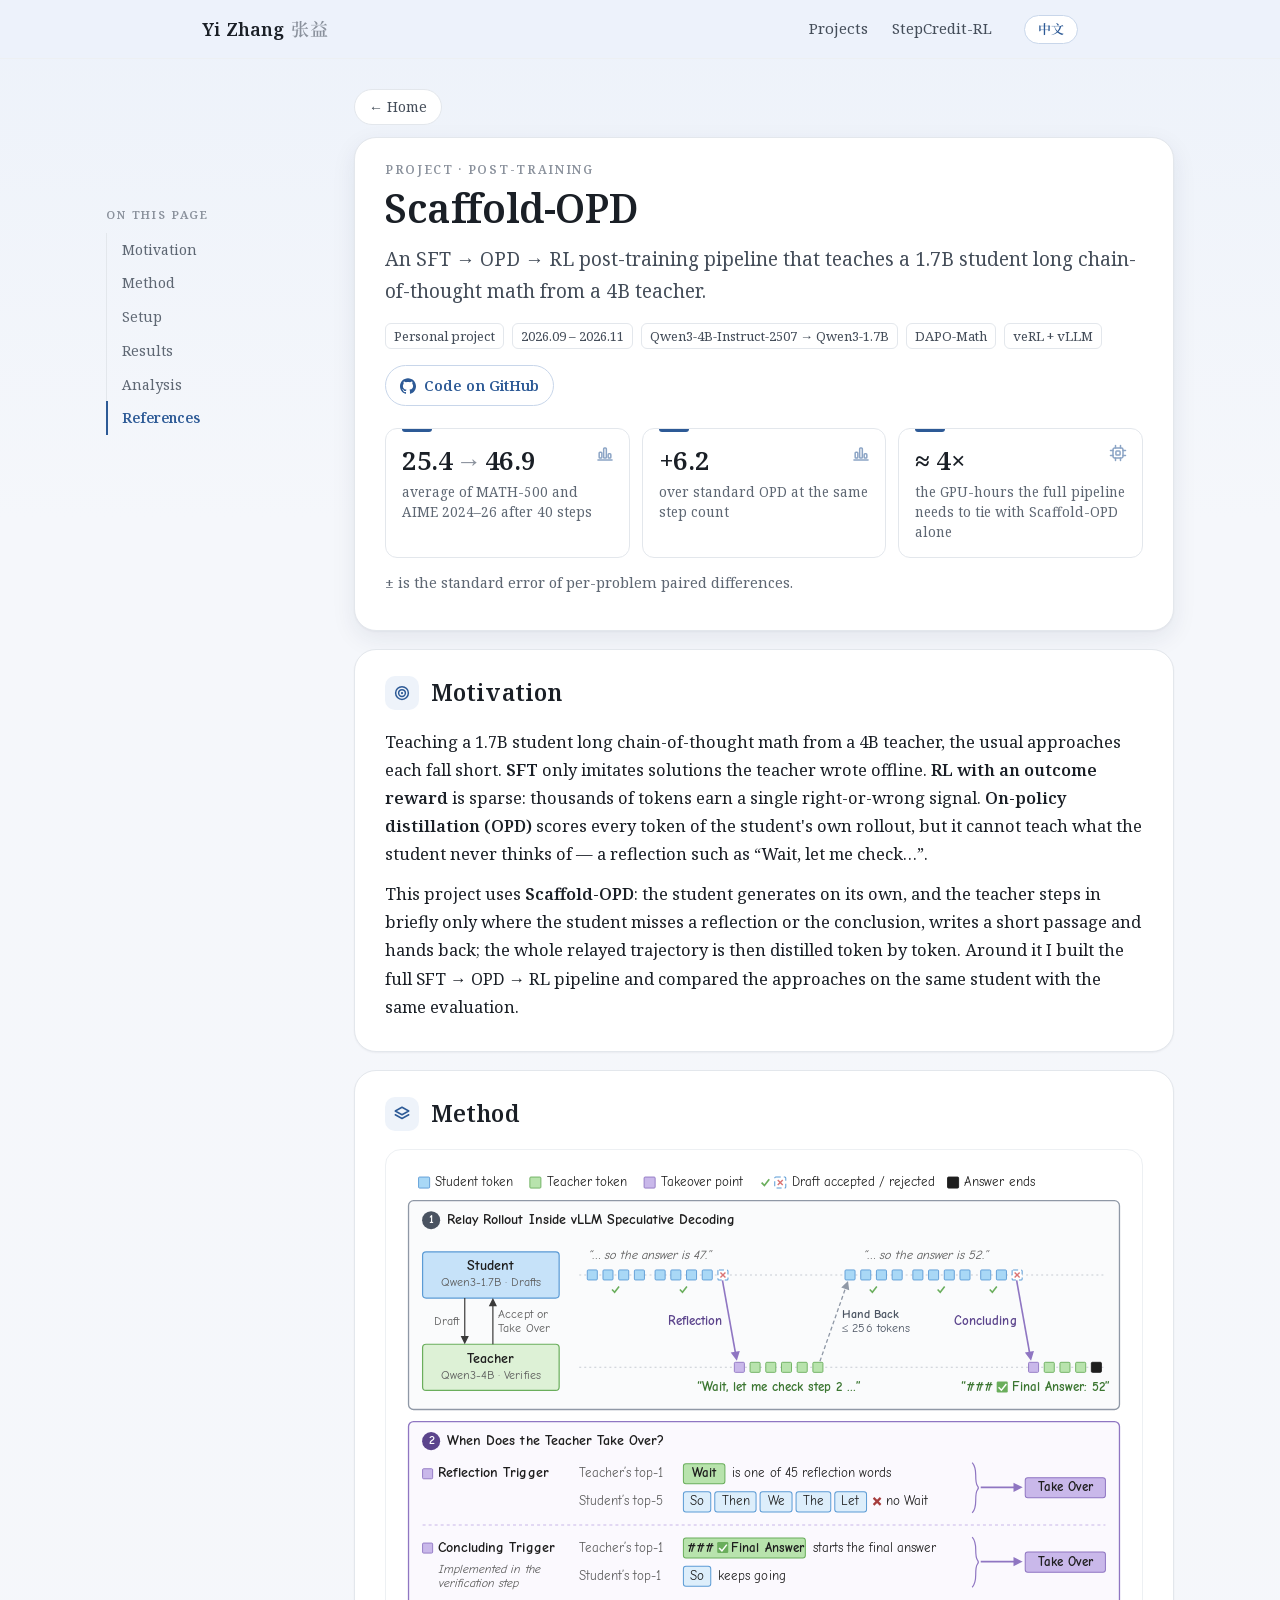
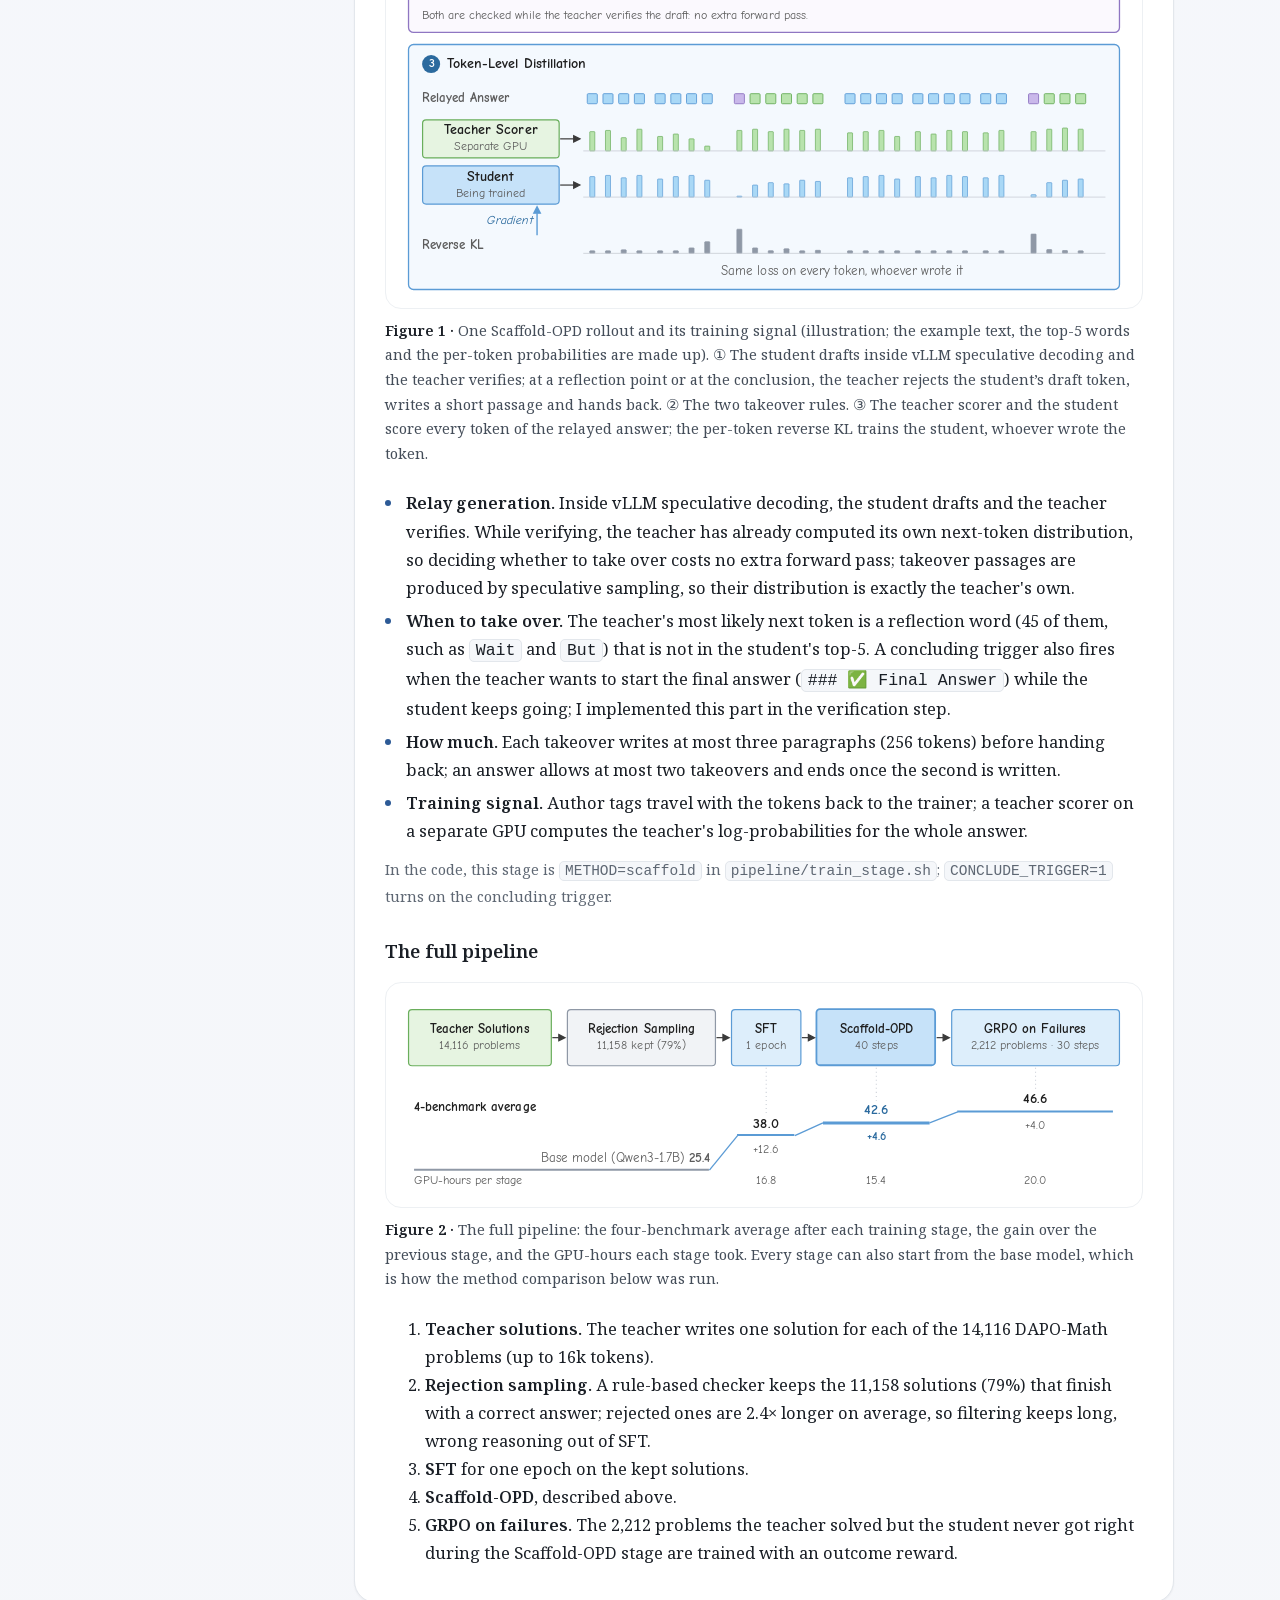
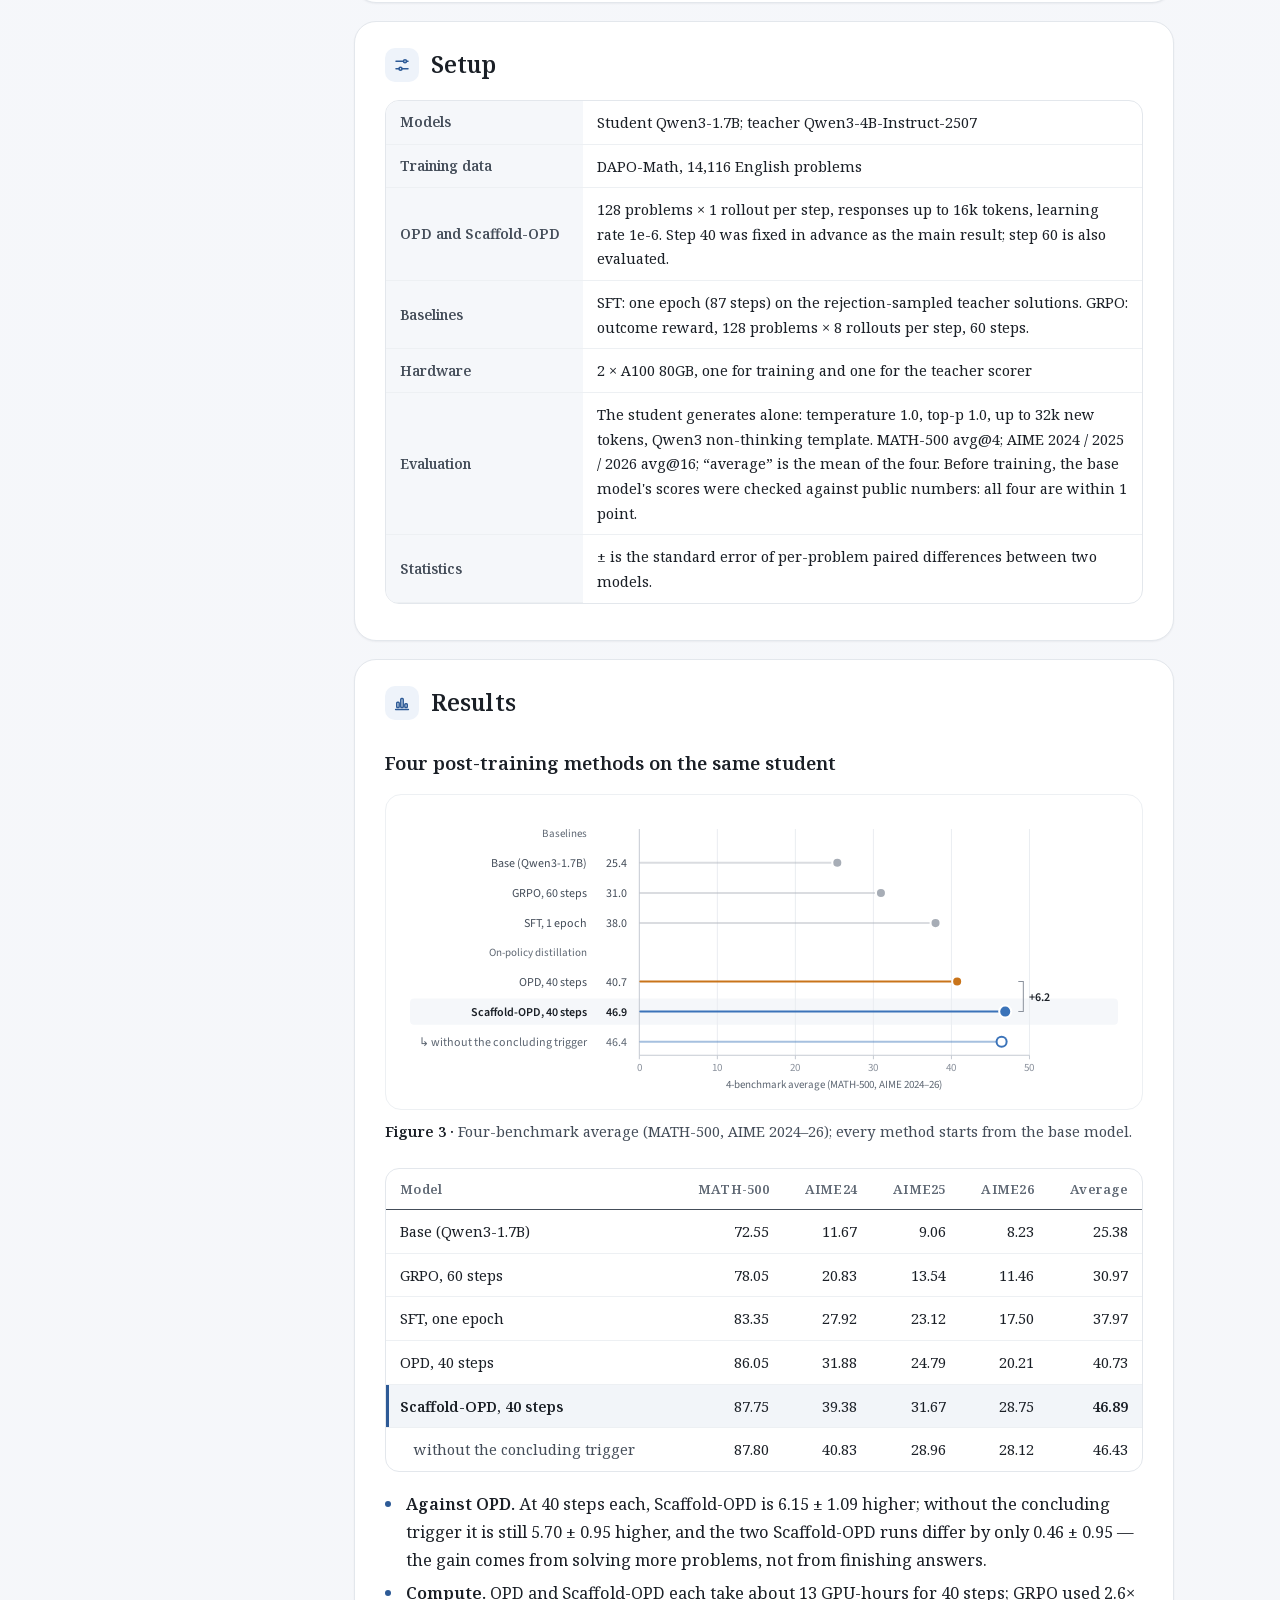
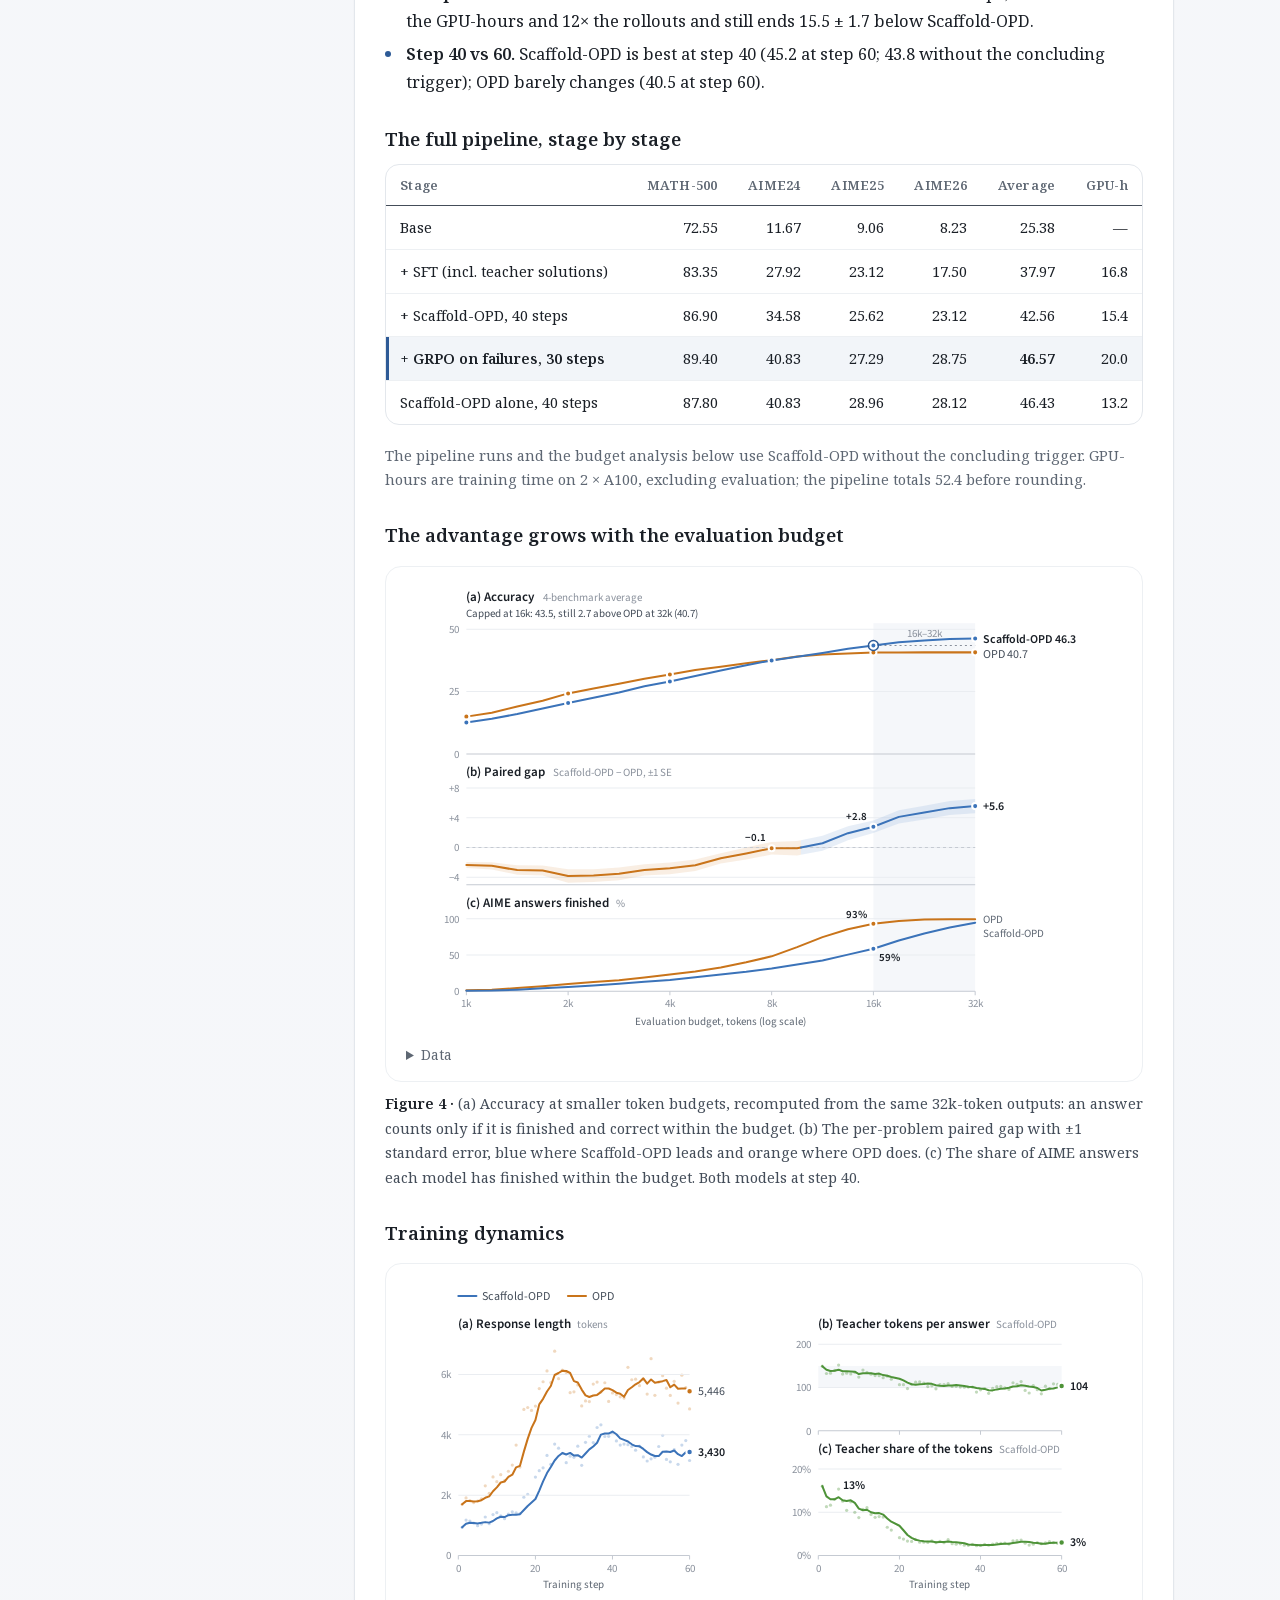
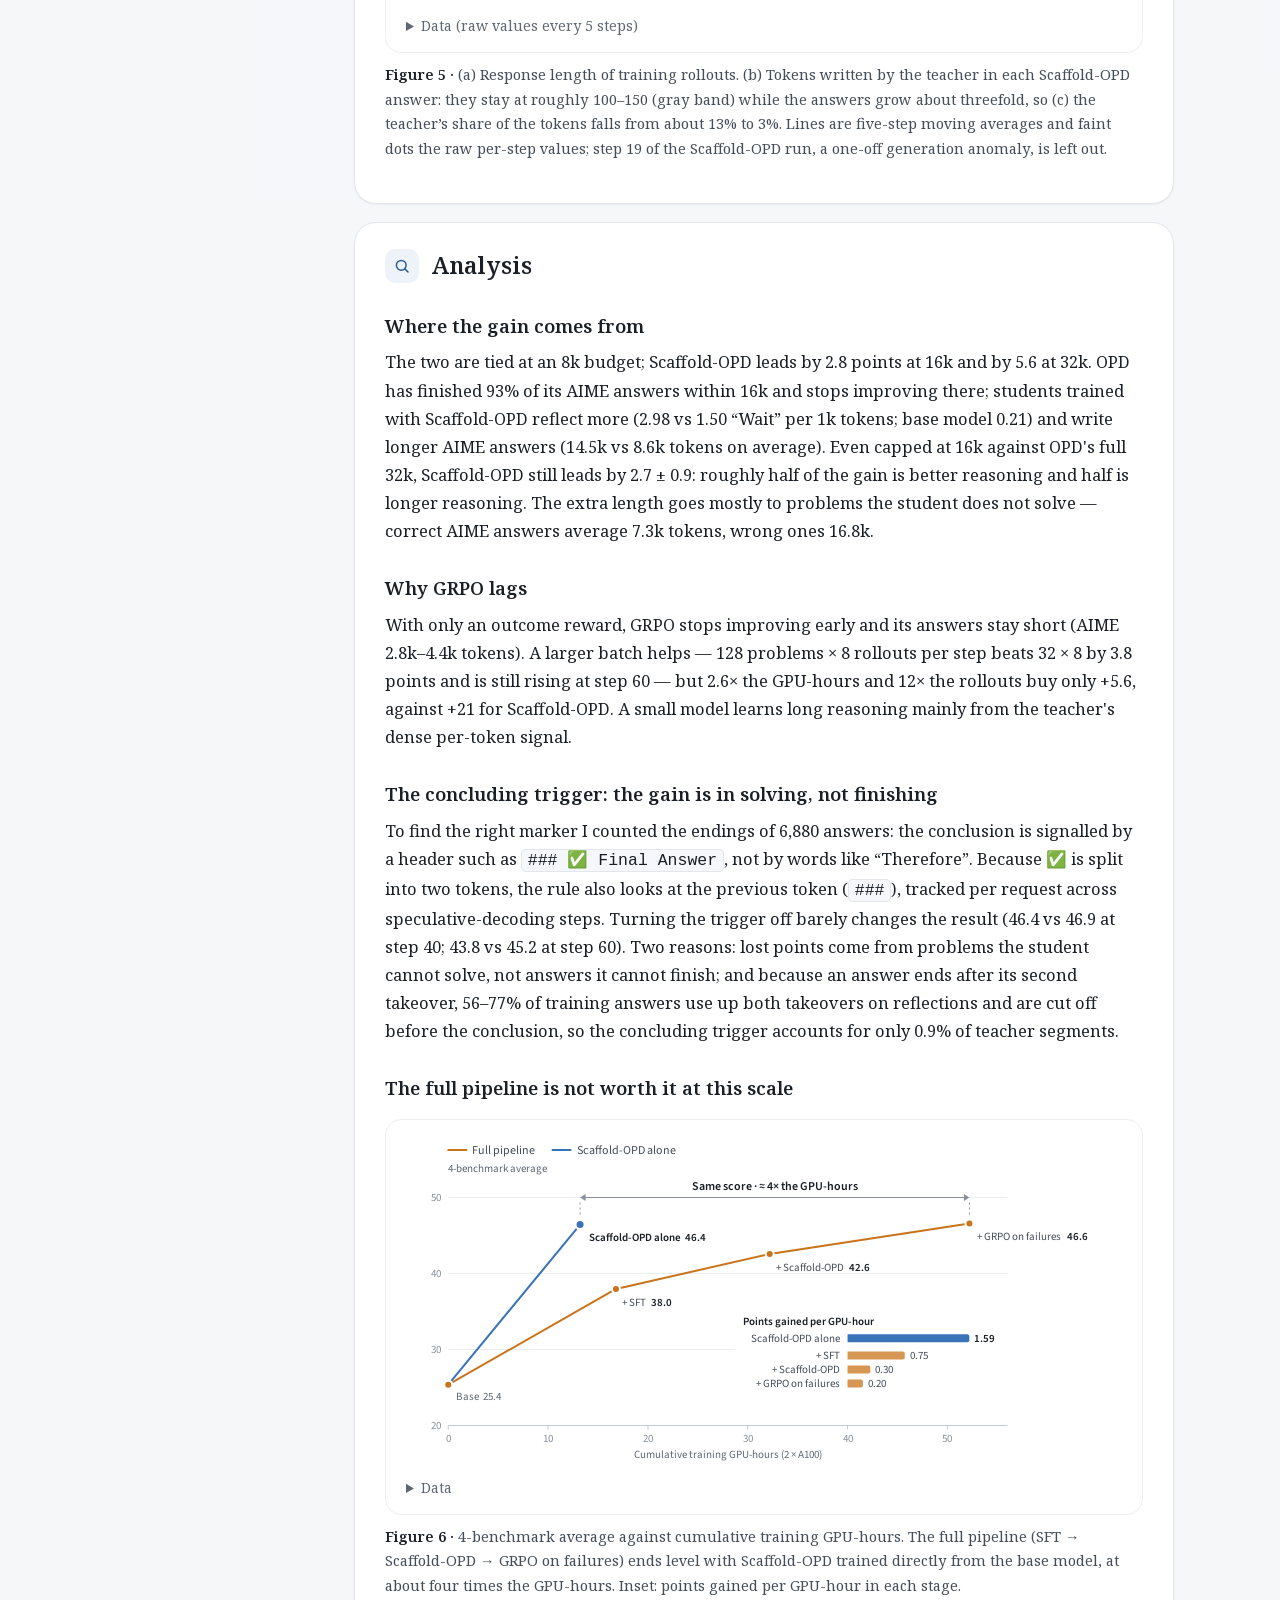
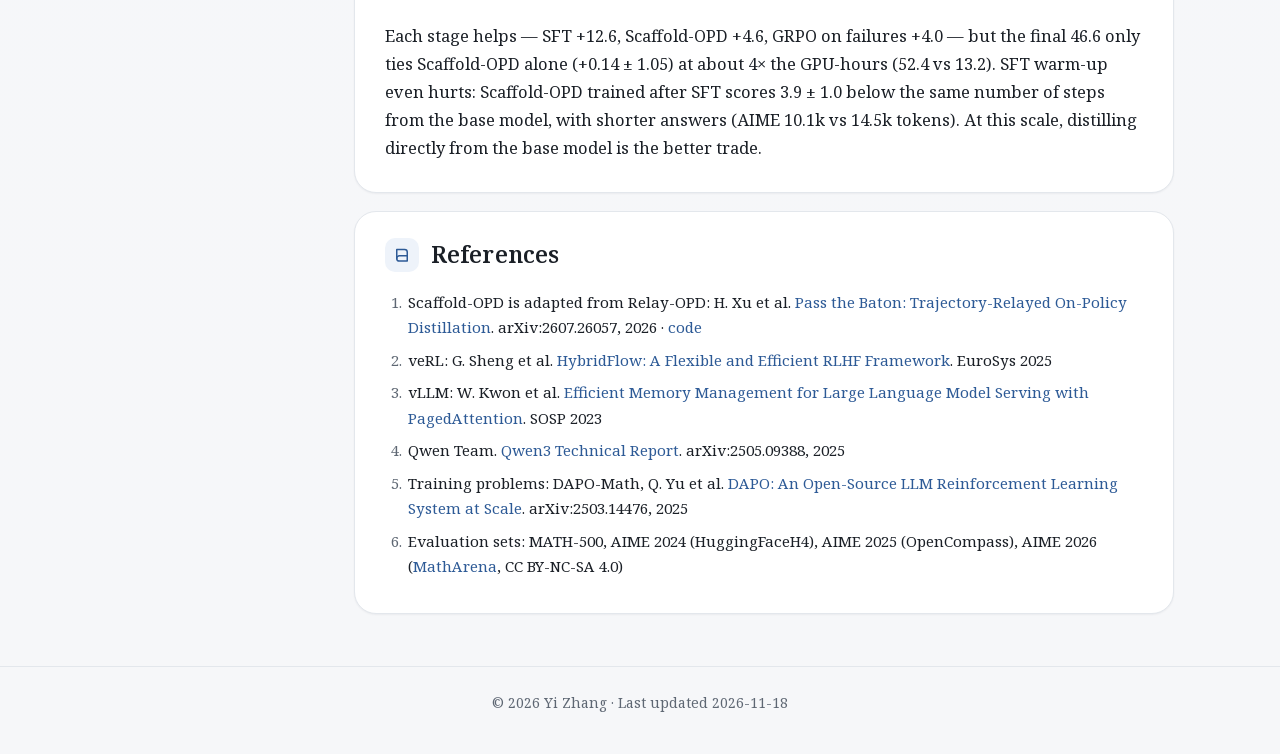
==== commit 6e90deb7: "Homepage v4: card layout, redrawn figures, Noto Serif text - Layout: the 11-15 cards, pills and sect" ====
--- a/projects/scaffold-opd.html
+++ b/projects/scaffold-opd.html
@@ -1,9 +1,9 @@
 <!doctype html>
-<html lang="en" data-lang="en" data-title-en="Scaffold-OPD · Yi Zhang" data-title-zh="Scaffold-OPD · 张益">
+<html lang="en" data-lang="en" data-title-en="Scaffold-OPD · Project report · Yi Zhang" data-title-zh="Scaffold-OPD · 项目报告 · 张益">
 <head>
 <meta charset="utf-8">
 <meta name="viewport" content="width=device-width, initial-scale=1">
-<title>Scaffold-OPD · Yi Zhang</title>
+<title>Scaffold-OPD · Project report · Yi Zhang</title>
 <script>(function(){var l;try{l=localStorage.getItem('lang')}catch(e){}if(l!=='zh'&&l!=='en'){var n=(navigator.languages&&navigator.languages[0])||navigator.language||'';l=/^zh/i.test(n)?'zh':'en'}var r=document.documentElement;r.setAttribute('data-lang',l);r.setAttribute('lang',l==='zh'?'zh-CN':'en')})();</script>
 <meta name="description" content="Scaffold-OPD: an SFT → on-policy distillation → RL pipeline that teaches Qwen3-1.7B long chain-of-thought math from Qwen3-4B. After 40 steps the average over MATH-500 and AIME 2024–26 rises from 25.4 to 46.9, 6.2 points above standard OPD.">
 <link rel="canonical" href="https://hey-chillax.github.io/projects/scaffold-opd.html">
@@ -15,12 +15,23 @@
 <meta name="theme-color" content="#2d5a96">
 <link rel="icon" href="../assets/img/favicon.svg" type="image/svg+xml">
 <link rel="apple-touch-icon" href="../assets/img/apple-touch-icon.png">
+<link rel="preload" href="../assets/fonts/NotoSerif-Regular.subset.woff2" as="font" type="font/woff2" crossorigin>
 <link rel="preload" href="../assets/fonts/YZSans-Regular.woff2" as="font" type="font/woff2" crossorigin>
 <link rel="stylesheet" href="../assets/css/site.css">
 </head>
 <body>
 <svg width="0" height="0" style="position:absolute" aria-hidden="true">
   <symbol id="i-github" viewBox="0 0 24 24"><path d="M12 .297c-6.63 0-12 5.373-12 12 0 5.303 3.438 9.8 8.205 11.385.6.113.82-.258.82-.577 0-.285-.01-1.04-.015-2.04-3.338.724-4.042-1.61-4.042-1.61C4.422 18.07 3.633 17.7 3.633 17.7c-1.087-.744.084-.729.084-.729 1.205.084 1.838 1.236 1.838 1.236 1.07 1.835 2.809 1.305 3.495.998.108-.776.417-1.305.76-1.605-2.665-.3-5.466-1.332-5.466-5.93 0-1.31.465-2.38 1.235-3.22-.135-.303-.54-1.523.105-3.176 0 0 1.005-.322 3.3 1.23.96-.267 1.98-.399 3-.405 1.02.006 2.04.138 3 .405 2.28-1.552 3.285-1.23 3.285-1.23.645 1.653.24 2.873.12 3.176.765.84 1.23 1.91 1.23 3.22 0 4.61-2.805 5.625-5.475 5.92.42.36.81 1.096.81 2.22 0 1.606-.015 2.896-.015 3.286 0 .315.21.69.825.57C20.565 22.092 24 17.592 24 12.297c0-6.627-5.373-12-12-12"/></symbol>
+  <symbol id="i-target" viewBox="0 0 24 24"><circle cx="12" cy="12" r="8.5"/><circle cx="12" cy="12" r="4.5"/><path d="M12 12h.01" stroke-width="3"/></symbol>
+  <symbol id="i-layers" viewBox="0 0 24 24"><path d="m12 3 9 5-9 5-9-5z"/><path d="m3 13 9 5 9-5"/></symbol>
+  <symbol id="i-sliders" viewBox="0 0 24 24"><path d="M4 7h10M18 7h2M4 17h4M12 17h8"/><circle cx="16" cy="7" r="2"/><circle cx="10" cy="17" r="2"/></symbol>
+  <symbol id="i-chart" viewBox="0 0 24 24"><path d="M3.5 20.5h17"/><rect x="5" y="11" width="3.2" height="7" rx="1"/><rect x="10.4" y="6" width="3.2" height="12" rx="1"/><rect x="15.8" y="13" width="3.2" height="5" rx="1"/></symbol>
+  <symbol id="i-search" viewBox="0 0 24 24"><circle cx="11" cy="11" r="6.5"/><path d="m20 20-4.2-4.2"/></symbol>
+  <symbol id="i-book" viewBox="0 0 24 24"><path d="M5 4.5h10.5A3.5 3.5 0 0 1 19 8v12H8.5A3.5 3.5 0 0 1 5 16.5z"/><path d="M5 16.5A3.5 3.5 0 0 1 8.5 13H19"/></symbol>
+  <symbol id="i-chart" viewBox="0 0 24 24"><path d="M3.5 20.5h17"/><rect x="5" y="11" width="3.2" height="7" rx="1"/><rect x="10.4" y="6" width="3.2" height="12" rx="1"/><rect x="15.8" y="13" width="3.2" height="5" rx="1"/></symbol>
+  <symbol id="i-chip" viewBox="0 0 24 24"><rect x="6" y="6" width="12" height="12" rx="2"/><rect x="9.5" y="9.5" width="5" height="5" rx="1"/><path d="M9 3v3M15 3v3M9 18v3M15 18v3M3 9h3M3 15h3M18 9h3M18 15h3"/></symbol>
+  <symbol id="i-medal" viewBox="0 0 24 24"><circle cx="12" cy="14.5" r="5.5"/><path d="m9 9.5-3-6.5h4l2 4M15 9.5l3-6.5h-4l-2 4"/><path d="m12 12 .9 1.8 2 .3-1.4 1.4.3 2-1.8-.9-1.8.9.3-2-1.4-1.4 2-.3z"/></symbol>
+  <symbol id="i-up" viewBox="0 0 24 24"><path d="M12 19V5M6 11l6-6 6 6"/></symbol>
 </svg>
 <header class="site-header">
   <div class="wrap">
@@ -53,14 +64,20 @@
       <div class="kicker"><span lang="en">Project · Post-training</span><span lang="zh-CN">项目 · 后训练</span></div>
       <h1>Scaffold-OPD</h1>
       <p class="lede"><span lang="en">An SFT → OPD → RL post-training pipeline that teaches a 1.7B student long chain-of-thought math from a 4B teacher.</span><span lang="zh-CN">一条 SFT → OPD → RL 后训练流程：让 1.7B 学生向 4B 老师学会长链数学推理。</span></p>
-      <p class="meta-line"><span lang="en">Personal project</span><span lang="zh-CN">个人项目</span> · 2026.09 – 2026.11 · Qwen3-4B-Instruct-2507 → Qwen3-1.7B · DAPO-Math · veRL + vLLM</p>
-      <p class="actions"><a href="https://github.com/Hey-Chillax/scaffold-opd"><svg class="icon solid" aria-hidden="true"><use href="#i-github"/></svg><span lang="en">Code on GitHub</span><span lang="zh-CN">GitHub 代码</span></a></p>
+      <div class="meta-row">
+        <span class="tag"><span lang="en">Personal project</span><span lang="zh-CN">个人项目</span></span>
+        <span class="tag">2026.09 – 2026.11</span>
+        <span class="tag">Qwen3-4B-Instruct-2507 → Qwen3-1.7B</span>
+        <span class="tag">DAPO-Math</span>
+        <span class="tag">veRL + vLLM</span>
+      </div>
+      <div class="actions"><a class="btn" href="https://github.com/Hey-Chillax/scaffold-opd"><svg class="icon solid" aria-hidden="true"><use href="#i-github"/></svg><span lang="en">Code on GitHub</span><span lang="zh-CN">GitHub 代码</span></a></div>
       <div class="keystats">
-        <div class="keystat"><div class="v">25.4<span class="arrow">→</span>46.9</div><div class="k"><span lang="en">average of MATH-500 and AIME 2024–26 after 40 steps</span><span lang="zh-CN">MATH-500 与 AIME 2024–26 平均分，训练 40 步</span></div></div>
-        <div class="keystat"><div class="v">+6.2</div><div class="k"><span lang="en">over standard OPD at the same step count</span><span lang="zh-CN">高于同步数的标准 OPD</span></div></div>
-        <div class="keystat"><div class="v">≈ 4×</div><div class="k"><span lang="en">the GPU-hours the full pipeline needs to tie with Scaffold-OPD alone</span><span lang="zh-CN">全流程追平只做 Scaffold-OPD 所需的卡时倍数</span></div></div>
-      </div>
-      <p class="note" style="margin-top:12px"><span lang="en">All results are single-seed; ± is the standard error of per-problem paired differences.</span><span lang="zh-CN">以下结果均为单种子；± 是逐题配对差的标准误。</span></p>
+        <div class="keystat"><svg class="icon kpi-icon" aria-hidden="true"><use href="#i-chart"/></svg><div class="v">25.4<span class="arrow">→</span>46.9</div><div class="k"><span lang="en">average of MATH-500 and AIME 2024–26 after 40 steps</span><span lang="zh-CN">MATH-500 与 AIME 2024–26 平均分，训练 40 步</span></div></div>
+        <div class="keystat"><svg class="icon kpi-icon" aria-hidden="true"><use href="#i-chart"/></svg><div class="v">+6.2</div><div class="k"><span lang="en">over standard OPD at the same step count</span><span lang="zh-CN">高于同步数的标准 OPD</span></div></div>
+        <div class="keystat"><svg class="icon kpi-icon" aria-hidden="true"><use href="#i-chip"/></svg><div class="v">≈ 4×</div><div class="k"><span lang="en">the GPU-hours the full pipeline needs to tie with Scaffold-OPD alone</span><span lang="zh-CN">全流程追平只做 Scaffold-OPD 所需的卡时倍数</span></div></div>
+      </div>
+      <p class="note" style="margin-top:12px"><span lang="en">± is the standard error of per-problem paired differences.</span><span lang="zh-CN">± 是逐题配对差的标准误。</span></p>
       <ul class="toc">
         <li><a href="#motivation"><span lang="en">Motivation</span><span lang="zh-CN">动机</span></a></li>
         <li><a href="#method"><span lang="en">Method</span><span lang="zh-CN">方法</span></a></li>
@@ -72,7 +89,7 @@
     </header>
 
     <section id="motivation">
-      <h2><span lang="en">Motivation</span><span lang="zh-CN">动机</span></h2>
+      <h2 class="section-title"><span class="badge-icon"><svg class="icon" aria-hidden="true"><use href="#i-target"/></svg></span><span lang="en">Motivation</span><span lang="zh-CN">动机</span><span class="kicker">Motivation</span></h2>
       <p lang="en">Teaching a 1.7B student long chain-of-thought math from a 4B teacher, the usual approaches each fall short. <strong>SFT</strong> only imitates solutions the teacher wrote offline. <strong>RL with an outcome reward</strong> is sparse: thousands of tokens earn a single right-or-wrong signal. <strong>On-policy distillation (OPD)</strong> scores every token of the student's own rollout, but it cannot teach what the student never thinks of — a reflection such as “Wait, let me check…”.</p>
       <p lang="zh-CN">让 1.7B 学生向 4B 老师学长链数学推理，常见做法各有短板：<strong>SFT</strong> 只模仿老师离线写好的解答；<strong>结果奖励的 RL</strong> 太稀疏，几千 token 只换来一个对错信号；<strong>在线蒸馏（OPD）</strong>能给学生自己写的每个 token 打分，却教不会学生想不到的东西，比如 “Wait, let me check…” 这样的反思。</p>
       <p lang="en">This project uses <strong>Scaffold-OPD</strong>: the student generates on its own, and the teacher steps in briefly only where the student misses a reflection or the conclusion, writes a short passage and hands back; the whole relayed trajectory is then distilled token by token. Around it I built the full SFT → OPD → RL pipeline and compared the approaches on the same student with the same evaluation.</p>
@@ -80,10 +97,10 @@
     </section>
 
     <section id="method">
-      <h2><span lang="en">Method</span><span lang="zh-CN">方法</span></h2>
+      <h2 class="section-title"><span class="badge-icon"><svg class="icon" aria-hidden="true"><use href="#i-layers"/></svg></span><span lang="en">Method</span><span lang="zh-CN">方法</span><span class="kicker">Method</span></h2>
       <figure class="fig wide">
-        <div class="fig-body"><!-- fig:opd-takeover --><svg class="viz hand v-lg" viewBox="0 0 880 514" width="880" height="514" role="img" aria-label="Scaffold-OPD: relay rollout inside speculative decoding, the takeover triggers, and the token-level training signal" xmlns="http://www.w3.org/2000/svg"><g lang="en"><rect x="16.0" y="8.0" width="11.0" height="11.0" rx="2.5" class="pn-blue"/><text x="32.0" y="18.0" font-size="11.5" class="t-muted">student token</text><rect x="116.4" y="8.0" width="11.0" height="11.0" rx="2.5" class="pn-green"/><text x="132.4" y="18.0" font-size="11.5" class="t-muted">teacher token</text><rect x="218.3" y="8.0" width="11.0" height="11.0" rx="2.5" class="pn-purple"/><text x="234.3" y="18.0" font-size="11.5" class="t-muted">takeover point</text><rect x="322.3" y="8.0" width="11.0" height="11.0" rx="1.5" class="ink"/><text x="338.3" y="18.0" font-size="11.5" class="t-muted">answer ends</text></g><g lang="zh-CN"><rect x="16.0" y="8.0" width="11.0" height="11.0" rx="2.5" class="pn-blue"/><text x="32.0" y="18.0" font-size="11.5" class="t-muted">学生 token</text><rect x="103.9" y="8.0" width="11.0" height="11.0" rx="2.5" class="pn-green"/><text x="119.9" y="18.0" font-size="11.5" class="t-muted">老师 token</text><rect x="191.8" y="8.0" width="11.0" height="11.0" rx="2.5" class="pn-purple"/><text x="207.8" y="18.0" font-size="11.5" class="t-muted">接管点</text><rect x="260.3" y="8.0" width="11.0" height="11.0" rx="1.5" class="ink"/><text x="276.3" y="18.0" font-size="11.5" class="t-muted">回答结束</text></g><rect x="10.0" y="30.0" width="860.0" height="232.0" rx="12" class="pn-gray"/><circle cx="32.0" cy="49.0" r="8.5" class="s3"/><text x="32.0" y="52.9" font-size="11" text-anchor="middle" font-weight="700" class="t-on">1</text><text x="46.0" y="53.5" font-size="13" font-weight="700" class="tx-gray"><tspan lang="en">Relay rollout inside vLLM speculative decoding</tspan><tspan lang="zh-CN">vLLM 投机解码中的接力生成</tspan></text><rect x="26.0" y="62.0" width="178.0" height="52.0" rx="9" class="pn-blue"/><rect x="37.7" y="83.0" width="16.7" height="12.8" rx="3.3333333333333335" class="pn-blue" stroke-width="1.5" stroke-linejoin="round" stroke-linecap="round"/><circle cx="42.7" cy="89.1" r="1.6666666666666667" class="s1"/><circle cx="49.3" cy="89.1" r="1.6666666666666667" class="s1"/><path d="M46.0,83.0 L46.0,79.7" class="ln-blue" stroke-width="1.5" stroke-linejoin="round" stroke-linecap="round"/><circle cx="46.0" cy="78.8" r="1.5555555555555556" class="s1"/><text x="64.0" y="85.0" font-size="13" font-weight="700" class="tx-blue"><tspan lang="en">Student</tspan><tspan lang="zh-CN">学生</tspan></text><text x="64.0" y="101.0" font-size="11" class="t-muted"><tspan lang="en">Qwen3-1.7B · drafts</tspan><tspan lang="zh-CN">Qwen3-1.7B · 写草稿</tspan></text><rect x="26.0" y="150.0" width="178.0" height="52.0" rx="9" class="pn-green"/><path d="M36.0,173.8 L46.0,168.8 L56.0,173.8 L46.0,178.8 Z" class="pn-green" stroke-width="1.5" stroke-linejoin="round" stroke-linecap="round"/><path d="M40.4,176.0 L40.4,181.0 M51.6,176.0 L51.6,181.0" class="ln-green" stroke-width="1.5" stroke-linejoin="round" stroke-linecap="round"/><path d="M40.4,181.0 Q46.0,184.3 51.6,181.0" class="ln-green" stroke-width="1.5" stroke-linejoin="round" stroke-linecap="round"/><path d="M56.0,173.8 L56.0,180.4" class="ln-green" stroke-width="1.5" stroke-linejoin="round" stroke-linecap="round"/><text x="64.0" y="173.0" font-size="13" font-weight="700" class="tx-green"><tspan lang="en">Teacher</tspan><tspan lang="zh-CN">老师</tspan></text><text x="64.0" y="189.0" font-size="11" class="t-muted"><tspan lang="en">Qwen3-4B · verifies</tspan><tspan lang="zh-CN">Qwen3-4B · 验证</tspan></text><line x1="96.0" y1="116.0" x2="96.0" y2="141.8" class="arrow"/><path d="M96.0,147.0 L93.3,141.1 L98.7,141.1 Z" class="arrow-head"/><line x1="134.0" y1="147.0" x2="134.0" y2="122.2" class="arrow"/><path d="M134.0,117.0 L136.7,122.9 L131.3,122.9 Z" class="arrow-head"/><text x="89.0" y="136.0" font-size="10.5" text-anchor="end" class="t-faint"><tspan lang="en">draft</tspan><tspan lang="zh-CN">草稿</tspan></text><text x="141.0" y="136.0" font-size="10.5" class="t-faint"><tspan lang="en">accept / take over</tspan><tspan lang="zh-CN">接受 / 接管</tspan></text><line x1="226.0" y1="88.0" x2="854.0" y2="88.0" class="grid" stroke-dasharray="2 4"/><line x1="226.0" y1="176.0" x2="854.0" y2="176.0" class="grid" stroke-dasharray="2 4"/><rect x="234.0" y="82.0" width="12.0" height="12.0" rx="2.5" class="pn-blue"/><rect x="249.0" y="82.0" width="12.0" height="12.0" rx="2.5" class="pn-blue"/><rect x="264.0" y="82.0" width="12.0" height="12.0" rx="2.5" class="pn-blue"/><rect x="279.0" y="82.0" width="12.0" height="12.0" rx="2.5" class="pn-blue"/><rect x="294.0" y="82.0" width="12.0" height="12.0" rx="2.5" class="pn-blue"/><rect x="309.0" y="82.0" width="12.0" height="12.0" rx="2.5" class="pn-blue"/><rect x="324.0" y="82.0" width="12.0" height="12.0" rx="2.5" class="pn-blue"/><rect x="339.0" y="82.0" width="12.0" height="12.0" rx="2.5" class="pn-blue"/><rect x="354.0" y="82.0" width="12.0" height="12.0" rx="2.5" class="pn-blue"/><rect x="369.0" y="82.0" width="12.0" height="12.0" rx="2.5" class="pn-blue"/><rect x="384.0" y="82.0" width="12.0" height="12.0" rx="2.5" class="pn-blue"/><rect x="399.0" y="82.0" width="12.0" height="12.0" rx="2.5" class="pn-blue"/><rect x="429.0" y="170.0" width="12.0" height="12.0" rx="2.5" class="pn-purple"/><rect x="444.0" y="170.0" width="12.0" height="12.0" rx="2.5" class="pn-green"/><rect x="459.0" y="170.0" width="12.0" height="12.0" rx="2.5" class="pn-green"/><rect x="474.0" y="170.0" width="12.0" height="12.0" rx="2.5" class="pn-green"/><rect x="489.0" y="170.0" width="12.0" height="12.0" rx="2.5" class="pn-green"/><rect x="504.0" y="170.0" width="12.0" height="12.0" rx="2.5" class="pn-green"/><rect x="519.0" y="170.0" width="12.0" height="12.0" rx="2.5" class="pn-green"/><rect x="534.0" y="170.0" width="12.0" height="12.0" rx="2.5" class="pn-green"/><rect x="549.0" y="170.0" width="12.0" height="12.0" rx="2.5" class="pn-green"/><rect x="579.0" y="82.0" width="12.0" height="12.0" rx="2.5" class="pn-blue"/><rect x="594.0" y="82.0" width="12.0" height="12.0" rx="2.5" class="pn-blue"/><rect x="609.0" y="82.0" width="12.0" height="12.0" rx="2.5" class="pn-blue"/><rect x="624.0" y="82.0" width="12.0" height="12.0" rx="2.5" class="pn-blue"/><rect x="639.0" y="82.0" width="12.0" height="12.0" rx="2.5" class="pn-blue"/><rect x="654.0" y="82.0" width="12.0" height="12.0" rx="2.5" class="pn-blue"/><rect x="669.0" y="82.0" width="12.0" height="12.0" rx="2.5" class="pn-blue"/><rect x="684.0" y="82.0" width="12.0" height="12.0" rx="2.5" class="pn-blue"/><rect x="699.0" y="82.0" width="12.0" height="12.0" rx="2.5" class="pn-blue"/><rect x="714.0" y="82.0" width="12.0" height="12.0" rx="2.5" class="pn-blue"/><rect x="744.0" y="170.0" width="12.0" height="12.0" rx="2.5" class="pn-purple"/><rect x="759.0" y="170.0" width="12.0" height="12.0" rx="2.5" class="pn-green"/><rect x="774.0" y="170.0" width="12.0" height="12.0" rx="2.5" class="pn-green"/><rect x="789.0" y="170.0" width="12.0" height="12.0" rx="2.5" class="pn-green"/><rect x="804.0" y="170.0" width="12.0" height="12.0" rx="2.5" class="pn-green"/><rect x="819.0" y="170.0" width="12.0" height="12.0" rx="2.5" class="pn-green"/><rect x="838.0" y="170.0" width="12.0" height="12.0" rx="1.5" class="ink"/><path d="M413.0,95.0 C423.0,131.5 425.0,131.5 435.0,168.0" class="line l4" fill="none" stroke-width="1.6"/><path d="M563.0,169.0 C573.0,132.5 575.0,132.5 585.0,96.0" class="line l3" fill="none" stroke-width="1.6" stroke-dasharray="3 3"/><path d="M728.0,95.0 C738.0,131.5 740.0,131.5 750.0,168.0" class="line l4" fill="none" stroke-width="1.6"/><circle cx="424.0" cy="132.0" r="7.5" class="s4"/><text x="424.0" y="135.9" font-size="11" text-anchor="middle" font-weight="700" class="t-on">1</text><circle cx="739.0" cy="132.0" r="7.5" class="s4"/><text x="739.0" y="135.9" font-size="11" text-anchor="middle" font-weight="700" class="t-on">2</text><text x="234.0" y="74.0" font-size="11.5" class="t-muted"><tspan lang="en">“… so the answer is 47.”</tspan><tspan lang="zh-CN">“……所以答案是 47。”</tspan></text><text x="579.0" y="74.0" font-size="11.5" class="t-muted"><tspan lang="en">“… so the answer is 52.”</tspan><tspan lang="zh-CN">“……所以答案是 52。”</tspan></text><text x="429.0" y="202.0" font-size="11.5" font-weight="700" class="tx-green">“Wait, let me check step 2 …”</text><text x="852.0" y="202.0" font-size="11.5" text-anchor="end" font-weight="700" class="tx-green">“But the question asks …”</text><path d="M429.0,209.0 V214.0 H561.0 V209.0" class="leader"/><text x="495.0" y="231.0" font-size="11" text-anchor="middle" class="t-muted"><tspan lang="en">≤ 3 paragraphs (≤ 256 tokens), then hand back</tspan><tspan lang="zh-CN">最多写 3 段（≤ 256 token）后交还</tspan></text><text x="852.0" y="231.0" font-size="11" text-anchor="end" class="t-muted"><tspan lang="en">≤ 2 takeovers; the answer then ends</tspan><tspan lang="zh-CN">最多接管 2 次，之后回答结束</tspan></text><rect x="10.0" y="274.0" width="536.0" height="230.0" rx="12" class="pn-purple"/><circle cx="32.0" cy="293.0" r="8.5" class="s4"/><text x="32.0" y="296.9" font-size="11" text-anchor="middle" font-weight="700" class="t-on">2</text><text x="46.0" y="297.5" font-size="13" font-weight="700" class="tx-purple"><tspan lang="en">When does the teacher take over?</tspan><tspan lang="zh-CN">老师何时接管？</tspan></text><g lang="en"><text x="28.0" y="326.0" font-size="12.5" class="t-strong">Reflection trigger</text><text x="28.0" y="344.0" font-size="10.5" class="t-faint">teacher’s top-1</text><rect x="28.0" y="349.0" width="36.1" height="20.0" rx="5" class="s5"/><text x="46.1" y="363.1" font-size="11.5" text-anchor="middle" class="t-on">Wait</text><text x="70.1" y="364.0" font-size="13" class="math ink">∈ R</text><text x="104.1" y="364.0" font-size="11.5" class="t-muted">and</text><text x="132.5" y="344.0" font-size="10.5" class="t-faint">student’s top-5</text><rect x="132.5" y="349.0" width="23.9" height="20.0" rx="5" class="pn-blue"/><text x="144.5" y="363.0" font-size="11" text-anchor="middle" class="tx-blue">So</text><rect x="159.4" y="349.0" width="35.2" height="20.0" rx="5" class="pn-blue"/><text x="177.0" y="363.0" font-size="11" text-anchor="middle" class="tx-blue">Then</text><rect x="197.7" y="349.0" width="27.0" height="20.0" rx="5" class="pn-blue"/><text x="211.2" y="363.0" font-size="11" text-anchor="middle" class="tx-blue">We</text><rect x="227.7" y="349.0" width="29.1" height="20.0" rx="5" class="pn-blue"/><text x="242.3" y="363.0" font-size="11" text-anchor="middle" class="tx-blue">The</text><rect x="259.9" y="349.0" width="26.2" height="20.0" rx="5" class="pn-blue"/><text x="272.9" y="363.0" font-size="11" text-anchor="middle" class="tx-blue">Let</text><text x="293.0" y="364.0" font-size="13" class="math ink">∩ R = ∅</text><text x="530.0" y="364.0" font-size="12.5" text-anchor="end" font-weight="700" class="tx-purple">→ take over</text><text x="28.0" y="388.0" font-size="11" class="t-faint">R: the 45 reflection words (Wait, But, …)</text><text x="28.0" y="426.0" font-size="12.5" class="t-strong">Concluding trigger</text><text x="136.8" y="426.0" font-size="11" class="t-faint">my addition, in the verify step</text><text x="28.0" y="444.0" font-size="10.5" class="t-faint">teacher wants to conclude</text><rect x="28.0" y="449.0" width="115.7" height="20.0" rx="5" class="s5"/><text x="85.9" y="463.1" font-size="11.5" text-anchor="middle" class="t-on">### ✅ Final Answer</text><text x="151.7" y="464.0" font-size="11.5" class="t-muted">while</text><text x="185.7" y="444.0" font-size="10.5" class="t-faint">student</text><rect x="185.7" y="449.0" width="101.9" height="20.0" rx="5" class="pn-blue"/><text x="236.6" y="463.0" font-size="11" text-anchor="middle" class="tx-blue">keeps reasoning …</text><text x="530.0" y="464.0" font-size="12.5" text-anchor="end" font-weight="700" class="tx-purple">→ take over</text></g><g lang="zh-CN"><text x="28.0" y="326.0" font-size="12.5" class="t-strong">反思触发</text><text x="28.0" y="344.0" font-size="10.5" class="t-faint">老师 top-1</text><rect x="28.0" y="349.0" width="36.1" height="20.0" rx="5" class="s5"/><text x="46.1" y="363.1" font-size="11.5" text-anchor="middle" class="t-on">Wait</text><text x="70.1" y="364.0" font-size="13" class="math ink">∈ R</text><text x="104.1" y="364.0" font-size="11.5" class="t-muted">且</text><text x="125.6" y="344.0" font-size="10.5" class="t-faint">学生 top-5</text><rect x="125.6" y="349.0" width="23.9" height="20.0" rx="5" class="pn-blue"/><text x="137.6" y="363.0" font-size="11" text-anchor="middle" class="tx-blue">So</text><rect x="152.5" y="349.0" width="35.2" height="20.0" rx="5" class="pn-blue"/><text x="170.2" y="363.0" font-size="11" text-anchor="middle" class="tx-blue">Then</text><rect x="190.8" y="349.0" width="27.0" height="20.0" rx="5" class="pn-blue"/><text x="204.3" y="363.0" font-size="11" text-anchor="middle" class="tx-blue">We</text><rect x="220.8" y="349.0" width="29.1" height="20.0" rx="5" class="pn-blue"/><text x="235.4" y="363.0" font-size="11" text-anchor="middle" class="tx-blue">The</text><rect x="253.0" y="349.0" width="26.2" height="20.0" rx="5" class="pn-blue"/><text x="266.0" y="363.0" font-size="11" text-anchor="middle" class="tx-blue">Let</text><text x="286.1" y="364.0" font-size="13" class="math ink">∩ R = ∅</text><text x="530.0" y="364.0" font-size="12.5" text-anchor="end" font-weight="700" class="tx-purple">→ 接管</text><text x="28.0" y="388.0" font-size="11" class="t-faint">R：45 个反思词（Wait、But 等）</text><text x="28.0" y="426.0" font-size="12.5" class="t-strong">收尾触发</text><text x="86.0" y="426.0" font-size="11" class="t-faint">我在验证步中实现</text><text x="28.0" y="444.0" font-size="10.5" class="t-faint">老师想开始收尾</text><rect x="28.0" y="449.0" width="115.7" height="20.0" rx="5" class="s5"/><text x="85.9" y="463.1" font-size="11.5" text-anchor="middle" class="t-on">### ✅ Final Answer</text><text x="151.7" y="464.0" font-size="11.5" class="t-muted">而</text><text x="173.2" y="444.0" font-size="10.5" class="t-faint">学生</text><rect x="173.2" y="449.0" width="83.6" height="20.0" rx="5" class="pn-blue"/><text x="215.0" y="463.0" font-size="11" text-anchor="middle" class="tx-blue">还在往下写……</text><text x="530.0" y="464.0" font-size="12.5" text-anchor="end" font-weight="700" class="tx-purple">→ 接管</text></g><rect x="556.0" y="274.0" width="314.0" height="230.0" rx="12" class="pn-blue"/><circle cx="578.0" cy="293.0" r="8.5" class="s1"/><text x="578.0" y="296.9" font-size="11" text-anchor="middle" font-weight="700" class="t-on">3</text><text x="592.0" y="297.5" font-size="13" font-weight="700" class="tx-blue"><tspan lang="en">Training on the relayed answer</tspan><tspan lang="zh-CN">在接力回答上训练</tspan></text><rect x="570.0" y="314.0" width="138.0" height="50.0" rx="9" class="pn-green"/><path d="M580.0,336.8 L590.0,331.8 L600.0,336.8 L590.0,341.8 Z" class="pn-green" stroke-width="1.5" stroke-linejoin="round" stroke-linecap="round"/><path d="M584.4,339.0 L584.4,344.0 M595.6,339.0 L595.6,344.0" class="ln-green" stroke-width="1.5" stroke-linejoin="round" stroke-linecap="round"/><path d="M584.4,344.0 Q590.0,347.3 595.6,344.0" class="ln-green" stroke-width="1.5" stroke-linejoin="round" stroke-linecap="round"/><path d="M600.0,336.8 L600.0,343.4" class="ln-green" stroke-width="1.5" stroke-linejoin="round" stroke-linecap="round"/><text x="608.0" y="336.0" font-size="13" font-weight="700" class="tx-green"><tspan lang="en">Teacher scorer</tspan><tspan lang="zh-CN">老师打分器</tspan></text><text x="608.0" y="352.0" font-size="11" class="t-muted"><tspan lang="en">all tokens</tspan><tspan lang="zh-CN">整条回答</tspan></text><rect x="718.0" y="314.0" width="138.0" height="50.0" rx="9" class="pn-blue"/><rect x="729.7" y="334.0" width="16.7" height="12.8" rx="3.3333333333333335" class="pn-blue" stroke-width="1.5" stroke-linejoin="round" stroke-linecap="round"/><circle cx="734.7" cy="340.1" r="1.6666666666666667" class="s1"/><circle cx="741.3" cy="340.1" r="1.6666666666666667" class="s1"/><path d="M738.0,334.0 L738.0,330.7" class="ln-blue" stroke-width="1.5" stroke-linejoin="round" stroke-linecap="round"/><circle cx="738.0" cy="329.8" r="1.5555555555555556" class="s1"/><text x="756.0" y="336.0" font-size="13" font-weight="700" class="tx-blue"><tspan lang="en">Student</tspan><tspan lang="zh-CN">学生</tspan></text><text x="756.0" y="352.0" font-size="11" class="t-muted"><tspan lang="en">being trained</tspan><tspan lang="zh-CN">正在训练</tspan></text><text x="639.0" y="384.0" font-size="12.5" class="math ink" text-anchor="middle">log π<tspan dy="3.5" font-size="9.0">T</tspan><tspan dy="-3.5">(y</tspan><tspan dy="3.5" font-size="9.0">t</tspan><tspan dy="-3.5"> | y</tspan><tspan dy="3.5" font-size="9.0">&lt;t</tspan><tspan dy="-3.5">)</tspan></text><text x="787.0" y="384.0" font-size="12.5" class="math ink" text-anchor="middle">log π<tspan dy="3.5" font-size="9.0">θ</tspan><tspan dy="-3.5">(y</tspan><tspan dy="3.5" font-size="9.0">t</tspan><tspan dy="-3.5"> | y</tspan><tspan dy="3.5" font-size="9.0">&lt;t</tspan><tspan dy="-3.5">)</tspan></text><line x1="639.0" y1="391.0" x2="713.0" y2="408.0" class="leader"/><line x1="787.0" y1="391.0" x2="713.0" y2="408.0" class="leader"/><rect x="574.0" y="410.0" width="278.0" height="40.0" rx="8" class="box"/><text x="713.0" y="435.0" font-size="12.5" class="math ink" text-anchor="middle">D<tspan dy="3.5" font-size="9.0">t</tspan><tspan dy="-3.5"> = log π</tspan><tspan dy="3.5" font-size="9.0">θ</tspan><tspan dy="-3.5">(y</tspan><tspan dy="3.5" font-size="9.0">t</tspan><tspan dy="-3.5"> | y</tspan><tspan dy="3.5" font-size="9.0">&lt;t</tspan><tspan dy="-3.5">) − log π</tspan><tspan dy="3.5" font-size="9.0">T</tspan><tspan dy="-3.5">(y</tspan><tspan dy="3.5" font-size="9.0">t</tspan><tspan dy="-3.5"> | y</tspan><tspan dy="3.5" font-size="9.0">&lt;t</tspan><tspan dy="-3.5">)</tspan></text><text x="713.0" y="470.0" font-size="11.5" text-anchor="middle" class="t-muted"><tspan lang="en">reverse KL on every token,</tspan><tspan lang="zh-CN">对每个 token 做反向 KL，</tspan></text><text x="713.0" y="487.0" font-size="11.5" text-anchor="middle" class="t-muted"><tspan lang="en">whoever wrote it</tspan><tspan lang="zh-CN">无论由谁写</tspan></text></svg><svg class="viz hand v-sm" viewBox="0 0 360 872" width="360" height="872" role="img" aria-label="Scaffold-OPD: relay rollout, training, and the takeover rule" xmlns="http://www.w3.org/2000/svg"><g lang="en"><rect x="10.0" y="6.0" width="11.0" height="11.0" rx="2.5" class="pn-blue"/><text x="26.0" y="16.0" font-size="11" class="t-muted">student</text><rect x="71.9" y="6.0" width="11.0" height="11.0" rx="2.5" class="pn-green"/><text x="87.9" y="16.0" font-size="11" class="t-muted">teacher</text><rect x="135.3" y="6.0" width="11.0" height="11.0" rx="2.5" class="pn-purple"/><text x="151.3" y="16.0" font-size="11" class="t-muted">takeover</text><rect x="203.3" y="6.0" width="11.0" height="11.0" rx="1.5" class="ink"/><text x="219.3" y="16.0" font-size="11" class="t-muted">end</text></g><g lang="zh-CN"><rect x="10.0" y="6.0" width="11.0" height="11.0" rx="2.5" class="pn-blue"/><text x="26.0" y="16.0" font-size="11" class="t-muted">学生</text><rect x="60.0" y="6.0" width="11.0" height="11.0" rx="2.5" class="pn-green"/><text x="76.0" y="16.0" font-size="11" class="t-muted">老师</text><rect x="110.0" y="6.0" width="11.0" height="11.0" rx="2.5" class="pn-purple"/><text x="126.0" y="16.0" font-size="11" class="t-muted">接管点</text><rect x="171.0" y="6.0" width="11.0" height="11.0" rx="1.5" class="ink"/><text x="187.0" y="16.0" font-size="11" class="t-muted">结束</text></g><rect x="6.0" y="28.0" width="348.0" height="284.0" rx="12" class="pn-gray"/><circle cx="28.0" cy="47.0" r="8.5" class="s3"/><text x="28.0" y="50.9" font-size="11" text-anchor="middle" font-weight="700" class="t-on">1</text><text x="42.0" y="51.5" font-size="12.5" font-weight="700" class="tx-gray"><tspan lang="en">Relay rollout (vLLM)</tspan><tspan lang="zh-CN">接力生成（vLLM）</tspan></text><rect x="16.0" y="60.0" width="160.0" height="48.0" rx="9" class="pn-blue"/><rect x="27.7" y="79.0" width="16.7" height="12.8" rx="3.3333333333333335" class="pn-blue" stroke-width="1.5" stroke-linejoin="round" stroke-linecap="round"/><circle cx="32.7" cy="85.1" r="1.6666666666666667" class="s1"/><circle cx="39.3" cy="85.1" r="1.6666666666666667" class="s1"/><path d="M36.0,79.0 L36.0,75.7" class="ln-blue" stroke-width="1.5" stroke-linejoin="round" stroke-linecap="round"/><circle cx="36.0" cy="74.8" r="1.5555555555555556" class="s1"/><text x="54.0" y="81.0" font-size="13" font-weight="700" class="tx-blue"><tspan lang="en">Student</tspan><tspan lang="zh-CN">学生</tspan></text><text x="54.0" y="97.0" font-size="11" class="t-muted"><tspan lang="en">1.7B · drafts</tspan><tspan lang="zh-CN">1.7B · 写草稿</tspan></text><rect x="184.0" y="60.0" width="160.0" height="48.0" rx="9" class="pn-green"/><path d="M194.0,81.8 L204.0,76.8 L214.0,81.8 L204.0,86.8 Z" class="pn-green" stroke-width="1.5" stroke-linejoin="round" stroke-linecap="round"/><path d="M198.4,84.0 L198.4,89.0 M209.6,84.0 L209.6,89.0" class="ln-green" stroke-width="1.5" stroke-linejoin="round" stroke-linecap="round"/><path d="M198.4,89.0 Q204.0,92.3 209.6,89.0" class="ln-green" stroke-width="1.5" stroke-linejoin="round" stroke-linecap="round"/><path d="M214.0,81.8 L214.0,88.4" class="ln-green" stroke-width="1.5" stroke-linejoin="round" stroke-linecap="round"/><text x="222.0" y="81.0" font-size="13" font-weight="700" class="tx-green"><tspan lang="en">Teacher</tspan><tspan lang="zh-CN">老师</tspan></text><text x="222.0" y="97.0" font-size="11" class="t-muted"><tspan lang="en">4B · verifies</tspan><tspan lang="zh-CN">4B · 验证</tspan></text><text x="16.0" y="154.0" font-size="11" font-weight="700" class="tx-blue"><tspan lang="en">student</tspan><tspan lang="zh-CN">学生</tspan></text><text x="16.0" y="222.0" font-size="11" font-weight="700" class="tx-green"><tspan lang="en">teacher</tspan><tspan lang="zh-CN">老师</tspan></text><rect x="72.0" y="145.5" width="9.0" height="9.0" rx="2.5" class="pn-blue"/><rect x="84.0" y="145.5" width="9.0" height="9.0" rx="2.5" class="pn-blue"/><rect x="96.0" y="145.5" width="9.0" height="9.0" rx="2.5" class="pn-blue"/><rect x="108.0" y="145.5" width="9.0" height="9.0" rx="2.5" class="pn-blue"/><rect x="120.0" y="145.5" width="9.0" height="9.0" rx="2.5" class="pn-blue"/><rect x="141.0" y="213.5" width="9.0" height="9.0" rx="2.5" class="pn-purple"/><rect x="153.0" y="213.5" width="9.0" height="9.0" rx="2.5" class="pn-green"/><rect x="165.0" y="213.5" width="9.0" height="9.0" rx="2.5" class="pn-green"/><rect x="177.0" y="213.5" width="9.0" height="9.0" rx="2.5" class="pn-green"/><rect x="189.0" y="213.5" width="9.0" height="9.0" rx="2.5" class="pn-green"/><rect x="210.0" y="145.5" width="9.0" height="9.0" rx="2.5" class="pn-blue"/><rect x="222.0" y="145.5" width="9.0" height="9.0" rx="2.5" class="pn-blue"/><rect x="234.0" y="145.5" width="9.0" height="9.0" rx="2.5" class="pn-blue"/><rect x="246.0" y="145.5" width="9.0" height="9.0" rx="2.5" class="pn-blue"/><rect x="267.0" y="213.5" width="9.0" height="9.0" rx="2.5" class="pn-purple"/><rect x="279.0" y="213.5" width="9.0" height="9.0" rx="2.5" class="pn-green"/><rect x="291.0" y="213.5" width="9.0" height="9.0" rx="2.5" class="pn-green"/><rect x="307.0" y="213.5" width="9.0" height="9.0" rx="1.5" class="ink"/><path d="M131.0,155.5 C141.0,183.5 135.5,183.5 145.5,211.5" class="line l4" fill="none" stroke-width="1.6"/><path d="M200.0,212.5 C210.0,184.5 204.5,184.5 214.5,156.5" class="line l3" fill="none" stroke-width="1.6" stroke-dasharray="3 3"/><path d="M257.0,155.5 C267.0,183.5 261.5,183.5 271.5,211.5" class="line l4" fill="none" stroke-width="1.6"/><text x="141.0" y="240.0" font-size="11" font-weight="700" class="tx-green">“Wait, …”</text><text x="263.0" y="240.0" font-size="11" font-weight="700" class="tx-green">“But …”</text><text x="16.0" y="268.0" font-size="11" class="t-muted"><tspan lang="en">≤ 3 paragraphs per takeover, then hand back</tspan><tspan lang="zh-CN">每次最多写 3 段后交还</tspan></text><text x="16.0" y="286.0" font-size="11" class="t-muted"><tspan lang="en">≤ 2 takeovers; the answer ends after the 2nd</tspan><tspan lang="zh-CN">最多接管 2 次，第 2 次后结束</tspan></text><g lang="en"><rect x="6.0" y="324.0" width="348.0" height="300.0" rx="12" class="pn-purple"/><circle cx="28.0" cy="343.0" r="8.5" class="s4"/><text x="28.0" y="346.9" font-size="11" text-anchor="middle" font-weight="700" class="t-on">2</text><text x="42.0" y="347.5" font-size="12.5" font-weight="700" class="tx-purple">When does the teacher take over?</text><text x="18.0" y="374.0" font-size="12" class="t-strong">Reflection trigger</text><text x="18.0" y="398.0" font-size="11" class="t-faint">teacher’s top-1</text><rect x="118.0" y="384.0" width="35.2" height="20.0" rx="5" class="s5"/><text x="135.6" y="398.0" font-size="11" text-anchor="middle" class="t-on">Wait</text><text x="159.2" y="398.0" font-size="12.5" class="math ink">∈ R</text><text x="18.0" y="426.0" font-size="11" class="t-faint">student’s top-5</text><rect x="118.0" y="412.0" width="19.4" height="20.0" rx="5" class="pn-blue"/><text x="127.7" y="425.8" font-size="10.5" text-anchor="middle" class="tx-blue">So</text><rect x="139.4" y="412.0" width="30.2" height="20.0" rx="5" class="pn-blue"/><text x="154.4" y="425.8" font-size="10.5" text-anchor="middle" class="tx-blue">Then</text><rect x="171.5" y="412.0" width="22.4" height="20.0" rx="5" class="pn-blue"/><text x="182.7" y="425.8" font-size="10.5" text-anchor="middle" class="tx-blue">We</text><rect x="195.9" y="412.0" width="24.4" height="20.0" rx="5" class="pn-blue"/><text x="208.1" y="425.8" font-size="10.5" text-anchor="middle" class="tx-blue">The</text><rect x="222.3" y="412.0" width="21.5" height="20.0" rx="5" class="pn-blue"/><text x="233.0" y="425.8" font-size="10.5" text-anchor="middle" class="tx-blue">Let</text><text x="118.0" y="454.0" font-size="12.5" class="math ink">∩ R = ∅</text><text x="342.0" y="454.0" font-size="12" text-anchor="end" font-weight="700" class="tx-purple">→ take over</text><text x="18.0" y="492.0" font-size="12" class="t-strong">Concluding trigger</text><text x="18.0" y="508.0" font-size="10.5" class="t-faint">my addition, in the verify step</text><rect x="18.0" y="518.0" width="111.3" height="20.0" rx="5" class="s5"/><text x="73.7" y="532.0" font-size="11" text-anchor="middle" class="t-on">### ✅ Final Answer</text><text x="18.0" y="558.0" font-size="11" class="t-muted">while the student keeps reasoning</text><text x="342.0" y="558.0" font-size="12" text-anchor="end" font-weight="700" class="tx-purple">→ take over</text></g><g lang="zh-CN"><rect x="6.0" y="324.0" width="348.0" height="300.0" rx="12" class="pn-purple"/><circle cx="28.0" cy="343.0" r="8.5" class="s4"/><text x="28.0" y="346.9" font-size="11" text-anchor="middle" font-weight="700" class="t-on">2</text><text x="42.0" y="347.5" font-size="12.5" font-weight="700" class="tx-purple">老师何时接管？</text><text x="18.0" y="374.0" font-size="12" class="t-strong">反思触发</text><text x="18.0" y="398.0" font-size="11" class="t-faint">老师 top-1</text><rect x="118.0" y="384.0" width="35.2" height="20.0" rx="5" class="s5"/><text x="135.6" y="398.0" font-size="11" text-anchor="middle" class="t-on">Wait</text><text x="159.2" y="398.0" font-size="12.5" class="math ink">∈ R</text><text x="18.0" y="426.0" font-size="11" class="t-faint">学生 top-5</text><rect x="118.0" y="412.0" width="19.4" height="20.0" rx="5" class="pn-blue"/><text x="127.7" y="425.8" font-size="10.5" text-anchor="middle" class="tx-blue">So</text><rect x="139.4" y="412.0" width="30.2" height="20.0" rx="5" class="pn-blue"/><text x="154.4" y="425.8" font-size="10.5" text-anchor="middle" class="tx-blue">Then</text><rect x="171.5" y="412.0" width="22.4" height="20.0" rx="5" class="pn-blue"/><text x="182.7" y="425.8" font-size="10.5" text-anchor="middle" class="tx-blue">We</text><rect x="195.9" y="412.0" width="24.4" height="20.0" rx="5" class="pn-blue"/><text x="208.1" y="425.8" font-size="10.5" text-anchor="middle" class="tx-blue">The</text><rect x="222.3" y="412.0" width="21.5" height="20.0" rx="5" class="pn-blue"/><text x="233.0" y="425.8" font-size="10.5" text-anchor="middle" class="tx-blue">Let</text><text x="118.0" y="454.0" font-size="12.5" class="math ink">∩ R = ∅</text><text x="342.0" y="454.0" font-size="12" text-anchor="end" font-weight="700" class="tx-purple">→ 接管</text><text x="18.0" y="492.0" font-size="12" class="t-strong">收尾触发</text><text x="18.0" y="508.0" font-size="10.5" class="t-faint">我在验证步中实现</text><rect x="18.0" y="518.0" width="111.3" height="20.0" rx="5" class="s5"/><text x="73.7" y="532.0" font-size="11" text-anchor="middle" class="t-on">### ✅ Final Answer</text><text x="18.0" y="558.0" font-size="11" class="t-muted">而学生还在往下写</text><text x="342.0" y="558.0" font-size="12" text-anchor="end" font-weight="700" class="tx-purple">→ 接管</text></g><rect x="6.0" y="636.0" width="348.0" height="228.0" rx="12" class="pn-blue"/><circle cx="28.0" cy="655.0" r="8.5" class="s1"/><text x="28.0" y="658.9" font-size="11" text-anchor="middle" font-weight="700" class="t-on">3</text><text x="42.0" y="659.5" font-size="12.5" font-weight="700" class="tx-blue"><tspan lang="en">Training on the relayed answer</tspan><tspan lang="zh-CN">在接力回答上训练</tspan></text><rect x="16.0" y="674.0" width="159.0" height="50.0" rx="9" class="pn-green"/><path d="M26.0,696.8 L36.0,691.8 L46.0,696.8 L36.0,701.8 Z" class="pn-green" stroke-width="1.5" stroke-linejoin="round" stroke-linecap="round"/><path d="M30.4,699.0 L30.4,704.0 M41.6,699.0 L41.6,704.0" class="ln-green" stroke-width="1.5" stroke-linejoin="round" stroke-linecap="round"/><path d="M30.4,704.0 Q36.0,707.3 41.6,704.0" class="ln-green" stroke-width="1.5" stroke-linejoin="round" stroke-linecap="round"/><path d="M46.0,696.8 L46.0,703.4" class="ln-green" stroke-width="1.5" stroke-linejoin="round" stroke-linecap="round"/><text x="54.0" y="696.0" font-size="13" font-weight="700" class="tx-green"><tspan lang="en">Teacher scorer</tspan><tspan lang="zh-CN">老师打分器</tspan></text><text x="54.0" y="712.0" font-size="11" class="t-muted"><tspan lang="en">all tokens</tspan><tspan lang="zh-CN">整条回答</tspan></text><rect x="185.0" y="674.0" width="159.0" height="50.0" rx="9" class="pn-blue"/><rect x="196.7" y="694.0" width="16.7" height="12.8" rx="3.3333333333333335" class="pn-blue" stroke-width="1.5" stroke-linejoin="round" stroke-linecap="round"/><circle cx="201.7" cy="700.1" r="1.6666666666666667" class="s1"/><circle cx="208.3" cy="700.1" r="1.6666666666666667" class="s1"/><path d="M205.0,694.0 L205.0,690.7" class="ln-blue" stroke-width="1.5" stroke-linejoin="round" stroke-linecap="round"/><circle cx="205.0" cy="689.8" r="1.5555555555555556" class="s1"/><text x="223.0" y="696.0" font-size="13" font-weight="700" class="tx-blue"><tspan lang="en">Student</tspan><tspan lang="zh-CN">学生</tspan></text><text x="223.0" y="712.0" font-size="11" class="t-muted"><tspan lang="en">being trained</tspan><tspan lang="zh-CN">正在训练</tspan></text><text x="95.5" y="744.0" font-size="12.5" class="math ink" text-anchor="middle">log π<tspan dy="3.5" font-size="9.0">T</tspan><tspan dy="-3.5">(y</tspan><tspan dy="3.5" font-size="9.0">t</tspan><tspan dy="-3.5"> | y</tspan><tspan dy="3.5" font-size="9.0">&lt;t</tspan><tspan dy="-3.5">)</tspan></text><text x="264.5" y="744.0" font-size="12.5" class="math ink" text-anchor="middle">log π<tspan dy="3.5" font-size="9.0">θ</tspan><tspan dy="-3.5">(y</tspan><tspan dy="3.5" font-size="9.0">t</tspan><tspan dy="-3.5"> | y</tspan><tspan dy="3.5" font-size="9.0">&lt;t</tspan><tspan dy="-3.5">)</tspan></text><line x1="95.5" y1="751.0" x2="180.0" y2="768.0" class="leader"/><line x1="264.5" y1="751.0" x2="180.0" y2="768.0" class="leader"/><rect x="20.0" y="770.0" width="320.0" height="40.0" rx="8" class="box"/><text x="180.0" y="795.0" font-size="11.5" class="math ink" text-anchor="middle">D<tspan dy="3.2" font-size="8.3">t</tspan><tspan dy="-3.2"> = log π</tspan><tspan dy="3.2" font-size="8.3">θ</tspan><tspan dy="-3.2">(y</tspan><tspan dy="3.2" font-size="8.3">t</tspan><tspan dy="-3.2"> | y</tspan><tspan dy="3.2" font-size="8.3">&lt;t</tspan><tspan dy="-3.2">) − log π</tspan><tspan dy="3.2" font-size="8.3">T</tspan><tspan dy="-3.2">(y</tspan><tspan dy="3.2" font-size="8.3">t</tspan><tspan dy="-3.2"> | y</tspan><tspan dy="3.2" font-size="8.3">&lt;t</tspan><tspan dy="-3.2">)</tspan></text><text x="180.0" y="830.0" font-size="11.5" text-anchor="middle" class="t-muted"><tspan lang="en">reverse KL on every token,</tspan><tspan lang="zh-CN">对每个 token 做反向 KL，</tspan></text><text x="180.0" y="847.0" font-size="11.5" text-anchor="middle" class="t-muted"><tspan lang="en">whoever wrote it</tspan><tspan lang="zh-CN">无论由谁写</tspan></text></svg><!-- /fig:opd-takeover --></div>
-        <figcaption><span lang="en">One Scaffold-OPD rollout and its training signal (illustration; the example text and the top-5 words are made up). ① The student drafts inside vLLM speculative decoding and the teacher verifies; at a reflection point or at the conclusion, the teacher writes a short passage and hands back. ② The two takeover rules. ③ Every token, whoever wrote it, is trained with token-level reverse KL to the teacher.</span><span lang="zh-CN">Scaffold-OPD 的一次 rollout 与训练信号（示意图，示例文字和 top-5 中的词只是举例）。① 学生在 vLLM 投机解码中写草稿、老师验证；在反思处或收尾处，老师写一小段后交还。② 两条接管规则。③ 无论由谁写，每个 token 都用对老师的 token 级反向 KL 训练。</span></figcaption>
+        <div class="fig-body"><!-- fig:opd-takeover --><div class="dg"><svg xmlns="http://www.w3.org/2000/svg" xmlns:xlink="http://www.w3.org/1999/xlink" class="dg" viewBox="0 0 721 725" width="721" height="725" role="img" aria-label="Scaffold-OPD: the student drafts and the teacher verifies inside vLLM speculative decoding; at a reflection point or at the conclusion the teacher writes a short passage and hands back; every token of the relayed answer is then trained toward the teacher"><g><g><g><g><g><rect x="0" y="0" width="720" height="724" fill="none" stroke="none"/></g></g><g><g transform="translate(0.5,0.5)"><rect x="16" y="8.5" width="11" height="11" rx="1" ry="1" stroke-width="0.9" style="fill: var(--dg-sky-tok); stroke: var(--dg-sky-line)"/></g></g><g><g><rect x="33" y="5.19" width="88.02" height="17.62" fill="none" stroke="none"/></g><g><g><foreignObject style="overflow: visible; text-align: left;" width="100%" height="100%"><div xmlns="http://www.w3.org/1999/xhtml" style="display: flex; align-items: unsafe center; justify-content: unsafe flex-start; width: 1px; height: 1px; padding-top: 14px; margin-left: 33px;"><div style="box-sizing: border-box; font-size: 0; text-align: left; color: var(--dg-ink); "><div style="display: inline-block; font-size: 12.5px; font-family: 'YZ Hand', 'Comic Neue', 'Comic Sans MS', 'PingFang SC', 'Microsoft YaHei', 'Noto Sans CJK SC', sans-serif; color: var(--dg-ink); line-height: 1.2; pointer-events: all; white-space: nowrap; ">Student token</div></div></div></foreignObject></g></g></g><g><g transform="translate(0.5,0.5)"><rect x="126.82" y="8.5" width="11" height="11" rx="1" ry="1" stroke-width="0.9" style="fill: var(--dg-leaf-tok); stroke: var(--dg-leaf-line)"/></g></g><g><g><rect x="143.82" y="5.19" width="88.58" height="17.62" fill="none" stroke="none"/></g><g><g><foreignObject style="overflow: visible; text-align: left;" width="100%" height="100%"><div xmlns="http://www.w3.org/1999/xhtml" style="display: flex; align-items: unsafe center; justify-content: unsafe flex-start; width: 1px; height: 1px; padding-top: 14px; margin-left: 144px;"><div style="box-sizing: border-box; font-size: 0; text-align: left; color: var(--dg-ink); "><div style="display: inline-block; font-size: 12.5px; font-family: 'YZ Hand', 'Comic Neue', 'Comic Sans MS', 'PingFang SC', 'Microsoft YaHei', 'Noto Sans CJK SC', sans-serif; color: var(--dg-ink); line-height: 1.2; pointer-events: all; white-space: nowrap; ">Teacher token</div></div></div></foreignObject></g></g></g><g><g transform="translate(0.5,0.5)"><rect x="240.6" y="8.5" width="11" height="11" rx="1" ry="1" stroke-width="0.9" style="fill: var(--dg-lav-tok); stroke: var(--dg-lav-line)"/></g></g><g><g><rect x="257.6" y="5.19" width="90.93" height="17.62" fill="none" stroke="none"/></g><g><g><foreignObject style="overflow: visible; text-align: left;" width="100%" height="100%"><div xmlns="http://www.w3.org/1999/xhtml" style="display: flex; align-items: unsafe center; justify-content: unsafe flex-start; width: 1px; height: 1px; padding-top: 14px; margin-left: 258px;"><div style="box-sizing: border-box; font-size: 0; text-align: left; color: var(--dg-ink); "><div style="display: inline-block; font-size: 12.5px; font-family: 'YZ Hand', 'Comic Neue', 'Comic Sans MS', 'PingFang SC', 'Microsoft YaHei', 'Noto Sans CJK SC', sans-serif; color: var(--dg-ink); line-height: 1.2; pointer-events: all; white-space: nowrap; ">Takeover point</div></div></div></foreignObject></g></g></g><g><g><path d="M 358.13 14.5 L 360.92 17.43 L 365.73 11.25" fill="none" stroke-width="1.7" stroke-miterlimit="10" style="stroke: var(--dg-leaf-line)"/></g></g><g><g transform="translate(0.5,0.5)"><rect x="370.7" y="8.5" width="11" height="11" rx="1" ry="1" stroke-dasharray="5 3" style="fill: var(--dg-white); stroke: var(--dg-sky-line)"/></g></g><g><g transform="translate(0.5,0.5)"><path d="M 373.7 11.5 L 378.7 16.5" fill="none" stroke-width="1.4" stroke-miterlimit="10" style="stroke: var(--dg-rose-line)"/></g></g><g><g transform="translate(0.5,0.5)"><path d="M 373.7 16.5 L 378.7 11.5" fill="none" stroke-width="1.4" stroke-miterlimit="10" style="stroke: var(--dg-rose-line)"/></g></g><g><g><rect x="387.7" y="5.19" width="159.37" height="17.62" fill="none" stroke="none"/></g><g><g><foreignObject style="overflow: visible; text-align: left;" width="100%" height="100%"><div xmlns="http://www.w3.org/1999/xhtml" style="display: flex; align-items: unsafe center; justify-content: unsafe flex-start; width: 1px; height: 1px; padding-top: 14px; margin-left: 388px;"><div style="box-sizing: border-box; font-size: 0; text-align: left; color: var(--dg-ink); "><div style="display: inline-block; font-size: 12.5px; font-family: 'YZ Hand', 'Comic Neue', 'Comic Sans MS', 'PingFang SC', 'Microsoft YaHei', 'Noto Sans CJK SC', sans-serif; color: var(--dg-ink); line-height: 1.2; pointer-events: all; white-space: nowrap; ">Draft accepted / rejected</div></div></div></foreignObject></g></g></g><g><g transform="translate(0.5,0.5)"><rect x="542.8" y="8.5" width="11" height="11" rx="1" ry="1" stroke-width="0.9" style="fill: var(--dg-ink); stroke: var(--dg-ink)"/></g></g><g><g><rect x="559.8" y="5.19" width="77.73" height="17.62" fill="none" stroke="none"/></g><g><g><foreignObject style="overflow: visible; text-align: left;" width="100%" height="100%"><div xmlns="http://www.w3.org/1999/xhtml" style="display: flex; align-items: unsafe center; justify-content: unsafe flex-start; width: 1px; height: 1px; padding-top: 14px; margin-left: 560px;"><div style="box-sizing: border-box; font-size: 0; text-align: left; color: var(--dg-ink); "><div style="display: inline-block; font-size: 12.5px; font-family: 'YZ Hand', 'Comic Neue', 'Comic Sans MS', 'PingFang SC', 'Microsoft YaHei', 'Noto Sans CJK SC', sans-serif; color: var(--dg-ink); line-height: 1.2; pointer-events: all; white-space: nowrap; ">Answer ends</div></div></div></foreignObject></g></g></g><g><g transform="translate(0.5,0.5)"><rect x="6" y="32" width="708" height="208" rx="5" ry="5" stroke-width="1.3" style="fill: var(--dg-slate-pale); stroke: var(--dg-slate-line)"/></g></g><g><g><ellipse cx="29" cy="52" rx="9" ry="9" stroke="none" style="fill: var(--dg-slate-dark)"/></g><g><g><foreignObject style="overflow: visible; text-align: left;" width="100%" height="100%"><div xmlns="http://www.w3.org/1999/xhtml" style="display: flex; align-items: unsafe center; justify-content: unsafe center; width: 1px; height: 1px; padding-top: 52px; margin-left: 29px;"><div style="box-sizing: border-box; font-size: 0; text-align: center; color: var(--dg-white); "><div style="display: inline-block; font-size: 11.5px; font-family: 'YZ Hand', 'Comic Neue', 'Comic Sans MS', 'PingFang SC', 'Microsoft YaHei', 'Noto Sans CJK SC', sans-serif; color: var(--dg-white); line-height: 1.2; pointer-events: all; font-weight: bold; white-space: nowrap; ">1</div></div></div></foreignObject></g></g></g><g><g><rect x="45" y="42.25" width="327.75" height="19.5" fill="none" stroke="none"/></g><g><g><foreignObject style="overflow: visible; text-align: left;" width="100%" height="100%"><div xmlns="http://www.w3.org/1999/xhtml" style="display: flex; align-items: unsafe center; justify-content: unsafe flex-start; width: 1px; height: 1px; padding-top: 52px; margin-left: 45px;"><div style="box-sizing: border-box; font-size: 0; text-align: left; color: var(--dg-ink); "><div style="display: inline-block; font-size: 14px; font-family: 'YZ Hand', 'Comic Neue', 'Comic Sans MS', 'PingFang SC', 'Microsoft YaHei', 'Noto Sans CJK SC', sans-serif; color: var(--dg-ink); line-height: 1.2; pointer-events: all; font-weight: bold; white-space: nowrap; ">Relay Rollout Inside vLLM Speculative Decoding</div></div></div></foreignObject></g></g></g><g><g transform="translate(0.5,0.5)"><rect x="20" y="83" width="136" height="46" rx="3.5" ry="3.5" stroke-width="1.2" style="fill: var(--dg-sky-fill); stroke: var(--dg-sky-line)"/></g><g><g><foreignObject style="overflow: visible; text-align: left;" width="100%" height="100%"><div xmlns="http://www.w3.org/1999/xhtml" style="display: flex; align-items: unsafe center; justify-content: unsafe center; width: 1px; height: 1px; padding-top: 106px; margin-left: 88px;"><div style="box-sizing: border-box; font-size: 0; text-align: center; color: var(--dg-ink); "><div style="display: inline-block; font-size: 13.5px; font-family: 'YZ Hand', 'Comic Neue', 'Comic Sans MS', 'PingFang SC', 'Microsoft YaHei', 'Noto Sans CJK SC', sans-serif; color: var(--dg-ink); line-height: 1.2; pointer-events: all; white-space: nowrap; "><b>Student</b><br /><span style="font-size: 12px; color: var(--dg-muted);">Qwen3-1.7B · Drafts</span></div></div></div></foreignObject></g></g></g><g><g transform="translate(0.5,0.5)"><rect x="20" y="175" width="136" height="46" rx="3.5" ry="3.5" stroke-width="1.2" style="fill: var(--dg-leaf-fill); stroke: var(--dg-leaf-line)"/></g><g><g><foreignObject style="overflow: visible; text-align: left;" width="100%" height="100%"><div xmlns="http://www.w3.org/1999/xhtml" style="display: flex; align-items: unsafe center; justify-content: unsafe center; width: 1px; height: 1px; padding-top: 198px; margin-left: 88px;"><div style="box-sizing: border-box; font-size: 0; text-align: center; color: var(--dg-ink); "><div style="display: inline-block; font-size: 13.5px; font-family: 'YZ Hand', 'Comic Neue', 'Comic Sans MS', 'PingFang SC', 'Microsoft YaHei', 'Noto Sans CJK SC', sans-serif; color: var(--dg-ink); line-height: 1.2; pointer-events: all; white-space: nowrap; "><b>Teacher</b><br /><span style="font-size: 12px; color: var(--dg-muted);">Qwen3-4B · Verifies</span></div></div></div></foreignObject></g></g></g><g><g transform="translate(0.5,0.5)"><path d="M 62 129 L 62 167.46" fill="none" stroke-width="1.2" stroke-miterlimit="10" style="stroke: var(--dg-line)"/><path d="M 62 173.66 L 58.9 167.46 L 65.1 167.46 Z" stroke-width="1.2" stroke-miterlimit="10" style="fill: var(--dg-line); stroke: var(--dg-line)"/></g></g><g><g transform="translate(0.5,0.5)"><path d="M 90 175 L 90 136.54" fill="none" stroke-width="1.2" stroke-miterlimit="10" style="stroke: var(--dg-line)"/><path d="M 90 130.34 L 93.1 136.54 L 86.9 136.54 Z" stroke-width="1.2" stroke-miterlimit="10" style="fill: var(--dg-line); stroke: var(--dg-line)"/></g></g><g><g><rect x="19.68" y="143.5" width="36.32" height="17" fill="none" stroke="none"/></g><g><g><foreignObject style="overflow: visible; text-align: left;" width="100%" height="100%"><div xmlns="http://www.w3.org/1999/xhtml" style="display: flex; align-items: unsafe center; justify-content: unsafe flex-end; width: 1px; height: 1px; padding-top: 152px; margin-left: 56px;"><div style="box-sizing: border-box; font-size: 0; text-align: right; color: var(--dg-muted); "><div style="display: inline-block; font-size: 12px; font-family: 'YZ Hand', 'Comic Neue', 'Comic Sans MS', 'PingFang SC', 'Microsoft YaHei', 'Noto Sans CJK SC', sans-serif; color: var(--dg-muted); line-height: 1.2; pointer-events: all; white-space: nowrap; ">Draft</div></div></div></foreignObject></g></g></g><g><g><rect x="96" y="136" width="62.69" height="32" fill="none" stroke="none"/></g><g><g><foreignObject style="overflow: visible; text-align: left;" width="100%" height="100%"><div xmlns="http://www.w3.org/1999/xhtml" style="display: flex; align-items: unsafe center; justify-content: unsafe flex-start; width: 1px; height: 1px; padding-top: 152px; margin-left: 96px;"><div style="box-sizing: border-box; font-size: 0; text-align: left; color: var(--dg-muted); "><div style="display: inline-block; font-size: 12px; font-family: 'YZ Hand', 'Comic Neue', 'Comic Sans MS', 'PingFang SC', 'Microsoft YaHei', 'Noto Sans CJK SC', sans-serif; color: var(--dg-muted); line-height: 1.2; pointer-events: all; white-space: nowrap; ">Accept or<br />Take Over</div></div></div></foreignObject></g></g></g><g><g transform="translate(0.5,0.5)"><path d="M 176 106 L 700 106" fill="none" stroke-miterlimit="10" stroke-dasharray="2 3" style="stroke: var(--dg-slate-tok)"/></g></g><g><g transform="translate(0.5,0.5)"><path d="M 176 198 L 700 198" fill="none" stroke-miterlimit="10" stroke-dasharray="2 3" style="stroke: var(--dg-slate-tok)"/></g></g><g><g transform="translate(0.5,0.5)"><rect x="184" y="101" width="10" height="10" rx="1" ry="1" stroke-width="0.9" style="fill: var(--dg-sky-tok); stroke: var(--dg-sky-line)"/></g></g><g><g transform="translate(0.5,0.5)"><rect x="199.64" y="101" width="10" height="10" rx="1" ry="1" stroke-width="0.9" style="fill: var(--dg-sky-tok); stroke: var(--dg-sky-line)"/></g></g><g><g transform="translate(0.5,0.5)"><rect x="215.28" y="101" width="10" height="10" rx="1" ry="1" stroke-width="0.9" style="fill: var(--dg-sky-tok); stroke: var(--dg-sky-line)"/></g></g><g><g transform="translate(0.5,0.5)"><rect x="230.92" y="101" width="10" height="10" rx="1" ry="1" stroke-width="0.9" style="fill: var(--dg-sky-tok); stroke: var(--dg-sky-line)"/></g></g><g><g transform="translate(0.5,0.5)"><rect x="251.56" y="101" width="10" height="10" rx="1" ry="1" stroke-width="0.9" style="fill: var(--dg-sky-tok); stroke: var(--dg-sky-line)"/></g></g><g><g transform="translate(0.5,0.5)"><rect x="267.2" y="101" width="10" height="10" rx="1" ry="1" stroke-width="0.9" style="fill: var(--dg-sky-tok); stroke: var(--dg-sky-line)"/></g></g><g><g transform="translate(0.5,0.5)"><rect x="282.84" y="101" width="10" height="10" rx="1" ry="1" stroke-width="0.9" style="fill: var(--dg-sky-tok); stroke: var(--dg-sky-line)"/></g></g><g><g transform="translate(0.5,0.5)"><rect x="298.48" y="101" width="10" height="10" rx="1" ry="1" stroke-width="0.9" style="fill: var(--dg-sky-tok); stroke: var(--dg-sky-line)"/></g></g><g><g transform="translate(0.5,0.5)"><rect x="330.48" y="193" width="10" height="10" rx="1" ry="1" stroke-width="0.9" style="fill: var(--dg-lav-tok); stroke: var(--dg-lav-line)"/></g></g><g><g transform="translate(0.5,0.5)"><rect x="346.12" y="193" width="10" height="10" rx="1" ry="1" stroke-width="0.9" style="fill: var(--dg-leaf-tok); stroke: var(--dg-leaf-line)"/></g></g><g><g transform="translate(0.5,0.5)"><rect x="361.76" y="193" width="10" height="10" rx="1" ry="1" stroke-width="0.9" style="fill: var(--dg-leaf-tok); stroke: var(--dg-leaf-line)"/></g></g><g><g transform="translate(0.5,0.5)"><rect x="377.4" y="193" width="10" height="10" rx="1" ry="1" stroke-width="0.9" style="fill: var(--dg-leaf-tok); stroke: var(--dg-leaf-line)"/></g></g><g><g transform="translate(0.5,0.5)"><rect x="393.04" y="193" width="10" height="10" rx="1" ry="1" stroke-width="0.9" style="fill: var(--dg-leaf-tok); stroke: var(--dg-leaf-line)"/></g></g><g><g transform="translate(0.5,0.5)"><rect x="408.68" y="193" width="10" height="10" rx="1" ry="1" stroke-width="0.9" style="fill: var(--dg-leaf-tok); stroke: var(--dg-leaf-line)"/></g></g><g><g transform="translate(0.5,0.5)"><rect x="440.68" y="101" width="10" height="10" rx="1" ry="1" stroke-width="0.9" style="fill: var(--dg-sky-tok); stroke: var(--dg-sky-line)"/></g></g><g><g transform="translate(0.5,0.5)"><rect x="456.32" y="101" width="10" height="10" rx="1" ry="1" stroke-width="0.9" style="fill: var(--dg-sky-tok); stroke: var(--dg-sky-line)"/></g></g><g><g transform="translate(0.5,0.5)"><rect x="471.96" y="101" width="10" height="10" rx="1" ry="1" stroke-width="0.9" style="fill: var(--dg-sky-tok); stroke: var(--dg-sky-line)"/></g></g><g><g transform="translate(0.5,0.5)"><rect x="487.6" y="101" width="10" height="10" rx="1" ry="1" stroke-width="0.9" style="fill: var(--dg-sky-tok); stroke: var(--dg-sky-line)"/></g></g><g><g transform="translate(0.5,0.5)"><rect x="508.24" y="101" width="10" height="10" rx="1" ry="1" stroke-width="0.9" style="fill: var(--dg-sky-tok); stroke: var(--dg-sky-line)"/></g></g><g><g transform="translate(0.5,0.5)"><rect x="523.88" y="101" width="10" height="10" rx="1" ry="1" stroke-width="0.9" style="fill: var(--dg-sky-tok); stroke: var(--dg-sky-line)"/></g></g><g><g transform="translate(0.5,0.5)"><rect x="539.52" y="101" width="10" height="10" rx="1" ry="1" stroke-width="0.9" style="fill: var(--dg-sky-tok); stroke: var(--dg-sky-line)"/></g></g><g><g transform="translate(0.5,0.5)"><rect x="555.16" y="101" width="10" height="10" rx="1" ry="1" stroke-width="0.9" style="fill: var(--dg-sky-tok); stroke: var(--dg-sky-line)"/></g></g><g><g transform="translate(0.5,0.5)"><rect x="575.8" y="101" width="10" height="10" rx="1" ry="1" stroke-width="0.9" style="fill: var(--dg-sky-tok); stroke: var(--dg-sky-line)"/></g></g><g><g transform="translate(0.5,0.5)"><rect x="591.44" y="101" width="10" height="10" rx="1" ry="1" stroke-width="0.9" style="fill: var(--dg-sky-tok); stroke: var(--dg-sky-line)"/></g></g><g><g transform="translate(0.5,0.5)"><rect x="623.44" y="193" width="10" height="10" rx="1" ry="1" stroke-width="0.9" style="fill: var(--dg-lav-tok); stroke: var(--dg-lav-line)"/></g></g><g><g transform="translate(0.5,0.5)"><rect x="639.08" y="193" width="10" height="10" rx="1" ry="1" stroke-width="0.9" style="fill: var(--dg-leaf-tok); stroke: var(--dg-leaf-line)"/></g></g><g><g transform="translate(0.5,0.5)"><rect x="654.72" y="193" width="10" height="10" rx="1" ry="1" stroke-width="0.9" style="fill: var(--dg-leaf-tok); stroke: var(--dg-leaf-line)"/></g></g><g><g transform="translate(0.5,0.5)"><rect x="670.36" y="193" width="10" height="10" rx="1" ry="1" stroke-width="0.9" style="fill: var(--dg-leaf-tok); stroke: var(--dg-leaf-line)"/></g></g><g><g transform="translate(0.5,0.5)"><rect x="686" y="193" width="10" height="10" rx="1" ry="1" stroke-width="0.9" style="fill: var(--dg-ink); stroke: var(--dg-ink)"/></g></g><g><g><path d="M 209.16 121 L 211.74 123.7 L 216.18 118" fill="none" stroke-width="1.6" stroke-miterlimit="10" style="stroke: var(--dg-leaf-line)"/></g></g><g><g><path d="M 276.72 121 L 279.3 123.7 L 283.74 118" fill="none" stroke-width="1.6" stroke-miterlimit="10" style="stroke: var(--dg-leaf-line)"/></g></g><g><g><path d="M 465.84 121 L 468.42 123.7 L 472.86 118" fill="none" stroke-width="1.6" stroke-miterlimit="10" style="stroke: var(--dg-leaf-line)"/></g></g><g><g><path d="M 533.4 121 L 535.98 123.7 L 540.42 118" fill="none" stroke-width="1.6" stroke-miterlimit="10" style="stroke: var(--dg-leaf-line)"/></g></g><g><g><path d="M 585.32 121 L 587.9 123.7 L 592.34 118" fill="none" stroke-width="1.6" stroke-miterlimit="10" style="stroke: var(--dg-leaf-line)"/></g></g><g><g transform="translate(0.5,0.5)"><rect x="314.12" y="101" width="10" height="10" rx="1" ry="1" stroke-dasharray="5 3" style="fill: var(--dg-white); stroke: var(--dg-sky-line)"/></g></g><g><g transform="translate(0.5,0.5)"><path d="M 316.62 103.5 L 321.62 108.5" fill="none" stroke-width="1.4" stroke-miterlimit="10" style="stroke: var(--dg-rose-line)"/></g></g><g><g transform="translate(0.5,0.5)"><path d="M 316.62 108.5 L 321.62 103.5" fill="none" stroke-width="1.4" stroke-miterlimit="10" style="stroke: var(--dg-rose-line)"/></g></g><g><g><path d="M 319.12 112 L 332 183.74" fill="none" stroke-width="1.6" stroke-miterlimit="10" style="stroke: var(--dg-lav-line)"/><path d="M 333.16 190.24 L 328.75 184.33 L 335.25 183.16 Z" stroke-width="1.6" stroke-miterlimit="10" style="fill: var(--dg-lav-line); stroke: var(--dg-lav-line)"/></g></g><g><g><rect x="253.61" y="143.19" width="64.69" height="17.62" fill="none" stroke="none"/></g><g><g><foreignObject style="overflow: visible; text-align: left;" width="100%" height="100%"><div xmlns="http://www.w3.org/1999/xhtml" style="display: flex; align-items: unsafe center; justify-content: unsafe flex-end; width: 1px; height: 1px; padding-top: 152px; margin-left: 318px;"><div style="box-sizing: border-box; font-size: 0; text-align: right; color: var(--dg-lav-dark); "><div style="display: inline-block; font-size: 12.5px; font-family: 'YZ Hand', 'Comic Neue', 'Comic Sans MS', 'PingFang SC', 'Microsoft YaHei', 'Noto Sans CJK SC', sans-serif; color: var(--dg-lav-dark); line-height: 1.2; pointer-events: all; font-weight: bold; white-space: nowrap; ">Reflection</div></div></div></foreignObject></g></g></g><g><g transform="translate(0.5,0.5)"><rect x="607.08" y="101" width="10" height="10" rx="1" ry="1" stroke-dasharray="5 3" style="fill: var(--dg-white); stroke: var(--dg-sky-line)"/></g></g><g><g transform="translate(0.5,0.5)"><path d="M 609.58 103.5 L 614.58 108.5" fill="none" stroke-width="1.4" stroke-miterlimit="10" style="stroke: var(--dg-rose-line)"/></g></g><g><g transform="translate(0.5,0.5)"><path d="M 609.58 108.5 L 614.58 103.5" fill="none" stroke-width="1.4" stroke-miterlimit="10" style="stroke: var(--dg-rose-line)"/></g></g><g><g><path d="M 612.08 112 L 624.96 183.74" fill="none" stroke-width="1.6" stroke-miterlimit="10" style="stroke: var(--dg-lav-line)"/><path d="M 626.12 190.24 L 621.71 184.33 L 628.21 183.16 Z" stroke-width="1.6" stroke-miterlimit="10" style="fill: var(--dg-lav-line); stroke: var(--dg-lav-line)"/></g></g><g><g><rect x="546.04" y="143.19" width="65.22" height="17.62" fill="none" stroke="none"/></g><g><g><foreignObject style="overflow: visible; text-align: left;" width="100%" height="100%"><div xmlns="http://www.w3.org/1999/xhtml" style="display: flex; align-items: unsafe center; justify-content: unsafe flex-end; width: 1px; height: 1px; padding-top: 152px; margin-left: 611px;"><div style="box-sizing: border-box; font-size: 0; text-align: right; color: var(--dg-lav-dark); "><div style="display: inline-block; font-size: 12.5px; font-family: 'YZ Hand', 'Comic Neue', 'Comic Sans MS', 'PingFang SC', 'Microsoft YaHei', 'Noto Sans CJK SC', sans-serif; color: var(--dg-lav-dark); line-height: 1.2; pointer-events: all; font-weight: bold; white-space: nowrap; ">Concluding</div></div></div></foreignObject></g></g></g><g><g transform="translate(0.5,0.5)"><path d="M 415.68 192 L 441.12 119.32" fill="none" stroke-width="1.3" stroke-miterlimit="10" stroke-dasharray="3.9 2.6" style="stroke: var(--dg-slate-line)"/><path d="M 443.2 113.37 L 444.09 120.36 L 438.15 118.28 Z" stroke-width="1.3" stroke-miterlimit="10" style="fill: var(--dg-slate-line); stroke: var(--dg-slate-line)"/></g></g><g><g><rect x="437.68" y="135.4" width="76.88" height="33.2" fill="none" stroke="none"/></g><g><g><foreignObject style="overflow: visible; text-align: left;" width="100%" height="100%"><div xmlns="http://www.w3.org/1999/xhtml" style="display: flex; align-items: unsafe center; justify-content: unsafe flex-start; width: 1px; height: 1px; padding-top: 152px; margin-left: 438px;"><div style="box-sizing: border-box; font-size: 0; text-align: left; color: var(--dg-slate-dark); "><div style="display: inline-block; font-size: 12px; font-family: 'YZ Hand', 'Comic Neue', 'Comic Sans MS', 'PingFang SC', 'Microsoft YaHei', 'Noto Sans CJK SC', sans-serif; color: var(--dg-slate-dark); line-height: 1.2; pointer-events: all; white-space: nowrap; "><b>Hand Back</b><br /><span style="font-family: 'Times New Roman', Times, 'Liberation Serif', serif;">≤</span> 256 tokens</div></div></div></foreignObject></g></g></g><g><g><rect x="175.25" y="78.19" width="141.97" height="17.62" fill="none" stroke="none"/></g><g><g><foreignObject style="overflow: visible; text-align: left;" width="100%" height="100%"><div xmlns="http://www.w3.org/1999/xhtml" style="display: flex; align-items: unsafe center; justify-content: unsafe center; width: 1px; height: 1px; padding-top: 87px; margin-left: 246px;"><div style="box-sizing: border-box; font-size: 0; text-align: center; color: var(--dg-muted); "><div style="display: inline-block; font-size: 12.5px; font-family: 'YZ Hand', 'Comic Neue', 'Comic Sans MS', 'PingFang SC', 'Microsoft YaHei', 'Noto Sans CJK SC', sans-serif; color: var(--dg-muted); line-height: 1.2; pointer-events: all; font-style: italic; white-space: nowrap; ">“… so the answer is 47.”</div></div></div></foreignObject></g></g></g><g><g><rect x="450.07" y="78.19" width="141.97" height="17.62" fill="none" stroke="none"/></g><g><g><foreignObject style="overflow: visible; text-align: left;" width="100%" height="100%"><div xmlns="http://www.w3.org/1999/xhtml" style="display: flex; align-items: unsafe center; justify-content: unsafe center; width: 1px; height: 1px; padding-top: 87px; margin-left: 521px;"><div style="box-sizing: border-box; font-size: 0; text-align: center; color: var(--dg-muted); "><div style="display: inline-block; font-size: 12.5px; font-family: 'YZ Hand', 'Comic Neue', 'Comic Sans MS', 'PingFang SC', 'Microsoft YaHei', 'Noto Sans CJK SC', sans-serif; color: var(--dg-muted); line-height: 1.2; pointer-events: all; font-style: italic; white-space: nowrap; ">“… so the answer is 52.”</div></div></div></foreignObject></g></g></g><g><g><rect x="279.26" y="209.19" width="190.64" height="17.62" fill="none" stroke="none"/></g><g><g><foreignObject style="overflow: visible; text-align: left;" width="100%" height="100%"><div xmlns="http://www.w3.org/1999/xhtml" style="display: flex; align-items: unsafe center; justify-content: unsafe center; width: 1px; height: 1px; padding-top: 218px; margin-left: 375px;"><div style="box-sizing: border-box; font-size: 0; text-align: center; color: var(--dg-leaf-dark); "><div style="display: inline-block; font-size: 12.5px; font-family: 'YZ Hand', 'Comic Neue', 'Comic Sans MS', 'PingFang SC', 'Microsoft YaHei', 'Noto Sans CJK SC', sans-serif; color: var(--dg-leaf-dark); line-height: 1.2; pointer-events: all; font-weight: bold; white-space: nowrap; ">“Wait, let me check step 2 …”</div></div></div></foreignObject></g></g></g><g><g><rect x="557.42" y="209.19" width="41.03" height="17.62" fill="none" stroke="none"/></g><g><g><foreignObject style="overflow: visible; text-align: left;" width="100%" height="100%"><div xmlns="http://www.w3.org/1999/xhtml" style="display: flex; align-items: unsafe center; justify-content: unsafe flex-start; width: 1px; height: 1px; padding-top: 218px; margin-left: 557px;"><div style="box-sizing: border-box; font-size: 0; text-align: left; color: var(--dg-leaf-dark); "><div style="display: inline-block; font-size: 12.5px; font-family: 'YZ Hand', 'Comic Neue', 'Comic Sans MS', 'PingFang SC', 'Microsoft YaHei', 'Noto Sans CJK SC', sans-serif; color: var(--dg-leaf-dark); line-height: 1.2; pointer-events: all; font-weight: bold; white-space: nowrap; ">“###</div></div></div></foreignObject></g></g></g><g><g><rect x="592.22" y="212.5" width="11" height="11" rx="1.25" ry="1.25" stroke="none" style="fill: var(--dg-leaf-line)"/></g></g><g><g><path d="M 594.09 218.33 L 596.93 221.3 L 601.82 215.03" fill="none" stroke-width="1.5" stroke-miterlimit="10" style="stroke: var(--dg-white)"/></g></g><g><g><rect x="606.72" y="209.19" width="112.26" height="17.62" fill="none" stroke="none"/></g><g><g><foreignObject style="overflow: visible; text-align: left;" width="100%" height="100%"><div xmlns="http://www.w3.org/1999/xhtml" style="display: flex; align-items: unsafe center; justify-content: unsafe flex-start; width: 1px; height: 1px; padding-top: 218px; margin-left: 607px;"><div style="box-sizing: border-box; font-size: 0; text-align: left; color: var(--dg-leaf-dark); "><div style="display: inline-block; font-size: 12.5px; font-family: 'YZ Hand', 'Comic Neue', 'Comic Sans MS', 'PingFang SC', 'Microsoft YaHei', 'Noto Sans CJK SC', sans-serif; color: var(--dg-leaf-dark); line-height: 1.2; pointer-events: all; font-weight: bold; white-space: nowrap; ">Final Answer: 52”</div></div></div></foreignObject></g></g></g><g><g transform="translate(0.5,0.5)"><rect x="6" y="252" width="708" height="210" rx="5" ry="5" stroke-width="1.3" style="fill: var(--dg-lav-pale); stroke: var(--dg-lav-line)"/></g></g><g><g><ellipse cx="29" cy="272" rx="9" ry="9" stroke="none" style="fill: var(--dg-lav-dark)"/></g><g><g><foreignObject style="overflow: visible; text-align: left;" width="100%" height="100%"><div xmlns="http://www.w3.org/1999/xhtml" style="display: flex; align-items: unsafe center; justify-content: unsafe center; width: 1px; height: 1px; padding-top: 272px; margin-left: 29px;"><div style="box-sizing: border-box; font-size: 0; text-align: center; color: var(--dg-white); "><div style="display: inline-block; font-size: 11.5px; font-family: 'YZ Hand', 'Comic Neue', 'Comic Sans MS', 'PingFang SC', 'Microsoft YaHei', 'Noto Sans CJK SC', sans-serif; color: var(--dg-white); line-height: 1.2; pointer-events: all; font-weight: bold; white-space: nowrap; ">2</div></div></div></foreignObject></g></g></g><g><g><rect x="45" y="262.25" width="255.32" height="19.5" fill="none" stroke="none"/></g><g><g><foreignObject style="overflow: visible; text-align: left;" width="100%" height="100%"><div xmlns="http://www.w3.org/1999/xhtml" style="display: flex; align-items: unsafe center; justify-content: unsafe flex-start; width: 1px; height: 1px; padding-top: 272px; margin-left: 45px;"><div style="box-sizing: border-box; font-size: 0; text-align: left; color: var(--dg-ink); "><div style="display: inline-block; font-size: 14px; font-family: 'YZ Hand', 'Comic Neue', 'Comic Sans MS', 'PingFang SC', 'Microsoft YaHei', 'Noto Sans CJK SC', sans-serif; color: var(--dg-ink); line-height: 1.2; pointer-events: all; font-weight: bold; white-space: nowrap; ">When Does the Teacher Take Over?</div></div></div></foreignObject></g></g></g><g><g transform="translate(0.5,0.5)"><rect x="20" y="299" width="10" height="10" rx="1" ry="1" stroke-width="0.9" style="fill: var(--dg-lav-tok); stroke: var(--dg-lav-line)"/></g></g><g><g><rect x="36" y="294.56" width="123.43" height="18.88" fill="none" stroke="none"/></g><g><g><foreignObject style="overflow: visible; text-align: left;" width="100%" height="100%"><div xmlns="http://www.w3.org/1999/xhtml" style="display: flex; align-items: unsafe center; justify-content: unsafe flex-start; width: 1px; height: 1px; padding-top: 304px; margin-left: 36px;"><div style="box-sizing: border-box; font-size: 0; text-align: left; color: var(--dg-ink); "><div style="display: inline-block; font-size: 13.5px; font-family: 'YZ Hand', 'Comic Neue', 'Comic Sans MS', 'PingFang SC', 'Microsoft YaHei', 'Noto Sans CJK SC', sans-serif; color: var(--dg-ink); line-height: 1.2; pointer-events: all; font-weight: bold; white-space: nowrap; ">Reflection Trigger</div></div></div></foreignObject></g></g></g><g><g><rect x="176" y="295.19" width="94.29" height="17.62" fill="none" stroke="none"/></g><g><g><foreignObject style="overflow: visible; text-align: left;" width="100%" height="100%"><div xmlns="http://www.w3.org/1999/xhtml" style="display: flex; align-items: unsafe center; justify-content: unsafe flex-start; width: 1px; height: 1px; padding-top: 304px; margin-left: 176px;"><div style="box-sizing: border-box; font-size: 0; text-align: left; color: var(--dg-muted); "><div style="display: inline-block; font-size: 12.5px; font-family: 'YZ Hand', 'Comic Neue', 'Comic Sans MS', 'PingFang SC', 'Microsoft YaHei', 'Noto Sans CJK SC', sans-serif; color: var(--dg-muted); line-height: 1.2; pointer-events: all; white-space: nowrap; ">Teacher’s top-1</div></div></div></foreignObject></g></g></g><g><g><rect x="176" y="323.19" width="95.74" height="17.62" fill="none" stroke="none"/></g><g><g><foreignObject style="overflow: visible; text-align: left;" width="100%" height="100%"><div xmlns="http://www.w3.org/1999/xhtml" style="display: flex; align-items: unsafe center; justify-content: unsafe flex-start; width: 1px; height: 1px; padding-top: 332px; margin-left: 176px;"><div style="box-sizing: border-box; font-size: 0; text-align: left; color: var(--dg-muted); "><div style="display: inline-block; font-size: 12.5px; font-family: 'YZ Hand', 'Comic Neue', 'Comic Sans MS', 'PingFang SC', 'Microsoft YaHei', 'Noto Sans CJK SC', sans-serif; color: var(--dg-muted); line-height: 1.2; pointer-events: all; white-space: nowrap; ">Student’s top-5</div></div></div></foreignObject></g></g></g><g><g transform="translate(0.5,0.5)"><rect x="279.74" y="294" width="41.33" height="20" rx="2.5" ry="2.5" style="fill: var(--dg-leaf-tok); stroke: var(--dg-leaf-line)"/></g><g><g><foreignObject style="overflow: visible; text-align: left;" width="100%" height="100%"><div xmlns="http://www.w3.org/1999/xhtml" style="display: flex; align-items: unsafe center; justify-content: unsafe center; width: 1px; height: 1px; padding-top: 304px; margin-left: 300px;"><div style="box-sizing: border-box; font-size: 0; text-align: center; color: var(--dg-ink); "><div style="display: inline-block; font-size: 12.5px; font-family: 'YZ Hand', 'Comic Neue', 'Comic Sans MS', 'PingFang SC', 'Microsoft YaHei', 'Noto Sans CJK SC', sans-serif; color: var(--dg-ink); line-height: 1.2; pointer-events: all; font-weight: bold; white-space: nowrap; ">Wait</div></div></div></foreignObject></g></g></g><g><g><rect x="329.07" y="295.19" width="173.39" height="17.62" fill="none" stroke="none"/></g><g><g><foreignObject style="overflow: visible; text-align: left;" width="100%" height="100%"><div xmlns="http://www.w3.org/1999/xhtml" style="display: flex; align-items: unsafe center; justify-content: unsafe flex-start; width: 1px; height: 1px; padding-top: 304px; margin-left: 329px;"><div style="box-sizing: border-box; font-size: 0; text-align: left; color: var(--dg-ink); "><div style="display: inline-block; font-size: 12.5px; font-family: 'YZ Hand', 'Comic Neue', 'Comic Sans MS', 'PingFang SC', 'Microsoft YaHei', 'Noto Sans CJK SC', sans-serif; color: var(--dg-ink); line-height: 1.2; pointer-events: all; white-space: nowrap; ">is one of 45 reflection words</div></div></div></foreignObject></g></g></g><g><g transform="translate(0.5,0.5)"><rect x="279.74" y="322" width="27.24" height="20" rx="2.5" ry="2.5" style="fill: var(--dg-sky-soft); stroke: var(--dg-sky-line)"/></g><g><g><foreignObject style="overflow: visible; text-align: left;" width="100%" height="100%"><div xmlns="http://www.w3.org/1999/xhtml" style="display: flex; align-items: unsafe center; justify-content: unsafe center; width: 1px; height: 1px; padding-top: 332px; margin-left: 293px;"><div style="box-sizing: border-box; font-size: 0; text-align: center; color: var(--dg-ink); "><div style="display: inline-block; font-size: 12.5px; font-family: 'YZ Hand', 'Comic Neue', 'Comic Sans MS', 'PingFang SC', 'Microsoft YaHei', 'Noto Sans CJK SC', sans-serif; color: var(--dg-ink); line-height: 1.2; pointer-events: all; white-space: nowrap; ">So</div></div></div></foreignObject></g></g></g><g><g transform="translate(0.5,0.5)"><rect x="310.98" y="322" width="41.11" height="20" rx="2.5" ry="2.5" style="fill: var(--dg-sky-soft); stroke: var(--dg-sky-line)"/></g><g><g><foreignObject style="overflow: visible; text-align: left;" width="100%" height="100%"><div xmlns="http://www.w3.org/1999/xhtml" style="display: flex; align-items: unsafe center; justify-content: unsafe center; width: 1px; height: 1px; padding-top: 332px; margin-left: 332px;"><div style="box-sizing: border-box; font-size: 0; text-align: center; color: var(--dg-ink); "><div style="display: inline-block; font-size: 12.5px; font-family: 'YZ Hand', 'Comic Neue', 'Comic Sans MS', 'PingFang SC', 'Microsoft YaHei', 'Noto Sans CJK SC', sans-serif; color: var(--dg-ink); line-height: 1.2; pointer-events: all; white-space: nowrap; ">Then</div></div></div></foreignObject></g></g></g><g><g transform="translate(0.5,0.5)"><rect x="356.09" y="322" width="31.84" height="20" rx="2.5" ry="2.5" style="fill: var(--dg-sky-soft); stroke: var(--dg-sky-line)"/></g><g><g><foreignObject style="overflow: visible; text-align: left;" width="100%" height="100%"><div xmlns="http://www.w3.org/1999/xhtml" style="display: flex; align-items: unsafe center; justify-content: unsafe center; width: 1px; height: 1px; padding-top: 332px; margin-left: 372px;"><div style="box-sizing: border-box; font-size: 0; text-align: center; color: var(--dg-ink); "><div style="display: inline-block; font-size: 12.5px; font-family: 'YZ Hand', 'Comic Neue', 'Comic Sans MS', 'PingFang SC', 'Microsoft YaHei', 'Noto Sans CJK SC', sans-serif; color: var(--dg-ink); line-height: 1.2; pointer-events: all; white-space: nowrap; ">We</div></div></div></foreignObject></g></g></g><g><g transform="translate(0.5,0.5)"><rect x="391.93" y="322" width="34.56" height="20" rx="2.5" ry="2.5" style="fill: var(--dg-sky-soft); stroke: var(--dg-sky-line)"/></g><g><g><foreignObject style="overflow: visible; text-align: left;" width="100%" height="100%"><div xmlns="http://www.w3.org/1999/xhtml" style="display: flex; align-items: unsafe center; justify-content: unsafe center; width: 1px; height: 1px; padding-top: 332px; margin-left: 409px;"><div style="box-sizing: border-box; font-size: 0; text-align: center; color: var(--dg-ink); "><div style="display: inline-block; font-size: 12.5px; font-family: 'YZ Hand', 'Comic Neue', 'Comic Sans MS', 'PingFang SC', 'Microsoft YaHei', 'Noto Sans CJK SC', sans-serif; color: var(--dg-ink); line-height: 1.2; pointer-events: all; white-space: nowrap; ">The</div></div></div></foreignObject></g></g></g><g><g transform="translate(0.5,0.5)"><rect x="430.5" y="322" width="31.62" height="20" rx="2.5" ry="2.5" style="fill: var(--dg-sky-soft); stroke: var(--dg-sky-line)"/></g><g><g><foreignObject style="overflow: visible; text-align: left;" width="100%" height="100%"><div xmlns="http://www.w3.org/1999/xhtml" style="display: flex; align-items: unsafe center; justify-content: unsafe center; width: 1px; height: 1px; padding-top: 332px; margin-left: 446px;"><div style="box-sizing: border-box; font-size: 0; text-align: center; color: var(--dg-ink); "><div style="display: inline-block; font-size: 12.5px; font-family: 'YZ Hand', 'Comic Neue', 'Comic Sans MS', 'PingFang SC', 'Microsoft YaHei', 'Noto Sans CJK SC', sans-serif; color: var(--dg-ink); line-height: 1.2; pointer-events: all; white-space: nowrap; ">Let</div></div></div></foreignObject></g></g></g><g><g><path d="M 469.62 328.5 L 476.62 335.5" fill="none" stroke-width="2.2" stroke-miterlimit="10" style="stroke: var(--dg-rose-dark)"/></g></g><g><g><path d="M 469.62 335.5 L 476.62 328.5" fill="none" stroke-width="2.2" stroke-miterlimit="10" style="stroke: var(--dg-rose-dark)"/></g></g><g><g><rect x="482.12" y="323.19" width="49.64" height="17.62" fill="none" stroke="none"/></g><g><g><foreignObject style="overflow: visible; text-align: left;" width="100%" height="100%"><div xmlns="http://www.w3.org/1999/xhtml" style="display: flex; align-items: unsafe center; justify-content: unsafe flex-start; width: 1px; height: 1px; padding-top: 332px; margin-left: 482px;"><div style="box-sizing: border-box; font-size: 0; text-align: left; color: var(--dg-ink); "><div style="display: inline-block; font-size: 12.5px; font-family: 'YZ Hand', 'Comic Neue', 'Comic Sans MS', 'PingFang SC', 'Microsoft YaHei', 'Noto Sans CJK SC', sans-serif; color: var(--dg-ink); line-height: 1.2; pointer-events: all; white-space: nowrap; ">no Wait</div></div></div></foreignObject></g></g></g><g><g transform="translate(0.5,0.5)"><rect x="20" y="373" width="10" height="10" rx="1" ry="1" stroke-width="0.9" style="fill: var(--dg-lav-tok); stroke: var(--dg-lav-line)"/></g></g><g><g><rect x="36" y="368.56" width="124" height="18.88" fill="none" stroke="none"/></g><g><g><foreignObject style="overflow: visible; text-align: left;" width="100%" height="100%"><div xmlns="http://www.w3.org/1999/xhtml" style="display: flex; align-items: unsafe center; justify-content: unsafe flex-start; width: 1px; height: 1px; padding-top: 378px; margin-left: 36px;"><div style="box-sizing: border-box; font-size: 0; text-align: left; color: var(--dg-ink); "><div style="display: inline-block; font-size: 13.5px; font-family: 'YZ Hand', 'Comic Neue', 'Comic Sans MS', 'PingFang SC', 'Microsoft YaHei', 'Noto Sans CJK SC', sans-serif; color: var(--dg-ink); line-height: 1.2; pointer-events: all; font-weight: bold; white-space: nowrap; ">Concluding Trigger</div></div></div></foreignObject></g></g></g><g><g><rect x="176" y="369.19" width="94.29" height="17.62" fill="none" stroke="none"/></g><g><g><foreignObject style="overflow: visible; text-align: left;" width="100%" height="100%"><div xmlns="http://www.w3.org/1999/xhtml" style="display: flex; align-items: unsafe center; justify-content: unsafe flex-start; width: 1px; height: 1px; padding-top: 378px; margin-left: 176px;"><div style="box-sizing: border-box; font-size: 0; text-align: left; color: var(--dg-muted); "><div style="display: inline-block; font-size: 12.5px; font-family: 'YZ Hand', 'Comic Neue', 'Comic Sans MS', 'PingFang SC', 'Microsoft YaHei', 'Noto Sans CJK SC', sans-serif; color: var(--dg-muted); line-height: 1.2; pointer-events: all; white-space: nowrap; ">Teacher’s top-1</div></div></div></foreignObject></g></g></g><g><g><rect x="176" y="397.19" width="93.74" height="17.62" fill="none" stroke="none"/></g><g><g><foreignObject style="overflow: visible; text-align: left;" width="100%" height="100%"><div xmlns="http://www.w3.org/1999/xhtml" style="display: flex; align-items: unsafe center; justify-content: unsafe flex-start; width: 1px; height: 1px; padding-top: 406px; margin-left: 176px;"><div style="box-sizing: border-box; font-size: 0; text-align: left; color: var(--dg-muted); "><div style="display: inline-block; font-size: 12.5px; font-family: 'YZ Hand', 'Comic Neue', 'Comic Sans MS', 'PingFang SC', 'Microsoft YaHei', 'Noto Sans CJK SC', sans-serif; color: var(--dg-muted); line-height: 1.2; pointer-events: all; white-space: nowrap; ">Student’s top-1</div></div></div></foreignObject></g></g></g><g><g><rect x="36" y="390" width="113.59" height="32" fill="none" stroke="none"/></g><g><g><foreignObject style="overflow: visible; text-align: left;" width="100%" height="100%"><div xmlns="http://www.w3.org/1999/xhtml" style="display: flex; align-items: unsafe center; justify-content: unsafe flex-start; width: 1px; height: 1px; padding-top: 406px; margin-left: 36px;"><div style="box-sizing: border-box; font-size: 0; text-align: left; color: var(--dg-muted); "><div style="display: inline-block; font-size: 12px; font-family: 'YZ Hand', 'Comic Neue', 'Comic Sans MS', 'PingFang SC', 'Microsoft YaHei', 'Noto Sans CJK SC', sans-serif; color: var(--dg-muted); line-height: 1.2; pointer-events: all; font-style: italic; white-space: nowrap; ">Implemented in the<br />verification step</div></div></div></foreignObject></g></g></g><g><g transform="translate(0.5,0.5)"><rect x="279.74" y="368" width="121.43" height="20" rx="2.5" ry="2.5" style="fill: var(--dg-leaf-tok); stroke: var(--dg-leaf-line)"/></g></g><g><g><rect x="283.74" y="369.19" width="35.61" height="17.62" fill="none" stroke="none"/></g><g><g><foreignObject style="overflow: visible; text-align: left;" width="100%" height="100%"><div xmlns="http://www.w3.org/1999/xhtml" style="display: flex; align-items: unsafe center; justify-content: unsafe flex-start; width: 1px; height: 1px; padding-top: 378px; margin-left: 284px;"><div style="box-sizing: border-box; font-size: 0; text-align: left; color: var(--dg-ink); "><div style="display: inline-block; font-size: 12.5px; font-family: 'YZ Hand', 'Comic Neue', 'Comic Sans MS', 'PingFang SC', 'Microsoft YaHei', 'Noto Sans CJK SC', sans-serif; color: var(--dg-ink); line-height: 1.2; pointer-events: all; font-weight: bold; white-space: nowrap; ">###</div></div></div></foreignObject></g></g></g><g><g><rect x="313.9" y="372.5" width="11" height="11" rx="1.25" ry="1.25" stroke="none" style="fill: var(--dg-leaf-line)"/></g></g><g><g><path d="M 315.77 378.33 L 318.61 381.3 L 323.49 375.03" fill="none" stroke-width="1.5" stroke-miterlimit="10" style="stroke: var(--dg-white)"/></g></g><g><g><rect x="328.4" y="369.19" width="80.74" height="17.62" fill="none" stroke="none"/></g><g><g><foreignObject style="overflow: visible; text-align: left;" width="100%" height="100%"><div xmlns="http://www.w3.org/1999/xhtml" style="display: flex; align-items: unsafe center; justify-content: unsafe flex-start; width: 1px; height: 1px; padding-top: 378px; margin-left: 328px;"><div style="box-sizing: border-box; font-size: 0; text-align: left; color: var(--dg-ink); "><div style="display: inline-block; font-size: 12.5px; font-family: 'YZ Hand', 'Comic Neue', 'Comic Sans MS', 'PingFang SC', 'Microsoft YaHei', 'Noto Sans CJK SC', sans-serif; color: var(--dg-ink); line-height: 1.2; pointer-events: all; font-weight: bold; white-space: nowrap; ">Final Answer</div></div></div></foreignObject></g></g></g><g><g><rect x="409.17" y="369.19" width="138.17" height="17.62" fill="none" stroke="none"/></g><g><g><foreignObject style="overflow: visible; text-align: left;" width="100%" height="100%"><div xmlns="http://www.w3.org/1999/xhtml" style="display: flex; align-items: unsafe center; justify-content: unsafe flex-start; width: 1px; height: 1px; padding-top: 378px; margin-left: 409px;"><div style="box-sizing: border-box; font-size: 0; text-align: left; color: var(--dg-ink); "><div style="display: inline-block; font-size: 12.5px; font-family: 'YZ Hand', 'Comic Neue', 'Comic Sans MS', 'PingFang SC', 'Microsoft YaHei', 'Noto Sans CJK SC', sans-serif; color: var(--dg-ink); line-height: 1.2; pointer-events: all; white-space: nowrap; ">starts the final answer</div></div></div></foreignObject></g></g></g><g><g transform="translate(0.5,0.5)"><rect x="279.74" y="396" width="27.24" height="20" rx="2.5" ry="2.5" style="fill: var(--dg-sky-soft); stroke: var(--dg-sky-line)"/></g><g><g><foreignObject style="overflow: visible; text-align: left;" width="100%" height="100%"><div xmlns="http://www.w3.org/1999/xhtml" style="display: flex; align-items: unsafe center; justify-content: unsafe center; width: 1px; height: 1px; padding-top: 406px; margin-left: 293px;"><div style="box-sizing: border-box; font-size: 0; text-align: center; color: var(--dg-ink); "><div style="display: inline-block; font-size: 12.5px; font-family: 'YZ Hand', 'Comic Neue', 'Comic Sans MS', 'PingFang SC', 'Microsoft YaHei', 'Noto Sans CJK SC', sans-serif; color: var(--dg-ink); line-height: 1.2; pointer-events: all; white-space: nowrap; ">So</div></div></div></foreignObject></g></g></g><g><g><rect x="314.98" y="397.19" width="70.84" height="17.62" fill="none" stroke="none"/></g><g><g><foreignObject style="overflow: visible; text-align: left;" width="100%" height="100%"><div xmlns="http://www.w3.org/1999/xhtml" style="display: flex; align-items: unsafe center; justify-content: unsafe flex-start; width: 1px; height: 1px; padding-top: 406px; margin-left: 315px;"><div style="box-sizing: border-box; font-size: 0; text-align: left; color: var(--dg-ink); "><div style="display: inline-block; font-size: 12.5px; font-family: 'YZ Hand', 'Comic Neue', 'Comic Sans MS', 'PingFang SC', 'Microsoft YaHei', 'Noto Sans CJK SC', sans-serif; color: var(--dg-ink); line-height: 1.2; pointer-events: all; white-space: nowrap; ">keeps going</div></div></div></foreignObject></g></g></g><g><g transform="translate(0.5,0.5)"><path d="M 567.34 293 Q 570.84 297 570.84 305.5 Q 570.84 314 572.59 316 Q 574.34 318 572.59 320 Q 570.84 322 570.84 330.5 Q 570.84 339 567.34 343" fill="none" stroke-width="1.2" stroke-miterlimit="10" style="stroke: var(--dg-lav-line)"/></g></g><g><g><path d="M 576.34 318 L 609.76 318" fill="none" stroke-width="1.6" stroke-miterlimit="10" style="stroke: var(--dg-lav-line)"/><path d="M 616.36 318 L 609.76 321.3 L 609.76 314.7 Z" stroke-width="1.6" stroke-miterlimit="10" style="fill: var(--dg-lav-line); stroke: var(--dg-lav-line)"/></g></g><g><g transform="translate(0.5,0.5)"><rect x="620.15" y="308" width="79.85" height="20" rx="2.5" ry="2.5" style="fill: var(--dg-lav-tok); stroke: var(--dg-lav-line)"/></g><g><g><foreignObject style="overflow: visible; text-align: left;" width="100%" height="100%"><div xmlns="http://www.w3.org/1999/xhtml" style="display: flex; align-items: unsafe center; justify-content: unsafe center; width: 1px; height: 1px; padding-top: 318px; margin-left: 660px;"><div style="box-sizing: border-box; font-size: 0; text-align: center; color: var(--dg-ink); "><div style="display: inline-block; font-size: 12.5px; font-family: 'YZ Hand', 'Comic Neue', 'Comic Sans MS', 'PingFang SC', 'Microsoft YaHei', 'Noto Sans CJK SC', sans-serif; color: var(--dg-ink); line-height: 1.2; pointer-events: all; font-weight: bold; white-space: nowrap; ">Take Over</div></div></div></foreignObject></g></g></g><g><g transform="translate(0.5,0.5)"><path d="M 567.34 367 Q 570.84 371 570.84 379.5 Q 570.84 388 572.59 390 Q 574.34 392 572.59 394 Q 570.84 396 570.84 404.5 Q 570.84 413 567.34 417" fill="none" stroke-width="1.2" stroke-miterlimit="10" style="stroke: var(--dg-lav-line)"/></g></g><g><g><path d="M 576.34 392 L 609.76 392" fill="none" stroke-width="1.6" stroke-miterlimit="10" style="stroke: var(--dg-lav-line)"/><path d="M 616.36 392 L 609.76 395.3 L 609.76 388.7 Z" stroke-width="1.6" stroke-miterlimit="10" style="fill: var(--dg-lav-line); stroke: var(--dg-lav-line)"/></g></g><g><g transform="translate(0.5,0.5)"><rect x="620.15" y="382" width="79.85" height="20" rx="2.5" ry="2.5" style="fill: var(--dg-lav-tok); stroke: var(--dg-lav-line)"/></g><g><g><foreignObject style="overflow: visible; text-align: left;" width="100%" height="100%"><div xmlns="http://www.w3.org/1999/xhtml" style="display: flex; align-items: unsafe center; justify-content: unsafe center; width: 1px; height: 1px; padding-top: 392px; margin-left: 660px;"><div style="box-sizing: border-box; font-size: 0; text-align: center; color: var(--dg-ink); "><div style="display: inline-block; font-size: 12.5px; font-family: 'YZ Hand', 'Comic Neue', 'Comic Sans MS', 'PingFang SC', 'Microsoft YaHei', 'Noto Sans CJK SC', sans-serif; color: var(--dg-ink); line-height: 1.2; pointer-events: all; font-weight: bold; white-space: nowrap; ">Take Over</div></div></div></foreignObject></g></g></g><g><g transform="translate(0.5,0.5)"><path d="M 20 355 L 700 355" fill="none" stroke-miterlimit="10" stroke-dasharray="3 3" style="stroke: var(--dg-lav-tok)"/></g></g><g><g><rect x="20" y="436.5" width="442.51" height="17" fill="none" stroke="none"/></g><g><g><foreignObject style="overflow: visible; text-align: left;" width="100%" height="100%"><div xmlns="http://www.w3.org/1999/xhtml" style="display: flex; align-items: unsafe center; justify-content: unsafe flex-start; width: 1px; height: 1px; padding-top: 445px; margin-left: 20px;"><div style="box-sizing: border-box; font-size: 0; text-align: left; color: var(--dg-muted); "><div style="display: inline-block; font-size: 12px; font-family: 'YZ Hand', 'Comic Neue', 'Comic Sans MS', 'PingFang SC', 'Microsoft YaHei', 'Noto Sans CJK SC', sans-serif; color: var(--dg-muted); line-height: 1.2; pointer-events: all; white-space: nowrap; ">Both are checked while the teacher verifies the draft: no extra forward pass.</div></div></div></foreignObject></g></g></g><g><g transform="translate(0.5,0.5)"><rect x="6" y="474" width="708" height="244" rx="5" ry="5" stroke-width="1.3" style="fill: var(--dg-sky-pale); stroke: var(--dg-sky-line)"/></g></g><g><g><ellipse cx="29" cy="494" rx="9" ry="9" stroke="none" style="fill: var(--dg-sky-dark)"/></g><g><g><foreignObject style="overflow: visible; text-align: left;" width="100%" height="100%"><div xmlns="http://www.w3.org/1999/xhtml" style="display: flex; align-items: unsafe center; justify-content: unsafe center; width: 1px; height: 1px; padding-top: 494px; margin-left: 29px;"><div style="box-sizing: border-box; font-size: 0; text-align: center; color: var(--dg-white); "><div style="display: inline-block; font-size: 11.5px; font-family: 'YZ Hand', 'Comic Neue', 'Comic Sans MS', 'PingFang SC', 'Microsoft YaHei', 'Noto Sans CJK SC', sans-serif; color: var(--dg-white); line-height: 1.2; pointer-events: all; font-weight: bold; white-space: nowrap; ">3</div></div></div></foreignObject></g></g></g><g><g><rect x="45" y="484.25" width="164.47" height="19.5" fill="none" stroke="none"/></g><g><g><foreignObject style="overflow: visible; text-align: left;" width="100%" height="100%"><div xmlns="http://www.w3.org/1999/xhtml" style="display: flex; align-items: unsafe center; justify-content: unsafe flex-start; width: 1px; height: 1px; padding-top: 494px; margin-left: 45px;"><div style="box-sizing: border-box; font-size: 0; text-align: left; color: var(--dg-ink); "><div style="display: inline-block; font-size: 14px; font-family: 'YZ Hand', 'Comic Neue', 'Comic Sans MS', 'PingFang SC', 'Microsoft YaHei', 'Noto Sans CJK SC', sans-serif; color: var(--dg-ink); line-height: 1.2; pointer-events: all; font-weight: bold; white-space: nowrap; ">Token-Level Distillation</div></div></div></foreignObject></g></g></g><g><g><rect x="20" y="519.19" width="99.34" height="17.62" fill="none" stroke="none"/></g><g><g><foreignObject style="overflow: visible; text-align: left;" width="100%" height="100%"><div xmlns="http://www.w3.org/1999/xhtml" style="display: flex; align-items: unsafe center; justify-content: unsafe flex-start; width: 1px; height: 1px; padding-top: 528px; margin-left: 20px;"><div style="box-sizing: border-box; font-size: 0; text-align: left; color: var(--dg-muted); "><div style="display: inline-block; font-size: 12.5px; font-family: 'YZ Hand', 'Comic Neue', 'Comic Sans MS', 'PingFang SC', 'Microsoft YaHei', 'Noto Sans CJK SC', sans-serif; color: var(--dg-muted); line-height: 1.2; pointer-events: all; font-weight: bold; white-space: nowrap; ">Relayed Answer</div></div></div></foreignObject></g></g></g><g><g transform="translate(0.5,0.5)"><rect x="184" y="523" width="10" height="10" rx="1" ry="1" stroke-width="0.9" style="fill: var(--dg-sky-tok); stroke: var(--dg-sky-line)"/></g></g><g><g transform="translate(0.5,0.5)"><rect x="199.64" y="523" width="10" height="10" rx="1" ry="1" stroke-width="0.9" style="fill: var(--dg-sky-tok); stroke: var(--dg-sky-line)"/></g></g><g><g transform="translate(0.5,0.5)"><rect x="215.28" y="523" width="10" height="10" rx="1" ry="1" stroke-width="0.9" style="fill: var(--dg-sky-tok); stroke: var(--dg-sky-line)"/></g></g><g><g transform="translate(0.5,0.5)"><rect x="230.92" y="523" width="10" height="10" rx="1" ry="1" stroke-width="0.9" style="fill: var(--dg-sky-tok); stroke: var(--dg-sky-line)"/></g></g><g><g transform="translate(0.5,0.5)"><rect x="251.56" y="523" width="10" height="10" rx="1" ry="1" stroke-width="0.9" style="fill: var(--dg-sky-tok); stroke: var(--dg-sky-line)"/></g></g><g><g transform="translate(0.5,0.5)"><rect x="267.2" y="523" width="10" height="10" rx="1" ry="1" stroke-width="0.9" style="fill: var(--dg-sky-tok); stroke: var(--dg-sky-line)"/></g></g><g><g transform="translate(0.5,0.5)"><rect x="282.84" y="523" width="10" height="10" rx="1" ry="1" stroke-width="0.9" style="fill: var(--dg-sky-tok); stroke: var(--dg-sky-line)"/></g></g><g><g transform="translate(0.5,0.5)"><rect x="298.48" y="523" width="10" height="10" rx="1" ry="1" stroke-width="0.9" style="fill: var(--dg-sky-tok); stroke: var(--dg-sky-line)"/></g></g><g><g transform="translate(0.5,0.5)"><rect x="330.48" y="523" width="10" height="10" rx="1" ry="1" stroke-width="0.9" style="fill: var(--dg-lav-tok); stroke: var(--dg-lav-line)"/></g></g><g><g transform="translate(0.5,0.5)"><rect x="346.12" y="523" width="10" height="10" rx="1" ry="1" stroke-width="0.9" style="fill: var(--dg-leaf-tok); stroke: var(--dg-leaf-line)"/></g></g><g><g transform="translate(0.5,0.5)"><rect x="361.76" y="523" width="10" height="10" rx="1" ry="1" stroke-width="0.9" style="fill: var(--dg-leaf-tok); stroke: var(--dg-leaf-line)"/></g></g><g><g transform="translate(0.5,0.5)"><rect x="377.4" y="523" width="10" height="10" rx="1" ry="1" stroke-width="0.9" style="fill: var(--dg-leaf-tok); stroke: var(--dg-leaf-line)"/></g></g><g><g transform="translate(0.5,0.5)"><rect x="393.04" y="523" width="10" height="10" rx="1" ry="1" stroke-width="0.9" style="fill: var(--dg-leaf-tok); stroke: var(--dg-leaf-line)"/></g></g><g><g transform="translate(0.5,0.5)"><rect x="408.68" y="523" width="10" height="10" rx="1" ry="1" stroke-width="0.9" style="fill: var(--dg-leaf-tok); stroke: var(--dg-leaf-line)"/></g></g><g><g transform="translate(0.5,0.5)"><rect x="440.68" y="523" width="10" height="10" rx="1" ry="1" stroke-width="0.9" style="fill: var(--dg-sky-tok); stroke: var(--dg-sky-line)"/></g></g><g><g transform="translate(0.5,0.5)"><rect x="456.32" y="523" width="10" height="10" rx="1" ry="1" stroke-width="0.9" style="fill: var(--dg-sky-tok); stroke: var(--dg-sky-line)"/></g></g><g><g transform="translate(0.5,0.5)"><rect x="471.96" y="523" width="10" height="10" rx="1" ry="1" stroke-width="0.9" style="fill: var(--dg-sky-tok); stroke: var(--dg-sky-line)"/></g></g><g><g transform="translate(0.5,0.5)"><rect x="487.6" y="523" width="10" height="10" rx="1" ry="1" stroke-width="0.9" style="fill: var(--dg-sky-tok); stroke: var(--dg-sky-line)"/></g></g><g><g transform="translate(0.5,0.5)"><rect x="508.24" y="523" width="10" height="10" rx="1" ry="1" stroke-width="0.9" style="fill: var(--dg-sky-tok); stroke: var(--dg-sky-line)"/></g></g><g><g transform="translate(0.5,0.5)"><rect x="523.88" y="523" width="10" height="10" rx="1" ry="1" stroke-width="0.9" style="fill: var(--dg-sky-tok); stroke: var(--dg-sky-line)"/></g></g><g><g transform="translate(0.5,0.5)"><rect x="539.52" y="523" width="10" height="10" rx="1" ry="1" stroke-width="0.9" style="fill: var(--dg-sky-tok); stroke: var(--dg-sky-line)"/></g></g><g><g transform="translate(0.5,0.5)"><rect x="555.16" y="523" width="10" height="10" rx="1" ry="1" stroke-width="0.9" style="fill: var(--dg-sky-tok); stroke: var(--dg-sky-line)"/></g></g><g><g transform="translate(0.5,0.5)"><rect x="575.8" y="523" width="10" height="10" rx="1" ry="1" stroke-width="0.9" style="fill: var(--dg-sky-tok); stroke: var(--dg-sky-line)"/></g></g><g><g transform="translate(0.5,0.5)"><rect x="591.44" y="523" width="10" height="10" rx="1" ry="1" stroke-width="0.9" style="fill: var(--dg-sky-tok); stroke: var(--dg-sky-line)"/></g></g><g><g transform="translate(0.5,0.5)"><rect x="623.44" y="523" width="10" height="10" rx="1" ry="1" stroke-width="0.9" style="fill: var(--dg-lav-tok); stroke: var(--dg-lav-line)"/></g></g><g><g transform="translate(0.5,0.5)"><rect x="639.08" y="523" width="10" height="10" rx="1" ry="1" stroke-width="0.9" style="fill: var(--dg-leaf-tok); stroke: var(--dg-leaf-line)"/></g></g><g><g transform="translate(0.5,0.5)"><rect x="654.72" y="523" width="10" height="10" rx="1" ry="1" stroke-width="0.9" style="fill: var(--dg-leaf-tok); stroke: var(--dg-leaf-line)"/></g></g><g><g transform="translate(0.5,0.5)"><rect x="670.36" y="523" width="10" height="10" rx="1" ry="1" stroke-width="0.9" style="fill: var(--dg-leaf-tok); stroke: var(--dg-leaf-line)"/></g></g><g><g transform="translate(0.5,0.5)"><rect x="20" y="549" width="136" height="38" rx="3.5" ry="3.5" stroke-width="1.2" style="fill: var(--dg-leaf-soft); stroke: var(--dg-leaf-line)"/></g><g><g><foreignObject style="overflow: visible; text-align: left;" width="100%" height="100%"><div xmlns="http://www.w3.org/1999/xhtml" style="display: flex; align-items: unsafe center; justify-content: unsafe center; width: 1px; height: 1px; padding-top: 568px; margin-left: 88px;"><div style="box-sizing: border-box; font-size: 0; text-align: center; color: var(--dg-ink); "><div style="display: inline-block; font-size: 13.5px; font-family: 'YZ Hand', 'Comic Neue', 'Comic Sans MS', 'PingFang SC', 'Microsoft YaHei', 'Noto Sans CJK SC', sans-serif; color: var(--dg-ink); line-height: 1.2; pointer-events: all; white-space: nowrap; "><b>Teacher Scorer</b><br /><span style="font-size: 12px; color: var(--dg-muted);">Separate GPU</span></div></div></div></foreignObject></g></g></g><g><g transform="translate(0.5,0.5)"><rect x="20" y="595" width="136" height="38" rx="3.5" ry="3.5" stroke-width="1.2" style="fill: var(--dg-sky-fill); stroke: var(--dg-sky-line)"/></g><g><g><foreignObject style="overflow: visible; text-align: left;" width="100%" height="100%"><div xmlns="http://www.w3.org/1999/xhtml" style="display: flex; align-items: unsafe center; justify-content: unsafe center; width: 1px; height: 1px; padding-top: 614px; margin-left: 88px;"><div style="box-sizing: border-box; font-size: 0; text-align: center; color: var(--dg-ink); "><div style="display: inline-block; font-size: 13.5px; font-family: 'YZ Hand', 'Comic Neue', 'Comic Sans MS', 'PingFang SC', 'Microsoft YaHei', 'Noto Sans CJK SC', sans-serif; color: var(--dg-ink); line-height: 1.2; pointer-events: all; white-space: nowrap; "><b>Student</b><br /><span style="font-size: 12px; color: var(--dg-muted);">Being trained</span></div></div></div></foreignObject></g></g></g><g><g transform="translate(0.5,0.5)"><path d="M 157 568 L 170.46 568" fill="none" stroke-width="1.2" stroke-miterlimit="10" style="stroke: var(--dg-line)"/><path d="M 176.66 568 L 170.46 571.1 L 170.46 564.9 Z" stroke-width="1.2" stroke-miterlimit="10" style="fill: var(--dg-line); stroke: var(--dg-line)"/></g></g><g><g transform="translate(0.5,0.5)"><path d="M 157 614 L 170.46 614" fill="none" stroke-width="1.2" stroke-miterlimit="10" style="stroke: var(--dg-line)"/><path d="M 176.66 614 L 170.46 617.1 L 170.46 610.9 Z" stroke-width="1.2" stroke-miterlimit="10" style="fill: var(--dg-line); stroke: var(--dg-line)"/></g></g><g><g transform="translate(0.5,0.5)"><rect x="186.5" y="560.8" width="5" height="19.2" rx="0.5" ry="0.5" stroke-width="0.7" style="fill: var(--dg-leaf-tok); stroke: var(--dg-leaf-line)"/></g></g><g><g transform="translate(0.5,0.5)"><rect x="186.5" y="605.6" width="5" height="20.4" rx="0.5" ry="0.5" stroke-width="0.7" style="fill: var(--dg-sky-tok); stroke: var(--dg-sky-line)"/></g></g><g><g transform="translate(0.5,0.5)"><rect x="186.5" y="679.5" width="5" height="2.5" rx="0.5" ry="0.5" stroke-width="0.7" style="fill: var(--dg-slate-line); stroke: var(--dg-slate-line)"/></g></g><g><g transform="translate(0.5,0.5)"><rect x="202.14" y="559.6" width="5" height="20.4" rx="0.5" ry="0.5" stroke-width="0.7" style="fill: var(--dg-leaf-tok); stroke: var(--dg-leaf-line)"/></g></g><g><g transform="translate(0.5,0.5)"><rect x="202.14" y="604.4" width="5" height="21.6" rx="0.5" ry="0.5" stroke-width="0.7" style="fill: var(--dg-sky-tok); stroke: var(--dg-sky-line)"/></g></g><g><g transform="translate(0.5,0.5)"><rect x="202.14" y="679.5" width="5" height="2.5" rx="0.5" ry="0.5" stroke-width="0.7" style="fill: var(--dg-slate-line); stroke: var(--dg-slate-line)"/></g></g><g><g transform="translate(0.5,0.5)"><rect x="217.78" y="566.8" width="5" height="13.2" rx="0.5" ry="0.5" stroke-width="0.7" style="fill: var(--dg-leaf-tok); stroke: var(--dg-leaf-line)"/></g></g><g><g transform="translate(0.5,0.5)"><rect x="217.78" y="606.8" width="5" height="19.2" rx="0.5" ry="0.5" stroke-width="0.7" style="fill: var(--dg-sky-tok); stroke: var(--dg-sky-line)"/></g></g><g><g transform="translate(0.5,0.5)"><rect x="217.78" y="678.54" width="5" height="3.46" rx="0.5" ry="0.5" stroke-width="0.7" style="fill: var(--dg-slate-line); stroke: var(--dg-slate-line)"/></g></g><g><g transform="translate(0.5,0.5)"><rect x="233.42" y="558.4" width="5" height="21.6" rx="0.5" ry="0.5" stroke-width="0.7" style="fill: var(--dg-leaf-tok); stroke: var(--dg-leaf-line)"/></g></g><g><g transform="translate(0.5,0.5)"><rect x="233.42" y="604.4" width="5" height="21.6" rx="0.5" ry="0.5" stroke-width="0.7" style="fill: var(--dg-sky-tok); stroke: var(--dg-sky-line)"/></g></g><g><g transform="translate(0.5,0.5)"><rect x="233.42" y="679.5" width="5" height="2.5" rx="0.5" ry="0.5" stroke-width="0.7" style="fill: var(--dg-slate-line); stroke: var(--dg-slate-line)"/></g></g><g><g transform="translate(0.5,0.5)"><rect x="254.06" y="565.6" width="5" height="14.4" rx="0.5" ry="0.5" stroke-width="0.7" style="fill: var(--dg-leaf-tok); stroke: var(--dg-leaf-line)"/></g></g><g><g transform="translate(0.5,0.5)"><rect x="254.06" y="608" width="5" height="18" rx="0.5" ry="0.5" stroke-width="0.7" style="fill: var(--dg-sky-tok); stroke: var(--dg-sky-line)"/></g></g><g><g transform="translate(0.5,0.5)"><rect x="254.06" y="679.5" width="5" height="2.5" rx="0.5" ry="0.5" stroke-width="0.7" style="fill: var(--dg-slate-line); stroke: var(--dg-slate-line)"/></g></g><g><g transform="translate(0.5,0.5)"><rect x="269.7" y="563.2" width="5" height="16.8" rx="0.5" ry="0.5" stroke-width="0.7" style="fill: var(--dg-leaf-tok); stroke: var(--dg-leaf-line)"/></g></g><g><g transform="translate(0.5,0.5)"><rect x="269.7" y="605.6" width="5" height="20.4" rx="0.5" ry="0.5" stroke-width="0.7" style="fill: var(--dg-sky-tok); stroke: var(--dg-sky-line)"/></g></g><g><g transform="translate(0.5,0.5)"><rect x="269.7" y="679.5" width="5" height="2.5" rx="0.5" ry="0.5" stroke-width="0.7" style="fill: var(--dg-slate-line); stroke: var(--dg-slate-line)"/></g></g><g><g transform="translate(0.5,0.5)"><rect x="285.34" y="568" width="5" height="12" rx="0.5" ry="0.5" stroke-width="0.7" style="fill: var(--dg-leaf-tok); stroke: var(--dg-leaf-line)"/></g></g><g><g transform="translate(0.5,0.5)"><rect x="285.34" y="604.4" width="5" height="21.6" rx="0.5" ry="0.5" stroke-width="0.7" style="fill: var(--dg-sky-tok); stroke: var(--dg-sky-line)"/></g></g><g><g transform="translate(0.5,0.5)"><rect x="285.34" y="676.57" width="5" height="5.43" rx="0.5" ry="0.5" stroke-width="0.7" style="fill: var(--dg-slate-line); stroke: var(--dg-slate-line)"/></g></g><g><g transform="translate(0.5,0.5)"><rect x="300.98" y="575.2" width="5" height="4.8" rx="0.5" ry="0.5" stroke-width="0.7" style="fill: var(--dg-leaf-tok); stroke: var(--dg-leaf-line)"/></g></g><g><g transform="translate(0.5,0.5)"><rect x="300.98" y="609.2" width="5" height="16.8" rx="0.5" ry="0.5" stroke-width="0.7" style="fill: var(--dg-sky-tok); stroke: var(--dg-sky-line)"/></g></g><g><g transform="translate(0.5,0.5)"><rect x="300.98" y="670.44" width="5" height="11.56" rx="0.5" ry="0.5" stroke-width="0.7" style="fill: var(--dg-slate-line); stroke: var(--dg-slate-line)"/></g></g><g><g transform="translate(0.5,0.5)"><rect x="332.98" y="559.6" width="5" height="20.4" rx="0.5" ry="0.5" stroke-width="0.7" style="fill: var(--dg-leaf-tok); stroke: var(--dg-leaf-line)"/></g></g><g><g transform="translate(0.5,0.5)"><rect x="332.98" y="625.04" width="5" height="0.96" rx="0.48" ry="0.48" stroke-width="0.7" style="fill: var(--dg-sky-tok); stroke: var(--dg-sky-line)"/></g></g><g><g transform="translate(0.5,0.5)"><rect x="332.98" y="658" width="5" height="24" rx="0.5" ry="0.5" stroke-width="0.7" style="fill: var(--dg-slate-line); stroke: var(--dg-slate-line)"/></g></g><g><g transform="translate(0.5,0.5)"><rect x="348.62" y="558.4" width="5" height="21.6" rx="0.5" ry="0.5" stroke-width="0.7" style="fill: var(--dg-leaf-tok); stroke: var(--dg-leaf-line)"/></g></g><g><g transform="translate(0.5,0.5)"><rect x="348.62" y="614" width="5" height="12" rx="0.5" ry="0.5" stroke-width="0.7" style="fill: var(--dg-sky-tok); stroke: var(--dg-sky-line)"/></g></g><g><g transform="translate(0.5,0.5)"><rect x="348.62" y="676.57" width="5" height="5.43" rx="0.5" ry="0.5" stroke-width="0.7" style="fill: var(--dg-slate-line); stroke: var(--dg-slate-line)"/></g></g><g><g transform="translate(0.5,0.5)"><rect x="364.26" y="560.8" width="5" height="19.2" rx="0.5" ry="0.5" stroke-width="0.7" style="fill: var(--dg-leaf-tok); stroke: var(--dg-leaf-line)"/></g></g><g><g transform="translate(0.5,0.5)"><rect x="364.26" y="611.6" width="5" height="14.4" rx="0.5" ry="0.5" stroke-width="0.7" style="fill: var(--dg-sky-tok); stroke: var(--dg-sky-line)"/></g></g><g><g transform="translate(0.5,0.5)"><rect x="364.26" y="679.34" width="5" height="2.66" rx="0.5" ry="0.5" stroke-width="0.7" style="fill: var(--dg-slate-line); stroke: var(--dg-slate-line)"/></g></g><g><g transform="translate(0.5,0.5)"><rect x="379.9" y="558.4" width="5" height="21.6" rx="0.5" ry="0.5" stroke-width="0.7" style="fill: var(--dg-leaf-tok); stroke: var(--dg-leaf-line)"/></g></g><g><g transform="translate(0.5,0.5)"><rect x="379.9" y="612.8" width="5" height="13.2" rx="0.5" ry="0.5" stroke-width="0.7" style="fill: var(--dg-sky-tok); stroke: var(--dg-sky-line)"/></g></g><g><g transform="translate(0.5,0.5)"><rect x="379.9" y="677.45" width="5" height="4.55" rx="0.5" ry="0.5" stroke-width="0.7" style="fill: var(--dg-slate-line); stroke: var(--dg-slate-line)"/></g></g><g><g transform="translate(0.5,0.5)"><rect x="395.54" y="559.6" width="5" height="20.4" rx="0.5" ry="0.5" stroke-width="0.7" style="fill: var(--dg-leaf-tok); stroke: var(--dg-leaf-line)"/></g></g><g><g transform="translate(0.5,0.5)"><rect x="395.54" y="609.2" width="5" height="16.8" rx="0.5" ry="0.5" stroke-width="0.7" style="fill: var(--dg-sky-tok); stroke: var(--dg-sky-line)"/></g></g><g><g transform="translate(0.5,0.5)"><rect x="395.54" y="679.5" width="5" height="2.5" rx="0.5" ry="0.5" stroke-width="0.7" style="fill: var(--dg-slate-line); stroke: var(--dg-slate-line)"/></g></g><g><g transform="translate(0.5,0.5)"><rect x="411.18" y="558.4" width="5" height="21.6" rx="0.5" ry="0.5" stroke-width="0.7" style="fill: var(--dg-leaf-tok); stroke: var(--dg-leaf-line)"/></g></g><g><g transform="translate(0.5,0.5)"><rect x="411.18" y="610.4" width="5" height="15.6" rx="0.5" ry="0.5" stroke-width="0.7" style="fill: var(--dg-sky-tok); stroke: var(--dg-sky-line)"/></g></g><g><g transform="translate(0.5,0.5)"><rect x="411.18" y="679" width="5" height="3" rx="0.5" ry="0.5" stroke-width="0.7" style="fill: var(--dg-slate-line); stroke: var(--dg-slate-line)"/></g></g><g><g transform="translate(0.5,0.5)"><rect x="443.18" y="562" width="5" height="18" rx="0.5" ry="0.5" stroke-width="0.7" style="fill: var(--dg-leaf-tok); stroke: var(--dg-leaf-line)"/></g></g><g><g transform="translate(0.5,0.5)"><rect x="443.18" y="606.8" width="5" height="19.2" rx="0.5" ry="0.5" stroke-width="0.7" style="fill: var(--dg-sky-tok); stroke: var(--dg-sky-line)"/></g></g><g><g transform="translate(0.5,0.5)"><rect x="443.18" y="679.5" width="5" height="2.5" rx="0.5" ry="0.5" stroke-width="0.7" style="fill: var(--dg-slate-line); stroke: var(--dg-slate-line)"/></g></g><g><g transform="translate(0.5,0.5)"><rect x="458.82" y="560.8" width="5" height="19.2" rx="0.5" ry="0.5" stroke-width="0.7" style="fill: var(--dg-leaf-tok); stroke: var(--dg-leaf-line)"/></g></g><g><g transform="translate(0.5,0.5)"><rect x="458.82" y="605.6" width="5" height="20.4" rx="0.5" ry="0.5" stroke-width="0.7" style="fill: var(--dg-sky-tok); stroke: var(--dg-sky-line)"/></g></g><g><g transform="translate(0.5,0.5)"><rect x="458.82" y="679.5" width="5" height="2.5" rx="0.5" ry="0.5" stroke-width="0.7" style="fill: var(--dg-slate-line); stroke: var(--dg-slate-line)"/></g></g><g><g transform="translate(0.5,0.5)"><rect x="474.46" y="559.6" width="5" height="20.4" rx="0.5" ry="0.5" stroke-width="0.7" style="fill: var(--dg-leaf-tok); stroke: var(--dg-leaf-line)"/></g></g><g><g transform="translate(0.5,0.5)"><rect x="474.46" y="604.4" width="5" height="21.6" rx="0.5" ry="0.5" stroke-width="0.7" style="fill: var(--dg-sky-tok); stroke: var(--dg-sky-line)"/></g></g><g><g transform="translate(0.5,0.5)"><rect x="474.46" y="679.5" width="5" height="2.5" rx="0.5" ry="0.5" stroke-width="0.7" style="fill: var(--dg-slate-line); stroke: var(--dg-slate-line)"/></g></g><g><g transform="translate(0.5,0.5)"><rect x="490.1" y="565.6" width="5" height="14.4" rx="0.5" ry="0.5" stroke-width="0.7" style="fill: var(--dg-leaf-tok); stroke: var(--dg-leaf-line)"/></g></g><g><g transform="translate(0.5,0.5)"><rect x="490.1" y="608" width="5" height="18" rx="0.5" ry="0.5" stroke-width="0.7" style="fill: var(--dg-sky-tok); stroke: var(--dg-sky-line)"/></g></g><g><g transform="translate(0.5,0.5)"><rect x="490.1" y="679.5" width="5" height="2.5" rx="0.5" ry="0.5" stroke-width="0.7" style="fill: var(--dg-slate-line); stroke: var(--dg-slate-line)"/></g></g><g><g transform="translate(0.5,0.5)"><rect x="510.74" y="560.8" width="5" height="19.2" rx="0.5" ry="0.5" stroke-width="0.7" style="fill: var(--dg-leaf-tok); stroke: var(--dg-leaf-line)"/></g></g><g><g transform="translate(0.5,0.5)"><rect x="510.74" y="605.6" width="5" height="20.4" rx="0.5" ry="0.5" stroke-width="0.7" style="fill: var(--dg-sky-tok); stroke: var(--dg-sky-line)"/></g></g><g><g transform="translate(0.5,0.5)"><rect x="510.74" y="679.5" width="5" height="2.5" rx="0.5" ry="0.5" stroke-width="0.7" style="fill: var(--dg-slate-line); stroke: var(--dg-slate-line)"/></g></g><g><g transform="translate(0.5,0.5)"><rect x="526.38" y="563.2" width="5" height="16.8" rx="0.5" ry="0.5" stroke-width="0.7" style="fill: var(--dg-leaf-tok); stroke: var(--dg-leaf-line)"/></g></g><g><g transform="translate(0.5,0.5)"><rect x="526.38" y="606.8" width="5" height="19.2" rx="0.5" ry="0.5" stroke-width="0.7" style="fill: var(--dg-sky-tok); stroke: var(--dg-sky-line)"/></g></g><g><g transform="translate(0.5,0.5)"><rect x="526.38" y="679.5" width="5" height="2.5" rx="0.5" ry="0.5" stroke-width="0.7" style="fill: var(--dg-slate-line); stroke: var(--dg-slate-line)"/></g></g><g><g transform="translate(0.5,0.5)"><rect x="542.02" y="559.6" width="5" height="20.4" rx="0.5" ry="0.5" stroke-width="0.7" style="fill: var(--dg-leaf-tok); stroke: var(--dg-leaf-line)"/></g></g><g><g transform="translate(0.5,0.5)"><rect x="542.02" y="604.4" width="5" height="21.6" rx="0.5" ry="0.5" stroke-width="0.7" style="fill: var(--dg-sky-tok); stroke: var(--dg-sky-line)"/></g></g><g><g transform="translate(0.5,0.5)"><rect x="542.02" y="679.5" width="5" height="2.5" rx="0.5" ry="0.5" stroke-width="0.7" style="fill: var(--dg-slate-line); stroke: var(--dg-slate-line)"/></g></g><g><g transform="translate(0.5,0.5)"><rect x="557.66" y="560.8" width="5" height="19.2" rx="0.5" ry="0.5" stroke-width="0.7" style="fill: var(--dg-leaf-tok); stroke: var(--dg-leaf-line)"/></g></g><g><g transform="translate(0.5,0.5)"><rect x="557.66" y="605.6" width="5" height="20.4" rx="0.5" ry="0.5" stroke-width="0.7" style="fill: var(--dg-sky-tok); stroke: var(--dg-sky-line)"/></g></g><g><g transform="translate(0.5,0.5)"><rect x="557.66" y="679.5" width="5" height="2.5" rx="0.5" ry="0.5" stroke-width="0.7" style="fill: var(--dg-slate-line); stroke: var(--dg-slate-line)"/></g></g><g><g transform="translate(0.5,0.5)"><rect x="578.3" y="562" width="5" height="18" rx="0.5" ry="0.5" stroke-width="0.7" style="fill: var(--dg-leaf-tok); stroke: var(--dg-leaf-line)"/></g></g><g><g transform="translate(0.5,0.5)"><rect x="578.3" y="606.8" width="5" height="19.2" rx="0.5" ry="0.5" stroke-width="0.7" style="fill: var(--dg-sky-tok); stroke: var(--dg-sky-line)"/></g></g><g><g transform="translate(0.5,0.5)"><rect x="578.3" y="679.5" width="5" height="2.5" rx="0.5" ry="0.5" stroke-width="0.7" style="fill: var(--dg-slate-line); stroke: var(--dg-slate-line)"/></g></g><g><g transform="translate(0.5,0.5)"><rect x="593.94" y="559.6" width="5" height="20.4" rx="0.5" ry="0.5" stroke-width="0.7" style="fill: var(--dg-leaf-tok); stroke: var(--dg-leaf-line)"/></g></g><g><g transform="translate(0.5,0.5)"><rect x="593.94" y="604.4" width="5" height="21.6" rx="0.5" ry="0.5" stroke-width="0.7" style="fill: var(--dg-sky-tok); stroke: var(--dg-sky-line)"/></g></g><g><g transform="translate(0.5,0.5)"><rect x="593.94" y="679.5" width="5" height="2.5" rx="0.5" ry="0.5" stroke-width="0.7" style="fill: var(--dg-slate-line); stroke: var(--dg-slate-line)"/></g></g><g><g transform="translate(0.5,0.5)"><rect x="625.94" y="560.8" width="5" height="19.2" rx="0.5" ry="0.5" stroke-width="0.7" style="fill: var(--dg-leaf-tok); stroke: var(--dg-leaf-line)"/></g></g><g><g transform="translate(0.5,0.5)"><rect x="625.94" y="623.6" width="5" height="2.4" rx="0.5" ry="0.5" stroke-width="0.7" style="fill: var(--dg-sky-tok); stroke: var(--dg-sky-line)"/></g></g><g><g transform="translate(0.5,0.5)"><rect x="625.94" y="662.81" width="5" height="19.19" rx="0.5" ry="0.5" stroke-width="0.7" style="fill: var(--dg-slate-line); stroke: var(--dg-slate-line)"/></g></g><g><g transform="translate(0.5,0.5)"><rect x="641.58" y="558.4" width="5" height="21.6" rx="0.5" ry="0.5" stroke-width="0.7" style="fill: var(--dg-leaf-tok); stroke: var(--dg-leaf-line)"/></g></g><g><g transform="translate(0.5,0.5)"><rect x="641.58" y="611.6" width="5" height="14.4" rx="0.5" ry="0.5" stroke-width="0.7" style="fill: var(--dg-sky-tok); stroke: var(--dg-sky-line)"/></g></g><g><g transform="translate(0.5,0.5)"><rect x="641.58" y="678.26" width="5" height="3.74" rx="0.5" ry="0.5" stroke-width="0.7" style="fill: var(--dg-slate-line); stroke: var(--dg-slate-line)"/></g></g><g><g transform="translate(0.5,0.5)"><rect x="657.22" y="557.2" width="5" height="22.8" rx="0.5" ry="0.5" stroke-width="0.7" style="fill: var(--dg-leaf-tok); stroke: var(--dg-leaf-line)"/></g></g><g><g transform="translate(0.5,0.5)"><rect x="657.22" y="609.2" width="5" height="16.8" rx="0.5" ry="0.5" stroke-width="0.7" style="fill: var(--dg-sky-tok); stroke: var(--dg-sky-line)"/></g></g><g><g transform="translate(0.5,0.5)"><rect x="657.22" y="679.18" width="5" height="2.82" rx="0.5" ry="0.5" stroke-width="0.7" style="fill: var(--dg-slate-line); stroke: var(--dg-slate-line)"/></g></g><g><g transform="translate(0.5,0.5)"><rect x="672.86" y="558.4" width="5" height="21.6" rx="0.5" ry="0.5" stroke-width="0.7" style="fill: var(--dg-leaf-tok); stroke: var(--dg-leaf-line)"/></g></g><g><g transform="translate(0.5,0.5)"><rect x="672.86" y="608" width="5" height="18" rx="0.5" ry="0.5" stroke-width="0.7" style="fill: var(--dg-sky-tok); stroke: var(--dg-sky-line)"/></g></g><g><g transform="translate(0.5,0.5)"><rect x="672.86" y="679.5" width="5" height="2.5" rx="0.5" ry="0.5" stroke-width="0.7" style="fill: var(--dg-slate-line); stroke: var(--dg-slate-line)"/></g></g><g><g transform="translate(0.5,0.5)"><path d="M 180 580 L 700 580" fill="none" stroke-width="0.8" stroke-miterlimit="10" style="stroke: var(--dg-slate-tok)"/></g></g><g><g transform="translate(0.5,0.5)"><path d="M 180 626 L 700 626" fill="none" stroke-width="0.8" stroke-miterlimit="10" style="stroke: var(--dg-slate-tok)"/></g></g><g><g transform="translate(0.5,0.5)"><path d="M 180 682 L 700 682" fill="none" stroke-width="0.8" stroke-miterlimit="10" style="stroke: var(--dg-slate-tok)"/></g></g><g><g><rect x="20" y="665.19" width="71.08" height="17.62" fill="none" stroke="none"/></g><g><g><foreignObject style="overflow: visible; text-align: left;" width="100%" height="100%"><div xmlns="http://www.w3.org/1999/xhtml" style="display: flex; align-items: unsafe center; justify-content: unsafe flex-start; width: 1px; height: 1px; padding-top: 674px; margin-left: 20px;"><div style="box-sizing: border-box; font-size: 0; text-align: left; color: var(--dg-muted); "><div style="display: inline-block; font-size: 12.5px; font-family: 'YZ Hand', 'Comic Neue', 'Comic Sans MS', 'PingFang SC', 'Microsoft YaHei', 'Noto Sans CJK SC', sans-serif; color: var(--dg-muted); line-height: 1.2; pointer-events: all; font-weight: bold; white-space: nowrap; ">Reverse KL</div></div></div></foreignObject></g></g></g><g><g transform="translate(0.5,0.5)"><path d="M 134 664 L 134 641.97" fill="none" stroke-width="1.4" stroke-miterlimit="10" style="stroke: var(--dg-sky-line)"/><path d="M 134 635.57 L 137.2 641.97 L 130.8 641.97 Z" stroke-width="1.4" stroke-miterlimit="10" style="fill: var(--dg-sky-line); stroke: var(--dg-sky-line)"/></g></g><g><g><rect x="75.02" y="640" width="52.98" height="17" fill="none" stroke="none"/></g><g><g><foreignObject style="overflow: visible; text-align: left;" width="100%" height="100%"><div xmlns="http://www.w3.org/1999/xhtml" style="display: flex; align-items: unsafe center; justify-content: unsafe flex-end; width: 1px; height: 1px; padding-top: 649px; margin-left: 128px;"><div style="box-sizing: border-box; font-size: 0; text-align: right; color: var(--dg-sky-dark); "><div style="display: inline-block; font-size: 12px; font-family: 'YZ Hand', 'Comic Neue', 'Comic Sans MS', 'PingFang SC', 'Microsoft YaHei', 'Noto Sans CJK SC', sans-serif; color: var(--dg-sky-dark); line-height: 1.2; pointer-events: all; font-style: italic; white-space: nowrap; ">Gradient</div></div></div></foreignObject></g></g></g><g><g><rect x="309.6" y="691.19" width="256.81" height="17.62" fill="none" stroke="none"/></g><g><g><foreignObject style="overflow: visible; text-align: left;" width="100%" height="100%"><div xmlns="http://www.w3.org/1999/xhtml" style="display: flex; align-items: unsafe center; justify-content: unsafe center; width: 1px; height: 1px; padding-top: 700px; margin-left: 438px;"><div style="box-sizing: border-box; font-size: 0; text-align: center; color: var(--dg-muted); "><div style="display: inline-block; font-size: 12.5px; font-family: 'YZ Hand', 'Comic Neue', 'Comic Sans MS', 'PingFang SC', 'Microsoft YaHei', 'Noto Sans CJK SC', sans-serif; color: var(--dg-muted); line-height: 1.2; pointer-events: all; white-space: nowrap; ">Same loss on every token, whoever wrote it</div></div></div></foreignObject></g></g></g></g></g></g></svg></div><!-- /fig:opd-takeover --></div>
+        <figcaption><span lang="en">One Scaffold-OPD rollout and its training signal (illustration; the example text, the top-5 words and the per-token probabilities are made up). ① The student drafts inside vLLM speculative decoding and the teacher verifies; at a reflection point or at the conclusion, the teacher rejects the student’s draft token, writes a short passage and hands back. ② The two takeover rules. ③ The teacher scorer and the student score every token of the relayed answer; the per-token reverse KL trains the student, whoever wrote the token.</span><span lang="zh-CN">Scaffold-OPD 的一次 rollout 与训练信号（示意图，示例文字、top-5 中的词和逐 token 概率只是举例）。① 学生在 vLLM 投机解码中写草稿、老师验证；在反思处或收尾处，老师拒绝学生的草稿 token，写一小段后交还。② 两条接管规则。③ 老师打分器和学生给接力回答的每个 token 打分；无论 token 由谁写，都用逐 token 的反向 KL 训练学生。</span></figcaption>
       </figure>
       <ul class="plain" lang="en">
         <li><strong>Relay generation.</strong> Inside vLLM speculative decoding, the student drafts and the teacher verifies. While verifying, the teacher has already computed its own next-token distribution, so deciding whether to take over costs no extra forward pass; takeover passages are produced by speculative sampling, so their distribution is exactly the teacher's own.</li>
@@ -101,8 +118,8 @@
 
       <h3><span lang="en">The full pipeline</span><span lang="zh-CN">全流程</span></h3>
       <figure class="fig">
-        <div class="fig-body"><!-- fig:opd-pipeline --><svg class="viz v-lg" viewBox="0 0 720 160" width="720" height="160" role="img" aria-label="Scaffold-OPD pipeline with the 4-benchmark average after each training stage and the gain over the previous one" xmlns="http://www.w3.org/2000/svg"><text x="281.0" y="110.0" font-size="11.5" text-anchor="end" class="t-muted"><tspan lang="en">4-benchmark average (base 25.4)</tspan><tspan lang="zh-CN">4 项平均分（基座 25.4）</tspan></text><text x="281.0" y="150.0" font-size="11" text-anchor="end" class="t-faint"><tspan lang="en">gain over the previous stage</tspan><tspan lang="zh-CN">相对上一阶段</tspan></text><rect x="7.0" y="8.0" width="130.0" height="84.0" rx="10" class="pn-green"/><path d="M18.0,27.8 L28.0,22.8 L38.0,27.8 L28.0,32.8 Z" class="pn-green" stroke-width="1.5" stroke-linejoin="round" stroke-linecap="round"/><path d="M22.4,30.0 L22.4,35.0 M33.6,30.0 L33.6,35.0" class="ln-green" stroke-width="1.5" stroke-linejoin="round" stroke-linecap="round"/><path d="M22.4,35.0 Q28.0,38.3 33.6,35.0" class="ln-green" stroke-width="1.5" stroke-linejoin="round" stroke-linecap="round"/><path d="M38.0,27.8 L38.0,34.4" class="ln-green" stroke-width="1.5" stroke-linejoin="round" stroke-linecap="round"/><text x="125.0" y="34.0" font-size="11" text-anchor="end" font-weight="700" class="tx-green">01</text><text x="19.0" y="62.0" font-size="12.5" class="t-strong"><tspan lang="en">Teacher solutions</tspan><tspan lang="zh-CN">老师解答</tspan></text><text x="19.0" y="79.0" font-size="10.5" class="t-muted"><tspan lang="en">14,116 problems</tspan><tspan lang="zh-CN">14,116 道题</tspan></text><rect x="151.0" y="8.0" width="130.0" height="84.0" rx="10" class="pn-gray"/><path d="M163.1,22.2 L180.9,22.2 L174.2,30.0 L174.2,37.8 L169.8,35.6 L169.8,30.0 Z" class="pn-gray" stroke-width="1.5" stroke-linejoin="round" stroke-linecap="round"/><text x="269.0" y="34.0" font-size="11" text-anchor="end" font-weight="700" class="tx-gray">02</text><text x="163.0" y="62.0" font-size="12.5" class="t-strong"><tspan lang="en">Rejection sampling</tspan><tspan lang="zh-CN">拒绝采样</tspan></text><text x="163.0" y="79.0" font-size="10.5" class="t-muted"><tspan lang="en">11,158 kept (79%)</tspan><tspan lang="zh-CN">保留 11,158 条（79%）</tspan></text><line x1="139.0" y1="50.0" x2="143.8" y2="50.0" class="arrow"/><path d="M149.0,50.0 L143.1,52.7 L143.1,47.3 Z" class="arrow-head"/><rect x="295.0" y="8.0" width="130.0" height="84.0" rx="10" class="pn-yellow"/><path d="M316.0,24.4 L307.1,22.2 L307.1,36.7 L316.0,38.9 Z" class="pn-yellow" stroke-width="1.5" stroke-linejoin="round" stroke-linecap="round"/><path d="M316.0,24.4 L324.9,22.2 L324.9,36.7 L316.0,38.9 Z" class="pn-yellow" stroke-width="1.5" stroke-linejoin="round" stroke-linecap="round"/><text x="413.0" y="34.0" font-size="11" text-anchor="end" font-weight="700" class="tx-yellow">03</text><text x="307.0" y="62.0" font-size="12.5" class="t-strong">SFT</text><text x="307.0" y="79.0" font-size="10.5" class="t-muted"><tspan lang="en">1 epoch</tspan><tspan lang="zh-CN">1 轮</tspan></text><line x1="283.0" y1="50.0" x2="287.8" y2="50.0" class="arrow"/><path d="M293.0,50.0 L287.1,52.7 L287.1,47.3 Z" class="arrow-head"/><rect x="339.7" y="106.0" width="40.7" height="22.0" rx="11" class="box-soft"/><text x="360.0" y="121.0" font-size="12.5" text-anchor="middle" class="t-strong">38.0</text><text x="360.0" y="150.0" font-size="11.5" text-anchor="middle" class="t-muted">+12.6</text><rect x="439.0" y="8.0" width="130.0" height="84.0" rx="10" class="pn-blue"/><path d="M451.1,27.8 A8.9,6.7 0 0 1 467.8,26.7" class="ln-blue" stroke-width="1.5" stroke-linejoin="round" stroke-linecap="round"/><path d="M464.4,23.3 L467.8,26.7 L463.3,28.9" class="ln-blue" stroke-width="1.5" stroke-linejoin="round" stroke-linecap="round"/><path d="M468.9,32.2 A8.9,6.7 0 0 1 452.2,33.3" class="ln-blue" stroke-width="1.5" stroke-linejoin="round" stroke-linecap="round"/><path d="M455.6,36.7 L452.2,33.3 L456.7,31.1" class="ln-blue" stroke-width="1.5" stroke-linejoin="round" stroke-linecap="round"/><text x="557.0" y="34.0" font-size="11" text-anchor="end" font-weight="700" class="tx-blue">04</text><text x="451.0" y="62.0" font-size="12.5" class="t-strong">Scaffold-OPD</text><text x="451.0" y="79.0" font-size="10.5" class="t-muted"><tspan lang="en">40 steps</tspan><tspan lang="zh-CN">40 步</tspan></text><line x1="427.0" y1="50.0" x2="431.8" y2="50.0" class="arrow"/><path d="M437.0,50.0 L431.1,52.7 L431.1,47.3 Z" class="arrow-head"/><rect x="483.7" y="106.0" width="40.7" height="22.0" rx="11" class="box-fill"/><text x="504.0" y="121.0" font-size="12.5" text-anchor="middle" class="t-on">42.6</text><text x="504.0" y="150.0" font-size="11.5" text-anchor="middle" font-weight="700" class="tx-blue">+4.6</text><rect x="583.0" y="8.0" width="130.0" height="84.0" rx="10" class="pn-orange"/><circle cx="604.0" cy="30.0" r="8.88888888888889" class="pn-orange" stroke-width="1.5" stroke-linejoin="round" stroke-linecap="round"/><circle cx="604.0" cy="30.0" r="5.0" class="ln-orange" stroke-width="1.5" stroke-linejoin="round" stroke-linecap="round"/><circle cx="604.0" cy="30.0" r="1.777777777777778" class="s2"/><text x="701.0" y="34.0" font-size="11" text-anchor="end" font-weight="700" class="tx-orange">05</text><text x="595.0" y="62.0" font-size="12.5" class="t-strong"><tspan lang="en">GRPO on failures</tspan><tspan lang="zh-CN">错题回流 GRPO</tspan></text><text x="595.0" y="79.0" font-size="10.5" class="t-muted"><tspan lang="en">2,212 problems</tspan><tspan lang="zh-CN">2,212 道题</tspan></text><line x1="571.0" y1="50.0" x2="575.8" y2="50.0" class="arrow"/><path d="M581.0,50.0 L575.1,52.7 L575.1,47.3 Z" class="arrow-head"/><rect x="627.7" y="106.0" width="40.7" height="22.0" rx="11" class="box-soft"/><text x="648.0" y="121.0" font-size="12.5" text-anchor="middle" class="t-strong">46.6</text><text x="648.0" y="150.0" font-size="11.5" text-anchor="middle" class="t-muted">+4.0</text></svg><svg class="viz v-sm" viewBox="0 0 360 344" width="360" height="344" role="img" aria-label="Scaffold-OPD pipeline with the 4-benchmark average after each training stage" xmlns="http://www.w3.org/2000/svg"><text x="8.0" y="18.0" font-size="11" class="t-muted"><tspan lang="en">4-benchmark average after each training stage (base 25.4)</tspan><tspan lang="zh-CN">每个训练阶段之后的 4 项平均分（基座 25.4）</tspan></text><rect x="8.0" y="30.0" width="344.0" height="52.0" rx="10" class="pn-green"/><path d="M20.0,53.8 L30.0,48.8 L40.0,53.8 L30.0,58.8 Z" class="pn-green" stroke-width="1.5" stroke-linejoin="round" stroke-linecap="round"/><path d="M24.4,56.0 L24.4,61.0 M35.6,56.0 L35.6,61.0" class="ln-green" stroke-width="1.5" stroke-linejoin="round" stroke-linecap="round"/><path d="M24.4,61.0 Q30.0,64.3 35.6,61.0" class="ln-green" stroke-width="1.5" stroke-linejoin="round" stroke-linecap="round"/><path d="M40.0,53.8 L40.0,60.4" class="ln-green" stroke-width="1.5" stroke-linejoin="round" stroke-linecap="round"/><text x="52.0" y="52.0" font-size="12.5" class="t-strong"><tspan lang="en">Teacher solutions</tspan><tspan lang="zh-CN">老师解答</tspan></text><text x="52.0" y="69.0" font-size="11" class="t-muted"><tspan lang="en">14,116 problems</tspan><tspan lang="zh-CN">14,116 道题</tspan></text><rect x="8.0" y="94.0" width="344.0" height="52.0" rx="10" class="pn-gray"/><path d="M21.1,112.2 L38.9,112.2 L32.2,120.0 L32.2,127.8 L27.8,125.6 L27.8,120.0 Z" class="pn-gray" stroke-width="1.5" stroke-linejoin="round" stroke-linecap="round"/><text x="52.0" y="116.0" font-size="12.5" class="t-strong"><tspan lang="en">Rejection sampling</tspan><tspan lang="zh-CN">拒绝采样</tspan></text><text x="52.0" y="133.0" font-size="11" class="t-muted"><tspan lang="en">79% kept</tspan><tspan lang="zh-CN">保留 79%</tspan></text><path d="M178.4,84.5 L181.6,88.0 L178.4,91.5" class="arrow" fill="none" stroke-linecap="round" stroke-linejoin="round"/><rect x="8.0" y="158.0" width="344.0" height="52.0" rx="10" class="pn-yellow"/><path d="M30.0,178.4 L21.1,176.2 L21.1,190.7 L30.0,192.9 Z" class="pn-yellow" stroke-width="1.5" stroke-linejoin="round" stroke-linecap="round"/><path d="M30.0,178.4 L38.9,176.2 L38.9,190.7 L30.0,192.9 Z" class="pn-yellow" stroke-width="1.5" stroke-linejoin="round" stroke-linecap="round"/><text x="52.0" y="180.0" font-size="12.5" class="t-strong">SFT</text><text x="52.0" y="197.0" font-size="11" class="t-muted"><tspan lang="en">1 epoch</tspan><tspan lang="zh-CN">1 轮</tspan></text><rect x="302.2" y="173.0" width="37.8" height="22.0" rx="11" class="box-soft"/><text x="321.1" y="188.0" font-size="12" text-anchor="middle" class="t-strong">38.0</text><text x="294.2" y="188.0" font-size="11" text-anchor="end" class="t-muted">+12.6</text><path d="M178.4,148.5 L181.6,152.0 L178.4,155.5" class="arrow" fill="none" stroke-linecap="round" stroke-linejoin="round"/><rect x="8.0" y="222.0" width="344.0" height="52.0" rx="10" class="pn-blue"/><path d="M21.1,245.8 A8.9,6.7 0 0 1 37.8,244.7" class="ln-blue" stroke-width="1.5" stroke-linejoin="round" stroke-linecap="round"/><path d="M34.4,241.3 L37.8,244.7 L33.3,246.9" class="ln-blue" stroke-width="1.5" stroke-linejoin="round" stroke-linecap="round"/><path d="M38.9,250.2 A8.9,6.7 0 0 1 22.2,251.3" class="ln-blue" stroke-width="1.5" stroke-linejoin="round" stroke-linecap="round"/><path d="M25.6,254.7 L22.2,251.3 L26.7,249.1" class="ln-blue" stroke-width="1.5" stroke-linejoin="round" stroke-linecap="round"/><text x="52.0" y="244.0" font-size="12.5" class="t-strong">Scaffold-OPD</text><text x="52.0" y="261.0" font-size="11" class="t-muted"><tspan lang="en">40 steps</tspan><tspan lang="zh-CN">40 步</tspan></text><rect x="302.2" y="237.0" width="37.8" height="22.0" rx="11" class="box-fill"/><text x="321.1" y="252.0" font-size="12" text-anchor="middle" class="t-on">42.6</text><text x="294.2" y="252.0" font-size="11" text-anchor="end" font-weight="700" class="tx-blue">+4.6</text><path d="M178.4,212.5 L181.6,216.0 L178.4,219.5" class="arrow" fill="none" stroke-linecap="round" stroke-linejoin="round"/><rect x="8.0" y="286.0" width="344.0" height="52.0" rx="10" class="pn-orange"/><circle cx="30.0" cy="312.0" r="8.88888888888889" class="pn-orange" stroke-width="1.5" stroke-linejoin="round" stroke-linecap="round"/><circle cx="30.0" cy="312.0" r="5.0" class="ln-orange" stroke-width="1.5" stroke-linejoin="round" stroke-linecap="round"/><circle cx="30.0" cy="312.0" r="1.777777777777778" class="s2"/><text x="52.0" y="308.0" font-size="12.5" class="t-strong"><tspan lang="en">GRPO on failures</tspan><tspan lang="zh-CN">错题回流 GRPO</tspan></text><text x="52.0" y="325.0" font-size="11" class="t-muted"><tspan lang="en">2,212 problems</tspan><tspan lang="zh-CN">2,212 道题</tspan></text><rect x="302.2" y="301.0" width="37.8" height="22.0" rx="11" class="box-soft"/><text x="321.1" y="316.0" font-size="12" text-anchor="middle" class="t-strong">46.6</text><text x="294.2" y="316.0" font-size="11" text-anchor="end" class="t-muted">+4.0</text><path d="M178.4,276.5 L181.6,280.0 L178.4,283.5" class="arrow" fill="none" stroke-linecap="round" stroke-linejoin="round"/></svg><!-- /fig:opd-pipeline --></div>
-        <figcaption><span lang="en">The full pipeline, with the four-benchmark average after each training stage and the gain over the previous stage. Every stage can also start from the base model, which is how the method comparison below was run.</span><span lang="zh-CN">全流程，标出每个训练阶段之后的 4 项平均分，以及相对上一阶段的提升。每个阶段也可以直接从基座开始，下文的方法对比就是这样做的。</span></figcaption>
+        <div class="fig-body"><!-- fig:opd-pipeline --><div class="dg"><svg xmlns="http://www.w3.org/2000/svg" xmlns:xlink="http://www.w3.org/1999/xlink" class="dg" viewBox="0 0 721 193" width="721" height="193" role="img" aria-label="Scaffold-OPD pipeline: teacher solutions, rejection sampling, SFT, Scaffold-OPD and GRPO on failures, with the four-benchmark average after each training stage"><g><g><g><g><g><rect x="0" y="0" width="720" height="192" fill="none" stroke="none"/></g></g><g><g transform="translate(0.5,0.5)"><rect x="6" y="8" width="142.2" height="56" rx="3.5" ry="3.5" stroke-width="1.2" style="fill: var(--dg-leaf-soft); stroke: var(--dg-leaf-line)"/></g><g><g><foreignObject style="overflow: visible; text-align: left;" width="100%" height="100%"><div xmlns="http://www.w3.org/1999/xhtml" style="display: flex; align-items: unsafe center; justify-content: unsafe center; width: 1px; height: 1px; padding-top: 36px; margin-left: 77px;"><div style="box-sizing: border-box; font-size: 0; text-align: center; color: var(--dg-ink); "><div style="display: inline-block; font-size: 13px; font-family: 'YZ Hand', 'Comic Neue', 'Comic Sans MS', 'PingFang SC', 'Microsoft YaHei', 'Noto Sans CJK SC', sans-serif; color: var(--dg-ink); line-height: 1.2; pointer-events: all; white-space: nowrap; "><b>Teacher Solutions</b><br /><span style="font-size: 11.5px; color: var(--dg-muted);">14,116 problems</span></div></div></div></foreignObject></g></g></g><g><g transform="translate(0.5,0.5)"><rect x="164.2" y="8" width="147.44" height="56" rx="3.5" ry="3.5" stroke-width="1.2" style="fill: var(--dg-slate-soft); stroke: var(--dg-slate-line)"/></g><g><g><foreignObject style="overflow: visible; text-align: left;" width="100%" height="100%"><div xmlns="http://www.w3.org/1999/xhtml" style="display: flex; align-items: unsafe center; justify-content: unsafe center; width: 1px; height: 1px; padding-top: 36px; margin-left: 238px;"><div style="box-sizing: border-box; font-size: 0; text-align: center; color: var(--dg-ink); "><div style="display: inline-block; font-size: 13px; font-family: 'YZ Hand', 'Comic Neue', 'Comic Sans MS', 'PingFang SC', 'Microsoft YaHei', 'Noto Sans CJK SC', sans-serif; color: var(--dg-ink); line-height: 1.2; pointer-events: all; white-space: nowrap; "><b>Rejection Sampling</b><br /><span style="font-size: 11.5px; color: var(--dg-muted);">11,158 kept (79%)</span></div></div></div></foreignObject></g></g></g><g><g transform="translate(0.5,0.5)"><path d="M 149.2 36 L 155.66 36" fill="none" stroke-width="1.2" stroke-miterlimit="10" style="stroke: var(--dg-line)"/><path d="M 161.86 36 L 155.66 39.1 L 155.66 32.9 Z" stroke-width="1.2" stroke-miterlimit="10" style="fill: var(--dg-line); stroke: var(--dg-line)"/></g></g><g><g transform="translate(0.5,0.5)"><rect x="327.65" y="8" width="69.08" height="56" rx="3.5" ry="3.5" stroke-width="1.2" style="fill: var(--dg-sky-soft); stroke: var(--dg-sky-line)"/></g><g><g><foreignObject style="overflow: visible; text-align: left;" width="100%" height="100%"><div xmlns="http://www.w3.org/1999/xhtml" style="display: flex; align-items: unsafe center; justify-content: unsafe center; width: 1px; height: 1px; padding-top: 36px; margin-left: 362px;"><div style="box-sizing: border-box; font-size: 0; text-align: center; color: var(--dg-ink); "><div style="display: inline-block; font-size: 13px; font-family: 'YZ Hand', 'Comic Neue', 'Comic Sans MS', 'PingFang SC', 'Microsoft YaHei', 'Noto Sans CJK SC', sans-serif; color: var(--dg-ink); line-height: 1.2; pointer-events: all; white-space: nowrap; "><b>SFT</b><br /><span style="font-size: 11.5px; color: var(--dg-muted);">1 epoch</span></div></div></div></foreignObject></g></g></g><g><g transform="translate(0.5,0.5)"><path d="M 312.65 36 L 319.11 36" fill="none" stroke-width="1.2" stroke-miterlimit="10" style="stroke: var(--dg-line)"/><path d="M 325.31 36 L 319.11 39.1 L 319.11 32.9 Z" stroke-width="1.2" stroke-miterlimit="10" style="fill: var(--dg-line); stroke: var(--dg-line)"/></g></g><g><g><rect x="412.72" y="8" width="118.2" height="56" rx="3.5" ry="3.5" stroke-width="1.8" style="fill: var(--dg-sky-fill); stroke: var(--dg-sky-line)"/></g><g><g><foreignObject style="overflow: visible; text-align: left;" width="100%" height="100%"><div xmlns="http://www.w3.org/1999/xhtml" style="display: flex; align-items: unsafe center; justify-content: unsafe center; width: 1px; height: 1px; padding-top: 36px; margin-left: 472px;"><div style="box-sizing: border-box; font-size: 0; text-align: center; color: var(--dg-ink); "><div style="display: inline-block; font-size: 13px; font-family: 'YZ Hand', 'Comic Neue', 'Comic Sans MS', 'PingFang SC', 'Microsoft YaHei', 'Noto Sans CJK SC', sans-serif; color: var(--dg-ink); line-height: 1.2; pointer-events: all; white-space: nowrap; "><b>Scaffold-OPD</b><br /><span style="font-size: 11.5px; color: var(--dg-muted);">40 steps</span></div></div></div></foreignObject></g></g></g><g><g transform="translate(0.5,0.5)"><path d="M 397.72 36 L 404.18 36" fill="none" stroke-width="1.2" stroke-miterlimit="10" style="stroke: var(--dg-line)"/><path d="M 410.38 36 L 404.18 39.1 L 404.18 32.9 Z" stroke-width="1.2" stroke-miterlimit="10" style="fill: var(--dg-line); stroke: var(--dg-line)"/></g></g><g><g transform="translate(0.5,0.5)"><rect x="546.92" y="8" width="167.08" height="56" rx="3.5" ry="3.5" stroke-width="1.2" style="fill: var(--dg-sky-soft); stroke: var(--dg-sky-line)"/></g><g><g><foreignObject style="overflow: visible; text-align: left;" width="100%" height="100%"><div xmlns="http://www.w3.org/1999/xhtml" style="display: flex; align-items: unsafe center; justify-content: unsafe center; width: 1px; height: 1px; padding-top: 36px; margin-left: 630px;"><div style="box-sizing: border-box; font-size: 0; text-align: center; color: var(--dg-ink); "><div style="display: inline-block; font-size: 13px; font-family: 'YZ Hand', 'Comic Neue', 'Comic Sans MS', 'PingFang SC', 'Microsoft YaHei', 'Noto Sans CJK SC', sans-serif; color: var(--dg-ink); line-height: 1.2; pointer-events: all; white-space: nowrap; "><b>GRPO on Failures</b><br /><span style="font-size: 11.5px; color: var(--dg-muted);">2,212 problems · 30 steps</span></div></div></div></foreignObject></g></g></g><g><g transform="translate(0.5,0.5)"><path d="M 531.92 36 L 538.38 36" fill="none" stroke-width="1.2" stroke-miterlimit="10" style="stroke: var(--dg-line)"/><path d="M 544.58 36 L 538.38 39.1 L 538.38 32.9 Z" stroke-width="1.2" stroke-miterlimit="10" style="fill: var(--dg-line); stroke: var(--dg-line)"/></g></g><g><g><rect x="12" y="97.19" width="135.27" height="17.62" fill="none" stroke="none"/></g><g><g><foreignObject style="overflow: visible; text-align: left;" width="100%" height="100%"><div xmlns="http://www.w3.org/1999/xhtml" style="display: flex; align-items: unsafe center; justify-content: unsafe flex-start; width: 1px; height: 1px; padding-top: 106px; margin-left: 12px;"><div style="box-sizing: border-box; font-size: 0; text-align: left; color: var(--dg-ink); "><div style="display: inline-block; font-size: 12.5px; font-family: 'YZ Hand', 'Comic Neue', 'Comic Sans MS', 'PingFang SC', 'Microsoft YaHei', 'Noto Sans CJK SC', sans-serif; color: var(--dg-ink); line-height: 1.2; pointer-events: all; font-weight: bold; white-space: nowrap; ">4-benchmark average</div></div></div></foreignObject></g></g></g><g><g><rect x="12" y="169.5" width="119.84" height="17" fill="none" stroke="none"/></g><g><g><foreignObject style="overflow: visible; text-align: left;" width="100%" height="100%"><div xmlns="http://www.w3.org/1999/xhtml" style="display: flex; align-items: unsafe center; justify-content: unsafe flex-start; width: 1px; height: 1px; padding-top: 178px; margin-left: 12px;"><div style="box-sizing: border-box; font-size: 0; text-align: left; color: var(--dg-muted); "><div style="display: inline-block; font-size: 12px; font-family: 'YZ Hand', 'Comic Neue', 'Comic Sans MS', 'PingFang SC', 'Microsoft YaHei', 'Noto Sans CJK SC', sans-serif; color: var(--dg-muted); line-height: 1.2; pointer-events: all; white-space: nowrap; ">GPU-hours per stage</div></div></div></foreignObject></g></g></g><g><g><path d="M 12 168 L 305.65 168" fill="none" stroke-width="2" stroke-miterlimit="10" style="stroke: var(--dg-slate-line)"/></g></g><g><g><rect x="109.13" y="147.19" width="196.51" height="17.62" fill="none" stroke="none"/></g><g><g><foreignObject style="overflow: visible; text-align: left;" width="100%" height="100%"><div xmlns="http://www.w3.org/1999/xhtml" style="display: flex; align-items: unsafe center; justify-content: unsafe flex-end; width: 1px; height: 1px; padding-top: 156px; margin-left: 306px;"><div style="box-sizing: border-box; font-size: 0; text-align: right; color: var(--dg-muted); "><div style="display: inline-block; font-size: 12.5px; font-family: 'YZ Hand', 'Comic Neue', 'Comic Sans MS', 'PingFang SC', 'Microsoft YaHei', 'Noto Sans CJK SC', sans-serif; color: var(--dg-muted); line-height: 1.2; pointer-events: all; white-space: nowrap; ">Base model (Qwen3-1.7B) <b>25.4</b></div></div></div></foreignObject></g></g></g><g><g transform="translate(0.5,0.5)"><path d="M 362.18 66 L 362.18 111.53" fill="none" stroke-miterlimit="10" stroke-dasharray="1 3" style="stroke: var(--dg-slate-tok)"/></g></g><g><g transform="translate(0.5,0.5)"><path d="M 305.65 168 L 333.65 133.53" fill="none" stroke-width="1.3" stroke-miterlimit="10" style="stroke: var(--dg-sky-line)"/></g></g><g><g><path d="M 333.65 133.53 L 390.72 133.53" fill="none" stroke-width="2" stroke-miterlimit="10" style="stroke: var(--dg-sky-line)"/></g></g><g><g><rect x="344.33" y="111.78" width="35.7" height="19.5" fill="none" stroke="none"/></g><g><g><foreignObject style="overflow: visible; text-align: left;" width="100%" height="100%"><div xmlns="http://www.w3.org/1999/xhtml" style="display: flex; align-items: unsafe center; justify-content: unsafe center; width: 1px; height: 1px; padding-top: 122px; margin-left: 362px;"><div style="box-sizing: border-box; font-size: 0; text-align: center; color: var(--dg-ink); "><div style="display: inline-block; font-size: 14px; font-family: 'YZ Hand', 'Comic Neue', 'Comic Sans MS', 'PingFang SC', 'Microsoft YaHei', 'Noto Sans CJK SC', sans-serif; color: var(--dg-ink); line-height: 1.2; pointer-events: all; white-space: nowrap; "><b>38.0</b></div></div></div></foreignObject></g></g></g><g><g><rect x="345.78" y="138.03" width="32.8" height="17" fill="none" stroke="none"/></g><g><g><foreignObject style="overflow: visible; text-align: left;" width="100%" height="100%"><div xmlns="http://www.w3.org/1999/xhtml" style="display: flex; align-items: unsafe center; justify-content: unsafe center; width: 1px; height: 1px; padding-top: 147px; margin-left: 362px;"><div style="box-sizing: border-box; font-size: 0; text-align: center; color: var(--dg-muted); "><div style="display: inline-block; font-size: 12px; font-family: 'YZ Hand', 'Comic Neue', 'Comic Sans MS', 'PingFang SC', 'Microsoft YaHei', 'Noto Sans CJK SC', sans-serif; color: var(--dg-muted); line-height: 1.2; pointer-events: all; white-space: nowrap; ">+12.6</div></div></div></foreignObject></g></g></g><g><g><rect x="348.67" y="169.5" width="27.04" height="17" fill="none" stroke="none"/></g><g><g><foreignObject style="overflow: visible; text-align: left;" width="100%" height="100%"><div xmlns="http://www.w3.org/1999/xhtml" style="display: flex; align-items: unsafe center; justify-content: unsafe center; width: 1px; height: 1px; padding-top: 178px; margin-left: 362px;"><div style="box-sizing: border-box; font-size: 0; text-align: center; color: var(--dg-muted); "><div style="display: inline-block; font-size: 12px; font-family: 'YZ Hand', 'Comic Neue', 'Comic Sans MS', 'PingFang SC', 'Microsoft YaHei', 'Noto Sans CJK SC', sans-serif; color: var(--dg-muted); line-height: 1.2; pointer-events: all; white-space: nowrap; ">16.8</div></div></div></foreignObject></g></g></g><g><g transform="translate(0.5,0.5)"><path d="M 471.82 66 L 471.82 98.94" fill="none" stroke-miterlimit="10" stroke-dasharray="1 3" style="stroke: var(--dg-slate-tok)"/></g></g><g><g transform="translate(0.5,0.5)"><path d="M 390.72 133.53 L 418.72 120.94" fill="none" stroke-width="1.3" stroke-miterlimit="10" style="stroke: var(--dg-sky-line)"/></g></g><g><g transform="translate(0.5,0.5)"><path d="M 418.72 120.94 L 524.92 120.94" fill="none" stroke-width="3" stroke-miterlimit="10" style="stroke: var(--dg-sky-line)"/></g></g><g><g><rect x="453.97" y="99.19" width="35.7" height="19.5" fill="none" stroke="none"/></g><g><g><foreignObject style="overflow: visible; text-align: left;" width="100%" height="100%"><div xmlns="http://www.w3.org/1999/xhtml" style="display: flex; align-items: unsafe center; justify-content: unsafe center; width: 1px; height: 1px; padding-top: 109px; margin-left: 472px;"><div style="box-sizing: border-box; font-size: 0; text-align: center; color: var(--dg-sky-dark); "><div style="display: inline-block; font-size: 14px; font-family: 'YZ Hand', 'Comic Neue', 'Comic Sans MS', 'PingFang SC', 'Microsoft YaHei', 'Noto Sans CJK SC', sans-serif; color: var(--dg-sky-dark); line-height: 1.2; pointer-events: all; white-space: nowrap; "><b>42.6</b></div></div></div></foreignObject></g></g></g><g><g><rect x="456.24" y="125.44" width="31.17" height="17" fill="none" stroke="none"/></g><g><g><foreignObject style="overflow: visible; text-align: left;" width="100%" height="100%"><div xmlns="http://www.w3.org/1999/xhtml" style="display: flex; align-items: unsafe center; justify-content: unsafe center; width: 1px; height: 1px; padding-top: 134px; margin-left: 472px;"><div style="box-sizing: border-box; font-size: 0; text-align: center; color: var(--dg-sky-dark); "><div style="display: inline-block; font-size: 12px; font-family: 'YZ Hand', 'Comic Neue', 'Comic Sans MS', 'PingFang SC', 'Microsoft YaHei', 'Noto Sans CJK SC', sans-serif; color: var(--dg-sky-dark); line-height: 1.2; pointer-events: all; font-weight: bold; white-space: nowrap; ">+4.6</div></div></div></foreignObject></g></g></g><g><g><rect x="458.3" y="169.5" width="27.04" height="17" fill="none" stroke="none"/></g><g><g><foreignObject style="overflow: visible; text-align: left;" width="100%" height="100%"><div xmlns="http://www.w3.org/1999/xhtml" style="display: flex; align-items: unsafe center; justify-content: unsafe center; width: 1px; height: 1px; padding-top: 178px; margin-left: 472px;"><div style="box-sizing: border-box; font-size: 0; text-align: center; color: var(--dg-muted); "><div style="display: inline-block; font-size: 12px; font-family: 'YZ Hand', 'Comic Neue', 'Comic Sans MS', 'PingFang SC', 'Microsoft YaHei', 'Noto Sans CJK SC', sans-serif; color: var(--dg-muted); line-height: 1.2; pointer-events: all; white-space: nowrap; ">15.4</div></div></div></foreignObject></g></g></g><g><g transform="translate(0.5,0.5)"><path d="M 630.46 66 L 630.46 88" fill="none" stroke-miterlimit="10" stroke-dasharray="1 3" style="stroke: var(--dg-slate-tok)"/></g></g><g><g transform="translate(0.5,0.5)"><path d="M 524.92 120.94 L 552.92 110" fill="none" stroke-width="1.3" stroke-miterlimit="10" style="stroke: var(--dg-sky-line)"/></g></g><g><g><path d="M 552.92 110 L 708 110" fill="none" stroke-width="2" stroke-miterlimit="10" style="stroke: var(--dg-sky-line)"/></g></g><g><g><rect x="612.61" y="88.25" width="35.7" height="19.5" fill="none" stroke="none"/></g><g><g><foreignObject style="overflow: visible; text-align: left;" width="100%" height="100%"><div xmlns="http://www.w3.org/1999/xhtml" style="display: flex; align-items: unsafe center; justify-content: unsafe center; width: 1px; height: 1px; padding-top: 98px; margin-left: 630px;"><div style="box-sizing: border-box; font-size: 0; text-align: center; color: var(--dg-ink); "><div style="display: inline-block; font-size: 14px; font-family: 'YZ Hand', 'Comic Neue', 'Comic Sans MS', 'PingFang SC', 'Microsoft YaHei', 'Noto Sans CJK SC', sans-serif; color: var(--dg-ink); line-height: 1.2; pointer-events: all; white-space: nowrap; "><b>46.6</b></div></div></div></foreignObject></g></g></g><g><g><rect x="616.76" y="114.5" width="27.4" height="17" fill="none" stroke="none"/></g><g><g><foreignObject style="overflow: visible; text-align: left;" width="100%" height="100%"><div xmlns="http://www.w3.org/1999/xhtml" style="display: flex; align-items: unsafe center; justify-content: unsafe center; width: 1px; height: 1px; padding-top: 123px; margin-left: 630px;"><div style="box-sizing: border-box; font-size: 0; text-align: center; color: var(--dg-muted); "><div style="display: inline-block; font-size: 12px; font-family: 'YZ Hand', 'Comic Neue', 'Comic Sans MS', 'PingFang SC', 'Microsoft YaHei', 'Noto Sans CJK SC', sans-serif; color: var(--dg-muted); line-height: 1.2; pointer-events: all; white-space: nowrap; ">+4.0</div></div></div></foreignObject></g></g></g><g><g><rect x="615.98" y="169.5" width="28.96" height="17" fill="none" stroke="none"/></g><g><g><foreignObject style="overflow: visible; text-align: left;" width="100%" height="100%"><div xmlns="http://www.w3.org/1999/xhtml" style="display: flex; align-items: unsafe center; justify-content: unsafe center; width: 1px; height: 1px; padding-top: 178px; margin-left: 630px;"><div style="box-sizing: border-box; font-size: 0; text-align: center; color: var(--dg-muted); "><div style="display: inline-block; font-size: 12px; font-family: 'YZ Hand', 'Comic Neue', 'Comic Sans MS', 'PingFang SC', 'Microsoft YaHei', 'Noto Sans CJK SC', sans-serif; color: var(--dg-muted); line-height: 1.2; pointer-events: all; white-space: nowrap; ">20.0</div></div></div></foreignObject></g></g></g></g></g></g></svg></div><!-- /fig:opd-pipeline --></div>
+        <figcaption><span lang="en">The full pipeline: the four-benchmark average after each training stage, the gain over the previous stage, and the GPU-hours each stage took. Every stage can also start from the base model, which is how the method comparison below was run.</span><span lang="zh-CN">全流程：每个训练阶段之后的 4 项平均分、相对上一阶段的提升，以及每个阶段用的卡时。每个阶段也可以直接从基座开始，下文的方法对比就是这样做的。</span></figcaption>
       </figure>
       <ol class="plain" lang="en">
         <li><strong>Teacher solutions.</strong> The teacher writes one solution for each of the 14,116 DAPO-Math problems (up to 16k tokens).</li>
@@ -121,7 +138,7 @@
     </section>
 
     <section id="setup">
-      <h2><span lang="en">Setup</span><span lang="zh-CN">实验设置</span></h2>
+      <h2 class="section-title"><span class="badge-icon"><svg class="icon" aria-hidden="true"><use href="#i-sliders"/></svg></span><span lang="en">Setup</span><span lang="zh-CN">实验设置</span><span class="kicker">Setup</span></h2>
       <div class="table-wrap">
         <table class="kv">
           <tbody lang="en">
@@ -131,7 +148,7 @@
             <tr><th>Baselines</th><td>SFT: one epoch (87 steps) on the rejection-sampled teacher solutions. GRPO: outcome reward, 128 problems × 8 rollouts per step, 60 steps.</td></tr>
             <tr><th>Hardware</th><td>2 × A100 80GB, one for training and one for the teacher scorer</td></tr>
             <tr><th>Evaluation</th><td>The student generates alone: temperature 1.0, top-p 1.0, up to 32k new tokens, Qwen3 non-thinking template. MATH-500 avg@4; AIME 2024 / 2025 / 2026 avg@16; “average” is the mean of the four. Before training, the base model's scores were checked against public numbers: all four are within 1 point.</td></tr>
-            <tr><th>Statistics</th><td>Single seed. ± is the standard error of per-problem paired differences between two models.</td></tr>
+            <tr><th>Statistics</th><td>± is the standard error of per-problem paired differences between two models.</td></tr>
           </tbody>
           <tbody lang="zh-CN">
             <tr><th>模型</th><td>学生 Qwen3-1.7B；老师 Qwen3-4B-Instruct-2507</td></tr>
@@ -140,18 +157,18 @@
             <tr><th>基线</th><td>SFT：在拒绝采样后的老师解答上训练 1 轮（87 步）。GRPO：结果奖励，每步 128 题 × 8 条，训练 60 步。</td></tr>
             <tr><th>硬件</th><td>2 张 A100 80GB：1 张训练，1 张给老师打分</td></tr>
             <tr><th>评测</th><td>学生单独生成：温度 1.0，top-p 1.0，最多 32k 新 token，Qwen3 非思考模板。MATH-500 每题采样 4 次，AIME 2024 / 2025 / 2026 每题 16 次；「平均」指这 4 项的平均。训练前核对过基座分数，4 项与公开报告都相差不到 1 分。</td></tr>
-            <tr><th>统计</th><td>单种子；± 是两个模型逐题配对差的标准误。</td></tr>
+            <tr><th>统计</th><td>± 是两个模型逐题配对差的标准误。</td></tr>
           </tbody>
         </table>
       </div>
     </section>
 
     <section id="results">
-      <h2><span lang="en">Results</span><span lang="zh-CN">结果</span></h2>
+      <h2 class="section-title"><span class="badge-icon"><svg class="icon" aria-hidden="true"><use href="#i-chart"/></svg></span><span lang="en">Results</span><span lang="zh-CN">结果</span><span class="kicker">Results</span></h2>
 
       <h3><span lang="en">Four post-training methods on the same student</span><span lang="zh-CN">同一学生上的四种后训练方法</span></h3>
       <figure class="fig">
-        <div class="fig-body"><!-- fig:opd-methods --><svg class="viz v-lg" viewBox="0 0 720 282" width="720" height="282" role="img" aria-label="4-benchmark math average by post-training method" xmlns="http://www.w3.org/2000/svg"><line x1="300.0" y1="18.0" x2="300.0" y2="236.0" class="grid"/><line x1="380.0" y1="18.0" x2="380.0" y2="236.0" class="grid"/><line x1="460.0" y1="18.0" x2="460.0" y2="236.0" class="grid"/><line x1="540.0" y1="18.0" x2="540.0" y2="236.0" class="grid"/><line x1="620.0" y1="18.0" x2="620.0" y2="236.0" class="grid"/><line x1="220.0" y1="236.0" x2="620.0" y2="236.0" class="axis"/><line x1="220.0" y1="18.0" x2="220.0" y2="236.0" class="axis"/><line x1="220.0" y1="236.0" x2="220.0" y2="240.0" class="axis"/><text x="220.0" y="252.0" font-size="11" text-anchor="middle" class="t-faint">0</text><line x1="300.0" y1="236.0" x2="300.0" y2="240.0" class="axis"/><text x="300.0" y="252.0" font-size="11" text-anchor="middle" class="t-faint">10</text><line x1="380.0" y1="236.0" x2="380.0" y2="240.0" class="axis"/><text x="380.0" y="252.0" font-size="11" text-anchor="middle" class="t-faint">20</text><line x1="460.0" y1="236.0" x2="460.0" y2="240.0" class="axis"/><text x="460.0" y="252.0" font-size="11" text-anchor="middle" class="t-faint">30</text><line x1="540.0" y1="236.0" x2="540.0" y2="240.0" class="axis"/><text x="540.0" y="252.0" font-size="11" text-anchor="middle" class="t-faint">40</text><line x1="620.0" y1="236.0" x2="620.0" y2="240.0" class="axis"/><text x="620.0" y="252.0" font-size="11" text-anchor="middle" class="t-faint">50</text><text x="420.0" y="269.0" font-size="11.5" text-anchor="middle" class="t-muted"><tspan lang="en">4-benchmark average (MATH-500, AIME 2024–26)</tspan><tspan lang="zh-CN">4 项平均（MATH-500、AIME 2024–26）</tspan></text><line x1="423.0" y1="18.0" x2="423.0" y2="236.0" class="leader" stroke-dasharray="3 3"/><text x="427.0" y="14.0" font-size="10.5" class="t-faint"><tspan lang="en">base</tspan><tspan lang="zh-CN">基座</tspan></text><text x="208.0" y="46.2" font-size="12.5" text-anchor="end"><tspan lang="en">Base (Qwen3-1.7B)</tspan><tspan lang="zh-CN">基座（Qwen3-1.7B）</tspan></text><g class="mark"><title>Base (Qwen3-1.7B): 25.38</title><path class="bar s3" d="M220.0,35.0 H419.0 A4,4 0 0 1 423.0,39.0 V45.0 A4,4 0 0 1 419.0,49.0 H220.0 Z"/></g><text x="430.0" y="46.2" font-size="12" class="t-muted">25.4</text><text x="208.0" y="82.2" font-size="12.5" text-anchor="end"><tspan lang="en">GRPO, 60 steps</tspan><tspan lang="zh-CN">GRPO，60 步</tspan></text><g class="mark"><title>GRPO, 60 steps: 30.97</title><path class="bar s3" d="M220.0,71.0 H463.8 A4,4 0 0 1 467.8,75.0 V81.0 A4,4 0 0 1 463.8,85.0 H220.0 Z"/></g><text x="474.8" y="82.2" font-size="12" class="t-muted">31.0</text><text x="208.0" y="118.2" font-size="12.5" text-anchor="end"><tspan lang="en">SFT, 1 epoch</tspan><tspan lang="zh-CN">SFT，1 轮</tspan></text><g class="mark"><title>SFT, 1 epoch: 37.97</title><path class="bar s3" d="M220.0,107.0 H519.8 A4,4 0 0 1 523.8,111.0 V117.0 A4,4 0 0 1 519.8,121.0 H220.0 Z"/></g><text x="530.8" y="118.2" font-size="12" class="t-muted">38.0</text><text x="208.0" y="154.2" font-size="12.5" text-anchor="end"><tspan lang="en">OPD, 40 steps</tspan><tspan lang="zh-CN">OPD，40 步</tspan></text><g class="mark"><title>OPD, 40 steps: 40.73</title><path class="bar s2" d="M220.0,143.0 H541.8 A4,4 0 0 1 545.8,147.0 V153.0 A4,4 0 0 1 541.8,157.0 H220.0 Z"/></g><text x="552.8" y="154.2" font-size="12" class="t-muted">40.7</text><text x="208.0" y="190.2" font-size="12.5" text-anchor="end" class="t-strong"><tspan lang="en">Scaffold-OPD, 40 steps</tspan><tspan lang="zh-CN">Scaffold-OPD，40 步</tspan></text><g class="mark"><title>Scaffold-OPD, 40 steps: 46.89</title><path class="bar s1" d="M220.0,179.0 H591.1 A4,4 0 0 1 595.1,183.0 V189.0 A4,4 0 0 1 591.1,193.0 H220.0 Z"/></g><text x="602.1" y="190.2" font-size="12" class="t-strong">46.9</text><text x="208.0" y="226.2" font-size="12.5" text-anchor="end" class="t-muted"><tspan lang="en">↳ without concluding trigger</tspan><tspan lang="zh-CN">↳ 关闭收尾触发</tspan></text><g class="mark"><title>↳ without concluding trigger: 46.43</title><path class="pn-blue" d="M220.0,215.6 H586.8 A4,4 0 0 1 590.8,219.6 V224.4 A4,4 0 0 1 586.8,228.4 H220.0 Z"/></g><text x="598.4" y="226.2" font-size="12" class="t-muted">46.4</text><path d="M632.1,150.0 H637.1 V186.0 H632.1" class="leader"/><text x="643.1" y="172.5" font-size="13" font-weight="700" class="tx-blue">+6.2</text></svg><svg class="viz v-sm" viewBox="0 0 360 342" width="360" height="342" role="img" aria-label="4-benchmark math average by post-training method" xmlns="http://www.w3.org/2000/svg"><line x1="68.0" y1="18.0" x2="68.0" y2="296.0" class="grid"/><line x1="126.0" y1="18.0" x2="126.0" y2="296.0" class="grid"/><line x1="184.0" y1="18.0" x2="184.0" y2="296.0" class="grid"/><line x1="242.0" y1="18.0" x2="242.0" y2="296.0" class="grid"/><line x1="300.0" y1="18.0" x2="300.0" y2="296.0" class="grid"/><line x1="10.0" y1="296.0" x2="300.0" y2="296.0" class="axis"/><line x1="10.0" y1="18.0" x2="10.0" y2="296.0" class="axis"/><line x1="10.0" y1="296.0" x2="10.0" y2="300.0" class="axis"/><text x="10.0" y="312.0" font-size="11" text-anchor="middle" class="t-faint">0</text><line x1="68.0" y1="296.0" x2="68.0" y2="300.0" class="axis"/><text x="68.0" y="312.0" font-size="11" text-anchor="middle" class="t-faint">10</text><line x1="126.0" y1="296.0" x2="126.0" y2="300.0" class="axis"/><text x="126.0" y="312.0" font-size="11" text-anchor="middle" class="t-faint">20</text><line x1="184.0" y1="296.0" x2="184.0" y2="300.0" class="axis"/><text x="184.0" y="312.0" font-size="11" text-anchor="middle" class="t-faint">30</text><line x1="242.0" y1="296.0" x2="242.0" y2="300.0" class="axis"/><text x="242.0" y="312.0" font-size="11" text-anchor="middle" class="t-faint">40</text><line x1="300.0" y1="296.0" x2="300.0" y2="300.0" class="axis"/><text x="300.0" y="312.0" font-size="11" text-anchor="middle" class="t-faint">50</text><text x="155.0" y="329.0" font-size="11.5" text-anchor="middle" class="t-muted"><tspan lang="en">4-benchmark average (MATH-500, AIME 2024–26)</tspan><tspan lang="zh-CN">4 项平均（MATH-500、AIME 2024–26）</tspan></text><line x1="157.2" y1="18.0" x2="157.2" y2="296.0" class="leader" stroke-dasharray="3 3"/><text x="161.2" y="14.0" font-size="10.5" class="t-faint"><tspan lang="en">base</tspan><tspan lang="zh-CN">基座</tspan></text><text x="10.0" y="42.0" font-size="12"><tspan lang="en">Base (Qwen3-1.7B)</tspan><tspan lang="zh-CN">基座（Qwen3-1.7B）</tspan></text><g class="mark"><title>Base (Qwen3-1.7B): 25.38</title><path class="bar s3" d="M10.0,48.0 H153.2 A4,4 0 0 1 157.2,52.0 V57.0 A4,4 0 0 1 153.2,61.0 H10.0 Z"/></g><text x="164.2" y="58.7" font-size="12" class="t-muted">25.4</text><text x="10.0" y="88.0" font-size="12"><tspan lang="en">GRPO, 60 steps</tspan><tspan lang="zh-CN">GRPO，60 步</tspan></text><g class="mark"><title>GRPO, 60 steps: 30.97</title><path class="bar s3" d="M10.0,94.0 H185.6 A4,4 0 0 1 189.6,98.0 V103.0 A4,4 0 0 1 185.6,107.0 H10.0 Z"/></g><text x="196.6" y="104.7" font-size="12" class="t-muted">31.0</text><text x="10.0" y="134.0" font-size="12"><tspan lang="en">SFT, 1 epoch</tspan><tspan lang="zh-CN">SFT，1 轮</tspan></text><g class="mark"><title>SFT, 1 epoch: 37.97</title><path class="bar s3" d="M10.0,140.0 H226.2 A4,4 0 0 1 230.2,144.0 V149.0 A4,4 0 0 1 226.2,153.0 H10.0 Z"/></g><text x="237.2" y="150.7" font-size="12" class="t-muted">38.0</text><text x="10.0" y="180.0" font-size="12"><tspan lang="en">OPD, 40 steps</tspan><tspan lang="zh-CN">OPD，40 步</tspan></text><g class="mark"><title>OPD, 40 steps: 40.73</title><path class="bar s2" d="M10.0,186.0 H242.2 A4,4 0 0 1 246.2,190.0 V195.0 A4,4 0 0 1 242.2,199.0 H10.0 Z"/></g><text x="253.2" y="196.7" font-size="12" class="t-muted">40.7</text><text x="10.0" y="226.0" font-size="12" class="t-strong"><tspan lang="en">Scaffold-OPD, 40 steps</tspan><tspan lang="zh-CN">Scaffold-OPD，40 步</tspan></text><g class="mark"><title>Scaffold-OPD, 40 steps: 46.89</title><path class="bar s1" d="M10.0,232.0 H278.0 A4,4 0 0 1 282.0,236.0 V241.0 A4,4 0 0 1 278.0,245.0 H10.0 Z"/></g><text x="289.0" y="242.7" font-size="12" class="t-strong">46.9</text><text x="24.0" y="272.0" font-size="12" class="t-muted"><tspan lang="en">↳ without concluding trigger</tspan><tspan lang="zh-CN">↳ 关闭收尾触发</tspan></text><g class="mark"><title>↳ without concluding trigger: 46.43</title><path class="pn-blue" d="M10.0,278.6 H274.7 A4,4 0 0 1 278.7,282.6 V286.4 A4,4 0 0 1 274.7,290.4 H10.0 Z"/></g><text x="286.3" y="288.7" font-size="12" class="t-muted">46.4</text><path d="M313.0,192.5 H318.0 V238.5 H313.0" class="leader"/><text x="324.0" y="220.0" font-size="13" font-weight="700" class="tx-blue">+6.2</text></svg><!-- /fig:opd-methods --></div>
+        <div class="fig-body"><!-- fig:opd-methods --><svg class="viz v-lg" viewBox="0 0 720 283" width="720" height="283" role="img" aria-label="4-benchmark math average by post-training method" xmlns="http://www.w3.org/2000/svg"><rect x="8.0" y="184.5" width="704.0" height="26.0" rx="4" class="band"/><line x1="313.6" y1="16.0" x2="313.6" y2="241.0" class="grid"/><line x1="391.2" y1="16.0" x2="391.2" y2="241.0" class="grid"/><line x1="468.8" y1="16.0" x2="468.8" y2="241.0" class="grid"/><line x1="546.4" y1="16.0" x2="546.4" y2="241.0" class="grid"/><line x1="624.0" y1="16.0" x2="624.0" y2="241.0" class="grid"/><line x1="236.0" y1="241.0" x2="624.0" y2="241.0" class="axis"/><line x1="236.0" y1="241.0" x2="236.0" y2="245.0" class="axis"/><text x="236.0" y="257.0" font-size="11" text-anchor="middle" class="t-faint">0</text><line x1="313.6" y1="241.0" x2="313.6" y2="245.0" class="axis"/><text x="313.6" y="257.0" font-size="11" text-anchor="middle" class="t-faint">10</text><line x1="391.2" y1="241.0" x2="391.2" y2="245.0" class="axis"/><text x="391.2" y="257.0" font-size="11" text-anchor="middle" class="t-faint">20</text><line x1="468.8" y1="241.0" x2="468.8" y2="245.0" class="axis"/><text x="468.8" y="257.0" font-size="11" text-anchor="middle" class="t-faint">30</text><line x1="546.4" y1="241.0" x2="546.4" y2="245.0" class="axis"/><text x="546.4" y="257.0" font-size="11" text-anchor="middle" class="t-faint">40</text><line x1="624.0" y1="241.0" x2="624.0" y2="245.0" class="axis"/><text x="624.0" y="257.0" font-size="11" text-anchor="middle" class="t-faint">50</text><text x="430.0" y="273.0" font-size="11" text-anchor="middle" class="t-muted">4-benchmark average (MATH-500, AIME 2024–26)</text><line x1="236.0" y1="16.0" x2="236.0" y2="241.0" class="axis"/><text x="184.0" y="24.0" font-size="11" text-anchor="end" class="t-muted">Baselines</text><text x="184.0" y="142.0" font-size="11" text-anchor="end" class="t-muted">On-policy distillation</text><text x="184.0" y="53.7" font-size="12" text-anchor="end">Base (Qwen3-1.7B)</text><line x1="237.0" y1="49.5" x2="432.9" y2="49.5" class="line l3" stroke-width="2" opacity=".42"/><g class="mark"><title>Base (Qwen3-1.7B): 25.38</title><circle class="dot s3" cx="432.9" cy="49.5" r="5" stroke-width="2"/></g><text x="224.0" y="53.7" font-size="12" text-anchor="end">25.4</text><text x="184.0" y="83.7" font-size="12" text-anchor="end">GRPO, 60 steps</text><line x1="237.0" y1="79.5" x2="476.3" y2="79.5" class="line l3" stroke-width="2" opacity=".42"/><g class="mark"><title>GRPO, 60 steps: 30.97</title><circle class="dot s3" cx="476.3" cy="79.5" r="5" stroke-width="2"/></g><text x="224.0" y="83.7" font-size="12" text-anchor="end">31.0</text><text x="184.0" y="113.7" font-size="12" text-anchor="end">SFT, 1 epoch</text><line x1="237.0" y1="109.5" x2="530.6" y2="109.5" class="line l3" stroke-width="2" opacity=".42"/><g class="mark"><title>SFT, 1 epoch: 37.97</title><circle class="dot s3" cx="530.6" cy="109.5" r="5" stroke-width="2"/></g><text x="224.0" y="113.7" font-size="12" text-anchor="end">38.0</text><text x="184.0" y="171.7" font-size="12" text-anchor="end">OPD, 40 steps</text><line x1="237.0" y1="167.5" x2="552.1" y2="167.5" class="line l2" stroke-width="2"/><g class="mark"><title>OPD, 40 steps: 40.73</title><circle class="dot s2" cx="552.1" cy="167.5" r="5" stroke-width="2"/></g><text x="224.0" y="171.7" font-size="12" text-anchor="end">40.7</text><text x="184.0" y="201.7" font-size="12" text-anchor="end" class="t-strong">Scaffold-OPD, 40 steps</text><line x1="237.0" y1="197.5" x2="599.9" y2="197.5" class="line l1" stroke-width="2"/><g class="mark"><title>Scaffold-OPD, 40 steps: 46.89</title><circle class="dot s1" cx="599.9" cy="197.5" r="6" stroke-width="2"/></g><text x="224.0" y="201.7" font-size="12" text-anchor="end" class="t-strong">46.9</text><text x="184.0" y="231.7" font-size="12" text-anchor="end" class="t-muted">↳ without the concluding trigger</text><line x1="237.0" y1="227.5" x2="596.3" y2="227.5" class="line l1" stroke-width="2" opacity=".45"/><g class="mark"><title>↳ without the concluding trigger: 46.43</title><circle cx="596.3" cy="227.5" r="6.00" class="s1"/><circle cx="596.3" cy="227.5" r="4.00" class="box" style="stroke:none"/></g><text x="224.0" y="231.7" font-size="12" text-anchor="end" class="t-muted">46.4</text><path d="M612.9,167.5 H617.9 V197.5 H612.9" class="leader"/><text x="623.9" y="186.7" font-size="12" class="t-strong">+6.2</text></svg><svg class="viz v-sm" viewBox="0 0 360 361" width="360" height="361" role="img" aria-label="4-benchmark math average by post-training method" xmlns="http://www.w3.org/2000/svg"><rect x="4.0" y="233.5" width="352.0" height="42.0" rx="4" class="band"/><line x1="44.0" y1="319.0" x2="314.0" y2="319.0" class="axis"/><line x1="44.0" y1="319.0" x2="44.0" y2="323.0" class="axis"/><text x="44.0" y="335.0" font-size="11" text-anchor="middle" class="t-faint">0</text><line x1="98.0" y1="319.0" x2="98.0" y2="323.0" class="axis"/><text x="98.0" y="335.0" font-size="11" text-anchor="middle" class="t-faint">10</text><line x1="152.0" y1="319.0" x2="152.0" y2="323.0" class="axis"/><text x="152.0" y="335.0" font-size="11" text-anchor="middle" class="t-faint">20</text><line x1="206.0" y1="319.0" x2="206.0" y2="323.0" class="axis"/><text x="206.0" y="335.0" font-size="11" text-anchor="middle" class="t-faint">30</text><line x1="260.0" y1="319.0" x2="260.0" y2="323.0" class="axis"/><text x="260.0" y="335.0" font-size="11" text-anchor="middle" class="t-faint">40</text><line x1="314.0" y1="319.0" x2="314.0" y2="323.0" class="axis"/><text x="314.0" y="335.0" font-size="11" text-anchor="middle" class="t-faint">50</text><text x="179.0" y="351.0" font-size="11" text-anchor="middle" class="t-muted">4-benchmark average (MATH-500, AIME 2024–26)</text><text x="12.0" y="24.0" font-size="11" class="t-muted">Baselines</text><text x="12.0" y="178.0" font-size="11" class="t-muted">On-policy distillation</text><text x="12.0" y="56.0" font-size="12">Base (Qwen3-1.7B)</text><line x1="45.0" y1="67.5" x2="181.1" y2="67.5" class="line l3" stroke-width="2" opacity=".42"/><g class="mark"><title>Base (Qwen3-1.7B): 25.38</title><circle class="dot s3" cx="181.1" cy="67.5" r="5" stroke-width="2"/></g><text x="32.0" y="71.7" font-size="12" text-anchor="end">25.4</text><text x="12.0" y="98.0" font-size="12">GRPO, 60 steps</text><line x1="45.0" y1="109.5" x2="211.2" y2="109.5" class="line l3" stroke-width="2" opacity=".42"/><g class="mark"><title>GRPO, 60 steps: 30.97</title><circle class="dot s3" cx="211.2" cy="109.5" r="5" stroke-width="2"/></g><text x="32.0" y="113.7" font-size="12" text-anchor="end">31.0</text><text x="12.0" y="140.0" font-size="12">SFT, 1 epoch</text><line x1="45.0" y1="151.5" x2="249.0" y2="151.5" class="line l3" stroke-width="2" opacity=".42"/><g class="mark"><title>SFT, 1 epoch: 37.97</title><circle class="dot s3" cx="249.0" cy="151.5" r="5" stroke-width="2"/></g><text x="32.0" y="155.7" font-size="12" text-anchor="end">38.0</text><text x="12.0" y="210.0" font-size="12">OPD, 40 steps</text><line x1="45.0" y1="221.5" x2="263.9" y2="221.5" class="line l2" stroke-width="2"/><g class="mark"><title>OPD, 40 steps: 40.73</title><circle class="dot s2" cx="263.9" cy="221.5" r="5" stroke-width="2"/></g><text x="32.0" y="225.7" font-size="12" text-anchor="end">40.7</text><text x="12.0" y="252.0" font-size="12" class="t-strong">Scaffold-OPD, 40 steps</text><line x1="45.0" y1="263.5" x2="297.2" y2="263.5" class="line l1" stroke-width="2"/><g class="mark"><title>Scaffold-OPD, 40 steps: 46.89</title><circle class="dot s1" cx="297.2" cy="263.5" r="6" stroke-width="2"/></g><text x="32.0" y="267.7" font-size="12" text-anchor="end" class="t-strong">46.9</text><text x="24.0" y="294.0" font-size="12" class="t-muted">↳ without the concluding trigger</text><line x1="45.0" y1="305.5" x2="294.7" y2="305.5" class="line l1" stroke-width="2" opacity=".45"/><g class="mark"><title>↳ without the concluding trigger: 46.43</title><circle cx="294.7" cy="305.5" r="6.00" class="s1"/><circle cx="294.7" cy="305.5" r="4.00" class="box" style="stroke:none"/></g><text x="32.0" y="309.7" font-size="12" text-anchor="end" class="t-muted">46.4</text><path d="M310.2,221.5 H315.2 V263.5 H310.2" class="leader"/><text x="321.2" y="246.7" font-size="12" class="t-strong">+6.2</text></svg><!-- /fig:opd-methods --></div>
         <figcaption><span lang="en">Four-benchmark average (MATH-500, AIME 2024–26); every method starts from the base model.</span><span lang="zh-CN">4 项数学基准平均分（MATH-500、AIME 2024–26），每种方法都从基座开始训练。</span></figcaption>
       </figure>
       <div class="table-wrap">
@@ -195,19 +212,19 @@
 
       <h3><span lang="en">The advantage grows with the evaluation budget</span><span lang="zh-CN">优势随评测预算增大</span></h3>
       <figure class="fig">
-        <div class="fig-body"><!-- fig:opd-budget --><svg class="viz v-lg" viewBox="0 0 720 480" width="720" height="480" role="img" aria-label="Accuracy, the paired gap, and the share of AIME answers finished, against the evaluation budget" xmlns="http://www.w3.org/2000/svg"><rect class="band" x="466.4" y="54.0" width="103.6" height="178.0" rx="4"/><g lang="en"><line x1="52.0" y1="14.0" x2="68.0" y2="14.0" class="line l1"/><text x="74.0" y="18.0" font-size="12">Scaffold-OPD</text><line x1="161.0" y1="14.0" x2="177.0" y2="14.0" class="line l2"/><text x="183.0" y="18.0" font-size="12">OPD</text></g><g lang="zh-CN"><line x1="52.0" y1="14.0" x2="68.0" y2="14.0" class="line l1"/><text x="74.0" y="18.0" font-size="12">Scaffold-OPD</text><line x1="161.0" y1="14.0" x2="177.0" y2="14.0" class="line l2"/><text x="183.0" y="18.0" font-size="12">OPD</text></g><g lang="en"><text x="52.0" y="40.0" font-size="12.5" class="t-strong">(a) Accuracy</text><text x="125.6" y="40.0" font-size="11" class="t-faint">4-benchmark average</text></g><g lang="zh-CN"><text x="52.0" y="40.0" font-size="12.5" class="t-strong">(a) 准确率</text><text x="114.5" y="40.0" font-size="11" class="t-faint">4 项平均</text></g><line x1="52.0" y1="196.4" x2="570.0" y2="196.4" class="grid"/><line x1="52.0" y1="160.8" x2="570.0" y2="160.8" class="grid"/><line x1="52.0" y1="125.2" x2="570.0" y2="125.2" class="grid"/><line x1="52.0" y1="89.6" x2="570.0" y2="89.6" class="grid"/><line x1="52.0" y1="54.0" x2="570.0" y2="54.0" class="grid"/><line x1="52.0" y1="232.0" x2="570.0" y2="232.0" class="axis"/><line x1="52.0" y1="54.0" x2="52.0" y2="232.0" class="axis"/><line x1="52.0" y1="232.0" x2="52.0" y2="236.0" class="axis"/><text x="52.0" y="248.0" font-size="11" text-anchor="middle" class="t-faint">1k</text><line x1="155.6" y1="232.0" x2="155.6" y2="236.0" class="axis"/><text x="155.6" y="248.0" font-size="11" text-anchor="middle" class="t-faint">2k</text><line x1="259.2" y1="232.0" x2="259.2" y2="236.0" class="axis"/><text x="259.2" y="248.0" font-size="11" text-anchor="middle" class="t-faint">4k</text><line x1="362.8" y1="232.0" x2="362.8" y2="236.0" class="axis"/><text x="362.8" y="248.0" font-size="11" text-anchor="middle" class="t-faint">8k</text><line x1="466.4" y1="232.0" x2="466.4" y2="236.0" class="axis"/><text x="466.4" y="248.0" font-size="11" text-anchor="middle" class="t-faint">16k</text><line x1="570.0" y1="232.0" x2="570.0" y2="236.0" class="axis"/><text x="570.0" y="248.0" font-size="11" text-anchor="middle" class="t-faint">32k</text><line x1="48.0" y1="232.0" x2="52.0" y2="232.0" class="axis"/><text x="45.0" y="235.8" font-size="11" text-anchor="end" class="t-faint">0</text><line x1="48.0" y1="196.4" x2="52.0" y2="196.4" class="axis"/><text x="45.0" y="200.2" font-size="11" text-anchor="end" class="t-faint">10</text><line x1="48.0" y1="160.8" x2="52.0" y2="160.8" class="axis"/><text x="45.0" y="164.6" font-size="11" text-anchor="end" class="t-faint">20</text><line x1="48.0" y1="125.2" x2="52.0" y2="125.2" class="axis"/><text x="45.0" y="129.0" font-size="11" text-anchor="end" class="t-faint">30</text><line x1="48.0" y1="89.6" x2="52.0" y2="89.6" class="axis"/><text x="45.0" y="93.4" font-size="11" text-anchor="end" class="t-faint">40</text><line x1="48.0" y1="54.0" x2="52.0" y2="54.0" class="axis"/><text x="45.0" y="57.8" font-size="11" text-anchor="end" class="t-faint">50</text><path d="M52.0,187.2 L77.9,181.9 L103.8,175.0 L129.7,167.1 L155.6,159.2 L181.5,151.9 L207.4,144.5 L233.3,135.3 L259.2,128.5 L285.1,120.8 L311.0,112.9 L336.9,105.2 L362.8,98.5 L388.7,93.3 L392.8,92.4 L392.8,92.4 L388.7,92.9 L362.8,98.2 L336.9,102.3 L311.0,107.7 L285.1,112.3 L259.2,118.5 L233.3,124.6 L207.4,131.9 L181.5,138.5 L155.6,145.6 L129.7,156.0 L103.8,164.2 L77.9,173.1 L52.0,178.8 Z" class="wash2"/><path d="M392.8,92.4 L414.6,87.8 L440.5,81.8 L466.4,77.3 L492.3,72.5 L518.2,70.3 L544.1,68.1 L570.0,67.2 L570.0,87.0 L544.1,87.0 L518.2,87.0 L492.3,87.2 L466.4,87.3 L440.5,88.6 L414.6,89.9 L392.8,92.4 Z" class="wash1"/><path d="M52.0,178.8 L77.9,173.1 L103.8,164.2 L129.7,156.0 L155.6,145.6 L181.5,138.5 L207.4,131.9 L233.3,124.6 L259.2,118.5 L285.1,112.3 L311.0,107.7 L336.9,102.3 L362.8,98.2 L388.7,92.9 L414.6,89.9 L440.5,88.6 L466.4,87.3 L492.3,87.2 L518.2,87.0 L544.1,87.0 L570.0,87.0" class="line l2"/><path d="M52.0,187.2 L77.9,181.9 L103.8,175.0 L129.7,167.1 L155.6,159.2 L181.5,151.9 L207.4,144.5 L233.3,135.3 L259.2,128.5 L285.1,120.8 L311.0,112.9 L336.9,105.2 L362.8,98.5 L388.7,93.3 L414.6,87.8 L440.5,81.8 L466.4,77.3 L492.3,72.5 L518.2,70.3 L544.1,68.1 L570.0,67.2" class="line l1"/><circle cx="52.0" cy="178.8" r="3.2" class="dot s2" stroke-width="1.5"/><circle cx="155.6" cy="145.6" r="3.2" class="dot s2" stroke-width="1.5"/><circle cx="259.2" cy="118.5" r="3.2" class="dot s2" stroke-width="1.5"/><circle cx="362.8" cy="98.2" r="3.2" class="dot s2" stroke-width="1.5"/><circle cx="466.4" cy="87.3" r="3.2" class="dot s2" stroke-width="1.5"/><circle cx="570.0" cy="87.0" r="3.2" class="dot s2" stroke-width="1.5"/><circle cx="52.0" cy="187.2" r="3.2" class="dot s1" stroke-width="1.5"/><circle cx="155.6" cy="159.2" r="3.2" class="dot s1" stroke-width="1.5"/><circle cx="259.2" cy="128.5" r="3.2" class="dot s1" stroke-width="1.5"/><circle cx="362.8" cy="98.5" r="3.2" class="dot s1" stroke-width="1.5"/><circle cx="466.4" cy="77.3" r="3.2" class="dot s1" stroke-width="1.5"/><circle cx="570.0" cy="67.2" r="3.2" class="dot s1" stroke-width="1.5"/><g class="mark"><title>OPD · 1,024 tokens: 14.9</title><circle class="hit" cx="52.0" cy="178.8" r="6"/></g><g class="mark"><title>OPD · 1,218 tokens: 16.6</title><circle class="hit" cx="77.9" cy="173.1" r="6"/></g><g class="mark"><title>OPD · 1,448 tokens: 19.0</title><circle class="hit" cx="103.8" cy="164.2" r="6"/></g><g class="mark"><title>OPD · 1,722 tokens: 21.3</title><circle class="hit" cx="129.7" cy="156.0" r="6"/></g><g class="mark"><title>OPD · 2,048 tokens: 24.3</title><circle class="hit" cx="155.6" cy="145.6" r="6"/></g><g class="mark"><title>OPD · 2,435 tokens: 26.3</title><circle class="hit" cx="181.5" cy="138.5" r="6"/></g><g class="mark"><title>OPD · 2,896 tokens: 28.1</title><circle class="hit" cx="207.4" cy="131.9" r="6"/></g><g class="mark"><title>OPD · 3,444 tokens: 30.2</title><circle class="hit" cx="233.3" cy="124.6" r="6"/></g><g class="mark"><title>OPD · 4,096 tokens: 31.9</title><circle class="hit" cx="259.2" cy="118.5" r="6"/></g><g class="mark"><title>OPD · 4,871 tokens: 33.6</title><circle class="hit" cx="285.1" cy="112.3" r="6"/></g><g class="mark"><title>OPD · 5,793 tokens: 34.9</title><circle class="hit" cx="311.0" cy="107.7" r="6"/></g><g class="mark"><title>OPD · 6,889 tokens: 36.4</title><circle class="hit" cx="336.9" cy="102.3" r="6"/></g><g class="mark"><title>OPD · 8,192 tokens: 37.6</title><circle class="hit" cx="362.8" cy="98.2" r="6"/></g><g class="mark"><title>OPD · 9,742 tokens: 39.1</title><circle class="hit" cx="388.7" cy="92.9" r="6"/></g><g class="mark"><title>OPD · 11,585 tokens: 39.9</title><circle class="hit" cx="414.6" cy="89.9" r="6"/></g><g class="mark"><title>OPD · 13,777 tokens: 40.3</title><circle class="hit" cx="440.5" cy="88.6" r="6"/></g><g class="mark"><title>OPD · 16,384 tokens: 40.6</title><circle class="hit" cx="466.4" cy="87.3" r="6"/></g><g class="mark"><title>OPD · 19,484 tokens: 40.7</title><circle class="hit" cx="492.3" cy="87.2" r="6"/></g><g class="mark"><title>OPD · 23,170 tokens: 40.7</title><circle class="hit" cx="518.2" cy="87.0" r="6"/></g><g class="mark"><title>OPD · 27,554 tokens: 40.7</title><circle class="hit" cx="544.1" cy="87.0" r="6"/></g><g class="mark"><title>OPD · 32,768 tokens: 40.7</title><circle class="hit" cx="570.0" cy="87.0" r="6"/></g><g class="mark"><title>Scaffold-OPD · 1,024 tokens: 12.6</title><circle class="hit" cx="52.0" cy="187.2" r="6"/></g><g class="mark"><title>Scaffold-OPD · 1,218 tokens: 14.1</title><circle class="hit" cx="77.9" cy="181.9" r="6"/></g><g class="mark"><title>Scaffold-OPD · 1,448 tokens: 16.0</title><circle class="hit" cx="103.8" cy="175.0" r="6"/></g><g class="mark"><title>Scaffold-OPD · 1,722 tokens: 18.2</title><circle class="hit" cx="129.7" cy="167.1" r="6"/></g><g class="mark"><title>Scaffold-OPD · 2,048 tokens: 20.5</title><circle class="hit" cx="155.6" cy="159.2" r="6"/></g><g class="mark"><title>Scaffold-OPD · 2,435 tokens: 22.5</title><circle class="hit" cx="181.5" cy="151.9" r="6"/></g><g class="mark"><title>Scaffold-OPD · 2,896 tokens: 24.6</title><circle class="hit" cx="207.4" cy="144.5" r="6"/></g><g class="mark"><title>Scaffold-OPD · 3,444 tokens: 27.1</title><circle class="hit" cx="233.3" cy="135.3" r="6"/></g><g class="mark"><title>Scaffold-OPD · 4,096 tokens: 29.1</title><circle class="hit" cx="259.2" cy="128.5" r="6"/></g><g class="mark"><title>Scaffold-OPD · 4,871 tokens: 31.2</title><circle class="hit" cx="285.1" cy="120.8" r="6"/></g><g class="mark"><title>Scaffold-OPD · 5,793 tokens: 33.5</title><circle class="hit" cx="311.0" cy="112.9" r="6"/></g><g class="mark"><title>Scaffold-OPD · 6,889 tokens: 35.6</title><circle class="hit" cx="336.9" cy="105.2" r="6"/></g><g class="mark"><title>Scaffold-OPD · 8,192 tokens: 37.5</title><circle class="hit" cx="362.8" cy="98.5" r="6"/></g><g class="mark"><title>Scaffold-OPD · 9,742 tokens: 39.0</title><circle class="hit" cx="388.7" cy="93.3" r="6"/></g><g class="mark"><title>Scaffold-OPD · 11,585 tokens: 40.5</title><circle class="hit" cx="414.6" cy="87.8" r="6"/></g><g class="mark"><title>Scaffold-OPD · 13,777 tokens: 42.2</title><circle class="hit" cx="440.5" cy="81.8" r="6"/></g><g class="mark"><title>Scaffold-OPD · 16,384 tokens: 43.5</title><circle class="hit" cx="466.4" cy="77.3" r="6"/></g><g class="mark"><title>Scaffold-OPD · 19,484 tokens: 44.8</title><circle class="hit" cx="492.3" cy="72.5" r="6"/></g><g class="mark"><title>Scaffold-OPD · 23,170 tokens: 45.4</title><circle class="hit" cx="518.2" cy="70.3" r="6"/></g><g class="mark"><title>Scaffold-OPD · 27,554 tokens: 46.0</title><circle class="hit" cx="544.1" cy="68.1" r="6"/></g><g class="mark"><title>Scaffold-OPD · 32,768 tokens: 46.3</title><circle class="hit" cx="570.0" cy="67.2" r="6"/></g><text x="578.0" y="71.2" font-size="12" class="t-strong">Scaffold-OPD 46.3</text><text x="578.0" y="91.0" font-size="12">OPD 40.7</text><g lang="en"><text x="52.0" y="292.0" font-size="12.5" class="t-strong">(b) Paired gap</text><text x="135.2" y="292.0" font-size="11" class="t-faint">±1 SE</text></g><g lang="zh-CN"><text x="52.0" y="292.0" font-size="12.5" class="t-strong">(b) 配对差</text><text x="115.1" y="292.0" font-size="11" class="t-faint">±1 SE</text></g><line x1="52.0" y1="416.8" x2="316.0" y2="416.8" class="grid"/><line x1="52.0" y1="379.8" x2="316.0" y2="379.8" class="grid"/><line x1="52.0" y1="342.9" x2="316.0" y2="342.9" class="grid"/><line x1="52.0" y1="306.0" x2="316.0" y2="306.0" class="grid"/><line x1="52.0" y1="426.0" x2="316.0" y2="426.0" class="axis"/><line x1="52.0" y1="306.0" x2="52.0" y2="426.0" class="axis"/><line x1="52.0" y1="426.0" x2="52.0" y2="430.0" class="axis"/><text x="52.0" y="442.0" font-size="11" text-anchor="middle" class="t-faint">1k</text><line x1="104.8" y1="426.0" x2="104.8" y2="430.0" class="axis"/><text x="104.8" y="442.0" font-size="11" text-anchor="middle" class="t-faint">2k</text><line x1="157.6" y1="426.0" x2="157.6" y2="430.0" class="axis"/><text x="157.6" y="442.0" font-size="11" text-anchor="middle" class="t-faint">4k</text><line x1="210.4" y1="426.0" x2="210.4" y2="430.0" class="axis"/><text x="210.4" y="442.0" font-size="11" text-anchor="middle" class="t-faint">8k</text><line x1="263.2" y1="426.0" x2="263.2" y2="430.0" class="axis"/><text x="263.2" y="442.0" font-size="11" text-anchor="middle" class="t-faint">16k</text><line x1="316.0" y1="426.0" x2="316.0" y2="430.0" class="axis"/><text x="316.0" y="442.0" font-size="11" text-anchor="middle" class="t-faint">32k</text><line x1="48.0" y1="416.8" x2="52.0" y2="416.8" class="axis"/><text x="45.0" y="420.6" font-size="11" text-anchor="end" class="t-faint">−4</text><line x1="48.0" y1="379.8" x2="52.0" y2="379.8" class="axis"/><text x="45.0" y="383.6" font-size="11" text-anchor="end" class="t-faint">0</text><line x1="48.0" y1="342.9" x2="52.0" y2="342.9" class="axis"/><text x="45.0" y="346.7" font-size="11" text-anchor="end" class="t-faint">+4</text><line x1="48.0" y1="306.0" x2="52.0" y2="306.0" class="axis"/><text x="45.0" y="309.8" font-size="11" text-anchor="end" class="t-faint">+8</text><path d="M52.0,397.7 L65.2,398.2 L78.4,402.0 L91.6,402.3 L104.8,406.8 L118.0,406.7 L131.2,404.7 L144.4,400.8 L157.6,398.4 L170.8,394.8 L184.0,386.9 L197.2,379.9 L210.4,372.9 L223.6,371.9 L236.8,365.1 L250.0,353.2 L263.2,346.1 L276.4,333.6 L289.6,327.8 L302.8,322.2 L316.0,319.5 L316.0,337.2 L302.8,339.5 L289.6,344.9 L276.4,349.9 L263.2,361.8 L250.0,370.7 L236.8,383.8 L223.6,389.7 L210.4,388.6 L197.2,394.6 L184.0,399.6 L170.8,408.9 L157.6,413.1 L144.4,414.8 L131.2,420.4 L118.0,422.6 L104.8,423.5 L91.6,414.8 L78.4,413.7 L65.2,407.1 L52.0,405.2 Z" class="wash1"/><line x1="52.0" y1="379.8" x2="316.0" y2="379.8" class="axis" stroke-dasharray="4 3"/><path d="M52.0,401.5 L65.2,402.6 L78.4,407.9 L91.6,408.6 L104.8,415.1 L118.0,414.7 L131.2,412.5 L144.4,407.8 L157.6,405.8 L170.8,401.8 L184.0,393.2 L197.2,387.3 L210.4,380.8 L223.6,380.8 L236.8,374.5 L250.0,362.0 L263.2,354.0 L276.4,341.8 L289.6,336.4 L302.8,330.8 L316.0,328.3" class="line l1"/><circle cx="210.4" cy="380.8" r="3.5" class="dot s1" stroke-width="1.5"/><circle cx="263.2" cy="354.0" r="3.5" class="dot s1" stroke-width="1.5"/><circle cx="316.0" cy="328.3" r="3.5" class="dot s1" stroke-width="1.5"/><text x="210.4" y="365.9" font-size="11" text-anchor="middle" class="t-strong">−0.1</text><text x="263.2" y="339.1" font-size="11" text-anchor="middle" class="t-strong">+2.8</text><text x="316.0" y="312.5" font-size="11" text-anchor="middle" class="t-strong">+5.6</text><g lang="en"><text x="416.0" y="292.0" font-size="12.5" class="t-strong">(c) AIME answers finished</text><text x="559.8" y="292.0" font-size="11" class="t-faint">%</text></g><g lang="zh-CN"><text x="416.0" y="292.0" font-size="12.5" class="t-strong">(c) 写完的 AIME 回答</text><text x="534.4" y="292.0" font-size="11" class="t-faint">%</text></g><line x1="416.0" y1="366.0" x2="570.0" y2="366.0" class="grid"/><line x1="416.0" y1="306.0" x2="570.0" y2="306.0" class="grid"/><line x1="416.0" y1="426.0" x2="570.0" y2="426.0" class="axis"/><line x1="416.0" y1="306.0" x2="416.0" y2="426.0" class="axis"/><line x1="416.0" y1="426.0" x2="416.0" y2="430.0" class="axis"/><text x="416.0" y="442.0" font-size="11" text-anchor="middle" class="t-faint">1k</text><line x1="446.8" y1="426.0" x2="446.8" y2="430.0" class="axis"/><text x="446.8" y="442.0" font-size="11" text-anchor="middle" class="t-faint">2k</text><line x1="477.6" y1="426.0" x2="477.6" y2="430.0" class="axis"/><text x="477.6" y="442.0" font-size="11" text-anchor="middle" class="t-faint">4k</text><line x1="508.4" y1="426.0" x2="508.4" y2="430.0" class="axis"/><text x="508.4" y="442.0" font-size="11" text-anchor="middle" class="t-faint">8k</text><line x1="539.2" y1="426.0" x2="539.2" y2="430.0" class="axis"/><text x="539.2" y="442.0" font-size="11" text-anchor="middle" class="t-faint">16k</text><line x1="570.0" y1="426.0" x2="570.0" y2="430.0" class="axis"/><text x="570.0" y="442.0" font-size="11" text-anchor="middle" class="t-faint">32k</text><line x1="412.0" y1="426.0" x2="416.0" y2="426.0" class="axis"/><text x="409.0" y="429.8" font-size="11" text-anchor="end" class="t-faint">0</text><line x1="412.0" y1="366.0" x2="416.0" y2="366.0" class="axis"/><text x="409.0" y="369.8" font-size="11" text-anchor="end" class="t-faint">50</text><line x1="412.0" y1="306.0" x2="416.0" y2="306.0" class="axis"/><text x="409.0" y="309.8" font-size="11" text-anchor="end" class="t-faint">100</text><path d="M416.0,424.5 L423.7,423.5 L431.4,420.7 L439.1,417.6 L446.8,413.8 L454.5,410.8 L462.2,407.7 L469.9,403.4 L477.6,398.3 L485.3,393.2 L493.0,386.7 L500.7,378.0 L508.4,368.1 L516.1,352.8 L523.8,336.3 L531.5,323.2 L539.2,314.2 L546.9,309.4 L554.6,307.0 L562.3,306.6 L570.0,306.6" class="line l2"/><path d="M416.0,425.3 L423.7,424.8 L431.4,423.3 L439.1,421.0 L446.8,418.8 L454.5,416.3 L462.2,413.7 L469.9,410.3 L477.6,407.2 L485.3,403.1 L493.0,398.4 L500.7,393.8 L508.4,388.4 L516.1,381.9 L523.8,375.0 L531.5,365.3 L539.2,355.5 L546.9,342.0 L554.6,330.1 L562.3,320.4 L570.0,312.3" class="line l1"/><circle cx="539.2" cy="314.2" r="3.5" class="dot s2" stroke-width="1.5"/><circle cx="570.0" cy="306.6" r="3.5" class="dot s2" stroke-width="1.5"/><circle cx="539.2" cy="355.5" r="3.5" class="dot s1" stroke-width="1.5"/><circle cx="570.0" cy="312.3" r="3.5" class="dot s1" stroke-width="1.5"/><g class="mark"><title>OPD · 1,024 tokens: 1.2% finished</title><circle class="hit" cx="416.0" cy="424.5" r="6"/></g><g class="mark"><title>OPD · 1,218 tokens: 2.1% finished</title><circle class="hit" cx="423.7" cy="423.5" r="6"/></g><g class="mark"><title>OPD · 1,448 tokens: 4.4% finished</title><circle class="hit" cx="431.4" cy="420.7" r="6"/></g><g class="mark"><title>OPD · 1,722 tokens: 7.0% finished</title><circle class="hit" cx="439.1" cy="417.6" r="6"/></g><g class="mark"><title>OPD · 2,048 tokens: 10.1% finished</title><circle class="hit" cx="446.8" cy="413.8" r="6"/></g><g class="mark"><title>OPD · 2,435 tokens: 12.6% finished</title><circle class="hit" cx="454.5" cy="410.8" r="6"/></g><g class="mark"><title>OPD · 2,896 tokens: 15.3% finished</title><circle class="hit" cx="462.2" cy="407.7" r="6"/></g><g class="mark"><title>OPD · 3,444 tokens: 18.8% finished</title><circle class="hit" cx="469.9" cy="403.4" r="6"/></g><g class="mark"><title>OPD · 4,096 tokens: 23.1% finished</title><circle class="hit" cx="477.6" cy="398.3" r="6"/></g><g class="mark"><title>OPD · 4,871 tokens: 27.4% finished</title><circle class="hit" cx="485.3" cy="393.2" r="6"/></g><g class="mark"><title>OPD · 5,793 tokens: 32.7% finished</title><circle class="hit" cx="493.0" cy="386.7" r="6"/></g><g class="mark"><title>OPD · 6,889 tokens: 40.0% finished</title><circle class="hit" cx="500.7" cy="378.0" r="6"/></g><g class="mark"><title>OPD · 8,192 tokens: 48.3% finished</title><circle class="hit" cx="508.4" cy="368.1" r="6"/></g><g class="mark"><title>OPD · 9,742 tokens: 61.0% finished</title><circle class="hit" cx="516.1" cy="352.8" r="6"/></g><g class="mark"><title>OPD · 11,585 tokens: 74.8% finished</title><circle class="hit" cx="523.8" cy="336.3" r="6"/></g><g class="mark"><title>OPD · 13,777 tokens: 85.7% finished</title><circle class="hit" cx="531.5" cy="323.2" r="6"/></g><g class="mark"><title>OPD · 16,384 tokens: 93.2% finished</title><circle class="hit" cx="539.2" cy="314.2" r="6"/></g><g class="mark"><title>OPD · 19,484 tokens: 97.2% finished</title><circle class="hit" cx="546.9" cy="309.4" r="6"/></g><g class="mark"><title>OPD · 23,170 tokens: 99.2% finished</title><circle class="hit" cx="554.6" cy="307.0" r="6"/></g><g class="mark"><title>OPD · 27,554 tokens: 99.5% finished</title><circle class="hit" cx="562.3" cy="306.6" r="6"/></g><g class="mark"><title>OPD · 32,768 tokens: 99.5% finished</title><circle class="hit" cx="570.0" cy="306.6" r="6"/></g><g class="mark"><title>Scaffold-OPD · 1,024 tokens: 0.6% finished</title><circle class="hit" cx="416.0" cy="425.3" r="6"/></g><g class="mark"><title>Scaffold-OPD · 1,218 tokens: 1.0% finished</title><circle class="hit" cx="423.7" cy="424.8" r="6"/></g><g class="mark"><title>Scaffold-OPD · 1,448 tokens: 2.3% finished</title><circle class="hit" cx="431.4" cy="423.3" r="6"/></g><g class="mark"><title>Scaffold-OPD · 1,722 tokens: 4.2% finished</title><circle class="hit" cx="439.1" cy="421.0" r="6"/></g><g class="mark"><title>Scaffold-OPD · 2,048 tokens: 6.0% finished</title><circle class="hit" cx="446.8" cy="418.8" r="6"/></g><g class="mark"><title>Scaffold-OPD · 2,435 tokens: 8.1% finished</title><circle class="hit" cx="454.5" cy="416.3" r="6"/></g><g class="mark"><title>Scaffold-OPD · 2,896 tokens: 10.2% finished</title><circle class="hit" cx="462.2" cy="413.7" r="6"/></g><g class="mark"><title>Scaffold-OPD · 3,444 tokens: 13.1% finished</title><circle class="hit" cx="469.9" cy="410.3" r="6"/></g><g class="mark"><title>Scaffold-OPD · 4,096 tokens: 15.7% finished</title><circle class="hit" cx="477.6" cy="407.2" r="6"/></g><g class="mark"><title>Scaffold-OPD · 4,871 tokens: 19.1% finished</title><circle class="hit" cx="485.3" cy="403.1" r="6"/></g><g class="mark"><title>Scaffold-OPD · 5,793 tokens: 23.0% finished</title><circle class="hit" cx="493.0" cy="398.4" r="6"/></g><g class="mark"><title>Scaffold-OPD · 6,889 tokens: 26.8% finished</title><circle class="hit" cx="500.7" cy="393.8" r="6"/></g><g class="mark"><title>Scaffold-OPD · 8,192 tokens: 31.3% finished</title><circle class="hit" cx="508.4" cy="388.4" r="6"/></g><g class="mark"><title>Scaffold-OPD · 9,742 tokens: 36.7% finished</title><circle class="hit" cx="516.1" cy="381.9" r="6"/></g><g class="mark"><title>Scaffold-OPD · 11,585 tokens: 42.5% finished</title><circle class="hit" cx="523.8" cy="375.0" r="6"/></g><g class="mark"><title>Scaffold-OPD · 13,777 tokens: 50.6% finished</title><circle class="hit" cx="531.5" cy="365.3" r="6"/></g><g class="mark"><title>Scaffold-OPD · 16,384 tokens: 58.8% finished</title><circle class="hit" cx="539.2" cy="355.5" r="6"/></g><g class="mark"><title>Scaffold-OPD · 19,484 tokens: 70.0% finished</title><circle class="hit" cx="546.9" cy="342.0" r="6"/></g><g class="mark"><title>Scaffold-OPD · 23,170 tokens: 79.9% finished</title><circle class="hit" cx="554.6" cy="330.1" r="6"/></g><g class="mark"><title>Scaffold-OPD · 27,554 tokens: 88.0% finished</title><circle class="hit" cx="562.3" cy="320.4" r="6"/></g><g class="mark"><title>Scaffold-OPD · 32,768 tokens: 94.8% finished</title><circle class="hit" cx="570.0" cy="312.3" r="6"/></g><text x="532.2" y="308.2" font-size="11" text-anchor="end" class="t-strong">93</text><text x="546.2" y="369.5" font-size="11" class="t-strong">59</text><text x="578.0" y="306.6" font-size="12">OPD</text><text x="578.0" y="326.3" font-size="12" class="t-strong">Scaffold-OPD</text><text x="458.4" y="62.9" font-size="11" text-anchor="end" class="t-muted"><tspan lang="en">16k → 32k: OPD stops rising, Scaffold-OPD keeps reasoning</tspan><tspan lang="zh-CN">16k → 32k：OPD 不再提升，Scaffold-OPD 还在推理</tspan></text></svg><svg class="viz v-sm" viewBox="0 0 360 700" width="360" height="700" role="img" aria-label="Accuracy, the paired gap, and the share of AIME answers finished, against the evaluation budget" xmlns="http://www.w3.org/2000/svg"><g lang="en"><line x1="46.0" y1="14.0" x2="62.0" y2="14.0" class="line l1"/><text x="68.0" y="18.0" font-size="12">Scaffold-OPD</text><line x1="155.0" y1="14.0" x2="171.0" y2="14.0" class="line l2"/><text x="177.0" y="18.0" font-size="12">OPD</text></g><g lang="zh-CN"><line x1="46.0" y1="14.0" x2="62.0" y2="14.0" class="line l1"/><text x="68.0" y="18.0" font-size="12">Scaffold-OPD</text><line x1="155.0" y1="14.0" x2="171.0" y2="14.0" class="line l2"/><text x="177.0" y="18.0" font-size="12">OPD</text></g><g lang="en"><text x="46.0" y="44.0" font-size="12.5" class="t-strong">(a) Accuracy</text><text x="119.6" y="44.0" font-size="11" class="t-faint">4-benchmark average</text></g><g lang="zh-CN"><text x="46.0" y="44.0" font-size="12.5" class="t-strong">(a) 准确率</text><text x="108.5" y="44.0" font-size="11" class="t-faint">4 项平均</text></g><line x1="46.0" y1="192.4" x2="304.0" y2="192.4" class="grid"/><line x1="46.0" y1="158.8" x2="304.0" y2="158.8" class="grid"/><line x1="46.0" y1="125.2" x2="304.0" y2="125.2" class="grid"/><line x1="46.0" y1="91.6" x2="304.0" y2="91.6" class="grid"/><line x1="46.0" y1="58.0" x2="304.0" y2="58.0" class="grid"/><line x1="46.0" y1="226.0" x2="304.0" y2="226.0" class="axis"/><line x1="46.0" y1="58.0" x2="46.0" y2="226.0" class="axis"/><line x1="46.0" y1="226.0" x2="46.0" y2="230.0" class="axis"/><text x="46.0" y="242.0" font-size="11" text-anchor="middle" class="t-faint">1k</text><line x1="97.6" y1="226.0" x2="97.6" y2="230.0" class="axis"/><text x="97.6" y="242.0" font-size="11" text-anchor="middle" class="t-faint">2k</text><line x1="149.2" y1="226.0" x2="149.2" y2="230.0" class="axis"/><text x="149.2" y="242.0" font-size="11" text-anchor="middle" class="t-faint">4k</text><line x1="200.8" y1="226.0" x2="200.8" y2="230.0" class="axis"/><text x="200.8" y="242.0" font-size="11" text-anchor="middle" class="t-faint">8k</text><line x1="252.4" y1="226.0" x2="252.4" y2="230.0" class="axis"/><text x="252.4" y="242.0" font-size="11" text-anchor="middle" class="t-faint">16k</text><line x1="304.0" y1="226.0" x2="304.0" y2="230.0" class="axis"/><text x="304.0" y="242.0" font-size="11" text-anchor="middle" class="t-faint">32k</text><line x1="42.0" y1="226.0" x2="46.0" y2="226.0" class="axis"/><text x="39.0" y="229.8" font-size="11" text-anchor="end" class="t-faint">0</text><line x1="42.0" y1="192.4" x2="46.0" y2="192.4" class="axis"/><text x="39.0" y="196.2" font-size="11" text-anchor="end" class="t-faint">10</text><line x1="42.0" y1="158.8" x2="46.0" y2="158.8" class="axis"/><text x="39.0" y="162.6" font-size="11" text-anchor="end" class="t-faint">20</text><line x1="42.0" y1="125.2" x2="46.0" y2="125.2" class="axis"/><text x="39.0" y="129.0" font-size="11" text-anchor="end" class="t-faint">30</text><line x1="42.0" y1="91.6" x2="46.0" y2="91.6" class="axis"/><text x="39.0" y="95.4" font-size="11" text-anchor="end" class="t-faint">40</text><line x1="42.0" y1="58.0" x2="46.0" y2="58.0" class="axis"/><text x="39.0" y="61.8" font-size="11" text-anchor="end" class="t-faint">50</text><path d="M46.0,183.7 L58.9,178.7 L71.8,172.2 L84.7,164.7 L97.6,157.3 L110.5,150.4 L123.4,143.4 L136.3,134.8 L149.2,128.4 L162.1,121.0 L175.0,113.6 L187.9,106.3 L200.8,100.0 L213.7,95.1 L215.8,94.3 L215.8,94.3 L213.7,94.7 L200.8,99.7 L187.9,103.6 L175.0,108.7 L162.1,113.0 L149.2,118.9 L136.3,124.6 L123.4,131.5 L110.5,137.7 L97.6,144.4 L84.7,154.3 L71.8,162.0 L58.9,170.4 L46.0,175.8 Z" class="wash2"/><path d="M215.8,94.3 L226.6,89.9 L239.5,84.2 L252.4,80.0 L265.3,75.5 L278.2,73.4 L291.1,71.3 L304.0,70.4 L304.0,89.2 L291.1,89.2 L278.2,89.2 L265.3,89.3 L252.4,89.4 L239.5,90.7 L226.6,91.9 L215.8,94.3 Z" class="wash1"/><path d="M46.0,175.8 L58.9,170.4 L71.8,162.0 L84.7,154.3 L97.6,144.4 L110.5,137.7 L123.4,131.5 L136.3,124.6 L149.2,118.9 L162.1,113.0 L175.0,108.7 L187.9,103.6 L200.8,99.7 L213.7,94.7 L226.6,91.9 L239.5,90.7 L252.4,89.4 L265.3,89.3 L278.2,89.2 L291.1,89.2 L304.0,89.2" class="line l2"/><path d="M46.0,183.7 L58.9,178.7 L71.8,172.2 L84.7,164.7 L97.6,157.3 L110.5,150.4 L123.4,143.4 L136.3,134.8 L149.2,128.4 L162.1,121.0 L175.0,113.6 L187.9,106.3 L200.8,100.0 L213.7,95.1 L226.6,89.9 L239.5,84.2 L252.4,80.0 L265.3,75.5 L278.2,73.4 L291.1,71.3 L304.0,70.4" class="line l1"/><circle cx="46.0" cy="175.8" r="3.2" class="dot s2" stroke-width="1.5"/><circle cx="97.6" cy="144.4" r="3.2" class="dot s2" stroke-width="1.5"/><circle cx="149.2" cy="118.9" r="3.2" class="dot s2" stroke-width="1.5"/><circle cx="200.8" cy="99.7" r="3.2" class="dot s2" stroke-width="1.5"/><circle cx="252.4" cy="89.4" r="3.2" class="dot s2" stroke-width="1.5"/><circle cx="304.0" cy="89.2" r="3.2" class="dot s2" stroke-width="1.5"/><circle cx="46.0" cy="183.7" r="3.2" class="dot s1" stroke-width="1.5"/><circle cx="97.6" cy="157.3" r="3.2" class="dot s1" stroke-width="1.5"/><circle cx="149.2" cy="128.4" r="3.2" class="dot s1" stroke-width="1.5"/><circle cx="200.8" cy="100.0" r="3.2" class="dot s1" stroke-width="1.5"/><circle cx="252.4" cy="80.0" r="3.2" class="dot s1" stroke-width="1.5"/><circle cx="304.0" cy="70.4" r="3.2" class="dot s1" stroke-width="1.5"/><g class="mark"><title>OPD · 1,024 tokens: 14.9</title><circle class="hit" cx="46.0" cy="175.8" r="6"/></g><g class="mark"><title>OPD · 1,218 tokens: 16.6</title><circle class="hit" cx="58.9" cy="170.4" r="6"/></g><g class="mark"><title>OPD · 1,448 tokens: 19.0</title><circle class="hit" cx="71.8" cy="162.0" r="6"/></g><g class="mark"><title>OPD · 1,722 tokens: 21.3</title><circle class="hit" cx="84.7" cy="154.3" r="6"/></g><g class="mark"><title>OPD · 2,048 tokens: 24.3</title><circle class="hit" cx="97.6" cy="144.4" r="6"/></g><g class="mark"><title>OPD · 2,435 tokens: 26.3</title><circle class="hit" cx="110.5" cy="137.7" r="6"/></g><g class="mark"><title>OPD · 2,896 tokens: 28.1</title><circle class="hit" cx="123.4" cy="131.5" r="6"/></g><g class="mark"><title>OPD · 3,444 tokens: 30.2</title><circle class="hit" cx="136.3" cy="124.6" r="6"/></g><g class="mark"><title>OPD · 4,096 tokens: 31.9</title><circle class="hit" cx="149.2" cy="118.9" r="6"/></g><g class="mark"><title>OPD · 4,871 tokens: 33.6</title><circle class="hit" cx="162.1" cy="113.0" r="6"/></g><g class="mark"><title>OPD · 5,793 tokens: 34.9</title><circle class="hit" cx="175.0" cy="108.7" r="6"/></g><g class="mark"><title>OPD · 6,889 tokens: 36.4</title><circle class="hit" cx="187.9" cy="103.6" r="6"/></g><g class="mark"><title>OPD · 8,192 tokens: 37.6</title><circle class="hit" cx="200.8" cy="99.7" r="6"/></g><g class="mark"><title>OPD · 9,742 tokens: 39.1</title><circle class="hit" cx="213.7" cy="94.7" r="6"/></g><g class="mark"><title>OPD · 11,585 tokens: 39.9</title><circle class="hit" cx="226.6" cy="91.9" r="6"/></g><g class="mark"><title>OPD · 13,777 tokens: 40.3</title><circle class="hit" cx="239.5" cy="90.7" r="6"/></g><g class="mark"><title>OPD · 16,384 tokens: 40.6</title><circle class="hit" cx="252.4" cy="89.4" r="6"/></g><g class="mark"><title>OPD · 19,484 tokens: 40.7</title><circle class="hit" cx="265.3" cy="89.3" r="6"/></g><g class="mark"><title>OPD · 23,170 tokens: 40.7</title><circle class="hit" cx="278.2" cy="89.2" r="6"/></g><g class="mark"><title>OPD · 27,554 tokens: 40.7</title><circle class="hit" cx="291.1" cy="89.2" r="6"/></g><g class="mark"><title>OPD · 32,768 tokens: 40.7</title><circle class="hit" cx="304.0" cy="89.2" r="6"/></g><g class="mark"><title>Scaffold-OPD · 1,024 tokens: 12.6</title><circle class="hit" cx="46.0" cy="183.7" r="6"/></g><g class="mark"><title>Scaffold-OPD · 1,218 tokens: 14.1</title><circle class="hit" cx="58.9" cy="178.7" r="6"/></g><g class="mark"><title>Scaffold-OPD · 1,448 tokens: 16.0</title><circle class="hit" cx="71.8" cy="172.2" r="6"/></g><g class="mark"><title>Scaffold-OPD · 1,722 tokens: 18.2</title><circle class="hit" cx="84.7" cy="164.7" r="6"/></g><g class="mark"><title>Scaffold-OPD · 2,048 tokens: 20.5</title><circle class="hit" cx="97.6" cy="157.3" r="6"/></g><g class="mark"><title>Scaffold-OPD · 2,435 tokens: 22.5</title><circle class="hit" cx="110.5" cy="150.4" r="6"/></g><g class="mark"><title>Scaffold-OPD · 2,896 tokens: 24.6</title><circle class="hit" cx="123.4" cy="143.4" r="6"/></g><g class="mark"><title>Scaffold-OPD · 3,444 tokens: 27.1</title><circle class="hit" cx="136.3" cy="134.8" r="6"/></g><g class="mark"><title>Scaffold-OPD · 4,096 tokens: 29.1</title><circle class="hit" cx="149.2" cy="128.4" r="6"/></g><g class="mark"><title>Scaffold-OPD · 4,871 tokens: 31.2</title><circle class="hit" cx="162.1" cy="121.0" r="6"/></g><g class="mark"><title>Scaffold-OPD · 5,793 tokens: 33.5</title><circle class="hit" cx="175.0" cy="113.6" r="6"/></g><g class="mark"><title>Scaffold-OPD · 6,889 tokens: 35.6</title><circle class="hit" cx="187.9" cy="106.3" r="6"/></g><g class="mark"><title>Scaffold-OPD · 8,192 tokens: 37.5</title><circle class="hit" cx="200.8" cy="100.0" r="6"/></g><g class="mark"><title>Scaffold-OPD · 9,742 tokens: 39.0</title><circle class="hit" cx="213.7" cy="95.1" r="6"/></g><g class="mark"><title>Scaffold-OPD · 11,585 tokens: 40.5</title><circle class="hit" cx="226.6" cy="89.9" r="6"/></g><g class="mark"><title>Scaffold-OPD · 13,777 tokens: 42.2</title><circle class="hit" cx="239.5" cy="84.2" r="6"/></g><g class="mark"><title>Scaffold-OPD · 16,384 tokens: 43.5</title><circle class="hit" cx="252.4" cy="80.0" r="6"/></g><g class="mark"><title>Scaffold-OPD · 19,484 tokens: 44.8</title><circle class="hit" cx="265.3" cy="75.5" r="6"/></g><g class="mark"><title>Scaffold-OPD · 23,170 tokens: 45.4</title><circle class="hit" cx="278.2" cy="73.4" r="6"/></g><g class="mark"><title>Scaffold-OPD · 27,554 tokens: 46.0</title><circle class="hit" cx="291.1" cy="71.3" r="6"/></g><g class="mark"><title>Scaffold-OPD · 32,768 tokens: 46.3</title><circle class="hit" cx="304.0" cy="70.4" r="6"/></g><text x="312.0" y="74.4" font-size="12" class="t-strong">46.3</text><text x="312.0" y="93.2" font-size="12">40.7</text><g lang="en"><text x="46.0" y="282.0" font-size="12.5" class="t-strong">(b) Paired gap</text><text x="129.2" y="282.0" font-size="11" class="t-faint">±1 SE</text></g><g lang="zh-CN"><text x="46.0" y="282.0" font-size="12.5" class="t-strong">(b) 配对差</text><text x="109.1" y="282.0" font-size="11" class="t-faint">±1 SE</text></g><line x1="46.0" y1="425.2" x2="304.0" y2="425.2" class="grid"/><line x1="46.0" y1="382.2" x2="304.0" y2="382.2" class="grid"/><line x1="46.0" y1="339.1" x2="304.0" y2="339.1" class="grid"/><line x1="46.0" y1="296.0" x2="304.0" y2="296.0" class="grid"/><line x1="46.0" y1="436.0" x2="304.0" y2="436.0" class="axis"/><line x1="46.0" y1="296.0" x2="46.0" y2="436.0" class="axis"/><line x1="46.0" y1="436.0" x2="46.0" y2="440.0" class="axis"/><text x="46.0" y="452.0" font-size="11" text-anchor="middle" class="t-faint">1k</text><line x1="97.6" y1="436.0" x2="97.6" y2="440.0" class="axis"/><text x="97.6" y="452.0" font-size="11" text-anchor="middle" class="t-faint">2k</text><line x1="149.2" y1="436.0" x2="149.2" y2="440.0" class="axis"/><text x="149.2" y="452.0" font-size="11" text-anchor="middle" class="t-faint">4k</text><line x1="200.8" y1="436.0" x2="200.8" y2="440.0" class="axis"/><text x="200.8" y="452.0" font-size="11" text-anchor="middle" class="t-faint">8k</text><line x1="252.4" y1="436.0" x2="252.4" y2="440.0" class="axis"/><text x="252.4" y="452.0" font-size="11" text-anchor="middle" class="t-faint">16k</text><line x1="304.0" y1="436.0" x2="304.0" y2="440.0" class="axis"/><text x="304.0" y="452.0" font-size="11" text-anchor="middle" class="t-faint">32k</text><line x1="42.0" y1="425.2" x2="46.0" y2="425.2" class="axis"/><text x="39.0" y="429.0" font-size="11" text-anchor="end" class="t-faint">−4</text><line x1="42.0" y1="382.2" x2="46.0" y2="382.2" class="axis"/><text x="39.0" y="386.0" font-size="11" text-anchor="end" class="t-faint">0</text><line x1="42.0" y1="339.1" x2="46.0" y2="339.1" class="axis"/><text x="39.0" y="342.9" font-size="11" text-anchor="end" class="t-faint">+4</text><line x1="42.0" y1="296.0" x2="46.0" y2="296.0" class="axis"/><text x="39.0" y="299.8" font-size="11" text-anchor="end" class="t-faint">+8</text><path d="M46.0,403.0 L58.9,403.6 L71.8,408.0 L84.7,408.3 L97.6,413.6 L110.5,413.5 L123.4,411.1 L136.3,406.6 L149.2,403.8 L162.1,399.6 L175.0,390.3 L187.9,382.2 L200.8,374.1 L213.7,372.8 L226.6,365.0 L239.5,351.1 L252.4,342.8 L265.3,328.2 L278.2,321.5 L291.1,314.8 L304.0,311.7 L304.0,332.4 L291.1,335.1 L278.2,341.4 L265.3,347.2 L252.4,361.1 L239.5,371.5 L226.6,386.8 L213.7,393.7 L200.8,392.4 L187.9,399.4 L175.0,405.3 L162.1,416.0 L149.2,421.0 L136.3,422.9 L123.4,429.4 L110.5,432.0 L97.6,433.0 L84.7,422.9 L71.8,421.7 L58.9,413.9 L46.0,411.8 Z" class="wash1"/><line x1="46.0" y1="382.2" x2="304.0" y2="382.2" class="axis" stroke-dasharray="4 3"/><path d="M46.0,407.4 L58.9,408.7 L71.8,414.8 L84.7,415.6 L97.6,423.3 L110.5,422.8 L123.4,420.3 L136.3,414.8 L149.2,412.4 L162.1,407.8 L175.0,397.8 L187.9,390.8 L200.8,383.2 L213.7,383.3 L226.6,375.9 L239.5,361.3 L252.4,352.0 L265.3,337.7 L278.2,331.4 L291.1,325.0 L304.0,322.1" class="line l1"/><circle cx="200.8" cy="383.2" r="3.5" class="dot s1" stroke-width="1.5"/><circle cx="252.4" cy="352.0" r="3.5" class="dot s1" stroke-width="1.5"/><circle cx="304.0" cy="322.1" r="3.5" class="dot s1" stroke-width="1.5"/><text x="200.8" y="367.1" font-size="11" text-anchor="middle" class="t-strong">−0.1</text><text x="252.4" y="335.8" font-size="11" text-anchor="middle" class="t-strong">+2.8</text><text x="304.0" y="304.7" font-size="11" text-anchor="middle" class="t-strong">+5.6</text><g lang="en"><text x="46.0" y="492.0" font-size="12.5" class="t-strong">(c) AIME answers finished</text><text x="189.8" y="492.0" font-size="11" class="t-faint">%</text></g><g lang="zh-CN"><text x="46.0" y="492.0" font-size="12.5" class="t-strong">(c) 写完的 AIME 回答</text><text x="164.4" y="492.0" font-size="11" class="t-faint">%</text></g><line x1="46.0" y1="576.0" x2="304.0" y2="576.0" class="grid"/><line x1="46.0" y1="506.0" x2="304.0" y2="506.0" class="grid"/><line x1="46.0" y1="646.0" x2="304.0" y2="646.0" class="axis"/><line x1="46.0" y1="506.0" x2="46.0" y2="646.0" class="axis"/><line x1="46.0" y1="646.0" x2="46.0" y2="650.0" class="axis"/><text x="46.0" y="662.0" font-size="11" text-anchor="middle" class="t-faint">1k</text><line x1="97.6" y1="646.0" x2="97.6" y2="650.0" class="axis"/><text x="97.6" y="662.0" font-size="11" text-anchor="middle" class="t-faint">2k</text><line x1="149.2" y1="646.0" x2="149.2" y2="650.0" class="axis"/><text x="149.2" y="662.0" font-size="11" text-anchor="middle" class="t-faint">4k</text><line x1="200.8" y1="646.0" x2="200.8" y2="650.0" class="axis"/><text x="200.8" y="662.0" font-size="11" text-anchor="middle" class="t-faint">8k</text><line x1="252.4" y1="646.0" x2="252.4" y2="650.0" class="axis"/><text x="252.4" y="662.0" font-size="11" text-anchor="middle" class="t-faint">16k</text><line x1="304.0" y1="646.0" x2="304.0" y2="650.0" class="axis"/><text x="304.0" y="662.0" font-size="11" text-anchor="middle" class="t-faint">32k</text><line x1="42.0" y1="646.0" x2="46.0" y2="646.0" class="axis"/><text x="39.0" y="649.8" font-size="11" text-anchor="end" class="t-faint">0</text><line x1="42.0" y1="576.0" x2="46.0" y2="576.0" class="axis"/><text x="39.0" y="579.8" font-size="11" text-anchor="end" class="t-faint">50</text><line x1="42.0" y1="506.0" x2="46.0" y2="506.0" class="axis"/><text x="39.0" y="509.8" font-size="11" text-anchor="end" class="t-faint">100</text><path d="M46.0,644.2 L58.9,643.1 L71.8,639.9 L84.7,636.2 L97.6,631.8 L110.5,628.3 L123.4,624.6 L136.3,619.7 L149.2,613.6 L162.1,607.7 L175.0,600.2 L187.9,590.0 L200.8,578.4 L213.7,560.5 L226.6,541.3 L239.5,526.0 L252.4,515.5 L265.3,510.0 L278.2,507.2 L291.1,506.7 L304.0,506.7" class="line l2"/><path d="M46.0,645.1 L58.9,644.5 L71.8,642.8 L84.7,640.2 L97.6,637.5 L110.5,634.6 L123.4,631.7 L136.3,627.6 L149.2,624.0 L162.1,619.3 L175.0,613.8 L187.9,608.5 L200.8,602.2 L213.7,594.6 L226.6,586.5 L239.5,575.1 L252.4,563.8 L265.3,548.0 L278.2,534.1 L291.1,522.8 L304.0,513.3" class="line l1"/><circle cx="252.4" cy="515.5" r="3.5" class="dot s2" stroke-width="1.5"/><circle cx="304.0" cy="506.7" r="3.5" class="dot s2" stroke-width="1.5"/><circle cx="252.4" cy="563.8" r="3.5" class="dot s1" stroke-width="1.5"/><circle cx="304.0" cy="513.3" r="3.5" class="dot s1" stroke-width="1.5"/><g class="mark"><title>OPD · 1,024 tokens: 1.2% finished</title><circle class="hit" cx="46.0" cy="644.2" r="6"/></g><g class="mark"><title>OPD · 1,218 tokens: 2.1% finished</title><circle class="hit" cx="58.9" cy="643.1" r="6"/></g><g class="mark"><title>OPD · 1,448 tokens: 4.4% finished</title><circle class="hit" cx="71.8" cy="639.9" r="6"/></g><g class="mark"><title>OPD · 1,722 tokens: 7.0% finished</title><circle class="hit" cx="84.7" cy="636.2" r="6"/></g><g class="mark"><title>OPD · 2,048 tokens: 10.1% finished</title><circle class="hit" cx="97.6" cy="631.8" r="6"/></g><g class="mark"><title>OPD · 2,435 tokens: 12.6% finished</title><circle class="hit" cx="110.5" cy="628.3" r="6"/></g><g class="mark"><title>OPD · 2,896 tokens: 15.3% finished</title><circle class="hit" cx="123.4" cy="624.6" r="6"/></g><g class="mark"><title>OPD · 3,444 tokens: 18.8% finished</title><circle class="hit" cx="136.3" cy="619.7" r="6"/></g><g class="mark"><title>OPD · 4,096 tokens: 23.1% finished</title><circle class="hit" cx="149.2" cy="613.6" r="6"/></g><g class="mark"><title>OPD · 4,871 tokens: 27.4% finished</title><circle class="hit" cx="162.1" cy="607.7" r="6"/></g><g class="mark"><title>OPD · 5,793 tokens: 32.7% finished</title><circle class="hit" cx="175.0" cy="600.2" r="6"/></g><g class="mark"><title>OPD · 6,889 tokens: 40.0% finished</title><circle class="hit" cx="187.9" cy="590.0" r="6"/></g><g class="mark"><title>OPD · 8,192 tokens: 48.3% finished</title><circle class="hit" cx="200.8" cy="578.4" r="6"/></g><g class="mark"><title>OPD · 9,742 tokens: 61.0% finished</title><circle class="hit" cx="213.7" cy="560.5" r="6"/></g><g class="mark"><title>OPD · 11,585 tokens: 74.8% finished</title><circle class="hit" cx="226.6" cy="541.3" r="6"/></g><g class="mark"><title>OPD · 13,777 tokens: 85.7% finished</title><circle class="hit" cx="239.5" cy="526.0" r="6"/></g><g class="mark"><title>OPD · 16,384 tokens: 93.2% finished</title><circle class="hit" cx="252.4" cy="515.5" r="6"/></g><g class="mark"><title>OPD · 19,484 tokens: 97.2% finished</title><circle class="hit" cx="265.3" cy="510.0" r="6"/></g><g class="mark"><title>OPD · 23,170 tokens: 99.2% finished</title><circle class="hit" cx="278.2" cy="507.2" r="6"/></g><g class="mark"><title>OPD · 27,554 tokens: 99.5% finished</title><circle class="hit" cx="291.1" cy="506.7" r="6"/></g><g class="mark"><title>OPD · 32,768 tokens: 99.5% finished</title><circle class="hit" cx="304.0" cy="506.7" r="6"/></g><g class="mark"><title>Scaffold-OPD · 1,024 tokens: 0.6% finished</title><circle class="hit" cx="46.0" cy="645.1" r="6"/></g><g class="mark"><title>Scaffold-OPD · 1,218 tokens: 1.0% finished</title><circle class="hit" cx="58.9" cy="644.5" r="6"/></g><g class="mark"><title>Scaffold-OPD · 1,448 tokens: 2.3% finished</title><circle class="hit" cx="71.8" cy="642.8" r="6"/></g><g class="mark"><title>Scaffold-OPD · 1,722 tokens: 4.2% finished</title><circle class="hit" cx="84.7" cy="640.2" r="6"/></g><g class="mark"><title>Scaffold-OPD · 2,048 tokens: 6.0% finished</title><circle class="hit" cx="97.6" cy="637.5" r="6"/></g><g class="mark"><title>Scaffold-OPD · 2,435 tokens: 8.1% finished</title><circle class="hit" cx="110.5" cy="634.6" r="6"/></g><g class="mark"><title>Scaffold-OPD · 2,896 tokens: 10.2% finished</title><circle class="hit" cx="123.4" cy="631.7" r="6"/></g><g class="mark"><title>Scaffold-OPD · 3,444 tokens: 13.1% finished</title><circle class="hit" cx="136.3" cy="627.6" r="6"/></g><g class="mark"><title>Scaffold-OPD · 4,096 tokens: 15.7% finished</title><circle class="hit" cx="149.2" cy="624.0" r="6"/></g><g class="mark"><title>Scaffold-OPD · 4,871 tokens: 19.1% finished</title><circle class="hit" cx="162.1" cy="619.3" r="6"/></g><g class="mark"><title>Scaffold-OPD · 5,793 tokens: 23.0% finished</title><circle class="hit" cx="175.0" cy="613.8" r="6"/></g><g class="mark"><title>Scaffold-OPD · 6,889 tokens: 26.8% finished</title><circle class="hit" cx="187.9" cy="608.5" r="6"/></g><g class="mark"><title>Scaffold-OPD · 8,192 tokens: 31.3% finished</title><circle class="hit" cx="200.8" cy="602.2" r="6"/></g><g class="mark"><title>Scaffold-OPD · 9,742 tokens: 36.7% finished</title><circle class="hit" cx="213.7" cy="594.6" r="6"/></g><g class="mark"><title>Scaffold-OPD · 11,585 tokens: 42.5% finished</title><circle class="hit" cx="226.6" cy="586.5" r="6"/></g><g class="mark"><title>Scaffold-OPD · 13,777 tokens: 50.6% finished</title><circle class="hit" cx="239.5" cy="575.1" r="6"/></g><g class="mark"><title>Scaffold-OPD · 16,384 tokens: 58.8% finished</title><circle class="hit" cx="252.4" cy="563.8" r="6"/></g><g class="mark"><title>Scaffold-OPD · 19,484 tokens: 70.0% finished</title><circle class="hit" cx="265.3" cy="548.0" r="6"/></g><g class="mark"><title>Scaffold-OPD · 23,170 tokens: 79.9% finished</title><circle class="hit" cx="278.2" cy="534.1" r="6"/></g><g class="mark"><title>Scaffold-OPD · 27,554 tokens: 88.0% finished</title><circle class="hit" cx="291.1" cy="522.8" r="6"/></g><g class="mark"><title>Scaffold-OPD · 32,768 tokens: 94.8% finished</title><circle class="hit" cx="304.0" cy="513.3" r="6"/></g><text x="245.4" y="509.5" font-size="11" text-anchor="end" class="t-strong">93</text><text x="259.4" y="577.8" font-size="11" class="t-strong">59</text></svg><details class="fig-data"><summary><span lang="en">Data</span><span lang="zh-CN">数据</span></summary><div class="table-wrap"><table><thead><tr><th><span lang="en">Budget (tokens)</span><span lang="zh-CN">预算（token）</span></th><th>OPD</th><th>Scaffold-OPD</th><th><span lang="en">Paired gap</span><span lang="zh-CN">配对差</span></th><th><span lang="en">AIME finished, % (OPD / Scaffold-OPD)</span><span lang="zh-CN">写完的 AIME 回答，%（OPD / Scaffold-OPD）</span></th></tr></thead><tbody><tr><td>1,024</td><td>14.9</td><td>12.6</td><td>−2.34 ± 0.41</td><td>1.2 / 0.6</td></tr><tr><td>1,218</td><td>16.6</td><td>14.1</td><td>−2.47 ± 0.48</td><td>2.1 / 1.0</td></tr><tr><td>1,448</td><td>19.0</td><td>16.0</td><td>−3.04 ± 0.63</td><td>4.4 / 2.3</td></tr><tr><td>1,722</td><td>21.3</td><td>18.2</td><td>−3.11 ± 0.68</td><td>7.0 / 4.2</td></tr><tr><td>2,048</td><td>24.3</td><td>20.5</td><td>−3.82 ± 0.90</td><td>10.1 / 6.0</td></tr><tr><td>2,435</td><td>26.3</td><td>22.5</td><td>−3.77 ± 0.86</td><td>12.6 / 8.1</td></tr><tr><td>2,896</td><td>28.1</td><td>24.6</td><td>−3.54 ± 0.85</td><td>15.3 / 10.2</td></tr><tr><td>3,444</td><td>30.2</td><td>27.1</td><td>−3.03 ± 0.76</td><td>18.8 / 13.1</td></tr><tr><td>4,096</td><td>31.9</td><td>29.1</td><td>−2.81 ± 0.80</td><td>23.1 / 15.7</td></tr><tr><td>4,871</td><td>33.6</td><td>31.2</td><td>−2.38 ± 0.76</td><td>27.4 / 19.1</td></tr><tr><td>5,793</td><td>34.9</td><td>33.5</td><td>−1.45 ± 0.69</td><td>32.7 / 23.0</td></tr><tr><td>6,889</td><td>36.4</td><td>35.6</td><td>−0.80 ± 0.80</td><td>40.0 / 26.8</td></tr><tr><td>8,192</td><td>37.6</td><td>37.5</td><td>−0.10 ± 0.85</td><td>48.3 / 31.3</td></tr><tr><td>9,742</td><td>39.1</td><td>39.0</td><td>−0.10 ± 0.97</td><td>61.0 / 36.7</td></tr><tr><td>11,585</td><td>39.9</td><td>40.5</td><td>+0.58 ± 1.01</td><td>74.8 / 42.5</td></tr><tr><td>13,777</td><td>40.3</td><td>42.2</td><td>+1.94 ± 0.95</td><td>85.7 / 50.6</td></tr><tr><td>16,384</td><td>40.6</td><td>43.5</td><td>+2.80 ± 0.85</td><td>93.2 / 58.8</td></tr><tr><td>19,484</td><td>40.7</td><td>44.8</td><td>+4.13 ± 0.89</td><td>97.2 / 70.0</td></tr><tr><td>23,170</td><td>40.7</td><td>45.4</td><td>+4.71 ± 0.93</td><td>99.2 / 79.9</td></tr><tr><td>27,554</td><td>40.7</td><td>46.0</td><td>+5.31 ± 0.94</td><td>99.5 / 88.0</td></tr><tr><td>32,768</td><td>40.7</td><td>46.3</td><td>+5.58 ± 0.96</td><td>99.5 / 94.8</td></tr></tbody></table></div></details><!-- /fig:opd-budget --></div>
-        <figcaption><span lang="en">(a) Accuracy at smaller token budgets, recomputed from the same 32k-token outputs: an answer counts only if it is finished and correct within the budget. (b) The per-problem paired gap with ±1 standard error. (c) The share of AIME answers each model has finished within the budget. Both models at step 40.</span><span lang="zh-CN">(a) 不同 token 预算下的准确率，由同一批 32k 输出回算：预算内写完且答对才算对。(b) 逐题配对差，阴影为 ±1 个标准误。(c) 预算内写完的 AIME 回答占比。两个模型都是第 40 步。</span></figcaption>
+        <div class="fig-body"><!-- fig:opd-budget --><svg class="viz v-lg" viewBox="0 0 720 450" width="720" height="450" role="img" aria-label="Accuracy, paired gap and finished AIME answers against the evaluation token budget, on a shared axis" xmlns="http://www.w3.org/2000/svg"><rect x="468.8" y="38.0" width="101.2" height="366.0" rx="0" class="band"/><text x="519.4" y="52.0" font-size="11" text-anchor="middle" class="t-faint">16k–32k</text><line x1="64.0" y1="106.0" x2="570.0" y2="106.0" class="grid"/><line x1="64.0" y1="44.0" x2="570.0" y2="44.0" class="grid"/><line x1="64.0" y1="168.0" x2="570.0" y2="168.0" class="axis"/><text x="57.0" y="171.8" font-size="11" text-anchor="end" class="t-faint">0</text><text x="57.0" y="109.8" font-size="11" text-anchor="end" class="t-faint">25</text><text x="57.0" y="47.8" font-size="11" text-anchor="end" class="t-faint">50</text><line x1="474.8" y1="60.2" x2="570.0" y2="60.2" class="leader" stroke-dasharray="2 3"/><path d="M64.0,130.9 L89.3,127.0 L114.6,120.8 L139.9,115.1 L165.2,107.8 L190.5,102.9 L215.8,98.3 L241.1,93.2 L266.4,89.0 L291.7,84.6 L317.0,81.4 L342.3,77.7 L367.6,74.8 L392.9,71.1 L418.2,69.0 L443.5,68.1 L468.8,67.2 L494.1,67.1 L519.4,67.0 L544.7,67.0 L570.0,67.0" class="line l2"/><circle cx="64.0" cy="130.9" r="3" class="dot s2" stroke-width="1.5"/><circle cx="165.2" cy="107.8" r="3" class="dot s2" stroke-width="1.5"/><circle cx="266.4" cy="89.0" r="3" class="dot s2" stroke-width="1.5"/><circle cx="367.6" cy="74.8" r="3" class="dot s2" stroke-width="1.5"/><circle cx="468.8" cy="67.2" r="3" class="dot s2" stroke-width="1.5"/><circle cx="570.0" cy="67.0" r="3" class="dot s2" stroke-width="1.5"/><path d="M64.0,136.8 L89.3,133.1 L114.6,128.3 L139.9,122.8 L165.2,117.3 L190.5,112.2 L215.8,107.0 L241.1,100.7 L266.4,95.9 L291.7,90.5 L317.0,85.0 L342.3,79.7 L367.6,75.0 L392.9,71.4 L418.2,67.6 L443.5,63.3 L468.8,60.2 L494.1,56.9 L519.4,55.3 L544.7,53.8 L570.0,53.2" class="line l1"/><circle cx="64.0" cy="136.8" r="3" class="dot s1" stroke-width="1.5"/><circle cx="165.2" cy="117.3" r="3" class="dot s1" stroke-width="1.5"/><circle cx="266.4" cy="95.9" r="3" class="dot s1" stroke-width="1.5"/><circle cx="367.6" cy="75.0" r="3" class="dot s1" stroke-width="1.5"/><circle cx="468.8" cy="60.2" r="3" class="dot s1" stroke-width="1.5"/><circle cx="570.0" cy="53.2" r="3" class="dot s1" stroke-width="1.5"/><text x="578.0" y="57.2" font-size="12" class="t-strong">Scaffold-OPD 46.3</text><text x="578.0" y="72.2" font-size="12">OPD 40.7</text><circle cx="468.8" cy="60.2" r="5" class="ring" stroke-width="1.2"/><text x="64.0" y="32.0" font-size="11">Capped at 16k: 43.5, still 2.7 above OPD at 32k (40.7)</text><g><text x="64.0" y="16.0" font-size="13" class="t-strong">(a) Accuracy</text><text x="140.2" y="16.0" font-size="11" class="t-faint">4-benchmark average</text></g><line x1="64.0" y1="290.6" x2="570.0" y2="290.6" class="grid"/><line x1="64.0" y1="261.1" x2="570.0" y2="261.1" class="grid"/><line x1="64.0" y1="231.5" x2="570.0" y2="231.5" class="grid"/><line x1="64.0" y1="202.0" x2="570.0" y2="202.0" class="grid"/><line x1="64.0" y1="298.0" x2="570.0" y2="298.0" class="axis"/><text x="57.0" y="294.4" font-size="11" text-anchor="end" class="t-faint">−4</text><text x="57.0" y="264.9" font-size="11" text-anchor="end" class="t-faint">0</text><text x="57.0" y="235.3" font-size="11" text-anchor="end" class="t-faint">+4</text><text x="57.0" y="205.8" font-size="11" text-anchor="end" class="t-faint">+8</text><path d="M64.0,275.4 L89.3,275.8 L114.6,278.8 L139.9,279.0 L165.2,282.7 L190.5,282.6 L215.8,280.9 L241.1,277.8 L266.4,275.9 L291.7,273.1 L317.0,266.7 L342.3,261.1 L367.6,255.5 L392.9,254.7 L396.7,253.9 L396.7,268.3 L392.9,269.0 L367.6,268.1 L342.3,272.9 L317.0,276.9 L291.7,284.3 L266.4,287.7 L241.1,289.0 L215.8,293.5 L190.5,295.3 L165.2,296.0 L139.9,289.0 L114.6,288.2 L89.3,282.9 L64.0,281.4 Z" class="wash2"/><path d="M396.7,253.9 L418.2,249.3 L443.5,239.8 L468.8,234.1 L494.1,224.1 L519.4,219.5 L544.7,214.9 L570.0,212.8 L570.0,227.0 L544.7,228.8 L519.4,233.1 L494.1,237.1 L468.8,246.6 L443.5,253.8 L418.2,264.3 L396.7,268.3 Z" class="wash1"/><line x1="64.0" y1="261.1" x2="570.0" y2="261.1" class="axis" stroke-dasharray="3 3"/><path d="M64.0,278.4 L89.3,279.3 L114.6,283.5 L139.9,284.0 L165.2,289.3 L190.5,288.9 L215.8,287.2 L241.1,283.4 L266.4,281.8 L291.7,278.7 L317.0,271.8 L342.3,267.0 L367.6,261.8 L392.9,261.8 L396.7,261.1" class="line l2"/><path d="M396.7,261.1 L418.2,256.8 L443.5,246.8 L468.8,240.4 L494.1,230.6 L519.4,226.3 L544.7,221.9 L570.0,219.9" class="line l1"/><circle cx="367.6" cy="261.8" r="3" class="dot s2" stroke-width="1.5"/><text x="361.6" y="254.8" font-size="11" text-anchor="end" class="t-strong">−0.1</text><circle cx="468.8" cy="240.4" r="3" class="dot s1" stroke-width="1.5"/><text x="462.8" y="233.4" font-size="11" text-anchor="end" class="t-strong">+2.8</text><circle cx="570.0" cy="219.9" r="3" class="dot s1" stroke-width="1.5"/><text x="578.0" y="223.9" font-size="12" class="t-strong">+5.6</text><g><text x="64.0" y="190.0" font-size="13" class="t-strong">(b) Paired gap</text><text x="150.2" y="190.0" font-size="11" class="t-faint">Scaffold-OPD − OPD, ±1 SE</text></g><line x1="64.0" y1="368.0" x2="570.0" y2="368.0" class="grid"/><line x1="64.0" y1="332.0" x2="570.0" y2="332.0" class="grid"/><line x1="64.0" y1="404.0" x2="570.0" y2="404.0" class="axis"/><line x1="64.0" y1="404.0" x2="64.0" y2="408.0" class="axis"/><text x="64.0" y="420.0" font-size="11" text-anchor="middle" class="t-faint">1k</text><line x1="165.2" y1="404.0" x2="165.2" y2="408.0" class="axis"/><text x="165.2" y="420.0" font-size="11" text-anchor="middle" class="t-faint">2k</text><line x1="266.4" y1="404.0" x2="266.4" y2="408.0" class="axis"/><text x="266.4" y="420.0" font-size="11" text-anchor="middle" class="t-faint">4k</text><line x1="367.6" y1="404.0" x2="367.6" y2="408.0" class="axis"/><text x="367.6" y="420.0" font-size="11" text-anchor="middle" class="t-faint">8k</text><line x1="468.8" y1="404.0" x2="468.8" y2="408.0" class="axis"/><text x="468.8" y="420.0" font-size="11" text-anchor="middle" class="t-faint">16k</text><line x1="570.0" y1="404.0" x2="570.0" y2="408.0" class="axis"/><text x="570.0" y="420.0" font-size="11" text-anchor="middle" class="t-faint">32k</text><text x="57.0" y="407.8" font-size="11" text-anchor="end" class="t-faint">0</text><text x="57.0" y="371.8" font-size="11" text-anchor="end" class="t-faint">50</text><text x="57.0" y="335.8" font-size="11" text-anchor="end" class="t-faint">100</text><path d="M64.0,403.1 L89.3,402.5 L114.6,400.8 L139.9,399.0 L165.2,396.7 L190.5,394.9 L215.8,393.0 L241.1,390.4 L266.4,387.4 L291.7,384.3 L317.0,380.4 L342.3,375.2 L367.6,369.3 L392.9,360.1 L418.2,350.2 L443.5,342.3 L468.8,336.9 L494.1,334.1 L519.4,332.6 L544.7,332.4 L570.0,332.4" class="line l2"/><path d="M64.0,403.6 L89.3,403.3 L114.6,402.4 L139.9,401.0 L165.2,399.7 L190.5,398.2 L215.8,396.6 L241.1,394.6 L266.4,392.7 L291.7,390.2 L317.0,387.4 L342.3,384.7 L367.6,381.4 L392.9,377.5 L418.2,373.4 L443.5,367.6 L468.8,361.7 L494.1,353.6 L519.4,346.5 L544.7,340.6 L570.0,335.8" class="line l1"/><circle cx="468.8" cy="336.9" r="3" class="dot s2" stroke-width="1.5"/><circle cx="468.8" cy="361.7" r="3" class="dot s1" stroke-width="1.5"/><text x="462.8" y="330.9" font-size="11" text-anchor="end" class="t-strong">93%</text><text x="474.8" y="373.7" font-size="11" class="t-strong">59%</text><text x="578.0" y="336.4" font-size="11" class="t-muted">OPD</text><text x="578.0" y="350.4" font-size="11" class="t-muted">Scaffold-OPD</text><g><text x="64.0" y="320.0" font-size="13" class="t-strong">(c) AIME answers finished</text><text x="213.2" y="320.0" font-size="11" class="t-faint">%</text></g><text x="317.0" y="438.0" font-size="11" text-anchor="middle" class="t-muted">Evaluation budget, tokens (log scale)</text></svg><svg class="viz v-sm" viewBox="0 0 360 484" width="360" height="484" role="img" aria-label="Accuracy, paired gap and finished AIME answers against the evaluation token budget, on a shared axis" xmlns="http://www.w3.org/2000/svg"><g><line x1="44.0" y1="14.0" x2="62.0" y2="14.0" class="line l1"/><text x="68.0" y="18.0" font-size="12">Scaffold-OPD</text><line x1="153.0" y1="14.0" x2="171.0" y2="14.0" class="line l2"/><text x="177.0" y="18.0" font-size="12">OPD</text></g><rect x="255.2" y="64.0" width="52.8" height="374.0" rx="0" class="band"/><text x="281.6" y="78.0" font-size="11" text-anchor="middle" class="t-faint">16k–32k</text><line x1="44.0" y1="132.0" x2="308.0" y2="132.0" class="grid"/><line x1="44.0" y1="70.0" x2="308.0" y2="70.0" class="grid"/><line x1="44.0" y1="194.0" x2="308.0" y2="194.0" class="axis"/><text x="37.0" y="197.8" font-size="11" text-anchor="end" class="t-faint">0</text><text x="37.0" y="135.8" font-size="11" text-anchor="end" class="t-faint">25</text><text x="37.0" y="73.8" font-size="11" text-anchor="end" class="t-faint">50</text><line x1="261.2" y1="86.2" x2="308.0" y2="86.2" class="leader" stroke-dasharray="2 3"/><path d="M44.0,156.9 L57.2,153.0 L70.4,146.8 L83.6,141.1 L96.8,133.8 L110.0,128.9 L123.2,124.3 L136.4,119.2 L149.6,115.0 L162.8,110.6 L176.0,107.4 L189.2,103.7 L202.4,100.8 L215.6,97.1 L228.8,95.0 L242.0,94.1 L255.2,93.2 L268.4,93.1 L281.6,93.0 L294.8,93.0 L308.0,93.0" class="line l2"/><circle cx="44.0" cy="156.9" r="3" class="dot s2" stroke-width="1.5"/><circle cx="96.8" cy="133.8" r="3" class="dot s2" stroke-width="1.5"/><circle cx="149.6" cy="115.0" r="3" class="dot s2" stroke-width="1.5"/><circle cx="202.4" cy="100.8" r="3" class="dot s2" stroke-width="1.5"/><circle cx="255.2" cy="93.2" r="3" class="dot s2" stroke-width="1.5"/><circle cx="308.0" cy="93.0" r="3" class="dot s2" stroke-width="1.5"/><path d="M44.0,162.8 L57.2,159.1 L70.4,154.3 L83.6,148.8 L96.8,143.3 L110.0,138.2 L123.2,133.0 L136.4,126.7 L149.6,121.9 L162.8,116.5 L176.0,111.0 L189.2,105.7 L202.4,101.0 L215.6,97.4 L228.8,93.6 L242.0,89.3 L255.2,86.2 L268.4,82.9 L281.6,81.3 L294.8,79.8 L308.0,79.2" class="line l1"/><circle cx="44.0" cy="162.8" r="3" class="dot s1" stroke-width="1.5"/><circle cx="96.8" cy="143.3" r="3" class="dot s1" stroke-width="1.5"/><circle cx="149.6" cy="121.9" r="3" class="dot s1" stroke-width="1.5"/><circle cx="202.4" cy="101.0" r="3" class="dot s1" stroke-width="1.5"/><circle cx="255.2" cy="86.2" r="3" class="dot s1" stroke-width="1.5"/><circle cx="308.0" cy="79.2" r="3" class="dot s1" stroke-width="1.5"/><text x="316.0" y="83.2" font-size="12" class="t-strong">46.3</text><text x="316.0" y="98.2" font-size="12">40.7</text><circle cx="255.2" cy="86.2" r="5" class="ring" stroke-width="1.2"/><text x="44.0" y="58.0" font-size="11">Capped at 16k: 43.5, still 2.7 above OPD at 32k (40.7)</text><g><text x="44.0" y="42.0" font-size="13" class="t-strong">(a) Accuracy</text><text x="120.2" y="42.0" font-size="11" class="t-faint">4-benchmark average</text></g><line x1="44.0" y1="318.9" x2="308.0" y2="318.9" class="grid"/><line x1="44.0" y1="290.6" x2="308.0" y2="290.6" class="grid"/><line x1="44.0" y1="262.3" x2="308.0" y2="262.3" class="grid"/><line x1="44.0" y1="234.0" x2="308.0" y2="234.0" class="grid"/><line x1="44.0" y1="326.0" x2="308.0" y2="326.0" class="axis"/><text x="37.0" y="322.7" font-size="11" text-anchor="end" class="t-faint">−4</text><text x="37.0" y="294.4" font-size="11" text-anchor="end" class="t-faint">0</text><text x="37.0" y="266.1" font-size="11" text-anchor="end" class="t-faint">+4</text><text x="37.0" y="237.8" font-size="11" text-anchor="end" class="t-faint">+8</text><path d="M44.0,304.3 L57.2,304.7 L70.4,307.6 L83.6,307.8 L96.8,311.3 L110.0,311.2 L123.2,309.7 L136.4,306.7 L149.6,304.8 L162.8,302.1 L176.0,296.0 L189.2,290.7 L202.4,285.3 L215.6,284.5 L217.6,283.7 L217.6,297.5 L215.6,298.2 L202.4,297.3 L189.2,302.0 L176.0,305.8 L162.8,312.9 L149.6,316.1 L136.4,317.4 L123.2,321.7 L110.0,323.4 L96.8,324.0 L83.6,317.4 L70.4,316.6 L57.2,311.5 L44.0,310.1 Z" class="wash2"/><path d="M217.6,283.7 L228.8,279.3 L242.0,270.2 L255.2,264.8 L268.4,255.1 L281.6,250.7 L294.8,246.4 L308.0,244.3 L308.0,257.9 L294.8,259.7 L281.6,263.8 L268.4,267.7 L255.2,276.8 L242.0,283.6 L228.8,293.7 L217.6,297.5 Z" class="wash1"/><line x1="44.0" y1="290.6" x2="308.0" y2="290.6" class="axis" stroke-dasharray="3 3"/><path d="M44.0,307.2 L57.2,308.1 L70.4,312.1 L83.6,312.6 L96.8,317.7 L110.0,317.3 L123.2,315.7 L136.4,312.0 L149.6,310.5 L162.8,307.5 L176.0,300.9 L189.2,296.3 L202.4,291.3 L215.6,291.4 L217.6,290.6" class="line l2"/><path d="M217.6,290.6 L228.8,286.5 L242.0,276.9 L255.2,270.8 L268.4,261.4 L281.6,257.3 L294.8,253.1 L308.0,251.1" class="line l1"/><circle cx="202.4" cy="291.3" r="3" class="dot s2" stroke-width="1.5"/><text x="196.4" y="284.3" font-size="11" text-anchor="end" class="t-strong">−0.1</text><circle cx="255.2" cy="270.8" r="3" class="dot s1" stroke-width="1.5"/><text x="249.2" y="263.8" font-size="11" text-anchor="end" class="t-strong">+2.8</text><circle cx="308.0" cy="251.1" r="3" class="dot s1" stroke-width="1.5"/><text x="316.0" y="255.1" font-size="12" class="t-strong">+5.6</text><g><text x="44.0" y="222.0" font-size="13" class="t-strong">(b) Paired gap</text><text x="130.2" y="222.0" font-size="11" class="t-faint">Scaffold-OPD − OPD, ±1 SE</text></g><line x1="44.0" y1="402.0" x2="308.0" y2="402.0" class="grid"/><line x1="44.0" y1="366.0" x2="308.0" y2="366.0" class="grid"/><line x1="44.0" y1="438.0" x2="308.0" y2="438.0" class="axis"/><line x1="44.0" y1="438.0" x2="44.0" y2="442.0" class="axis"/><text x="44.0" y="454.0" font-size="11" text-anchor="middle" class="t-faint">1k</text><line x1="96.8" y1="438.0" x2="96.8" y2="442.0" class="axis"/><text x="96.8" y="454.0" font-size="11" text-anchor="middle" class="t-faint">2k</text><line x1="149.6" y1="438.0" x2="149.6" y2="442.0" class="axis"/><text x="149.6" y="454.0" font-size="11" text-anchor="middle" class="t-faint">4k</text><line x1="202.4" y1="438.0" x2="202.4" y2="442.0" class="axis"/><text x="202.4" y="454.0" font-size="11" text-anchor="middle" class="t-faint">8k</text><line x1="255.2" y1="438.0" x2="255.2" y2="442.0" class="axis"/><text x="255.2" y="454.0" font-size="11" text-anchor="middle" class="t-faint">16k</text><line x1="308.0" y1="438.0" x2="308.0" y2="442.0" class="axis"/><text x="308.0" y="454.0" font-size="11" text-anchor="middle" class="t-faint">32k</text><text x="37.0" y="441.8" font-size="11" text-anchor="end" class="t-faint">0</text><text x="37.0" y="405.8" font-size="11" text-anchor="end" class="t-faint">50</text><text x="37.0" y="369.8" font-size="11" text-anchor="end" class="t-faint">100</text><path d="M44.0,437.1 L57.2,436.5 L70.4,434.8 L83.6,433.0 L96.8,430.7 L110.0,428.9 L123.2,427.0 L136.4,424.4 L149.6,421.4 L162.8,418.3 L176.0,414.4 L189.2,409.2 L202.4,403.3 L215.6,394.1 L228.8,384.2 L242.0,376.3 L255.2,370.9 L268.4,368.1 L281.6,366.6 L294.8,366.4 L308.0,366.4" class="line l2"/><path d="M44.0,437.6 L57.2,437.3 L70.4,436.4 L83.6,435.0 L96.8,433.7 L110.0,432.2 L123.2,430.6 L136.4,428.6 L149.6,426.7 L162.8,424.2 L176.0,421.4 L189.2,418.7 L202.4,415.4 L215.6,411.5 L228.8,407.4 L242.0,401.6 L255.2,395.7 L268.4,387.6 L281.6,380.5 L294.8,374.6 L308.0,369.8" class="line l1"/><circle cx="255.2" cy="370.9" r="3" class="dot s2" stroke-width="1.5"/><circle cx="255.2" cy="395.7" r="3" class="dot s1" stroke-width="1.5"/><text x="249.2" y="364.9" font-size="11" text-anchor="end" class="t-strong">93%</text><text x="261.2" y="407.7" font-size="11" class="t-strong">59%</text><g><text x="44.0" y="354.0" font-size="13" class="t-strong">(c) AIME answers finished</text><text x="193.2" y="354.0" font-size="11" class="t-faint">%</text></g><text x="176.0" y="472.0" font-size="11" text-anchor="middle" class="t-muted">Evaluation budget, tokens (log scale)</text></svg><details class="fig-data"><summary><span lang="en">Data</span><span lang="zh-CN">数据</span></summary><div class="table-wrap"><table><thead><tr><th><span lang="en">Budget (tokens)</span><span lang="zh-CN">预算（token）</span></th><th>OPD</th><th>Scaffold-OPD</th><th><span lang="en">Paired gap</span><span lang="zh-CN">配对差</span></th><th><span lang="en">AIME finished, % (OPD / Scaffold-OPD)</span><span lang="zh-CN">写完的 AIME 回答，%（OPD / Scaffold-OPD）</span></th></tr></thead><tbody><tr><td>1,024</td><td>14.9</td><td>12.6</td><td>−2.34 ± 0.41</td><td>1.2 / 0.6</td></tr><tr><td>1,218</td><td>16.6</td><td>14.1</td><td>−2.47 ± 0.48</td><td>2.1 / 1.0</td></tr><tr><td>1,448</td><td>19.0</td><td>16.0</td><td>−3.04 ± 0.63</td><td>4.4 / 2.3</td></tr><tr><td>1,722</td><td>21.3</td><td>18.2</td><td>−3.11 ± 0.68</td><td>7.0 / 4.2</td></tr><tr><td>2,048</td><td>24.3</td><td>20.5</td><td>−3.82 ± 0.90</td><td>10.1 / 6.0</td></tr><tr><td>2,435</td><td>26.3</td><td>22.5</td><td>−3.77 ± 0.86</td><td>12.6 / 8.1</td></tr><tr><td>2,896</td><td>28.1</td><td>24.6</td><td>−3.54 ± 0.85</td><td>15.3 / 10.2</td></tr><tr><td>3,444</td><td>30.2</td><td>27.1</td><td>−3.03 ± 0.76</td><td>18.8 / 13.1</td></tr><tr><td>4,096</td><td>31.9</td><td>29.1</td><td>−2.81 ± 0.80</td><td>23.1 / 15.7</td></tr><tr><td>4,871</td><td>33.6</td><td>31.2</td><td>−2.38 ± 0.76</td><td>27.4 / 19.1</td></tr><tr><td>5,793</td><td>34.9</td><td>33.5</td><td>−1.45 ± 0.69</td><td>32.7 / 23.0</td></tr><tr><td>6,889</td><td>36.4</td><td>35.6</td><td>−0.80 ± 0.80</td><td>40.0 / 26.8</td></tr><tr><td>8,192</td><td>37.6</td><td>37.5</td><td>−0.10 ± 0.85</td><td>48.3 / 31.3</td></tr><tr><td>9,742</td><td>39.1</td><td>39.0</td><td>−0.10 ± 0.97</td><td>61.0 / 36.7</td></tr><tr><td>11,585</td><td>39.9</td><td>40.5</td><td>+0.58 ± 1.01</td><td>74.8 / 42.5</td></tr><tr><td>13,777</td><td>40.3</td><td>42.2</td><td>+1.94 ± 0.95</td><td>85.7 / 50.6</td></tr><tr><td>16,384</td><td>40.6</td><td>43.5</td><td>+2.80 ± 0.85</td><td>93.2 / 58.8</td></tr><tr><td>19,484</td><td>40.7</td><td>44.8</td><td>+4.13 ± 0.89</td><td>97.2 / 70.0</td></tr><tr><td>23,170</td><td>40.7</td><td>45.4</td><td>+4.71 ± 0.93</td><td>99.2 / 79.9</td></tr><tr><td>27,554</td><td>40.7</td><td>46.0</td><td>+5.31 ± 0.94</td><td>99.5 / 88.0</td></tr><tr><td>32,768</td><td>40.7</td><td>46.3</td><td>+5.58 ± 0.96</td><td>99.5 / 94.8</td></tr></tbody></table></div></details><!-- /fig:opd-budget --></div>
+        <figcaption><span lang="en">(a) Accuracy at smaller token budgets, recomputed from the same 32k-token outputs: an answer counts only if it is finished and correct within the budget. (b) The per-problem paired gap with ±1 standard error, blue where Scaffold-OPD leads and orange where OPD does. (c) The share of AIME answers each model has finished within the budget. Both models at step 40.</span><span lang="zh-CN">(a) 不同 token 预算下的准确率，由同一批 32k 输出回算：预算内写完且答对才算对。(b) 逐题配对差，阴影为 ±1 个标准误；蓝色段 Scaffold-OPD 领先，橙色段 OPD 领先。(c) 预算内写完的 AIME 回答占比。两个模型都是第 40 步。</span></figcaption>
       </figure>
 
       <h3><span lang="en">Training dynamics</span><span lang="zh-CN">训练过程</span></h3>
       <figure class="fig">
-        <div class="fig-body"><!-- fig:opd-training --><svg class="viz v-lg" viewBox="0 0 720 300" width="720" height="300" role="img" aria-label="Response length, and the teacher-written tokens per answer in Scaffold-OPD" xmlns="http://www.w3.org/2000/svg"><g lang="en"><line x1="56.0" y1="12.0" x2="72.0" y2="12.0" class="line l1"/><text x="78.0" y="16.0" font-size="12">Scaffold-OPD</text><line x1="165.0" y1="12.0" x2="181.0" y2="12.0" class="line l2"/><text x="187.0" y="16.0" font-size="12">OPD</text></g><g lang="zh-CN"><line x1="56.0" y1="12.0" x2="72.0" y2="12.0" class="line l1"/><text x="78.0" y="16.0" font-size="12">Scaffold-OPD</text><line x1="165.0" y1="12.0" x2="181.0" y2="12.0" class="line l2"/><text x="187.0" y="16.0" font-size="12">OPD</text></g><g lang="en"><text x="56.0" y="46.0" font-size="12.5" class="t-strong">(a) Response length</text><text x="170.0" y="46.0" font-size="11" class="t-faint">tokens</text></g><g lang="zh-CN"><text x="56.0" y="46.0" font-size="12.5" class="t-strong">(a) 回答长度</text><text x="131.1" y="46.0" font-size="11" class="t-faint">token</text></g><line x1="56.0" y1="186.0" x2="290.0" y2="186.0" class="grid"/><line x1="56.0" y1="124.0" x2="290.0" y2="124.0" class="grid"/><line x1="56.0" y1="62.0" x2="290.0" y2="62.0" class="grid"/><line x1="56.0" y1="248.0" x2="290.0" y2="248.0" class="axis"/><line x1="56.0" y1="62.0" x2="56.0" y2="248.0" class="axis"/><line x1="56.0" y1="248.0" x2="56.0" y2="252.0" class="axis"/><text x="56.0" y="264.0" font-size="11" text-anchor="middle" class="t-faint">0</text><line x1="134.0" y1="248.0" x2="134.0" y2="252.0" class="axis"/><text x="134.0" y="264.0" font-size="11" text-anchor="middle" class="t-faint">20</text><line x1="212.0" y1="248.0" x2="212.0" y2="252.0" class="axis"/><text x="212.0" y="264.0" font-size="11" text-anchor="middle" class="t-faint">40</text><line x1="290.0" y1="248.0" x2="290.0" y2="252.0" class="axis"/><text x="290.0" y="264.0" font-size="11" text-anchor="middle" class="t-faint">60</text><line x1="52.0" y1="248.0" x2="56.0" y2="248.0" class="axis"/><text x="49.0" y="251.8" font-size="11" text-anchor="end" class="t-faint">0</text><line x1="52.0" y1="186.0" x2="56.0" y2="186.0" class="axis"/><text x="49.0" y="189.8" font-size="11" text-anchor="end" class="t-faint">2k</text><line x1="52.0" y1="124.0" x2="56.0" y2="124.0" class="axis"/><text x="49.0" y="127.8" font-size="11" text-anchor="end" class="t-faint">4k</text><line x1="52.0" y1="62.0" x2="56.0" y2="62.0" class="axis"/><text x="49.0" y="65.8" font-size="11" text-anchor="end" class="t-faint">6k</text><text x="173.0" y="279.0" font-size="11.5" text-anchor="middle" class="t-muted"><tspan lang="en">training step</tspan><tspan lang="zh-CN">训练步</tspan></text><path d="M59.9,195.4 L63.8,192.1 L67.7,192.0 L71.6,192.4 L75.5,192.3 L79.4,191.2 L83.3,188.7 L87.2,187.2 L91.1,181.9 L95.0,178.0 L98.9,173.0 L102.8,171.9 L106.7,167.3 L110.6,164.9 L114.5,157.4 L118.4,155.9 L122.3,141.2 L126.2,128.1 L130.1,116.9 L134.0,108.8 L137.9,92.7 L141.8,87.0 L145.7,79.5 L149.6,73.8 L153.5,62.5 L157.4,60.4 L161.3,58.0 L165.2,58.4 L169.1,60.5 L173.0,68.8 L176.9,70.1 L180.8,77.5 L184.7,83.3 L188.6,85.2 L192.5,83.6 L196.4,83.0 L200.3,80.1 L204.2,76.3 L208.1,76.3 L212.0,78.2 L215.9,80.7 L219.8,81.7 L223.7,84.9 L227.6,77.9 L231.5,75.2 L235.4,72.0 L239.3,69.7 L243.2,65.9 L247.1,71.4 L251.0,67.1 L254.9,70.4 L258.8,69.7 L262.7,68.9 L266.6,67.6 L270.5,75.2 L274.4,72.3 L278.3,76.6 L282.2,76.5 L286.1,76.4 L290.0,79.2" class="line l2"/><path d="M59.9,219.1 L63.8,215.4 L67.7,214.4 L71.6,214.5 L75.5,215.1 L79.4,214.4 L83.3,213.7 L87.2,214.3 L91.1,212.5 L95.0,209.9 L98.9,208.2 L102.8,208.5 L106.7,206.6 L110.6,206.0 L114.5,206.0 L118.4,205.6 L122.3,201.1 L126.2,197.1 L134.0,189.9 L137.9,181.3 L141.8,171.9 L145.7,163.3 L149.6,157.1 L153.5,150.3 L157.4,145.7 L161.3,142.7 L165.2,144.2 L169.1,142.6 L173.0,145.3 L176.9,144.8 L180.8,147.3 L184.7,143.1 L188.6,139.0 L192.5,136.0 L196.4,132.2 L200.3,123.8 L204.2,122.6 L208.1,122.7 L212.0,120.6 L215.9,123.4 L219.8,127.6 L223.7,129.1 L227.6,130.9 L231.5,133.7 L235.4,135.6 L239.3,135.8 L243.2,138.4 L247.1,141.8 L251.0,144.3 L254.9,145.8 L258.8,145.8 L262.7,141.4 L266.6,141.1 L270.5,141.7 L274.4,140.1 L278.3,143.8 L282.2,145.8 L286.1,141.9 L290.0,141.7" class="line l1"/><circle cx="290.0" cy="79.2" r="4" class="dot s2" stroke-width="1.5"/><circle cx="290.0" cy="141.7" r="4" class="dot s1" stroke-width="1.5"/><g class="mark"><title>OPD · step 1: 1,697 tokens</title><circle class="hit" cx="59.9" cy="195.4" r="6"/></g><g class="mark"><title>OPD · step 2: 1,803 tokens</title><circle class="hit" cx="63.8" cy="192.1" r="6"/></g><g class="mark"><title>OPD · step 3: 1,807 tokens</title><circle class="hit" cx="67.7" cy="192.0" r="6"/></g><g class="mark"><title>OPD · step 4: 1,794 tokens</title><circle class="hit" cx="71.6" cy="192.4" r="6"/></g><g class="mark"><title>OPD · step 5: 1,796 tokens</title><circle class="hit" cx="75.5" cy="192.3" r="6"/></g><g class="mark"><title>OPD · step 6: 1,832 tokens</title><circle class="hit" cx="79.4" cy="191.2" r="6"/></g><g class="mark"><title>OPD · step 7: 1,913 tokens</title><circle class="hit" cx="83.3" cy="188.7" r="6"/></g><g class="mark"><title>OPD · step 8: 1,960 tokens</title><circle class="hit" cx="87.2" cy="187.2" r="6"/></g><g class="mark"><title>OPD · step 9: 2,131 tokens</title><circle class="hit" cx="91.1" cy="181.9" r="6"/></g><g class="mark"><title>OPD · step 10: 2,259 tokens</title><circle class="hit" cx="95.0" cy="178.0" r="6"/></g><g class="mark"><title>OPD · step 11: 2,420 tokens</title><circle class="hit" cx="98.9" cy="173.0" r="6"/></g><g class="mark"><title>OPD · step 12: 2,454 tokens</title><circle class="hit" cx="102.8" cy="171.9" r="6"/></g><g class="mark"><title>OPD · step 13: 2,602 tokens</title><circle class="hit" cx="106.7" cy="167.3" r="6"/></g><g class="mark"><title>OPD · step 14: 2,680 tokens</title><circle class="hit" cx="110.6" cy="164.9" r="6"/></g><g class="mark"><title>OPD · step 15: 2,922 tokens</title><circle class="hit" cx="114.5" cy="157.4" r="6"/></g><g class="mark"><title>OPD · step 16: 2,972 tokens</title><circle class="hit" cx="118.4" cy="155.9" r="6"/></g><g class="mark"><title>OPD · step 17: 3,444 tokens</title><circle class="hit" cx="122.3" cy="141.2" r="6"/></g><g class="mark"><title>OPD · step 18: 3,867 tokens</title><circle class="hit" cx="126.2" cy="128.1" r="6"/></g><g class="mark"><title>OPD · step 19: 4,230 tokens</title><circle class="hit" cx="130.1" cy="116.9" r="6"/></g><g class="mark"><title>OPD · step 20: 4,489 tokens</title><circle class="hit" cx="134.0" cy="108.8" r="6"/></g><g class="mark"><title>OPD · step 21: 5,009 tokens</title><circle class="hit" cx="137.9" cy="92.7" r="6"/></g><g class="mark"><title>OPD · step 22: 5,193 tokens</title><circle class="hit" cx="141.8" cy="87.0" r="6"/></g><g class="mark"><title>OPD · step 23: 5,435 tokens</title><circle class="hit" cx="145.7" cy="79.5" r="6"/></g><g class="mark"><title>OPD · step 24: 5,620 tokens</title><circle class="hit" cx="149.6" cy="73.8" r="6"/></g><g class="mark"><title>OPD · step 25: 5,984 tokens</title><circle class="hit" cx="153.5" cy="62.5" r="6"/></g><g class="mark"><title>OPD · step 26: 6,050 tokens</title><circle class="hit" cx="157.4" cy="60.4" r="6"/></g><g class="mark"><title>OPD · step 27: 6,128 tokens</title><circle class="hit" cx="161.3" cy="58.0" r="6"/></g><g class="mark"><title>OPD · step 28: 6,117 tokens</title><circle class="hit" cx="165.2" cy="58.4" r="6"/></g><g class="mark"><title>OPD · step 29: 6,050 tokens</title><circle class="hit" cx="169.1" cy="60.5" r="6"/></g><g class="mark"><title>OPD · step 30: 5,780 tokens</title><circle class="hit" cx="173.0" cy="68.8" r="6"/></g><g class="mark"><title>OPD · step 31: 5,738 tokens</title><circle class="hit" cx="176.9" cy="70.1" r="6"/></g><g class="mark"><title>OPD · step 32: 5,500 tokens</title><circle class="hit" cx="180.8" cy="77.5" r="6"/></g><g class="mark"><title>OPD · step 33: 5,312 tokens</title><circle class="hit" cx="184.7" cy="83.3" r="6"/></g><g class="mark"><title>OPD · step 34: 5,253 tokens</title><circle class="hit" cx="188.6" cy="85.2" r="6"/></g><g class="mark"><title>OPD · step 35: 5,304 tokens</title><circle class="hit" cx="192.5" cy="83.6" r="6"/></g><g class="mark"><title>OPD · step 36: 5,324 tokens</title><circle class="hit" cx="196.4" cy="83.0" r="6"/></g><g class="mark"><title>OPD · step 37: 5,417 tokens</title><circle class="hit" cx="200.3" cy="80.1" r="6"/></g><g class="mark"><title>OPD · step 38: 5,537 tokens</title><circle class="hit" cx="204.2" cy="76.3" r="6"/></g><g class="mark"><title>OPD · step 39: 5,538 tokens</title><circle class="hit" cx="208.1" cy="76.3" r="6"/></g><g class="mark"><title>OPD · step 40: 5,479 tokens</title><circle class="hit" cx="212.0" cy="78.2" r="6"/></g><g class="mark"><title>OPD · step 41: 5,396 tokens</title><circle class="hit" cx="215.9" cy="80.7" r="6"/></g><g class="mark"><title>OPD · step 42: 5,363 tokens</title><circle class="hit" cx="219.8" cy="81.7" r="6"/></g><g class="mark"><title>OPD · step 43: 5,262 tokens</title><circle class="hit" cx="223.7" cy="84.9" r="6"/></g><g class="mark"><title>OPD · step 44: 5,488 tokens</title><circle class="hit" cx="227.6" cy="77.9" r="6"/></g><g class="mark"><title>OPD · step 45: 5,575 tokens</title><circle class="hit" cx="231.5" cy="75.2" r="6"/></g><g class="mark"><title>OPD · step 46: 5,677 tokens</title><circle class="hit" cx="235.4" cy="72.0" r="6"/></g><g class="mark"><title>OPD · step 47: 5,751 tokens</title><circle class="hit" cx="239.3" cy="69.7" r="6"/></g><g class="mark"><title>OPD · step 48: 5,873 tokens</title><circle class="hit" cx="243.2" cy="65.9" r="6"/></g><g class="mark"><title>OPD · step 49: 5,696 tokens</title><circle class="hit" cx="247.1" cy="71.4" r="6"/></g><g class="mark"><title>OPD · step 50: 5,836 tokens</title><circle class="hit" cx="251.0" cy="67.1" r="6"/></g><g class="mark"><title>OPD · step 51: 5,729 tokens</title><circle class="hit" cx="254.9" cy="70.4" r="6"/></g><g class="mark"><title>OPD · step 52: 5,753 tokens</title><circle class="hit" cx="258.8" cy="69.7" r="6"/></g><g class="mark"><title>OPD · step 53: 5,779 tokens</title><circle class="hit" cx="262.7" cy="68.9" r="6"/></g><g class="mark"><title>OPD · step 54: 5,818 tokens</title><circle class="hit" cx="266.6" cy="67.6" r="6"/></g><g class="mark"><title>OPD · step 55: 5,575 tokens</title><circle class="hit" cx="270.5" cy="75.2" r="6"/></g><g class="mark"><title>OPD · step 56: 5,667 tokens</title><circle class="hit" cx="274.4" cy="72.3" r="6"/></g><g class="mark"><title>OPD · step 57: 5,528 tokens</title><circle class="hit" cx="278.3" cy="76.6" r="6"/></g><g class="mark"><title>OPD · step 58: 5,532 tokens</title><circle class="hit" cx="282.2" cy="76.5" r="6"/></g><g class="mark"><title>OPD · step 59: 5,535 tokens</title><circle class="hit" cx="286.1" cy="76.4" r="6"/></g><g class="mark"><title>OPD · step 60: 5,446 tokens</title><circle class="hit" cx="290.0" cy="79.2" r="6"/></g><g class="mark"><title>Scaffold-OPD · step 1: 932 tokens</title><circle class="hit" cx="59.9" cy="219.1" r="6"/></g><g class="mark"><title>Scaffold-OPD · step 2: 1,052 tokens</title><circle class="hit" cx="63.8" cy="215.4" r="6"/></g><g class="mark"><title>Scaffold-OPD · step 3: 1,082 tokens</title><circle class="hit" cx="67.7" cy="214.4" r="6"/></g><g class="mark"><title>Scaffold-OPD · step 4: 1,081 tokens</title><circle class="hit" cx="71.6" cy="214.5" r="6"/></g><g class="mark"><title>Scaffold-OPD · step 5: 1,062 tokens</title><circle class="hit" cx="75.5" cy="215.1" r="6"/></g><g class="mark"><title>Scaffold-OPD · step 6: 1,085 tokens</title><circle class="hit" cx="79.4" cy="214.4" r="6"/></g><g class="mark"><title>Scaffold-OPD · step 7: 1,105 tokens</title><circle class="hit" cx="83.3" cy="213.7" r="6"/></g><g class="mark"><title>Scaffold-OPD · step 8: 1,088 tokens</title><circle class="hit" cx="87.2" cy="214.3" r="6"/></g><g class="mark"><title>Scaffold-OPD · step 9: 1,144 tokens</title><circle class="hit" cx="91.1" cy="212.5" r="6"/></g><g class="mark"><title>Scaffold-OPD · step 10: 1,231 tokens</title><circle class="hit" cx="95.0" cy="209.9" r="6"/></g><g class="mark"><title>Scaffold-OPD · step 11: 1,284 tokens</title><circle class="hit" cx="98.9" cy="208.2" r="6"/></g><g class="mark"><title>Scaffold-OPD · step 12: 1,274 tokens</title><circle class="hit" cx="102.8" cy="208.5" r="6"/></g><g class="mark"><title>Scaffold-OPD · step 13: 1,337 tokens</title><circle class="hit" cx="106.7" cy="206.6" r="6"/></g><g class="mark"><title>Scaffold-OPD · step 14: 1,355 tokens</title><circle class="hit" cx="110.6" cy="206.0" r="6"/></g><g class="mark"><title>Scaffold-OPD · step 15: 1,355 tokens</title><circle class="hit" cx="114.5" cy="206.0" r="6"/></g><g class="mark"><title>Scaffold-OPD · step 16: 1,369 tokens</title><circle class="hit" cx="118.4" cy="205.6" r="6"/></g><g class="mark"><title>Scaffold-OPD · step 17: 1,511 tokens</title><circle class="hit" cx="122.3" cy="201.1" r="6"/></g><g class="mark"><title>Scaffold-OPD · step 18: 1,642 tokens</title><circle class="hit" cx="126.2" cy="197.1" r="6"/></g><g class="mark"><title>Scaffold-OPD · step 20: 1,873 tokens</title><circle class="hit" cx="134.0" cy="189.9" r="6"/></g><g class="mark"><title>Scaffold-OPD · step 21: 2,152 tokens</title><circle class="hit" cx="137.9" cy="181.3" r="6"/></g><g class="mark"><title>Scaffold-OPD · step 22: 2,456 tokens</title><circle class="hit" cx="141.8" cy="171.9" r="6"/></g><g class="mark"><title>Scaffold-OPD · step 23: 2,733 tokens</title><circle class="hit" cx="145.7" cy="163.3" r="6"/></g><g class="mark"><title>Scaffold-OPD · step 24: 2,932 tokens</title><circle class="hit" cx="149.6" cy="157.1" r="6"/></g><g class="mark"><title>Scaffold-OPD · step 25: 3,151 tokens</title><circle class="hit" cx="153.5" cy="150.3" r="6"/></g><g class="mark"><title>Scaffold-OPD · step 26: 3,299 tokens</title><circle class="hit" cx="157.4" cy="145.7" r="6"/></g><g class="mark"><title>Scaffold-OPD · step 27: 3,396 tokens</title><circle class="hit" cx="161.3" cy="142.7" r="6"/></g><g class="mark"><title>Scaffold-OPD · step 28: 3,348 tokens</title><circle class="hit" cx="165.2" cy="144.2" r="6"/></g><g class="mark"><title>Scaffold-OPD · step 29: 3,401 tokens</title><circle class="hit" cx="169.1" cy="142.6" r="6"/></g><g class="mark"><title>Scaffold-OPD · step 30: 3,314 tokens</title><circle class="hit" cx="173.0" cy="145.3" r="6"/></g><g class="mark"><title>Scaffold-OPD · step 31: 3,328 tokens</title><circle class="hit" cx="176.9" cy="144.8" r="6"/></g><g class="mark"><title>Scaffold-OPD · step 32: 3,248 tokens</title><circle class="hit" cx="180.8" cy="147.3" r="6"/></g><g class="mark"><title>Scaffold-OPD · step 33: 3,383 tokens</title><circle class="hit" cx="184.7" cy="143.1" r="6"/></g><g class="mark"><title>Scaffold-OPD · step 34: 3,516 tokens</title><circle class="hit" cx="188.6" cy="139.0" r="6"/></g><g class="mark"><title>Scaffold-OPD · step 35: 3,613 tokens</title><circle class="hit" cx="192.5" cy="136.0" r="6"/></g><g class="mark"><title>Scaffold-OPD · step 36: 3,737 tokens</title><circle class="hit" cx="196.4" cy="132.2" r="6"/></g><g class="mark"><title>Scaffold-OPD · step 37: 4,005 tokens</title><circle class="hit" cx="200.3" cy="123.8" r="6"/></g><g class="mark"><title>Scaffold-OPD · step 38: 4,044 tokens</title><circle class="hit" cx="204.2" cy="122.6" r="6"/></g><g class="mark"><title>Scaffold-OPD · step 39: 4,043 tokens</title><circle class="hit" cx="208.1" cy="122.7" r="6"/></g><g class="mark"><title>Scaffold-OPD · step 40: 4,109 tokens</title><circle class="hit" cx="212.0" cy="120.6" r="6"/></g><g class="mark"><title>Scaffold-OPD · step 41: 4,019 tokens</title><circle class="hit" cx="215.9" cy="123.4" r="6"/></g><g class="mark"><title>Scaffold-OPD · step 42: 3,885 tokens</title><circle class="hit" cx="219.8" cy="127.6" r="6"/></g><g class="mark"><title>Scaffold-OPD · step 43: 3,834 tokens</title><circle class="hit" cx="223.7" cy="129.1" r="6"/></g><g class="mark"><title>Scaffold-OPD · step 44: 3,779 tokens</title><circle class="hit" cx="227.6" cy="130.9" r="6"/></g><g class="mark"><title>Scaffold-OPD · step 45: 3,688 tokens</title><circle class="hit" cx="231.5" cy="133.7" r="6"/></g><g class="mark"><title>Scaffold-OPD · step 46: 3,627 tokens</title><circle class="hit" cx="235.4" cy="135.6" r="6"/></g><g class="mark"><title>Scaffold-OPD · step 47: 3,620 tokens</title><circle class="hit" cx="239.3" cy="135.8" r="6"/></g><g class="mark"><title>Scaffold-OPD · step 48: 3,535 tokens</title><circle class="hit" cx="243.2" cy="138.4" r="6"/></g><g class="mark"><title>Scaffold-OPD · step 49: 3,427 tokens</title><circle class="hit" cx="247.1" cy="141.8" r="6"/></g><g class="mark"><title>Scaffold-OPD · step 50: 3,345 tokens</title><circle class="hit" cx="251.0" cy="144.3" r="6"/></g><g class="mark"><title>Scaffold-OPD · step 51: 3,298 tokens</title><circle class="hit" cx="254.9" cy="145.8" r="6"/></g><g class="mark"><title>Scaffold-OPD · step 52: 3,297 tokens</title><circle class="hit" cx="258.8" cy="145.8" r="6"/></g><g class="mark"><title>Scaffold-OPD · step 53: 3,440 tokens</title><circle class="hit" cx="262.7" cy="141.4" r="6"/></g><g class="mark"><title>Scaffold-OPD · step 54: 3,450 tokens</title><circle class="hit" cx="266.6" cy="141.1" r="6"/></g><g class="mark"><title>Scaffold-OPD · step 55: 3,430 tokens</title><circle class="hit" cx="270.5" cy="141.7" r="6"/></g><g class="mark"><title>Scaffold-OPD · step 56: 3,480 tokens</title><circle class="hit" cx="274.4" cy="140.1" r="6"/></g><g class="mark"><title>Scaffold-OPD · step 57: 3,362 tokens</title><circle class="hit" cx="278.3" cy="143.8" r="6"/></g><g class="mark"><title>Scaffold-OPD · step 58: 3,296 tokens</title><circle class="hit" cx="282.2" cy="145.8" r="6"/></g><g class="mark"><title>Scaffold-OPD · step 59: 3,422 tokens</title><circle class="hit" cx="286.1" cy="141.9" r="6"/></g><g class="mark"><title>Scaffold-OPD · step 60: 3,430 tokens</title><circle class="hit" cx="290.0" cy="141.7" r="6"/></g><text x="298.0" y="145.7" font-size="12" class="t-strong">3,430</text><text x="298.0" y="83.2" font-size="12">5,446</text><g lang="en"><text x="414.0" y="46.0" font-size="12.5" class="t-strong">(b) Teacher tokens per answer</text><text x="584.4" y="46.0" font-size="11" class="t-faint">Scaffold-OPD</text></g><g lang="zh-CN"><text x="414.0" y="46.0" font-size="12.5" class="t-strong">(b) 每条回答的老师 token</text><text x="560.9" y="46.0" font-size="11" class="t-faint">Scaffold-OPD</text></g><line x1="414.0" y1="201.5" x2="660.0" y2="201.5" class="grid"/><line x1="414.0" y1="155.0" x2="660.0" y2="155.0" class="grid"/><line x1="414.0" y1="108.5" x2="660.0" y2="108.5" class="grid"/><line x1="414.0" y1="62.0" x2="660.0" y2="62.0" class="grid"/><line x1="414.0" y1="248.0" x2="660.0" y2="248.0" class="axis"/><line x1="414.0" y1="62.0" x2="414.0" y2="248.0" class="axis"/><line x1="414.0" y1="248.0" x2="414.0" y2="252.0" class="axis"/><text x="414.0" y="264.0" font-size="11" text-anchor="middle" class="t-faint">0</text><line x1="496.0" y1="248.0" x2="496.0" y2="252.0" class="axis"/><text x="496.0" y="264.0" font-size="11" text-anchor="middle" class="t-faint">20</text><line x1="578.0" y1="248.0" x2="578.0" y2="252.0" class="axis"/><text x="578.0" y="264.0" font-size="11" text-anchor="middle" class="t-faint">40</text><line x1="660.0" y1="248.0" x2="660.0" y2="252.0" class="axis"/><text x="660.0" y="264.0" font-size="11" text-anchor="middle" class="t-faint">60</text><line x1="410.0" y1="248.0" x2="414.0" y2="248.0" class="axis"/><text x="407.0" y="251.8" font-size="11" text-anchor="end" class="t-faint">0</text><line x1="410.0" y1="201.5" x2="414.0" y2="201.5" class="axis"/><text x="407.0" y="205.3" font-size="11" text-anchor="end" class="t-faint">50</text><line x1="410.0" y1="155.0" x2="414.0" y2="155.0" class="axis"/><text x="407.0" y="158.8" font-size="11" text-anchor="end" class="t-faint">100</text><line x1="410.0" y1="108.5" x2="414.0" y2="108.5" class="axis"/><text x="407.0" y="112.3" font-size="11" text-anchor="end" class="t-faint">150</text><line x1="410.0" y1="62.0" x2="414.0" y2="62.0" class="axis"/><text x="407.0" y="65.8" font-size="11" text-anchor="end" class="t-faint">200</text><text x="537.0" y="279.0" font-size="11.5" text-anchor="middle" class="t-muted"><tspan lang="en">training step</tspan><tspan lang="zh-CN">训练步</tspan></text><path d="M418.1,109.0 L422.2,116.8 L426.3,119.3 L430.4,118.9 L434.5,116.4 L438.6,119.9 L442.7,119.7 L446.8,120.1 L450.9,120.9 L455.0,126.1 L459.1,124.3 L463.2,124.0 L467.3,124.1 L471.4,125.5 L475.5,124.9 L479.6,128.2 L483.7,129.8 L487.8,132.0 L496.0,135.9 L500.1,139.7 L504.2,144.4 L508.3,147.9 L512.4,149.1 L516.5,147.9 L520.6,147.2 L524.7,146.4 L528.8,147.1 L532.9,149.9 L537.0,151.1 L541.1,151.7 L545.2,150.5 L549.3,150.7 L553.4,149.6 L557.5,150.7 L561.6,151.8 L565.7,153.3 L569.8,153.6 L573.9,156.1 L578.0,157.3 L582.1,157.9 L586.2,160.6 L590.3,161.2 L594.4,158.8 L598.5,157.4 L602.6,157.0 L606.7,155.4 L610.8,152.9 L614.9,152.0 L619.0,149.9 L623.1,151.0 L627.2,152.5 L631.3,153.7 L635.4,156.0 L639.5,161.2 L643.6,159.4 L647.7,157.6 L651.8,156.9 L655.9,154.7 L660.0,151.7 L660.0,248.0 L418.1,248.0 Z" class="fl-green"/><path d="M418.1,109.0 L422.2,116.8 L426.3,119.3 L430.4,118.9 L434.5,116.4 L438.6,119.9 L442.7,119.7 L446.8,120.1 L450.9,120.9 L455.0,126.1 L459.1,124.3 L463.2,124.0 L467.3,124.1 L471.4,125.5 L475.5,124.9 L479.6,128.2 L483.7,129.8 L487.8,132.0 L496.0,135.9 L500.1,139.7 L504.2,144.4 L508.3,147.9 L512.4,149.1 L516.5,147.9 L520.6,147.2 L524.7,146.4 L528.8,147.1 L532.9,149.9 L537.0,151.1 L541.1,151.7 L545.2,150.5 L549.3,150.7 L553.4,149.6 L557.5,150.7 L561.6,151.8 L565.7,153.3 L569.8,153.6 L573.9,156.1 L578.0,157.3 L582.1,157.9 L586.2,160.6 L590.3,161.2 L594.4,158.8 L598.5,157.4 L602.6,157.0 L606.7,155.4 L610.8,152.9 L614.9,152.0 L619.0,149.9 L623.1,151.0 L627.2,152.5 L631.3,153.7 L635.4,156.0 L639.5,161.2 L643.6,159.4 L647.7,157.6 L651.8,156.9 L655.9,154.7 L660.0,151.7" class="line l5"/><circle cx="660.0" cy="151.7" r="4" class="dot s5"/><g class="mark"><title>step 1: 149 teacher tokens per answer</title><circle class="hit" cx="418.1" cy="109.0" r="5"/></g><g class="mark"><title>step 2: 141 teacher tokens per answer</title><circle class="hit" cx="422.2" cy="116.8" r="5"/></g><g class="mark"><title>step 3: 138 teacher tokens per answer</title><circle class="hit" cx="426.3" cy="119.3" r="5"/></g><g class="mark"><title>step 4: 139 teacher tokens per answer</title><circle class="hit" cx="430.4" cy="118.9" r="5"/></g><g class="mark"><title>step 5: 141 teacher tokens per answer</title><circle class="hit" cx="434.5" cy="116.4" r="5"/></g><g class="mark"><title>step 6: 138 teacher tokens per answer</title><circle class="hit" cx="438.6" cy="119.9" r="5"/></g><g class="mark"><title>step 7: 138 teacher tokens per answer</title><circle class="hit" cx="442.7" cy="119.7" r="5"/></g><g class="mark"><title>step 8: 138 teacher tokens per answer</title><circle class="hit" cx="446.8" cy="120.1" r="5"/></g><g class="mark"><title>step 9: 137 teacher tokens per answer</title><circle class="hit" cx="450.9" cy="120.9" r="5"/></g><g class="mark"><title>step 10: 131 teacher tokens per answer</title><circle class="hit" cx="455.0" cy="126.1" r="5"/></g><g class="mark"><title>step 11: 133 teacher tokens per answer</title><circle class="hit" cx="459.1" cy="124.3" r="5"/></g><g class="mark"><title>step 12: 133 teacher tokens per answer</title><circle class="hit" cx="463.2" cy="124.0" r="5"/></g><g class="mark"><title>step 13: 133 teacher tokens per answer</title><circle class="hit" cx="467.3" cy="124.1" r="5"/></g><g class="mark"><title>step 14: 132 teacher tokens per answer</title><circle class="hit" cx="471.4" cy="125.5" r="5"/></g><g class="mark"><title>step 15: 132 teacher tokens per answer</title><circle class="hit" cx="475.5" cy="124.9" r="5"/></g><g class="mark"><title>step 16: 129 teacher tokens per answer</title><circle class="hit" cx="479.6" cy="128.2" r="5"/></g><g class="mark"><title>step 17: 127 teacher tokens per answer</title><circle class="hit" cx="483.7" cy="129.8" r="5"/></g><g class="mark"><title>step 18: 125 teacher tokens per answer</title><circle class="hit" cx="487.8" cy="132.0" r="5"/></g><g class="mark"><title>step 20: 121 teacher tokens per answer</title><circle class="hit" cx="496.0" cy="135.9" r="5"/></g><g class="mark"><title>step 21: 116 teacher tokens per answer</title><circle class="hit" cx="500.1" cy="139.7" r="5"/></g><g class="mark"><title>step 22: 111 teacher tokens per answer</title><circle class="hit" cx="504.2" cy="144.4" r="5"/></g><g class="mark"><title>step 23: 108 teacher tokens per answer</title><circle class="hit" cx="508.3" cy="147.9" r="5"/></g><g class="mark"><title>step 24: 106 teacher tokens per answer</title><circle class="hit" cx="512.4" cy="149.1" r="5"/></g><g class="mark"><title>step 25: 108 teacher tokens per answer</title><circle class="hit" cx="516.5" cy="147.9" r="5"/></g><g class="mark"><title>step 26: 108 teacher tokens per answer</title><circle class="hit" cx="520.6" cy="147.2" r="5"/></g><g class="mark"><title>step 27: 109 teacher tokens per answer</title><circle class="hit" cx="524.7" cy="146.4" r="5"/></g><g class="mark"><title>step 28: 109 teacher tokens per answer</title><circle class="hit" cx="528.8" cy="147.1" r="5"/></g><g class="mark"><title>step 29: 105 teacher tokens per answer</title><circle class="hit" cx="532.9" cy="149.9" r="5"/></g><g class="mark"><title>step 30: 104 teacher tokens per answer</title><circle class="hit" cx="537.0" cy="151.1" r="5"/></g><g class="mark"><title>step 31: 104 teacher tokens per answer</title><circle class="hit" cx="541.1" cy="151.7" r="5"/></g><g class="mark"><title>step 32: 105 teacher tokens per answer</title><circle class="hit" cx="545.2" cy="150.5" r="5"/></g><g class="mark"><title>step 33: 105 teacher tokens per answer</title><circle class="hit" cx="549.3" cy="150.7" r="5"/></g><g class="mark"><title>step 34: 106 teacher tokens per answer</title><circle class="hit" cx="553.4" cy="149.6" r="5"/></g><g class="mark"><title>step 35: 105 teacher tokens per answer</title><circle class="hit" cx="557.5" cy="150.7" r="5"/></g><g class="mark"><title>step 36: 103 teacher tokens per answer</title><circle class="hit" cx="561.6" cy="151.8" r="5"/></g><g class="mark"><title>step 37: 102 teacher tokens per answer</title><circle class="hit" cx="565.7" cy="153.3" r="5"/></g><g class="mark"><title>step 38: 102 teacher tokens per answer</title><circle class="hit" cx="569.8" cy="153.6" r="5"/></g><g class="mark"><title>step 39: 99 teacher tokens per answer</title><circle class="hit" cx="573.9" cy="156.1" r="5"/></g><g class="mark"><title>step 40: 98 teacher tokens per answer</title><circle class="hit" cx="578.0" cy="157.3" r="5"/></g><g class="mark"><title>step 41: 97 teacher tokens per answer</title><circle class="hit" cx="582.1" cy="157.9" r="5"/></g><g class="mark"><title>step 42: 94 teacher tokens per answer</title><circle class="hit" cx="586.2" cy="160.6" r="5"/></g><g class="mark"><title>step 43: 93 teacher tokens per answer</title><circle class="hit" cx="590.3" cy="161.2" r="5"/></g><g class="mark"><title>step 44: 96 teacher tokens per answer</title><circle class="hit" cx="594.4" cy="158.8" r="5"/></g><g class="mark"><title>step 45: 97 teacher tokens per answer</title><circle class="hit" cx="598.5" cy="157.4" r="5"/></g><g class="mark"><title>step 46: 98 teacher tokens per answer</title><circle class="hit" cx="602.6" cy="157.0" r="5"/></g><g class="mark"><title>step 47: 100 teacher tokens per answer</title><circle class="hit" cx="606.7" cy="155.4" r="5"/></g><g class="mark"><title>step 48: 102 teacher tokens per answer</title><circle class="hit" cx="610.8" cy="152.9" r="5"/></g><g class="mark"><title>step 49: 103 teacher tokens per answer</title><circle class="hit" cx="614.9" cy="152.0" r="5"/></g><g class="mark"><title>step 50: 105 teacher tokens per answer</title><circle class="hit" cx="619.0" cy="149.9" r="5"/></g><g class="mark"><title>step 51: 104 teacher tokens per answer</title><circle class="hit" cx="623.1" cy="151.0" r="5"/></g><g class="mark"><title>step 52: 103 teacher tokens per answer</title><circle class="hit" cx="627.2" cy="152.5" r="5"/></g><g class="mark"><title>step 53: 101 teacher tokens per answer</title><circle class="hit" cx="631.3" cy="153.7" r="5"/></g><g class="mark"><title>step 54: 99 teacher tokens per answer</title><circle class="hit" cx="635.4" cy="156.0" r="5"/></g><g class="mark"><title>step 55: 93 teacher tokens per answer</title><circle class="hit" cx="639.5" cy="161.2" r="5"/></g><g class="mark"><title>step 56: 95 teacher tokens per answer</title><circle class="hit" cx="643.6" cy="159.4" r="5"/></g><g class="mark"><title>step 57: 97 teacher tokens per answer</title><circle class="hit" cx="647.7" cy="157.6" r="5"/></g><g class="mark"><title>step 58: 98 teacher tokens per answer</title><circle class="hit" cx="651.8" cy="156.9" r="5"/></g><g class="mark"><title>step 59: 100 teacher tokens per answer</title><circle class="hit" cx="655.9" cy="154.7" r="5"/></g><g class="mark"><title>step 60: 104 teacher tokens per answer</title><circle class="hit" cx="660.0" cy="151.7" r="5"/></g><text x="668.0" y="155.7" font-size="12" class="t-strong">104</text><text x="424.1" y="99.0" font-size="11.5" font-weight="700" class="tx-green"><tspan lang="en">13% of the answer</tspan><tspan lang="zh-CN">占回答 13%</tspan></text><text x="656.0" y="139.7" font-size="11.5" text-anchor="end" font-weight="700" class="tx-green"><tspan lang="en">3% of the answer</tspan><tspan lang="zh-CN">占回答 3%</tspan></text></svg><svg class="viz v-sm" viewBox="0 0 360 500" width="360" height="500" role="img" aria-label="Response length, and the teacher-written tokens per answer in Scaffold-OPD" xmlns="http://www.w3.org/2000/svg"><g lang="en"><line x1="52.0" y1="12.0" x2="68.0" y2="12.0" class="line l1"/><text x="74.0" y="16.0" font-size="12">Scaffold-OPD</text><line x1="161.0" y1="12.0" x2="177.0" y2="12.0" class="line l2"/><text x="183.0" y="16.0" font-size="12">OPD</text></g><g lang="zh-CN"><line x1="52.0" y1="12.0" x2="68.0" y2="12.0" class="line l1"/><text x="74.0" y="16.0" font-size="12">Scaffold-OPD</text><line x1="161.0" y1="12.0" x2="177.0" y2="12.0" class="line l2"/><text x="183.0" y="16.0" font-size="12">OPD</text></g><g lang="en"><text x="52.0" y="46.0" font-size="12.5" class="t-strong">(a) Response length</text><text x="166.0" y="46.0" font-size="11" class="t-faint">tokens</text></g><g lang="zh-CN"><text x="52.0" y="46.0" font-size="12.5" class="t-strong">(a) 回答长度</text><text x="127.0" y="46.0" font-size="11" class="t-faint">token</text></g><line x1="52.0" y1="162.0" x2="296.0" y2="162.0" class="grid"/><line x1="52.0" y1="112.0" x2="296.0" y2="112.0" class="grid"/><line x1="52.0" y1="62.0" x2="296.0" y2="62.0" class="grid"/><line x1="52.0" y1="212.0" x2="296.0" y2="212.0" class="axis"/><line x1="52.0" y1="62.0" x2="52.0" y2="212.0" class="axis"/><line x1="52.0" y1="212.0" x2="52.0" y2="216.0" class="axis"/><text x="52.0" y="228.0" font-size="11" text-anchor="middle" class="t-faint">0</text><line x1="133.3" y1="212.0" x2="133.3" y2="216.0" class="axis"/><text x="133.3" y="228.0" font-size="11" text-anchor="middle" class="t-faint">20</text><line x1="214.7" y1="212.0" x2="214.7" y2="216.0" class="axis"/><text x="214.7" y="228.0" font-size="11" text-anchor="middle" class="t-faint">40</text><line x1="296.0" y1="212.0" x2="296.0" y2="216.0" class="axis"/><text x="296.0" y="228.0" font-size="11" text-anchor="middle" class="t-faint">60</text><line x1="48.0" y1="212.0" x2="52.0" y2="212.0" class="axis"/><text x="45.0" y="215.8" font-size="11" text-anchor="end" class="t-faint">0</text><line x1="48.0" y1="162.0" x2="52.0" y2="162.0" class="axis"/><text x="45.0" y="165.8" font-size="11" text-anchor="end" class="t-faint">2k</text><line x1="48.0" y1="112.0" x2="52.0" y2="112.0" class="axis"/><text x="45.0" y="115.8" font-size="11" text-anchor="end" class="t-faint">4k</text><line x1="48.0" y1="62.0" x2="52.0" y2="62.0" class="axis"/><text x="45.0" y="65.8" font-size="11" text-anchor="end" class="t-faint">6k</text><text x="174.0" y="243.0" font-size="11.5" text-anchor="middle" class="t-muted"><tspan lang="en">training step</tspan><tspan lang="zh-CN">训练步</tspan></text><path d="M56.1,169.6 L60.1,166.9 L64.2,166.8 L68.3,167.2 L72.3,167.1 L76.4,166.2 L80.5,164.2 L84.5,163.0 L88.6,158.7 L92.7,155.5 L96.7,151.5 L100.8,150.6 L104.9,147.0 L108.9,145.0 L113.0,138.9 L117.1,137.7 L121.1,125.9 L125.2,115.3 L129.3,106.2 L133.3,99.8 L137.4,86.8 L141.5,82.2 L145.5,76.1 L149.6,71.5 L153.7,62.4 L157.7,60.7 L161.8,58.8 L165.9,59.1 L169.9,60.8 L174.0,67.5 L178.1,68.5 L182.1,74.5 L186.2,79.2 L190.3,80.7 L194.3,79.4 L198.4,78.9 L202.5,76.6 L206.5,73.6 L210.6,73.6 L214.7,75.0 L218.7,77.1 L222.8,77.9 L226.9,80.5 L230.9,74.8 L235.0,72.6 L239.1,70.1 L243.1,68.2 L247.2,65.2 L251.3,69.6 L255.3,66.1 L259.4,68.8 L263.5,68.2 L267.5,67.5 L271.6,66.5 L275.7,72.6 L279.7,70.3 L283.8,73.8 L287.9,73.7 L291.9,73.6 L296.0,75.9" class="line l2"/><path d="M56.1,188.7 L60.1,185.7 L64.2,184.9 L68.3,185.0 L72.3,185.4 L76.4,184.9 L80.5,184.4 L84.5,184.8 L88.6,183.4 L92.7,181.2 L96.7,179.9 L100.8,180.2 L104.9,178.6 L108.9,178.1 L113.0,178.1 L117.1,177.8 L121.1,174.2 L125.2,170.9 L133.3,165.2 L137.4,158.2 L141.5,150.6 L145.5,143.7 L149.6,138.7 L153.7,133.2 L157.7,129.5 L161.8,127.1 L165.9,128.3 L169.9,127.0 L174.0,129.1 L178.1,128.8 L182.1,130.8 L186.2,127.4 L190.3,124.1 L194.3,121.7 L198.4,118.6 L202.5,111.9 L206.5,110.9 L210.6,110.9 L214.7,109.3 L218.7,111.5 L222.8,114.9 L226.9,116.1 L230.9,117.5 L235.0,119.8 L239.1,121.3 L243.1,121.5 L247.2,123.6 L251.3,126.3 L255.3,128.4 L259.4,129.5 L263.5,129.6 L267.5,126.0 L271.6,125.8 L275.7,126.3 L279.7,125.0 L283.8,128.0 L287.9,129.6 L291.9,126.5 L296.0,126.3" class="line l1"/><circle cx="296.0" cy="75.9" r="4" class="dot s2" stroke-width="1.5"/><circle cx="296.0" cy="126.3" r="4" class="dot s1" stroke-width="1.5"/><g class="mark"><title>OPD · step 1: 1,697 tokens</title><circle class="hit" cx="56.1" cy="169.6" r="6"/></g><g class="mark"><title>OPD · step 2: 1,803 tokens</title><circle class="hit" cx="60.1" cy="166.9" r="6"/></g><g class="mark"><title>OPD · step 3: 1,807 tokens</title><circle class="hit" cx="64.2" cy="166.8" r="6"/></g><g class="mark"><title>OPD · step 4: 1,794 tokens</title><circle class="hit" cx="68.3" cy="167.2" r="6"/></g><g class="mark"><title>OPD · step 5: 1,796 tokens</title><circle class="hit" cx="72.3" cy="167.1" r="6"/></g><g class="mark"><title>OPD · step 6: 1,832 tokens</title><circle class="hit" cx="76.4" cy="166.2" r="6"/></g><g class="mark"><title>OPD · step 7: 1,913 tokens</title><circle class="hit" cx="80.5" cy="164.2" r="6"/></g><g class="mark"><title>OPD · step 8: 1,960 tokens</title><circle class="hit" cx="84.5" cy="163.0" r="6"/></g><g class="mark"><title>OPD · step 9: 2,131 tokens</title><circle class="hit" cx="88.6" cy="158.7" r="6"/></g><g class="mark"><title>OPD · step 10: 2,259 tokens</title><circle class="hit" cx="92.7" cy="155.5" r="6"/></g><g class="mark"><title>OPD · step 11: 2,420 tokens</title><circle class="hit" cx="96.7" cy="151.5" r="6"/></g><g class="mark"><title>OPD · step 12: 2,454 tokens</title><circle class="hit" cx="100.8" cy="150.6" r="6"/></g><g class="mark"><title>OPD · step 13: 2,602 tokens</title><circle class="hit" cx="104.9" cy="147.0" r="6"/></g><g class="mark"><title>OPD · step 14: 2,680 tokens</title><circle class="hit" cx="108.9" cy="145.0" r="6"/></g><g class="mark"><title>OPD · step 15: 2,922 tokens</title><circle class="hit" cx="113.0" cy="138.9" r="6"/></g><g class="mark"><title>OPD · step 16: 2,972 tokens</title><circle class="hit" cx="117.1" cy="137.7" r="6"/></g><g class="mark"><title>OPD · step 17: 3,444 tokens</title><circle class="hit" cx="121.1" cy="125.9" r="6"/></g><g class="mark"><title>OPD · step 18: 3,867 tokens</title><circle class="hit" cx="125.2" cy="115.3" r="6"/></g><g class="mark"><title>OPD · step 19: 4,230 tokens</title><circle class="hit" cx="129.3" cy="106.2" r="6"/></g><g class="mark"><title>OPD · step 20: 4,489 tokens</title><circle class="hit" cx="133.3" cy="99.8" r="6"/></g><g class="mark"><title>OPD · step 21: 5,009 tokens</title><circle class="hit" cx="137.4" cy="86.8" r="6"/></g><g class="mark"><title>OPD · step 22: 5,193 tokens</title><circle class="hit" cx="141.5" cy="82.2" r="6"/></g><g class="mark"><title>OPD · step 23: 5,435 tokens</title><circle class="hit" cx="145.5" cy="76.1" r="6"/></g><g class="mark"><title>OPD · step 24: 5,620 tokens</title><circle class="hit" cx="149.6" cy="71.5" r="6"/></g><g class="mark"><title>OPD · step 25: 5,984 tokens</title><circle class="hit" cx="153.7" cy="62.4" r="6"/></g><g class="mark"><title>OPD · step 26: 6,050 tokens</title><circle class="hit" cx="157.7" cy="60.7" r="6"/></g><g class="mark"><title>OPD · step 27: 6,128 tokens</title><circle class="hit" cx="161.8" cy="58.8" r="6"/></g><g class="mark"><title>OPD · step 28: 6,117 tokens</title><circle class="hit" cx="165.9" cy="59.1" r="6"/></g><g class="mark"><title>OPD · step 29: 6,050 tokens</title><circle class="hit" cx="169.9" cy="60.8" r="6"/></g><g class="mark"><title>OPD · step 30: 5,780 tokens</title><circle class="hit" cx="174.0" cy="67.5" r="6"/></g><g class="mark"><title>OPD · step 31: 5,738 tokens</title><circle class="hit" cx="178.1" cy="68.5" r="6"/></g><g class="mark"><title>OPD · step 32: 5,500 tokens</title><circle class="hit" cx="182.1" cy="74.5" r="6"/></g><g class="mark"><title>OPD · step 33: 5,312 tokens</title><circle class="hit" cx="186.2" cy="79.2" r="6"/></g><g class="mark"><title>OPD · step 34: 5,253 tokens</title><circle class="hit" cx="190.3" cy="80.7" r="6"/></g><g class="mark"><title>OPD · step 35: 5,304 tokens</title><circle class="hit" cx="194.3" cy="79.4" r="6"/></g><g class="mark"><title>OPD · step 36: 5,324 tokens</title><circle class="hit" cx="198.4" cy="78.9" r="6"/></g><g class="mark"><title>OPD · step 37: 5,417 tokens</title><circle class="hit" cx="202.5" cy="76.6" r="6"/></g><g class="mark"><title>OPD · step 38: 5,537 tokens</title><circle class="hit" cx="206.5" cy="73.6" r="6"/></g><g class="mark"><title>OPD · step 39: 5,538 tokens</title><circle class="hit" cx="210.6" cy="73.6" r="6"/></g><g class="mark"><title>OPD · step 40: 5,479 tokens</title><circle class="hit" cx="214.7" cy="75.0" r="6"/></g><g class="mark"><title>OPD · step 41: 5,396 tokens</title><circle class="hit" cx="218.7" cy="77.1" r="6"/></g><g class="mark"><title>OPD · step 42: 5,363 tokens</title><circle class="hit" cx="222.8" cy="77.9" r="6"/></g><g class="mark"><title>OPD · step 43: 5,262 tokens</title><circle class="hit" cx="226.9" cy="80.5" r="6"/></g><g class="mark"><title>OPD · step 44: 5,488 tokens</title><circle class="hit" cx="230.9" cy="74.8" r="6"/></g><g class="mark"><title>OPD · step 45: 5,575 tokens</title><circle class="hit" cx="235.0" cy="72.6" r="6"/></g><g class="mark"><title>OPD · step 46: 5,677 tokens</title><circle class="hit" cx="239.1" cy="70.1" r="6"/></g><g class="mark"><title>OPD · step 47: 5,751 tokens</title><circle class="hit" cx="243.1" cy="68.2" r="6"/></g><g class="mark"><title>OPD · step 48: 5,873 tokens</title><circle class="hit" cx="247.2" cy="65.2" r="6"/></g><g class="mark"><title>OPD · step 49: 5,696 tokens</title><circle class="hit" cx="251.3" cy="69.6" r="6"/></g><g class="mark"><title>OPD · step 50: 5,836 tokens</title><circle class="hit" cx="255.3" cy="66.1" r="6"/></g><g class="mark"><title>OPD · step 51: 5,729 tokens</title><circle class="hit" cx="259.4" cy="68.8" r="6"/></g><g class="mark"><title>OPD · step 52: 5,753 tokens</title><circle class="hit" cx="263.5" cy="68.2" r="6"/></g><g class="mark"><title>OPD · step 53: 5,779 tokens</title><circle class="hit" cx="267.5" cy="67.5" r="6"/></g><g class="mark"><title>OPD · step 54: 5,818 tokens</title><circle class="hit" cx="271.6" cy="66.5" r="6"/></g><g class="mark"><title>OPD · step 55: 5,575 tokens</title><circle class="hit" cx="275.7" cy="72.6" r="6"/></g><g class="mark"><title>OPD · step 56: 5,667 tokens</title><circle class="hit" cx="279.7" cy="70.3" r="6"/></g><g class="mark"><title>OPD · step 57: 5,528 tokens</title><circle class="hit" cx="283.8" cy="73.8" r="6"/></g><g class="mark"><title>OPD · step 58: 5,532 tokens</title><circle class="hit" cx="287.9" cy="73.7" r="6"/></g><g class="mark"><title>OPD · step 59: 5,535 tokens</title><circle class="hit" cx="291.9" cy="73.6" r="6"/></g><g class="mark"><title>OPD · step 60: 5,446 tokens</title><circle class="hit" cx="296.0" cy="75.9" r="6"/></g><g class="mark"><title>Scaffold-OPD · step 1: 932 tokens</title><circle class="hit" cx="56.1" cy="188.7" r="6"/></g><g class="mark"><title>Scaffold-OPD · step 2: 1,052 tokens</title><circle class="hit" cx="60.1" cy="185.7" r="6"/></g><g class="mark"><title>Scaffold-OPD · step 3: 1,082 tokens</title><circle class="hit" cx="64.2" cy="184.9" r="6"/></g><g class="mark"><title>Scaffold-OPD · step 4: 1,081 tokens</title><circle class="hit" cx="68.3" cy="185.0" r="6"/></g><g class="mark"><title>Scaffold-OPD · step 5: 1,062 tokens</title><circle class="hit" cx="72.3" cy="185.4" r="6"/></g><g class="mark"><title>Scaffold-OPD · step 6: 1,085 tokens</title><circle class="hit" cx="76.4" cy="184.9" r="6"/></g><g class="mark"><title>Scaffold-OPD · step 7: 1,105 tokens</title><circle class="hit" cx="80.5" cy="184.4" r="6"/></g><g class="mark"><title>Scaffold-OPD · step 8: 1,088 tokens</title><circle class="hit" cx="84.5" cy="184.8" r="6"/></g><g class="mark"><title>Scaffold-OPD · step 9: 1,144 tokens</title><circle class="hit" cx="88.6" cy="183.4" r="6"/></g><g class="mark"><title>Scaffold-OPD · step 10: 1,231 tokens</title><circle class="hit" cx="92.7" cy="181.2" r="6"/></g><g class="mark"><title>Scaffold-OPD · step 11: 1,284 tokens</title><circle class="hit" cx="96.7" cy="179.9" r="6"/></g><g class="mark"><title>Scaffold-OPD · step 12: 1,274 tokens</title><circle class="hit" cx="100.8" cy="180.2" r="6"/></g><g class="mark"><title>Scaffold-OPD · step 13: 1,337 tokens</title><circle class="hit" cx="104.9" cy="178.6" r="6"/></g><g class="mark"><title>Scaffold-OPD · step 14: 1,355 tokens</title><circle class="hit" cx="108.9" cy="178.1" r="6"/></g><g class="mark"><title>Scaffold-OPD · step 15: 1,355 tokens</title><circle class="hit" cx="113.0" cy="178.1" r="6"/></g><g class="mark"><title>Scaffold-OPD · step 16: 1,369 tokens</title><circle class="hit" cx="117.1" cy="177.8" r="6"/></g><g class="mark"><title>Scaffold-OPD · step 17: 1,511 tokens</title><circle class="hit" cx="121.1" cy="174.2" r="6"/></g><g class="mark"><title>Scaffold-OPD · step 18: 1,642 tokens</title><circle class="hit" cx="125.2" cy="170.9" r="6"/></g><g class="mark"><title>Scaffold-OPD · step 20: 1,873 tokens</title><circle class="hit" cx="133.3" cy="165.2" r="6"/></g><g class="mark"><title>Scaffold-OPD · step 21: 2,152 tokens</title><circle class="hit" cx="137.4" cy="158.2" r="6"/></g><g class="mark"><title>Scaffold-OPD · step 22: 2,456 tokens</title><circle class="hit" cx="141.5" cy="150.6" r="6"/></g><g class="mark"><title>Scaffold-OPD · step 23: 2,733 tokens</title><circle class="hit" cx="145.5" cy="143.7" r="6"/></g><g class="mark"><title>Scaffold-OPD · step 24: 2,932 tokens</title><circle class="hit" cx="149.6" cy="138.7" r="6"/></g><g class="mark"><title>Scaffold-OPD · step 25: 3,151 tokens</title><circle class="hit" cx="153.7" cy="133.2" r="6"/></g><g class="mark"><title>Scaffold-OPD · step 26: 3,299 tokens</title><circle class="hit" cx="157.7" cy="129.5" r="6"/></g><g class="mark"><title>Scaffold-OPD · step 27: 3,396 tokens</title><circle class="hit" cx="161.8" cy="127.1" r="6"/></g><g class="mark"><title>Scaffold-OPD · step 28: 3,348 tokens</title><circle class="hit" cx="165.9" cy="128.3" r="6"/></g><g class="mark"><title>Scaffold-OPD · step 29: 3,401 tokens</title><circle class="hit" cx="169.9" cy="127.0" r="6"/></g><g class="mark"><title>Scaffold-OPD · step 30: 3,314 tokens</title><circle class="hit" cx="174.0" cy="129.1" r="6"/></g><g class="mark"><title>Scaffold-OPD · step 31: 3,328 tokens</title><circle class="hit" cx="178.1" cy="128.8" r="6"/></g><g class="mark"><title>Scaffold-OPD · step 32: 3,248 tokens</title><circle class="hit" cx="182.1" cy="130.8" r="6"/></g><g class="mark"><title>Scaffold-OPD · step 33: 3,383 tokens</title><circle class="hit" cx="186.2" cy="127.4" r="6"/></g><g class="mark"><title>Scaffold-OPD · step 34: 3,516 tokens</title><circle class="hit" cx="190.3" cy="124.1" r="6"/></g><g class="mark"><title>Scaffold-OPD · step 35: 3,613 tokens</title><circle class="hit" cx="194.3" cy="121.7" r="6"/></g><g class="mark"><title>Scaffold-OPD · step 36: 3,737 tokens</title><circle class="hit" cx="198.4" cy="118.6" r="6"/></g><g class="mark"><title>Scaffold-OPD · step 37: 4,005 tokens</title><circle class="hit" cx="202.5" cy="111.9" r="6"/></g><g class="mark"><title>Scaffold-OPD · step 38: 4,044 tokens</title><circle class="hit" cx="206.5" cy="110.9" r="6"/></g><g class="mark"><title>Scaffold-OPD · step 39: 4,043 tokens</title><circle class="hit" cx="210.6" cy="110.9" r="6"/></g><g class="mark"><title>Scaffold-OPD · step 40: 4,109 tokens</title><circle class="hit" cx="214.7" cy="109.3" r="6"/></g><g class="mark"><title>Scaffold-OPD · step 41: 4,019 tokens</title><circle class="hit" cx="218.7" cy="111.5" r="6"/></g><g class="mark"><title>Scaffold-OPD · step 42: 3,885 tokens</title><circle class="hit" cx="222.8" cy="114.9" r="6"/></g><g class="mark"><title>Scaffold-OPD · step 43: 3,834 tokens</title><circle class="hit" cx="226.9" cy="116.1" r="6"/></g><g class="mark"><title>Scaffold-OPD · step 44: 3,779 tokens</title><circle class="hit" cx="230.9" cy="117.5" r="6"/></g><g class="mark"><title>Scaffold-OPD · step 45: 3,688 tokens</title><circle class="hit" cx="235.0" cy="119.8" r="6"/></g><g class="mark"><title>Scaffold-OPD · step 46: 3,627 tokens</title><circle class="hit" cx="239.1" cy="121.3" r="6"/></g><g class="mark"><title>Scaffold-OPD · step 47: 3,620 tokens</title><circle class="hit" cx="243.1" cy="121.5" r="6"/></g><g class="mark"><title>Scaffold-OPD · step 48: 3,535 tokens</title><circle class="hit" cx="247.2" cy="123.6" r="6"/></g><g class="mark"><title>Scaffold-OPD · step 49: 3,427 tokens</title><circle class="hit" cx="251.3" cy="126.3" r="6"/></g><g class="mark"><title>Scaffold-OPD · step 50: 3,345 tokens</title><circle class="hit" cx="255.3" cy="128.4" r="6"/></g><g class="mark"><title>Scaffold-OPD · step 51: 3,298 tokens</title><circle class="hit" cx="259.4" cy="129.5" r="6"/></g><g class="mark"><title>Scaffold-OPD · step 52: 3,297 tokens</title><circle class="hit" cx="263.5" cy="129.6" r="6"/></g><g class="mark"><title>Scaffold-OPD · step 53: 3,440 tokens</title><circle class="hit" cx="267.5" cy="126.0" r="6"/></g><g class="mark"><title>Scaffold-OPD · step 54: 3,450 tokens</title><circle class="hit" cx="271.6" cy="125.8" r="6"/></g><g class="mark"><title>Scaffold-OPD · step 55: 3,430 tokens</title><circle class="hit" cx="275.7" cy="126.3" r="6"/></g><g class="mark"><title>Scaffold-OPD · step 56: 3,480 tokens</title><circle class="hit" cx="279.7" cy="125.0" r="6"/></g><g class="mark"><title>Scaffold-OPD · step 57: 3,362 tokens</title><circle class="hit" cx="283.8" cy="128.0" r="6"/></g><g class="mark"><title>Scaffold-OPD · step 58: 3,296 tokens</title><circle class="hit" cx="287.9" cy="129.6" r="6"/></g><g class="mark"><title>Scaffold-OPD · step 59: 3,422 tokens</title><circle class="hit" cx="291.9" cy="126.5" r="6"/></g><g class="mark"><title>Scaffold-OPD · step 60: 3,430 tokens</title><circle class="hit" cx="296.0" cy="126.3" r="6"/></g><text x="304.0" y="130.3" font-size="12" class="t-strong">3,430</text><text x="304.0" y="79.9" font-size="12">5,446</text><g lang="en"><text x="52.0" y="300.0" font-size="12.5" class="t-strong">(b) Teacher tokens per answer</text><text x="222.4" y="300.0" font-size="11" class="t-faint">Scaffold-OPD</text></g><g lang="zh-CN"><text x="52.0" y="300.0" font-size="12.5" class="t-strong">(b) 每条回答的老师 token</text><text x="198.9" y="300.0" font-size="11" class="t-faint">Scaffold-OPD</text></g><line x1="52.0" y1="424.0" x2="296.0" y2="424.0" class="grid"/><line x1="52.0" y1="388.0" x2="296.0" y2="388.0" class="grid"/><line x1="52.0" y1="352.0" x2="296.0" y2="352.0" class="grid"/><line x1="52.0" y1="316.0" x2="296.0" y2="316.0" class="grid"/><line x1="52.0" y1="460.0" x2="296.0" y2="460.0" class="axis"/><line x1="52.0" y1="316.0" x2="52.0" y2="460.0" class="axis"/><line x1="52.0" y1="460.0" x2="52.0" y2="464.0" class="axis"/><text x="52.0" y="476.0" font-size="11" text-anchor="middle" class="t-faint">0</text><line x1="133.3" y1="460.0" x2="133.3" y2="464.0" class="axis"/><text x="133.3" y="476.0" font-size="11" text-anchor="middle" class="t-faint">20</text><line x1="214.7" y1="460.0" x2="214.7" y2="464.0" class="axis"/><text x="214.7" y="476.0" font-size="11" text-anchor="middle" class="t-faint">40</text><line x1="296.0" y1="460.0" x2="296.0" y2="464.0" class="axis"/><text x="296.0" y="476.0" font-size="11" text-anchor="middle" class="t-faint">60</text><line x1="48.0" y1="460.0" x2="52.0" y2="460.0" class="axis"/><text x="45.0" y="463.8" font-size="11" text-anchor="end" class="t-faint">0</text><line x1="48.0" y1="424.0" x2="52.0" y2="424.0" class="axis"/><text x="45.0" y="427.8" font-size="11" text-anchor="end" class="t-faint">50</text><line x1="48.0" y1="388.0" x2="52.0" y2="388.0" class="axis"/><text x="45.0" y="391.8" font-size="11" text-anchor="end" class="t-faint">100</text><line x1="48.0" y1="352.0" x2="52.0" y2="352.0" class="axis"/><text x="45.0" y="355.8" font-size="11" text-anchor="end" class="t-faint">150</text><line x1="48.0" y1="316.0" x2="52.0" y2="316.0" class="axis"/><text x="45.0" y="319.8" font-size="11" text-anchor="end" class="t-faint">200</text><text x="174.0" y="491.0" font-size="11.5" text-anchor="middle" class="t-muted"><tspan lang="en">training step</tspan><tspan lang="zh-CN">训练步</tspan></text><path d="M56.1,352.4 L60.1,358.4 L64.2,360.3 L68.3,360.1 L72.3,358.2 L76.4,360.8 L80.5,360.7 L84.5,361.0 L88.6,361.6 L92.7,365.6 L96.7,364.3 L100.8,364.0 L104.9,364.1 L108.9,365.2 L113.0,364.7 L117.1,367.2 L121.1,368.5 L125.2,370.2 L133.3,373.2 L137.4,376.2 L141.5,379.8 L145.5,382.5 L149.6,383.5 L153.7,382.5 L157.7,382.0 L161.8,381.3 L165.9,381.8 L169.9,384.1 L174.0,385.0 L178.1,385.5 L182.1,384.5 L186.2,384.7 L190.3,383.8 L194.3,384.7 L198.4,385.5 L202.5,386.7 L206.5,386.9 L210.6,388.8 L214.7,389.8 L218.7,390.2 L222.8,392.3 L226.9,392.8 L230.9,391.0 L235.0,389.8 L239.1,389.6 L243.1,388.3 L247.2,386.4 L251.3,385.7 L255.3,384.0 L259.4,384.9 L263.5,386.1 L267.5,387.0 L271.6,388.7 L275.7,392.8 L279.7,391.4 L283.8,390.0 L287.9,389.4 L291.9,387.7 L296.0,385.5 L296.0,460.0 L56.1,460.0 Z" class="fl-green"/><path d="M56.1,352.4 L60.1,358.4 L64.2,360.3 L68.3,360.1 L72.3,358.2 L76.4,360.8 L80.5,360.7 L84.5,361.0 L88.6,361.6 L92.7,365.6 L96.7,364.3 L100.8,364.0 L104.9,364.1 L108.9,365.2 L113.0,364.7 L117.1,367.2 L121.1,368.5 L125.2,370.2 L133.3,373.2 L137.4,376.2 L141.5,379.8 L145.5,382.5 L149.6,383.5 L153.7,382.5 L157.7,382.0 L161.8,381.3 L165.9,381.8 L169.9,384.1 L174.0,385.0 L178.1,385.5 L182.1,384.5 L186.2,384.7 L190.3,383.8 L194.3,384.7 L198.4,385.5 L202.5,386.7 L206.5,386.9 L210.6,388.8 L214.7,389.8 L218.7,390.2 L222.8,392.3 L226.9,392.8 L230.9,391.0 L235.0,389.8 L239.1,389.6 L243.1,388.3 L247.2,386.4 L251.3,385.7 L255.3,384.0 L259.4,384.9 L263.5,386.1 L267.5,387.0 L271.6,388.7 L275.7,392.8 L279.7,391.4 L283.8,390.0 L287.9,389.4 L291.9,387.7 L296.0,385.5" class="line l5"/><circle cx="296.0" cy="385.5" r="4" class="dot s5"/><g class="mark"><title>step 1: 149 teacher tokens per answer</title><circle class="hit" cx="56.1" cy="352.4" r="5"/></g><g class="mark"><title>step 2: 141 teacher tokens per answer</title><circle class="hit" cx="60.1" cy="358.4" r="5"/></g><g class="mark"><title>step 3: 138 teacher tokens per answer</title><circle class="hit" cx="64.2" cy="360.3" r="5"/></g><g class="mark"><title>step 4: 139 teacher tokens per answer</title><circle class="hit" cx="68.3" cy="360.1" r="5"/></g><g class="mark"><title>step 5: 141 teacher tokens per answer</title><circle class="hit" cx="72.3" cy="358.2" r="5"/></g><g class="mark"><title>step 6: 138 teacher tokens per answer</title><circle class="hit" cx="76.4" cy="360.8" r="5"/></g><g class="mark"><title>step 7: 138 teacher tokens per answer</title><circle class="hit" cx="80.5" cy="360.7" r="5"/></g><g class="mark"><title>step 8: 138 teacher tokens per answer</title><circle class="hit" cx="84.5" cy="361.0" r="5"/></g><g class="mark"><title>step 9: 137 teacher tokens per answer</title><circle class="hit" cx="88.6" cy="361.6" r="5"/></g><g class="mark"><title>step 10: 131 teacher tokens per answer</title><circle class="hit" cx="92.7" cy="365.6" r="5"/></g><g class="mark"><title>step 11: 133 teacher tokens per answer</title><circle class="hit" cx="96.7" cy="364.3" r="5"/></g><g class="mark"><title>step 12: 133 teacher tokens per answer</title><circle class="hit" cx="100.8" cy="364.0" r="5"/></g><g class="mark"><title>step 13: 133 teacher tokens per answer</title><circle class="hit" cx="104.9" cy="364.1" r="5"/></g><g class="mark"><title>step 14: 132 teacher tokens per answer</title><circle class="hit" cx="108.9" cy="365.2" r="5"/></g><g class="mark"><title>step 15: 132 teacher tokens per answer</title><circle class="hit" cx="113.0" cy="364.7" r="5"/></g><g class="mark"><title>step 16: 129 teacher tokens per answer</title><circle class="hit" cx="117.1" cy="367.2" r="5"/></g><g class="mark"><title>step 17: 127 teacher tokens per answer</title><circle class="hit" cx="121.1" cy="368.5" r="5"/></g><g class="mark"><title>step 18: 125 teacher tokens per answer</title><circle class="hit" cx="125.2" cy="370.2" r="5"/></g><g class="mark"><title>step 20: 121 teacher tokens per answer</title><circle class="hit" cx="133.3" cy="373.2" r="5"/></g><g class="mark"><title>step 21: 116 teacher tokens per answer</title><circle class="hit" cx="137.4" cy="376.2" r="5"/></g><g class="mark"><title>step 22: 111 teacher tokens per answer</title><circle class="hit" cx="141.5" cy="379.8" r="5"/></g><g class="mark"><title>step 23: 108 teacher tokens per answer</title><circle class="hit" cx="145.5" cy="382.5" r="5"/></g><g class="mark"><title>step 24: 106 teacher tokens per answer</title><circle class="hit" cx="149.6" cy="383.5" r="5"/></g><g class="mark"><title>step 25: 108 teacher tokens per answer</title><circle class="hit" cx="153.7" cy="382.5" r="5"/></g><g class="mark"><title>step 26: 108 teacher tokens per answer</title><circle class="hit" cx="157.7" cy="382.0" r="5"/></g><g class="mark"><title>step 27: 109 teacher tokens per answer</title><circle class="hit" cx="161.8" cy="381.3" r="5"/></g><g class="mark"><title>step 28: 109 teacher tokens per answer</title><circle class="hit" cx="165.9" cy="381.8" r="5"/></g><g class="mark"><title>step 29: 105 teacher tokens per answer</title><circle class="hit" cx="169.9" cy="384.1" r="5"/></g><g class="mark"><title>step 30: 104 teacher tokens per answer</title><circle class="hit" cx="174.0" cy="385.0" r="5"/></g><g class="mark"><title>step 31: 104 teacher tokens per answer</title><circle class="hit" cx="178.1" cy="385.5" r="5"/></g><g class="mark"><title>step 32: 105 teacher tokens per answer</title><circle class="hit" cx="182.1" cy="384.5" r="5"/></g><g class="mark"><title>step 33: 105 teacher tokens per answer</title><circle class="hit" cx="186.2" cy="384.7" r="5"/></g><g class="mark"><title>step 34: 106 teacher tokens per answer</title><circle class="hit" cx="190.3" cy="383.8" r="5"/></g><g class="mark"><title>step 35: 105 teacher tokens per answer</title><circle class="hit" cx="194.3" cy="384.7" r="5"/></g><g class="mark"><title>step 36: 103 teacher tokens per answer</title><circle class="hit" cx="198.4" cy="385.5" r="5"/></g><g class="mark"><title>step 37: 102 teacher tokens per answer</title><circle class="hit" cx="202.5" cy="386.7" r="5"/></g><g class="mark"><title>step 38: 102 teacher tokens per answer</title><circle class="hit" cx="206.5" cy="386.9" r="5"/></g><g class="mark"><title>step 39: 99 teacher tokens per answer</title><circle class="hit" cx="210.6" cy="388.8" r="5"/></g><g class="mark"><title>step 40: 98 teacher tokens per answer</title><circle class="hit" cx="214.7" cy="389.8" r="5"/></g><g class="mark"><title>step 41: 97 teacher tokens per answer</title><circle class="hit" cx="218.7" cy="390.2" r="5"/></g><g class="mark"><title>step 42: 94 teacher tokens per answer</title><circle class="hit" cx="222.8" cy="392.3" r="5"/></g><g class="mark"><title>step 43: 93 teacher tokens per answer</title><circle class="hit" cx="226.9" cy="392.8" r="5"/></g><g class="mark"><title>step 44: 96 teacher tokens per answer</title><circle class="hit" cx="230.9" cy="391.0" r="5"/></g><g class="mark"><title>step 45: 97 teacher tokens per answer</title><circle class="hit" cx="235.0" cy="389.8" r="5"/></g><g class="mark"><title>step 46: 98 teacher tokens per answer</title><circle class="hit" cx="239.1" cy="389.6" r="5"/></g><g class="mark"><title>step 47: 100 teacher tokens per answer</title><circle class="hit" cx="243.1" cy="388.3" r="5"/></g><g class="mark"><title>step 48: 102 teacher tokens per answer</title><circle class="hit" cx="247.2" cy="386.4" r="5"/></g><g class="mark"><title>step 49: 103 teacher tokens per answer</title><circle class="hit" cx="251.3" cy="385.7" r="5"/></g><g class="mark"><title>step 50: 105 teacher tokens per answer</title><circle class="hit" cx="255.3" cy="384.0" r="5"/></g><g class="mark"><title>step 51: 104 teacher tokens per answer</title><circle class="hit" cx="259.4" cy="384.9" r="5"/></g><g class="mark"><title>step 52: 103 teacher tokens per answer</title><circle class="hit" cx="263.5" cy="386.1" r="5"/></g><g class="mark"><title>step 53: 101 teacher to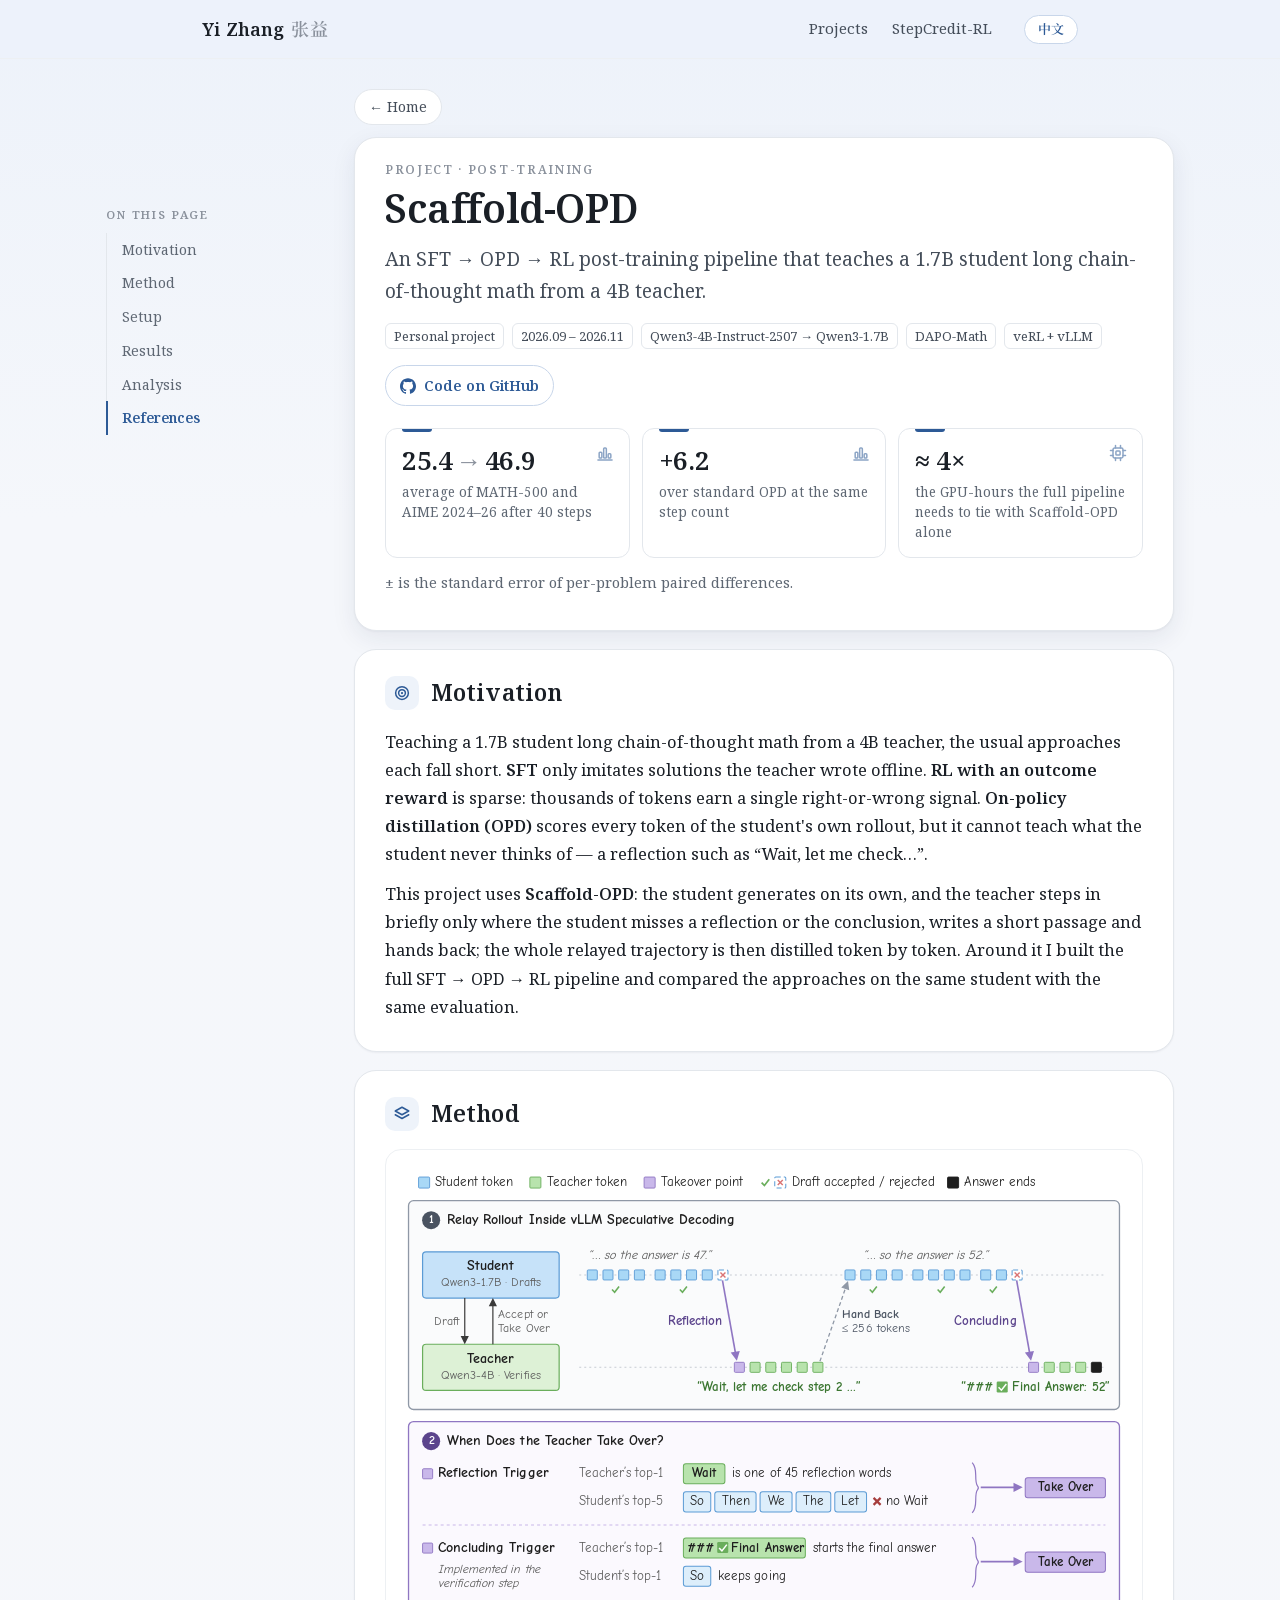
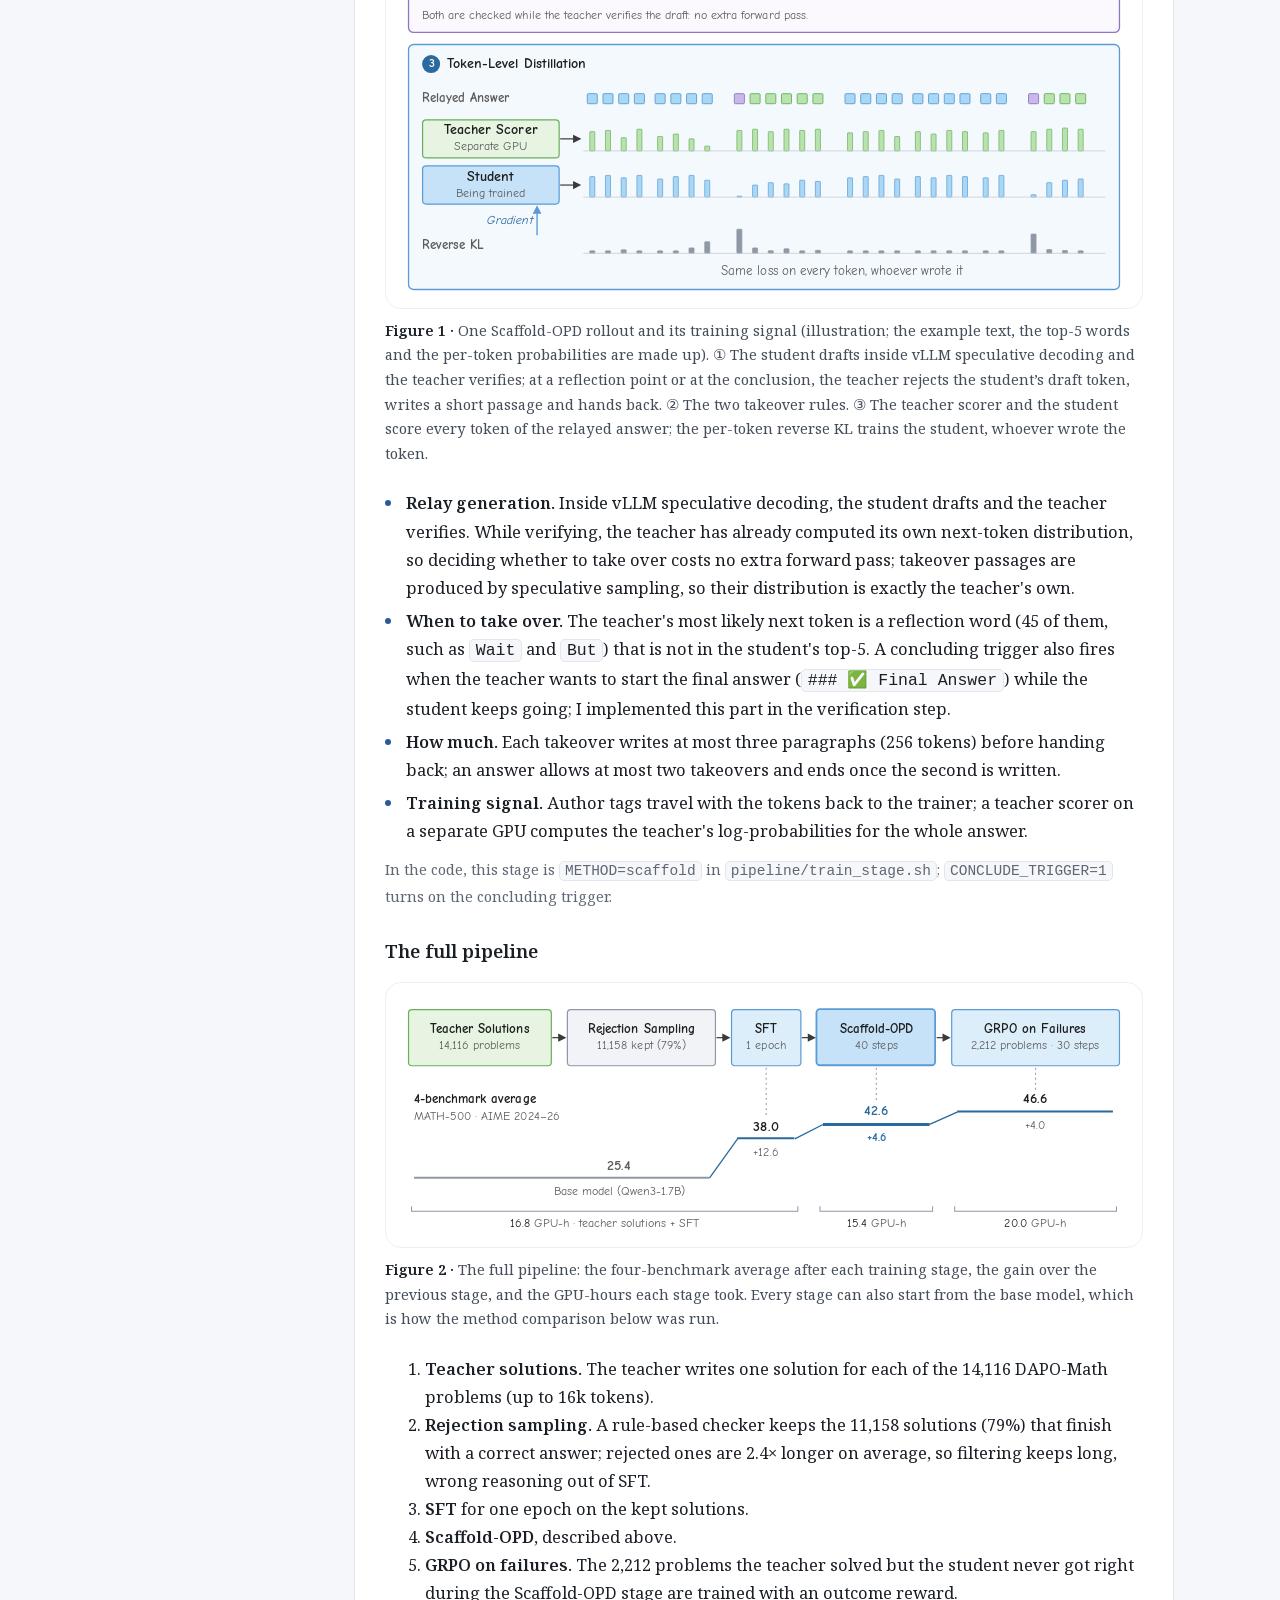
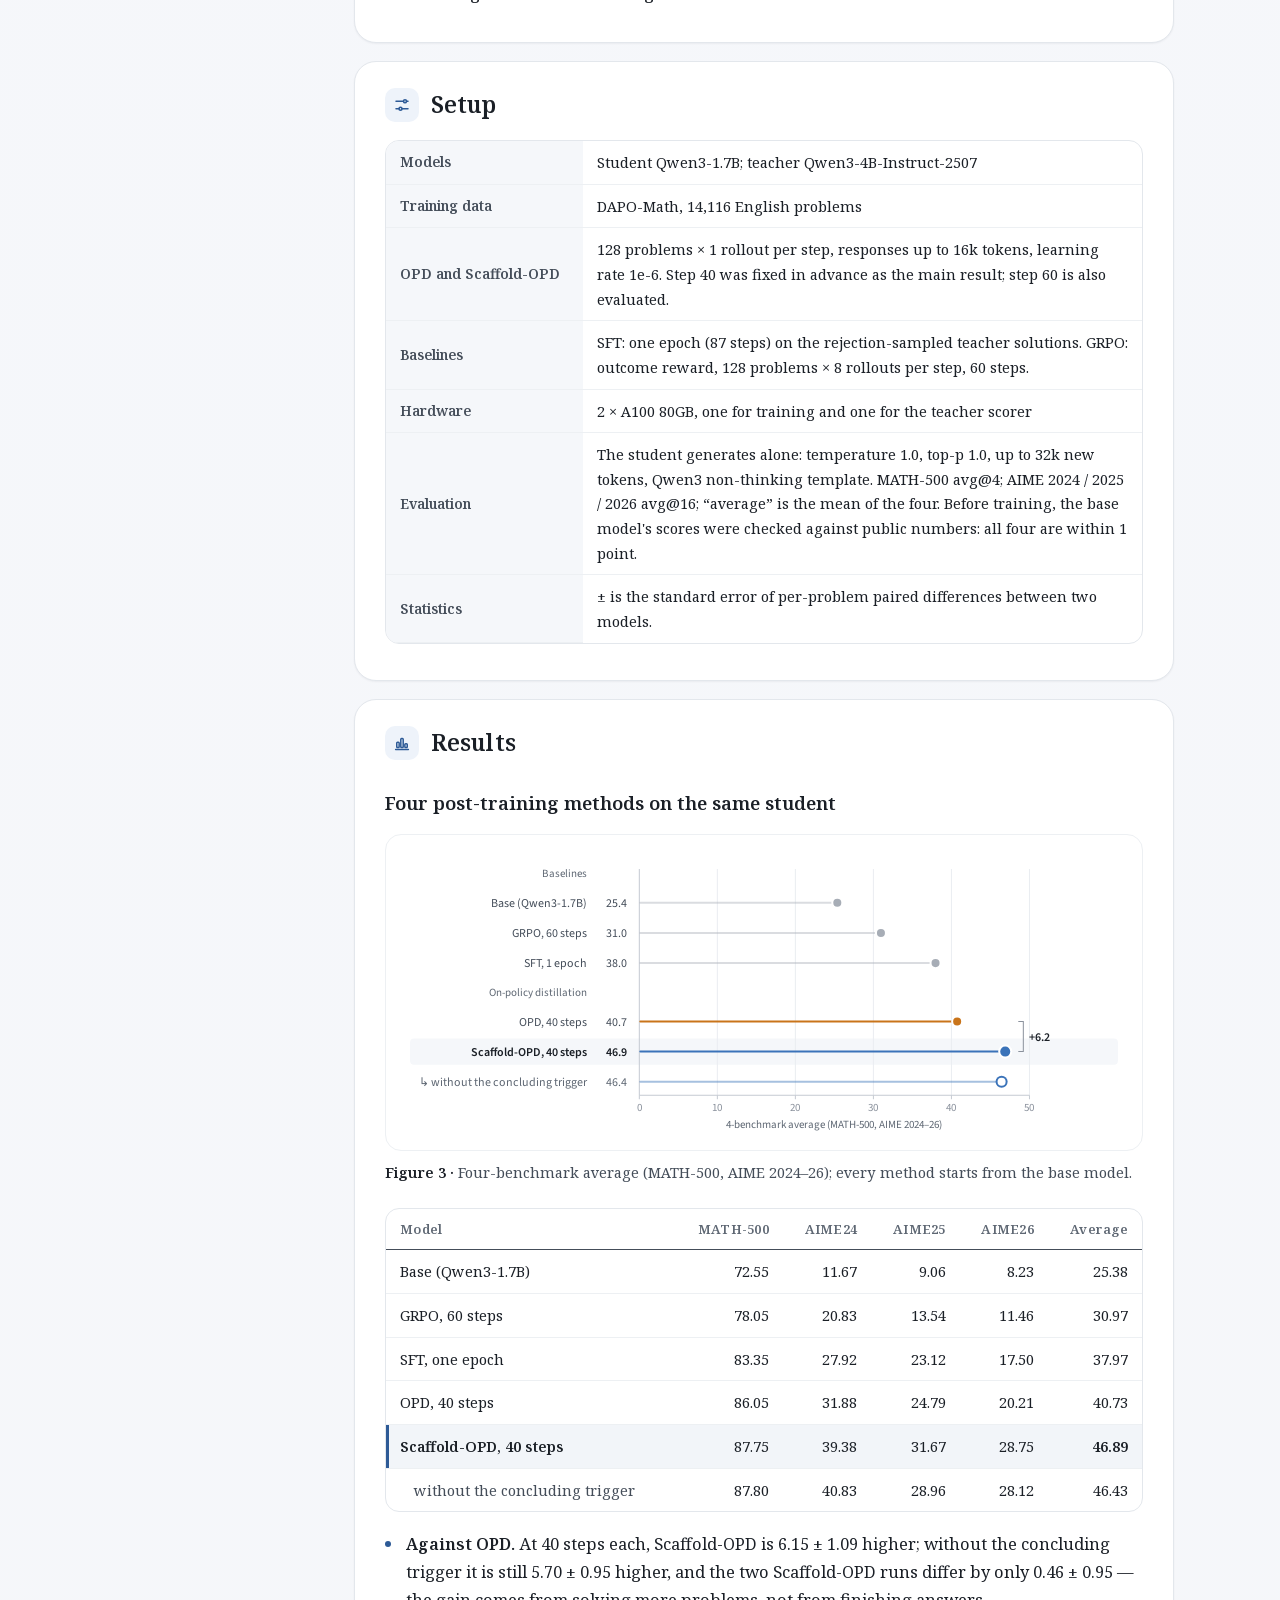
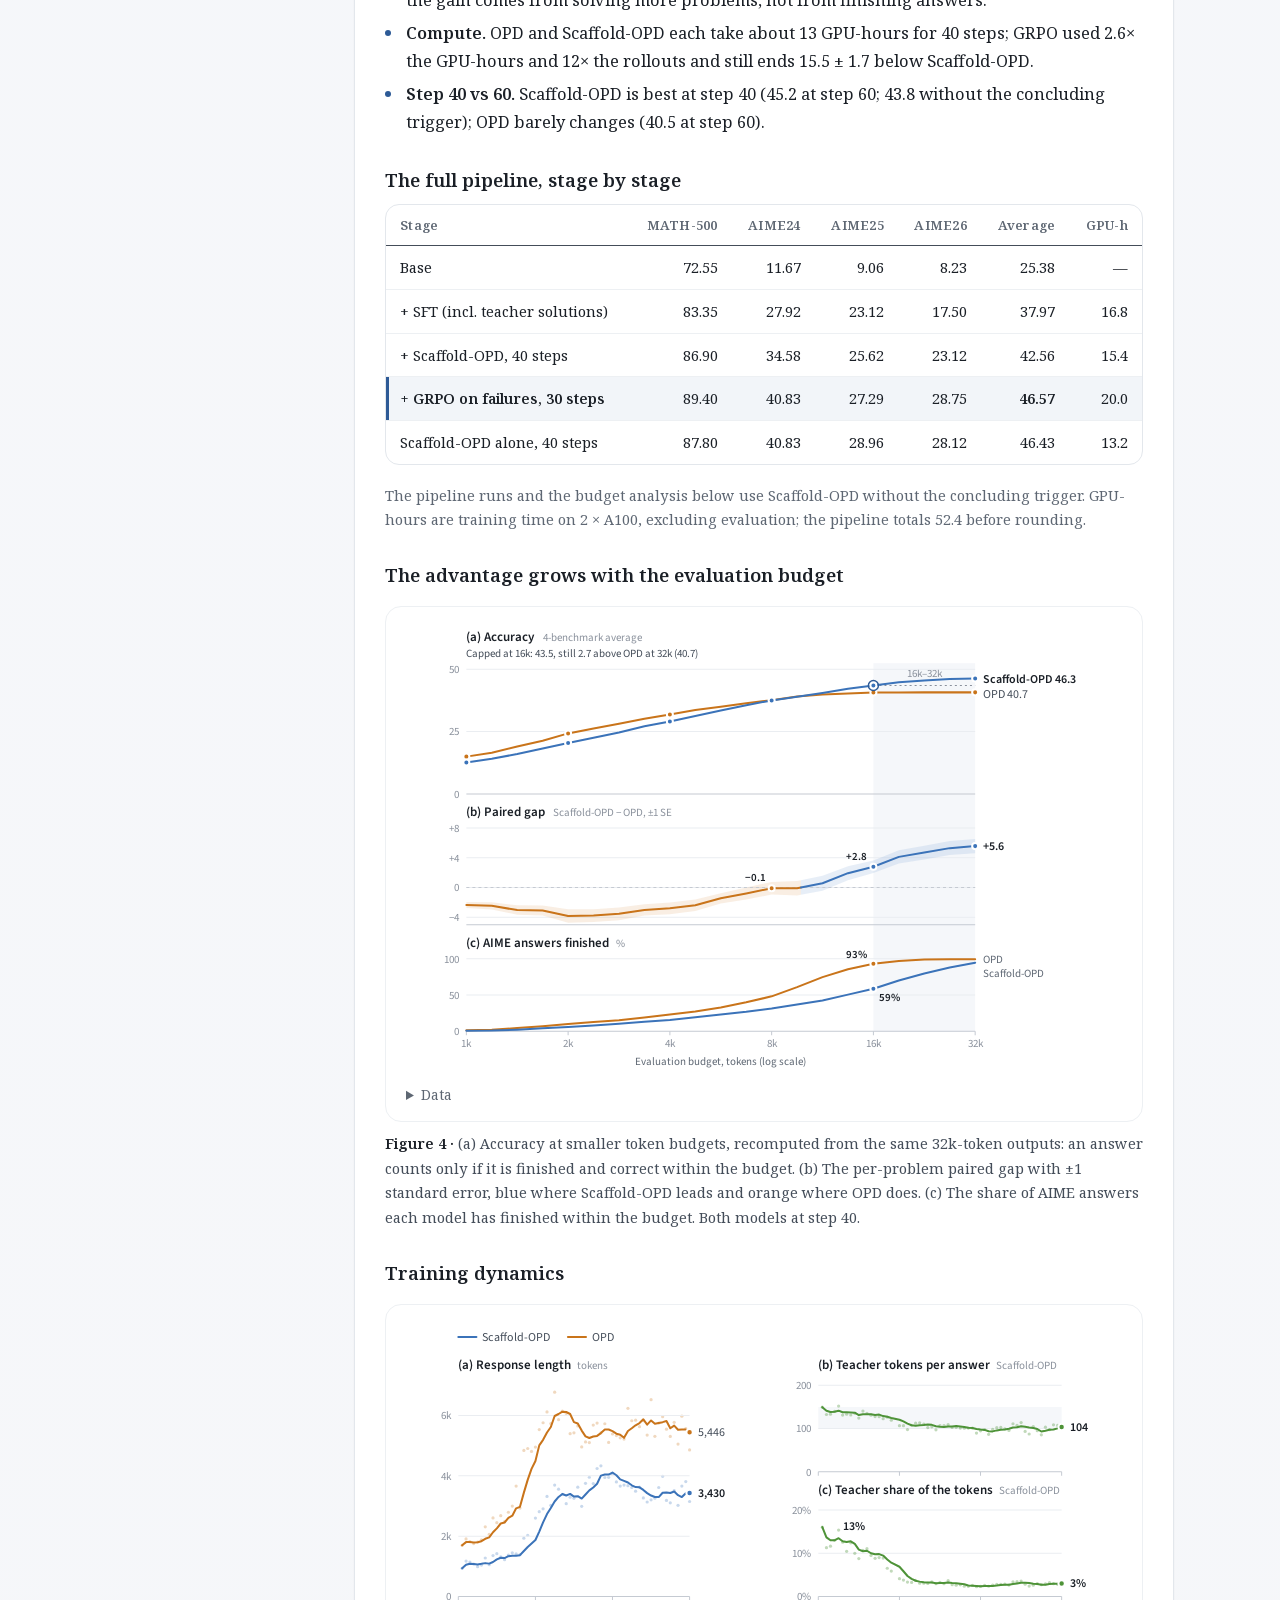
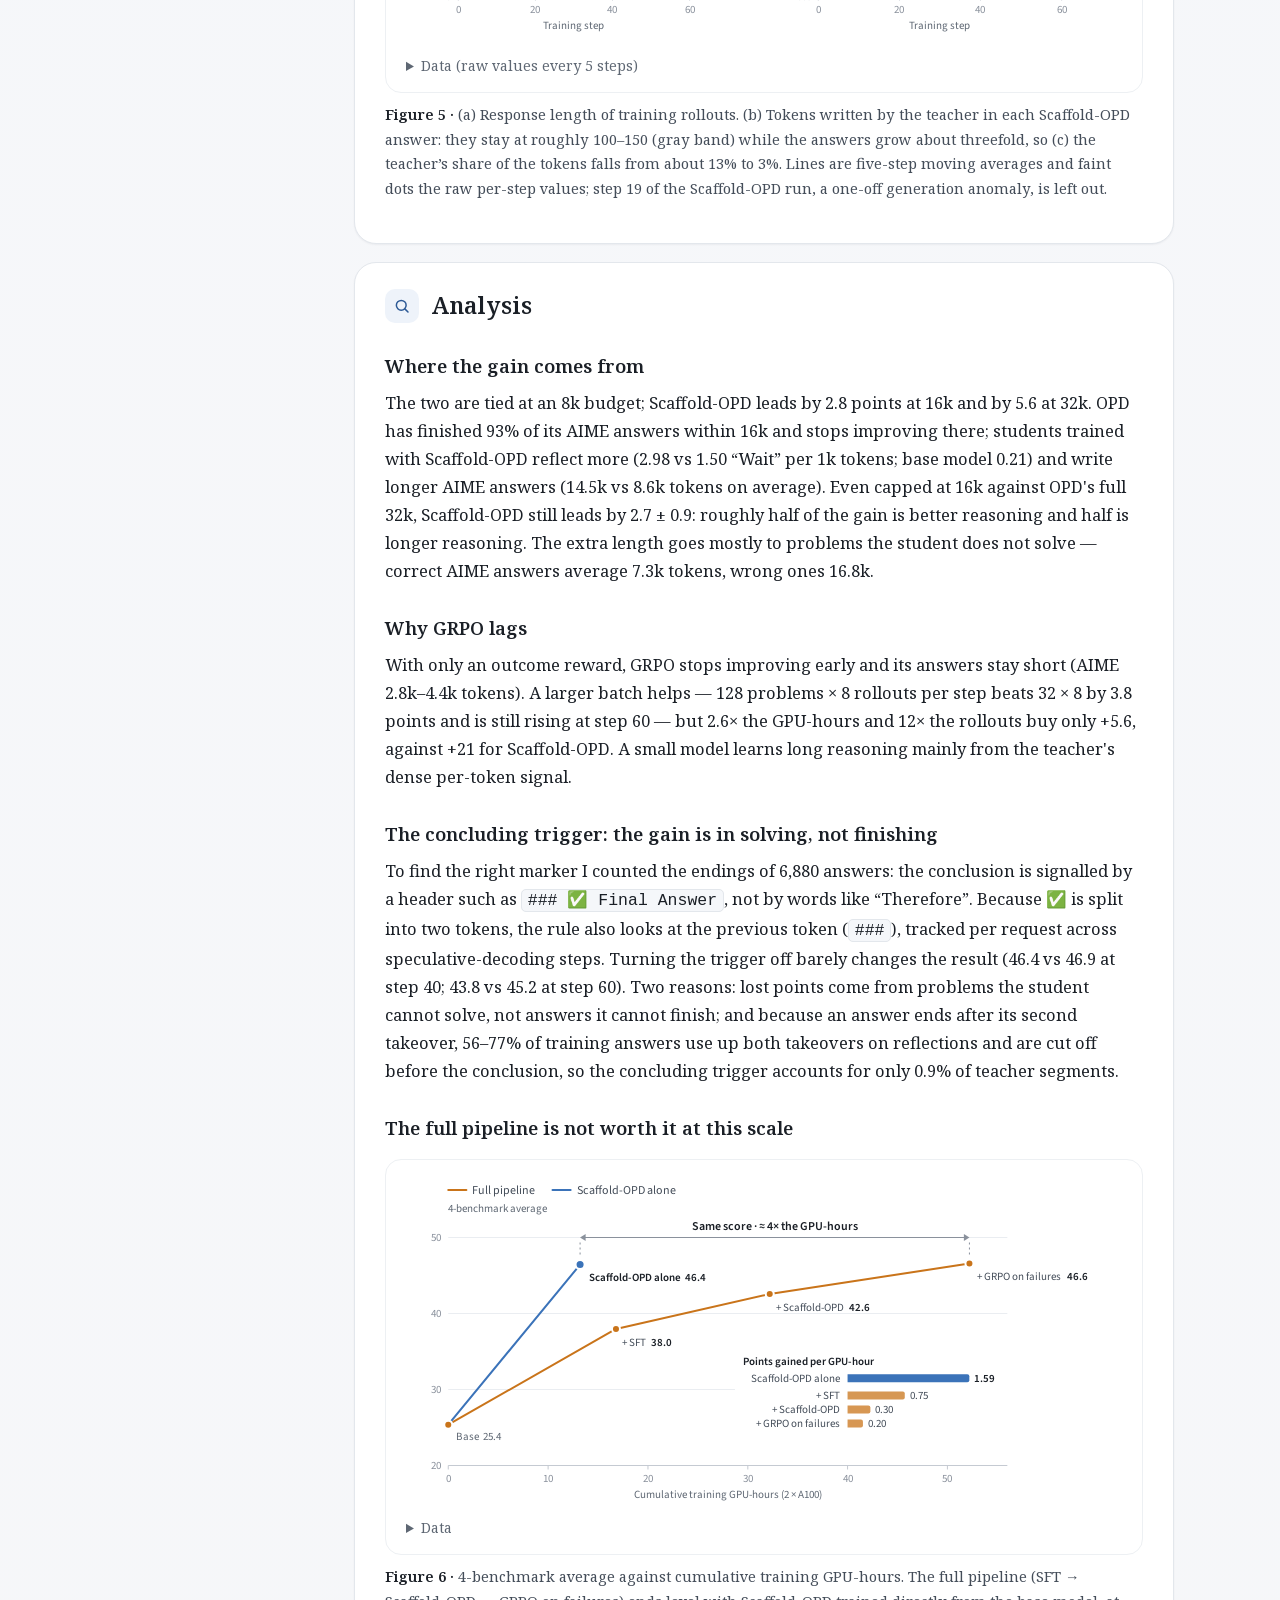
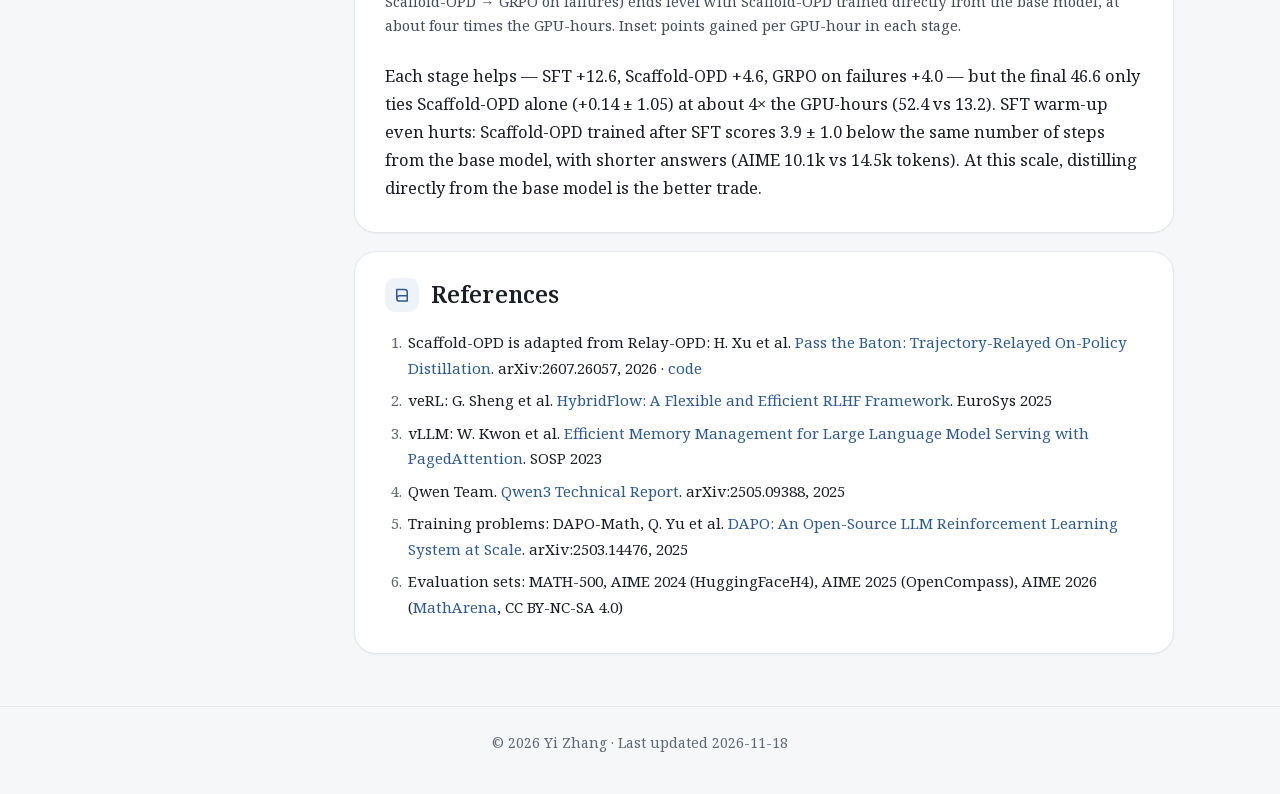
==== commit d43ec661: "Pipelines: the interview deck's layout, ported back (round 7) - Both pipeline figures on the project" ====
--- a/projects/scaffold-opd.html
+++ b/projects/scaffold-opd.html
@@ -118,7 +118,7 @@
 
       <h3><span lang="en">The full pipeline</span><span lang="zh-CN">全流程</span></h3>
       <figure class="fig">
-        <div class="fig-body"><!-- fig:opd-pipeline --><div class="dg"><svg xmlns="http://www.w3.org/2000/svg" xmlns:xlink="http://www.w3.org/1999/xlink" class="dg" viewBox="0 0 721 193" width="721" height="193" role="img" aria-label="Scaffold-OPD pipeline: teacher solutions, rejection sampling, SFT, Scaffold-OPD and GRPO on failures, with the four-benchmark average after each training stage"><g><g><g><g><g><rect x="0" y="0" width="720" height="192" fill="none" stroke="none"/></g></g><g><g transform="translate(0.5,0.5)"><rect x="6" y="8" width="142.2" height="56" rx="3.5" ry="3.5" stroke-width="1.2" style="fill: var(--dg-leaf-soft); stroke: var(--dg-leaf-line)"/></g><g><g><foreignObject style="overflow: visible; text-align: left;" width="100%" height="100%"><div xmlns="http://www.w3.org/1999/xhtml" style="display: flex; align-items: unsafe center; justify-content: unsafe center; width: 1px; height: 1px; padding-top: 36px; margin-left: 77px;"><div style="box-sizing: border-box; font-size: 0; text-align: center; color: var(--dg-ink); "><div style="display: inline-block; font-size: 13px; font-family: 'YZ Hand', 'Comic Neue', 'Comic Sans MS', 'PingFang SC', 'Microsoft YaHei', 'Noto Sans CJK SC', sans-serif; color: var(--dg-ink); line-height: 1.2; pointer-events: all; white-space: nowrap; "><b>Teacher Solutions</b><br /><span style="font-size: 11.5px; color: var(--dg-muted);">14,116 problems</span></div></div></div></foreignObject></g></g></g><g><g transform="translate(0.5,0.5)"><rect x="164.2" y="8" width="147.44" height="56" rx="3.5" ry="3.5" stroke-width="1.2" style="fill: var(--dg-slate-soft); stroke: var(--dg-slate-line)"/></g><g><g><foreignObject style="overflow: visible; text-align: left;" width="100%" height="100%"><div xmlns="http://www.w3.org/1999/xhtml" style="display: flex; align-items: unsafe center; justify-content: unsafe center; width: 1px; height: 1px; padding-top: 36px; margin-left: 238px;"><div style="box-sizing: border-box; font-size: 0; text-align: center; color: var(--dg-ink); "><div style="display: inline-block; font-size: 13px; font-family: 'YZ Hand', 'Comic Neue', 'Comic Sans MS', 'PingFang SC', 'Microsoft YaHei', 'Noto Sans CJK SC', sans-serif; color: var(--dg-ink); line-height: 1.2; pointer-events: all; white-space: nowrap; "><b>Rejection Sampling</b><br /><span style="font-size: 11.5px; color: var(--dg-muted);">11,158 kept (79%)</span></div></div></div></foreignObject></g></g></g><g><g transform="translate(0.5,0.5)"><path d="M 149.2 36 L 155.66 36" fill="none" stroke-width="1.2" stroke-miterlimit="10" style="stroke: var(--dg-line)"/><path d="M 161.86 36 L 155.66 39.1 L 155.66 32.9 Z" stroke-width="1.2" stroke-miterlimit="10" style="fill: var(--dg-line); stroke: var(--dg-line)"/></g></g><g><g transform="translate(0.5,0.5)"><rect x="327.65" y="8" width="69.08" height="56" rx="3.5" ry="3.5" stroke-width="1.2" style="fill: var(--dg-sky-soft); stroke: var(--dg-sky-line)"/></g><g><g><foreignObject style="overflow: visible; text-align: left;" width="100%" height="100%"><div xmlns="http://www.w3.org/1999/xhtml" style="display: flex; align-items: unsafe center; justify-content: unsafe center; width: 1px; height: 1px; padding-top: 36px; margin-left: 362px;"><div style="box-sizing: border-box; font-size: 0; text-align: center; color: var(--dg-ink); "><div style="display: inline-block; font-size: 13px; font-family: 'YZ Hand', 'Comic Neue', 'Comic Sans MS', 'PingFang SC', 'Microsoft YaHei', 'Noto Sans CJK SC', sans-serif; color: var(--dg-ink); line-height: 1.2; pointer-events: all; white-space: nowrap; "><b>SFT</b><br /><span style="font-size: 11.5px; color: var(--dg-muted);">1 epoch</span></div></div></div></foreignObject></g></g></g><g><g transform="translate(0.5,0.5)"><path d="M 312.65 36 L 319.11 36" fill="none" stroke-width="1.2" stroke-miterlimit="10" style="stroke: var(--dg-line)"/><path d="M 325.31 36 L 319.11 39.1 L 319.11 32.9 Z" stroke-width="1.2" stroke-miterlimit="10" style="fill: var(--dg-line); stroke: var(--dg-line)"/></g></g><g><g><rect x="412.72" y="8" width="118.2" height="56" rx="3.5" ry="3.5" stroke-width="1.8" style="fill: var(--dg-sky-fill); stroke: var(--dg-sky-line)"/></g><g><g><foreignObject style="overflow: visible; text-align: left;" width="100%" height="100%"><div xmlns="http://www.w3.org/1999/xhtml" style="display: flex; align-items: unsafe center; justify-content: unsafe center; width: 1px; height: 1px; padding-top: 36px; margin-left: 472px;"><div style="box-sizing: border-box; font-size: 0; text-align: center; color: var(--dg-ink); "><div style="display: inline-block; font-size: 13px; font-family: 'YZ Hand', 'Comic Neue', 'Comic Sans MS', 'PingFang SC', 'Microsoft YaHei', 'Noto Sans CJK SC', sans-serif; color: var(--dg-ink); line-height: 1.2; pointer-events: all; white-space: nowrap; "><b>Scaffold-OPD</b><br /><span style="font-size: 11.5px; color: var(--dg-muted);">40 steps</span></div></div></div></foreignObject></g></g></g><g><g transform="translate(0.5,0.5)"><path d="M 397.72 36 L 404.18 36" fill="none" stroke-width="1.2" stroke-miterlimit="10" style="stroke: var(--dg-line)"/><path d="M 410.38 36 L 404.18 39.1 L 404.18 32.9 Z" stroke-width="1.2" stroke-miterlimit="10" style="fill: var(--dg-line); stroke: var(--dg-line)"/></g></g><g><g transform="translate(0.5,0.5)"><rect x="546.92" y="8" width="167.08" height="56" rx="3.5" ry="3.5" stroke-width="1.2" style="fill: var(--dg-sky-soft); stroke: var(--dg-sky-line)"/></g><g><g><foreignObject style="overflow: visible; text-align: left;" width="100%" height="100%"><div xmlns="http://www.w3.org/1999/xhtml" style="display: flex; align-items: unsafe center; justify-content: unsafe center; width: 1px; height: 1px; padding-top: 36px; margin-left: 630px;"><div style="box-sizing: border-box; font-size: 0; text-align: center; color: var(--dg-ink); "><div style="display: inline-block; font-size: 13px; font-family: 'YZ Hand', 'Comic Neue', 'Comic Sans MS', 'PingFang SC', 'Microsoft YaHei', 'Noto Sans CJK SC', sans-serif; color: var(--dg-ink); line-height: 1.2; pointer-events: all; white-space: nowrap; "><b>GRPO on Failures</b><br /><span style="font-size: 11.5px; color: var(--dg-muted);">2,212 problems · 30 steps</span></div></div></div></foreignObject></g></g></g><g><g transform="translate(0.5,0.5)"><path d="M 531.92 36 L 538.38 36" fill="none" stroke-width="1.2" stroke-miterlimit="10" style="stroke: var(--dg-line)"/><path d="M 544.58 36 L 538.38 39.1 L 538.38 32.9 Z" stroke-width="1.2" stroke-miterlimit="10" style="fill: var(--dg-line); stroke: var(--dg-line)"/></g></g><g><g><rect x="12" y="97.19" width="135.27" height="17.62" fill="none" stroke="none"/></g><g><g><foreignObject style="overflow: visible; text-align: left;" width="100%" height="100%"><div xmlns="http://www.w3.org/1999/xhtml" style="display: flex; align-items: unsafe center; justify-content: unsafe flex-start; width: 1px; height: 1px; padding-top: 106px; margin-left: 12px;"><div style="box-sizing: border-box; font-size: 0; text-align: left; color: var(--dg-ink); "><div style="display: inline-block; font-size: 12.5px; font-family: 'YZ Hand', 'Comic Neue', 'Comic Sans MS', 'PingFang SC', 'Microsoft YaHei', 'Noto Sans CJK SC', sans-serif; color: var(--dg-ink); line-height: 1.2; pointer-events: all; font-weight: bold; white-space: nowrap; ">4-benchmark average</div></div></div></foreignObject></g></g></g><g><g><rect x="12" y="169.5" width="119.84" height="17" fill="none" stroke="none"/></g><g><g><foreignObject style="overflow: visible; text-align: left;" width="100%" height="100%"><div xmlns="http://www.w3.org/1999/xhtml" style="display: flex; align-items: unsafe center; justify-content: unsafe flex-start; width: 1px; height: 1px; padding-top: 178px; margin-left: 12px;"><div style="box-sizing: border-box; font-size: 0; text-align: left; color: var(--dg-muted); "><div style="display: inline-block; font-size: 12px; font-family: 'YZ Hand', 'Comic Neue', 'Comic Sans MS', 'PingFang SC', 'Microsoft YaHei', 'Noto Sans CJK SC', sans-serif; color: var(--dg-muted); line-height: 1.2; pointer-events: all; white-space: nowrap; ">GPU-hours per stage</div></div></div></foreignObject></g></g></g><g><g><path d="M 12 168 L 305.65 168" fill="none" stroke-width="2" stroke-miterlimit="10" style="stroke: var(--dg-slate-line)"/></g></g><g><g><rect x="109.13" y="147.19" width="196.51" height="17.62" fill="none" stroke="none"/></g><g><g><foreignObject style="overflow: visible; text-align: left;" width="100%" height="100%"><div xmlns="http://www.w3.org/1999/xhtml" style="display: flex; align-items: unsafe center; justify-content: unsafe flex-end; width: 1px; height: 1px; padding-top: 156px; margin-left: 306px;"><div style="box-sizing: border-box; font-size: 0; text-align: right; color: var(--dg-muted); "><div style="display: inline-block; font-size: 12.5px; font-family: 'YZ Hand', 'Comic Neue', 'Comic Sans MS', 'PingFang SC', 'Microsoft YaHei', 'Noto Sans CJK SC', sans-serif; color: var(--dg-muted); line-height: 1.2; pointer-events: all; white-space: nowrap; ">Base model (Qwen3-1.7B) <b>25.4</b></div></div></div></foreignObject></g></g></g><g><g transform="translate(0.5,0.5)"><path d="M 362.18 66 L 362.18 111.53" fill="none" stroke-miterlimit="10" stroke-dasharray="1 3" style="stroke: var(--dg-slate-tok)"/></g></g><g><g transform="translate(0.5,0.5)"><path d="M 305.65 168 L 333.65 133.53" fill="none" stroke-width="1.3" stroke-miterlimit="10" style="stroke: var(--dg-sky-line)"/></g></g><g><g><path d="M 333.65 133.53 L 390.72 133.53" fill="none" stroke-width="2" stroke-miterlimit="10" style="stroke: var(--dg-sky-line)"/></g></g><g><g><rect x="344.33" y="111.78" width="35.7" height="19.5" fill="none" stroke="none"/></g><g><g><foreignObject style="overflow: visible; text-align: left;" width="100%" height="100%"><div xmlns="http://www.w3.org/1999/xhtml" style="display: flex; align-items: unsafe center; justify-content: unsafe center; width: 1px; height: 1px; padding-top: 122px; margin-left: 362px;"><div style="box-sizing: border-box; font-size: 0; text-align: center; color: var(--dg-ink); "><div style="display: inline-block; font-size: 14px; font-family: 'YZ Hand', 'Comic Neue', 'Comic Sans MS', 'PingFang SC', 'Microsoft YaHei', 'Noto Sans CJK SC', sans-serif; color: var(--dg-ink); line-height: 1.2; pointer-events: all; white-space: nowrap; "><b>38.0</b></div></div></div></foreignObject></g></g></g><g><g><rect x="345.78" y="138.03" width="32.8" height="17" fill="none" stroke="none"/></g><g><g><foreignObject style="overflow: visible; text-align: left;" width="100%" height="100%"><div xmlns="http://www.w3.org/1999/xhtml" style="display: flex; align-items: unsafe center; justify-content: unsafe center; width: 1px; height: 1px; padding-top: 147px; margin-left: 362px;"><div style="box-sizing: border-box; font-size: 0; text-align: center; color: var(--dg-muted); "><div style="display: inline-block; font-size: 12px; font-family: 'YZ Hand', 'Comic Neue', 'Comic Sans MS', 'PingFang SC', 'Microsoft YaHei', 'Noto Sans CJK SC', sans-serif; color: var(--dg-muted); line-height: 1.2; pointer-events: all; white-space: nowrap; ">+12.6</div></div></div></foreignObject></g></g></g><g><g><rect x="348.67" y="169.5" width="27.04" height="17" fill="none" stroke="none"/></g><g><g><foreignObject style="overflow: visible; text-align: left;" width="100%" height="100%"><div xmlns="http://www.w3.org/1999/xhtml" style="display: flex; align-items: unsafe center; justify-content: unsafe center; width: 1px; height: 1px; padding-top: 178px; margin-left: 362px;"><div style="box-sizing: border-box; font-size: 0; text-align: center; color: var(--dg-muted); "><div style="display: inline-block; font-size: 12px; font-family: 'YZ Hand', 'Comic Neue', 'Comic Sans MS', 'PingFang SC', 'Microsoft YaHei', 'Noto Sans CJK SC', sans-serif; color: var(--dg-muted); line-height: 1.2; pointer-events: all; white-space: nowrap; ">16.8</div></div></div></foreignObject></g></g></g><g><g transform="translate(0.5,0.5)"><path d="M 471.82 66 L 471.82 98.94" fill="none" stroke-miterlimit="10" stroke-dasharray="1 3" style="stroke: var(--dg-slate-tok)"/></g></g><g><g transform="translate(0.5,0.5)"><path d="M 390.72 133.53 L 418.72 120.94" fill="none" stroke-width="1.3" stroke-miterlimit="10" style="stroke: var(--dg-sky-line)"/></g></g><g><g transform="translate(0.5,0.5)"><path d="M 418.72 120.94 L 524.92 120.94" fill="none" stroke-width="3" stroke-miterlimit="10" style="stroke: var(--dg-sky-line)"/></g></g><g><g><rect x="453.97" y="99.19" width="35.7" height="19.5" fill="none" stroke="none"/></g><g><g><foreignObject style="overflow: visible; text-align: left;" width="100%" height="100%"><div xmlns="http://www.w3.org/1999/xhtml" style="display: flex; align-items: unsafe center; justify-content: unsafe center; width: 1px; height: 1px; padding-top: 109px; margin-left: 472px;"><div style="box-sizing: border-box; font-size: 0; text-align: center; color: var(--dg-sky-dark); "><div style="display: inline-block; font-size: 14px; font-family: 'YZ Hand', 'Comic Neue', 'Comic Sans MS', 'PingFang SC', 'Microsoft YaHei', 'Noto Sans CJK SC', sans-serif; color: var(--dg-sky-dark); line-height: 1.2; pointer-events: all; white-space: nowrap; "><b>42.6</b></div></div></div></foreignObject></g></g></g><g><g><rect x="456.24" y="125.44" width="31.17" height="17" fill="none" stroke="none"/></g><g><g><foreignObject style="overflow: visible; text-align: left;" width="100%" height="100%"><div xmlns="http://www.w3.org/1999/xhtml" style="display: flex; align-items: unsafe center; justify-content: unsafe center; width: 1px; height: 1px; padding-top: 134px; margin-left: 472px;"><div style="box-sizing: border-box; font-size: 0; text-align: center; color: var(--dg-sky-dark); "><div style="display: inline-block; font-size: 12px; font-family: 'YZ Hand', 'Comic Neue', 'Comic Sans MS', 'PingFang SC', 'Microsoft YaHei', 'Noto Sans CJK SC', sans-serif; color: var(--dg-sky-dark); line-height: 1.2; pointer-events: all; font-weight: bold; white-space: nowrap; ">+4.6</div></div></div></foreignObject></g></g></g><g><g><rect x="458.3" y="169.5" width="27.04" height="17" fill="none" stroke="none"/></g><g><g><foreignObject style="overflow: visible; text-align: left;" width="100%" height="100%"><div xmlns="http://www.w3.org/1999/xhtml" style="display: flex; align-items: unsafe center; justify-content: unsafe center; width: 1px; height: 1px; padding-top: 178px; margin-left: 472px;"><div style="box-sizing: border-box; font-size: 0; text-align: center; color: var(--dg-muted); "><div style="display: inline-block; font-size: 12px; font-family: 'YZ Hand', 'Comic Neue', 'Comic Sans MS', 'PingFang SC', 'Microsoft YaHei', 'Noto Sans CJK SC', sans-serif; color: var(--dg-muted); line-height: 1.2; pointer-events: all; white-space: nowrap; ">15.4</div></div></div></foreignObject></g></g></g><g><g transform="translate(0.5,0.5)"><path d="M 630.46 66 L 630.46 88" fill="none" stroke-miterlimit="10" stroke-dasharray="1 3" style="stroke: var(--dg-slate-tok)"/></g></g><g><g transform="translate(0.5,0.5)"><path d="M 524.92 120.94 L 552.92 110" fill="none" stroke-width="1.3" stroke-miterlimit="10" style="stroke: var(--dg-sky-line)"/></g></g><g><g><path d="M 552.92 110 L 708 110" fill="none" stroke-width="2" stroke-miterlimit="10" style="stroke: var(--dg-sky-line)"/></g></g><g><g><rect x="612.61" y="88.25" width="35.7" height="19.5" fill="none" stroke="none"/></g><g><g><foreignObject style="overflow: visible; text-align: left;" width="100%" height="100%"><div xmlns="http://www.w3.org/1999/xhtml" style="display: flex; align-items: unsafe center; justify-content: unsafe center; width: 1px; height: 1px; padding-top: 98px; margin-left: 630px;"><div style="box-sizing: border-box; font-size: 0; text-align: center; color: var(--dg-ink); "><div style="display: inline-block; font-size: 14px; font-family: 'YZ Hand', 'Comic Neue', 'Comic Sans MS', 'PingFang SC', 'Microsoft YaHei', 'Noto Sans CJK SC', sans-serif; color: var(--dg-ink); line-height: 1.2; pointer-events: all; white-space: nowrap; "><b>46.6</b></div></div></div></foreignObject></g></g></g><g><g><rect x="616.76" y="114.5" width="27.4" height="17" fill="none" stroke="none"/></g><g><g><foreignObject style="overflow: visible; text-align: left;" width="100%" height="100%"><div xmlns="http://www.w3.org/1999/xhtml" style="display: flex; align-items: unsafe center; justify-content: unsafe center; width: 1px; height: 1px; padding-top: 123px; margin-left: 630px;"><div style="box-sizing: border-box; font-size: 0; text-align: center; color: var(--dg-muted); "><div style="display: inline-block; font-size: 12px; font-family: 'YZ Hand', 'Comic Neue', 'Comic Sans MS', 'PingFang SC', 'Microsoft YaHei', 'Noto Sans CJK SC', sans-serif; color: var(--dg-muted); line-height: 1.2; pointer-events: all; white-space: nowrap; ">+4.0</div></div></div></foreignObject></g></g></g><g><g><rect x="615.98" y="169.5" width="28.96" height="17" fill="none" stroke="none"/></g><g><g><foreignObject style="overflow: visible; text-align: left;" width="100%" height="100%"><div xmlns="http://www.w3.org/1999/xhtml" style="display: flex; align-items: unsafe center; justify-content: unsafe center; width: 1px; height: 1px; padding-top: 178px; margin-left: 630px;"><div style="box-sizing: border-box; font-size: 0; text-align: center; color: var(--dg-muted); "><div style="display: inline-block; font-size: 12px; font-family: 'YZ Hand', 'Comic Neue', 'Comic Sans MS', 'PingFang SC', 'Microsoft YaHei', 'Noto Sans CJK SC', sans-serif; color: var(--dg-muted); line-height: 1.2; pointer-events: all; white-space: nowrap; ">20.0</div></div></div></foreignObject></g></g></g></g></g></g></svg></div><!-- /fig:opd-pipeline --></div>
+        <div class="fig-body"><!-- fig:opd-pipeline --><div class="dg"><svg xmlns="http://www.w3.org/2000/svg" xmlns:xlink="http://www.w3.org/1999/xlink" class="dg" viewBox="0 0 721 233" width="721" height="233" role="img" aria-label="Scaffold-OPD pipeline: teacher solutions, rejection sampling, SFT, Scaffold-OPD and GRPO on failures, with the four-benchmark average after each training stage"><g><g><g><g><g><rect x="0" y="0" width="720" height="232" fill="none" stroke="none"/></g></g><g><g transform="translate(0.5,0.5)"><rect x="6" y="8" width="142.2" height="56" rx="3.5" ry="3.5" stroke-width="1.2" style="fill: var(--dg-leaf-soft); stroke: var(--dg-leaf-line)"/></g><g><g><foreignObject style="overflow: visible; text-align: left;" width="100%" height="100%"><div xmlns="http://www.w3.org/1999/xhtml" style="display: flex; align-items: unsafe center; justify-content: unsafe center; width: 1px; height: 1px; padding-top: 36px; margin-left: 77px;"><div style="box-sizing: border-box; font-size: 0; text-align: center; color: var(--dg-ink); "><div style="display: inline-block; font-size: 13px; font-family: 'YZ Hand', 'Comic Neue', 'Comic Sans MS', 'PingFang SC', 'Microsoft YaHei', 'Noto Sans CJK SC', sans-serif; color: var(--dg-ink); line-height: 1.2; pointer-events: all; white-space: nowrap; "><b>Teacher Solutions</b><br /><span style="font-size: 11.5px; color: var(--dg-muted);">14,116 problems</span></div></div></div></foreignObject></g></g></g><g><g transform="translate(0.5,0.5)"><rect x="164.2" y="8" width="147.44" height="56" rx="3.5" ry="3.5" stroke-width="1.2" style="fill: var(--dg-slate-soft); stroke: var(--dg-slate-line)"/></g><g><g><foreignObject style="overflow: visible; text-align: left;" width="100%" height="100%"><div xmlns="http://www.w3.org/1999/xhtml" style="display: flex; align-items: unsafe center; justify-content: unsafe center; width: 1px; height: 1px; padding-top: 36px; margin-left: 238px;"><div style="box-sizing: border-box; font-size: 0; text-align: center; color: var(--dg-ink); "><div style="display: inline-block; font-size: 13px; font-family: 'YZ Hand', 'Comic Neue', 'Comic Sans MS', 'PingFang SC', 'Microsoft YaHei', 'Noto Sans CJK SC', sans-serif; color: var(--dg-ink); line-height: 1.2; pointer-events: all; white-space: nowrap; "><b>Rejection Sampling</b><br /><span style="font-size: 11.5px; color: var(--dg-muted);">11,158 kept (79%)</span></div></div></div></foreignObject></g></g></g><g><g transform="translate(0.5,0.5)"><path d="M 149.2 36 L 155.66 36" fill="none" stroke-width="1.2" stroke-miterlimit="10" style="stroke: var(--dg-line)"/><path d="M 161.86 36 L 155.66 39.1 L 155.66 32.9 Z" stroke-width="1.2" stroke-miterlimit="10" style="fill: var(--dg-line); stroke: var(--dg-line)"/></g></g><g><g transform="translate(0.5,0.5)"><rect x="327.65" y="8" width="69.08" height="56" rx="3.5" ry="3.5" stroke-width="1.2" style="fill: var(--dg-sky-soft); stroke: var(--dg-sky-line)"/></g><g><g><foreignObject style="overflow: visible; text-align: left;" width="100%" height="100%"><div xmlns="http://www.w3.org/1999/xhtml" style="display: flex; align-items: unsafe center; justify-content: unsafe center; width: 1px; height: 1px; padding-top: 36px; margin-left: 362px;"><div style="box-sizing: border-box; font-size: 0; text-align: center; color: var(--dg-ink); "><div style="display: inline-block; font-size: 13px; font-family: 'YZ Hand', 'Comic Neue', 'Comic Sans MS', 'PingFang SC', 'Microsoft YaHei', 'Noto Sans CJK SC', sans-serif; color: var(--dg-ink); line-height: 1.2; pointer-events: all; white-space: nowrap; "><b>SFT</b><br /><span style="font-size: 11.5px; color: var(--dg-muted);">1 epoch</span></div></div></div></foreignObject></g></g></g><g><g transform="translate(0.5,0.5)"><path d="M 312.65 36 L 319.11 36" fill="none" stroke-width="1.2" stroke-miterlimit="10" style="stroke: var(--dg-line)"/><path d="M 325.31 36 L 319.11 39.1 L 319.11 32.9 Z" stroke-width="1.2" stroke-miterlimit="10" style="fill: var(--dg-line); stroke: var(--dg-line)"/></g></g><g><g><rect x="412.72" y="8" width="118.2" height="56" rx="3.5" ry="3.5" stroke-width="1.8" style="fill: var(--dg-sky-fill); stroke: var(--dg-sky-line)"/></g><g><g><foreignObject style="overflow: visible; text-align: left;" width="100%" height="100%"><div xmlns="http://www.w3.org/1999/xhtml" style="display: flex; align-items: unsafe center; justify-content: unsafe center; width: 1px; height: 1px; padding-top: 36px; margin-left: 472px;"><div style="box-sizing: border-box; font-size: 0; text-align: center; color: var(--dg-ink); "><div style="display: inline-block; font-size: 13px; font-family: 'YZ Hand', 'Comic Neue', 'Comic Sans MS', 'PingFang SC', 'Microsoft YaHei', 'Noto Sans CJK SC', sans-serif; color: var(--dg-ink); line-height: 1.2; pointer-events: all; white-space: nowrap; "><b>Scaffold-OPD</b><br /><span style="font-size: 11.5px; color: var(--dg-muted);">40 steps</span></div></div></div></foreignObject></g></g></g><g><g transform="translate(0.5,0.5)"><path d="M 397.72 36 L 404.18 36" fill="none" stroke-width="1.2" stroke-miterlimit="10" style="stroke: var(--dg-line)"/><path d="M 410.38 36 L 404.18 39.1 L 404.18 32.9 Z" stroke-width="1.2" stroke-miterlimit="10" style="fill: var(--dg-line); stroke: var(--dg-line)"/></g></g><g><g transform="translate(0.5,0.5)"><rect x="546.92" y="8" width="167.08" height="56" rx="3.5" ry="3.5" stroke-width="1.2" style="fill: var(--dg-sky-soft); stroke: var(--dg-sky-line)"/></g><g><g><foreignObject style="overflow: visible; text-align: left;" width="100%" height="100%"><div xmlns="http://www.w3.org/1999/xhtml" style="display: flex; align-items: unsafe center; justify-content: unsafe center; width: 1px; height: 1px; padding-top: 36px; margin-left: 630px;"><div style="box-sizing: border-box; font-size: 0; text-align: center; color: var(--dg-ink); "><div style="display: inline-block; font-size: 13px; font-family: 'YZ Hand', 'Comic Neue', 'Comic Sans MS', 'PingFang SC', 'Microsoft YaHei', 'Noto Sans CJK SC', sans-serif; color: var(--dg-ink); line-height: 1.2; pointer-events: all; white-space: nowrap; "><b>GRPO on Failures</b><br /><span style="font-size: 11.5px; color: var(--dg-muted);">2,212 problems · 30 steps</span></div></div></div></foreignObject></g></g></g><g><g transform="translate(0.5,0.5)"><path d="M 531.92 36 L 538.38 36" fill="none" stroke-width="1.2" stroke-miterlimit="10" style="stroke: var(--dg-line)"/><path d="M 544.58 36 L 538.38 39.1 L 538.38 32.9 Z" stroke-width="1.2" stroke-miterlimit="10" style="fill: var(--dg-line); stroke: var(--dg-line)"/></g></g><g><g><rect x="12" y="89.19" width="135.27" height="17.62" fill="none" stroke="none"/></g><g><g><foreignObject style="overflow: visible; text-align: left;" width="100%" height="100%"><div xmlns="http://www.w3.org/1999/xhtml" style="display: flex; align-items: unsafe center; justify-content: unsafe flex-start; width: 1px; height: 1px; padding-top: 98px; margin-left: 12px;"><div style="box-sizing: border-box; font-size: 0; text-align: left; color: var(--dg-ink); "><div style="display: inline-block; font-size: 12.5px; font-family: 'YZ Hand', 'Comic Neue', 'Comic Sans MS', 'PingFang SC', 'Microsoft YaHei', 'Noto Sans CJK SC', sans-serif; color: var(--dg-ink); line-height: 1.2; pointer-events: all; font-weight: bold; white-space: nowrap; ">4-benchmark average</div></div></div></foreignObject></g></g></g><g><g><rect x="12" y="106.5" width="164.12" height="17" fill="none" stroke="none"/></g><g><g><foreignObject style="overflow: visible; text-align: left;" width="100%" height="100%"><div xmlns="http://www.w3.org/1999/xhtml" style="display: flex; align-items: unsafe center; justify-content: unsafe flex-start; width: 1px; height: 1px; padding-top: 115px; margin-left: 12px;"><div style="box-sizing: border-box; font-size: 0; text-align: left; color: var(--dg-muted); "><div style="display: inline-block; font-size: 12px; font-family: 'YZ Hand', 'Comic Neue', 'Comic Sans MS', 'PingFang SC', 'Microsoft YaHei', 'Noto Sans CJK SC', sans-serif; color: var(--dg-muted); line-height: 1.2; pointer-events: all; white-space: nowrap; ">MATH-500 · AIME 2024–26</div></div></div></foreignObject></g></g></g><g><g><path d="M 12 176 L 305.65 176" fill="none" stroke-width="2" stroke-miterlimit="10" style="stroke: var(--dg-slate-line)"/></g></g><g><g><rect x="197.79" y="154.25" width="35.7" height="19.5" fill="none" stroke="none"/></g><g><g><foreignObject style="overflow: visible; text-align: left;" width="100%" height="100%"><div xmlns="http://www.w3.org/1999/xhtml" style="display: flex; align-items: unsafe center; justify-content: unsafe center; width: 1px; height: 1px; padding-top: 164px; margin-left: 216px;"><div style="box-sizing: border-box; font-size: 0; text-align: center; color: var(--dg-muted); "><div style="display: inline-block; font-size: 14px; font-family: 'YZ Hand', 'Comic Neue', 'Comic Sans MS', 'PingFang SC', 'Microsoft YaHei', 'Noto Sans CJK SC', sans-serif; color: var(--dg-muted); line-height: 1.2; pointer-events: all; white-space: nowrap; "><b>25.4</b></div></div></div></foreignObject></g></g></g><g><g><rect x="142.74" y="180.5" width="145.81" height="17" fill="none" stroke="none"/></g><g><g><foreignObject style="overflow: visible; text-align: left;" width="100%" height="100%"><div xmlns="http://www.w3.org/1999/xhtml" style="display: flex; align-items: unsafe center; justify-content: unsafe center; width: 1px; height: 1px; padding-top: 189px; margin-left: 216px;"><div style="box-sizing: border-box; font-size: 0; text-align: center; color: var(--dg-muted); "><div style="display: inline-block; font-size: 12px; font-family: 'YZ Hand', 'Comic Neue', 'Comic Sans MS', 'PingFang SC', 'Microsoft YaHei', 'Noto Sans CJK SC', sans-serif; color: var(--dg-muted); line-height: 1.2; pointer-events: all; white-space: nowrap; ">Base model (Qwen3-1.7B)</div></div></div></foreignObject></g></g></g><g><g transform="translate(0.5,0.5)"><path d="M 362.18 66 L 362.18 114.77" fill="none" stroke-miterlimit="10" stroke-dasharray="2 3" style="stroke: var(--dg-slate-line)"/></g></g><g><g transform="translate(0.5,0.5)"><path d="M 305.65 176 L 333.65 136.77" fill="none" stroke-width="1.3" stroke-miterlimit="10" style="stroke: var(--dg-sky-dark)"/></g></g><g><g><path d="M 333.65 136.77 L 390.72 136.77" fill="none" stroke-width="2" stroke-miterlimit="10" style="stroke: var(--dg-sky-dark)"/></g></g><g><g><rect x="344.33" y="115.02" width="35.7" height="19.5" fill="none" stroke="none"/></g><g><g><foreignObject style="overflow: visible; text-align: left;" width="100%" height="100%"><div xmlns="http://www.w3.org/1999/xhtml" style="display: flex; align-items: unsafe center; justify-content: unsafe center; width: 1px; height: 1px; padding-top: 125px; margin-left: 362px;"><div style="box-sizing: border-box; font-size: 0; text-align: center; color: var(--dg-ink); "><div style="display: inline-block; font-size: 14px; font-family: 'YZ Hand', 'Comic Neue', 'Comic Sans MS', 'PingFang SC', 'Microsoft YaHei', 'Noto Sans CJK SC', sans-serif; color: var(--dg-ink); line-height: 1.2; pointer-events: all; white-space: nowrap; "><b>38.0</b></div></div></div></foreignObject></g></g></g><g><g><rect x="345.78" y="141.27" width="32.8" height="17" fill="none" stroke="none"/></g><g><g><foreignObject style="overflow: visible; text-align: left;" width="100%" height="100%"><div xmlns="http://www.w3.org/1999/xhtml" style="display: flex; align-items: unsafe center; justify-content: unsafe center; width: 1px; height: 1px; padding-top: 150px; margin-left: 362px;"><div style="box-sizing: border-box; font-size: 0; text-align: center; color: var(--dg-muted); "><div style="display: inline-block; font-size: 12px; font-family: 'YZ Hand', 'Comic Neue', 'Comic Sans MS', 'PingFang SC', 'Microsoft YaHei', 'Noto Sans CJK SC', sans-serif; color: var(--dg-muted); line-height: 1.2; pointer-events: all; white-space: nowrap; ">+12.6</div></div></div></foreignObject></g></g></g><g><g transform="translate(0.5,0.5)"><path d="M 471.82 66 L 471.82 100.45" fill="none" stroke-miterlimit="10" stroke-dasharray="2 3" style="stroke: var(--dg-slate-line)"/></g></g><g><g transform="translate(0.5,0.5)"><path d="M 390.72 136.77 L 418.72 122.45" fill="none" stroke-width="1.3" stroke-miterlimit="10" style="stroke: var(--dg-sky-dark)"/></g></g><g><g transform="translate(0.5,0.5)"><path d="M 418.72 122.45 L 524.92 122.45" fill="none" stroke-width="3" stroke-miterlimit="10" style="stroke: var(--dg-sky-dark)"/></g></g><g><g><rect x="453.97" y="100.7" width="35.7" height="19.5" fill="none" stroke="none"/></g><g><g><foreignObject style="overflow: visible; text-align: left;" width="100%" height="100%"><div xmlns="http://www.w3.org/1999/xhtml" style="display: flex; align-items: unsafe center; justify-content: unsafe center; width: 1px; height: 1px; padding-top: 110px; margin-left: 472px;"><div style="box-sizing: border-box; font-size: 0; text-align: center; color: var(--dg-sky-dark); "><div style="display: inline-block; font-size: 14px; font-family: 'YZ Hand', 'Comic Neue', 'Comic Sans MS', 'PingFang SC', 'Microsoft YaHei', 'Noto Sans CJK SC', sans-serif; color: var(--dg-sky-dark); line-height: 1.2; pointer-events: all; white-space: nowrap; "><b>42.6</b></div></div></div></foreignObject></g></g></g><g><g><rect x="456.24" y="126.95" width="31.17" height="17" fill="none" stroke="none"/></g><g><g><foreignObject style="overflow: visible; text-align: left;" width="100%" height="100%"><div xmlns="http://www.w3.org/1999/xhtml" style="display: flex; align-items: unsafe center; justify-content: unsafe center; width: 1px; height: 1px; padding-top: 135px; margin-left: 472px;"><div style="box-sizing: border-box; font-size: 0; text-align: center; color: var(--dg-sky-dark); "><div style="display: inline-block; font-size: 12px; font-family: 'YZ Hand', 'Comic Neue', 'Comic Sans MS', 'PingFang SC', 'Microsoft YaHei', 'Noto Sans CJK SC', sans-serif; color: var(--dg-sky-dark); line-height: 1.2; pointer-events: all; font-weight: bold; white-space: nowrap; ">+4.6</div></div></div></foreignObject></g></g></g><g><g transform="translate(0.5,0.5)"><path d="M 630.46 66 L 630.46 88" fill="none" stroke-miterlimit="10" stroke-dasharray="2 3" style="stroke: var(--dg-slate-line)"/></g></g><g><g transform="translate(0.5,0.5)"><path d="M 524.92 122.45 L 552.92 110" fill="none" stroke-width="1.3" stroke-miterlimit="10" style="stroke: var(--dg-sky-dark)"/></g></g><g><g><path d="M 552.92 110 L 708 110" fill="none" stroke-width="2" stroke-miterlimit="10" style="stroke: var(--dg-sky-dark)"/></g></g><g><g><rect x="612.61" y="88.25" width="35.7" height="19.5" fill="none" stroke="none"/></g><g><g><foreignObject style="overflow: visible; text-align: left;" width="100%" height="100%"><div xmlns="http://www.w3.org/1999/xhtml" style="display: flex; align-items: unsafe center; justify-content: unsafe center; width: 1px; height: 1px; padding-top: 98px; margin-left: 630px;"><div style="box-sizing: border-box; font-size: 0; text-align: center; color: var(--dg-ink); "><div style="display: inline-block; font-size: 14px; font-family: 'YZ Hand', 'Comic Neue', 'Comic Sans MS', 'PingFang SC', 'Microsoft YaHei', 'Noto Sans CJK SC', sans-serif; color: var(--dg-ink); line-height: 1.2; pointer-events: all; white-space: nowrap; "><b>46.6</b></div></div></div></foreignObject></g></g></g><g><g><rect x="616.76" y="114.5" width="27.4" height="17" fill="none" stroke="none"/></g><g><g><foreignObject style="overflow: visible; text-align: left;" width="100%" height="100%"><div xmlns="http://www.w3.org/1999/xhtml" style="display: flex; align-items: unsafe center; justify-content: unsafe center; width: 1px; height: 1px; padding-top: 123px; margin-left: 630px;"><div style="box-sizing: border-box; font-size: 0; text-align: center; color: var(--dg-muted); "><div style="display: inline-block; font-size: 12px; font-family: 'YZ Hand', 'Comic Neue', 'Comic Sans MS', 'PingFang SC', 'Microsoft YaHei', 'Noto Sans CJK SC', sans-serif; color: var(--dg-muted); line-height: 1.2; pointer-events: all; white-space: nowrap; ">+4.0</div></div></div></foreignObject></g></g></g><g><g transform="translate(0.5,0.5)"><path d="M 9 204 L 9 209 L 393.72 209 L 393.72 204" fill="none" stroke-miterlimit="10" style="stroke: var(--dg-slate-line)"/></g></g><g><g><rect x="96.77" y="212.5" width="209.19" height="17" fill="none" stroke="none"/></g><g><g><foreignObject style="overflow: visible; text-align: left;" width="100%" height="100%"><div xmlns="http://www.w3.org/1999/xhtml" style="display: flex; align-items: unsafe center; justify-content: unsafe center; width: 1px; height: 1px; padding-top: 221px; margin-left: 201px;"><div style="box-sizing: border-box; font-size: 0; text-align: center; color: var(--dg-muted); "><div style="display: inline-block; font-size: 12px; font-family: 'YZ Hand', 'Comic Neue', 'Comic Sans MS', 'PingFang SC', 'Microsoft YaHei', 'Noto Sans CJK SC', sans-serif; color: var(--dg-muted); line-height: 1.2; pointer-events: all; white-space: nowrap; "><span style="color: var(--dg-ink);">16.8</span> GPU-h · teacher solutions + SFT</div></div></div></foreignObject></g></g></g><g><g transform="translate(0.5,0.5)"><path d="M 415.72 204 L 415.72 209 L 527.92 209 L 527.92 204" fill="none" stroke-miterlimit="10" style="stroke: var(--dg-slate-line)"/></g></g><g><g><rect x="438.92" y="212.5" width="65.8" height="17" fill="none" stroke="none"/></g><g><g><foreignObject style="overflow: visible; text-align: left;" width="100%" height="100%"><div xmlns="http://www.w3.org/1999/xhtml" style="display: flex; align-items: unsafe center; justify-content: unsafe center; width: 1px; height: 1px; padding-top: 221px; margin-left: 472px;"><div style="box-sizing: border-box; font-size: 0; text-align: center; color: var(--dg-muted); "><div style="display: inline-block; font-size: 12px; font-family: 'YZ Hand', 'Comic Neue', 'Comic Sans MS', 'PingFang SC', 'Microsoft YaHei', 'Noto Sans CJK SC', sans-serif; color: var(--dg-muted); line-height: 1.2; pointer-events: all; white-space: nowrap; "><span style="color: var(--dg-ink);">15.4</span> GPU-h</div></div></div></foreignObject></g></g></g><g><g transform="translate(0.5,0.5)"><path d="M 549.92 204 L 549.92 209 L 711 209 L 711 204" fill="none" stroke-miterlimit="10" style="stroke: var(--dg-slate-line)"/></g></g><g><g><rect x="596.6" y="212.5" width="67.72" height="17" fill="none" stroke="none"/></g><g><g><foreignObject style="overflow: visible; text-align: left;" width="100%" height="100%"><div xmlns="http://www.w3.org/1999/xhtml" style="display: flex; align-items: unsafe center; justify-content: unsafe center; width: 1px; height: 1px; padding-top: 221px; margin-left: 630px;"><div style="box-sizing: border-box; font-size: 0; text-align: center; color: var(--dg-muted); "><div style="display: inline-block; font-size: 12px; font-family: 'YZ Hand', 'Comic Neue', 'Comic Sans MS', 'PingFang SC', 'Microsoft YaHei', 'Noto Sans CJK SC', sans-serif; color: var(--dg-muted); line-height: 1.2; pointer-events: all; white-space: nowrap; "><span style="color: var(--dg-ink);">20.0</span> GPU-h</div></div></div></foreignObject></g></g></g></g></g></g></svg></div><!-- /fig:opd-pipeline --></div>
         <figcaption><span lang="en">The full pipeline: the four-benchmark average after each training stage, the gain over the previous stage, and the GPU-hours each stage took. Every stage can also start from the base model, which is how the method comparison below was run.</span><span lang="zh-CN">全流程：每个训练阶段之后的 4 项平均分、相对上一阶段的提升，以及每个阶段用的卡时。每个阶段也可以直接从基座开始，下文的方法对比就是这样做的。</span></figcaption>
       </figure>
       <ol class="plain" lang="en">
--- a/assets/css/site.css
+++ b/assets/css/site.css
@@ -173,7 +173,7 @@
 .hero .bio p { margin: 0 0 10px; }
 .photo { margin: 4px 0 0; position: relative; }
 .photo img {
-  display: block; width: 220px; height: auto; aspect-ratio: 1 / 1; object-fit: cover; border-radius: 18px;
+  display: block; width: 220px; height: auto; aspect-ratio: 4 / 5; object-fit: cover; border-radius: 18px;
   box-shadow: 0 1px 2px rgba(16, 24, 40, .06), 0 14px 32px rgba(20, 40, 80, .14);
 }
 .photo::after { content: ""; position: absolute; inset: 0; border-radius: 18px; box-shadow: inset 0 0 0 1px rgba(0, 0, 0, .06); pointer-events: none; }
@@ -674,3 +674,6 @@
   .site-header, .lang-toggle, .toc, .toc-side { display: none; }
   body { font-size: 12pt; }
 }
+
+/* Emoji in running text (About Me greeting and contact line): use the system colour-emoji font. */
+.emoji { font-family: "Apple Color Emoji", "Segoe UI Emoji", "Noto Color Emoji", sans-serif; font-style: normal; }
